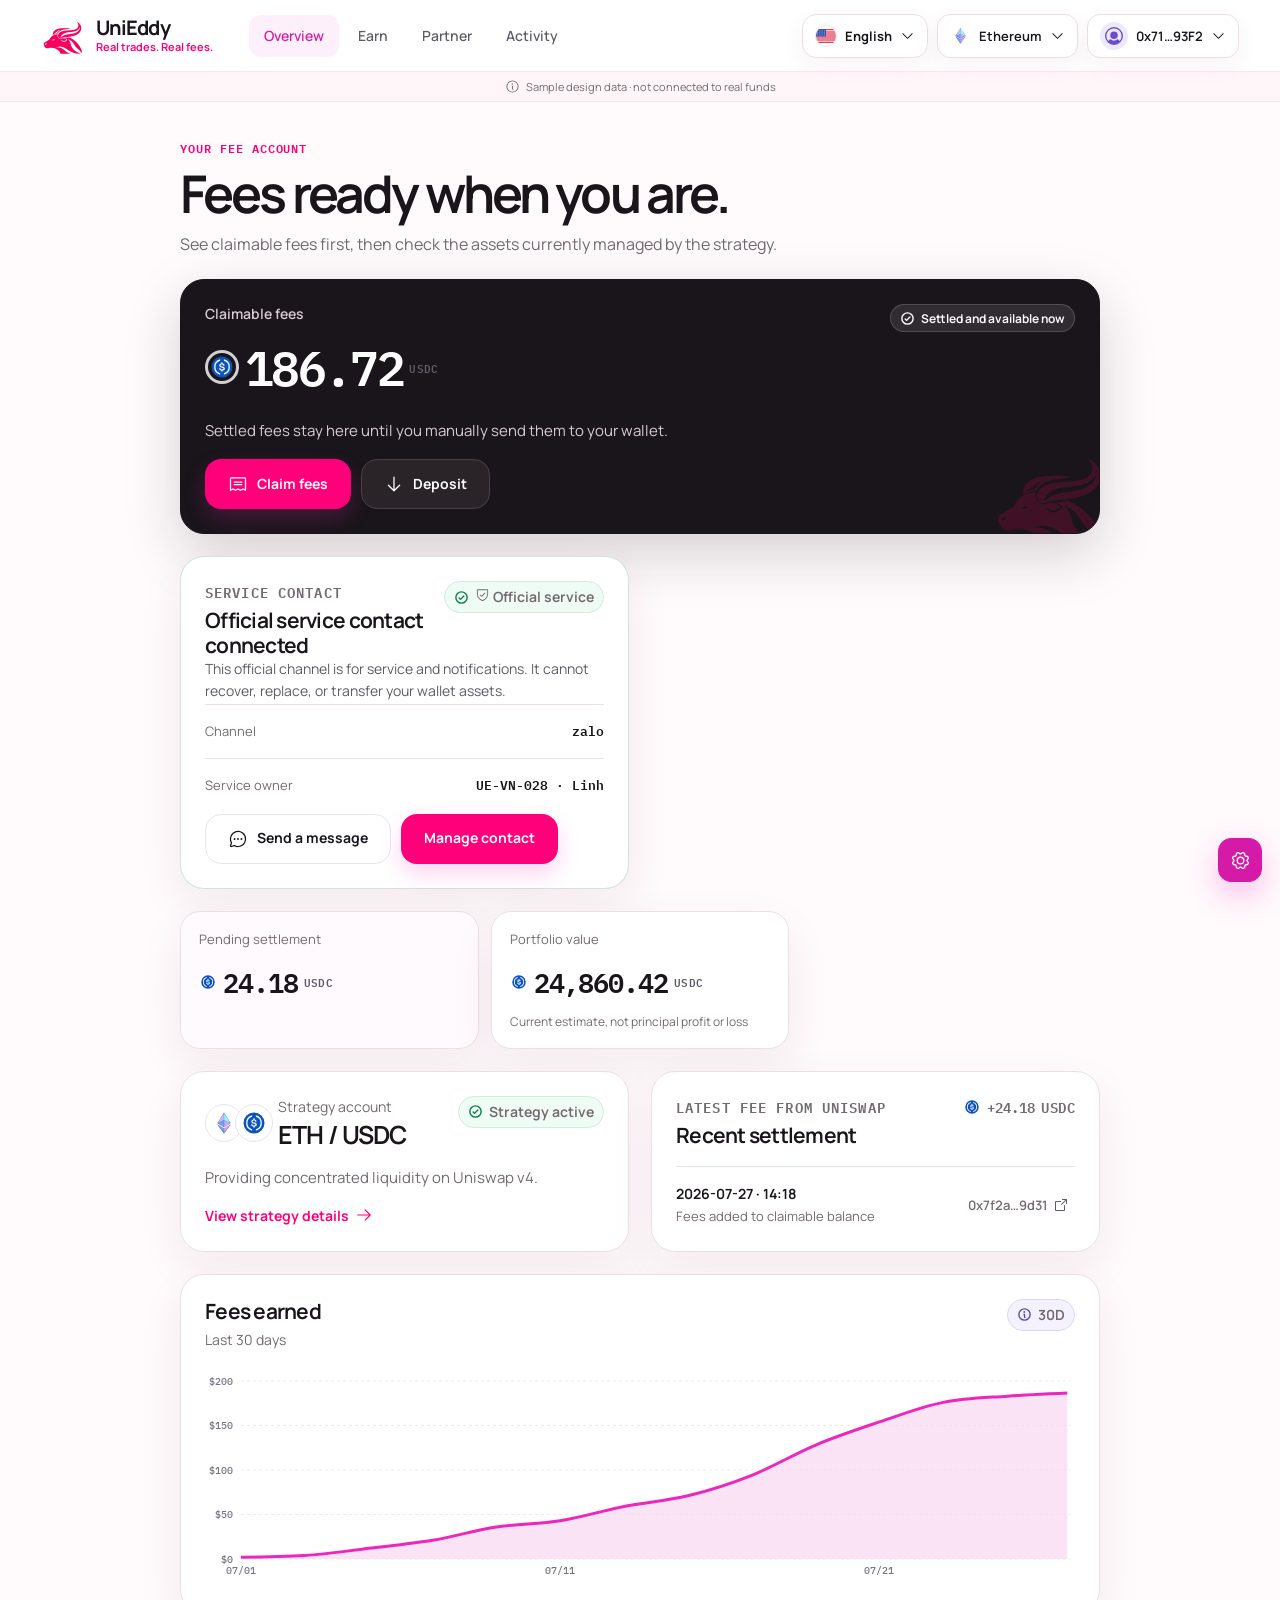
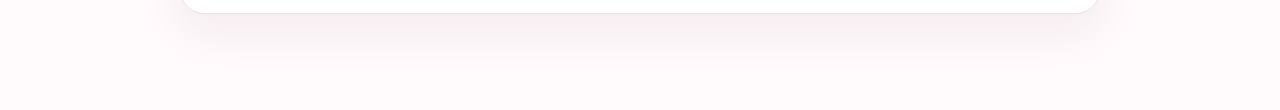
==== index.html @ dfbfa14a "Publish UniEddy team preview" ====
<!doctype html>
<html lang="en">
  <head>
    <meta charset="UTF-8" />
    <meta name="viewport" content="width=device-width, initial-scale=1.0" />
    <link rel="icon" type="image/png" href="/assets/unieddy-buffalo.png" />
    <title>UniEddy</title>
    <script type="module" crossorigin src="/assets/index-BZ_Bpd8H.js"></script>
    <link rel="modulepreload" crossorigin href="/assets/vendor-react-D0Zxt-As.js">
    <link rel="modulepreload" crossorigin href="/assets/vendor-icons-C8fEzQvm.js">
    <link rel="modulepreload" crossorigin href="/assets/vendor-charts-dNZ58prw.js">
    <link rel="stylesheet" crossorigin href="/assets/index-nFJPICms.css">
  </head>
  <body>
    <div id="root"></div>
  </body>
</html>
---- assets/index-nFJPICms.css ----
@font-face{font-family:Inter Variable;font-style:normal;font-display:swap;font-weight:100 900;src:url(/assets/inter-cyrillic-ext-wght-normal-BOeWTOD4.woff2) format("woff2-variations");unicode-range:U+0460-052F,U+1C80-1C8A,U+20B4,U+2DE0-2DFF,U+A640-A69F,U+FE2E-FE2F}@font-face{font-family:Inter Variable;font-style:normal;font-display:swap;font-weight:100 900;src:url(/assets/inter-cyrillic-wght-normal-DqGufNeO.woff2) format("woff2-variations");unicode-range:U+0301,U+0400-045F,U+0490-0491,U+04B0-04B1,U+2116}@font-face{font-family:Inter Variable;font-style:normal;font-display:swap;font-weight:100 900;src:url(/assets/inter-greek-ext-wght-normal-DlzME5K_.woff2) format("woff2-variations");unicode-range:U+1F00-1FFF}@font-face{font-family:Inter Variable;font-style:normal;font-display:swap;font-weight:100 900;src:url(/assets/inter-greek-wght-normal-CkhJZR-_.woff2) format("woff2-variations");unicode-range:U+0370-0377,U+037A-037F,U+0384-038A,U+038C,U+038E-03A1,U+03A3-03FF}@font-face{font-family:Inter Variable;font-style:normal;font-display:swap;font-weight:100 900;src:url(/assets/inter-vietnamese-wght-normal-CBcvBZtf.woff2) format("woff2-variations");unicode-range:U+0102-0103,U+0110-0111,U+0128-0129,U+0168-0169,U+01A0-01A1,U+01AF-01B0,U+0300-0301,U+0303-0304,U+0308-0309,U+0323,U+0329,U+1EA0-1EF9,U+20AB}@font-face{font-family:Inter Variable;font-style:normal;font-display:swap;font-weight:100 900;src:url(/assets/inter-latin-ext-wght-normal-DO1Apj_S.woff2) format("woff2-variations");unicode-range:U+0100-02BA,U+02BD-02C5,U+02C7-02CC,U+02CE-02D7,U+02DD-02FF,U+0304,U+0308,U+0329,U+1D00-1DBF,U+1E00-1E9F,U+1EF2-1EFF,U+2020,U+20A0-20AB,U+20AD-20C0,U+2113,U+2C60-2C7F,U+A720-A7FF}@font-face{font-family:Inter Variable;font-style:normal;font-display:swap;font-weight:100 900;src:url(/assets/inter-latin-wght-normal-Dx4kXJAl.woff2) format("woff2-variations");unicode-range:U+0000-00FF,U+0131,U+0152-0153,U+02BB-02BC,U+02C6,U+02DA,U+02DC,U+0304,U+0308,U+0329,U+2000-206F,U+20AC,U+2122,U+2191,U+2193,U+2212,U+2215,U+FEFF,U+FFFD}@font-face{font-family:Manrope Variable;font-style:normal;font-display:swap;font-weight:200 800;src:url([data-uri]) format("woff2-variations");unicode-range:U+0460-052F,U+1C80-1C8A,U+20B4,U+2DE0-2DFF,U+A640-A69F,U+FE2E-FE2F}@font-face{font-family:Manrope Variable;font-style:normal;font-display:swap;font-weight:200 800;src:url(/assets/manrope-cyrillic-wght-normal-Dvxsihut.woff2) format("woff2-variations");unicode-range:U+0301,U+0400-045F,U+0490-0491,U+04B0-04B1,U+2116}@font-face{font-family:Manrope Variable;font-style:normal;font-display:swap;font-weight:200 800;src:url(/assets/manrope-greek-wght-normal-DL7QRZyv.woff2) format("woff2-variations");unicode-range:U+0370-0377,U+037A-037F,U+0384-038A,U+038C,U+038E-03A1,U+03A3-03FF}@font-face{font-family:Manrope Variable;font-style:normal;font-display:swap;font-weight:200 800;src:url(/assets/manrope-vietnamese-wght-normal-usUDDRr7.woff2) format("woff2-variations");unicode-range:U+0102-0103,U+0110-0111,U+0128-0129,U+0168-0169,U+01A0-01A1,U+01AF-01B0,U+0300-0301,U+0303-0304,U+0308-0309,U+0323,U+0329,U+1EA0-1EF9,U+20AB}@font-face{font-family:Manrope Variable;font-style:normal;font-display:swap;font-weight:200 800;src:url(/assets/manrope-latin-ext-wght-normal-Ch3YOpNY.woff2) format("woff2-variations");unicode-range:U+0100-02BA,U+02BD-02C5,U+02C7-02CC,U+02CE-02D7,U+02DD-02FF,U+0304,U+0308,U+0329,U+1D00-1DBF,U+1E00-1E9F,U+1EF2-1EFF,U+2020,U+20A0-20AB,U+20AD-20C0,U+2113,U+2C60-2C7F,U+A720-A7FF}@font-face{font-family:Manrope Variable;font-style:normal;font-display:swap;font-weight:200 800;src:url(/assets/manrope-latin-wght-normal-DHIcAJRg.woff2) format("woff2-variations");unicode-range:U+0000-00FF,U+0131,U+0152-0153,U+02BB-02BC,U+02C6,U+02DA,U+02DC,U+0304,U+0308,U+0329,U+2000-206F,U+20AC,U+2122,U+2191,U+2193,U+2212,U+2215,U+FEFF,U+FFFD}@font-face{font-family:Noto Sans SC Variable;font-style:normal;font-display:swap;font-weight:100 900;src:url([data-uri]) format("woff2-variations");unicode-range:U+1f1e9-1f1f5,U+1f1f7-1f1ff,U+1f21a,U+1f232,U+1f234-1f237,U+1f250-1f251,U+1f300,U+1f302-1f308,U+1f30a-1f311,U+1f315,U+1f319-1f320,U+1f324,U+1f327,U+1f32a,U+1f32c-1f32d,U+1f330-1f357,U+1f359-1f37e}@font-face{font-family:Noto Sans SC Variable;font-style:normal;font-display:swap;font-weight:100 900;src:url(/assets/noto-sans-sc-5-wght-normal-DI846rD9.woff2) format("woff2-variations");unicode-range:U+fee3,U+fef3,U+ff03-ff04,U+ff07,U+ff0a,U+ff17-ff19,U+ff1c-ff1d,U+ff20-ff3a,U+ff3c,U+ff3e-ff5b,U+ff5d,U+ff61-ff65,U+ff67-ff6a,U+ff6c,U+ff6f-ff78,U+ff7a-ff7d,U+ff80-ff84,U+ff86,U+ff89-ff8e,U+ff92,U+ff97-ff9b,U+ff9d-ff9f,U+ffe0-ffe4,U+ffe6,U+ffe9,U+ffeb,U+ffed,U+fffc,U+1f004,U+1f170-1f171,U+1f192-1f195,U+1f198-1f19a,U+1f1e6-1f1e8}@font-face{font-family:Noto Sans SC Variable;font-style:normal;font-display:swap;font-weight:100 900;src:url(/assets/noto-sans-sc-6-wght-normal-ozUCEY9O.woff2) format("woff2-variations");unicode-range:U+f0a7,U+f0b2,U+f0b7,U+f0c9,U+f0d8,U+f0da,U+f0dc-f0dd,U+f0e0,U+f0e6,U+f0eb,U+f0fc,U+f101,U+f104-f105,U+f107,U+f10b,U+f11b,U+f14b,U+f18a,U+f193,U+f1d6-f1d7,U+f244,U+f27a,U+f296,U+f2ae,U+f471,U+f4b3,U+f610-f611,U+f880-f881,U+f8ec,U+f8f5,U+f8ff,U+f901,U+f90a,U+f92c-f92d,U+f934,U+f937,U+f941,U+f965,U+f967,U+f969,U+f96b,U+f96f,U+f974,U+f978-f979,U+f97e,U+f981,U+f98a,U+f98e,U+f997,U+f99c,U+f9b2,U+f9b5,U+f9ba,U+f9be,U+f9ca,U+f9d0-f9d1,U+f9dd,U+f9e0-f9e1,U+f9e4,U+f9f7,U+fa00-fa01,U+fa08,U+fa0a,U+fa11,U+fb01-fb02,U+fdfc,U+fe0e,U+fe30-fe31,U+fe33-fe44,U+fe49-fe52,U+fe54-fe57,U+fe59-fe66,U+fe68-fe6b,U+fe8e,U+fe92-fe93,U+feae,U+feb8,U+fecb-fecc,U+fee0}@font-face{font-family:Noto Sans SC Variable;font-style:normal;font-display:swap;font-weight:100 900;src:url(/assets/noto-sans-sc-21-wght-normal-DIu_1ZBI.woff2) format("woff2-variations");unicode-range:U+9f83,U+9f85-9f8d,U+9f90-9f91,U+9f94-9f96,U+9f98,U+9f9b-9f9c,U+9f9e,U+9fa0,U+9fa2,U+9ff0-9fff,U+a001,U+a007,U+a025,U+a046-a047,U+a057,U+a072,U+a078-a079,U+a083,U+a085,U+a100,U+a118,U+a132,U+a134,U+a1f4,U+a242,U+a4a6,U+a4aa,U+a4b0-a4b1,U+a4b3,U+a9c1-a9c2,U+ac00-ac01,U+ac04,U+ac08,U+ac10-ac11,U+ac13-ac16,U+ac19,U+ac1c-ac1d,U+ac24,U+ac70-ac71,U+ac74,U+ac77-ac78,U+ac80-ac81,U+ac83,U+ac8c,U+ac90,U+ac9f-aca0,U+aca8-aca9,U+acac,U+acb0,U+acbd,U+acc1,U+acc4,U+ace0-ace1,U+ace4,U+ace8,U+acf3,U+acf5,U+acfc-acfd,U+ad00,U+ad0c,U+ad11,U+ad1c,U+ad34,U+ad50,U+ad64,U+ad6c,U+ad70,U+ad74,U+ad7f,U+ad81,U+ad8c,U+adc0,U+adc8,U+addc,U+ade0,U+adf8-adf9,U+adfc,U+ae00,U+ae08-ae09,U+ae0b,U+ae30,U+ae34,U+ae38,U+ae40,U+ae4a,U+ae4c,U+ae54,U+ae68,U+aebc,U+aed8,U+af2c-af2d}@font-face{font-family:Noto Sans SC Variable;font-style:normal;font-display:swap;font-weight:100 900;src:url(/assets/noto-sans-sc-22-wght-normal-VXjdYcT-.woff2) format("woff2-variations");unicode-range:U+9e30-9e33,U+9e35-9e3b,U+9e3e,U+9e40-9e44,U+9e46-9e4e,U+9e51,U+9e53,U+9e55-9e58,U+9e5a-9e5c,U+9e5e-9e63,U+9e66-9e6e,U+9e71,U+9e73,U+9e75,U+9e78-9e79,U+9e7c-9e7e,U+9e82,U+9e86-9e88,U+9e8b-9e8c,U+9e90-9e91,U+9e93,U+9e95,U+9e97,U+9e9d,U+9ea4-9ea5,U+9ea9-9eaa,U+9eb4-9eb5,U+9eb8-9eba,U+9ebc-9ebf,U+9ec3,U+9ec9,U+9ecd,U+9ed0,U+9ed2-9ed3,U+9ed5-9ed6,U+9ed9,U+9edc-9edd,U+9edf-9ee0,U+9ee2,U+9ee5,U+9ee7-9eea,U+9eef,U+9ef1,U+9ef3-9ef4,U+9ef6,U+9ef9,U+9efb-9efc,U+9efe,U+9f0b,U+9f0d,U+9f10,U+9f14,U+9f17,U+9f19,U+9f22,U+9f29,U+9f2c,U+9f2f,U+9f31,U+9f37,U+9f39,U+9f3d-9f3e,U+9f41,U+9f4a-9f4b,U+9f51-9f52,U+9f61-9f63,U+9f66-9f67,U+9f80-9f81}@font-face{font-family:Noto Sans SC Variable;font-style:normal;font-display:swap;font-weight:100 900;src:url(/assets/noto-sans-sc-23-wght-normal-4HrHKhpL.woff2) format("woff2-variations");unicode-range:U+9c82-9c83,U+9c85-9c8c,U+9c8e-9c92,U+9c94-9c9b,U+9c9e-9ca3,U+9ca5-9ca7,U+9ca9,U+9cab,U+9cad-9cae,U+9cb1-9cb7,U+9cb9-9cbd,U+9cbf-9cc0,U+9cc3,U+9cc5-9cc7,U+9cc9-9cd1,U+9cd3-9cda,U+9cdc-9cdd,U+9cdf,U+9ce1-9ce3,U+9ce5,U+9ce9,U+9cee-9cef,U+9cf3-9cf4,U+9cf6,U+9cfc-9cfd,U+9d02,U+9d08-9d09,U+9d12,U+9d1b,U+9d1e,U+9d26,U+9d28,U+9d37,U+9d3b,U+9d3f,U+9d51,U+9d59,U+9d5c-9d5d,U+9d5f-9d61,U+9d6c,U+9d70,U+9d72,U+9d7a,U+9d7e,U+9d84,U+9d89,U+9d8f,U+9d92,U+9daf,U+9db4,U+9db8,U+9dbc,U+9dc4,U+9dc7,U+9dc9,U+9dd7,U+9ddf,U+9df2,U+9df9-9dfa,U+9e0a,U+9e11,U+9e1a,U+9e1e,U+9e20,U+9e22,U+9e28-9e2c,U+9e2e-9e2f}@font-face{font-family:Noto Sans SC Variable;font-style:normal;font-display:swap;font-weight:100 900;src:url(/assets/noto-sans-sc-24-wght-normal-B58DWgHS.woff2) format("woff2-variations");unicode-range:U+9a80,U+9a83,U+9a85,U+9a88-9a8a,U+9a8d-9a8e,U+9a90,U+9a92-9a93,U+9a95-9a96,U+9a98-9a99,U+9a9b-9aa2,U+9aa5,U+9aa7,U+9aaf-9ab1,U+9ab5-9ab6,U+9ab9-9aba,U+9ac0-9ac4,U+9ac8,U+9acb-9acc,U+9ace-9acf,U+9ad1-9ad2,U+9ad9,U+9adf,U+9ae1,U+9ae3,U+9aea-9aeb,U+9aed-9aef,U+9af4,U+9af9,U+9afb,U+9b03-9b04,U+9b06,U+9b08,U+9b0d,U+9b0f-9b10,U+9b13,U+9b18,U+9b1a,U+9b1f,U+9b22-9b23,U+9b25,U+9b27-9b28,U+9b2a,U+9b2f,U+9b31-9b32,U+9b3b,U+9b43,U+9b46-9b49,U+9b4d-9b4e,U+9b51,U+9b56,U+9b58,U+9b5a,U+9b5c,U+9b5f,U+9b61-9b62,U+9b6f,U+9b77,U+9b80,U+9b88,U+9b8b,U+9b8e,U+9b91,U+9b9f-9ba0,U+9ba8,U+9baa-9bab,U+9bad-9bae,U+9bb0-9bb1,U+9bb8,U+9bc9-9bca,U+9bd3,U+9bd6,U+9bdb,U+9be8,U+9bf0-9bf1,U+9c02,U+9c10,U+9c15,U+9c24,U+9c2d,U+9c32,U+9c39,U+9c3b,U+9c40,U+9c47-9c49,U+9c53,U+9c57,U+9c64,U+9c72,U+9c77-9c78,U+9c7b,U+9c7f-9c80}@font-face{font-family:Noto Sans SC Variable;font-style:normal;font-display:swap;font-weight:100 900;src:url(/assets/noto-sans-sc-25-wght-normal-C3Jm6l7O.woff2) format("woff2-variations");unicode-range:U+98dd,U+98e1-98e2,U+98e7-98ea,U+98ec,U+98ee-98ef,U+98f2,U+98f4,U+98fc-98fe,U+9903,U+9905,U+9908,U+990a,U+990c-990d,U+9913-9914,U+9918,U+991a-991b,U+991e,U+9921,U+9928,U+992c,U+992e,U+9935,U+9938-9939,U+993d-993e,U+9945,U+994b-994c,U+9951-9952,U+9954-9955,U+9957,U+995e,U+9963,U+9966-9969,U+996b-996c,U+996f,U+9974-9975,U+9977-9979,U+997d-997e,U+9980-9981,U+9983-9984,U+9987,U+998a-998b,U+998d-9991,U+9993-9995,U+9997-9998,U+99a5,U+99ab,U+99ad-99ae,U+99b1,U+99b3-99b4,U+99bc,U+99bf,U+99c1,U+99c3-99c6,U+99cc,U+99d0,U+99d2,U+99d5,U+99db,U+99dd,U+99e1,U+99ed,U+99f1,U+99ff,U+9a01,U+9a03-9a04,U+9a0e-9a0f,U+9a11-9a13,U+9a19,U+9a1b,U+9a28,U+9a2b,U+9a30,U+9a32,U+9a37,U+9a40,U+9a45,U+9a4a,U+9a4d-9a4e,U+9a52,U+9a55,U+9a57,U+9a5a-9a5b,U+9a5f,U+9a62,U+9a65,U+9a69,U+9a6b,U+9a6e,U+9a75,U+9a77-9a7a,U+9a7d}@font-face{font-family:Noto Sans SC Variable;font-style:normal;font-display:swap;font-weight:100 900;src:url(/assets/noto-sans-sc-26-wght-normal-YNOygvr_.woff2) format("woff2-variations");unicode-range:U+975b-975c,U+9763,U+9765-9766,U+976c-976d,U+9773,U+9776,U+977a,U+977c,U+9784-9785,U+978e-978f,U+9791-9792,U+9794-9795,U+9798,U+979a,U+979e,U+97a3,U+97a5-97a6,U+97a8,U+97ab-97ac,U+97ae-97af,U+97b2,U+97b4,U+97c6,U+97cb-97cc,U+97d3,U+97d8,U+97dc,U+97e1,U+97ea-97eb,U+97ee,U+97fb,U+97fe-97ff,U+9801-9803,U+9805-9806,U+9808,U+980c,U+9810-9814,U+9817-9818,U+981e,U+9820-9821,U+9824,U+9828,U+982b-982d,U+9830,U+9834,U+9838-9839,U+983c,U+9846,U+984d-984f,U+9851-9852,U+9854-9855,U+9857-9858,U+985a-985b,U+9862-9863,U+9865,U+9867,U+986b,U+986f-9871,U+9877-9878,U+987c,U+9880,U+9883,U+9885,U+9889,U+988b-988f,U+9893-9895,U+9899-989b,U+989e-989f,U+98a1-98a2,U+98a5-98a7,U+98a9,U+98af,U+98b1,U+98b6,U+98ba,U+98be,U+98c3-98c4,U+98c6-98c8,U+98cf-98d6,U+98da-98db}@font-face{font-family:Noto Sans SC Variable;font-style:normal;font-display:swap;font-weight:100 900;src:url(/assets/noto-sans-sc-27-wght-normal-BP2pEGQH.woff2) format("woff2-variations");unicode-range:U+95c4-95ca,U+95cc-95cd,U+95d4-95d6,U+95d8,U+95e1-95e2,U+95e9,U+95f0-95f1,U+95f3,U+95f6,U+95fc,U+95fe-95ff,U+9602-9604,U+9606-960d,U+960f,U+9611-9613,U+9615-9617,U+9619-961b,U+961d,U+9621,U+9628,U+962f,U+963c-963e,U+9641-9642,U+9649,U+9654,U+965b-965f,U+9661,U+9663,U+9665,U+9667-9668,U+966c,U+9670,U+9672-9674,U+9678,U+967a,U+967d,U+9682,U+9685,U+9688,U+968a,U+968d-968e,U+9695,U+9697-9698,U+969e,U+96a0,U+96a3-96a4,U+96a8,U+96aa,U+96b0-96b1,U+96b3-96b4,U+96b7-96b9,U+96bb-96bd,U+96c9,U+96cb,U+96ce,U+96d1-96d2,U+96d6,U+96d9,U+96db-96dc,U+96de,U+96e0,U+96e3,U+96e9,U+96eb,U+96f0-96f2,U+96f9,U+96ff,U+9701-9702,U+9705,U+9708,U+970a,U+970e-970f,U+9711,U+9719,U+9727,U+972a,U+972d,U+9730,U+973d,U+9742,U+9744,U+9748-9749,U+9750-9751,U+975a}@font-face{font-family:Noto Sans SC Variable;font-style:normal;font-display:swap;font-weight:100 900;src:url(/assets/noto-sans-sc-28-wght-normal-BWPKDbtH.woff2) format("woff2-variations");unicode-range:U+94f5,U+94f7,U+94f9,U+94fb-94fd,U+94ff,U+9503-9504,U+9506-9507,U+9509-950a,U+950d-950f,U+9511-9518,U+951a-9520,U+9522,U+9528-952d,U+9530-953a,U+953c-953f,U+9543-9546,U+9548-9550,U+9552-9555,U+9557-955b,U+955d-9568,U+956a-956d,U+9570-9574,U+9583,U+9586,U+9589,U+958e-958f,U+9591-9592,U+9594,U+9598-9599,U+959e-95a0,U+95a2-95a6,U+95a8-95b2,U+95b4,U+95b8-95c3}@font-face{font-family:Noto Sans SC Variable;font-style:normal;font-display:swap;font-weight:100 900;src:url(/assets/noto-sans-sc-29-wght-normal-45aVmHn_.woff2) format("woff2-variations");unicode-range:U+941c-942b,U+942d-942e,U+9432-9433,U+9435,U+9438,U+943a,U+943e,U+9444,U+944a,U+9451-9452,U+945a,U+9462-9463,U+9465,U+9470-9487,U+948a-9492,U+9494-9498,U+949a,U+949c-949d,U+94a1,U+94a3-94a4,U+94a8,U+94aa-94ad,U+94af,U+94b2,U+94b4-94ba,U+94bc-94c0,U+94c4,U+94c6-94db,U+94de-94ec,U+94ee-94f1,U+94f3}@font-face{font-family:Noto Sans SC Variable;font-style:normal;font-display:swap;font-weight:100 900;src:url(/assets/noto-sans-sc-30-wght-normal-B8_s30jZ.woff2) format("woff2-variations");unicode-range:U+92ec-92ed,U+92f0,U+92f3,U+92f8,U+92fc,U+9304,U+9306,U+9310,U+9312,U+9315,U+9318,U+931a,U+931e,U+9320-9322,U+9324,U+9326-9329,U+932b-932c,U+932f,U+9331-9332,U+9335-9336,U+933e,U+9340-9341,U+934a-9360,U+9362-9363,U+9365-936b,U+936e,U+9375,U+937e,U+9382,U+938a,U+938c,U+938f,U+9393-9394,U+9396-9397,U+939a,U+93a2,U+93a7,U+93ac-93cd,U+93d0-93d1,U+93d6-93d8,U+93de-93df,U+93e1-93e2,U+93e4,U+93f8,U+93fb,U+93fd,U+940e-941a}@font-face{font-family:Noto Sans SC Variable;font-style:normal;font-display:swap;font-weight:100 900;src:url(/assets/noto-sans-sc-31-wght-normal-DW0t445S.woff2) format("woff2-variations");unicode-range:U+9163-9164,U+9169,U+9170,U+9172,U+9174,U+9179-917a,U+917d-917e,U+9182-9183,U+9185,U+918c-918d,U+9190-9191,U+919a,U+919c,U+91a1-91a4,U+91a8,U+91aa-91af,U+91b4-91b5,U+91b8,U+91ba,U+91be,U+91c0-91c1,U+91c6,U+91c8,U+91cb,U+91d0,U+91d2,U+91d7-91d8,U+91dd,U+91e3,U+91e6-91e7,U+91ed,U+91f0,U+91f5,U+91f9,U+9200,U+9205,U+9207-920a,U+920d-920e,U+9210,U+9214-9215,U+921c,U+921e,U+9221,U+9223-9227,U+9229-922a,U+922d,U+9234-9235,U+9237,U+9239-923a,U+923c-9240,U+9244-9246,U+9249,U+924e-924f,U+9251,U+9253,U+9257,U+925b,U+925e,U+9262,U+9264-9266,U+9268,U+926c,U+926f,U+9271,U+927b,U+927e,U+9280,U+9283,U+9285-928a,U+928e,U+9291,U+9293,U+9296,U+9298,U+929c-929d,U+92a8,U+92ab-92ae,U+92b3,U+92b6-92b7,U+92b9,U+92c1,U+92c5-92c6,U+92c8,U+92cc,U+92d0,U+92d2,U+92e4,U+92ea}@font-face{font-family:Noto Sans SC Variable;font-style:normal;font-display:swap;font-weight:100 900;src:url(/assets/noto-sans-sc-32-wght-normal-ShbWPcei.woff2) format("woff2-variations");unicode-range:U+9004,U+900b,U+9011,U+9015-9016,U+901e,U+9021,U+9026,U+902d,U+902f,U+9031,U+9035-9036,U+9039-903a,U+9041,U+9044-9046,U+904a,U+904f-9052,U+9054-9055,U+9058-9059,U+905b-905e,U+9060-9062,U+9068-9069,U+906f,U+9072,U+9074,U+9076-907a,U+907c-907d,U+9081,U+9083,U+9085,U+9087-908b,U+908f,U+9095,U+9097,U+9099-909b,U+909d,U+90a0-90a1,U+90a8-90a9,U+90ac,U+90b0,U+90b2-90b4,U+90b6,U+90b8,U+90ba,U+90bd-90be,U+90c3-90c5,U+90c7-90c8,U+90cf-90d0,U+90d3,U+90d5,U+90d7,U+90da-90dc,U+90de,U+90e2,U+90e4,U+90e6-90e7,U+90ea-90eb,U+90ef,U+90f4-90f5,U+90f7,U+90fe-9100,U+9104,U+9109,U+910c,U+9112,U+9114-9115,U+9118,U+911c,U+911e,U+9120,U+9122-9123,U+9127,U+912d,U+912f-9132,U+9139-913a,U+9143,U+9146,U+9149-914a,U+914c,U+914e-9150,U+9154,U+9157,U+915a,U+915d-915e,U+9161-9162}@font-face{font-family:Noto Sans SC Variable;font-style:normal;font-display:swap;font-weight:100 900;src:url(/assets/noto-sans-sc-33-wght-normal-BOTZYTjM.woff2) format("woff2-variations");unicode-range:U+8e41-8e42,U+8e47,U+8e49-8e4b,U+8e50-8e53,U+8e59-8e5a,U+8e5f-8e60,U+8e64,U+8e69,U+8e6c,U+8e70,U+8e74,U+8e76,U+8e7a-8e7c,U+8e7f,U+8e84-8e85,U+8e87,U+8e89,U+8e8b,U+8e8d,U+8e8f-8e90,U+8e94,U+8e99,U+8e9c,U+8e9e,U+8eaa,U+8eac,U+8eb0,U+8eb6,U+8ec0,U+8ec6,U+8eca-8ece,U+8ed2,U+8eda,U+8edf,U+8ee2,U+8eeb,U+8ef8,U+8efb-8efe,U+8f03,U+8f09,U+8f0b,U+8f12-8f15,U+8f1b,U+8f1d,U+8f1f,U+8f29-8f2a,U+8f2f,U+8f36,U+8f38,U+8f3b,U+8f3e-8f3f,U+8f44-8f45,U+8f49,U+8f4d-8f4e,U+8f5f,U+8f6b,U+8f6d,U+8f71-8f73,U+8f75-8f76,U+8f78-8f7a,U+8f7c,U+8f7e,U+8f81-8f82,U+8f84,U+8f87,U+8f8a-8f8b,U+8f8d-8f8f,U+8f94-8f95,U+8f97-8f9a,U+8fa6,U+8fad-8faf,U+8fb2,U+8fb5-8fb7,U+8fba-8fbc,U+8fbf,U+8fc2,U+8fcb,U+8fcd,U+8fd3,U+8fd5,U+8fd7,U+8fda,U+8fe2-8fe5,U+8fe8-8fe9,U+8fee,U+8ff3-8ff4,U+8ff8,U+8ffa}@font-face{font-family:Noto Sans SC Variable;font-style:normal;font-display:swap;font-weight:100 900;src:url(/assets/noto-sans-sc-34-wght-normal-BF1rqDSt.woff2) format("woff2-variations");unicode-range:U+8cbd,U+8cbf-8cc4,U+8cc7-8cc8,U+8cca,U+8ccd,U+8cd1,U+8cd3,U+8cdb-8cdc,U+8cde,U+8ce0,U+8ce2-8ce4,U+8ce6-8ce8,U+8cea,U+8ced,U+8cf4,U+8cf8,U+8cfa,U+8cfc-8cfd,U+8d04-8d05,U+8d07-8d08,U+8d0a,U+8d0d,U+8d0f,U+8d13-8d14,U+8d16,U+8d1b,U+8d20,U+8d30,U+8d32-8d33,U+8d36,U+8d3b,U+8d3d,U+8d40,U+8d42-8d43,U+8d45-8d46,U+8d48-8d4a,U+8d4d,U+8d51,U+8d53,U+8d55,U+8d59,U+8d5c-8d5d,U+8d5f,U+8d61,U+8d66-8d67,U+8d6a,U+8d6d,U+8d71,U+8d73,U+8d84,U+8d90-8d91,U+8d94-8d95,U+8d99,U+8da8,U+8daf,U+8db1,U+8db5,U+8db8,U+8dba,U+8dbc,U+8dbf,U+8dc2,U+8dc4,U+8dc6,U+8dcb,U+8dce-8dcf,U+8dd6-8dd7,U+8dda-8ddb,U+8dde,U+8de1,U+8de3-8de4,U+8de9,U+8deb-8dec,U+8df0-8df1,U+8df6-8dfd,U+8e05,U+8e07,U+8e09-8e0a,U+8e0c,U+8e0e,U+8e10,U+8e14,U+8e1d-8e1f,U+8e23,U+8e26,U+8e2b-8e31,U+8e34-8e35,U+8e39-8e3a,U+8e3d,U+8e40}@font-face{font-family:Noto Sans SC Variable;font-style:normal;font-display:swap;font-weight:100 900;src:url(/assets/noto-sans-sc-35-wght-normal-Bosspiyr.woff2) format("woff2-variations");unicode-range:U+8b80,U+8b83,U+8b8a,U+8b8c,U+8b90,U+8b93,U+8b99-8b9a,U+8ba0,U+8ba3,U+8ba5-8ba7,U+8baa-8bac,U+8bb4-8bb5,U+8bb7,U+8bb9,U+8bc2-8bc3,U+8bc5,U+8bcb-8bcc,U+8bce-8bd0,U+8bd2-8bd4,U+8bd6,U+8bd8-8bd9,U+8bdc,U+8bdf,U+8be3-8be4,U+8be7-8be9,U+8beb-8bec,U+8bee,U+8bf0,U+8bf2-8bf3,U+8bf6,U+8bf9,U+8bfc-8bfd,U+8bff-8c00,U+8c02,U+8c04,U+8c06-8c07,U+8c0c,U+8c0f,U+8c11-8c12,U+8c14-8c1b,U+8c1d-8c21,U+8c24-8c25,U+8c27,U+8c2a-8c2c,U+8c2e-8c30,U+8c32-8c36,U+8c3f,U+8c47-8c4c,U+8c4e-8c50,U+8c54-8c56,U+8c62,U+8c68,U+8c6c,U+8c73,U+8c78,U+8c7a,U+8c82,U+8c85,U+8c89-8c8a,U+8c8d-8c8e,U+8c90,U+8c93-8c94,U+8c98,U+8c9d-8c9e,U+8ca0-8ca2,U+8ca7-8cac,U+8caf-8cb0,U+8cb3-8cb4,U+8cb6-8cb9,U+8cbb-8cbc}@font-face{font-family:Noto Sans SC Variable;font-style:normal;font-display:swap;font-weight:100 900;src:url(/assets/noto-sans-sc-36-wght-normal-CtU9CyKw.woff2) format("woff2-variations");unicode-range:U+8a15-8a18,U+8a1a-8a1b,U+8a1d,U+8a1f,U+8a22-8a23,U+8a25,U+8a2b,U+8a2d,U+8a31,U+8a33-8a34,U+8a36-8a38,U+8a3a,U+8a3c,U+8a3e,U+8a40-8a41,U+8a46,U+8a48,U+8a50,U+8a52,U+8a54-8a55,U+8a58,U+8a5b,U+8a5d-8a63,U+8a66,U+8a69-8a6b,U+8a6d-8a6e,U+8a70,U+8a72-8a73,U+8a7a,U+8a85,U+8a87,U+8a8a,U+8a8c-8a8d,U+8a90-8a92,U+8a95,U+8a98,U+8aa0-8aa1,U+8aa3-8aa6,U+8aa8-8aa9,U+8aac-8aae,U+8ab0,U+8ab2,U+8ab8-8ab9,U+8abc,U+8abe-8abf,U+8ac7,U+8acf,U+8ad2,U+8ad6-8ad7,U+8adb-8adc,U+8adf,U+8ae1,U+8ae6-8ae8,U+8aeb,U+8aed-8aee,U+8af1,U+8af3-8af4,U+8af7-8af8,U+8afa,U+8afe,U+8b00-8b02,U+8b07,U+8b0a,U+8b0c,U+8b0e,U+8b10,U+8b17,U+8b19,U+8b1b,U+8b1d,U+8b20-8b21,U+8b26,U+8b28,U+8b2c,U+8b33,U+8b39,U+8b3e-8b3f,U+8b41,U+8b45,U+8b49,U+8b4c,U+8b4f,U+8b57-8b58,U+8b5a,U+8b5c,U+8b5e,U+8b60,U+8b6c,U+8b6f-8b70,U+8b72,U+8b74,U+8b77,U+8b7d}@font-face{font-family:Noto Sans SC Variable;font-style:normal;font-display:swap;font-weight:100 900;src:url(/assets/noto-sans-sc-37-wght-normal-ghDiyiuv.woff2) format("woff2-variations");unicode-range:U+8882,U+8884-8886,U+8888,U+888f,U+8892-8893,U+889b,U+88a2,U+88a4,U+88a6,U+88a8,U+88aa,U+88ae,U+88b1,U+88b4,U+88b7,U+88bc,U+88c0,U+88c6-88c9,U+88ce-88cf,U+88d1-88d3,U+88d8,U+88db-88dd,U+88df,U+88e1-88e3,U+88e5,U+88e8,U+88ec,U+88f0-88f1,U+88f3-88f4,U+88fc-88fe,U+8900,U+8902,U+8906-8907,U+8909-890c,U+8912-8915,U+8918-891b,U+8921,U+8925,U+892b,U+8930,U+8932,U+8934,U+8936,U+893b,U+893d,U+8941,U+894c,U+8955-8956,U+8959,U+895c,U+895e-8960,U+8966,U+896a,U+896c,U+896f-8970,U+8972,U+897b,U+897e,U+8980,U+8983,U+8985,U+8987-8988,U+898c,U+898f,U+8993,U+8997,U+899a,U+89a1,U+89a7,U+89a9-89aa,U+89b2-89b3,U+89b7,U+89c0,U+89c7,U+89ca-89cc,U+89ce-89d1,U+89d6,U+89da,U+89dc,U+89de,U+89e5,U+89e7,U+89eb,U+89ef,U+89f1,U+89f3-89f4,U+89f8,U+89ff,U+8a01-8a03,U+8a07-8a0a,U+8a0e-8a0f,U+8a13}@font-face{font-family:Noto Sans SC Variable;font-style:normal;font-display:swap;font-weight:100 900;src:url(/assets/noto-sans-sc-38-wght-normal-4Nz8k_dt.woff2) format("woff2-variations");unicode-range:U+86f4,U+86f8-86f9,U+86fb,U+86fe,U+8703,U+8706-870a,U+870d,U+8711-8713,U+871a,U+871e,U+8722-8723,U+8725,U+8729,U+872e,U+8731,U+8734,U+8737,U+873a-873b,U+873e-8740,U+8742,U+8747-8748,U+8753,U+8755,U+8757-8758,U+875d,U+875f,U+8762-8766,U+8768,U+876e,U+8770,U+8772,U+8775,U+8778,U+877b-877e,U+8782,U+8785,U+8788,U+878b,U+8793,U+8797,U+879a,U+879e-87a0,U+87a2-87a3,U+87a8,U+87ab-87ad,U+87af,U+87b3,U+87b5,U+87bd,U+87c0,U+87c4,U+87c6,U+87ca-87cb,U+87d1-87d2,U+87db-87dc,U+87de,U+87e0,U+87e5,U+87ea,U+87ec,U+87ee,U+87f2-87f3,U+87fb,U+87fd-87fe,U+8802-8803,U+8805,U+880a-880b,U+880d,U+8813-8816,U+8819,U+881b,U+881f,U+8821,U+8823,U+8831-8832,U+8835-8836,U+8839,U+883b-883c,U+8844,U+8846,U+884a,U+884e,U+8852-8853,U+8855,U+8859,U+885b,U+885d-885e,U+8862,U+8864,U+8869-886a,U+886e-886f,U+8872,U+8879,U+887d-887f}@font-face{font-family:Noto Sans SC Variable;font-style:normal;font-display:swap;font-weight:100 900;src:url(/assets/noto-sans-sc-39-wght-normal-Ddtm1XVC.woff2) format("woff2-variations");unicode-range:U+8548,U+854e,U+8553,U+8556-8557,U+8559,U+855e,U+8561,U+8564-8565,U+8568-856a,U+856d,U+856f-8570,U+8572,U+8576,U+8579-857b,U+8580,U+8585-8586,U+8588,U+858a,U+858f,U+8591,U+8594,U+8599,U+859c,U+85a2,U+85a4,U+85a6,U+85a8-85a9,U+85ab-85ac,U+85ae,U+85b7-85b9,U+85be,U+85c1,U+85c7,U+85cd,U+85d0,U+85d3,U+85d5,U+85dc-85dd,U+85df-85e0,U+85e5-85e6,U+85e8-85ea,U+85f4,U+85f9,U+85fe-85ff,U+8602,U+8605-8607,U+860a-860b,U+8616,U+8618,U+861a,U+8627,U+8629,U+862d,U+8638,U+863c,U+863f,U+864d,U+864f,U+8652-8655,U+865b-865c,U+865f,U+8662,U+8667,U+866c,U+866e,U+8671,U+8675,U+867a-867c,U+867f,U+868b,U+868d,U+8693,U+869c-869d,U+86a1,U+86a3-86a4,U+86a7-86a9,U+86ac,U+86af-86b1,U+86b4-86b6,U+86ba,U+86c0,U+86c4,U+86c6,U+86c9-86ca,U+86cd-86d1,U+86d4,U+86d8,U+86de-86df,U+86e4,U+86e6,U+86e9,U+86ed,U+86ef-86f3}@font-face{font-family:Noto Sans SC Variable;font-style:normal;font-display:swap;font-weight:100 900;src:url(/assets/noto-sans-sc-40-wght-normal-BVn4-kgX.woff2) format("woff2-variations");unicode-range:U+83c5,U+83c8-83c9,U+83cb,U+83d1,U+83d3-83d6,U+83d8,U+83db,U+83dd,U+83df,U+83e1,U+83e5,U+83ea-83eb,U+83f0,U+83f4,U+83f8-83f9,U+83fb,U+83fd,U+83ff,U+8401,U+8406,U+840a-840b,U+840f,U+8411,U+8418,U+841c,U+8420,U+8422-8424,U+8426,U+8429,U+842c,U+8438-8439,U+843b-843c,U+843f,U+8446-8447,U+8449,U+844e,U+8451-8452,U+8456,U+8459-845a,U+845c,U+8462,U+8466,U+846d,U+846f-8470,U+8473,U+8476-8478,U+847a,U+847d,U+8484-8485,U+8487,U+8489,U+848c,U+848e,U+8490,U+8493-8494,U+8497,U+849b,U+849e-849f,U+84a1,U+84a5,U+84a8,U+84af,U+84b4,U+84b9-84bf,U+84c1-84c2,U+84c5-84c7,U+84ca-84cb,U+84cd,U+84d0-84d1,U+84d3,U+84d6,U+84df-84e0,U+84e2-84e3,U+84e5-84e7,U+84ee,U+84f3,U+84f6,U+84fa,U+84fc,U+84ff-8500,U+850c,U+8511,U+8514-8515,U+8517-8518,U+851f,U+8523,U+8525-8526,U+8529,U+852b,U+852d,U+8532,U+8534-8535,U+8538-853a,U+853c,U+8543,U+8545}@font-face{font-family:Noto Sans SC Variable;font-style:normal;font-display:swap;font-weight:100 900;src:url(/assets/noto-sans-sc-41-wght-normal-CZqajZnl.woff2) format("woff2-variations");unicode-range:U+82bc,U+82be,U+82c0-82c2,U+82c4-82c8,U+82ca-82cc,U+82ce,U+82d0,U+82d2-82d3,U+82d5-82d6,U+82d8-82d9,U+82dc-82de,U+82e0-82e4,U+82e7,U+82e9-82eb,U+82ed-82ee,U+82f3-82f4,U+82f7-82f8,U+82fa-8301,U+8306-8308,U+830c-830d,U+830f,U+8311,U+8313-8315,U+8318,U+831a-831b,U+831d,U+8324,U+8327,U+832a,U+832c-832d,U+832f,U+8331-8334,U+833a-833c,U+8340,U+8343-8345,U+8347-8348,U+834a,U+834c,U+834f,U+8351,U+8356,U+8358-835c,U+835e,U+8360,U+8364-8366,U+8368-836a,U+836c-836e,U+8373,U+8378,U+837b-837d,U+837f-8380,U+8382,U+8388,U+838a-838b,U+8392,U+8394,U+8396,U+8398-8399,U+839b-839c,U+83a0,U+83a2-83a3,U+83a8-83aa,U+83ae-83b0,U+83b3-83b4,U+83b6,U+83b8,U+83ba,U+83bc-83bd,U+83bf-83c0,U+83c2}@font-face{font-family:Noto Sans SC Variable;font-style:normal;font-display:swap;font-weight:100 900;src:url(/assets/noto-sans-sc-42-wght-normal-CQ4lY28u.woff2) format("woff2-variations");unicode-range:U+8166-8169,U+816b,U+816d,U+8171,U+8173-8174,U+8178,U+817c-817d,U+8182,U+8188,U+8191,U+8198-819b,U+81a0,U+81a3,U+81a5-81a6,U+81a9,U+81b6,U+81ba-81bb,U+81bd,U+81bf,U+81c1,U+81c3,U+81c6,U+81c9-81ca,U+81cc-81cd,U+81d1,U+81d3-81d4,U+81d8,U+81db-81dc,U+81de-81df,U+81e5,U+81e7-81e9,U+81eb-81ec,U+81ee-81ef,U+81f5,U+81f8,U+81fa,U+81fc,U+81fe,U+8200-8202,U+8204,U+8208-820a,U+820e-8210,U+8216-8218,U+821b-821c,U+8221-8224,U+8226-8228,U+822b,U+822d,U+822f,U+8232-8234,U+8237-8238,U+823a-823b,U+823e,U+8244,U+8249,U+824b,U+824f,U+8259-825a,U+825f,U+8266,U+8268,U+826e,U+8271,U+8276-8279,U+827d,U+827f,U+8283-8284,U+8288-828a,U+828d-8291,U+8293-8294,U+8296-8298,U+829f-82a1,U+82a3-82a4,U+82a7-82ab,U+82ae,U+82b0,U+82b2,U+82b4-82b6}@font-face{font-family:Noto Sans SC Variable;font-style:normal;font-display:swap;font-weight:100 900;src:url(/assets/noto-sans-sc-43-wght-normal-psppu0d8.woff2) format("woff2-variations");unicode-range:U+8016,U+8018-8019,U+801c,U+801e,U+8026-802a,U+8031,U+8034-8035,U+8037,U+8043,U+804b,U+804d,U+8052,U+8056,U+8059,U+805e,U+8061,U+8068-8069,U+806e-8074,U+8076-8078,U+807c-8080,U+8082,U+8084-8085,U+8088,U+808f,U+8093,U+809c,U+809f,U+80ab,U+80ad-80ae,U+80b1,U+80b6-80b8,U+80bc-80bd,U+80c2,U+80c4,U+80ca,U+80cd,U+80d1,U+80d4,U+80d7,U+80d9-80db,U+80dd,U+80e0,U+80e4-80e5,U+80e7-80ed,U+80ef-80f1,U+80f3-80f4,U+80fc,U+8101,U+8104-8105,U+8107-8108,U+810c-810e,U+8112-8115,U+8117-8119,U+811b-811f,U+8121-8130,U+8132-8134,U+8137,U+8139,U+813f-8140,U+8142,U+8146,U+8148,U+814d-814e,U+8151,U+8153,U+8158-815a,U+815e,U+8160}@font-face{font-family:Noto Sans SC Variable;font-style:normal;font-display:swap;font-weight:100 900;src:url(/assets/noto-sans-sc-44-wght-normal-cbKJlTUe.woff2) format("woff2-variations");unicode-range:U+7ef0-7ef2,U+7ef6,U+7efa-7efb,U+7efe,U+7f01-7f04,U+7f08,U+7f0a-7f12,U+7f17,U+7f19,U+7f1b-7f1c,U+7f1f,U+7f21-7f23,U+7f25-7f28,U+7f2a-7f33,U+7f35-7f37,U+7f3d,U+7f42,U+7f44-7f45,U+7f4c-7f4d,U+7f52,U+7f54,U+7f58-7f59,U+7f5d,U+7f5f-7f61,U+7f63,U+7f65,U+7f68,U+7f70-7f71,U+7f73-7f75,U+7f77,U+7f79,U+7f7d-7f7e,U+7f85-7f86,U+7f88-7f89,U+7f8b-7f8c,U+7f90-7f91,U+7f94-7f96,U+7f98-7f9b,U+7f9d,U+7f9f,U+7fa3,U+7fa7-7fa9,U+7fac-7fb2,U+7fb4,U+7fb6,U+7fb8,U+7fbc,U+7fbf-7fc0,U+7fc3,U+7fca,U+7fcc,U+7fce,U+7fd2,U+7fd5,U+7fd9-7fdb,U+7fdf,U+7fe3,U+7fe5-7fe7,U+7fe9,U+7feb-7fec,U+7fee-7fef,U+7ff1,U+7ff3-7ff4,U+7ff9-7ffa,U+7ffe,U+8004,U+8006,U+800b,U+800e,U+8011-8012,U+8014}@font-face{font-family:Noto Sans SC Variable;font-style:normal;font-display:swap;font-weight:100 900;src:url(/assets/noto-sans-sc-45-wght-normal-MKIEVRIC.woff2) format("woff2-variations");unicode-range:U+7dd2,U+7dd4,U+7dd6-7dd8,U+7dda-7de0,U+7de2-7de6,U+7de8-7ded,U+7def,U+7df1-7df5,U+7df7,U+7df9,U+7dfb-7dfc,U+7dfe-7e02,U+7e04,U+7e08-7e0b,U+7e12,U+7e1b,U+7e1e,U+7e20,U+7e22-7e23,U+7e26,U+7e29,U+7e2b,U+7e2e-7e2f,U+7e31,U+7e37,U+7e39-7e3e,U+7e40,U+7e43-7e44,U+7e46-7e47,U+7e4a-7e4b,U+7e4d-7e4e,U+7e51,U+7e54-7e56,U+7e58-7e5b,U+7e5d-7e5e,U+7e61,U+7e66-7e67,U+7e69-7e6b,U+7e6d,U+7e70,U+7e73,U+7e77,U+7e79,U+7e7b-7e7d,U+7e81-7e82,U+7e8c-7e8d,U+7e8f,U+7e92-7e94,U+7e96,U+7e98,U+7e9a-7e9c,U+7e9e-7e9f,U+7ea1,U+7ea3,U+7ea5,U+7ea8-7ea9,U+7eab,U+7ead-7eae,U+7eb0,U+7ebb,U+7ebe,U+7ec0-7ec2,U+7ec9,U+7ecb-7ecc,U+7ed0,U+7ed4,U+7ed7,U+7edb,U+7ee0-7ee2,U+7ee5-7ee6,U+7ee8,U+7eeb}@font-face{font-family:Noto Sans SC Variable;font-style:normal;font-display:swap;font-weight:100 900;src:url(/assets/noto-sans-sc-46-wght-normal-CErGc6Mt.woff2) format("woff2-variations");unicode-range:U+7ce8,U+7cec,U+7cf0,U+7cf5-7cf9,U+7cfc,U+7cfe,U+7d00,U+7d04-7d0b,U+7d0d,U+7d10-7d14,U+7d17-7d19,U+7d1b-7d1f,U+7d21,U+7d24-7d26,U+7d28-7d2a,U+7d2c-7d2e,U+7d30-7d31,U+7d33,U+7d35-7d36,U+7d38-7d3a,U+7d40,U+7d42-7d44,U+7d46,U+7d4b-7d4c,U+7d4f,U+7d51,U+7d54-7d56,U+7d58,U+7d5b-7d5c,U+7d5e,U+7d61-7d63,U+7d66,U+7d68,U+7d6a-7d6c,U+7d6f,U+7d71-7d73,U+7d75-7d77,U+7d79-7d7a,U+7d7e,U+7d81,U+7d84-7d8b,U+7d8d,U+7d8f,U+7d91,U+7d94,U+7d96,U+7d98-7d9a,U+7d9c-7da0,U+7da2,U+7da6,U+7daa-7db1,U+7db4-7db8,U+7dba-7dbf,U+7dc1,U+7dc4,U+7dc7-7dc8,U+7dca-7dcd,U+7dcf,U+7dd1}@font-face{font-family:Noto Sans SC Variable;font-style:normal;font-display:swap;font-weight:100 900;src:url(/assets/noto-sans-sc-47-wght-normal-C5Kgg1_m.woff2) format("woff2-variations");unicode-range:U+7bd3-7bd4,U+7bd9-7bda,U+7bdd,U+7be0-7be1,U+7be4-7be6,U+7be9-7bea,U+7bef,U+7bf4,U+7bf6,U+7bfc,U+7bfe,U+7c01,U+7c03,U+7c07-7c08,U+7c0a-7c0d,U+7c0f,U+7c11,U+7c15-7c16,U+7c19,U+7c1e-7c21,U+7c23-7c24,U+7c26,U+7c28-7c33,U+7c35,U+7c37-7c3b,U+7c3d-7c3e,U+7c40-7c41,U+7c43,U+7c47-7c48,U+7c4c,U+7c50,U+7c53-7c54,U+7c59,U+7c5f-7c60,U+7c63-7c65,U+7c6c,U+7c6e,U+7c72,U+7c74,U+7c79-7c7a,U+7c7c,U+7c81-7c82,U+7c84-7c85,U+7c88,U+7c8a-7c91,U+7c93-7c96,U+7c99,U+7c9b-7c9e,U+7ca0-7ca2,U+7ca6-7ca9,U+7cac,U+7caf-7cb3,U+7cb5-7cb7,U+7cba-7cbd,U+7cbf-7cc2,U+7cc5,U+7cc7-7cc9,U+7ccc-7ccd,U+7cd7,U+7cdc,U+7cde,U+7ce0,U+7ce4-7ce5,U+7ce7}@font-face{font-family:Noto Sans SC Variable;font-style:normal;font-display:swap;font-weight:100 900;src:url(/assets/noto-sans-sc-48-wght-normal-DFMjDDY6.woff2) format("woff2-variations");unicode-range:U+7ae6,U+7af4-7af7,U+7afa-7afb,U+7afd-7b0a,U+7b0c,U+7b0e-7b0f,U+7b13,U+7b15-7b16,U+7b18-7b19,U+7b1e-7b20,U+7b22-7b25,U+7b29-7b2b,U+7b2d-7b2e,U+7b30-7b3b,U+7b3e-7b3f,U+7b41-7b42,U+7b44-7b47,U+7b4a,U+7b4c-7b50,U+7b58,U+7b5a,U+7b5c,U+7b60,U+7b66-7b67,U+7b69,U+7b6c-7b6f,U+7b72-7b76,U+7b7b-7b7d,U+7b7f,U+7b82,U+7b85,U+7b87,U+7b8b-7b96,U+7b98-7b99,U+7b9b-7b9f,U+7ba2-7ba4,U+7ba6-7bac,U+7bae-7bb0,U+7bb4,U+7bb7-7bb9,U+7bbb,U+7bc0-7bc1,U+7bc3-7bc4,U+7bc6,U+7bc8-7bcc,U+7bd1}@font-face{font-family:Noto Sans SC Variable;font-style:normal;font-display:swap;font-weight:100 900;src:url(/assets/noto-sans-sc-49-wght-normal-B7l_3BZr.woff2) format("woff2-variations");unicode-range:U+798b-798e,U+7992,U+7994-7995,U+7997-7998,U+799a-799c,U+799f,U+79a3-79a6,U+79a8-79ac,U+79ae-79b1,U+79b3-79b5,U+79b8,U+79ba,U+79bf,U+79c2,U+79c6,U+79c8,U+79cf,U+79d5-79d6,U+79dd-79de,U+79e3,U+79e7-79e8,U+79eb,U+79ed,U+79f4,U+79f7-79f8,U+79fa,U+79fe,U+7a02-7a03,U+7a05,U+7a0a,U+7a14,U+7a17,U+7a19,U+7a1c,U+7a1e-7a1f,U+7a23,U+7a25-7a26,U+7a2c,U+7a2e,U+7a30-7a32,U+7a36-7a37,U+7a39,U+7a3c,U+7a40,U+7a42,U+7a47,U+7a49,U+7a4c-7a4f,U+7a51,U+7a55,U+7a5b,U+7a5d-7a5e,U+7a62-7a63,U+7a66,U+7a68-7a69,U+7a6b,U+7a70,U+7a78,U+7a80,U+7a85-7a88,U+7a8a,U+7a90,U+7a93-7a96,U+7a98,U+7a9b-7a9c,U+7a9e,U+7aa0-7aa1,U+7aa3,U+7aa8-7aaa,U+7aac-7ab0,U+7ab3,U+7ab8,U+7aba,U+7abd-7abf,U+7ac4-7ac5,U+7ac7-7ac8,U+7aca,U+7ad1-7ad2,U+7ada-7add,U+7ae1,U+7ae4}@font-face{font-family:Noto Sans SC Variable;font-style:normal;font-display:swap;font-weight:100 900;src:url(/assets/noto-sans-sc-50-wght-normal-C5KfAmFp.woff2) format("woff2-variations");unicode-range:U+784c,U+784e-7854,U+7856-7857,U+7859-785a,U+7865,U+7869-786a,U+786d,U+786f,U+7876-7877,U+787c,U+787e-787f,U+7881,U+7887-7889,U+7893-7894,U+7898-789e,U+78a1,U+78a3,U+78a5,U+78a9,U+78ad,U+78b2,U+78b4,U+78b6,U+78b9-78ba,U+78bc,U+78bf,U+78c3,U+78c9,U+78cb,U+78d0-78d2,U+78d4,U+78d9-78da,U+78dc,U+78de,U+78e1,U+78e5-78e6,U+78ea,U+78ec,U+78ef,U+78f1-78f2,U+78f4,U+78fa-78fb,U+78fe,U+7901-7902,U+7905,U+7907,U+7909,U+790b-790c,U+790e,U+7910,U+7913,U+7919-791b,U+791e-791f,U+7921,U+7924,U+7926,U+792a-792b,U+7934,U+7936,U+7939,U+793b,U+793d,U+7940,U+7942-7943,U+7945-7947,U+7949-794a,U+794c,U+794e-7951,U+7953-7955,U+7957-795a,U+795c,U+795f-7960,U+7962,U+7964,U+7966-7967,U+7969,U+796b,U+796f,U+7972,U+7974,U+7979,U+797b-797c,U+797e-7980,U+7982,U+7986-7987,U+7989-798a}@font-face{font-family:Noto Sans SC Variable;font-style:normal;font-display:swap;font-weight:100 900;src:url(/assets/noto-sans-sc-51-wght-normal-C2bq6hC8.woff2) format("woff2-variations");unicode-range:U+7722,U+7726,U+7728,U+772b-7730,U+7732-7736,U+7739-773a,U+773d-773f,U+7743,U+7746-7747,U+774c-774f,U+7751-7752,U+7758-775a,U+775c-775e,U+7762,U+7765-7766,U+7768-776a,U+776c-776d,U+7771-7772,U+777a,U+777c-777e,U+7780,U+7785,U+7787,U+778b-778d,U+778f-7791,U+7793,U+779e-77a0,U+77a2,U+77a5,U+77ad,U+77af,U+77b4-77b7,U+77bd-77c0,U+77c2,U+77c5,U+77c7,U+77cd,U+77d6-77d7,U+77d9-77da,U+77dd-77de,U+77e7,U+77ea,U+77ec,U+77ef,U+77f8,U+77fb,U+77fd-77fe,U+7800,U+7803,U+7806,U+7809,U+780f-7812,U+7815,U+7817-7818,U+781a-781f,U+7821-7823,U+7825-7827,U+7829,U+782b-7830,U+7832-7833,U+7835,U+7837,U+7839-783c,U+783e,U+7841-7844,U+7847-7849,U+784b}@font-face{font-family:Noto Sans SC Variable;font-style:normal;font-display:swap;font-weight:100 900;src:url(/assets/noto-sans-sc-52-wght-normal-P18e_Y0j.woff2) format("woff2-variations");unicode-range:U+7613-7619,U+761b-761d,U+761f-7622,U+7625,U+7627-762a,U+762e-7630,U+7632-7635,U+7638-763a,U+763c-763d,U+763f-7640,U+7642-7643,U+7647-7648,U+764d-764e,U+7652,U+7654,U+7658,U+765a,U+765c,U+765e-765f,U+7661-7663,U+7665,U+7669,U+766c,U+766e-766f,U+7671-7673,U+7675-7676,U+7678-767a,U+767f,U+7681,U+7683,U+7688,U+768a-768c,U+768e,U+7690-7692,U+7695,U+7698,U+769a-769b,U+769d-76a0,U+76a2,U+76a4-76a7,U+76ab-76ac,U+76af-76b0,U+76b2,U+76b4-76b5,U+76ba-76bb,U+76bf,U+76c2-76c3,U+76c5,U+76c9,U+76cc-76ce,U+76dc-76de,U+76e1-76ea,U+76f1,U+76f9-76fb,U+76fd,U+76ff-7700,U+7703-7704,U+7707-7708,U+770c-770f,U+7712,U+7714,U+7716,U+7719-771b,U+771e,U+7721}@font-face{font-family:Noto Sans SC Variable;font-style:normal;font-display:swap;font-weight:100 900;src:url(/assets/noto-sans-sc-53-wght-normal-Bgkuo2tF.woff2) format("woff2-variations");unicode-range:U+750d,U+750f,U+7511,U+7513,U+7515,U+7517,U+7519,U+7521-7527,U+752a,U+752c-752d,U+752f,U+7534,U+7536,U+753a,U+753e,U+7540,U+7544,U+7547-754b,U+754d-754e,U+7550-7553,U+7556-7557,U+755a-755b,U+755d-755e,U+7560,U+7562,U+7564,U+7566-7568,U+756b-756c,U+756f-7573,U+7575,U+7579-757c,U+757e-757f,U+7581-7584,U+7587,U+7589-758e,U+7590,U+7592,U+7594,U+7596,U+7599-759a,U+759d,U+759f-75a0,U+75a3,U+75a5,U+75a8,U+75ac-75ad,U+75b0-75b1,U+75b3-75b5,U+75b8,U+75bd,U+75c1-75c4,U+75c8-75ca,U+75cc-75cd,U+75d4,U+75d6,U+75d9,U+75de,U+75e0,U+75e2-75e4,U+75e6-75ea,U+75f1-75f3,U+75f7,U+75f9-75fa,U+75fc,U+75fe-7601,U+7603,U+7605-7606,U+7608-760e,U+7610-7612}@font-face{font-family:Noto Sans SC Variable;font-style:normal;font-display:swap;font-weight:100 900;src:url(/assets/noto-sans-sc-54-wght-normal-DL5lmlUd.woff2) format("woff2-variations");unicode-range:U+73f0,U+73f2,U+73f4-73f5,U+73f7,U+73f9-73fa,U+73fc-73fd,U+73ff-7402,U+7404,U+7407-7408,U+740a-740f,U+7418,U+741a-741c,U+741e,U+7424-7425,U+7428-7429,U+742c-7430,U+7432,U+7435-7436,U+7438-743b,U+743e-7441,U+7443-7446,U+7448,U+744a-744b,U+7452,U+7457,U+745b,U+745d,U+7460,U+7462-7465,U+7467-746a,U+746d,U+746f,U+7471,U+7473-7474,U+7477,U+747a,U+747e,U+7481-7482,U+7484,U+7486,U+7488-748b,U+748e-748f,U+7493,U+7498,U+749a,U+749c-74a0,U+74a3,U+74a6,U+74a9-74aa,U+74ae,U+74b0-74b2,U+74b6,U+74b8-74ba,U+74bd,U+74bf,U+74c1,U+74c3,U+74c5,U+74c8,U+74ca,U+74cc,U+74cf,U+74d1-74d2,U+74d4-74d5,U+74d8-74db,U+74de-74e0,U+74e2,U+74e4-74e5,U+74e7-74e9,U+74ee-74ef,U+74f4,U+74ff,U+7501,U+7503,U+7505,U+7508}@font-face{font-family:Noto Sans SC Variable;font-style:normal;font-display:swap;font-weight:100 900;src:url(/assets/noto-sans-sc-55-wght-normal-BV_Oy6IF.woff2) format("woff2-variations");unicode-range:U+72e6,U+72e8,U+72ef-72f0,U+72f2-72f4,U+72f6-72f7,U+72f9-72fb,U+72fd,U+7300-7304,U+7307,U+730a-730c,U+7313-7317,U+731d-7322,U+7327,U+7329,U+732c-732d,U+7330-7331,U+7333,U+7335-7337,U+7339,U+733d-733e,U+7340,U+7342,U+7344-7345,U+734a,U+734d-7350,U+7352,U+7355,U+7357,U+7359,U+735f-7360,U+7362-7363,U+7365,U+7368,U+736c-736d,U+736f-7370,U+7372,U+7374-7376,U+7378,U+737a-737b,U+737d-737e,U+7382-7383,U+7386,U+7388,U+738a,U+738c-7393,U+7395,U+7397-739a,U+739c,U+739e,U+73a0-73a3,U+73a5-73a8,U+73aa,U+73ad,U+73b1,U+73b3,U+73b6-73b7,U+73b9,U+73c2,U+73c5-73c9,U+73cc,U+73ce-73d0,U+73d2,U+73d6,U+73d9,U+73db-73de,U+73e3,U+73e5-73ea,U+73ee-73ef}@font-face{font-family:Noto Sans SC Variable;font-style:normal;font-display:swap;font-weight:100 900;src:url(/assets/noto-sans-sc-56-wght-normal-B4L7Hj8f.woff2) format("woff2-variations");unicode-range:U+71a8,U+71af,U+71b1-71bc,U+71be,U+71c1-71c2,U+71c4,U+71c8-71cb,U+71ce-71d0,U+71d2,U+71d4,U+71d9-71da,U+71dc,U+71df-71e0,U+71e6-71e8,U+71ea,U+71ed-71ee,U+71f4,U+71f6,U+71f9,U+71fb-71fc,U+71ff-7200,U+7207,U+720c-720d,U+7210,U+7216,U+721a-721e,U+7223,U+7228,U+722b,U+722d-722e,U+7230,U+7232,U+723a-723c,U+723e-7242,U+7246,U+724b,U+724d-724e,U+7252,U+7256,U+7258,U+725a,U+725c-725d,U+7260,U+7264-7266,U+726a,U+726c,U+726e-726f,U+7271,U+7273-7274,U+7278,U+727b,U+727d-727e,U+7281-7282,U+7284,U+7287,U+728a,U+728d,U+728f,U+7292,U+729b,U+729f-72a0,U+72a7,U+72ad-72ae,U+72b0-72b5,U+72b7-72b8,U+72ba-72be,U+72c0-72c1,U+72c3,U+72c5-72c6,U+72c8,U+72cc-72ce,U+72d2,U+72d6,U+72db,U+72dd-72df,U+72e1,U+72e5}@font-face{font-family:Noto Sans SC Variable;font-style:normal;font-display:swap;font-weight:100 900;src:url(/assets/noto-sans-sc-57-wght-normal-DU8YBsDj.woff2) format("woff2-variations");unicode-range:U+700b,U+700d,U+7015,U+7018,U+701b,U+701d-701f,U+7023,U+7026-7028,U+702c,U+702e-7030,U+7035,U+7037,U+7039-703a,U+703c-703e,U+7044,U+7049-704b,U+704f,U+7051,U+7058,U+705a,U+705c-705e,U+7061,U+7064,U+7066,U+706c,U+707d,U+7080-7081,U+7085-7086,U+708a,U+708f,U+7091,U+7094-7095,U+7098-7099,U+709c-709d,U+709f,U+70a4,U+70a9-70aa,U+70af-70b2,U+70b4-70b7,U+70bb,U+70c0,U+70c3,U+70c7,U+70cb,U+70ce-70cf,U+70d4,U+70d9-70da,U+70dc-70dd,U+70e0,U+70e9,U+70ec,U+70f7,U+70fa,U+70fd,U+70ff,U+7104,U+7108-7109,U+710c,U+7110,U+7113-7114,U+7116-7118,U+711c,U+711e,U+7120,U+712e-712f,U+7131,U+713c,U+7142,U+7144-7147,U+7149-714b,U+7150,U+7152,U+7155-7156,U+7159-715a,U+715c,U+7161,U+7165-7166,U+7168-7169,U+716d,U+7173-7174,U+7176,U+7178,U+717a,U+717d,U+717f-7180,U+7184,U+7186-7188,U+7192,U+7198,U+719c,U+71a0,U+71a4-71a5}@font-face{font-family:Noto Sans SC Variable;font-style:normal;font-display:swap;font-weight:100 900;src:url(/assets/noto-sans-sc-58-wght-normal-CE0BKS9u.woff2) format("woff2-variations");unicode-range:U+6ed9,U+6edb,U+6edd,U+6edf-6ee0,U+6ee2,U+6ee6,U+6eea,U+6eec,U+6eee-6eef,U+6ef2-6ef3,U+6ef7-6efa,U+6efe,U+6f01,U+6f03,U+6f08-6f09,U+6f15-6f16,U+6f19,U+6f22-6f25,U+6f28-6f2a,U+6f2c-6f2d,U+6f2f,U+6f32,U+6f36-6f38,U+6f3f,U+6f43-6f46,U+6f48,U+6f4b,U+6f4e-6f4f,U+6f51,U+6f54-6f57,U+6f59-6f5b,U+6f5e-6f5f,U+6f61,U+6f64-6f67,U+6f69-6f6c,U+6f6f-6f72,U+6f74-6f76,U+6f78-6f7e,U+6f80-6f83,U+6f86,U+6f89,U+6f8b-6f8d,U+6f90,U+6f92,U+6f94,U+6f97-6f98,U+6f9b,U+6fa3-6fa5,U+6fa7,U+6faa,U+6faf,U+6fb1,U+6fb4,U+6fb6,U+6fb9,U+6fc1-6fcb,U+6fd1-6fd3,U+6fd5,U+6fdb,U+6fde-6fe1,U+6fe4,U+6fe9,U+6feb-6fec,U+6fee-6ff1,U+6ffa,U+6ffe,U+7005-7006,U+7009}@font-face{font-family:Noto Sans SC Variable;font-style:normal;font-display:swap;font-weight:100 900;src:url(/assets/noto-sans-sc-59-wght-normal-Azv2Ku9_.woff2) format("woff2-variations");unicode-range:U+6dc3,U+6dc5-6dc6,U+6dc9,U+6dcc,U+6dcf,U+6dd2-6dd3,U+6dd6,U+6dd9-6dde,U+6de0,U+6de4,U+6de6,U+6de8-6dea,U+6dec,U+6def-6df0,U+6df5-6df6,U+6df8,U+6dfa,U+6dfc,U+6e03-6e04,U+6e07-6e09,U+6e0b-6e0c,U+6e0e,U+6e11,U+6e13,U+6e15-6e16,U+6e19-6e1b,U+6e1e-6e1f,U+6e22,U+6e25-6e27,U+6e2b-6e2c,U+6e36-6e37,U+6e39-6e3a,U+6e3c-6e41,U+6e44-6e45,U+6e47,U+6e49-6e4b,U+6e4d-6e4e,U+6e51,U+6e53-6e55,U+6e5c-6e5f,U+6e61-6e63,U+6e65-6e67,U+6e6a-6e6b,U+6e6d-6e70,U+6e72-6e74,U+6e76-6e78,U+6e7c,U+6e80-6e82,U+6e86-6e87,U+6e89,U+6e8d,U+6e8f,U+6e96,U+6e98,U+6e9d-6e9f,U+6ea1,U+6ea5-6ea7,U+6eab,U+6eb1-6eb2,U+6eb4,U+6eb7,U+6ebb-6ebd,U+6ebf-6ec6,U+6ec8-6ec9,U+6ecc,U+6ecf-6ed0,U+6ed3-6ed4,U+6ed7-6ed8}@font-face{font-family:Noto Sans SC Variable;font-style:normal;font-display:swap;font-weight:100 900;src:url(/assets/noto-sans-sc-60-wght-normal-C1lngC61.woff2) format("woff2-variations");unicode-range:U+6cb1-6cb2,U+6cb4-6cb5,U+6cb7,U+6cba,U+6cbc-6cbd,U+6cc1-6cc3,U+6cc5-6cc7,U+6cd0-6cd4,U+6cd6-6cd7,U+6cd9-6cda,U+6cde-6ce0,U+6ce4,U+6ce6,U+6ce9,U+6ceb-6cef,U+6cf1-6cf2,U+6cf6-6cf7,U+6cfa,U+6cfe,U+6d03-6d05,U+6d07-6d08,U+6d0a,U+6d0c,U+6d0e-6d11,U+6d13-6d14,U+6d16,U+6d18-6d1a,U+6d1c,U+6d1f,U+6d22-6d23,U+6d26-6d29,U+6d2b,U+6d2e-6d30,U+6d33,U+6d35-6d36,U+6d38-6d3a,U+6d3c,U+6d3f,U+6d42-6d44,U+6d48-6d49,U+6d4d,U+6d50,U+6d52,U+6d54,U+6d56-6d58,U+6d5a-6d5c,U+6d5e,U+6d60-6d61,U+6d63-6d65,U+6d67,U+6d6c-6d6d,U+6d6f,U+6d75,U+6d7b-6d7d,U+6d87,U+6d8a,U+6d8e,U+6d90-6d9a,U+6d9c-6da0,U+6da2-6da3,U+6da7,U+6daa-6dac,U+6dae,U+6db3-6db4,U+6db6,U+6db8,U+6dbc,U+6dbf,U+6dc2}@font-face{font-family:Noto Sans SC Variable;font-style:normal;font-display:swap;font-weight:100 900;src:url(/assets/noto-sans-sc-61-wght-normal-BxWkGF5M.woff2) format("woff2-variations");unicode-range:U+6b83-6b86,U+6b89,U+6b8d,U+6b91-6b93,U+6b95,U+6b97-6b98,U+6b9a-6b9b,U+6b9e,U+6ba1-6ba4,U+6ba9-6baa,U+6bad,U+6baf-6bb0,U+6bb2-6bb3,U+6bba-6bbd,U+6bc0,U+6bc2,U+6bc6,U+6bca-6bcc,U+6bce,U+6bd0-6bd1,U+6bd3,U+6bd6-6bd8,U+6bda,U+6be1,U+6be6,U+6bec,U+6bf1,U+6bf3-6bf5,U+6bf9,U+6bfd,U+6c05-6c08,U+6c0d,U+6c10,U+6c15-6c1a,U+6c21,U+6c23-6c26,U+6c29-6c2d,U+6c30-6c33,U+6c35-6c37,U+6c39-6c3a,U+6c3c-6c3f,U+6c46,U+6c4a-6c4c,U+6c4e-6c50,U+6c54,U+6c56,U+6c59-6c5c,U+6c5e,U+6c63,U+6c67-6c69,U+6c6b,U+6c6d,U+6c6f,U+6c72-6c74,U+6c78-6c7a,U+6c7c,U+6c84-6c87,U+6c8b-6c8c,U+6c8f,U+6c91,U+6c93-6c96,U+6c98,U+6c9a,U+6c9d,U+6ca2-6ca4,U+6ca8-6ca9,U+6cac-6cae}@font-face{font-family:Noto Sans SC Variable;font-style:normal;font-display:swap;font-weight:100 900;src:url(/assets/noto-sans-sc-62-wght-normal-CXXMAq-5.woff2) format("woff2-variations");unicode-range:U+69fe-6a01,U+6a06,U+6a09,U+6a0b,U+6a11,U+6a13,U+6a17-6a19,U+6a1b,U+6a1e,U+6a23,U+6a28-6a29,U+6a2b,U+6a2f-6a30,U+6a35,U+6a38-6a40,U+6a46-6a48,U+6a4a-6a4b,U+6a4e,U+6a50,U+6a52,U+6a5b,U+6a5e,U+6a62,U+6a65-6a67,U+6a6b,U+6a79,U+6a7c,U+6a7e-6a7f,U+6a84,U+6a86,U+6a8e,U+6a90-6a91,U+6a94,U+6a97,U+6a9c,U+6a9e,U+6aa0,U+6aa2,U+6aa4,U+6aa9,U+6aab,U+6aae-6ab0,U+6ab2-6ab3,U+6ab5,U+6ab7-6ab8,U+6aba-6abb,U+6abd,U+6abf,U+6ac2-6ac4,U+6ac6,U+6ac8,U+6acc,U+6ace,U+6ad2-6ad3,U+6ad8-6adc,U+6adf-6ae0,U+6ae4-6ae5,U+6ae7-6ae8,U+6afb,U+6b04-6b05,U+6b0d-6b13,U+6b16-6b17,U+6b19,U+6b24-6b25,U+6b2c,U+6b37-6b39,U+6b3b,U+6b3d,U+6b43,U+6b46,U+6b4e,U+6b50,U+6b53-6b54,U+6b58-6b59,U+6b5b,U+6b60,U+6b69,U+6b6d,U+6b6f-6b70,U+6b73-6b74,U+6b77-6b7a,U+6b80-6b82}@font-face{font-family:Noto Sans SC Variable;font-style:normal;font-display:swap;font-weight:100 900;src:url(/assets/noto-sans-sc-63-wght-normal-4La5uKvS.woff2) format("woff2-variations");unicode-range:U+68d3,U+68d7,U+68dd,U+68df,U+68e1,U+68e3-68e4,U+68e6-68ed,U+68ef-68f0,U+68f2,U+68f4,U+68f6-68f7,U+68f9,U+68fb-68fd,U+68ff-6902,U+6906-6908,U+690b,U+6910,U+691a-691c,U+691f-6920,U+6924-6925,U+692a,U+692d,U+6934,U+6939,U+693c-6945,U+694a-694b,U+6952-6954,U+6957,U+6959,U+695b,U+695d,U+695f,U+6962-6964,U+6966,U+6968-696c,U+696e-696f,U+6971,U+6973-6974,U+6978-6979,U+697d,U+697f-6980,U+6985,U+6987-698a,U+698d-698e,U+6994-6999,U+699b,U+69a3-69a4,U+69a6-69a7,U+69ab,U+69ad-69ae,U+69b1,U+69b7,U+69bb-69bc,U+69c1,U+69c3-69c5,U+69c7,U+69ca-69ce,U+69d0-69d1,U+69d3-69d4,U+69d7-69da,U+69e0,U+69e4,U+69e6,U+69ec-69ed,U+69f1-69f3,U+69f8,U+69fa-69fc}@font-face{font-family:Noto Sans SC Variable;font-style:normal;font-display:swap;font-weight:100 900;src:url(/assets/noto-sans-sc-64-wght-normal-CbIuD2Eg.woff2) format("woff2-variations");unicode-range:U+678b-678d,U+678f,U+6792-6793,U+6796,U+6798,U+679e-67a1,U+67a5,U+67a7-67a9,U+67ac-67ad,U+67b0-67b1,U+67b3,U+67b5,U+67b7,U+67b9,U+67bb-67bc,U+67c0-67c1,U+67c3,U+67c5-67ca,U+67d1-67d2,U+67d7-67d9,U+67dd-67df,U+67e2-67e4,U+67e6-67e9,U+67f0,U+67f5,U+67f7-67f8,U+67fa-67fb,U+67fd-67fe,U+6800-6801,U+6803-6804,U+6806,U+6809-680a,U+680c,U+680e,U+6812,U+681d-681f,U+6822,U+6824-6829,U+682b-682d,U+6831-6835,U+683b,U+683e,U+6840-6841,U+6844-6845,U+6849,U+684e,U+6853,U+6855-6856,U+685c-685d,U+685f-6862,U+6864,U+6866-6868,U+686b,U+686f,U+6872,U+6874,U+6877,U+687f,U+6883,U+6886,U+688f,U+689b,U+689f-68a0,U+68a2-68a3,U+68b1,U+68b6,U+68b9-68ba,U+68bc-68bf,U+68c1-68c4,U+68c6,U+68c8,U+68ca,U+68cc,U+68d0-68d1}@font-face{font-family:Noto Sans SC Variable;font-style:normal;font-display:swap;font-weight:100 900;src:url(/assets/noto-sans-sc-65-wght-normal-BGqvKda2.woff2) format("woff2-variations");unicode-range:U+6631,U+6633-6634,U+6636,U+663a-663b,U+663d,U+6641,U+6644-6645,U+6649,U+664c,U+664f,U+6654,U+6659,U+665b,U+665d-665e,U+6660-6667,U+6669,U+666b-666c,U+6671,U+6673,U+6677-6679,U+667c,U+6680-6681,U+6684-6685,U+6688-6689,U+668b-668e,U+6690,U+6692,U+6695,U+6698,U+669a,U+669d,U+669f-66a0,U+66a2-66a3,U+66a6,U+66aa-66ab,U+66b1-66b2,U+66b5,U+66b8-66b9,U+66bb,U+66be,U+66c1,U+66c6-66c9,U+66cc,U+66d5-66d8,U+66da-66dc,U+66de-66e2,U+66e8-66ea,U+66ec,U+66f1,U+66f3,U+66f7,U+66fa,U+66fd,U+6702,U+6705,U+670a,U+670f-6710,U+6713,U+6715,U+6719,U+6722-6723,U+6725-6727,U+6729,U+672d-672e,U+6732-6733,U+6736,U+6739,U+673b,U+673f,U+6744,U+6748,U+674c-674d,U+6753,U+6755,U+6762,U+6767,U+6769-676c,U+676e,U+6772-6773,U+6775,U+6777,U+677a-677d,U+6782-6783,U+6787,U+678a}@font-face{font-family:Noto Sans SC Variable;font-style:normal;font-display:swap;font-weight:100 900;src:url(/assets/noto-sans-sc-66-wght-normal-BvNozWOY.woff2) format("woff2-variations");unicode-range:U+64f1-64f2,U+64f4,U+64f7-64f8,U+64fa,U+64fc,U+64fe-64ff,U+6503,U+6509,U+650f,U+6514,U+6518,U+651c-651e,U+6522-6525,U+652a-652c,U+652e,U+6530-6532,U+6534-6535,U+6537-6538,U+653a,U+653c-653d,U+6542,U+6549-654b,U+654d-654e,U+6553-6555,U+6557-6558,U+655d,U+6564,U+6569,U+656b,U+656d-656f,U+6571,U+6573,U+6575-6576,U+6578-657e,U+6581-6583,U+6585-6586,U+6589,U+658e-658f,U+6592-6593,U+6595-6596,U+659b,U+659d,U+659f-65a1,U+65a3,U+65ab-65ac,U+65b2,U+65b6-65b7,U+65ba-65bb,U+65be-65c0,U+65c2-65c4,U+65c6-65c8,U+65cc,U+65ce,U+65d0,U+65d2-65d3,U+65d6,U+65db,U+65dd,U+65e1,U+65e3,U+65ee-65f0,U+65f3-65f5,U+65f8,U+65fb-65fc,U+65fe-6600,U+6603,U+6607,U+6609,U+660b,U+6610-6611,U+6619-661a,U+661c-661e,U+6621,U+6624,U+6626,U+662a-662c,U+662e,U+6630}@font-face{font-family:Noto Sans SC Variable;font-style:normal;font-display:swap;font-weight:100 900;src:url(/assets/noto-sans-sc-67-wght-normal-CC-WRBV-.woff2) format("woff2-variations");unicode-range:U+63b8-63bc,U+63be,U+63c0,U+63c3-63c4,U+63c6,U+63c8,U+63cd-63ce,U+63d1,U+63d6,U+63da-63db,U+63de,U+63e0,U+63e3,U+63e9-63ea,U+63ee,U+63f2,U+63f5-63fa,U+63fc,U+63fe-6400,U+6406,U+640b-640d,U+6410,U+6414,U+6416-6417,U+641b,U+6420-6423,U+6425-6428,U+642a,U+6431-6432,U+6434-6437,U+643d-6442,U+6445,U+6448,U+6450-6452,U+645b-645f,U+6462,U+6465,U+6468,U+646d,U+646f-6471,U+6473,U+6477,U+6479-647d,U+6482-6485,U+6487-6488,U+648c,U+6490,U+6493,U+6496-649a,U+649d,U+64a0,U+64a5,U+64ab-64ac,U+64b1-64b7,U+64b9-64bb,U+64be-64c1,U+64c4,U+64c7,U+64c9-64cb,U+64d0,U+64d4,U+64d7-64d8,U+64da,U+64de,U+64e0-64e2,U+64e4,U+64e9,U+64ec,U+64f0}@font-face{font-family:Noto Sans SC Variable;font-style:normal;font-display:swap;font-weight:100 900;src:url(/assets/noto-sans-sc-68-wght-normal-c0FjfUaj.woff2) format("woff2-variations");unicode-range:U+622c,U+622e-6230,U+6232,U+6238,U+623b,U+623d-623e,U+6243,U+6246,U+6248-6249,U+624c,U+6255,U+6259,U+625e,U+6260-6261,U+6265-6266,U+626a,U+6271,U+627a,U+627c-627d,U+6283,U+6286,U+6289,U+628e,U+6294,U+629c,U+629e-629f,U+62a1,U+62a8,U+62ba-62bb,U+62bf,U+62c2,U+62c4,U+62c8,U+62ca-62cb,U+62cf,U+62d1,U+62d7,U+62d9-62da,U+62dd,U+62e0-62e1,U+62e3-62e4,U+62e7,U+62eb,U+62ee,U+62f0,U+62f4-62f6,U+6308,U+630a-630e,U+6310,U+6312-6313,U+6317,U+6319,U+631b,U+631d-631f,U+6322,U+6326,U+6329,U+6331-6332,U+6334-6337,U+6339,U+633b-633c,U+633e-6340,U+6343,U+6347,U+634b-634e,U+6354,U+635c-635d,U+6368-6369,U+636d,U+636f-6372,U+6376,U+637a-637b,U+637d,U+6382-6383,U+6387,U+638a-638b,U+638d-638e,U+6391,U+6393-6397,U+6399,U+639b,U+639e-639f,U+63a1,U+63a3-63a4,U+63ac-63ae,U+63b1-63b5}@font-face{font-family:Noto Sans SC Variable;font-style:normal;font-display:swap;font-weight:100 900;src:url(/assets/noto-sans-sc-69-wght-normal-D596Jjl2.woff2) format("woff2-variations");unicode-range:U+60ed-60ee,U+60f0-60f1,U+60f4,U+60f6,U+60fa,U+6100,U+6106,U+610d-610e,U+6112,U+6114-6115,U+6119,U+611c,U+6120,U+6122-6123,U+6126,U+6128-6130,U+6136-6137,U+613a,U+613d-613e,U+6144,U+6146-6147,U+614a-614b,U+6151,U+6153,U+6158,U+615a,U+615c-615d,U+615f,U+6161,U+6163-6165,U+616b-616c,U+616e,U+6171,U+6173-6177,U+617e,U+6182,U+6187,U+618a,U+618d-618e,U+6190-6191,U+6194,U+6199-619a,U+619c,U+619f,U+61a1,U+61a3-61a4,U+61a7-61a9,U+61ab-61ad,U+61b2-61b3,U+61b5-61b7,U+61ba-61bb,U+61bf,U+61c3-61c4,U+61c6-61c7,U+61c9-61cb,U+61d0-61d1,U+61d3-61d4,U+61d7,U+61da,U+61df-61e1,U+61e6,U+61ee,U+61f0,U+61f2,U+61f6-61f8,U+61fa,U+61fc-61fe,U+6200,U+6206-6207,U+6209,U+620b,U+620d-620e,U+6213-6215,U+6217,U+6219,U+621b-6223,U+6225-6226}@font-face{font-family:Noto Sans SC Variable;font-style:normal;font-display:swap;font-weight:100 900;src:url(/assets/noto-sans-sc-70-wght-normal-ColEcmtJ.woff2) format("woff2-variations");unicode-range:U+5fc4,U+5fc9,U+5fcb,U+5fce-5fd6,U+5fda-5fde,U+5fe1-5fe2,U+5fe4-5fe5,U+5fea,U+5fed-5fee,U+5ff1-5ff3,U+5ff6,U+5ff8,U+5ffb,U+5ffe-5fff,U+6002-6006,U+600a,U+600d,U+600f,U+6014,U+6019,U+601b,U+6020,U+6023,U+6026,U+6029,U+602b,U+602e-602f,U+6031,U+6033,U+6035,U+6039,U+603f,U+6041-6043,U+6046,U+604f,U+6053-6054,U+6058-605b,U+605d-605e,U+6060,U+6063,U+6065,U+6067,U+606a-606c,U+6075,U+6078-6079,U+607b,U+607d,U+607f,U+6083,U+6085-6087,U+608a,U+608c,U+608e-608f,U+6092-6093,U+6095-6097,U+609b-609d,U+60a2,U+60a7,U+60a9-60ab,U+60ad,U+60af-60b1,U+60b3-60b6,U+60b8,U+60bb,U+60bd-60be,U+60c0-60c3,U+60c6-60c9,U+60cb,U+60ce,U+60d3-60d4,U+60d7-60db,U+60dd,U+60e1-60e4,U+60e6,U+60ea,U+60ec}@font-face{font-family:Noto Sans SC Variable;font-style:normal;font-display:swap;font-weight:100 900;src:url(/assets/noto-sans-sc-71-wght-normal-ChZfXpdg.woff2) format("woff2-variations");unicode-range:U+5e98,U+5e9b,U+5e9d,U+5ea0-5ea5,U+5ea8,U+5eab,U+5eaf,U+5eb3,U+5eb5-5eb6,U+5eb9,U+5ebe,U+5ec1-5ec3,U+5ec6,U+5ec8,U+5ecb-5ecc,U+5ed1-5ed2,U+5ed4,U+5ed9-5edb,U+5edd,U+5edf-5ee0,U+5ee2-5ee3,U+5ee8,U+5eea,U+5eec,U+5eef-5ef0,U+5ef3-5ef4,U+5ef8,U+5efb-5efc,U+5efe-5eff,U+5f01,U+5f07,U+5f0b-5f0e,U+5f10-5f12,U+5f14,U+5f1a,U+5f22,U+5f28-5f29,U+5f2c-5f2d,U+5f35-5f36,U+5f38,U+5f3b-5f43,U+5f45-5f4a,U+5f4c-5f4e,U+5f50,U+5f54,U+5f56-5f59,U+5f5b-5f5f,U+5f61,U+5f63,U+5f65,U+5f67-5f68,U+5f6b,U+5f6e-5f6f,U+5f72-5f78,U+5f7a,U+5f7e-5f7f,U+5f82-5f83,U+5f87,U+5f89-5f8a,U+5f8d,U+5f91,U+5f93,U+5f95,U+5f98-5f99,U+5f9c,U+5f9e,U+5fa0,U+5fa6-5fa9,U+5fac-5fad,U+5faf,U+5fb3-5fb5,U+5fb9,U+5fbc}@font-face{font-family:Noto Sans SC Variable;font-style:normal;font-display:swap;font-weight:100 900;src:url(/assets/noto-sans-sc-72-wght-normal-D1VyfEG3.woff2) format("woff2-variations");unicode-range:U+5d26-5d27,U+5d2e-5d34,U+5d3c-5d3e,U+5d41-5d44,U+5d46-5d48,U+5d4a-5d4b,U+5d4e,U+5d50,U+5d52,U+5d55-5d58,U+5d5a-5d5d,U+5d68-5d69,U+5d6b-5d6c,U+5d6f,U+5d74,U+5d7f,U+5d82-5d89,U+5d8b-5d8c,U+5d8f,U+5d92-5d93,U+5d99,U+5d9d,U+5db2,U+5db6-5db7,U+5dba,U+5dbc-5dbd,U+5dc2-5dc3,U+5dc6-5dc7,U+5dc9,U+5dcc,U+5dd2,U+5dd4,U+5dd6-5dd8,U+5ddb-5ddc,U+5de3,U+5ded,U+5def,U+5df3,U+5df6,U+5dfa-5dfd,U+5dff-5e00,U+5e07,U+5e0f,U+5e11,U+5e13-5e14,U+5e19-5e1b,U+5e22,U+5e25,U+5e28,U+5e2a,U+5e2f-5e31,U+5e33-5e34,U+5e36,U+5e39-5e3c,U+5e3e,U+5e40,U+5e44,U+5e46-5e48,U+5e4c,U+5e4f,U+5e53-5e54,U+5e57,U+5e59,U+5e5b,U+5e5e-5e5f,U+5e61,U+5e63,U+5e6a-5e6b,U+5e75,U+5e77,U+5e79-5e7a,U+5e7e,U+5e80-5e81,U+5e83,U+5e85,U+5e87,U+5e8b,U+5e91-5e92,U+5e96}@font-face{font-family:Noto Sans SC Variable;font-style:normal;font-display:swap;font-weight:100 900;src:url(/assets/noto-sans-sc-73-wght-normal-DwSJRYPJ.woff2) format("woff2-variations");unicode-range:U+5bec,U+5bee-5bf0,U+5bf2-5bf3,U+5bf5-5bf6,U+5bfe,U+5c02-5c03,U+5c05,U+5c07-5c09,U+5c0b-5c0c,U+5c0e,U+5c10,U+5c12-5c13,U+5c15,U+5c17,U+5c19,U+5c1b-5c1c,U+5c1e-5c1f,U+5c22,U+5c25,U+5c28,U+5c2a-5c2b,U+5c2f-5c30,U+5c37,U+5c3b,U+5c43-5c44,U+5c46-5c47,U+5c4d,U+5c50,U+5c59,U+5c5b-5c5c,U+5c62-5c64,U+5c66,U+5c6c,U+5c6e,U+5c74,U+5c78-5c7e,U+5c80,U+5c83-5c84,U+5c88,U+5c8b-5c8d,U+5c91,U+5c94-5c96,U+5c98-5c99,U+5c9c,U+5c9e,U+5ca1-5ca3,U+5cab-5cac,U+5cb1,U+5cb5,U+5cb7,U+5cba,U+5cbd-5cbf,U+5cc1,U+5cc3-5cc4,U+5cc7,U+5ccb,U+5cd2,U+5cd8-5cd9,U+5cdf-5ce0,U+5ce3-5ce6,U+5ce8-5cea,U+5ced,U+5cef,U+5cf3-5cf4,U+5cf6,U+5cf8,U+5cfd,U+5d00-5d04,U+5d06,U+5d08,U+5d0b-5d0d,U+5d0f-5d13,U+5d15,U+5d17-5d1a,U+5d1d-5d22,U+5d24-5d25}@font-face{font-family:Noto Sans SC Variable;font-style:normal;font-display:swap;font-weight:100 900;src:url(/assets/noto-sans-sc-74-wght-normal-Cte7o1QG.woff2) format("woff2-variations");unicode-range:U+5aa0,U+5aa3-5aa4,U+5aaa,U+5aae-5aaf,U+5ab1-5ab2,U+5ab4-5ab5,U+5ab7-5aba,U+5abd-5abf,U+5ac3-5ac4,U+5ac6-5ac8,U+5aca-5acb,U+5acd,U+5acf-5ad2,U+5ad4,U+5ad8-5ada,U+5adc,U+5adf-5ae2,U+5ae4,U+5ae6,U+5ae8,U+5aea-5aed,U+5af0-5af3,U+5af5,U+5af9-5afb,U+5afd,U+5b01,U+5b05,U+5b08,U+5b0b-5b0c,U+5b11,U+5b16-5b17,U+5b1b,U+5b21-5b22,U+5b24,U+5b27-5b2e,U+5b30,U+5b32,U+5b34,U+5b36-5b38,U+5b3e-5b40,U+5b43,U+5b45,U+5b4a-5b4b,U+5b51-5b53,U+5b56,U+5b5a-5b5b,U+5b62,U+5b65,U+5b67,U+5b6a-5b6e,U+5b70-5b71,U+5b73,U+5b7a-5b7b,U+5b7f-5b80,U+5b84,U+5b8d,U+5b91,U+5b93-5b95,U+5b9f,U+5ba5-5ba6,U+5bac,U+5bae,U+5bb8,U+5bc0,U+5bc3,U+5bcb,U+5bd0-5bd1,U+5bd4-5bd8,U+5bda-5bdc,U+5be2,U+5be4-5be5,U+5be7,U+5be9,U+5beb}@font-face{font-family:Noto Sans SC Variable;font-style:normal;font-display:swap;font-weight:100 900;src:url(/assets/noto-sans-sc-75-wght-normal-B0qL41rF.woff2) format("woff2-variations");unicode-range:U+596a,U+596c-596e,U+5977,U+597b-597c,U+5981,U+598f,U+5997-5998,U+599a,U+599c-599d,U+59a0-59a1,U+59a3-59a4,U+59a7,U+59aa-59ad,U+59af,U+59b2-59b3,U+59b5-59b6,U+59b8,U+59ba,U+59bd-59be,U+59c0-59c1,U+59c3-59c4,U+59c7-59ca,U+59cc-59cd,U+59cf,U+59d2,U+59d5-59d6,U+59d8-59d9,U+59db,U+59dd-59e0,U+59e2-59e7,U+59e9-59eb,U+59ee,U+59f1,U+59f3,U+59f5,U+59f7-59f9,U+59fd,U+5a06,U+5a08-5a0a,U+5a0c-5a0d,U+5a11-5a13,U+5a15-5a16,U+5a1a-5a1b,U+5a21-5a23,U+5a2d-5a2f,U+5a32,U+5a38,U+5a3c,U+5a3e-5a45,U+5a47,U+5a4a,U+5a4c-5a4d,U+5a4f-5a51,U+5a53,U+5a55-5a57,U+5a5e,U+5a60,U+5a62,U+5a65-5a67,U+5a6a,U+5a6c-5a6d,U+5a72-5a73,U+5a75-5a76,U+5a79-5a7c,U+5a81-5a84,U+5a8c,U+5a8e,U+5a93,U+5a96-5a97,U+5a9c,U+5a9e}@font-face{font-family:Noto Sans SC Variable;font-style:normal;font-display:swap;font-weight:100 900;src:url(/assets/noto-sans-sc-76-wght-normal-BPLMO_2x.woff2) format("woff2-variations");unicode-range:U+5820,U+5822-5823,U+5825-5826,U+582c,U+582f,U+5831,U+583a,U+583d,U+583f-5842,U+5844-5846,U+5848,U+584a,U+584d,U+5852,U+5857,U+5859-585a,U+585c-585d,U+5862,U+5868-5869,U+586c-586d,U+586f-5873,U+5875,U+5879,U+587d-587e,U+5880-5881,U+5888-588a,U+588d,U+5892,U+5896-5898,U+589a,U+589c-589d,U+58a0-58a1,U+58a3,U+58a6,U+58a9,U+58ab-58ae,U+58b0,U+58b3,U+58bb-58bf,U+58c2-58c3,U+58c5-58c8,U+58ca,U+58cc,U+58ce,U+58d1-58d3,U+58d5,U+58d8-58d9,U+58de-58df,U+58e2,U+58e9,U+58ec,U+58ef,U+58f1-58f2,U+58f5,U+58f7-58f8,U+58fa,U+58fd,U+5900,U+5902,U+5906,U+5908-590c,U+590e,U+5910,U+5914,U+5919,U+591b,U+591d-591e,U+5920,U+5922-5925,U+5928,U+592c-592d,U+592f,U+5932,U+5936,U+593c,U+593e,U+5940-5942,U+5944,U+594c-594d,U+5950,U+5953,U+5958,U+595a,U+5961,U+5966-5968}@font-face{font-family:Noto Sans SC Variable;font-style:normal;font-display:swap;font-weight:100 900;src:url(/assets/noto-sans-sc-77-wght-normal-Dkbi3pye.woff2) format("woff2-variations");unicode-range:U+56f9,U+56fc,U+56ff-5700,U+5703-5704,U+5709-570a,U+570c-570d,U+570f,U+5712-5713,U+5718-5719,U+571c,U+571e,U+5725,U+5727,U+5729-572a,U+572c,U+572e-572f,U+5734-5735,U+5739,U+573b,U+5741,U+5743,U+5745,U+5749,U+574c-574d,U+575c,U+5763,U+5768-5769,U+576b,U+576d-576e,U+5770,U+5773,U+5775,U+5777,U+577b-577c,U+5785-5786,U+5788,U+578c,U+578e-578f,U+5793-5795,U+5799-57a1,U+57a3-57a4,U+57a6-57aa,U+57ac-57ad,U+57af-57b2,U+57b4-57b6,U+57b8-57b9,U+57bd-57bf,U+57c2,U+57c4-57c8,U+57cc-57cd,U+57cf,U+57d2,U+57d5-57de,U+57e1-57e2,U+57e4-57e5,U+57e7,U+57eb,U+57ed,U+57ef,U+57f4-57f8,U+57fc-57fd,U+5800-5801,U+5803,U+5805,U+5807,U+5809,U+580b-580e,U+5811,U+5814,U+5819,U+581b-581f}@font-face{font-family:Noto Sans SC Variable;font-style:normal;font-display:swap;font-weight:100 900;src:url(/assets/noto-sans-sc-78-wght-normal-BFUXeSw6.woff2) format("woff2-variations");unicode-range:U+55f5-55f7,U+55fb,U+55fe,U+5600-5601,U+5605-5606,U+5608,U+560c-560d,U+560f,U+5614,U+5616-5617,U+561a,U+561c,U+561e,U+5621-5625,U+5627,U+5629,U+562b-5630,U+5636,U+5638-563a,U+563c,U+5640-5642,U+5649,U+564c-5650,U+5653-5655,U+5657-565b,U+5660,U+5663-5664,U+5666,U+566b,U+566f-5671,U+5673-567c,U+567e,U+5684-5687,U+568c,U+568e-5693,U+5695,U+5697,U+569b-569c,U+569e-569f,U+56a1-56a2,U+56a4-56a9,U+56ac-56af,U+56b1,U+56b4,U+56b6-56b8,U+56bf,U+56c1-56c3,U+56c9,U+56cd,U+56d1,U+56d4,U+56d6-56d9,U+56dd,U+56df,U+56e1,U+56e3-56e6,U+56e8-56ec,U+56ee-56ef,U+56f1-56f3,U+56f5,U+56f7-56f8}@font-face{font-family:Noto Sans SC Variable;font-style:normal;font-display:swap;font-weight:100 900;src:url(/assets/noto-sans-sc-79-wght-normal-DoJG4UTB.woff2) format("woff2-variations");unicode-range:U+550f,U+5511-5514,U+5516-5517,U+5519,U+551b,U+551d-551e,U+5520,U+5522-5523,U+5526-5527,U+552a-552c,U+5530,U+5532-5535,U+5537-5538,U+553b-5541,U+5543-5544,U+5547-5549,U+554b,U+554d,U+5550,U+5553,U+5555-5558,U+555b-555f,U+5567-5569,U+556b-5572,U+5574-5577,U+557b-557c,U+557e-557f,U+5581,U+5583,U+5585-5586,U+5588,U+558b-558c,U+558e-5591,U+5593,U+5599-559a,U+559f,U+55a5-55a6,U+55a8-55ac,U+55ae,U+55b0-55b3,U+55b6,U+55b9-55ba,U+55bc-55be,U+55c4,U+55c6-55c7,U+55c9,U+55cc-55d2,U+55d4-55db,U+55dd-55df,U+55e1,U+55e3-55e6,U+55ea-55ee,U+55f0-55f3}@font-face{font-family:Noto Sans SC Variable;font-style:normal;font-display:swap;font-weight:100 900;src:url(/assets/noto-sans-sc-80-wght-normal-BEFypWOO.woff2) format("woff2-variations");unicode-range:U+53e7-53e9,U+53f1,U+53f4-53f5,U+53fa-5400,U+5402,U+5405-5407,U+540b,U+540f,U+5412,U+5414,U+5416,U+5418-541a,U+541d,U+5420-5423,U+5425,U+5429-542a,U+542d-542e,U+5431-5433,U+5436,U+543d,U+543f,U+5442-5443,U+5449,U+544b-544c,U+544e,U+5451-5454,U+5456,U+5459,U+545b-545c,U+5461,U+5463-5464,U+546a-5472,U+5474,U+5476-5478,U+547a,U+547e-5484,U+5486,U+548a,U+548d-548e,U+5490-5491,U+5494,U+5497-5499,U+549b,U+549d,U+54a1-54a7,U+54a9,U+54ab,U+54ad,U+54b4-54b5,U+54b9,U+54bb,U+54be-54bf,U+54c2-54c3,U+54c9-54cc,U+54cf-54d0,U+54d3,U+54d5-54d6,U+54d9-54da,U+54dc-54de,U+54e2,U+54e7,U+54f3-54f4,U+54f8-54f9,U+54fd-54ff,U+5501,U+5504-5506,U+550c-550e}@font-face{font-family:Noto Sans SC Variable;font-style:normal;font-display:swap;font-weight:100 900;src:url(/assets/noto-sans-sc-81-wght-normal-ed_TZlfo.woff2) format("woff2-variations");unicode-range:U+5289,U+528b,U+528d,U+528f,U+5291-5293,U+529a,U+52a2,U+52a6-52a7,U+52ac-52ad,U+52af,U+52b4-52b5,U+52b9,U+52bb-52bc,U+52be,U+52c1,U+52c5,U+52ca,U+52cd,U+52d0,U+52d6-52d7,U+52d9,U+52db,U+52dd-52de,U+52e0,U+52e2-52e3,U+52e5,U+52e7-52f0,U+52f2-52f3,U+52f5-52f9,U+52fb-52fc,U+5302,U+5304,U+530b,U+530d,U+530f-5310,U+5315,U+531a,U+531c-531d,U+5321,U+5323,U+5326,U+532e-5331,U+5338,U+533c-533e,U+5344-5345,U+534b-534d,U+5350,U+5354,U+5358,U+535d-535f,U+5363,U+5368-5369,U+536c,U+536e-536f,U+5372,U+5379-537b,U+537d,U+538d-538e,U+5390,U+5393-5394,U+5396,U+539b-539d,U+53a0-53a1,U+53a3-53a5,U+53a9,U+53ad-53ae,U+53b0,U+53b2-53b3,U+53b5-53b8,U+53bc,U+53be,U+53c1,U+53c3-53c7,U+53ce-53cf,U+53d2-53d3,U+53d5,U+53da,U+53de-53df,U+53e1-53e2}@font-face{font-family:Noto Sans SC Variable;font-style:normal;font-display:swap;font-weight:100 900;src:url(/assets/noto-sans-sc-82-wght-normal-DcxfR5OJ.woff2) format("woff2-variations");unicode-range:U+5104,U+5106-5107,U+5109-510b,U+510d,U+510f-5110,U+5113,U+5115,U+5117-5118,U+511a-511c,U+511e-511f,U+5121,U+5128,U+512b-512d,U+5131-5135,U+5137-5139,U+513c,U+5140,U+5142,U+5147,U+514c,U+514e-5150,U+5155-5158,U+5162,U+5169,U+5172,U+517f,U+5181-5184,U+5186-5187,U+518b,U+518f,U+5191,U+5195-5197,U+519a,U+51a2-51a3,U+51a6-51ab,U+51ad-51ae,U+51b1,U+51b4,U+51bc-51bd,U+51bf,U+51c3,U+51c7-51c8,U+51ca-51cb,U+51cd-51ce,U+51d4,U+51d6,U+51db-51dc,U+51e6,U+51e8-51eb,U+51f1,U+51f5,U+51fc,U+51ff,U+5202,U+5205,U+5208,U+520b,U+520d-520e,U+5215-5216,U+5228,U+522a,U+522c-522d,U+5233,U+523c-523d,U+523f-5240,U+5245,U+5247,U+5249,U+524b-524c,U+524e,U+5250,U+525b-525f,U+5261,U+5263-5264,U+5270,U+5273,U+5275,U+5277,U+527d,U+527f,U+5281-5285,U+5287}@font-face{font-family:Noto Sans SC Variable;font-style:normal;font-display:swap;font-weight:100 900;src:url(/assets/noto-sans-sc-83-wght-normal-C9UjAcMM.woff2) format("woff2-variations");unicode-range:U+4fd1,U+4fd3,U+4fda-4fdc,U+4fdf-4fe0,U+4fe2-4fe4,U+4fe6,U+4fe8,U+4feb-4fed,U+4ff3,U+4ff5-4ff6,U+4ff8,U+4ffe,U+5001,U+5005-5006,U+5009,U+500c,U+500f,U+5013-5018,U+501b-501e,U+5022-5025,U+5027-5028,U+502b-502e,U+5030,U+5033-5034,U+5036-5039,U+503b,U+5041-5043,U+5045-5046,U+5048-504a,U+504c-504e,U+5051,U+5053,U+5055-5057,U+505b,U+505e,U+5060,U+5062-5063,U+5067,U+506a,U+506c,U+5070-5072,U+5074-5075,U+5078,U+507b,U+507d-507e,U+5080,U+5088-5089,U+5091-5092,U+5095,U+5097-509e,U+50a2-50a3,U+50a5-50a7,U+50a9,U+50ad,U+50b3,U+50b5,U+50b7,U+50ba,U+50be,U+50c4-50c5,U+50c7,U+50ca,U+50cd,U+50d1,U+50d5-50d6,U+50da,U+50de,U+50e5-50e6,U+50ec-50ee,U+50f0-50f1,U+50f3,U+50f9-50fb,U+50fe-5102}@font-face{font-family:Noto Sans SC Variable;font-style:normal;font-display:swap;font-weight:100 900;src:url(/assets/noto-sans-sc-84-wght-normal-C7NxT478.woff2) format("woff2-variations");unicode-range:U+4ea3,U+4ea5,U+4eb0-4eb1,U+4eb3-4eb6,U+4eb8-4eb9,U+4ebb-4ebe,U+4ec2-4ec4,U+4ec8-4ec9,U+4ecc,U+4ecf-4ed0,U+4ed2,U+4eda-4edb,U+4edd-4ee1,U+4ee6-4ee9,U+4eeb,U+4eee-4eef,U+4ef3-4ef5,U+4ef8-4efa,U+4efc,U+4f00,U+4f03-4f05,U+4f08-4f09,U+4f0b,U+4f0e,U+4f12-4f13,U+4f15,U+4f1b,U+4f1d,U+4f21-4f22,U+4f25,U+4f27-4f29,U+4f2b-4f2e,U+4f31-4f33,U+4f36-4f37,U+4f39,U+4f3e,U+4f40-4f41,U+4f43,U+4f47-4f49,U+4f54,U+4f57-4f58,U+4f5d-4f5e,U+4f61-4f62,U+4f64-4f65,U+4f67,U+4f6a,U+4f6e-4f6f,U+4f72,U+4f74-4f7e,U+4f80-4f82,U+4f84,U+4f89-4f8a,U+4f8e-4f98,U+4f9e,U+4fa1,U+4fa5,U+4fa9-4faa,U+4fac,U+4fb3,U+4fb6-4fb8,U+4fbd,U+4fc2,U+4fc5-4fc6,U+4fcd-4fce,U+4fd0}@font-face{font-family:Noto Sans SC Variable;font-style:normal;font-display:swap;font-weight:100 900;src:url(/assets/noto-sans-sc-85-wght-normal-DBcDBu1n.woff2) format("woff2-variations");unicode-range:U+3129,U+3131,U+3134,U+3137,U+3139,U+3141-3142,U+3145,U+3147-3148,U+314b,U+314d-314e,U+315c,U+3160-3161,U+3163-3164,U+3186,U+318d,U+3192,U+3196-3198,U+319e-319f,U+3220-3229,U+3231,U+3268,U+3297,U+3299,U+32a3,U+338e-338f,U+3395,U+339c-339e,U+33c4,U+33d1-33d2,U+33d5,U+3434,U+34dc,U+34ee,U+353e,U+355d,U+3566,U+3575,U+3592,U+35a0-35a1,U+35ad,U+35ce,U+36a2,U+36ab,U+38a8,U+3dab,U+3de7,U+3deb,U+3e1a,U+3f1b,U+3f6d,U+4495,U+4723,U+48fa,U+4ca3,U+4db6-4dbf,U+4e02,U+4e04-4e06,U+4e0c,U+4e0f,U+4e15,U+4e17,U+4e1f-4e21,U+4e26,U+4e29,U+4e2c,U+4e2f,U+4e31,U+4e35,U+4e37,U+4e3c,U+4e3f-4e42,U+4e44,U+4e46-4e47,U+4e57,U+4e5a-4e5c,U+4e64-4e65,U+4e67,U+4e69,U+4e6d,U+4e78,U+4e7f-4e82,U+4e85,U+4e87,U+4e8a,U+4e8d,U+4e93,U+4e96,U+4e98-4e99,U+4e9c,U+4e9e-4ea0,U+4ea2}@font-face{font-family:Noto Sans SC Variable;font-style:normal;font-display:swap;font-weight:100 900;src:url(/assets/noto-sans-sc-86-wght-normal-CLJIoPpl.woff2) format("woff2-variations");unicode-range:U+279f-27a2,U+27a4-27a5,U+27a8,U+27b0,U+27b2-27b3,U+27b9,U+27e8-27e9,U+27f6,U+2800,U+28ec,U+2913,U+2921-2922,U+2934-2935,U+2a2f,U+2b05-2b07,U+2b50,U+2b55,U+2bc5-2bc6,U+2e1c-2e1d,U+2ebb,U+2f00,U+2f08,U+2f24,U+2f2d,U+2f2f-2f30,U+2f3c,U+2f45,U+2f63-2f64,U+2f74,U+2f83,U+2f8f,U+2fbc,U+3003,U+3005-3007,U+3012-3013,U+301c-301e,U+3021,U+3023-3024,U+3030,U+3034-3035,U+3041,U+3043,U+3045,U+3047,U+3049,U+3056,U+3058,U+305c,U+305e,U+3062,U+306c,U+3074,U+3077,U+307a,U+307c-307d,U+3080,U+308e,U+3090-3091,U+3099-309b,U+309d-309e,U+30a5,U+30bc,U+30be,U+30c2,U+30c5,U+30cc,U+30d8,U+30e2,U+30e8,U+30ee,U+30f0-30f2,U+30f4-30f6,U+30fd-30fe,U+3105-3126,U+3128}@font-face{font-family:Noto Sans SC Variable;font-style:normal;font-display:swap;font-weight:100 900;src:url(/assets/noto-sans-sc-87-wght-normal-DYfJ-vGE.woff2) format("woff2-variations");unicode-range:U+2651-2655,U+2658,U+265a-265b,U+265d-265e,U+2660-266d,U+266f,U+267b,U+2688,U+2693-2696,U+2698-2699,U+269c,U+26a0-26a1,U+26a4,U+26aa-26ab,U+26bd-26be,U+26c4-26c5,U+26d4,U+26e9,U+26f0-26f1,U+26f3,U+26f5,U+26fd,U+2702,U+2704-2706,U+2708-270f,U+2712-2718,U+271a-271b,U+271d,U+271f,U+2721,U+2724-2730,U+2732-2734,U+273a,U+273d-2744,U+2747-2749,U+274c,U+274e-274f,U+2753-2757,U+275b,U+275d-275e,U+2763,U+2765-2767,U+276e-276f,U+2776-277e,U+2780-2782,U+278a-278c,U+278e,U+2794-2796,U+279c}@font-face{font-family:Noto Sans SC Variable;font-style:normal;font-display:swap;font-weight:100 900;src:url(/assets/noto-sans-sc-88-wght-normal-ClNDOCGW.woff2) format("woff2-variations");unicode-range:U+2550-2551,U+2554,U+2557,U+255a-255b,U+255d,U+255f-2560,U+2562-2563,U+2565-2567,U+2569-256a,U+256c-2572,U+2579,U+2580-2595,U+25a1,U+25a3,U+25a9-25ad,U+25b0,U+25b3-25bb,U+25bd-25c2,U+25c4,U+25c8-25cb,U+25cd,U+25d0-25d1,U+25d4-25d5,U+25d8,U+25dc-25e6,U+25ea-25eb,U+25ef,U+25fe,U+2600-2604,U+2609,U+260e-260f,U+2611,U+2614-2615,U+2618,U+261a-2620,U+2622-2623,U+262a,U+262d-2630,U+2639-2640,U+2642,U+2648-2650}@font-face{font-family:Noto Sans SC Variable;font-style:normal;font-display:swap;font-weight:100 900;src:url(/assets/noto-sans-sc-89-wght-normal-IQU_KQA8.woff2) format("woff2-variations");unicode-range:U+23f0,U+23f3,U+2445,U+2449,U+2465-2471,U+2474-249b,U+24b8,U+24c2,U+24c7,U+24c9,U+24d0,U+24d2,U+24d4,U+24d8,U+24dd-24de,U+24e3,U+24e6,U+24e8,U+2500-2509,U+250b-2526,U+2528-2534,U+2536-2537,U+253b-2548,U+254a-254b}@font-face{font-family:Noto Sans SC Variable;font-style:normal;font-display:swap;font-weight:100 900;src:url(/assets/noto-sans-sc-90-wght-normal-BWcrRNoG.woff2) format("woff2-variations");unicode-range:U+207c-2083,U+208c-208e,U+2092,U+20a6,U+20a8-20ad,U+20af,U+20b1,U+20b4-20b5,U+20b8-20ba,U+20bd,U+20db,U+20dd,U+20e0,U+20e3,U+2105,U+2109,U+2113,U+2116-2117,U+2120-2121,U+2126,U+212b,U+2133,U+2139,U+2194,U+2196-2199,U+21a0,U+21a9-21aa,U+21af,U+21b3,U+21b5,U+21ba-21bb,U+21c4,U+21ca,U+21cc,U+21d0-21d4,U+21e1,U+21e6-21e9,U+2200,U+2202,U+2205-2208,U+220f,U+2211-2212,U+2215,U+2217-2219,U+221d-2220,U+2223,U+2225,U+2227-222b,U+222e,U+2234-2237,U+223c-223d,U+2248,U+224c,U+2252,U+2256,U+2260-2261,U+2266-2267,U+226a-226b,U+226e-226f,U+2282-2283,U+2295,U+2297,U+2299,U+22a5,U+22b0-22b1,U+22b9,U+22bf,U+22c5-22c6,U+22ef,U+2304,U+2307,U+230b,U+2312-2314,U+2318,U+231a-231b,U+2323,U+239b,U+239d-239e,U+23a0,U+23e9}@font-face{font-family:Noto Sans SC Variable;font-style:normal;font-display:swap;font-weight:100 900;src:url(/assets/noto-sans-sc-91-wght-normal-CGekvDdH.woff2) format("woff2-variations");unicode-range:U+1d34-1d35,U+1d38-1d3a,U+1d3c,U+1d3f-1d40,U+1d49,U+1d4e-1d4f,U+1d52,U+1d55,U+1d5b,U+1d5e,U+1d9c,U+1da0,U+1dc4-1dc5,U+1e69,U+1e73,U+1ea0-1ea9,U+1eab-1ead,U+1eaf,U+1eb1,U+1eb3,U+1eb5,U+1eb7,U+1eb9,U+1ebb,U+1ebd-1ebe,U+1ec0-1ec3,U+1ec5-1ec6,U+1ec9-1ecd,U+1ecf-1ed3,U+1ed5,U+1ed7-1edf,U+1ee1,U+1ee3,U+1ee5-1eeb,U+1eed,U+1eef-1ef1,U+1ef3,U+1ef7,U+1ef9,U+1f62,U+1f7b,U+2001-2002,U+2004-2006,U+2009-200a,U+200c-2012,U+2015-2016,U+201a,U+201e-2021,U+2023,U+2025,U+2028,U+202a-202d,U+202f-2030,U+2032-2033,U+2035,U+2038,U+203c,U+203e-203f,U+2043-2044,U+2049,U+204d-204e,U+2060-2061,U+2070,U+2074-2078,U+207a-207b}@font-face{font-family:Noto Sans SC Variable;font-style:normal;font-display:swap;font-weight:100 900;src:url([data-uri]) format("woff2-variations");unicode-range:U+2ae-2b3,U+2b5-2bf,U+2c2-2c3,U+2c6-2d1,U+2d8-2da,U+2dc,U+2e1-2e3,U+2e5,U+2eb,U+2ee-2f0,U+2f2-2f7,U+2f9-2ff,U+302-30d,U+311,U+31b,U+321-325,U+327-329,U+32b-32c,U+32e-32f,U+331-339,U+33c-33d,U+33f,U+348,U+352,U+35c,U+35e-35f,U+361,U+363,U+368,U+36c,U+36f,U+530-540,U+55d-55e,U+561,U+563,U+565,U+56b,U+56e-579}@font-face{font-family:Noto Sans SC Variable;font-style:normal;font-display:swap;font-weight:100 900;src:url([data-uri]) format("woff2-variations");unicode-range:U+176-17f,U+192,U+194,U+19a-19b,U+19d,U+1a0-1a1,U+1a3-1a4,U+1aa,U+1ac-1ad,U+1af-1bf,U+1d2,U+1d4,U+1d6,U+1d8,U+1da,U+1dc,U+1e3,U+1e7,U+1e9,U+1ee,U+1f0-1f1,U+1f3,U+1f5-1ff,U+219-21b,U+221,U+223-226,U+228,U+22b,U+22f,U+231,U+234-237,U+23a-23b,U+23d,U+250-252,U+254-255,U+259-25e,U+261-263,U+265,U+268,U+26a-26b,U+26f-277,U+279,U+27b-280,U+282-283,U+285,U+28a,U+28c,U+28f,U+292,U+294-296,U+298-29a,U+29c,U+29f,U+2a1-2a4,U+2a6-2a7,U+2a9,U+2ab}@font-face{font-family:Noto Sans SC Variable;font-style:normal;font-display:swap;font-weight:100 900;src:url(/assets/noto-sans-sc-99-wght-normal-Q_IptJM5.woff2) format("woff2-variations");unicode-range:U+a1-a4,U+a6-a8,U+aa,U+ac,U+af,U+b1,U+b3-b6,U+b8-ba,U+bc-d6,U+d8-de,U+e6,U+eb,U+ee-f0,U+f5,U+f7-f8,U+fb,U+fd-100,U+102,U+104-107,U+10d,U+10f-112,U+115,U+117,U+119,U+11b,U+11e-11f,U+121,U+123,U+125-127,U+129-12a,U+12d,U+12f-13f,U+141-142,U+144,U+146,U+14b-14c,U+14f-153,U+158-15b,U+15e-160,U+163-165,U+168-16a,U+16d-175}@font-face{font-family:Noto Sans SC Variable;font-style:normal;font-display:swap;font-weight:100 900;src:url(/assets/noto-sans-sc-100-wght-normal-DrqXJETY.woff2) format("woff2-variations");unicode-range:U+221a,U+2264,U+2464,U+25a0,U+3008,U+4e10,U+512a,U+5152,U+5201,U+5241,U+5340,U+5352,U+549a,U+54b2,U+54c6,U+54d7,U+54e1,U+5509,U+55c5,U+5618,U+5716,U+576f,U+5784,U+57a2,U+589f,U+5a20,U+5a25,U+5a29,U+5a34,U+5a7f,U+5ad6,U+5b09,U+5b5c,U+5bc7,U+5be6,U+5c27,U+5d2d,U+5dcd,U+5f1b,U+5f37,U+604d,U+6055,U+6073,U+60eb,U+61ff,U+62ce,U+62ed,U+6345,U+6390,U+63b0,U+63b7,U+64ae,U+64c2,U+64d2,U+6556,U+663c,U+667e,U+66d9,U+66f8,U+6756,U+6789,U+689d,U+68f1,U+695e,U+6975,U+6a1f,U+6b0a,U+6b61,U+6b87,U+6c5d,U+6c7e,U+6c92,U+6d31,U+6df9,U+6e0d,U+6e2d,U+6f31,U+6f3e,U+70b3,U+70bd,U+70ca,U+70e8,U+725f,U+733f,U+7396,U+739f,U+7459,U+74a7,U+75a1,U+75f0,U+76cf,U+76d4,U+7729,U+77aa,U+77b0,U+77e3,U+780c,U+78d5,U+7941,U+7977,U+797a,U+79c3,U+7a20,U+7a92,U+7b71,U+7bf1,U+7c9f,U+7eb6,U+7eca,U+7ef7,U+7f07,U+7f09,U+7f15,U+7f81,U+7fb9,U+8038,U+8098,U+80b4,U+8110,U+814b-814c,U+816e,U+818a,U+8205,U+8235,U+828b,U+82a5,U+82b7,U+82d4,U+82db,U+82df,U+8317,U+8338,U+8385-8386,U+83c1,U+83cf,U+8537,U+853b,U+854a,U+8715,U+8783,U+892a,U+8a71,U+8bb3,U+8d2e,U+8d58,U+8dbe,U+8f67,U+8fab,U+8fc4,U+8fe6,U+9023,U+9084,U+9091,U+916a,U+91c9,U+91dc,U+94b3,U+9502,U+9523,U+9551,U+956f,U+960e,U+962a,U+962e,U+9647,U+96f3,U+9739,U+97a0,U+97ed,U+983b,U+985e,U+988a,U+99ac,U+9a6f,U+9a87,U+9a8b,U+9ab7,U+9abc,U+9ac5,U+9e25,U+e608,U+e621,U+ff06,U+ff14-ff16}@font-face{font-family:Noto Sans SC Variable;font-style:normal;font-display:swap;font-weight:100 900;src:url(/assets/noto-sans-sc-101-wght-normal-c94LAl5p.woff2) format("woff2-variations");unicode-range:U+161,U+926,U+928,U+939,U+93f-940,U+94d,U+e17,U+e22,U+e44,U+25c7,U+25ce,U+2764,U+3009,U+3016-3017,U+4e4d,U+4e53,U+4f5a,U+4f70,U+4fae,U+4fd8,U+4ffa,U+5011,U+501a,U+51c4,U+5225,U+547b,U+5495,U+54e8,U+54ee,U+5594,U+55d3,U+55dc,U+55fd,U+560e,U+565c,U+5662,U+5669,U+566c,U+56bc,U+5742,U+5824,U+5834,U+598a,U+5992,U+59a9,U+5a04,U+5ac9,U+5b75,U+5b7d,U+5bc5,U+5c49,U+5c90,U+5e1c,U+5e27,U+5e2b,U+5e37,U+5e90,U+618b,U+61f5,U+620a,U+620c,U+6273,U+62c7,U+62f7,U+6320,U+6342,U+6401-6402,U+6413,U+6512,U+655b,U+65a7,U+65f1,U+65f7,U+665f,U+6687,U+66a7,U+673d,U+67b8,U+6854,U+68d8,U+68fa,U+696d,U+6a02,U+6a0a,U+6a80,U+6b7c,U+6bd9,U+6c2e,U+6c76,U+6cf8,U+6d4a,U+6d85,U+6e24,U+6e32,U+6ec7,U+6f88,U+700f,U+701a,U+7078,U+707c,U+70ac,U+70c1,U+72e9,U+7409,U+7422,U+745a,U+7480,U+74a8,U+752b,U+7574,U+7656,U+7699,U+7737,U+785d,U+78be,U+79b9,U+7a3d,U+7a91,U+7a9f,U+7ae3,U+7b77,U+7c3f,U+7d1a,U+7d50,U+7d93,U+8042,U+808b,U+8236,U+82b8-82b9,U+82ef,U+8309,U+836b,U+83ef,U+8431,U+85c9,U+865e,U+868c,U+8759,U+8760,U+8845,U+89ba,U+8a2a,U+8aaa,U+8c41,U+8d2c,U+8d4e,U+8e66,U+8e6d,U+8eaf,U+902e,U+914b,U+916e,U+919b,U+949b,U+94a0,U+94b0,U+9541-9542,U+9556,U+95eb,U+95f5,U+964b,U+968b,U+96cc-96cd,U+96cf,U+9713,U+9890,U+98a8,U+9985,U+9992,U+9a6d,U+9a81,U+9a86,U+9ab8,U+9ca4,U+e606-e607,U+e60a,U+e60c,U+e60e,U+fe0f,U+ff02,U+ff1e}@font-face{font-family:Noto Sans SC Variable;font-style:normal;font-display:swap;font-weight:100 900;src:url(/assets/noto-sans-sc-102-wght-normal-C1RtbCZr.woff2) format("woff2-variations");unicode-range:U+10c,U+627-629,U+639,U+644,U+64a,U+203b,U+2265,U+2463,U+2573,U+25b2,U+3448-3449,U+4e1e,U+4e5e,U+4f3a,U+4f5f,U+4fea,U+5026,U+508d,U+516e,U+5189,U+5254,U+5288,U+52d8,U+52fa,U+5306,U+5308,U+5364,U+5384,U+53ed,U+543c,U+5450,U+5455,U+5466,U+54c4,U+5578,U+55a7,U+561f,U+5631,U+572d,U+575f,U+57ae,U+57e0,U+5830,U+594e,U+5984,U+5993,U+5bdd,U+5c0d,U+5c7f,U+5c82,U+5e62,U+5ed3,U+5f08,U+607a,U+60bc,U+625b,U+6292,U+62e2,U+6363,U+6467,U+6714,U+675e,U+6771,U+67a2,U+67ff,U+6805,U+68a7,U+68e0,U+6930,U+6986,U+69a8,U+69df,U+6a44,U+6a5f,U+6c13,U+6c1f,U+6c22,U+6c2f,U+6c40,U+6c81,U+6c9b,U+6ca5,U+6da4,U+6df3,U+6e85,U+6eba,U+6ed5,U+6f13,U+6f33,U+6f62,U+715e,U+72c4,U+73d1,U+7405,U+7487,U+7578,U+75a4,U+75eb,U+7693,U+7738,U+7741,U+776b,U+7792,U+77a7,U+77a9,U+77b3,U+788c,U+7984,U+79a7,U+79e4,U+7a1a,U+7a57,U+7aa6,U+7b0b,U+7b5d,U+7c27,U+7c7d,U+7caa,U+7cd9,U+7cef,U+7eda,U+7ede,U+7f24,U+803f,U+8046,U+80fa,U+81fb,U+8207,U+8258,U+8335,U+8339,U+8354,U+840e,U+85b0,U+85fb,U+8695,U+86aa,U+8717,U+8749,U+874c,U+8996,U+89bd,U+89c5,U+8bdb,U+8bf5,U+8c5a,U+8cec,U+8d3f,U+8d9f,U+8e44,U+8fed,U+9005,U+9019,U+9082,U+90af,U+90dd,U+90e1,U+90f8,U+916f,U+9176,U+949e,U+94a7,U+94c2,U+9525,U+9580,U+95dc,U+96e2,U+96fb,U+9704,U+9a7c,U+9a7f,U+9b41,U+9ca8,U+9cc4,U+9cde,U+9e92,U+9ede,U+9f9a,U+e60b,U+e610,U+ff10,U+ff13,U+ff3b,U+ff3d,U+f012b}@font-face{font-family:Noto Sans SC Variable;font-style:normal;font-display:swap;font-weight:100 900;src:url(/assets/noto-sans-sc-103-wght-normal-DGHo20nu.woff2) format("woff2-variations");unicode-range:U+60,U+631,U+2606,U+3014-3015,U+309c,U+33a1,U+4e52,U+4ec6,U+4f86,U+4f8d,U+4fde,U+4fef,U+500b,U+502a,U+515c,U+518a,U+51a5,U+51f3,U+5243,U+52c9,U+52d5,U+53a2,U+53ee,U+54ce,U+54fa,U+54fc,U+5580,U+5587,U+563f,U+56da,U+5792,U+5815,U+5960,U+59d7,U+5b78,U+5b9b,U+5be1,U+5c4e,U+5c51,U+5c6f,U+5c9a,U+5cfb,U+5d16,U+5ed6,U+5f27,U+5f6a,U+609a,U+60df,U+6168,U+61c8,U+6236,U+62f1,U+62fd,U+631a,U+6328,U+632b,U+6346,U+638f,U+63a0,U+63c9,U+655e,U+6590,U+6615,U+6627,U+66ae,U+66e6,U+66f0,U+67da,U+67ec,U+6813,U+6816,U+6869,U+6893,U+68ad,U+68f5,U+6977,U+6984,U+69db,U+6b72,U+6bb7,U+6ce3,U+6cfb,U+6d47,U+6da1,U+6dc4,U+6e43,U+6eaf,U+6eff,U+6f8e,U+7011,U+7063,U+7076,U+7096,U+70ba,U+70db,U+70ef,U+7119-711a,U+7172,U+718f,U+7194,U+727a,U+72d9,U+72ed,U+7325,U+73ae,U+73ba,U+73c0,U+73fe,U+7410,U+7426,U+7455,U+7554,U+7576,U+75ae,U+75b9,U+762b,U+766b,U+7682,U+7750,U+7779,U+7784,U+77eb,U+77ee,U+78f7,U+79e9,U+7a79,U+7b1b,U+7b28,U+7bf7,U+7db2,U+7ec5,U+7eee,U+7f14,U+7f1a,U+7fe1,U+8087,U+809b,U+81b3,U+8231,U+830e,U+835f,U+83e9,U+849c,U+851a,U+868a,U+8718,U+874e,U+8822,U+8910,U+8944,U+8a3b,U+8bb6,U+8bbc,U+8e72,U+8f9c,U+900d,U+904b,U+904e,U+9063,U+90a2,U+90b9,U+9119,U+94f2,U+952f,U+9576-9577,U+9593,U+95f8,U+961c,U+969b,U+96a7,U+96c1,U+9716,U+9761,U+97ad,U+97e7,U+98a4,U+997a,U+9a73,U+9b44,U+9e3d,U+9ecf,U+9ed4,U+ff11-ff12,U+fffd}@font-face{font-family:Noto Sans SC Variable;font-style:normal;font-display:swap;font-weight:100 900;src:url(/assets/noto-sans-sc-104-wght-normal-CJT2ioDJ.woff2) format("woff2-variations");unicode-range:U+2003,U+2193,U+2462,U+4e19,U+4e2b,U+4e36,U+4ea8,U+4ed1,U+4ed7,U+4f51,U+4f63,U+4f83,U+50e7,U+5112,U+5167,U+51a4,U+51b6,U+5239,U+5265,U+532a,U+5351,U+537f,U+5401,U+548f,U+5492,U+54af,U+54b3,U+54bd,U+54d1,U+54df,U+554f,U+5564,U+5598,U+5632,U+56a3,U+56e7,U+574e,U+575d-575e,U+57d4,U+584c,U+58e4,U+5937,U+5955,U+5a05,U+5a1f,U+5a49,U+5ac2,U+5c39,U+5c61,U+5d0e,U+5de9,U+5e9a,U+5eb8,U+5f0a,U+5f13,U+5f6c,U+5f8c,U+603c,U+608d,U+611b,U+6127,U+62a0,U+62d0,U+634f,U+635e,U+63fd,U+6577,U+658b,U+65bc,U+660a,U+6643,U+6656,U+6703,U+6760,U+67af,U+67c4,U+67e0,U+6817,U+68cd,U+690e,U+6960,U+69b4,U+6a71,U+6aac,U+6b67,U+6bb4,U+6c55,U+6c70,U+6c82,U+6ca6,U+6cb8,U+6cbe,U+6ede,U+6ee5,U+6f4d,U+6f84,U+6f9c,U+7115,U+7121,U+722a,U+7261,U+7272,U+7280,U+72f8,U+7504,U+754f,U+75d8,U+767c,U+76ef,U+778e,U+77bb,U+77f6,U+786b,U+78b1,U+7948,U+7985,U+79be,U+7a83,U+7a8d,U+7eac,U+7eef,U+7ef8,U+7efd,U+7f00,U+803d,U+8086,U+810a,U+8165,U+819d,U+81a8,U+8214,U+829c,U+831c,U+832b,U+8367,U+83e0,U+83f1,U+8403,U+846b,U+8475,U+84b2,U+8513,U+8574,U+85af,U+86d9,U+86db,U+8acb,U+8bbd,U+8be0-8be1,U+8c0e,U+8d29,U+8d50,U+8d63,U+8f7f,U+9032,U+9042,U+90b1,U+90b5,U+9165,U+9175,U+94a6,U+94c5,U+950c,U+9610,U+9631,U+9699,U+973e,U+978d,U+97ec,U+97f6,U+984c,U+987d,U+9882,U+9965,U+996a,U+9972,U+9a8f,U+9ad3,U+9ae6,U+9cb8,U+9edb,U+e600,U+e60f,U+e611,U+ff05,U+ff0b}@font-face{font-family:Noto Sans SC Variable;font-style:normal;font-display:swap;font-weight:100 900;src:url(/assets/noto-sans-sc-105-wght-normal-BFoiJwz2.woff2) format("woff2-variations");unicode-range:U+5e,U+2190,U+250a,U+25bc,U+25cf,U+4e56,U+4ea9,U+4f3d,U+4f6c,U+4f88,U+4fa8,U+4fcf,U+5029,U+5188,U+51f9,U+5203,U+524a,U+5256,U+529d,U+5375,U+53db,U+541f,U+5435,U+5457,U+548b,U+54c7,U+54d4,U+54e9,U+556a,U+5589,U+55bb,U+55e8,U+55ef,U+563b,U+566a,U+576a,U+58f9,U+598d,U+599e,U+59a8,U+5a9b,U+5ae3,U+5bb0,U+5bde,U+5c4c,U+5c60,U+5d1b,U+5deb,U+5df7,U+5e18,U+5f26,U+5f64,U+601c,U+6084,U+60e9,U+614c,U+6208,U+621a,U+6233,U+6254,U+62d8,U+62e6,U+62ef,U+6323,U+632a,U+633d,U+6361,U+6405,U+640f,U+6614,U+6642,U+6657,U+67a3,U+6808,U+683d,U+6850,U+6897,U+68b3,U+68b5,U+68d5,U+6a58,U+6b47,U+6b6a,U+6c28,U+6c90,U+6ca7,U+6cf5,U+6d51,U+6da9,U+6dc7,U+6dd1,U+6e0a,U+6e5b,U+6e9c,U+6f47,U+6f6d,U+70ad,U+70f9,U+710a,U+7130,U+71ac,U+745f,U+7476,U+7490,U+7529,U+7538,U+75d2,U+7696,U+76b1,U+76fc,U+777f,U+77dc,U+789f,U+795b,U+79bd,U+79c9,U+7a3b,U+7a46,U+7aa5,U+7ad6,U+7ca5,U+7cb9,U+7cdf,U+7d6e,U+7f06,U+7f38,U+7fa1,U+7fc1,U+8015,U+803b,U+80a2,U+80aa,U+8116,U+813e,U+82bd,U+8305,U+8328,U+8346,U+846c,U+8549,U+859b,U+8611,U+8680,U+87f9,U+884d,U+8877,U+888d,U+88d4,U+898b,U+8a79,U+8a93,U+8c05,U+8c0d,U+8c26,U+8d1e,U+8d31,U+8d81,U+8e22,U+8e81,U+8f90,U+8f96,U+90ca,U+916c,U+917f,U+9187,U+918b,U+9499,U+94a9,U+9524,U+9540,U+958b,U+9600,U+9640,U+96b6,U+96c7,U+96ef,U+98d9,U+9976,U+997f,U+9a74,U+9a84,U+9c8d,U+9e26,U+9e9f,U+ad6d,U+c5b4,U+d55c,U+ff0f}@font-face{font-family:Noto Sans SC Variable;font-style:normal;font-display:swap;font-weight:100 900;src:url(/assets/noto-sans-sc-106-wght-normal-D6uUHw3w.woff2) format("woff2-variations");unicode-range:U+b0,U+2191,U+2460-2461,U+25c6,U+300e-300f,U+4e1b,U+4e7e,U+4ed5,U+4ef2,U+4f10,U+4f1e,U+4f50,U+4fa6,U+4faf,U+5021,U+50f5,U+5179,U+5180,U+51d1,U+522e,U+52a3,U+52c3,U+52cb,U+5300,U+5319,U+5320,U+5349,U+5395,U+53d9,U+541e,U+5428,U+543e,U+54b1,U+54c0,U+54d2,U+570b,U+5858,U+58f6,U+5974,U+59a5,U+59e8,U+59ec,U+5a36,U+5a9a,U+5ab3,U+5b99,U+5baa,U+5ce1,U+5d14,U+5d4c,U+5dc5,U+5de2,U+5e99,U+5e9e,U+5f18,U+5f66,U+5f70,U+6070,U+60d5,U+60e7,U+6101,U+611a,U+61be,U+6241,U+6252,U+626f,U+6296,U+62bc,U+62cc,U+6380,U+63a9,U+644a,U+6454,U+64a9,U+64b8,U+6500,U+6572,U+65a5,U+65a9,U+65ec,U+660f,U+6749,U+6795,U+67ab,U+68da,U+6912,U+6bbf,U+6bef,U+6cab,U+6cca,U+6ccc,U+6cfc,U+6d3d,U+6d78,U+6dee,U+6e17,U+6e34,U+6e83,U+6ea2,U+6eb6,U+6f20,U+6fa1,U+707f,U+70d8,U+70eb,U+714c,U+714e,U+7235,U+7239,U+73ca,U+743c,U+745c,U+7624,U+763e,U+76f2,U+77db,U+77e9,U+780d,U+7838,U+7845,U+78ca,U+796d,U+7a84,U+7aed,U+7b3c,U+7eb2,U+7f05,U+7f20,U+7f34,U+7f62,U+7fc5,U+7fd8,U+7ff0,U+800d,U+8036,U+80ba,U+80be,U+80c0-80c1,U+8155,U+817a,U+8180,U+81e3,U+8206,U+8247,U+8270,U+8299,U+82ad,U+8304,U+8393,U+83b9,U+840d,U+8427,U+8469,U+8471,U+84c4,U+84ec,U+853d,U+8681-8682,U+8721,U+8854,U+88d5,U+88f9,U+8bc0,U+8c0a,U+8c29,U+8c2d,U+8d41,U+8dea,U+8eb2,U+8f9f,U+903b,U+903e,U+9102,U+9493,U+94a5,U+94f8,U+95f7,U+9706,U+9709,U+9774,U+98a0,U+9e64,U+9f9f,U+e603}@font-face{font-family:Noto Sans SC Variable;font-style:normal;font-display:swap;font-weight:100 900;src:url(/assets/noto-sans-sc-107-wght-normal-kFQzJDLH.woff2) format("woff2-variations");unicode-range:U+200b,U+2103,U+4e18,U+4e27-4e28,U+4e38,U+4e59,U+4e8f,U+4ead,U+4ec7,U+4fe9,U+503a,U+5085,U+5146,U+51af,U+51f8,U+52ab,U+5339,U+535c,U+5378,U+538c,U+5398,U+53f9,U+5415,U+5475,U+54aa,U+54ac,U+54b8,U+5582,U+5760,U+5764,U+57cb,U+5835,U+5885,U+5951,U+5983,U+59da,U+5a77,U+5b5d,U+5b5f,U+5bb5,U+5bc2,U+5be8,U+5bfa,U+5c2c,U+5c34,U+5c41,U+5c48,U+5c65,U+5cad,U+5e06,U+5e42,U+5ef7,U+5f17,U+5f25,U+5f6d,U+5f79,U+6028,U+6064,U+6068,U+606d,U+607c,U+6094,U+6109,U+6124,U+6247,U+626d,U+6291,U+629a,U+62ac,U+62b9,U+62fe,U+6324,U+6349,U+6367,U+6398,U+6495,U+64a4,U+64b0,U+64bc,U+64ce,U+658c,U+65ed,U+6602,U+6674,U+6691,U+66a8,U+674f,U+679a,U+67ef,U+67f4,U+680b,U+6876,U+68a8,U+6a59,U+6a61,U+6b20,U+6bc5,U+6d12,U+6d46,U+6d8c,U+6dc0,U+6e14,U+6e23,U+6f06,U+7164,U+716e,U+7199,U+71e5,U+72ac,U+742a,U+755c,U+75ab,U+75b2,U+75f4,U+7897,U+78b3,U+78c5,U+7978,U+79fd,U+7a74,U+7b4b,U+7b5b,U+7ece,U+7ed2,U+7ee3,U+7ef3,U+7f50,U+7f55,U+7f9e,U+7fe0,U+809d,U+8106,U+814a,U+8154,U+817b,U+818f,U+81c2,U+81ed,U+821f,U+82a6,U+82d1,U+8302,U+83c7,U+83ca,U+845b,U+848b,U+84c9,U+85e4,U+86ee,U+8700,U+8774,U+8881,U+8c1c,U+8c79,U+8d2a,U+8d3c,U+8eba,U+8f70,U+8fa9,U+8fb1,U+900a,U+9017,U+901d,U+9022,U+906e,U+946b,U+94dd,U+94ed,U+953b,U+95ef,U+95fa,U+95fd,U+96c0,U+971e,U+9753,U+9756,U+97e6,U+9881,U+9887,U+9b4f,U+9e2d,U+9f0e,U+e601-e602,U+e604-e605,U+ff5c}@font-face{font-family:Noto Sans SC Variable;font-style:normal;font-display:swap;font-weight:100 900;src:url(/assets/noto-sans-sc-108-wght-normal-7aXvqIa2.woff2) format("woff2-variations");unicode-range:U+24,U+4e08,U+4e43,U+4e4f,U+4ef0,U+4f2a,U+507f,U+50ac,U+50bb,U+5151,U+51bb,U+51f6,U+51fd,U+5272,U+52fe,U+5362,U+53c9,U+53d4,U+53e0,U+543b,U+54f2,U+5507,U+5524,U+558a,U+55b5,U+561b,U+56ca,U+5782,U+57c3,U+5893,U+5915,U+5949,U+5962,U+59ae,U+59dc,U+59fb,U+5bd3,U+5c38,U+5cb3,U+5d07,U+5d29,U+5de1,U+5dfe,U+5e15,U+5eca,U+5f2f,U+5f7c,U+5fcc,U+6021,U+609f,U+60f9,U+6108,U+6148,U+6155,U+6170,U+61d2,U+6251,U+629b,U+62ab,U+62e8,U+62f3,U+6321,U+6350,U+6566,U+659c,U+65e8,U+6635,U+6655,U+6670,U+66f9,U+6734,U+679d,U+6851,U+6905,U+6b49,U+6b96,U+6c1b,U+6c41,U+6c6a,U+6c83,U+6cf3,U+6d9b,U+6dcb,U+6e1d,U+6e20-6e21,U+6eaa,U+6ee4,U+6ee9,U+6f58,U+70e4,U+722c,U+7262,U+7267,U+72b9,U+72e0,U+72ee,U+72f1,U+7334,U+73ab,U+7433,U+7470,U+758f,U+75d5,U+764c,U+7686,U+76c6,U+76fe,U+7720,U+77e2,U+7802,U+7816,U+788d,U+7891,U+7a00,U+7a9d,U+7b52,U+7bad,U+7c98,U+7cca,U+7eba,U+7eea,U+7ef5,U+7f1d,U+7f69,U+806a,U+809a,U+80bf,U+80c3,U+81c0,U+820c,U+82ac,U+82af,U+82cd,U+82d7,U+838e,U+839e,U+8404,U+84b8,U+852c,U+8587,U+8650,U+8679,U+86c7,U+8702,U+87ba,U+886b-886c,U+8870,U+8c10,U+8c23,U+8c6b,U+8d3e,U+8d4b-8d4c,U+8d64,U+8d6b,U+8d74,U+8e29,U+8f69,U+8f74,U+8fb0,U+8fdf,U+901b,U+9038,U+9093,U+9171,U+9489,U+94ae,U+94c3,U+9508,U+9510,U+9601,U+9614,U+964c,U+9675,U+971c,U+97f5,U+9888,U+98d8,U+9971,U+9aa4,U+9e3f,U+9e45,U+9e4f,U+9e70,U+9f7f,U+e715}@font-face{font-family:Noto Sans SC Variable;font-style:normal;font-display:swap;font-weight:100 900;src:url(/assets/noto-sans-sc-109-wght-normal-CnjNbNmw.woff2) format("woff2-variations");unicode-range:U+a5,U+2192,U+2605,U+4e11,U+4e22,U+4e32,U+4f0d,U+4f0f,U+4f69,U+4ff1,U+50b2,U+5154,U+51dd,U+51f0,U+5211,U+5269,U+533f,U+5366-5367,U+5389,U+5413,U+5440,U+5446,U+5561,U+574a,U+5751,U+57ab,U+5806,U+5821,U+582a,U+58f3,U+5938,U+5948,U+5978,U+59d1,U+5a03,U+5a07,U+5ac1,U+5acc,U+5ae9,U+5bb4,U+5bc4,U+5c3f,U+5e3d,U+5e7d,U+5f92,U+5faa,U+5fe0,U+5ffd,U+6016,U+60a0,U+60dc,U+60e8,U+614e,U+6212,U+6284,U+62c6,U+62d3-62d4,U+63f4,U+642c,U+6478,U+6491-6492,U+64e6,U+6591,U+65a4,U+664b,U+6735,U+6746,U+67f1,U+67f3,U+6842,U+68af,U+68c9,U+68cb,U+6a31,U+6b3a,U+6bc1,U+6c0f,U+6c27,U+6c57,U+6cc4,U+6ce5,U+6d2a,U+6d66,U+6d69,U+6daf,U+6e58,U+6ecb,U+6ef4,U+707e,U+7092,U+70ab,U+71d5,U+7275,U+7384,U+73b2,U+7434,U+74e6,U+74f7,U+75bc,U+76c8,U+76d0,U+7709,U+77ac,U+7855,U+78a7,U+78c1,U+7a77,U+7b79,U+7c92,U+7cae,U+7cd5,U+7ea4,U+7eb5,U+7ebd,U+7f5a,U+7fd4,U+7ffc,U+8083,U+8096,U+80a0,U+80d6,U+80de,U+8102,U+8109,U+810f,U+8179,U+8292,U+82b3,U+8352,U+8361,U+83cc,U+841d,U+8461,U+8482,U+8521,U+857e,U+85aa,U+866b,U+8776,U+8896,U+889c,U+88f8,U+8a9e,U+8bc8,U+8bf8,U+8c0b,U+8c28,U+8d2b,U+8d2f,U+8d37,U+8d3a,U+8d54,U+8dc3,U+8dcc,U+8df5,U+8e0f,U+8e48,U+8f86,U+8f88,U+8f9e,U+8fc1,U+8fc8,U+8feb,U+9065,U+90a6,U+90aa,U+90bb,U+90c1,U+94dc,U+9521,U+9676,U+96d5,U+970d,U+9897,U+997c,U+9a70,U+9a76,U+9a9a,U+9ad4,U+9e23,U+9e7f,U+9f3b,U+e675,U+e6b9,U+ffe5}@font-face{font-family:Noto Sans SC Variable;font-style:normal;font-display:swap;font-weight:100 900;src:url(/assets/noto-sans-sc-110-wght-normal-D2JBr045.woff2) format("woff2-variations");unicode-range:U+300c-300d,U+4e54,U+4e58,U+4e95,U+4ec1,U+4f2f,U+4f38,U+4fa3,U+4fca,U+503e,U+5141,U+5144,U+517c,U+51cc,U+51ed,U+5242,U+52b2,U+52d2,U+52e4,U+540a,U+5439,U+5448,U+5496,U+54ed,U+5565,U+5761,U+5766,U+58ee,U+593a,U+594b,U+594f,U+5954,U+5996,U+59c6,U+59ff,U+5b64,U+5bff,U+5c18,U+5c1d,U+5c97,U+5ca9,U+5cb8,U+5e9f,U+5ec9,U+5f04,U+5f7b,U+5fa1,U+5fcd,U+6012,U+60a6,U+60ac,U+60b2,U+60ef,U+626e,U+6270,U+6276,U+62d6,U+62dc,U+6316,U+632f,U+633a,U+6355,U+63aa,U+6447,U+649e,U+64c5,U+654c,U+65c1,U+65cb,U+65e6,U+6606,U+6731,U+675c,U+67cf,U+67dc,U+6846,U+6b8b,U+6beb,U+6c61,U+6c88,U+6cbf,U+6cdb,U+6cea,U+6d45,U+6d53,U+6d74,U+6d82,U+6da8,U+6db5,U+6deb,U+6eda,U+6ee8,U+6f0f,U+706d,U+708e,U+70ae,U+70bc,U+70c2,U+70e6,U+7237-7238,U+72fc,U+730e,U+731b,U+739b,U+73bb,U+7483,U+74dc,U+74f6,U+7586,U+7626,U+775b,U+77ff,U+788e,U+78b0,U+7956,U+7965,U+79e6,U+7af9,U+7bee,U+7c97,U+7eb1,U+7eb7,U+7ed1,U+7ed5,U+7f6a,U+7f72,U+7fbd,U+8017,U+808c,U+80a9,U+80c6,U+80ce,U+8150,U+8170,U+819c,U+820d,U+8230,U+8239,U+827e,U+8377,U+8389,U+83b2,U+8428,U+8463,U+867e,U+88c2,U+88d9,U+8986,U+8bca,U+8bde,U+8c13,U+8c8c,U+8d21,U+8d24,U+8d56,U+8d60,U+8d8b,U+8db4,U+8e2a,U+8f68,U+8f89,U+8f9b,U+8fa8,U+8fbd,U+9003,U+90ce,U+90ed,U+9189,U+94bb,U+9505,U+95f9,U+963b,U+9655,U+966a,U+9677,U+96fe,U+9896,U+99a8,U+9a71,U+9a82,U+9a91,U+9b45,U+9ece,U+9f20,U+feff,U+ff0d}@font-face{font-family:Noto Sans SC Variable;font-style:normal;font-display:swap;font-weight:100 900;src:url(/assets/noto-sans-sc-111-wght-normal-ClFr5QXM.woff2) format("woff2-variations");unicode-range:U+4e4c,U+4e88,U+4ea1,U+4ea6,U+4ed3-4ed4,U+4eff,U+4f30,U+4fa7,U+4fc4,U+4fd7,U+500d,U+504f,U+5076-5077,U+517d,U+5192,U+51c9,U+51ef,U+5238,U+5251,U+526a,U+52c7,U+52df,U+52ff,U+53a6,U+53a8,U+53ec,U+5410,U+559d,U+55b7,U+5634,U+573e,U+5783,U+585e,U+586b,U+58a8,U+5999,U+59d3,U+5a1c,U+5a46,U+5b54-5b55,U+5b85,U+5b8b,U+5b8f,U+5bbf,U+5bd2,U+5c16,U+5c24,U+5e05,U+5e45,U+5e7c,U+5e84,U+5f03,U+5f1f,U+5f31,U+5f84,U+5f90,U+5fbd,U+5fc6,U+5fd9,U+5fe7,U+6052,U+6062,U+6089,U+60a3,U+60d1,U+6167,U+622a,U+6234,U+624e,U+6269,U+626c,U+62b5,U+62d2,U+6325,U+63e1,U+643a,U+6446,U+6562,U+656c,U+65e2,U+65fa,U+660c,U+6628,U+6652,U+6668,U+6676,U+66fc,U+66ff,U+6717,U+676d,U+67aa,U+67d4,U+6843,U+6881,U+68d2,U+695a,U+69fd,U+6a2a,U+6b8a,U+6c60,U+6c64,U+6c9f,U+6caa,U+6cc9,U+6ce1,U+6cfd,U+6d1b,U+6d1e,U+6d6e,U+6de1,U+6e10,U+6e7f,U+6f5c,U+704c,U+7070,U+7089,U+70b8,U+718a,U+71c3,U+723d,U+732a,U+73cd,U+7518,U+756a,U+75af,U+75be,U+75c7,U+76d2,U+76d7,U+7763,U+78e8,U+795d,U+79df,U+7c4d,U+7d2f,U+7ee9,U+7f13,U+7f8a,U+8000,U+8010,U+80af,U+80f6,U+80f8,U+8212,U+8273,U+82f9,U+83ab,U+83b1,U+83f2,U+8584,U+871c,U+8861,U+888b,U+88c1,U+88e4,U+8bd1,U+8bf1,U+8c31,U+8d5a,U+8d75-8d76,U+8de8,U+8f85,U+8fa3,U+8fc5,U+9006,U+903c,U+904d,U+9075,U+9178,U+9274,U+950b,U+9526,U+95ea,U+9636,U+9686,U+978b,U+987f,U+9a7e,U+9b42,U+9e1f,U+9ea6,U+9f13,U+9f84,U+ff5e}@font-face{font-family:Noto Sans SC Variable;font-style:normal;font-display:swap;font-weight:100 900;src:url(/assets/noto-sans-sc-112-wght-normal-CiZxJMyY.woff2) format("woff2-variations");unicode-range:U+23,U+3d,U+4e01,U+4e39,U+4e73,U+4ecd,U+4ed9,U+4eea,U+4f0a,U+4f1f,U+4f5b,U+4fa0,U+4fc3,U+501f,U+50a8,U+515a,U+5175,U+51a0,U+51c0,U+51e1,U+51e4,U+5200,U+520a,U+5224,U+523a,U+52aa,U+52b1,U+52b3,U+5348,U+5353,U+5360,U+5371,U+5377,U+539a,U+541b,U+5434,U+547c,U+54e6,U+5510,U+5531,U+5609,U+56f0,U+56fa,U+5733,U+574f,U+5851,U+5854,U+5899,U+58c1,U+592e,U+5939,U+5976,U+5986,U+59bb,U+5a18,U+5a74,U+5b59,U+5b87,U+5b97,U+5ba0,U+5bab,U+5bbd-5bbe,U+5bf8,U+5c0a,U+5c3a,U+5c4a,U+5e16,U+5e1d,U+5e2d,U+5e8a,U+6015,U+602a,U+6050,U+6069,U+6162,U+61c2,U+6293,U+6297,U+62b1,U+62bd,U+62df,U+62fc,U+6302,U+635f,U+638c,U+63ed,U+6458,U+6469,U+6563,U+6620,U+6653,U+6696-6697,U+66dd,U+675f,U+676f-6770,U+67d0,U+67d3,U+684c,U+6865,U+6885,U+68b0,U+68ee,U+690d,U+6b23,U+6b32,U+6bd5,U+6c89,U+6d01,U+6d25,U+6d89,U+6da6,U+6db2,U+6df7,U+6ed1,U+6f02,U+70c8,U+70df,U+70e7,U+7126,U+7236,U+7259,U+731c,U+745e,U+74e3,U+751a,U+751c,U+7532,U+7545,U+75db,U+7761,U+7a0d,U+7b51,U+7ca4,U+7cd6,U+7d2b,U+7ea0,U+7eb9,U+7ed8,U+7f18,U+7f29,U+8033,U+804a,U+80a4-80a5,U+80e1,U+817f,U+829d,U+82e6,U+8336,U+840c,U+8499,U+864e,U+8651,U+865a,U+88ad,U+89e6,U+8bd7,U+8bfa,U+8c37,U+8d25,U+8d38,U+8ddd,U+8fea,U+9010,U+9012,U+906d,U+907f-9080,U+90d1,U+9177,U+91ca,U+94fa,U+9501,U+9634-9635,U+9694,U+9707,U+9738,U+9769,U+9a7b,U+9a97,U+9aa8,U+9b3c,U+9c81,U+9ed8}@font-face{font-family:Noto Sans SC Variable;font-style:normal;font-display:swap;font-weight:100 900;src:url(/assets/noto-sans-sc-113-wght-normal-OgQXOX6x.woff2) format("woff2-variations");unicode-range:U+26,U+3c,U+d7,U+4e4e,U+4e61,U+4e71,U+4ebf,U+4f26,U+5012,U+51ac,U+51b0,U+51b2,U+51b7,U+5218,U+521a,U+5220,U+5237,U+523b,U+526f,U+5385,U+53bf,U+53e5,U+53eb,U+53f3,U+53f6,U+5409,U+5438,U+54c8,U+54e5,U+552f,U+5584,U+5706,U+5723,U+5750,U+575a,U+5987-5988,U+59b9,U+59d0,U+59d4,U+5b88,U+5b9c,U+5bdf,U+5bfb,U+5c01,U+5c04,U+5c3e,U+5c4b,U+5c4f,U+5c9b,U+5cf0,U+5ddd,U+5de6,U+5de8,U+5e01,U+5e78,U+5e7b,U+5e9c,U+5ead,U+5ef6,U+5f39,U+5fd8,U+6000,U+6025,U+604b,U+6076,U+613f,U+6258,U+6263,U+6267,U+6298,U+62a2,U+62e5,U+62ec,U+6311,U+6377,U+6388-6389,U+63a2,U+63d2,U+641e,U+642d,U+654f,U+6551,U+6597,U+65cf,U+65d7,U+65e7,U+6682,U+66f2,U+671d,U+672b,U+6740,U+6751,U+6768,U+6811,U+6863,U+6982,U+6bd2,U+6cf0,U+6d0b,U+6d17,U+6d59,U+6dd8,U+6dfb,U+6e7e,U+6f6e,U+6fb3,U+706f,U+719f,U+72af,U+72d0,U+72d7,U+732b,U+732e,U+7389,U+73e0,U+7530,U+7687,U+76d6,U+76db,U+7840,U+786c,U+79cb,U+79d2,U+7a0e,U+7a33,U+7a3f,U+7a97,U+7ade-7adf,U+7b26,U+7e41,U+7ec3,U+7f3a,U+8089,U+80dc,U+811a,U+8131,U+8138,U+821e,U+8349,U+83dc,U+8457,U+867d,U+86cb,U+8a89,U+8ba8,U+8bad,U+8bef,U+8bfe,U+8c6a,U+8d1d,U+8d4f,U+8d62,U+8dd1,U+8df3,U+8f6e,U+8ff9,U+900f,U+9014,U+9057,U+9192,U+91ce,U+9488,U+94a2,U+9547,U+955c,U+95f2,U+9644,U+964d,U+96c4-96c5,U+96e8,U+96f6-96f7,U+9732,U+9759,U+9760,U+987a,U+989c,U+9910,U+996d-996e,U+9b54,U+9e21,U+9ebb,U+9f50}@font-face{font-family:Noto Sans SC Variable;font-style:normal;font-display:swap;font-weight:100 900;src:url(/assets/noto-sans-sc-114-wght-normal-CRH9SDZu.woff2) format("woff2-variations");unicode-range:U+7e,U+2026,U+4e03,U+4e25,U+4e30,U+4e34,U+4e45,U+4e5d,U+4e89,U+4eae,U+4ed8,U+4f11,U+4f19,U+4f24,U+4f34,U+4f59,U+4f73,U+4f9d,U+4fb5,U+5047,U+505c,U+5170,U+519c,U+51cf,U+5267,U+5356,U+5374,U+5382,U+538b,U+53e6,U+5426,U+542b,U+542f,U+5462,U+5473,U+554a,U+5566,U+5708,U+571f,U+5757,U+57df,U+57f9,U+5802,U+590f,U+591c,U+591f,U+592b,U+5965,U+5979,U+5a01,U+5a5a,U+5b63,U+5b69,U+5b81,U+5ba1,U+5ba3,U+5c3c,U+5c42,U+5c81,U+5de7,U+5dee,U+5e0c,U+5e10,U+5e55,U+5e86,U+5e8f,U+5ea7,U+5f02,U+5f52,U+5f81,U+5ff5,U+60ca,U+60e0,U+6279,U+62c5,U+62ff,U+63cf,U+6444,U+64cd,U+653b,U+65bd,U+65e9,U+665a,U+66b4,U+66fe,U+6728,U+6742,U+677e,U+67b6,U+680f,U+68a6,U+68c0,U+699c,U+6b4c,U+6b66,U+6b7b,U+6bcd,U+6bdb,U+6c38,U+6c47,U+6c49,U+6cb3,U+6cb9,U+6ce2,U+6d32,U+6d3e,U+6d4f,U+6e56,U+6fc0,U+7075,U+7206,U+725b,U+72c2,U+73ed,U+7565,U+7591,U+7597,U+75c5,U+76ae,U+76d1,U+76df,U+7834,U+7968,U+7981,U+79c0,U+7a7f,U+7a81,U+7ae5,U+7b14,U+7c89,U+7d27,U+7eaf,U+7eb3,U+7eb8,U+7ec7,U+7ee7,U+7eff,U+7f57,U+7ffb,U+805a,U+80a1,U+822c,U+82cf,U+82e5,U+8363,U+836f,U+84dd,U+878d,U+8840,U+8857,U+8863,U+8865,U+8b66,U+8bb2,U+8bda,U+8c01,U+8c08,U+8c46,U+8d1f,U+8d35,U+8d5b,U+8d5e,U+8da3,U+8ddf,U+8f93,U+8fdd,U+8ff0,U+8ff7,U+8ffd,U+9000,U+9047,U+9152,U+949f,U+94c1,U+94f6,U+9646,U+9648,U+9669,U+969c,U+96ea,U+97e9,U+987b,U+987e,U+989d,U+9970,U+9986,U+9c7c,U+9c9c}@font-face{font-family:Noto Sans SC Variable;font-style:normal;font-display:swap;font-weight:100 900;src:url(/assets/noto-sans-sc-115-wght-normal-BN__2iBG.woff2) format("woff2-variations");unicode-range:U+25,U+4e14,U+4e1d,U+4e3d,U+4e49,U+4e60,U+4e9a,U+4eb2,U+4ec5,U+4efd,U+4f3c,U+4f4f,U+4f8b,U+4fbf,U+5019,U+5145,U+514b,U+516b,U+516d,U+5174,U+5178,U+517b,U+5199,U+519b,U+51b3,U+51b5,U+5207,U+5212,U+5219,U+521d,U+52bf,U+533b,U+5343,U+5347,U+534a,U+536b,U+5370,U+53e4,U+53f2,U+5403,U+542c,U+547d,U+54a8,U+54cd,U+54ea,U+552e,U+56f4,U+5747,U+575b,U+5883,U+589e,U+5931,U+5947,U+5956-5957,U+5a92,U+5b83,U+5ba4,U+5bb3,U+5bcc,U+5c14,U+5c1a,U+5c3d,U+5c40,U+5c45,U+5c5e,U+5df4,U+5e72,U+5e95,U+5f80,U+5f85,U+5fb7,U+5fd7,U+601d,U+626b,U+627f,U+62c9,U+62cd,U+6309,U+63a7,U+6545,U+65ad,U+65af,U+65c5,U+666e,U+667a,U+670b,U+671b,U+674e,U+677f,U+6781,U+6790,U+6797,U+6821,U+6838-6839,U+697c,U+6b27,U+6b62,U+6bb5,U+6c7d,U+6c99,U+6d4b,U+6d4e,U+6d6a,U+6e29,U+6e2f,U+6ee1,U+6f14,U+6f2b,U+72b6,U+72ec,U+7387,U+7533,U+753b,U+76ca,U+76d8,U+7701,U+773c,U+77ed,U+77f3,U+7814,U+793c,U+79bb,U+79c1,U+79d8,U+79ef,U+79fb,U+7a76,U+7b11,U+7b54,U+7b56,U+7b97,U+7bc7,U+7c73,U+7d20,U+7eaa,U+7ec8,U+7edd,U+7eed,U+7efc,U+7fa4,U+804c,U+8058,U+80cc,U+8111,U+817e,U+826f,U+8303,U+843d,U+89c9,U+89d2,U+8ba2,U+8bbf,U+8bc9,U+8bcd,U+8be6,U+8c22,U+8c61,U+8d22,U+8d26-8d27,U+8d8a,U+8f6f,U+8f7b,U+8f83,U+8f91,U+8fb9,U+8fd4,U+8fdc,U+9002,U+94b1,U+9519,U+95ed,U+961f,U+9632-9633,U+963f,U+968f-9690,U+96be,U+9876,U+9884,U+98de,U+9988,U+9999,U+9ec4,U+ff1b}@font-face{font-family:Noto Sans SC Variable;font-style:normal;font-display:swap;font-weight:100 900;src:url(/assets/noto-sans-sc-116-wght-normal-vdFVzbO2.woff2) format("woff2-variations");unicode-range:U+2b,U+40,U+3000,U+300a-300b,U+4e16,U+4e66,U+4e70,U+4e91-4e92,U+4e94,U+4e9b,U+4ec0,U+4eca,U+4f01,U+4f17-4f18,U+4f46,U+4f4e,U+4f9b,U+4fee,U+503c,U+5065,U+50cf,U+513f,U+5148,U+518d,U+51c6,U+51e0,U+5217,U+529e-529f,U+5341,U+534f,U+5361,U+5386,U+53c2,U+53c8,U+53cc,U+53d7-53d8,U+53ea,U+5404,U+5411,U+5417,U+5427,U+5468,U+559c,U+5668,U+56e0,U+56e2,U+56ed,U+5740,U+57fa,U+58eb,U+5904,U+592a,U+59cb,U+5a31,U+5b58,U+5b9d,U+5bc6,U+5c71,U+5dde,U+5df1,U+5e08,U+5e26,U+5e2e,U+5e93,U+5e97,U+5eb7,U+5f15,U+5f20,U+5f3a,U+5f62,U+5f69,U+5f88,U+5f8b,U+5fc5,U+600e,U+620f,U+6218,U+623f,U+627e,U+628a,U+62a4,U+62db,U+62e9,U+6307,U+6362,U+636e,U+64ad,U+6539,U+653f,U+6548,U+6574,U+6613,U+6625,U+663e,U+666f,U+672a,U+6750,U+6784,U+6a21,U+6b3e,U+6b65,U+6bcf,U+6c11,U+6c5f,U+6df1,U+706b,U+7167,U+724c,U+738b,U+73a9,U+73af,U+7403,U+7537,U+754c,U+7559,U+767d,U+7740,U+786e,U+795e,U+798f,U+79f0,U+7aef,U+7b7e,U+7bb1,U+7ea2,U+7ea6,U+7ec4,U+7ec6,U+7ecd,U+7edc,U+7ef4,U+8003,U+80b2,U+81f3-81f4,U+822a,U+827a,U+82f1,U+83b7,U+8425,U+89c2,U+89c8,U+8ba9,U+8bb8,U+8bc6,U+8bd5,U+8be2,U+8be5,U+8bed,U+8c03,U+8d23,U+8d2d,U+8d34,U+8d70,U+8db3,U+8fbe,U+8fce,U+8fd1,U+8fde,U+9001,U+901f-9020,U+90a3,U+914d,U+91c7,U+94fe,U+9500,U+952e,U+9605,U+9645,U+9662,U+9664,U+9700,U+9752,U+975e,U+97f3,U+9879,U+9886,U+98df,U+9a6c,U+9a8c,U+9ed1,U+9f99}@font-face{font-family:Noto Sans SC Variable;font-style:normal;font-display:swap;font-weight:100 900;src:url(/assets/noto-sans-sc-117-wght-normal-Dsz3vkzU.woff2) format("woff2-variations");unicode-range:U+4e,U+201c-201d,U+3010-3011,U+4e07,U+4e1c,U+4e24,U+4e3e,U+4e48,U+4e50,U+4e5f,U+4e8b-4e8c,U+4ea4,U+4eab-4eac,U+4ecb,U+4ece,U+4ed6,U+4ee3,U+4ef6-4ef7,U+4efb,U+4f20,U+4f55,U+4f7f,U+4fdd,U+505a,U+5143,U+5149,U+514d,U+5171,U+5177,U+518c,U+51fb,U+521b,U+5229,U+522b,U+52a9,U+5305,U+5317,U+534e,U+5355,U+5357,U+535a,U+5373,U+539f,U+53bb,U+53ca,U+53cd,U+53d6,U+53e3,U+53f0,U+5458,U+5546,U+56db,U+573a,U+578b,U+57ce,U+58f0,U+590d,U+5934,U+5973,U+5b57,U+5b8c,U+5b98,U+5bb9,U+5bfc,U+5c06,U+5c11,U+5c31,U+5c55,U+5df2,U+5e03,U+5e38,U+5e76,U+5e94,U+5efa,U+5f71,U+5f97,U+5feb,U+6001,U+603b,U+60f3,U+611f,U+6216,U+624d,U+6253,U+6295,U+6301,U+6392,U+641c,U+652f,U+653e,U+6559,U+6599,U+661f,U+671f,U+672f,U+6761,U+67e5,U+6807,U+6837,U+683c,U+6848,U+6b22,U+6b64,U+6bd4,U+6c14,U+6c34,U+6c42,U+6ca1,U+6d41,U+6d77,U+6d88,U+6e05,U+6e38,U+6e90,U+7136,U+7231,U+7531,U+767e,U+76ee,U+76f4,U+771f,U+7801,U+793a,U+79cd,U+7a0b,U+7a7a,U+7acb,U+7ae0,U+7b2c,U+7b80,U+7ba1,U+7cbe,U+7d22,U+7ea7,U+7ed3,U+7ed9,U+7edf,U+7f16,U+7f6e,U+8001,U+800c,U+8272,U+8282,U+82b1,U+8350,U+88ab,U+88c5,U+897f,U+89c1,U+89c4,U+89e3,U+8a00,U+8ba1,U+8ba4,U+8bae-8bb0,U+8bbe,U+8bc1,U+8bc4,U+8bfb,U+8d28,U+8d39,U+8d77,U+8d85,U+8def,U+8eab,U+8f66,U+8f6c,U+8f7d,U+8fd0,U+9009,U+90ae,U+90fd,U+91cc-91cd,U+91cf,U+95fb,U+9650,U+96c6,U+9891,U+98ce,U+ff1f}@font-face{font-family:Noto Sans SC Variable;font-style:normal;font-display:swap;font-weight:100 900;src:url(/assets/noto-sans-sc-118-wght-normal-BPEb0gM9.woff2) format("woff2-variations");unicode-range:U+d,U+3e,U+5f,U+7c,U+a0,U+a9,U+4e09-4e0b,U+4e0d-4e0e,U+4e13,U+4e1a,U+4e2a,U+4e3a-4e3b,U+4e4b,U+4e86,U+4e8e,U+4ea7,U+4eba,U+4ee4-4ee5,U+4eec,U+4f1a,U+4f4d,U+4f53,U+4f5c,U+4f60,U+4fe1,U+5165,U+5168,U+516c,U+5173,U+5176,U+5185,U+51fa,U+5206,U+5230,U+5236,U+524d,U+529b,U+52a0-52a1,U+52a8,U+5316,U+533a,U+53cb,U+53d1,U+53ef,U+53f7-53f8,U+5408,U+540c-540e,U+544a,U+548c,U+54c1,U+56de,U+56fd-56fe,U+5728,U+5730,U+5907,U+5916,U+591a,U+5927,U+5929,U+597d,U+5982,U+5b50,U+5b66,U+5b89,U+5b9a,U+5b9e,U+5ba2,U+5bb6,U+5bf9,U+5c0f,U+5de5,U+5e02,U+5e73-5e74,U+5e7f,U+5ea6,U+5f00,U+5f0f,U+5f53,U+5f55,U+5fae,U+5fc3,U+6027,U+606f,U+60a8,U+60c5,U+610f,U+6210-6211,U+6237,U+6240,U+624b,U+6280,U+62a5,U+63a5,U+63a8,U+63d0,U+6536,U+6570,U+6587,U+65b9,U+65e0,U+65f6,U+660e,U+662d,U+662f,U+66f4,U+6700,U+670d,U+672c,U+673a,U+6743,U+6765,U+679c,U+682a,U+6b21,U+6b63,U+6cbb,U+6cd5,U+6ce8,U+6d3b,U+70ed,U+7247-7248,U+7269,U+7279,U+73b0,U+7406,U+751f,U+7528,U+7535,U+767b,U+76f8,U+770b,U+77e5,U+793e,U+79d1,U+7ad9,U+7b49,U+7c7b,U+7cfb,U+7ebf,U+7ecf,U+7f8e,U+8005,U+8054,U+80fd,U+81ea,U+85cf,U+884c,U+8868,U+8981,U+89c6,U+8bba,U+8bdd,U+8bf4,U+8bf7,U+8d44,U+8fc7,U+8fd8-8fd9,U+8fdb,U+901a,U+9053,U+90e8,U+91d1,U+957f,U+95e8,U+95ee,U+95f4,U+9762,U+9875,U+9898,U+9996,U+9ad8,U+ff01,U+ff08-ff09}@font-face{font-family:Noto Sans SC Variable;font-style:normal;font-display:swap;font-weight:100 900;src:url(/assets/noto-sans-sc-119-wght-normal-BfzSEbFz.woff2) format("woff2-variations");unicode-range:U+20-22,U+27-2a,U+2c-3b,U+3f,U+41-4d,U+4f-5d,U+61-7b,U+7d,U+ab,U+ae,U+b2,U+b7,U+bb,U+df-e5,U+e7-ea,U+ec-ed,U+f1-f4,U+f6,U+f9-fa,U+fc,U+101,U+103,U+113,U+12b,U+148,U+14d,U+16b,U+1ce,U+1d0,U+300-301,U+1ebf,U+1ec7,U+2013-2014,U+2022,U+2027,U+2039-203a,U+2122,U+3001-3002,U+3042,U+3044,U+3046,U+3048,U+304a-3055,U+3057,U+3059-305b,U+305d,U+305f-3061,U+3063-306b,U+306d-3073,U+3075-3076,U+3078-3079,U+307b,U+307e-307f,U+3081-308d,U+308f,U+3092-3093,U+30a1-30a4,U+30a6-30bb,U+30bd,U+30bf-30c1,U+30c3-30c4,U+30c6-30cb,U+30cd-30d7,U+30d9-30e1,U+30e3-30e7,U+30e9-30ed,U+30ef,U+30f3,U+30fb-30fc,U+3127,U+4e00,U+4e2d,U+65b0,U+65e5,U+6708-6709,U+70b9,U+7684,U+7f51,U+ff0c,U+ff0e,U+ff1a}@font-face{font-family:Noto Sans SC Variable;font-style:normal;font-display:swap;font-weight:100 900;src:url(/assets/noto-sans-sc-cyrillic-wght-normal-CRA5_Pf1.woff2) format("woff2-variations");unicode-range:U+0301,U+0400-045F,U+0490-0491,U+04B0-04B1,U+2116}@font-face{font-family:Noto Sans SC Variable;font-style:normal;font-display:swap;font-weight:100 900;src:url(/assets/noto-sans-sc-vietnamese-wght-normal-y5SU35Rl.woff2) format("woff2-variations");unicode-range:U+0102-0103,U+0110-0111,U+0128-0129,U+0168-0169,U+01A0-01A1,U+01AF-01B0,U+0300-0301,U+0303-0304,U+0308-0309,U+0323,U+0329,U+1EA0-1EF9,U+20AB}@font-face{font-family:Noto Sans SC Variable;font-style:normal;font-display:swap;font-weight:100 900;src:url(/assets/noto-sans-sc-latin-ext-wght-normal-CqPqLCfe.woff2) format("woff2-variations");unicode-range:U+0100-02BA,U+02BD-02C5,U+02C7-02CC,U+02CE-02D7,U+02DD-02FF,U+0304,U+0308,U+0329,U+1D00-1DBF,U+1E00-1E9F,U+1EF2-1EFF,U+2020,U+20A0-20AB,U+20AD-20C0,U+2113,U+2C60-2C7F,U+A720-A7FF}@font-face{font-family:Noto Sans SC Variable;font-style:normal;font-display:swap;font-weight:100 900;src:url(/assets/noto-sans-sc-latin-wght-normal-DYAKOyvl.woff2) format("woff2-variations");unicode-range:U+0000-00FF,U+0131,U+0152-0153,U+02BB-02BC,U+02C6,U+02DA,U+02DC,U+0304,U+0308,U+0329,U+2000-206F,U+20AC,U+2122,U+2191,U+2193,U+2212,U+2215,U+FEFF,U+FFFD}@font-face{font-family:Plus Jakarta Sans Variable;font-style:normal;font-display:swap;font-weight:200 800;src:url([data-uri]) format("woff2-variations");unicode-range:U+0460-052F,U+1C80-1C8A,U+20B4,U+2DE0-2DFF,U+A640-A69F,U+FE2E-FE2F}@font-face{font-family:Plus Jakarta Sans Variable;font-style:normal;font-display:swap;font-weight:200 800;src:url(/assets/plus-jakarta-sans-vietnamese-wght-normal-qRpaaN48.woff2) format("woff2-variations");unicode-range:U+0102-0103,U+0110-0111,U+0128-0129,U+0168-0169,U+01A0-01A1,U+01AF-01B0,U+0300-0301,U+0303-0304,U+0308-0309,U+0323,U+0329,U+1EA0-1EF9,U+20AB}@font-face{font-family:Plus Jakarta Sans Variable;font-style:normal;font-display:swap;font-weight:200 800;src:url(/assets/plus-jakarta-sans-latin-ext-wght-normal-DmpS2jIq.woff2) format("woff2-variations");unicode-range:U+0100-02BA,U+02BD-02C5,U+02C7-02CC,U+02CE-02D7,U+02DD-02FF,U+0304,U+0308,U+0329,U+1D00-1DBF,U+1E00-1E9F,U+1EF2-1EFF,U+2020,U+20A0-20AB,U+20AD-20C0,U+2113,U+2C60-2C7F,U+A720-A7FF}@font-face{font-family:Plus Jakarta Sans Variable;font-style:normal;font-display:swap;font-weight:200 800;src:url(/assets/plus-jakarta-sans-latin-wght-normal-eXO_dkmS.woff2) format("woff2-variations");unicode-range:U+0000-00FF,U+0131,U+0152-0153,U+02BB-02BC,U+02C6,U+02DA,U+02DC,U+0304,U+0308,U+0329,U+2000-206F,U+20AC,U+2122,U+2191,U+2193,U+2212,U+2215,U+FEFF,U+FFFD}@font-face{font-family:IBM Plex Mono;font-style:normal;font-display:swap;font-weight:500;src:url(/assets/ibm-plex-mono-cyrillic-ext-500-normal-BqneJy0T.woff2) format("woff2"),url(/assets/ibm-plex-mono-cyrillic-ext-500-normal-BIfNGwUT.woff) format("woff");unicode-range:U+0460-052F,U+1C80-1C8A,U+20B4,U+2DE0-2DFF,U+A640-A69F,U+FE2E-FE2F}@font-face{font-family:IBM Plex Mono;font-style:normal;font-display:swap;font-weight:500;src:url(/assets/ibm-plex-mono-cyrillic-500-normal-Bq9vWWag.woff2) format("woff2"),url(/assets/ibm-plex-mono-cyrillic-500-normal-Ael50iVv.woff) format("woff");unicode-range:U+0301,U+0400-045F,U+0490-0491,U+04B0-04B1,U+2116}@font-face{font-family:IBM Plex Mono;font-style:normal;font-display:swap;font-weight:500;src:url(/assets/ibm-plex-mono-vietnamese-500-normal-DZ4AoWbu.woff2) format("woff2"),url(/assets/ibm-plex-mono-vietnamese-500-normal-C8zxqsMH.woff) format("woff");unicode-range:U+0102-0103,U+0110-0111,U+0128-0129,U+0168-0169,U+01A0-01A1,U+01AF-01B0,U+0300-0301,U+0303-0304,U+0308-0309,U+0323,U+0329,U+1EA0-1EF9,U+20AB}@font-face{font-family:IBM Plex Mono;font-style:normal;font-display:swap;font-weight:500;src:url(/assets/ibm-plex-mono-latin-ext-500-normal-CAhNIIs5.woff2) format("woff2"),url(/assets/ibm-plex-mono-latin-ext-500-normal-CZ70TYgx.woff) format("woff");unicode-range:U+0100-02BA,U+02BD-02C5,U+02C7-02CC,U+02CE-02D7,U+02DD-02FF,U+0304,U+0308,U+0329,U+1D00-1DBF,U+1E00-1E9F,U+1EF2-1EFF,U+2020,U+20A0-20AB,U+20AD-20C0,U+2113,U+2C60-2C7F,U+A720-A7FF}@font-face{font-family:IBM Plex Mono;font-style:normal;font-display:swap;font-weight:500;src:url(/assets/ibm-plex-mono-latin-500-normal-DSY6xOcd.woff2) format("woff2"),url(/assets/ibm-plex-mono-latin-500-normal-CB9ihrfo.woff) format("woff");unicode-range:U+0000-00FF,U+0131,U+0152-0153,U+02BB-02BC,U+02C6,U+02DA,U+02DC,U+0304,U+0308,U+0329,U+2000-206F,U+20AC,U+2122,U+2191,U+2193,U+2212,U+2215,U+FEFF,U+FFFD}@font-face{font-family:IBM Plex Mono;font-style:normal;font-display:swap;font-weight:600;src:url(/assets/ibm-plex-mono-cyrillic-ext-600-normal-V-xxqcpd.woff2) format("woff2"),url(/assets/ibm-plex-mono-cyrillic-ext-600-normal-9HEixskS.woff) format("woff");unicode-range:U+0460-052F,U+1C80-1C8A,U+20B4,U+2DE0-2DFF,U+A640-A69F,U+FE2E-FE2F}@font-face{font-family:IBM Plex Mono;font-style:normal;font-display:swap;font-weight:600;src:url(/assets/ibm-plex-mono-cyrillic-600-normal-CTOM6hUh.woff2) format("woff2"),url(/assets/ibm-plex-mono-cyrillic-600-normal-fLZuRloM.woff) format("woff");unicode-range:U+0301,U+0400-045F,U+0490-0491,U+04B0-04B1,U+2116}@font-face{font-family:IBM Plex Mono;font-style:normal;font-display:swap;font-weight:600;src:url(/assets/ibm-plex-mono-vietnamese-600-normal-D2EvbN8M.woff2) format("woff2"),url(/assets/ibm-plex-mono-vietnamese-600-normal-iLQfcSjf.woff) format("woff");unicode-range:U+0102-0103,U+0110-0111,U+0128-0129,U+0168-0169,U+01A0-01A1,U+01AF-01B0,U+0300-0301,U+0303-0304,U+0308-0309,U+0323,U+0329,U+1EA0-1EF9,U+20AB}@font-face{font-family:IBM Plex Mono;font-style:normal;font-display:swap;font-weight:600;src:url(/assets/ibm-plex-mono-latin-ext-600-normal-D38SheWl.woff2) format("woff2"),url(/assets/ibm-plex-mono-latin-ext-600-normal-DmB0ttJJ.woff) format("woff");unicode-range:U+0100-02BA,U+02BD-02C5,U+02C7-02CC,U+02CE-02D7,U+02DD-02FF,U+0304,U+0308,U+0329,U+1D00-1DBF,U+1E00-1E9F,U+1EF2-1EFF,U+2020,U+20A0-20AB,U+20AD-20C0,U+2113,U+2C60-2C7F,U+A720-A7FF}@font-face{font-family:IBM Plex Mono;font-style:normal;font-display:swap;font-weight:600;src:url(/assets/ibm-plex-mono-latin-600-normal-BgSNZQsw.woff2) format("woff2"),url(/assets/ibm-plex-mono-latin-600-normal-DWFSQ4vo.woff) format("woff");unicode-range:U+0000-00FF,U+0131,U+0152-0153,U+02BB-02BC,U+02C6,U+02DA,U+02DC,U+0304,U+0308,U+0329,U+2000-206F,U+20AC,U+2122,U+2191,U+2193,U+2212,U+2215,U+FEFF,U+FFFD}:root{color-scheme:light;font-family:Plus Jakarta Sans Variable,Inter Variable,Noto Sans,Noto Sans SC,Noto Sans JP,Noto Sans KR,-apple-system,BlinkMacSystemFont,Segoe UI,sans-serif;font-synthesis:none;--canvas: #fcfbfd;--canvas-strong: #ffffff;--surface: rgba(255, 255, 255, .9);--surface-soft: #faf8fb;--surface-accent: #fdf0fa;--surface-success: #effbf5;--surface-warning: #fff7e7;--surface-danger: #fff1f3;--text: #17151b;--text-secondary: #5f5a67;--text-muted: #77717f;--border: #e9e6ed;--border-strong: #d8d4dd;--accent: #d51aa8;--accent-hover: #c8159c;--accent-pressed: #a31682;--accent-dark: #a31682;--focus: #7147e8;--success: #087d49;--warning: #a76005;--danger: #ce2e49;--info: #5a46bb;--unknown: #6c6873;--user: #ed28bd;--broker: #7849e8;--platform: #2879cf;--shadow-card: 0 18px 55px rgba(67, 32, 79, .08);--shadow-overlay: 0 30px 90px rgba(28, 20, 38, .22);--radius-control: 14px;--radius-card: 24px;--radius-panel: 30px;--header-height: 76px;--mobile-nav-height: 82px;--page-max: 1360px}*{box-sizing:border-box}html{min-width:320px;background:var(--canvas);scroll-behavior:smooth}body{margin:0;min-width:320px;min-height:100vh;color:var(--text);background:var(--canvas);-webkit-font-smoothing:antialiased;text-rendering:optimizeLegibility}button,input,select,textarea{font:inherit}button,select{cursor:pointer}button{color:inherit}button:focus-visible,input:focus-visible,select:focus-visible,textarea:focus-visible,a:focus-visible{outline:3px solid color-mix(in srgb,var(--focus) 72%,white);outline-offset:3px}button:disabled,input:disabled,select:disabled{cursor:not-allowed}::selection{color:var(--text);background:#f6b8e8}h1,h2,h3,p{margin:0}h1,h2,h3,strong,.metric__value{font-variation-settings:"wght" 650}.sr-only{position:absolute;width:1px;height:1px;padding:0;margin:-1px;overflow:hidden;clip:rect(0,0,0,0);white-space:nowrap;border:0}.app-canvas,.admin-canvas{min-height:100vh}.app-canvas{background-color:var(--canvas);background-image:url(/assets/ambient-desktop.png);background-position:center top;background-size:cover;background-attachment:fixed}.brand{display:inline-flex;align-items:center;gap:10px;min-width:max-content}.brand__mark{display:grid;width:38px;height:38px;place-items:center;color:#6f56da;border:1px solid #d9cff7;border-radius:50%;background:#fbf9ff}.brand__name{font-size:17px;font-weight:760;letter-spacing:-.025em}.button{min-height:48px;padding:0 22px;display:inline-flex;align-items:center;justify-content:center;gap:9px;border:1px solid transparent;border-radius:var(--radius-control);font-size:14px;font-weight:680;line-height:1.2;transition:transform .14s ease,background-color .14s ease,border-color .14s ease,box-shadow .14s ease}.button:hover:not(:disabled){transform:translateY(-1px)}.button:active:not(:disabled){transform:translateY(0)}.button--primary{color:#fff;background:var(--accent);box-shadow:0 10px 22px #ee28bd33}.button--primary:hover:not(:disabled){background:var(--accent-hover)}.button--primary:active:not(:disabled){background:var(--accent-pressed)}.button--secondary{color:var(--text);border-color:var(--border);background:#ffffffd9}.button--secondary:hover:not(:disabled){border-color:var(--border-strong);background:#fff}.button--soft{color:var(--accent-dark);background:var(--surface-accent)}.button--soft:hover:not(:disabled){background:#f9e2f3}.button--text{min-height:44px;padding-inline:14px;color:var(--text);background:transparent}.button--full{width:100%}.button:disabled{color:#99949f;border-color:var(--border);background:#f3f1f4;box-shadow:none}.icon-button{width:44px;height:44px;padding:0;display:inline-grid;place-items:center;color:var(--text-secondary);border:1px solid var(--border);border-radius:13px;background:#ffffffd9}.icon-button:hover{color:var(--text);background:#fff;border-color:var(--border-strong)}.card{border:1px solid var(--border);border-radius:var(--radius-card);background:var(--surface);box-shadow:var(--shadow-card);-webkit-backdrop-filter:blur(18px);backdrop-filter:blur(18px)}.card__header,.card__topline{display:flex;align-items:flex-start;justify-content:space-between;gap:18px}.card__header h2{font-size:19px;letter-spacing:-.025em}.card__header span,.card__topline{color:var(--text-muted);font-size:13px}.card__header>div{display:grid;gap:5px}.status-pill{width:max-content;min-height:28px;padding:4px 9px;display:inline-flex;align-items:center;gap:6px;color:var(--success);border:1px solid #cfeede;border-radius:999px;background:var(--surface-success);font-size:12px;font-weight:650;line-height:1.25}.status-pill--warning{color:var(--warning);border-color:#f4dfb9;background:var(--surface-warning)}.status-pill--danger{color:var(--danger);border-color:#f4cbd2;background:var(--surface-danger)}.status-pill--info{color:var(--info);border-color:#ded7f7;background:#f5f2ff}.metric{min-width:0;display:grid;align-content:start;gap:8px}.metric__label{min-width:0;display:flex;align-items:center;gap:7px;color:var(--text-secondary);font-size:13px;font-weight:560}.metric__label>span{min-width:0}.info-trigger{width:24px;height:24px;padding:0;display:grid;place-items:center;color:var(--text-muted);border:0;border-radius:50%;background:transparent}.metric__value{overflow-wrap:anywhere;color:var(--text);font-size:clamp(28px,3vw,42px);line-height:1;letter-spacing:-.045em;font-variant-numeric:tabular-nums}.metric__note{color:var(--text-muted);font-size:12px;line-height:1.45}.metric--compact .metric__value{font-size:clamp(23px,2.5vw,31px)}.metric--accent .metric__value,.accent-text{color:var(--accent)}.metric--success .metric__value{color:var(--success)}.metric-grid{display:grid;gap:16px}.metric-grid>.metric{min-height:142px;padding:22px;border:1px solid var(--border);border-radius:20px;background:#ffffffe6;box-shadow:0 12px 35px #361d460e}.metric-grid--3{grid-template-columns:repeat(3,minmax(0,1fr))}.metric-grid--4{grid-template-columns:repeat(4,minmax(0,1fr))}.metric-grid--6{grid-template-columns:repeat(6,minmax(0,1fr))}.data-freshness{min-height:24px;display:inline-flex;align-items:center;gap:7px;color:var(--text-muted);font-size:12px;white-space:nowrap}.data-freshness__dot{width:7px;height:7px;border-radius:50%;background:var(--success);box-shadow:0 0 0 4px #e5f8ee}.token-pair{display:inline-flex;align-items:center}.token-pair__item{width:38px;height:38px;display:grid;place-items:center;border:1px solid var(--border);border-radius:50%;background:#fff}.token-pair__item+.token-pair__item{margin-left:-8px}.token-pair strong{margin-left:10px;font-size:14px}.token-amount{display:inline-flex;align-items:center;gap:6px;white-space:nowrap;font-variant-numeric:tabular-nums}.token-amount__icon{flex:0 0 auto;display:inline-grid;place-items:center}.token-amount__value{color:inherit}.token-amount__symbol{color:var(--text-secondary);font-size:11px;font-weight:760;letter-spacing:.035em}.text-link{display:inline-flex;align-items:center;gap:7px;color:var(--accent);font-size:13px;font-weight:650}.eyebrow{color:var(--accent-dark);font-size:12px;font-weight:720;letter-spacing:.08em;text-transform:uppercase}.page-heading{width:100%;display:flex;align-items:flex-end;justify-content:space-between;gap:30px}.page-heading>div:first-child{max-width:790px;display:grid;gap:10px}.page-heading h1{font-size:clamp(30px,4.4vw,58px);line-height:1.03;letter-spacing:-.05em}.page-heading p{color:var(--text-secondary);font-size:16px;line-height:1.55}.page-heading__actions{display:flex;align-items:center;gap:10px}.public-header,.dapp-header{width:100%;min-height:var(--header-height);padding:12px clamp(20px,3.2vw,52px);position:sticky;z-index:30;top:0;display:flex;align-items:center;gap:36px;border-bottom:1px solid rgba(231,228,235,.78);background:#fcfbfddb;-webkit-backdrop-filter:blur(24px);backdrop-filter:blur(24px)}.public-nav,.dapp-nav{display:flex;align-items:center;gap:4px}.public-nav button,.dapp-nav button{min-height:42px;padding:0 15px;color:var(--text-secondary);border:0;border-radius:12px;background:transparent;font-size:14px;font-weight:560}.public-nav button:hover,.dapp-nav button:hover{color:var(--text);background:#ffffffbd}.public-nav button.is-active,.dapp-nav button.is-active{color:var(--accent);background:var(--surface-accent)}.public-header__tools,.dapp-header__tools{margin-left:auto;display:flex;align-items:center;gap:9px}.network-chip,.wallet-chip,.admin-user{height:44px;padding:0 12px;display:inline-flex;align-items:center;gap:8px;color:var(--text);border:1px solid var(--border);border-radius:13px;background:#ffffffdb}.locale-menu{position:relative;z-index:35}.locale-menu__trigger{min-width:84px;height:44px;padding:0 12px;display:inline-flex;align-items:center;justify-content:center;gap:8px;color:var(--text);border:1px solid var(--border);border-radius:14px;background:#ffffffeb;font-size:13px;font-weight:680;white-space:nowrap}.locale-menu__trigger:hover{border-color:var(--border-strong);background:#fff}.locale-menu__trigger[aria-expanded=true]{border-color:color-mix(in srgb,var(--focus) 42%,var(--border));box-shadow:0 0 0 4px color-mix(in srgb,var(--focus) 10%,transparent)}.locale-menu__flag{width:22px;height:22px;flex:0 0 22px;display:grid;overflow:hidden;border:1px solid rgba(23,21,27,.08);border-radius:50%;background:#fff}.locale-menu__flag svg{width:100%;height:100%;object-fit:cover}.locale-menu__popover{width:210px;padding:7px;position:absolute;top:calc(100% + 9px);right:0;display:grid;gap:2px;border:1px solid var(--border);border-radius:18px;background:#fffffffa;box-shadow:var(--shadow-card)}.locale-menu__popover button{min-height:48px;padding:0 10px;display:grid;grid-template-columns:24px 1fr 18px;align-items:center;gap:10px;text-align:left;border:0;border-radius:12px;background:transparent;font-size:14px;font-weight:620}.locale-menu__popover button:hover,.locale-menu__popover button:focus-visible{background:var(--surface-accent)}.locale-menu__popover button[aria-checked=true]{color:var(--accent-dark)}.network-chip,.wallet-chip,.admin-user{font-size:13px;font-weight:620}.wallet-chip__avatar,.avatar{width:28px;height:28px;display:grid;place-items:center;color:#6a4dc6;border-radius:50%;background:#eee9ff}.mobile-menu-button,.dapp-header__mobile-tools{display:none}.public-main,.dapp-main{width:min(100%,var(--page-max));margin-inline:auto}.public-main{padding:56px clamp(20px,4vw,60px) 100px}.dapp-main{padding:54px clamp(20px,4vw,56px) 96px}.public-hero{min-height:620px;display:grid;grid-template-columns:minmax(0,.86fr) minmax(520px,1.14fr);align-items:center;gap:clamp(48px,6vw,96px)}.public-hero__copy{display:grid;justify-items:start;gap:24px}.public-hero h1{max-width:700px;font-size:clamp(48px,6vw,82px);line-height:.98;letter-spacing:-.065em}.public-hero__copy>p{max-width:650px;color:var(--text-secondary);font-size:19px;line-height:1.6}.public-hero__actions{display:flex;gap:12px}.affiliation-note{color:var(--text-muted);font-size:12px}.card--hero{padding:32px;display:grid;gap:26px;border-radius:30px}.card--hero .metric{padding-block:14px}.card--hero .metric__value{font-size:clamp(46px,5vw,68px)}.proof-row{display:grid;grid-template-columns:1fr 1fr;gap:16px}.proof-row>div{min-height:92px;padding:18px;display:grid;align-content:space-between;gap:10px;border:1px solid var(--border);border-radius:18px;background:#ffffffbd}.proof-row span{color:var(--text-muted);font-size:12px}.proof-row strong{font-size:24px;letter-spacing:-.035em}.settlement-ticker{min-height:72px;padding:14px 16px;display:grid;grid-template-columns:auto 1fr auto;align-items:center;gap:12px;border:1px solid #eadcf0;border-radius:18px;background:#fcf4fb}.settlement-ticker__icon{width:40px;height:40px;display:grid;place-items:center;color:var(--success);border-radius:13px;background:#e9f9f1}.settlement-ticker>div{display:grid;gap:4px}.settlement-ticker strong{font-size:14px}.settlement-ticker span{color:var(--text-muted);font-size:12px}.public-metrics{display:grid;grid-template-columns:repeat(4,minmax(0,1fr));gap:16px}.public-metrics .metric{min-height:150px;padding:22px;border-top:1px solid var(--border);border-bottom:1px solid var(--border)}.section-block,.comparison-section{padding-top:120px}.section-heading{max-width:780px;display:grid;gap:14px}.section-heading h2,.comparison-section h2,.info-page__cta h2{font-size:clamp(34px,4.6vw,58px);line-height:1.05;letter-spacing:-.05em}.section-heading p{color:var(--text-secondary);font-size:17px;line-height:1.55}.steps-grid{margin-top:44px;display:grid;grid-template-columns:repeat(3,minmax(0,1fr));gap:18px}.step-card{min-height:290px;padding:26px;display:grid;align-content:start;gap:18px;border:1px solid var(--border);border-radius:24px;background:#ffffffc7}.step-card__number{color:var(--text-muted);font-size:12px;font-weight:700}.step-card__icon,.settings-section__icon,.empty-state__icon{width:50px;height:50px;display:grid;place-items:center;color:var(--accent-dark);border-radius:16px;background:var(--surface-accent)}.step-card h3{margin-top:14px;font-size:23px;letter-spacing:-.035em}.step-card p{color:var(--text-secondary);font-size:15px;line-height:1.55}.comparison-section{display:grid;grid-template-columns:minmax(0,.7fr) minmax(560px,1.3fr);gap:60px}.comparison-section>div:first-child{display:grid;align-content:start;gap:14px}.comparison-table{overflow:hidden;border:1px solid var(--border);border-radius:24px;background:#ffffffd1}.comparison-table__head,.comparison-table__row{display:grid;grid-template-columns:1.2fr 1fr 1fr;align-items:center}.comparison-table__head{min-height:68px;padding:0 22px;background:#f8f6f9;font-size:13px}.comparison-table__row{min-height:72px;padding:12px 22px;border-top:1px solid var(--border);color:var(--text-secondary);font-size:13px}.comparison-table__row>span:last-child{display:flex;align-items:center;gap:8px;color:var(--success);font-weight:650}.public-footer{min-height:110px;padding:28px clamp(20px,4vw,60px);display:flex;align-items:center;gap:26px;color:var(--text-muted);border-top:1px solid var(--border);background:#fffc;font-size:12px}.public-footer>div:last-child{margin-left:auto;display:flex;gap:8px}.public-footer button{min-height:44px;padding:0 12px;color:var(--text-secondary);border:0;background:transparent}.mobile-sticky-cta{display:none}.info-page{min-height:80vh;padding-top:40px}.info-page .page-heading{min-height:250px;align-items:center}.info-grid{display:grid;grid-template-columns:repeat(2,minmax(0,1fr));gap:18px}.info-card{min-height:250px;padding:30px;display:grid;align-content:start;gap:18px;border:1px solid var(--border);border-radius:24px;background:#fffc}.info-card>span{color:var(--accent);font-size:12px;font-weight:700}.info-card h2{font-size:26px;letter-spacing:-.04em}.info-card p{max-width:620px;color:var(--text-secondary);font-size:15px;line-height:1.65}.strategy-evidence{margin-top:18px;padding:30px;display:grid;grid-template-columns:.6fr 1.4fr;align-items:center;gap:30px}.strategy-evidence>div:first-child{display:grid;gap:12px}.strategy-evidence h2{font-size:30px}.strategy-evidence p{color:var(--text-secondary);line-height:1.55}.info-page__cta{min-height:300px;margin-top:100px;padding:40px;display:flex;align-items:center;justify-content:space-between;gap:40px;border-top:1px solid var(--border)}.info-page__cta h2{max-width:720px}.prototype-data-notice{min-height:32px;padding:6px 20px;display:flex;align-items:center;justify-content:center;gap:6px;color:var(--text-muted);border-bottom:1px solid var(--border);background:#ffffffb8;font-size:11px}[data-prototype-clean=true] .prototype-data-notice{display:none}.dapp-overview,.dapp-page,.admin-page{display:grid;gap:28px}.dapp-overview>.page-heading{min-height:120px}.dapp-overview>.page-heading h1{max-width:720px}.overview-balance{padding:30px;display:grid;grid-template-columns:.95fr 1.2fr;gap:24px 40px}.overview-balance>.metric{grid-row:1 / 3;align-content:center;padding-right:26px;border-right:1px solid var(--border)}.overview-balance>.metric .metric__value{font-size:clamp(48px,5vw,68px)}.overview-balance__split{display:grid;grid-template-columns:1fr 1fr;gap:20px}.overview-balance__split>.metric:first-child{padding-right:20px;border-right:1px solid var(--border)}.overview-balance__actions{display:grid;grid-template-columns:1fr 1fr auto;gap:10px}.overview-balance__details{min-height:56px;padding:12px 0 0;grid-column:2;display:flex;align-items:center;justify-content:space-between;gap:12px;color:var(--text-secondary);border:0;border-top:1px solid var(--border);background:transparent;text-align:left}.overview-balance__details span{display:grid;gap:3px}.overview-balance__details strong{color:var(--text);font-size:13px}.overview-balance__details small{color:var(--text-muted);font-size:12px}.dapp-overview__grid{display:grid;grid-template-columns:minmax(0,1.45fr) minmax(330px,.75fr);gap:18px}.chart-card,.settlement-card,.earnings-source,.strategy-card,.settings-section,.partner-hero,.form-card,.waterfall-card,.balance-sheet,.cost-cap,.finance-trend,.exceptions-card{padding:24px}.chart-card{overflow:hidden}.period-select{min-height:42px;padding:0 12px;display:inline-flex;align-items:center;gap:7px;color:var(--text);border:1px solid var(--border);border-radius:12px;background:#fff;font-size:12px;font-weight:650}.dapp-overview__side{display:grid;gap:18px}@media(min-width:1200px){.dapp-overview{grid-template-columns:minmax(460px,.82fr) minmax(0,1.18fr);align-items:stretch;column-gap:clamp(42px,4.2vw,64px)}.dapp-overview>.page-heading{min-height:300px;align-items:center}.dapp-overview>.page-heading>div:first-child{max-width:470px}.dapp-overview>.overview-balance{min-height:300px;grid-template-columns:repeat(6,minmax(0,1fr));align-content:center;gap:18px 22px}.dapp-overview>.overview-balance>.metric{grid-row:auto;grid-column:1 / 3;align-content:start;padding-right:20px}.dapp-overview>.overview-balance>.metric .metric__value{font-size:34px;white-space:nowrap}.dapp-overview>.overview-balance .overview-balance__split{display:contents}.dapp-overview>.overview-balance .overview-balance__split>.metric:first-child{grid-column:3 / 5;padding-right:20px}.dapp-overview>.overview-balance .overview-balance__split>.metric:last-child{grid-column:5 / 7}.dapp-overview>.overview-balance .overview-balance__actions{grid-column:1 / 7;grid-template-columns:2fr 2fr .8fr}.dapp-overview>.overview-balance .overview-balance__details{min-height:42px;grid-column:1 / 7;padding-top:8px}.dapp-overview>.dapp-overview__grid{grid-column:1 / -1}}.strategy-card{width:100%;display:grid;align-content:start;gap:17px;color:var(--text);text-align:left}button.strategy-card{cursor:pointer}.strategy-card__top{display:flex;align-items:flex-start;justify-content:space-between;gap:16px}.strategy-card__top>div:first-child{display:grid;gap:10px}.strategy-card h2{font-size:21px}.strategy-card p{color:var(--text-secondary);font-size:13px;line-height:1.5}.settlement-card{display:grid;gap:18px}.settlement-row{display:grid;grid-template-columns:auto 1fr auto;align-items:center;gap:12px}.settlement-row__icon{width:44px;height:44px;display:grid;place-items:center;color:var(--accent-dark);border-radius:14px;background:var(--surface-accent)}.settlement-row>div{min-width:0;display:grid;gap:4px}.settlement-row strong{font-size:13px}.settlement-row span{color:var(--text-muted);font-size:12px}.settlement-card__footer{padding-top:16px;display:flex;align-items:center;justify-content:space-between;gap:10px;border-top:1px solid var(--border)}.transaction-link{padding:4px;display:inline-flex;align-items:center;gap:6px;color:var(--text-secondary);border:0;background:transparent;font-size:12px;font-weight:600}.transaction-link:hover{color:var(--accent-dark)}.vault-grid,.partner-grid,.settings-grid,.finance-grid,.admin-body-grid{display:grid;grid-template-columns:repeat(2,minmax(0,1fr));gap:18px}.asset-allocation{margin-top:26px;display:grid;gap:18px}.asset-allocation__row{display:flex;align-items:center;justify-content:space-between;gap:20px}.asset-allocation__row>span{display:flex;align-items:center;gap:10px}.asset-allocation__row>span:last-child{display:grid;gap:3px;text-align:right}.asset-allocation__row strong{font-size:14px}.asset-allocation__row small{color:var(--text-muted);font-size:12px}.allocation-track,.progress-track{width:100%;height:8px;overflow:hidden;display:flex;border-radius:999px;background:#eeeaf1}.allocation-track span:first-child{background:#7a5ce0}.allocation-track span:last-child{background:#2d83d4}.definition-list{margin:24px 0 0;display:grid}.definition-list>div{min-height:58px;display:flex;align-items:center;justify-content:space-between;gap:20px;border-top:1px solid var(--border)}.definition-list dt{color:var(--text-muted);font-size:13px}.definition-list dd{margin:0;font-size:13px;font-weight:620;text-align:right}.partner-hero{min-height:230px;display:flex;align-items:center;justify-content:space-between;gap:30px}.partner-hero>div:first-child{display:grid;gap:12px}.partner-level{font-size:clamp(36px,5vw,62px);letter-spacing:-.05em}.partner-hero p{color:var(--text-secondary)}.partner-ring{width:150px;height:150px;display:grid;place-content:center;gap:4px;color:var(--text);border:16px solid #f3c5e9;border-top-color:var(--accent);border-radius:50%;text-align:center}.partner-ring strong{font-size:32px}.partner-ring span{color:var(--text-muted);font-size:11px}.requirements{margin-top:24px;display:grid;gap:26px}.requirements>div{display:grid;gap:10px}.requirements span{color:var(--text-secondary);font-size:13px}.requirements strong{font-size:16px;font-variant-numeric:tabular-nums}.progress-track span{display:block;border-radius:inherit;background:var(--accent)}.referrer-card{min-height:120px;margin-top:20px;display:grid;grid-template-columns:auto 1fr auto;align-items:center;gap:12px}.referrer-card>div{display:grid;gap:4px}.referrer-card strong{font-size:14px}.referrer-card span{color:var(--text-muted);font-size:12px}.filter-bar{display:flex;align-items:center;gap:10px}.admin-employee-filters{width:100%;display:grid;grid-template-columns:minmax(240px,1.7fr) repeat(3,minmax(132px,1fr));align-items:end;gap:14px}.admin-employee-filters label{min-width:0;display:grid;gap:7px;color:var(--text-secondary);font-size:12px;font-weight:680;line-height:1.45}.admin-employee-filters input,.admin-employee-filters select{width:100%;min-width:0;min-height:44px;padding:0 12px;color:var(--text);border:1px solid var(--border);border-radius:12px;background:#fff}.search-field{min-width:260px;height:46px;padding:0 14px;display:flex;align-items:center;gap:9px;color:var(--text-muted);border:1px solid var(--border);border-radius:13px;background:#ffffffdb}.search-field input{width:100%;color:var(--text);border:0;background:transparent;outline:0}.table-wrap{width:100%;overflow-x:auto}table{width:100%;border-collapse:collapse;font-size:12px}th,td{min-width:110px;padding:14px 16px;color:var(--text-secondary);border-bottom:1px solid var(--border);text-align:left;vertical-align:middle;white-space:nowrap}th{color:var(--text-muted);background:#faf8fb;font-size:11px;font-weight:680;letter-spacing:.02em}td:first-child,th:first-child{padding-left:22px}td:last-child,th:last-child{padding-right:22px}tbody tr:hover{background:#fcf9fc}.activity-table-card{overflow:hidden}.settings-section{display:grid;grid-template-columns:auto minmax(0,1fr);align-items:start;gap:16px}.settings-section>div:nth-child(2){display:grid;gap:6px}.settings-section h2{font-size:18px}.settings-section p{color:var(--text-secondary);font-size:13px;line-height:1.5}.settings-section>:last-child{grid-column:2}.field,.amount-field{display:grid;gap:8px}.field__label{display:flex;align-items:center;justify-content:space-between;gap:12px;color:var(--text-secondary);font-size:12px;font-weight:620}.field input,.field textarea,.select-wrap select{width:100%;min-height:48px;padding:10px 14px;color:var(--text);border:1px solid var(--border);border-radius:13px;background:#fff}.field textarea{min-height:104px;resize:vertical}.select-wrap{position:relative;display:block}.select-wrap select{padding-right:42px;-webkit-appearance:none;-moz-appearance:none;appearance:none}.select-wrap>svg{position:absolute;top:50%;right:14px;transform:translateY(-50%);pointer-events:none}.switch-row{min-height:48px;display:flex;align-items:center;justify-content:space-between;gap:18px;font-size:13px}.switch-row input{width:44px;height:24px;accent-color:var(--accent)}.fee-chart{width:100%;margin-top:10px}.empty-state{max-width:440px;margin-inline:auto;display:grid;justify-items:center;gap:12px;text-align:center}.empty-state h3{margin-top:8px;font-size:20px}.empty-state p{color:var(--text-secondary);font-size:14px;line-height:1.55}.inline-notice{width:100%;min-height:72px;padding:14px 16px;display:grid;grid-template-columns:auto minmax(0,1fr) auto;align-items:start;gap:12px;color:var(--info);border:1px solid #ded7f7;border-radius:16px;background:#f7f4ff}.inline-notice--warning{color:var(--warning);border-color:#f1ddb9;background:var(--surface-warning)}.inline-notice--danger{color:var(--danger);border-color:#f2cbd2;background:var(--surface-danger)}.inline-notice--success{color:var(--success);border-color:#ccebd9;background:var(--surface-success)}.inline-notice>div{display:grid;gap:4px}.inline-notice strong{font-size:13px}.inline-notice p{color:var(--text-secondary);font-size:12px;line-height:1.5}.state-page{min-height:70vh;display:grid;align-content:start;gap:24px}.state-page--center{place-content:center;justify-items:center}.state-page--center .inline-notice{max-width:680px}.state-actions{display:flex;gap:10px}.disabled-surface{pointer-events:none;opacity:.58;filter:grayscale(.2)}.skeleton{overflow:hidden;position:relative;border-radius:18px;background:#ece9ef}.skeleton:after{content:"";position:absolute;top:0;right:0;bottom:0;left:0;background-image:url(/assets/ambient-desktop.png);background-size:cover;opacity:.26;animation:skeleton-fade 1.3s ease-in-out infinite alternate}.skeleton--heading{width:min(620px,80%);height:88px}.skeleton-grid{display:grid;grid-template-columns:repeat(3,minmax(0,1fr));gap:16px}.skeleton--card{height:180px}.skeleton--panel{height:360px}@keyframes skeleton-fade{0%{opacity:.14}to{opacity:.42}}.spin{animation:spin .8s linear infinite}@keyframes spin{to{transform:rotate(360deg)}}.prototype-inspector{position:fixed;z-index:100;right:18px;bottom:18px}.prototype-inspector__trigger{color:#fff;border-color:var(--accent);background:var(--accent);box-shadow:0 12px 30px #ee28bd47}.prototype-inspector__panel{width:min(360px,calc(100vw - 32px));padding:18px;position:absolute;right:0;bottom:54px;display:grid;gap:16px;border:1px solid var(--border);border-radius:20px;background:#fffffff5;box-shadow:var(--shadow-overlay);-webkit-backdrop-filter:blur(24px);backdrop-filter:blur(24px)}.prototype-inspector__header{display:flex;align-items:center;justify-content:space-between;gap:16px}.prototype-inspector__header>div{display:grid;gap:3px}.prototype-inspector__header strong{font-size:14px}.prototype-inspector__header span{color:var(--text-muted);font-size:11px}.segmented-control{padding:4px;display:grid;grid-template-columns:repeat(3,minmax(0,1fr));border:1px solid var(--border);border-radius:14px;background:#f7f5f8}.segmented-control button{min-height:38px;color:var(--text-secondary);border:0;border-radius:10px;background:transparent;font-size:12px;font-weight:650}.segmented-control button.is-active{color:var(--accent-dark);background:#fff;box-shadow:0 5px 15px #24162d14}.inspector-reveal{position:fixed;z-index:100;right:12px;bottom:12px;min-height:32px;padding:0 10px;color:var(--text-muted);border:1px solid var(--border);border-radius:999px;background:#ffffffd1;font-size:10px;opacity:.5}.modal-backdrop,.drawer-backdrop{position:fixed;z-index:200;top:0;right:0;bottom:0;left:0;display:grid;background:#1c16226b;-webkit-backdrop-filter:blur(10px);backdrop-filter:blur(10px)}.modal-backdrop{place-items:center;padding:20px}.modal{width:min(100%,570px);max-height:min(900px,calc(100dvh - 40px));overflow:hidden;display:grid;grid-template-rows:auto minmax(0,1fr) auto;border:1px solid rgba(255,255,255,.85);border-radius:28px;background:#fff;box-shadow:var(--shadow-overlay)}.modal__header,.drawer__header{min-height:72px;padding:14px 18px 14px 24px;display:flex;align-items:center;justify-content:space-between;gap:18px;border-bottom:1px solid var(--border)}.modal__header h2,.drawer__header h2{font-size:20px;letter-spacing:-.03em}.modal__body{overflow-y:auto;padding:22px 24px}.modal__footer,.drawer__footer{min-height:78px;padding:14px 24px;display:flex;align-items:center;justify-content:flex-end;gap:10px;border-top:1px solid var(--border);background:#fff}.drawer-backdrop{justify-items:end}.drawer{width:min(440px,100vw);height:100dvh;display:grid;grid-template-rows:auto minmax(0,1fr) auto;background:#fff;box-shadow:var(--shadow-overlay)}.drawer__body{overflow-y:auto;padding:20px}.mobile-drawer-nav{display:grid;gap:4px}.mobile-drawer-nav button{min-height:52px;padding:0 12px;display:flex;align-items:center;justify-content:space-between;color:var(--text);border:0;border-bottom:1px solid var(--border);background:transparent;text-align:left}.drawer-backdrop:has(.partner-remark-sheet){align-items:end;justify-items:center}.partner-remark-sheet{width:min(100%,620px);height:auto;max-height:min(86dvh,720px);border:1px solid rgba(255,255,255,.78);border-bottom:0;border-radius:28px 28px 0 0;background:radial-gradient(circle at 92% 0%,rgba(244,50,196,.13),transparent 34%),#fff}.partner-remark-sheet .drawer__header{border-color:#26162d1a}.partner-remark-sheet .drawer__body{padding:22px 24px 26px}.partner-remark-sheet .drawer__footer{flex-wrap:wrap;padding-bottom:max(14px,env(safe-area-inset-bottom));background:#fffffff0}.partner-remark-sheet__content{display:grid;gap:18px}.partner-remark-sheet__target{display:grid;gap:5px;padding:15px 16px;border:1px solid rgba(244,50,196,.18);border-radius:16px;background:#fff4fcb8}.partner-remark-sheet__target span,.partner-remark-sheet__help{color:var(--text-muted);font-size:13px}.partner-remark-sheet__target strong{overflow-wrap:anywhere;font-family:ui-monospace,SFMono-Regular,Menlo,Monaco,Consolas,monospace;font-size:14px}.partner-remark-sheet__field{display:grid;gap:8px;color:var(--text);font-weight:750}.partner-remark-sheet__field textarea{width:100%;min-height:112px;padding:14px 15px;color:var(--text);border:1px solid var(--border-strong);border-radius:16px;background:#fffffff0;font:inherit;line-height:1.55;resize:vertical}.partner-remark-sheet__field textarea:focus{border-color:var(--pink);outline:3px solid rgba(244,50,196,.12)}.partner-remark-sheet__help{display:flex;align-items:flex-start;justify-content:space-between;gap:18px}.partner-remark-sheet__help strong{flex:0 0 auto;color:var(--text)}@media(max-width:520px){.partner-remark-sheet{border-radius:24px 24px 0 0}.partner-remark-sheet .drawer__header{min-height:66px}.partner-remark-sheet .drawer__body{padding:18px 18px 22px}.partner-remark-sheet .drawer__footer{display:grid;grid-template-columns:1fr 1fr;padding-inline:18px}.partner-remark-sheet .drawer__footer .button:last-child{grid-column:1 / -1;grid-row:1}}.progress-steps{margin:0 0 24px;padding:0;display:grid;grid-template-columns:repeat(3,minmax(0,1fr));list-style:none}.progress-steps li{display:grid;justify-items:center;gap:7px;color:var(--text-muted);font-size:10px;text-align:center}.progress-steps li>span{width:28px;height:28px;display:grid;place-items:center;color:var(--text-muted);border:1px solid var(--border);border-radius:50%;background:#fff;font-size:11px;font-weight:700}.progress-steps li.is-complete,.progress-steps li.is-current{color:var(--accent-dark)}.progress-steps li.is-complete>span,.progress-steps li.is-current>span{color:#fff;border-color:var(--accent);background:var(--accent)}.flow-form,.flow-review{display:grid;gap:18px}.asset-options{display:grid;grid-template-columns:repeat(4,minmax(0,1fr));gap:8px}.asset-options button{min-height:74px;display:grid;place-items:center;align-content:center;gap:7px;color:var(--text-secondary);border:1px solid var(--border);border-radius:14px;background:#fff;font-size:12px;font-weight:650}.asset-options button.is-active,.percentage-pills button.is-active{color:var(--accent-dark);border-color:#eaa0d9;background:var(--surface-accent);box-shadow:inset 0 0 0 1px #f1c5e7}.amount-field{padding:16px;border:1px solid var(--border);border-radius:18px;background:#faf8fb}.amount-field__control{display:flex;align-items:center;gap:12px}.amount-field__control input{min-width:0;flex:1;color:var(--text);border:0;background:transparent;outline:0;font-size:38px;font-weight:700;letter-spacing:-.05em;font-variant-numeric:tabular-nums}.amount-field__asset{min-height:44px;padding:0 11px;display:inline-flex;align-items:center;gap:7px;border:1px solid var(--border);border-radius:13px;background:#fff}.amount-field__asset strong{font-size:13px}.amount-field__usd{color:var(--text-muted);font-size:12px}.review-amount,.claim-entitlement{padding:22px;display:grid;gap:6px;border:1px solid var(--border);border-radius:18px;background:#faf8fb}.review-amount>span,.claim-entitlement>span{color:var(--text-muted);font-size:12px}.review-amount strong,.claim-entitlement strong,.review-amount>.token-amount,.claim-entitlement>.token-amount{font-size:28px;letter-spacing:-.04em}.review-amount>.token-amount,.claim-entitlement>.token-amount{color:var(--user-ink, #19151a);font-family:IBM Plex Mono,monospace;font-weight:600}.review-amount__tokens{min-width:0;display:flex;flex-wrap:wrap;align-items:center;gap:8px}.review-amount__tokens .token-amount{font-family:IBM Plex Mono,monospace;font-size:18px;font-weight:600}.review-amount small,.claim-entitlement small{color:var(--text-muted);font-size:12px}.flow-summary{margin:0;display:grid}.flow-summary>div{min-height:50px;display:flex;align-items:center;justify-content:space-between;gap:18px;border-bottom:1px solid var(--border)}.flow-summary dt{color:var(--text-secondary);font-size:12px}.flow-summary dd{margin:0;font-size:12px;font-weight:650;text-align:right}.flow-summary dd.is-emphasis{color:var(--accent-dark);font-size:14px}.flow-status{min-height:380px;display:grid;place-content:center;justify-items:center;gap:16px;text-align:center}.flow-status__icon{width:76px;height:76px;display:grid;place-items:center;color:var(--success);border-radius:24px;background:var(--surface-success)}.flow-status h3{font-size:26px}.flow-status p{max-width:390px;color:var(--text-secondary);font-size:13px;line-height:1.55}.percentage-pills{display:grid;grid-template-columns:repeat(4,minmax(0,1fr));gap:8px}.percentage-pills button{min-height:44px;color:var(--text-secondary);border:1px solid var(--border);border-radius:12px;background:#fff;font-size:12px;font-weight:680}.radio-cards{display:grid;gap:10px}.radio-cards button{min-height:76px;padding:14px;display:flex;align-items:center;gap:12px;color:var(--text);border:1px solid var(--border);border-radius:16px;background:#fff;text-align:left}.radio-cards button.is-active{border-color:#eaa0d9;background:var(--surface-accent)}.radio-cards button span{display:grid;gap:4px}.radio-cards strong{font-size:13px}.radio-cards small{color:var(--text-muted);font-size:11px}.mobile-tabs{display:none}.admin-canvas{display:grid;grid-template-columns:260px minmax(0,1fr);background:#f7f5f8}.admin-sidebar{height:100vh;overflow:hidden;position:sticky;z-index:50;top:0;display:grid;grid-template-rows:auto minmax(0,1fr) auto;border-right:1px solid var(--border);background:#fff}.admin-sidebar__top{min-height:74px;padding:14px 18px;display:flex;align-items:center;justify-content:space-between;gap:10px;border-bottom:1px solid var(--border)}.admin-sidebar__top .icon-button{display:none}.admin-sidebar nav{min-height:0;padding:16px 12px;overflow-y:auto}.admin-nav-group{margin-bottom:18px;display:grid;gap:4px}.admin-nav-group>span{padding:0 12px 6px;color:var(--text-muted);font-size:10px;font-weight:760;letter-spacing:.08em;text-transform:uppercase}.admin-nav-group button{min-height:42px;padding:0 11px;display:flex;align-items:center;gap:10px;color:var(--text-secondary);border:0;border-radius:11px;background:transparent;font-size:12px;font-weight:570;text-align:left}.admin-nav-group button:hover{color:var(--text);background:#faf8fb}.admin-nav-group button.is-active{color:var(--accent-dark);background:var(--surface-accent);font-weight:680}.admin-sidebar__footer{min-height:78px;padding:14px 16px;display:flex;align-items:center;gap:10px;border-top:1px solid var(--border)}.admin-sidebar__footer>div{min-width:0;display:grid;gap:3px}.admin-sidebar__footer strong{font-size:12px}.admin-sidebar__footer span{overflow:hidden;color:var(--text-muted);font-size:10px;text-overflow:ellipsis}.admin-workspace{min-width:0}.admin-header{min-height:74px;padding:12px 24px;position:sticky;z-index:30;top:0;display:flex;align-items:center;gap:14px;border-bottom:1px solid var(--border);background:#ffffffe6;-webkit-backdrop-filter:blur(22px);backdrop-filter:blur(22px)}.admin-header>.icon-button{display:none}.admin-header>div:nth-child(2),.admin-header__tools{display:flex;align-items:center;gap:9px}.admin-header__tools{margin-left:auto}.admin-user span{max-width:150px;overflow:hidden;text-overflow:ellipsis;white-space:nowrap}.prototype-data-notice--admin{justify-content:flex-start;padding-left:24px;background:#fbfafc}.admin-main{width:100%;padding:28px clamp(20px,3vw,44px) 80px}.admin-page .page-heading h1{font-size:clamp(28px,3vw,42px)}.financial-status-strip{min-height:58px;padding:10px 16px;display:flex;align-items:center;gap:18px;border:1px solid #cfe8db;border-radius:16px;background:#f1fbf6}.financial-status-strip>div{display:flex;align-items:center;gap:10px}.financial-status-strip>div:first-child{flex:1}.financial-status-strip>div:not(:first-child){min-height:34px;padding-left:18px;border-left:1px solid #cce4d6}.financial-status-strip span{color:var(--text-muted);font-size:10px}.financial-status-strip strong{font-size:11px}.finance-kpis .metric{min-height:136px;padding:18px}.finance-kpis .metric__value{font-size:clamp(22px,1.7vw,27px)}.finance-grid--main{grid-template-columns:minmax(0,1.28fr) minmax(360px,.72fr)}.waterfall{margin-top:22px;display:grid;gap:8px}.waterfall__item{min-height:58px;padding:10px 14px;display:grid;grid-template-columns:auto 1fr auto;align-items:center;gap:12px;border-left:4px solid var(--border-strong);border-radius:12px;background:#faf9fb}.waterfall__index{color:var(--text-muted);font-size:10px;font-weight:700}.waterfall__item>div{display:flex;align-items:center;justify-content:space-between;gap:20px}.waterfall__item>div span,.waterfall__item small{color:var(--text-muted);font-size:11px}.waterfall__item strong{font-size:13px;font-variant-numeric:tabular-nums}.waterfall__item--accent{border-left-color:var(--accent);background:var(--surface-accent)}.waterfall__item--user{border-left-color:var(--user)}.waterfall__item--broker{border-left-color:var(--broker)}.waterfall__item--platform{border-left-color:var(--platform)}.waterfall__item--cost{border-left-color:#d49a35}.balance-sheet__columns{margin-top:24px;display:grid;grid-template-columns:1fr 1fr;gap:16px}.balance-sheet__columns>div{padding:16px;border:1px solid var(--border);border-radius:16px;background:#faf9fb}.balance-sheet__columns>div>span{color:var(--text-muted);font-size:11px}.balance-sheet__columns>div>strong{margin-top:7px;display:block;font-size:25px;letter-spacing:-.04em}.balance-sheet dl{margin:18px 0 0}.balance-sheet dl>div{min-height:38px;display:flex;align-items:center;justify-content:space-between;gap:12px;border-top:1px solid var(--border)}.balance-sheet dt,.balance-sheet dd{margin:0;color:var(--text-secondary);font-size:10px}.balance-sheet dd{font-variant-numeric:tabular-nums}.reconciliation-result{min-height:70px;margin-top:16px;padding:14px 16px;display:grid;grid-template-columns:1fr auto;align-items:center;gap:4px 16px;color:var(--success);border:1px solid #cfe8db;border-radius:16px;background:var(--surface-success)}.reconciliation-result span{color:var(--text-secondary);font-size:11px}.reconciliation-result strong{font-size:22px}.reconciliation-result small{grid-column:1 / -1;color:var(--text-muted);font-size:10px}.cost-cap__value{font-size:28px}.cost-cap__options{margin-top:24px;display:grid;grid-template-columns:repeat(3,minmax(0,1fr));gap:10px}.cost-cap__options>div{min-height:100px;padding:14px;display:grid;align-content:start;gap:9px;border:1px solid var(--border);border-radius:14px;background:#faf9fb}.cost-cap__options>div.is-effective{border-color:#dfc3f2;background:#f8f3ff}.cost-cap__options span{color:var(--text-muted);font-size:10px}.cost-cap__options strong{font-size:17px}.cost-cap__usage{margin-top:22px;display:grid;gap:10px}.cost-cap__usage>div:first-child{display:flex;justify-content:space-between;gap:20px;color:var(--text-secondary);font-size:11px}.cost-cap__usage small{color:var(--text-muted);font-size:10px}.exceptions-card{display:grid;gap:20px}.exception-list,.issue-list,.multisig-list,.check-list{display:grid}.exception-list>div,.issue-list button,.multisig-list button{min-height:62px;display:grid;align-items:center;gap:12px;border-top:1px solid var(--border)}.exception-list>div{grid-template-columns:auto 1fr auto;color:var(--success)}.exception-list span,.exception-list small{color:var(--text-secondary);font-size:11px}.aging-grid{margin-top:20px;display:grid;grid-template-columns:repeat(2,minmax(0,1fr));gap:12px}.aging-grid .metric{min-height:110px;padding:14px;border:1px solid var(--border);border-radius:14px;background:#faf9fb}.admin-body-grid .card,.admin-page>.card{overflow:hidden}.admin-body-grid .card{padding:22px}.issue-list button{grid-template-columns:auto 1fr auto;padding:10px 0;color:var(--text-secondary);border-right:0;border-bottom:0;border-left:0;background:transparent;text-align:left}.issue-list button>span{display:grid;gap:4px}.issue-list strong{color:var(--text);font-size:12px}.issue-list small{color:var(--text-muted);font-size:10px}.form-grid{margin-top:20px;display:grid;grid-template-columns:1fr 1fr;gap:14px}.form-grid .field:last-child{grid-column:1 / -1}.form-card__footer{margin-top:20px;display:flex;justify-content:flex-end;gap:10px}.check-list{margin-top:20px}.check-list span{min-height:50px;display:flex;align-items:center;gap:9px;color:var(--text-secondary);border-top:1px solid var(--border);font-size:12px}.check-list svg{color:var(--success)}.multisig-list button{width:100%;grid-template-columns:auto 1fr auto auto;padding:12px 0;color:var(--text-secondary);border-right:0;border-bottom:0;border-left:0;background:transparent;text-align:left}.multisig-list__icon{width:44px;height:44px;display:grid;place-items:center;color:var(--info);border-radius:14px;background:#f4f1ff}.multisig-list button>span:nth-child(2){display:grid;gap:4px}.multisig-list strong{color:var(--text);font-size:12px}.multisig-list small{color:var(--text-muted);font-size:10px}@media(max-width:1199px){:root{--header-height: 70px}.public-nav,.dapp-nav,.dapp-header__tools{display:none}.mobile-menu-button,.dapp-header__mobile-tools{display:flex}.public-header__tools{margin-left:auto}.dapp-header__mobile-tools{margin-left:auto;align-items:center;gap:8px}.public-hero{min-height:auto;padding-top:30px;grid-template-columns:1fr}.public-hero__copy{max-width:800px}.card--hero{max-width:760px}.public-metrics{grid-template-columns:repeat(2,minmax(0,1fr))}.comparison-section,.dapp-overview__grid,.finance-grid--main{grid-template-columns:1fr}.metric-grid--6{grid-template-columns:repeat(3,minmax(0,1fr))}.admin-canvas{grid-template-columns:minmax(0,1fr)}.admin-sidebar{width:min(320px,90vw);position:fixed;z-index:80;left:0;transform:translate(-105%);box-shadow:var(--shadow-overlay);transition:transform .22s ease}.admin-sidebar.is-open{transform:translate(0)}.admin-sidebar__top .icon-button,.admin-header>.icon-button{display:inline-grid}.admin-header{padding-inline:16px}.admin-header>div:nth-child(2) .data-freshness,.admin-user span{display:none}}@media(max-width:767px){:root{--radius-card: 22px;--radius-panel: 24px;--header-height: 66px}.app-canvas{background-image:url(/assets/ambient-mobile.png);background-size:100% auto;background-attachment:scroll}.public-header,.dapp-header{min-height:var(--header-height);padding:9px 16px;gap:10px}.brand{gap:7px}.brand__mark{width:32px;height:32px}.brand__name{font-size:14px}.public-header__tools>.button{display:none}.dapp-header__mobile-tools{min-width:0;gap:6px}.dapp-header__mobile-tools .locale-menu__trigger{min-width:66px;height:40px;padding:0 8px;gap:6px}.network-chip,.wallet-chip{height:40px;padding:0 9px;gap:5px;font-size:11px}.network-chip span,.wallet-chip__avatar{display:none}.public-main,.dapp-main{padding:28px 16px calc(var(--mobile-nav-height) + 36px)}.dapp-main{padding-top:8px}.public-main{padding-bottom:120px}.public-hero{gap:34px}.public-hero__copy{gap:18px}.public-hero h1{font-size:clamp(42px,13vw,58px)}.public-hero__copy>p{font-size:16px;line-height:1.55}.public-hero__actions{width:100%;display:grid}.public-hero__actions .button{width:100%}.card--hero{padding:20px}.card--hero .metric__value{font-size:42px}.proof-row{grid-template-columns:1fr}.public-metrics{margin-top:30px;grid-template-columns:repeat(2,minmax(0,1fr))}.public-metrics .metric{min-height:130px;padding:16px 6px}.public-metrics .metric__value{font-size:25px}.section-block,.comparison-section{padding-top:84px}.section-heading h2,.comparison-section h2,.info-page__cta h2{font-size:34px}.steps-grid,.info-grid{grid-template-columns:1fr}.step-card{min-height:230px}.comparison-table{overflow-x:auto}.comparison-table__head,.comparison-table__row{min-width:640px}.public-footer{padding:26px 18px;display:grid;gap:14px}.public-footer>div:last-child{margin-left:0}.mobile-sticky-cta{min-height:78px;padding:10px 16px calc(10px + env(safe-area-inset-bottom));position:fixed;z-index:25;right:0;bottom:0;left:0;display:block;border-top:1px solid var(--border);background:#fffffff0;-webkit-backdrop-filter:blur(20px);backdrop-filter:blur(20px)}.mobile-sticky-cta .button{width:100%}.info-page{padding-top:10px}.info-page .page-heading{min-height:220px}.info-card{min-height:210px;padding:22px}.strategy-evidence{padding:22px;grid-template-columns:1fr}.info-page__cta{min-height:260px;margin-top:70px;padding:28px 0;display:grid}.page-heading{display:grid;gap:18px}.page-heading h1{font-size:37px;line-height:1.05}.page-heading p{font-size:14px}.page-heading__actions{width:100%}.page-heading__actions .button{flex:1}.prototype-data-notice{min-height:28px;font-size:9px}.dapp-overview,.dapp-page,.admin-page{gap:18px}.dapp-overview>.page-heading{min-height:120px;padding:16px 8px 6px}.dapp-overview>.page-heading h1{font-size:42px}.overview-balance{padding:22px;display:grid;grid-template-columns:1fr;gap:20px}.overview-balance>.metric{grid-row:auto;padding:0 0 20px;border-right:0;border-bottom:1px solid var(--border)}.overview-balance>.metric .metric__value{font-size:46px}.overview-balance__split{gap:14px}.overview-balance__split .metric__value{font-size:28px}.overview-balance__split>.metric:first-child{padding-right:12px}.overview-balance__actions{grid-template-columns:1fr}.overview-balance__actions .button--text{display:none}.overview-balance__details{grid-column:auto}.dapp-overview__grid,.vault-grid,.partner-grid,.settings-grid,.finance-grid,.finance-grid--main,.admin-body-grid{grid-template-columns:1fr}.chart-card,.settlement-card,.earnings-source,.strategy-card,.settings-section,.partner-hero,.form-card,.waterfall-card,.balance-sheet,.cost-cap,.finance-trend,.exceptions-card{padding:20px}.dapp-overview__side{display:contents}.dapp-overview__side .strategy-card{order:-1}.dapp-overview__side .settlement-card{order:2}.metric-grid--3,.metric-grid--4,.metric-grid--6,.finance-kpis{grid-template-columns:repeat(2,minmax(0,1fr))}.metric-grid>.metric{min-height:130px;padding:16px}.metric-grid>.metric .metric__value{font-size:26px}.partner-hero{min-height:auto;display:grid}.partner-ring{width:120px;height:120px;justify-self:start}.filter-bar{align-items:stretch;flex-wrap:wrap}.search-field{min-width:100%}.table-wrap{overflow:visible}table,thead,tbody,tr,th,td{display:block}thead{position:absolute;width:1px;height:1px;overflow:hidden;clip:rect(0,0,0,0)}tbody{display:grid;gap:12px}tbody tr{padding:8px 14px;border:1px solid var(--border);border-radius:16px;background:#fff}tbody td{min-width:0;min-height:42px;padding:10px 0;display:grid;grid-template-columns:minmax(90px,.7fr) minmax(0,1.3fr);align-items:center;gap:12px;border-bottom:1px solid var(--border);white-space:normal;text-align:right}tbody td:last-child{border-bottom:0}tbody td:before{content:attr(data-label);color:var(--text-muted);font-size:10px;font-weight:650;text-align:left}tbody td .status-pill,tbody td .transaction-link{justify-self:end}.settings-section{grid-template-columns:auto 1fr}.mobile-tabs{min-height:var(--mobile-nav-height);padding:8px 8px calc(8px + env(safe-area-inset-bottom));position:fixed;z-index:40;right:0;bottom:0;left:0;display:grid;grid-template-columns:repeat(5,minmax(0,1fr));align-items:end;border-top:1px solid var(--border);background:#fffffff2;-webkit-backdrop-filter:blur(24px);backdrop-filter:blur(24px)}.mobile-tabs button{min-width:0;min-height:58px;padding:5px 2px;display:grid;justify-items:center;align-content:center;gap:4px;color:var(--text-muted);border:0;background:transparent;font-size:9px;font-weight:600}.mobile-tabs button.is-active{color:var(--accent)}.mobile-tabs__icon{width:32px;height:30px;display:grid;place-items:center}.mobile-tabs button.is-deposit .mobile-tabs__icon{width:54px;height:54px;margin-top:-27px;color:#fff;border:5px solid #fff;border-radius:50%;background:var(--accent);box-shadow:0 10px 26px #ee28bd3d}.mobile-tabs button.is-deposit{color:var(--accent)}.prototype-inspector{right:12px;bottom:calc(var(--mobile-nav-height) + 10px)}.prototype-inspector__panel{right:0}.modal-backdrop{align-items:end;padding:0}.modal{width:100%;max-height:92dvh;border-right:0;border-bottom:0;border-left:0;border-radius:26px 26px 0 0}.modal__header,.modal__footer{padding-right:16px;padding-left:16px}.modal__body{padding:20px 16px}.modal__footer{padding-bottom:calc(14px + env(safe-area-inset-bottom))}.asset-options{grid-template-columns:repeat(2,minmax(0,1fr))}.progress-steps li strong{max-width:88px;overflow:hidden;text-overflow:ellipsis;white-space:nowrap}.financial-status-strip{align-items:stretch;display:grid}.financial-status-strip>div:first-child{display:grid}.financial-status-strip>div:not(:first-child){min-height:36px;padding:9px 0 0;border-top:1px solid #cce4d6;border-left:0}.finance-kpis .metric{min-height:126px}.waterfall__item{grid-template-columns:auto 1fr}.waterfall__item>div{display:grid;gap:5px}.waterfall__item>small{grid-column:2}.balance-sheet__columns,.cost-cap__options,.aging-grid{grid-template-columns:1fr}.exception-list>div{grid-template-columns:auto 1fr;padding:10px 0}.exception-list small{grid-column:2}.form-grid{grid-template-columns:1fr}.form-grid .field:last-child{grid-column:auto}.form-card__footer{display:grid}.multisig-list button{grid-template-columns:auto 1fr auto}.multisig-list .status-pill{grid-column:2}.admin-main{padding:22px 14px 70px}.admin-header{min-height:66px;padding:9px 12px}.admin-header>div:nth-child(2),.admin-header__tools .locale-menu,.admin-header__tools .icon-button{display:none}.admin-header__tools{margin-left:auto}.admin-user{padding:0 8px}.admin-page .page-heading h1{font-size:32px}.prototype-data-notice--admin{padding-left:12px}}.admin-customer-views{display:grid;gap:24px;min-width:0}.admin-employee-grid__labels{padding:0 2px 8px;display:grid;grid-template-columns:minmax(180px,1.2fr) minmax(160px,.9fr) minmax(160px,.9fr) minmax(150px,.7fr);gap:16px;color:var(--text-muted);font-size:11px;font-weight:700}.admin-employee-card__identity{display:grid;gap:5px}.admin-employee-card__identity strong{font-size:13px;line-height:1.4}.admin-employee-card__identity small{display:block;overflow-wrap:anywhere;line-height:1.5}.admin-employee-grid>button,.admin-customer-table>button,.admin-conversation-list .admin-simple-records>button{width:100%;min-height:76px;padding:13px 2px;display:grid;grid-template-columns:minmax(180px,1.2fr) minmax(150px,.85fr) minmax(150px,.85fr) auto;align-items:center;gap:16px;color:inherit;border:0;border-top:1px solid var(--border);background:transparent;text-align:left;transition:background .16s ease,transform .16s ease}.admin-customer-table>button{grid-template-columns:minmax(210px,1.15fr) minmax(150px,.72fr) minmax(200px,.95fr)}.admin-employee-grid__labels,.admin-employee-grid>button{grid-template-columns:minmax(180px,1.2fr) minmax(160px,.9fr) minmax(160px,.9fr) minmax(150px,.7fr)}.admin-employee-grid>button{min-height:88px;padding:16px 12px}.admin-employee-grid>button:first-child,.admin-customer-table>button:first-child,.admin-conversation-list .admin-simple-records>button:first-child{border-top:0}.admin-employee-grid>button:hover,.admin-customer-table>button:hover,.admin-conversation-list .admin-simple-records>button:hover,.admin-conversation-list .admin-simple-records>button.is-selected{background:linear-gradient(90deg,rgba(255,0,122,.075),transparent)}.admin-employee-grid>button:focus-visible,.admin-customer-table>button:focus-visible,.admin-conversation-list .admin-simple-records>button:focus-visible,.admin-user-360__tabs button:focus-visible{outline:3px solid rgba(255,0,122,.35);outline-offset:3px}.admin-employee-grid>button>span,.admin-customer-table>button>span{min-width:0}.admin-employee-grid>button>span:last-child{display:flex;flex-wrap:wrap;gap:6px;justify-content:flex-end}.admin-employee-grid__labels,.admin-employee-grid small,.admin-customer-views .admin-status,.admin-profit-views small,.admin-profit-views .admin-status{font-size:12px;line-height:1.5}.admin-ops-empty,.admin-mobile-guard{margin:12px 0 0;padding:13px 14px;color:var(--text-secondary);border:1px dashed rgba(25,21,26,.15);border-radius:15px;background:#fcfbfc;font-size:13px;line-height:1.55}.admin-mobile-guard{color:#805207;border-style:solid;border-color:#a760052e;background:#fff8e9}.admin-assignment-board .admin-panel{min-height:100%}.admin-assignment-dialog .admin-conclusion{min-height:0}.admin-assignment-dialog select,.admin-assignment-dialog input,.admin-contact-reveal select,.admin-contact-center select,.admin-contact-center input,.admin-contact-center textarea{width:100%;min-height:48px;margin-top:7px;padding:10px 12px;color:var(--text);border:1px solid var(--border-strong);border-radius:12px;background:#fff;font:inherit}.admin-contact-center textarea{min-height:86px;resize:vertical}.admin-assignment-dialog label,.admin-contact-reveal label,.admin-contact-center label{display:grid;gap:2px;color:var(--text-secondary);font-size:13px;font-weight:650;line-height:1.45}.admin-user-360{gap:22px}.admin-user-360__tabs{display:grid;grid-template-columns:repeat(5,minmax(0,1fr));gap:5px;padding:5px;border-radius:16px;background:#f8f3f6}.admin-user-360__tabs button{min-height:44px;padding:8px;color:var(--text-secondary);border:0;border-radius:12px;background:transparent;font-size:12px;font-weight:700}.admin-user-360__tabs button[aria-selected=true]{color:#9e075f;background:#fff;box-shadow:0 7px 18px #461a3814}.admin-contact-reveal{display:grid;gap:16px}.admin-contact-reveal>.button{width:100%;min-height:48px}.admin-contact-center{display:grid;grid-template-columns:minmax(250px,.76fr) minmax(390px,1.18fr) minmax(240px,.7fr);gap:18px;align-items:start}.admin-contact-center .admin-panel{min-height:620px}.admin-conversation-list .admin-simple-records>button{grid-template-columns:minmax(0,1fr) auto;gap:8px}.admin-conversation-list .admin-simple-records>button .admin-status:last-child{grid-column:1;justify-self:start}.admin-conversation{display:grid;align-content:start;gap:14px}.admin-conversation>.admin-status{justify-self:start}.admin-contact-channels{display:flex;flex-wrap:wrap;gap:7px;padding-bottom:12px;border-bottom:1px solid var(--border)}.admin-customer-context{min-width:0;padding:22px;display:grid;align-content:start;gap:14px;border:1px solid rgba(25,21,26,.08);border-radius:26px;background:linear-gradient(155deg,#fffffff5,#f8e7f073);box-shadow:0 18px 55px #43204f0b}.admin-customer-context>span{color:#a80b6a;font-family:IBM Plex Mono,monospace;font-size:12px;font-weight:700;line-height:1.5;letter-spacing:.08em;text-transform:uppercase}.admin-customer-context dl{margin:0;display:grid}.admin-customer-context dl div{padding:11px 0;display:grid;gap:5px;border-top:1px solid var(--border)}.admin-customer-context dt{color:var(--text-muted);font-size:12px;font-weight:700;line-height:1.5}.admin-customer-context dd{margin:0;color:var(--text-secondary);font-size:13px;line-height:1.5;overflow-wrap:anywhere}@media(max-width:1199px){.admin-contact-center{grid-template-columns:minmax(250px,.82fr) minmax(0,1.18fr)}.admin-customer-context{grid-column:1 / -1;grid-template-columns:repeat(3,minmax(0,1fr))}.admin-employee-filters input,.admin-employee-filters select{min-height:48px}}@media(max-width:767px){.admin-customer-views{gap:18px}.admin-employee-grid__labels{display:none}.admin-employee-filters{width:100%;display:grid;grid-template-columns:repeat(auto-fit,minmax(132px,1fr));align-items:start;gap:12px}.admin-employee-filters label{min-width:0;display:grid;gap:7px;overflow-wrap:anywhere;font-size:13px;line-height:1.5}.admin-employee-filters select{width:100%;min-width:0;min-height:48px;padding:0 11px;color:var(--text);border:1px solid var(--border);border-radius:13px;background:#fff;font:inherit}.admin-employee-filters .admin-employee-search{grid-column:1 / -1}.admin-employee-filters .admin-employee-search input{width:100%;min-width:0;min-height:48px;padding:0 11px;color:var(--text);border:1px solid var(--border);border-radius:13px;background:#fff;font:inherit}.admin-employee-grid>button,.admin-customer-table>button,.admin-conversation-list .admin-simple-records>button{min-height:100px;grid-template-columns:minmax(0,1fr) auto;gap:8px 12px}.admin-employee-grid>button>span:nth-child(2),.admin-customer-table>button>span:nth-child(2),.admin-customer-table>button>span:nth-child(3){grid-column:1 / -1}.admin-employee-grid>button>span:last-child{grid-column:2;grid-row:1 / span 2;align-self:start}.admin-employee-grid>button{min-height:0;padding:16px;grid-template-columns:minmax(0,1fr);align-items:stretch;gap:12px;border:1px solid var(--border);border-radius:16px}.admin-employee-grid>button+button{margin-top:10px}.admin-employee-grid>button>span:nth-child(2),.admin-employee-grid>button>span:last-child{grid-column:auto;grid-row:auto;align-self:auto}.admin-employee-grid>button>span:last-child{justify-content:flex-start}.admin-employee-card__identity,.admin-employee-card__performance,.admin-employee-card__service,.admin-employee-card__security{display:grid;gap:7px;min-width:0}.admin-employee-card__security{justify-items:start}.admin-page-header__actions .button{width:48px;min-height:48px}.admin-main .modal__header .icon-button,.admin-main .drawer__header .icon-button{width:48px;height:48px}.admin-contact-center{grid-template-columns:1fr;gap:12px}.admin-contact-center .admin-panel{min-height:0}.admin-conversation-list{order:1}.admin-conversation{order:2}.admin-customer-context{order:3;grid-column:auto;grid-template-columns:1fr;border-radius:21px}.admin-user-360__tabs{overflow-x:auto;grid-template-columns:repeat(5,minmax(68px,1fr));-webkit-overflow-scrolling:touch}.admin-user-360__tabs button{min-height:48px;font-size:13px}.admin-assignment-dialog select,.admin-assignment-dialog input,.admin-contact-reveal select,.admin-contact-center select,.admin-contact-center input,.admin-contact-center textarea{font-size:16px}.admin-contact-center .button,.admin-contact-reveal>.button{min-height:52px}.admin-offline-cost-file input{min-height:48px}}@media(prefers-reduced-motion:reduce){.admin-employee-grid>button,.admin-customer-table>button,.admin-conversation-list .admin-simple-records>button{transition:none}}.admin-offline-cost-ledger__actions{display:flex;flex-wrap:wrap;align-items:end;gap:10px}.admin-offline-cost-ledger__actions label,.admin-offline-cost-form label,.admin-offline-cost-file{display:grid;gap:6px;color:var(--text-secondary);font-size:12px;font-weight:700}.admin-offline-cost-ledger select,.admin-offline-cost-form input,.admin-offline-cost-form select,.admin-offline-cost-form textarea,.admin-offline-cost-file input{min-height:40px;border:1px solid var(--border);border-radius:10px;background:var(--surface);color:var(--text-primary);font:inherit;padding:8px 10px}.admin-offline-cost-form,.admin-offline-cost-import,.admin-offline-cost-preview,.admin-offline-cost-errors{display:grid;gap:12px}.admin-offline-cost-form{grid-template-columns:repeat(2,minmax(0,1fr))}.admin-offline-cost-form>p,.admin-offline-cost-form>.admin-offline-cost-errors,.admin-offline-cost-form label:has(textarea){grid-column:1 / -1}.admin-offline-cost-form textarea{min-height:76px;resize:vertical}.admin-offline-cost-form p,.admin-offline-cost-import p,.admin-offline-cost-ledger__notice{margin:0;color:var(--text-secondary);line-height:1.55;overflow-wrap:anywhere}.admin-offline-cost-errors,.admin-offline-cost-preview{padding:12px;border-radius:12px;background:var(--surface-soft)}.admin-offline-cost-errors{color:var(--danger)}.admin-offline-cost-preview span{overflow-wrap:anywhere}.admin-offline-cost-ledger__notice{color:var(--success);font-weight:700}.admin-offline-cost-form input:focus-visible,.admin-offline-cost-form select:focus-visible,.admin-offline-cost-form textarea:focus-visible,.admin-offline-cost-ledger select:focus-visible,.admin-offline-cost-file input:focus-visible{outline:3px solid rgba(192,0,119,.28);outline-offset:2px}@media(max-width:767px){.admin-offline-cost-ledger__actions,.admin-offline-cost-form{grid-template-columns:1fr}.admin-offline-cost-ledger__actions{display:grid}.admin-offline-cost-ledger__actions .button,.admin-offline-cost-ledger__actions select,.admin-offline-cost-form input,.admin-offline-cost-form select{min-height:48px}}@media(max-width:420px){.overview-balance>.metric .metric__value{font-size:41px}.overview-balance__split .metric__value{font-size:25px}.metric-grid--3,.metric-grid--4,.metric-grid--6,.finance-kpis{grid-template-columns:1fr}.public-metrics{grid-template-columns:1fr 1fr}}.public-home--fee-journey{width:min(100%,1180px);margin-inline:auto;display:grid;gap:18px}.prototype-data-badge{min-height:32px;padding:6px 10px;justify-self:start;display:inline-flex;align-items:center;gap:6px;color:var(--text-muted);border:1px solid var(--border);border-radius:999px;background:#ffffffc2;font-size:11px;font-weight:620}.fee-journey-hero{display:grid;gap:22px}.fee-journey-trust,.uniswap-daily__header a,.section-heading a{display:inline-flex;align-items:center;gap:6px;color:var(--info);font-size:12px;font-weight:680;text-decoration:none}.fee-journey-trust{min-height:36px;padding:7px 11px;justify-self:start;border:1px solid #e4ddfa;border-radius:999px;background:#f8f5ffdb}.fee-journey-hero>h1{max-width:940px;font-size:clamp(39px,11vw,58px);line-height:.98;letter-spacing:-.062em}.fee-journey-hero>h1:first-line{color:var(--text)}.fee-journey-hero>.token-pair{justify-self:start}.fee-journey{display:grid;grid-template-columns:repeat(3,minmax(0,1fr));gap:8px}.fee-journey__item{min-width:0;position:relative;display:grid;justify-items:center;align-content:start;gap:7px;text-align:center}.fee-journey__visual{position:relative}.fee-journey__icon{width:58px;height:58px;display:grid;place-items:center;color:var(--accent);border:1px solid #eadff2;border-radius:50%;background:#ffffffe6}.fee-journey__index{width:24px;height:24px;position:absolute;right:-4px;bottom:-5px;display:grid;place-items:center;color:#fff;border:2px solid white;border-radius:50%;background:var(--accent);font-size:11px;font-weight:780}.fee-journey__item>strong{min-height:34px;display:grid;place-items:center;font-size:12.5px;line-height:1.3}.fee-journey__item>span:not(.fee-journey__visual){color:var(--text-muted);font-size:10.5px;line-height:1.35}.fee-journey__arrow{position:absolute;z-index:-1;top:18px;left:calc(100% - 5px);color:color-mix(in srgb,var(--accent) 58%,white)}.earnings-proof,.uniswap-daily,.trial-campaign,.v4-education,.participation-comparison,.claim-source-preview{border:1px solid var(--border);background:#ffffffde}.earnings-proof{padding:20px;display:grid;gap:16px;border-radius:26px;box-shadow:0 18px 48px #6f326e12}.earnings-proof__topline{display:flex;align-items:center;gap:6px;color:var(--text-secondary);font-size:14px;font-weight:650}.earnings-proof__money-row{display:grid;gap:13px}.earnings-proof__value{font-size:clamp(42px,12vw,66px);line-height:.95;letter-spacing:-.06em;font-variant-numeric:tabular-nums}.earnings-proof__value .token-amount{gap:9px}.earnings-proof__value .token-amount__symbol{align-self:flex-end;margin-bottom:5px;color:var(--text-secondary);font-size:13px;letter-spacing:.04em}.earnings-increment{min-height:54px;padding:10px 13px;justify-self:start;display:grid;grid-template-columns:1fr;align-items:center;gap:3px 7px;color:var(--accent);border:1px solid #f3d7eb;border-radius:16px;background:#fff8fd;box-shadow:0 14px 32px #d51aa81a}.earnings-increment__amount{color:var(--accent);font-size:18px;font-weight:760;font-variant-numeric:tabular-nums}.earnings-increment__amount .token-amount__symbol{color:var(--accent-dark);font-size:9px}.earnings-increment small{grid-column:1;padding-left:27px;color:var(--text-muted);font-size:11px}.earnings-proof__freshness{display:flex;align-items:center;gap:7px;color:var(--text-muted);font-size:12px}.earnings-proof__sample{display:flex;align-items:center;gap:5px;color:var(--text-muted);font-size:9.5px;line-height:1.35}.earnings-proof__freshness>span,.fee-ticker__label>span{width:8px;height:8px;flex:0 0 8px;border-radius:50%;background:#12ae68}.earnings-proof__actions{display:grid;gap:10px}.earnings-proof__actions .button{width:100%}.earnings-proof__actions a.button{text-decoration:none}.earnings-proof>p{color:var(--text-muted);font-size:11.5px;line-height:1.45;text-align:center}.fee-ticker{min-width:0;min-height:70px;display:grid;grid-template-columns:auto minmax(0,1fr);align-items:center;overflow:hidden;border-block:1px solid var(--border);background:#ffffffa3}.fee-ticker__label{height:100%;padding:0 12px;display:flex;align-items:center;gap:7px;border-right:1px solid var(--border);font-size:10.5px;line-height:1.25}.fee-ticker__label>span{background:var(--accent)}.fee-ticker__viewport{min-width:0;overflow:hidden}.fee-ticker__track{width:max-content;display:flex;align-items:center}.fee-ticker__event{min-height:68px;padding:0 14px;display:grid;grid-template-columns:auto auto;align-content:center;gap:2px 8px;border-right:1px solid var(--border);color:var(--text-secondary);font-size:11px}.fee-ticker__avatar{width:27px;height:27px;grid-row:1 / 3;display:grid;place-items:center;color:var(--info);border-radius:50%;background:#f1edff}.fee-ticker__event strong{color:var(--accent);font-size:12px;font-variant-numeric:tabular-nums}.fee-ticker__event .token-amount{gap:4px}.fee-ticker__event .token-amount__symbol{color:var(--accent-dark);font-size:8px}.uniswap-daily,.v4-education,.participation-comparison,.claim-source-preview{padding:20px;border-radius:24px}.uniswap-daily{display:grid;gap:18px}.uniswap-daily__header,.v4-education .section-heading,.claim-source-preview .section-heading{max-width:none;display:flex;align-items:center;justify-content:space-between;gap:12px}.uniswap-daily__header h2,.v4-education h2,.participation-comparison h2,.claim-source-preview h2{font-size:20px;line-height:1.15;letter-spacing:-.035em}.uniswap-daily__header a{max-width:48%;justify-content:flex-end;text-align:right;font-size:10.5px}.uniswap-daily__metrics{display:grid;grid-template-columns:repeat(3,minmax(0,1fr))}.uniswap-daily__metrics>div{min-width:0;padding:0 10px;display:grid;align-content:end;gap:7px;border-left:1px solid var(--border)}.uniswap-daily__metrics>div:first-child{padding-left:0;border-left:0}.uniswap-daily__metrics>div>span{min-height:30px;color:var(--text-muted);font-size:9.5px;line-height:1.3}.uniswap-daily__metrics strong{font-size:clamp(18px,5.7vw,26px);letter-spacing:-.045em;font-variant-numeric:tabular-nums}.uniswap-daily__metrics>div>svg{color:#0aaa64}.uniswap-daily__metrics .token-amount{gap:5px}.uniswap-daily__metrics .token-amount__symbol{font-size:9px}.trial-campaign{padding:20px;display:grid;grid-template-columns:auto 1fr;gap:16px 13px;border-color:#f0c8e6;border-radius:26px;background:#fff8fdf0}.trial-campaign__icon{width:52px;height:52px;display:grid;place-items:center;color:var(--accent);border-radius:18px;background:#fde9f8}.trial-campaign__copy{min-width:0;display:grid;gap:6px}.trial-campaign__copy>span,.trial-campaign__countdown>span{color:var(--text-muted);font-size:10.5px;font-weight:620}.trial-campaign__copy h2{font-size:19px;letter-spacing:-.035em}.trial-campaign__copy h2 strong{color:var(--accent);font-size:27px}.trial-campaign__copy p{display:flex;align-items:flex-start;gap:6px;color:var(--text-secondary);font-size:10.5px;line-height:1.4}.trial-campaign__copy p svg{flex:0 0 auto;color:var(--accent)}.trial-campaign__countdown{grid-column:1 / -1;display:grid;gap:8px}.trial-campaign__countdown>div{display:grid;grid-template-columns:repeat(4,minmax(0,1fr));gap:6px}.trial-campaign__countdown>div>span{min-height:54px;display:grid;place-items:center;align-content:center;gap:1px;border:1px solid #f0dce9;border-radius:13px;background:#ffffffd6}.trial-campaign__countdown strong{color:var(--accent-dark);font-size:19px;font-variant-numeric:tabular-nums}.trial-campaign__countdown small{color:var(--text-muted);font-size:8px}.trial-campaign__actions{grid-column:1 / -1;display:grid;gap:8px}.trial-campaign__actions .button{width:100%}.trial-campaign__actions>button:not(.button){min-height:44px;display:inline-flex;align-items:center;justify-content:center;gap:6px;color:var(--accent-dark);border:0;background:transparent;font-size:12px;font-weight:680}.trial-campaign__reserve{grid-column:1 / -1;display:flex;align-items:center;justify-content:center;gap:6px;color:var(--text-muted);font-size:9.5px}.v4-education{display:grid;gap:20px}.v4-education .section-heading a{justify-content:flex-end;text-align:right}.v4-education__items{display:grid;grid-template-columns:repeat(3,minmax(0,1fr));gap:8px}.v4-education__items>div{min-width:0;display:grid;justify-items:center;gap:7px;text-align:center}.v4-education__items>div>span{width:44px;height:44px;display:grid;place-items:center;color:var(--accent);border-radius:50%;background:var(--surface-accent)}.v4-education__items strong{font-size:12px}.v4-education__items small{color:var(--text-muted);font-size:9.5px;line-height:1.35}.participation-comparison{display:grid;gap:18px}.participation-comparison__grid{display:grid;grid-template-columns:repeat(2,minmax(0,1fr));gap:10px}.comparison-column{min-width:0;padding:15px 12px;display:grid;align-content:start;gap:12px;border:1px solid var(--border);border-radius:18px;background:#ffffffb8}.comparison-column--automated{color:var(--accent-dark);border-color:#efcde7;background:#fff7fd}.comparison-column>strong{font-size:12px}.comparison-column ul{margin:0;padding:0;display:grid;gap:8px;list-style:none}.comparison-column li{display:flex;align-items:flex-start;gap:6px;color:var(--text-secondary);font-size:9.5px;line-height:1.35}.comparison-column li svg{flex:0 0 auto;color:var(--accent)}.participation-comparison>.button{width:100%}.claim-source-preview{display:grid;gap:18px}.claim-source-preview ol{margin:0;padding:0;display:grid;grid-template-columns:repeat(3,minmax(0,1fr));gap:8px;list-style:none}.claim-source-preview li{min-width:0;position:relative;display:grid;justify-items:center;gap:6px;text-align:center}.claim-source-preview li>span{width:42px;height:42px;display:grid;place-items:center;color:var(--info);border-radius:14px;background:#f2effe}.claim-source-preview li strong{font-size:10.5px}.claim-source-preview li small{color:var(--text-muted);font-size:9px;line-height:1.3}.claim-source-preview li>svg{position:absolute;top:12px;left:calc(100% - 4px);color:var(--border-strong)}.claim-provenance{padding:18px;display:grid;gap:16px;border:1px solid #e5def3;border-radius:20px;background:#fbf9ff}.claim-provenance__heading{display:flex;align-items:center;justify-content:space-between;gap:10px}.claim-provenance__heading>span{color:var(--text-secondary);font-size:12px;font-weight:680}.claim-provenance__heading>strong{display:inline-flex;align-items:center;gap:5px;color:var(--success);font-size:10px}.claim-provenance ol{margin:0;padding:0;display:grid;grid-template-columns:repeat(3,minmax(0,1fr));gap:8px;list-style:none}.claim-provenance li{min-width:0;position:relative;display:grid;justify-items:center;align-content:start;gap:6px;text-align:center}.claim-provenance__copy{min-width:0;display:grid;justify-items:center;gap:3px}.claim-provenance__icon{width:43px;height:43px;display:grid;place-items:center;color:var(--info);border:1px solid #e6e0f6;border-radius:14px;background:#fff}.claim-provenance li>strong,.claim-provenance__copy>strong{font-size:10.5px;line-height:1.3}.claim-provenance li>small,.claim-provenance__copy>small{color:var(--text-muted);font-size:8.5px;line-height:1.3}.claim-provenance__arrow{position:absolute;top:13px;left:calc(100% - 5px);color:var(--border-strong)}.claim-provenance__tx{min-height:42px;padding:0 12px;display:inline-flex;align-items:center;justify-content:center;gap:7px;color:var(--info);border:1px solid #ded7f3;border-radius:12px;background:#fff;font-size:11px;font-weight:680;text-decoration:none}.claim-success-stack{display:grid;gap:16px}.claim-success-stack .flow-status{padding-bottom:0}@keyframes earnings-float{0%,to{transform:translateY(0)}50%{transform:translateY(-7px)}}@keyframes ticker-scroll{0%{transform:translate(0)}to{transform:translate(-50%)}}@media(prefers-reduced-motion:no-preference){.earnings-increment{animation:earnings-float 3.6s ease-in-out infinite}.fee-ticker__track{animation:ticker-scroll 24s linear infinite}}@media(max-width:767px){.public-canvas:has(.public-home--fee-journey) .public-header{min-height:54px;padding:7px 14px}.public-canvas:has(.public-home--fee-journey) .brand__mark{width:30px;height:30px}.public-canvas:has(.public-home--fee-journey) .brand__name{font-size:13px}.public-canvas:has(.public-home--fee-journey) .public-header__tools{gap:7px}.public-canvas:has(.public-home--fee-journey) .public-header__tools>.button{min-height:40px;padding:0 12px;display:inline-flex;font-size:12px}.public-canvas:has(.public-home--fee-journey) .mobile-menu-button{display:none}.public-canvas:has(.public-home--fee-journey) .locale-menu__trigger{min-width:80px;height:40px;padding-inline:9px}.public-canvas:has(.public-home--fee-journey) .public-main{padding:14px 14px 60px}.public-canvas:has(.public-home--fee-journey) .mobile-sticky-cta{display:none}.public-home--fee-journey{gap:10px}.fee-journey-hero{gap:12px}.fee-journey-trust{min-height:30px;padding:5px 9px;font-size:10px}.fee-journey-hero>h1{max-width:390px;font-size:clamp(30px,7.5vw,32px);line-height:.98;letter-spacing:-.057em}.fee-journey{gap:5px}.fee-journey__icon{width:48px;height:48px}.fee-journey__icon svg{width:23px;height:23px}.fee-journey__index{width:21px;height:21px;font-size:9px}.fee-journey__item{gap:5px}.fee-journey__item>strong{min-height:29px;font-size:10.5px}.fee-journey__item>span:not(.fee-journey__visual){font-size:8.5px}.fee-journey__arrow{top:14px}.earnings-proof{padding:14px 16px;gap:9px;border-radius:22px}.earnings-proof__topline{font-size:11px}.earnings-proof__money-row{grid-template-columns:minmax(0,1fr) auto;align-items:center;gap:6px}.earnings-proof__value{font-size:clamp(32px,9vw,36px)}.earnings-proof__value .token-amount{gap:5px}.earnings-proof__value .token-amount__icon svg{width:22px;height:22px}.earnings-proof__value .token-amount__symbol{margin-bottom:2px;font-size:8px}.earnings-increment{min-height:44px;padding:6px 8px;gap:2px 5px}.earnings-increment__amount{gap:4px;font-size:13px}.earnings-increment__amount .token-amount__icon svg{width:17px;height:17px}.earnings-increment__amount .token-amount__symbol{font-size:7px}.earnings-increment small{padding-left:21px;font-size:8.5px}.earnings-proof__freshness{font-size:9.5px}.earnings-proof__sample{font-size:8px}.earnings-proof__actions{grid-template-columns:.88fr 1.12fr;gap:7px}.earnings-proof__actions .button{min-height:44px;padding:0 8px;gap:5px;font-size:10.5px}.earnings-proof>p{font-size:9px}.fee-ticker{min-height:50px}.fee-ticker__label{padding-inline:9px;font-size:8.5px}.fee-ticker__event{min-height:48px;padding-inline:10px;font-size:9px}.fee-ticker__avatar{width:23px;height:23px}.fee-ticker__event strong{font-size:10px}.uniswap-daily,.v4-education,.participation-comparison,.claim-source-preview{padding:15px;border-radius:20px}.uniswap-daily{gap:12px}.uniswap-daily__header h2,.v4-education h2,.participation-comparison h2,.claim-source-preview h2{font-size:16px}.uniswap-daily__metrics>div{gap:4px}.uniswap-daily__metrics>div>span{min-height:24px;font-size:8px}.uniswap-daily__metrics strong{font-size:clamp(17px,5vw,22px)}.trial-campaign{padding:15px;grid-template-columns:auto 1.2fr 1fr;align-items:center;gap:10px;border-radius:20px}.trial-campaign__icon{width:44px;height:44px;border-radius:15px}.trial-campaign__copy h2{font-size:16px}.trial-campaign__copy h2 strong{font-size:23px}.trial-campaign__copy p{font-size:9px}.trial-campaign__countdown{grid-column:3;grid-row:1 / span 2;gap:6px}.trial-campaign__countdown>div>span{min-height:46px}.trial-campaign__countdown strong{font-size:16px}.trial-campaign__actions .button,.trial-campaign__actions>button:not(.button){min-height:42px;font-size:10.5px}.trial-campaign__actions{grid-column:1 / -1;grid-template-columns:1fr 1fr}}@media(min-width:768px){.public-home--fee-journey{gap:24px}.fee-journey-hero{gap:28px}.fee-journey__icon{width:72px;height:72px}.fee-journey__item>strong{min-height:auto;font-size:15px}.fee-journey__item>span:not(.fee-journey__visual){max-width:180px;font-size:12px}.fee-journey__arrow{top:25px}.earnings-proof{padding:30px}.earnings-proof__money-row{grid-template-columns:1fr auto;align-items:center}.earnings-proof__actions{grid-template-columns:1fr 1fr}.trial-campaign{padding:24px;grid-template-columns:auto 1.2fr 1fr;align-items:center}.trial-campaign__countdown{grid-column:auto}.trial-campaign__actions{grid-column:2 / -1;grid-template-columns:1fr 1fr}.uniswap-daily,.v4-education,.participation-comparison,.claim-source-preview{padding:28px}}@media(min-width:1200px){.public-main{padding-top:68px}.fee-journey-hero{grid-template-columns:minmax(0,.9fr) minmax(500px,1.1fr);align-items:start;column-gap:64px}.fee-journey-trust,.fee-journey-hero>h1,.fee-journey-hero>.token-pair,.fee-journey{grid-column:1}.fee-journey-hero>h1{font-size:clamp(58px,5.1vw,78px)}.earnings-proof{grid-column:2;grid-row:1 / span 4;min-height:540px;align-content:center}.earnings-proof__value{font-size:68px}.fee-ticker__label{padding-inline:22px;font-size:12px}.uniswap-daily__metrics span,.trial-campaign__copy>span,.trial-campaign__countdown>span,.comparison-column li,.v4-education__items small,.claim-source-preview li small{font-size:12px}.comparison-column>strong,.v4-education__items strong,.claim-source-preview li strong{font-size:14px}}@media(prefers-reduced-motion:reduce){*,*:before,*:after{scroll-behavior:auto!important;animation-duration:.01ms!important;animation-iteration-count:1!important;transition-duration:.01ms!important}}.admin-lazy-loading{min-height:100vh;padding:22px clamp(16px,4vw,52px);background:radial-gradient(circle at 73% 8%,rgba(252,114,255,.09),transparent 24rem),linear-gradient(180deg,#fffafd 0,#fbf8fb 420px,#f8f6f9)}.admin-lazy-loading__brand{display:inline-flex;min-height:44px;align-items:center}.admin-lazy-loading .admin-main{max-width:1160px;padding-inline:0}.admin-canvas{grid-template-columns:280px minmax(0,1fr);background:radial-gradient(circle at 73% 8%,rgba(252,114,255,.09),transparent 24rem),linear-gradient(180deg,#fffafd 0,#fbf8fb 420px,#f8f6f9)}.admin-sidebar{border-right-color:#19151a14;background:linear-gradient(180deg,#fffffffa,#fff9fdfa),#fff}.admin-sidebar:before{content:"";width:98px;height:12px;position:absolute;z-index:-1;top:62px;right:-14px;border-top:3px solid rgba(255,0,122,.16);border-radius:50%;transform:rotate(-7deg)}.admin-sidebar__top{min-height:84px;padding:16px 18px}.admin-sidebar__top .brand{min-width:0}.admin-sidebar__top .brand__name{font-size:18px}.admin-sidebar__top .brand__tagline{max-width:155px;overflow:hidden;font-size:11px;text-overflow:ellipsis;white-space:nowrap}.admin-sidebar nav{padding:18px 13px 22px}.admin-nav-group{margin-bottom:20px;gap:5px}.admin-nav-group>span{padding:0 12px 7px;color:#8b7c88;font-size:11px;font-weight:720;letter-spacing:.06em}.admin-nav-group button{min-height:44px;padding:0 12px;gap:11px;border-radius:14px;font-size:14px;font-weight:580;line-height:1.35}.admin-nav-group button:hover{background:#f8e7f085}.admin-nav-group button.is-active{color:#a90066;background:linear-gradient(100deg,#f8e7f0eb,#fc72ff1a);box-shadow:inset 3px 0 #ff007a}.admin-sidebar__footer{min-height:82px;padding:15px 18px;background:#f8e7f057}.admin-sidebar__footer strong{font-size:13px}.admin-sidebar__footer span{font-size:11px}.admin-header{min-height:76px;padding:12px clamp(20px,2.6vw,42px);border-bottom-color:#19151a14;background:#ffffffdb}.admin-header__brand{display:none}.admin-header>div:nth-child(3),.admin-header__tools{display:flex;align-items:center;gap:9px}.admin-header .status-pill{min-height:34px}.admin-user{min-height:44px;padding:0 13px;border:1px solid var(--border);border-radius:14px;background:#fff}.prototype-data-notice--admin{min-height:34px;padding-inline:clamp(20px,2.6vw,42px);color:#755c6d;border-bottom:1px solid rgba(25,21,26,.06);background:#f8e7f075;font-size:12px}.admin-main{max-width:1680px;margin:0 auto;padding:34px clamp(24px,3.3vw,52px) 96px}.admin-command-page{display:grid;gap:24px}.admin-page-header{min-height:116px;display:flex;align-items:flex-end;justify-content:space-between;gap:28px}.admin-page-header>div:first-child{min-width:0;display:grid;gap:8px}.admin-page-header__eyebrow{color:#c00077;font-family:IBM Plex Mono,monospace;font-size:12px;font-weight:700;line-height:1.5;letter-spacing:.09em;text-transform:uppercase}.admin-page-header h1{max-width:900px;font-size:clamp(32px,3vw,42px);line-height:1.15;letter-spacing:-.045em;overflow:visible}.admin-page-header p{max-width:760px;color:var(--text-secondary);font-size:15px;line-height:1.65}.admin-page-header__actions{flex:0 0 auto;display:flex;gap:10px}.admin-conclusion{min-height:0;padding:22px 24px;position:relative;overflow:visible;display:grid;grid-template-columns:auto minmax(0,1fr) auto;align-items:center;gap:18px;border:1px solid rgba(14,130,76,.16);border-radius:24px;background:radial-gradient(circle at 85% 40%,rgba(43,183,123,.09),transparent 17rem),#f4fcf8f0}.admin-conclusion:after{content:"";width:150px;height:30px;position:absolute;right:12px;bottom:0;border-top:4px solid rgba(255,0,122,.14);border-radius:50%;transform:rotate(-6deg)}.admin-conclusion--attention{border-color:#c47e0e2e;background:linear-gradient(115deg,#fff9ed,#fffdf7)}.admin-conclusion--unknown{border-color:#63586629;background:linear-gradient(115deg,#f8f6f9,#fff)}.admin-conclusion__icon{width:48px;height:48px;display:grid;place-items:center;color:#087d49;border-radius:16px;background:#fff;box-shadow:0 12px 30px #21443214}.admin-conclusion--attention .admin-conclusion__icon{color:var(--warning)}.admin-conclusion--unknown .admin-conclusion__icon{color:var(--unknown)}.admin-conclusion>div:nth-child(2){display:grid;gap:5px}.admin-conclusion__label{color:#7b6d77;font-family:IBM Plex Mono,monospace;font-size:12px;font-weight:700;line-height:1.5;letter-spacing:.08em}.admin-conclusion h2{font-size:clamp(20px,2vw,28px);line-height:1.2;letter-spacing:-.03em}.admin-conclusion p{max-width:820px;color:var(--text-secondary);font-size:14px;line-height:1.55}.admin-conclusion__meta{display:flex;align-items:center;gap:12px;color:var(--text-muted);font-size:12px;white-space:nowrap}.admin-status{min-height:28px;padding:4px 9px;display:inline-flex;align-items:center;justify-content:center;gap:5px;color:#08683f;border:1px solid rgba(8,125,73,.14);border-radius:999px;background:#effbf5;font-size:11px;font-weight:650;line-height:1.3;white-space:nowrap}.admin-status--attention,.admin-status--pending,.admin-status--draft{color:#8c5205;border-color:#a7600526;background:#fff7e7}.admin-status--risk{color:#b21938;border-color:#ce2e4929;background:#fff1f3}.admin-status--unknown{color:#625c65;border-color:#63586624;background:#f4f2f5}.admin-metric-grid{margin:0;padding:0;display:grid;grid-template-columns:repeat(6,minmax(0,1fr));gap:14px;list-style:none}.admin-metric{min-width:0;min-height:138px;padding:18px;position:relative;overflow:hidden;display:grid;align-content:space-between;gap:9px;border:1px solid rgba(25,21,26,.07);border-radius:22px;background:#ffffffeb;box-shadow:0 16px 42px #43204f0e}.admin-metric:after{content:"";width:52px;height:3px;position:absolute;right:16px;bottom:15px;border-radius:999px;background:#19151a14}.admin-metric--accent{border-color:#ff007a2e;background:linear-gradient(145deg,#fff,#fff1f9)}.admin-metric--accent:after{background:#ff007a}.admin-metric--success:after{background:#21a56b}.admin-metric>span{color:var(--text-secondary);font-size:12px;line-height:1.4}.admin-metric>strong{min-width:0;font-family:IBM Plex Mono,monospace;font-size:clamp(18px,1.7vw,25px);line-height:1.15;letter-spacing:-.04em}.admin-metric .token-amount{gap:6px}.admin-metric .token-amount__symbol{font-size:10px}.admin-metric small{min-height:18px;padding-right:46px;color:var(--text-muted);font-size:10px;line-height:1.4}.admin-number,.admin-unknown-value{font-variant-numeric:tabular-nums}.admin-layout{display:grid;gap:18px}.admin-layout--finance{grid-template-columns:minmax(0,1.1fr) minmax(460px,.9fr)}.admin-layout--half{grid-template-columns:repeat(2,minmax(0,1fr))}.admin-layout--form{grid-template-columns:minmax(0,1.25fr) minmax(320px,.75fr)}.admin-panel{min-width:0;padding:24px;overflow:hidden;border:1px solid rgba(25,21,26,.07);border-radius:26px;background:#fffffff0;box-shadow:0 18px 55px #43204f0e}.admin-panel__header{margin-bottom:20px;display:flex;align-items:flex-start;justify-content:space-between;gap:20px}.admin-panel__header>div{display:grid;gap:5px}.admin-panel__header h2{font-size:20px;line-height:1.25;letter-spacing:-.025em}.admin-panel__header p,.admin-panel-copy{color:var(--text-muted);font-size:12px;line-height:1.55}.admin-panel__hero-value{color:#c00077;font-family:IBM Plex Mono,monospace;font-size:18px}.admin-waterfall{margin:0;padding:0;display:grid;gap:8px;list-style:none}.admin-waterfall__item{min-height:54px;padding:10px 13px;display:grid;grid-template-columns:30px minmax(120px,1fr) auto 62px;align-items:center;gap:10px;border-left:4px solid #d9d5db;border-radius:13px;background:#fbfafc}.admin-waterfall__index,.admin-waterfall__item small{color:var(--text-muted);font-family:IBM Plex Mono,monospace;font-size:10px}.admin-waterfall__label{color:var(--text-secondary);font-size:13px}.admin-waterfall__item strong{font-family:IBM Plex Mono,monospace;font-size:13px}.admin-waterfall__item--cost{border-left-color:#d79c34}.admin-waterfall__item--accent,.admin-waterfall__item--user{border-left-color:#ff007a}.admin-waterfall__item--accent{background:#fff1f9}.admin-waterfall__item--broker{border-left-color:#8056df}.admin-waterfall__item--platform{border-left-color:#257ccb}.admin-balance-equation{display:grid;grid-template-columns:minmax(0,1fr) auto minmax(0,1fr);align-items:stretch;gap:12px}.admin-balance-equation>div{min-width:0;padding:16px;border:1px solid var(--border);border-radius:18px;background:#fcfbfc}.admin-balance-equation>div>span{color:var(--text-muted);font-size:11px}.admin-balance-equation>div>strong{margin-top:8px;display:block;font-family:IBM Plex Mono,monospace;font-size:clamp(19px,1.6vw,25px)}.admin-balance-equation__mark{align-self:center;color:#aa9faa;font-family:IBM Plex Mono,monospace;font-size:22px}.admin-balance-equation dl,.admin-key-values{margin:16px 0 0}.admin-balance-equation dl div,.admin-key-values div{min-height:38px;display:flex;align-items:center;justify-content:space-between;gap:12px;border-top:1px solid var(--border)}.admin-balance-equation dt,.admin-balance-equation dd,.admin-key-values dt,.admin-key-values dd{margin:0;color:var(--text-secondary);font-size:11px}.admin-balance-equation dd,.admin-key-values dd{text-align:right;font-family:IBM Plex Mono,monospace}.admin-balance-result{margin-top:14px;padding:15px 17px;display:grid;grid-template-columns:1fr 1fr;gap:12px;color:#087d49;border:1px solid rgba(8,125,73,.14);border-radius:18px;background:#effbf5}.admin-balance-result div{display:grid;gap:3px}.admin-balance-result div+div{padding-left:15px;border-left:1px solid rgba(8,125,73,.15)}.admin-balance-result span{color:var(--text-secondary);font-size:10px}.admin-balance-result strong{font-family:IBM Plex Mono,monospace;font-size:17px}.admin-cap-options{display:grid;grid-template-columns:repeat(3,minmax(0,1fr));gap:10px}.admin-cap-options>div{min-height:116px;padding:15px;display:grid;align-content:start;gap:10px;border:1px solid var(--border);border-radius:17px;background:#fcfbfc}.admin-cap-options>div.is-effective{border-color:#ff007a38;background:#fff1f9}.admin-cap-options span{color:var(--text-muted);font-size:11px}.admin-cap-options strong{font-family:IBM Plex Mono,monospace;font-size:14px}.admin-cap-progress{margin-top:20px;display:grid;gap:9px}.admin-cap-progress>div{display:flex;justify-content:space-between;gap:16px;color:var(--text-secondary);font-size:11px}.admin-progress{height:9px;overflow:hidden;border-radius:999px;background:#f0e9ee}.admin-progress i{height:100%;display:block;border-radius:inherit;background:linear-gradient(90deg,#ff007a,#f50db4)}.admin-cap-progress small{color:var(--text-muted);font-size:10px}.admin-action-list{display:grid}.admin-action-list button{min-height:72px;padding:12px 2px;display:grid;grid-template-columns:auto minmax(0,1fr) auto auto;align-items:center;gap:13px;color:inherit;border:0;border-top:1px solid var(--border);background:transparent;text-align:left}.admin-action-list button:first-child{border-top:0}.admin-action-list button:hover{background:linear-gradient(90deg,rgba(248,231,240,.48),transparent)}.admin-action-list__icon{width:42px;height:42px;display:grid;place-items:center;color:var(--warning);border-radius:14px;background:#fff7e7}.admin-action-list button>span:nth-child(2){min-width:0;display:grid;gap:4px}.admin-action-list strong{font-size:13px}.admin-action-list small{color:var(--text-muted);font-size:11px}.admin-simple-records{display:grid}.admin-simple-records>div{min-height:68px;padding:12px 2px;display:grid;grid-template-columns:minmax(180px,1.2fr) minmax(160px,.9fr) auto;align-items:center;gap:16px;border-top:1px solid var(--border)}.admin-simple-records>div:first-child{border-top:0}.admin-simple-records>div>span:first-child{min-width:0;display:grid;gap:4px}.admin-simple-records strong{font-size:13px}.admin-simple-records small{color:var(--text-muted);font-size:11px}.admin-simple-records>div>span:nth-child(2){color:var(--text-secondary);font-family:IBM Plex Mono,monospace;font-size:11px}.admin-record-table{display:grid}.admin-record-table [role=row]{min-width:920px;min-height:62px;padding:10px 12px;display:grid;grid-template-columns:.65fr 1fr 1.1fr 1.15fr .55fr .75fr .9fr;align-items:center;gap:12px;color:inherit;border:0;border-top:1px solid var(--border);background:transparent;text-align:left}.admin-record-table__head{min-height:42px!important;color:var(--text-muted);border-top:0!important;background:#fbfafc!important;font-size:10px;font-weight:700}.admin-record-table__item{cursor:pointer}.admin-record-table__item:hover{background:#fff8fc}.admin-record-table__item:focus-visible{position:relative;z-index:1;outline:3px solid rgba(255,0,122,.32);outline-offset:-3px}.admin-record-table span,.admin-record-table strong{font-size:11px}.admin-aging{display:grid;grid-template-columns:repeat(2,minmax(0,1fr));gap:12px}.admin-aging>div{min-height:110px;padding:16px;display:grid;align-content:center;gap:10px;border:1px solid var(--border);border-radius:18px;background:#fcfbfc}.admin-aging span{color:var(--text-muted);font-size:11px}.admin-aging strong{font-family:IBM Plex Mono,monospace;font-size:17px}.admin-allocation{display:grid;gap:18px}.admin-allocation>div{display:grid;grid-template-columns:1fr auto;gap:8px}.admin-allocation span{font-size:13px;font-weight:650}.admin-allocation strong{font-family:IBM Plex Mono,monospace;font-size:13px}.admin-allocation i{grid-column:1 / -1;height:14px;border-radius:999px;background:linear-gradient(90deg,#ff007a,#fc72ff)}.contact-channel-grid,.contact-provider-step,.contact-binding-success,.contact-service-card{min-width:0}.contact-channel-grid{display:grid;grid-template-columns:repeat(3,minmax(0,1fr));gap:10px}.contact-channel-grid>button{min-width:0;min-height:96px;padding:14px;display:grid;grid-template-columns:auto minmax(0,1fr);align-items:start;gap:11px;color:var(--text);border:1px solid var(--border);border-radius:24px;background:#ffffffeb;box-shadow:0 10px 28px #43204f0b;text-align:left;transition:transform .14s ease,border-color .14s ease,background-color .14s ease}.contact-channel-grid>button:hover{border-color:color-mix(in srgb,var(--accent) 34%,var(--border));background:#fff8fc;transform:translateY(-1px)}.contact-channel-grid>button:focus-visible,.contact-provider-step .button:focus-visible,.contact-marketing-consent input:focus-visible,.contact-service-card .button:focus-visible{outline:3px solid color-mix(in srgb,var(--focus) 72%,white);outline-offset:3px}.contact-channel-grid>button>svg{flex:0 0 auto;color:var(--accent-dark)}.contact-channel-grid>button>span,.contact-channel-grid>button>span>span{min-width:0;overflow-wrap:anywhere;word-break:normal}.contact-channel-grid strong{display:block;font-size:14px;line-height:1.35}.contact-channel-grid strong+span{margin-top:4px;display:block;color:var(--text-muted);font-size:13px;line-height:1.45}.contact-provider-step,.contact-binding-success{display:grid;gap:14px}.contact-provider-step>label{display:grid;gap:7px;color:var(--text-secondary);font-size:13px;font-weight:650}.contact-provider-step input,.contact-provider-step select{width:100%;min-height:48px;padding:0 13px;color:var(--text);border:1px solid var(--border-strong);border-radius:14px;background:#fff;font-size:16px}.contact-provider-step>.button,.contact-binding-success>.button{width:100%;min-height:48px}.contact-provider-step [role=alert],.contact-provider-step [role=status]{color:var(--text-secondary);font-size:13px;line-height:1.5}.contact-binding-code{margin:0;padding:14px 16px;overflow-wrap:anywhere;color:var(--accent-dark);border:1px dashed color-mix(in srgb,var(--accent) 38%,var(--border));border-radius:16px;background:var(--surface-accent);font-family:IBM Plex Mono,monospace;font-size:16px;font-weight:700;letter-spacing:.08em;text-align:center}.contact-marketing-consent{min-height:48px;padding:12px 14px;display:flex;align-items:flex-start;gap:10px;color:var(--text-secondary);border:1px solid var(--border);border-radius:16px;background:var(--surface-soft);font-size:13px;line-height:1.5}.contact-marketing-consent input{width:18px;height:18px;flex:0 0 auto;margin:1px 0 0;accent-color:var(--accent)}.contact-binding-success{padding:20px;border:1px solid rgba(8,125,73,.16);border-radius:24px;background:var(--surface-success)}.contact-binding-success h3{font-size:20px;line-height:1.25;letter-spacing:-.025em}.contact-binding-success p,.contact-service-card>p{color:var(--text-secondary);font-size:14px;line-height:1.55;overflow-wrap:anywhere}.contact-service-card{padding:24px;border-color:#19151a17;border-radius:28px;background:linear-gradient(145deg,#fffffffa,#f8e7f080)}.contact-service-card.is-verified,.contact-service-card:has(.status-pill){border-color:#087d4933}.contact-service-card.is-unbound,.contact-service-card:not(:has(.status-pill)){border-color:color-mix(in srgb,var(--accent) 18%,var(--border));background:linear-gradient(145deg,#fff,#fff4fa)}.contact-service-card .user-definition-list{margin-top:2px}.contact-service-card .user-definition-list>div{min-width:0}.contact-service-card .user-definition-list dd{max-width:62%;overflow-wrap:anywhere;text-align:right}.contact-service-card .user-page-heading__actions{margin-top:2px}@media(max-width:767px){.modal .contact-channel-grid{grid-template-columns:1fr;gap:10px}.modal .contact-channel-grid>button{min-height:72px;padding:13px 14px;align-items:center}.modal .contact-channel-grid strong{font-size:16px}.modal .contact-channel-grid strong+span,.modal .contact-provider-step,.modal .contact-binding-success,.dapp-canvas .contact-service-card{font-size:16px}.modal .contact-provider-step,.modal .contact-binding-success{gap:13px}.modal .contact-marketing-consent{padding:12px}.dapp-canvas .contact-service-card{padding:20px;border-radius:24px}.dapp-canvas .contact-service-card .user-card__header{gap:12px}.dapp-canvas .contact-service-card .user-card__header h2{overflow-wrap:anywhere;font-size:19px}.dapp-canvas .contact-service-card .status-pill{max-width:45%;white-space:normal;text-align:center}.dapp-canvas .contact-service-card .user-page-heading__actions{display:grid;grid-template-columns:1fr}.dapp-canvas .contact-service-card .user-page-heading__actions .button{width:100%;min-height:48px}}@media(prefers-reduced-motion:reduce){.contact-channel-grid>button{transition:none}.contact-channel-grid>button:hover{transform:none}}.admin-allocation>div:nth-child(2) i{background:linear-gradient(90deg,#297dcc,#67a8e3)}.admin-slot-grid{display:grid;grid-template-columns:repeat(4,minmax(0,1fr));gap:12px}.admin-slot{min-height:190px;padding:16px;position:relative;display:grid;align-content:start;gap:9px;border:1px dashed #d9d4da;border-radius:20px;background:#fcfbfc}.admin-slot--active{border-style:solid;border-color:#ff007a33;background:linear-gradient(145deg,#fff,#fff0f8)}.admin-slot__index{color:var(--text-muted);font-family:IBM Plex Mono,monospace;font-size:11px}.admin-slot .admin-status{position:absolute;top:12px;right:12px}.admin-slot h3{margin-top:14px;font-size:17px}.admin-slot p,.admin-slot dt,.admin-slot dd{margin:0;color:var(--text-muted);font-size:10px}.admin-slot dl{margin:auto 0 0;display:grid;gap:8px}.admin-slot dl div{display:flex;justify-content:space-between;gap:10px}.admin-form-grid{display:grid;grid-template-columns:repeat(2,minmax(0,1fr));gap:14px}.admin-form-grid label{min-width:0;display:grid;gap:7px}.admin-form-grid label.is-wide{grid-column:1 / -1}.admin-form-grid label>span{color:var(--text-secondary);font-size:12px;font-weight:630}.admin-form-grid input,.admin-form-grid select,.admin-search input{width:100%;min-width:0;min-height:48px;padding:0 13px;color:var(--text);border:1px solid var(--border-strong);border-radius:14px;background:#fff}.admin-risk-action{margin-top:18px;display:flex;align-items:center;justify-content:flex-end;gap:12px}.admin-risk-action>p{margin-right:auto;display:flex;align-items:center;gap:7px;color:var(--warning);font-size:12px;line-height:1.5}.admin-check-list{display:grid;gap:0}.admin-check-list span{min-height:48px;display:flex;align-items:center;gap:9px;color:var(--text-secondary);border-top:1px solid var(--border);font-size:12px}.admin-check-list span:first-child{border-top:0}.admin-check-list svg{color:var(--success)}.admin-empty-state{min-height:230px;padding:28px;display:grid;place-items:center;align-content:center;gap:10px;color:var(--text-muted);border:1px dashed var(--border-strong);border-radius:20px;background:#fcfbfc;text-align:center}.admin-empty-state h3{color:var(--text);font-size:18px}.admin-empty-state p{max-width:460px;font-size:13px;line-height:1.6}.admin-timeline{display:grid;gap:0}.admin-timeline>span{min-height:74px;padding:8px 0 8px 52px;position:relative;display:grid;align-content:center;gap:4px}.admin-timeline>span:not(:last-child):after{content:"";width:1px;position:absolute;top:49px;bottom:-25px;left:19px;background:var(--border-strong)}.admin-timeline i{width:38px;height:38px;position:absolute;top:18px;left:0;display:grid;place-items:center;font-style:normal;border:1px solid var(--border);border-radius:50%;background:#fff}.admin-timeline .is-complete i{color:#fff;border-color:#087d49;background:#087d49}.admin-timeline strong{font-size:13px}.admin-timeline small{color:var(--text-muted);font-size:11px}.admin-search{min-height:50px;margin-bottom:12px;padding-left:13px;display:flex;align-items:center;gap:8px;border:1px solid var(--border);border-radius:15px;background:#fff}.admin-search input{min-height:46px;padding-left:0;border:0;outline:0}.admin-level-grid{display:grid;grid-template-columns:repeat(3,minmax(0,1fr));gap:12px}.admin-level-grid article{min-height:170px;padding:18px;position:relative;display:grid;align-content:start;gap:9px;border:1px solid rgba(255,0,122,.14);border-radius:20px;background:linear-gradient(145deg,#fff,#fff6fb)}.admin-level-grid article>span{color:#b70b72;font-family:IBM Plex Mono,monospace;font-size:11px}.admin-level-grid h3{font-size:18px}.admin-level-grid article>strong{position:absolute;top:17px;right:17px;color:#c00077;font-family:IBM Plex Mono,monospace;font-size:24px}.admin-level-grid p{margin-top:18px;font-size:12px}.admin-level-grid small{color:var(--text-muted);font-size:11px}.admin-referral-tree{display:grid;gap:12px}.admin-referral-tree>article,.admin-referral-tree>div article{min-height:78px;padding:14px 16px;display:flex;align-items:center;gap:12px;border:1px solid var(--border);border-radius:18px;background:#fcfbfc}.admin-referral-tree article>span{min-width:0;display:grid;gap:4px}.admin-referral-tree article strong{font-size:13px}.admin-referral-tree article small{color:var(--text-muted);font-size:11px}.admin-referral-tree article b{margin-left:auto;color:#b10d70;font-family:IBM Plex Mono,monospace;font-size:12px}.admin-referral-tree>div{padding-left:44px;display:grid;grid-template-columns:repeat(2,minmax(0,1fr));gap:12px}.admin-role-grid{display:grid;grid-template-columns:repeat(2,minmax(0,1fr));gap:12px}.admin-role-grid article{min-height:86px;padding:15px;display:grid;grid-template-columns:auto minmax(0,1fr) auto;align-items:center;gap:12px;border:1px solid var(--border);border-radius:18px;background:#fcfbfc}.admin-role-grid article>svg{color:#b10d70}.admin-role-grid article>span{display:grid;gap:4px}.admin-role-grid strong{font-size:13px}.admin-role-grid small{color:var(--text-muted);font-size:11px}.admin-role-grid b{font-family:IBM Plex Mono,monospace;font-size:12px}.admin-role-grid .admin-status{grid-column:2 / -1;justify-self:start}.admin-recommendation-grid{display:grid;grid-template-columns:repeat(2,minmax(0,1fr));gap:18px}.admin-recommendation-grid article{min-height:270px;padding:24px;display:grid;grid-template-columns:minmax(0,1fr) auto;align-content:start;gap:16px;border:1px solid rgba(255,0,122,.12);border-radius:26px;background:linear-gradient(145deg,#fff,#fff4fb)}.admin-recommendation-grid article>span{display:flex;align-items:center;gap:7px;color:#a80b6b;font-family:IBM Plex Mono,monospace;font-size:11px}.admin-recommendation-grid h2{grid-column:1;font-size:22px}.admin-recommendation-grid article>div{grid-column:2;grid-row:1 / span 2;display:grid;align-content:start;text-align:right}.admin-recommendation-grid article>div strong{font-family:IBM Plex Mono,monospace;font-size:30px}.admin-recommendation-grid article>div small,.admin-recommendation-grid p{color:var(--text-muted);font-size:11px}.admin-recommendation-grid .admin-status,.admin-recommendation-grid .button{justify-self:start}.admin-service-grid{display:grid;grid-template-columns:repeat(3,minmax(0,1fr));gap:12px}.admin-service{min-height:150px;padding:16px;display:grid;align-content:start;gap:10px;border:1px solid var(--border);border-radius:19px;background:#fcfbfc}.admin-service--unknown{background:#f5f3f6}.admin-service--attention{background:#fff9ed}.admin-service>span{display:flex;align-items:center;gap:7px;color:var(--text-secondary);font-size:12px}.admin-service>strong{font-family:IBM Plex Mono,monospace;font-size:20px}.admin-service small{color:var(--text-muted);font-size:10px;line-height:1.4}.admin-service .admin-status{justify-self:start}.admin-plain-error{padding:18px;display:flex;align-items:flex-start;gap:12px;color:#7d4b06;border:1px solid rgba(167,96,5,.16);border-radius:20px;background:#fff8ea}.admin-plain-error>div{display:grid;gap:5px}.admin-plain-error strong{font-size:14px}.admin-plain-error p{color:var(--text-secondary);font-size:12px;line-height:1.55}.admin-locale-table{min-width:850px;display:grid}.admin-locale-table>div{min-height:58px;padding:8px 10px;display:grid;grid-template-columns:1.8fr repeat(6,minmax(80px,.65fr));align-items:center;gap:8px;border-top:1px solid var(--border)}.admin-locale-table__head{min-height:42px!important;color:var(--text-muted);border-top:0!important;background:#fbfafc;font-size:10px;font-weight:700}.admin-locale-table strong{font-size:12px}.admin-detail{display:grid;gap:20px}.admin-detail>.admin-status{justify-self:start}.admin-detail dl{margin:0;display:grid}.admin-detail dl div{padding:15px 0;display:grid;gap:7px;border-top:1px solid var(--border)}.admin-detail dt{color:var(--text-muted);font-size:11px;font-weight:700}.admin-detail dd{margin:0;color:var(--text-secondary);font-size:13px;line-height:1.6}.admin-transaction-dialog{display:grid;gap:20px}.admin-transaction-dialog .admin-conclusion{min-height:104px}.admin-transaction-steps{margin:0;padding:0;display:grid;grid-template-columns:repeat(5,minmax(0,1fr));gap:8px;list-style:none}.admin-transaction-steps li{min-height:82px;padding:11px;display:grid;align-content:start;gap:8px;color:var(--text-muted);border:1px solid var(--border);border-radius:15px;background:#fcfbfc}.admin-transaction-steps li span{width:25px;height:25px;display:grid;place-items:center;border:1px solid var(--border-strong);border-radius:50%;font-family:IBM Plex Mono,monospace;font-size:10px}.admin-transaction-steps li strong{font-size:11px;line-height:1.35}.admin-transaction-steps .is-current{color:#9f0864;border-color:#ff007a38;background:#fff0f8}.admin-transaction-steps .is-complete span{color:#fff;border-color:#087d49;background:#087d49}.admin-call-data{padding:18px;border:1px solid var(--border);border-radius:18px;background:#fbfafc}.admin-call-data>span{color:var(--text-muted);font-size:11px;font-weight:700}.admin-call-data dl{margin:12px 0 0}.admin-call-data dl div{min-height:40px;display:flex;justify-content:space-between;gap:18px;border-top:1px solid var(--border)}.admin-call-data dt,.admin-call-data dd{margin:0;align-self:center;font-size:11px}.admin-call-data dd{text-align:right;font-family:IBM Plex Mono,monospace}.admin-local-boundary{display:flex;align-items:center;gap:8px;color:var(--text-muted);font-size:12px}@media(max-width:1799px){.admin-metric-grid{grid-template-columns:repeat(3,minmax(0,1fr))}.admin-metric{min-height:126px}.admin-slot-grid{grid-template-columns:repeat(3,minmax(0,1fr))}}@media(min-width:768px){.admin-metric-grid:has(>li:nth-child(4):last-child){grid-template-columns:repeat(4,minmax(0,1fr))}}@media(max-width:1199px){.admin-canvas{grid-template-columns:minmax(0,1fr)}.admin-layout--finance,.admin-layout--form{grid-template-columns:1fr}.admin-service-grid,.admin-slot-grid{grid-template-columns:repeat(2,minmax(0,1fr))}}@media(max-width:767px){.admin-header{min-height:64px;padding:8px 13px;gap:8px}.admin-header__brand{display:inline-flex;min-width:0}.admin-header__brand .brand__mark{width:36px;height:36px}.admin-header__brand .brand__name{font-size:16px}.admin-header>div:nth-child(3),.admin-header__tools .locale-menu,.admin-header__tools .icon-button{display:none}.admin-header__tools{margin-left:auto}.admin-user{width:44px;min-height:44px;padding:0;justify-content:center}.admin-user span,.admin-user svg:last-child{display:none}.prototype-data-notice--admin{min-height:34px;padding-inline:14px;font-size:11px}.admin-main{padding:20px 14px 72px}.admin-command-page{gap:18px}.admin-page-header{min-height:0;align-items:flex-start;gap:12px}.admin-page-header__eyebrow{font-size:12px;line-height:1.5}.admin-page-header h1{font-size:30px;line-height:1.12}.admin-page-header p{font-size:15px;line-height:1.55}.admin-page-header__actions{padding-top:22px}.admin-page-header__actions .button{width:44px;min-height:44px;padding:0}.admin-page-header__actions .button span{display:none}.admin-conclusion{min-height:0;padding:19px;grid-template-columns:auto minmax(0,1fr);gap:13px;border-radius:22px}.admin-conclusion__icon{width:42px;height:42px;border-radius:14px}.admin-conclusion h2{font-size:21px}.admin-conclusion p{font-size:14px}.admin-conclusion__meta{grid-column:1 / -1;padding-top:12px;justify-content:space-between;border-top:1px solid rgba(25,21,26,.08);white-space:normal}.admin-metric-grid{grid-template-columns:repeat(2,minmax(0,1fr));gap:10px}.admin-metric{min-height:132px;padding:16px;border-radius:20px}.admin-metric>span{font-size:13px}.admin-metric>strong{font-size:20px}.admin-metric small{font-size:11px}.admin-layout--half,.admin-layout--finance,.admin-layout--form,.admin-recommendation-grid{grid-template-columns:1fr}.admin-panel{padding:19px;border-radius:22px}.admin-panel__header{margin-bottom:17px;align-items:flex-start}.admin-panel__header h2{font-size:19px}.admin-panel__header p{font-size:13px}.admin-waterfall__item{min-height:64px;grid-template-columns:26px minmax(0,1fr) auto}.admin-waterfall__item small{grid-column:2}.admin-waterfall__label{font-size:13px}.admin-balance-equation{grid-template-columns:1fr}.admin-balance-equation__mark{justify-self:center;transform:rotate(90deg)}.admin-balance-equation>div>strong{font-size:21px}.admin-cap-options{grid-template-columns:1fr}.admin-cap-options>div{min-height:92px}.admin-action-list button{min-height:86px;grid-template-columns:auto minmax(0,1fr) auto}.admin-action-list .admin-status{grid-column:2;justify-self:start}.admin-action-list button>svg{grid-column:3;grid-row:1 / span 2}.admin-simple-records>div{min-height:94px;grid-template-columns:minmax(0,1fr) auto;gap:8px 12px}.admin-simple-records>div>span:nth-child(2){grid-column:1}.admin-simple-records .admin-status{grid-column:2;grid-row:1 / span 2}.admin-record-table{gap:10px}.admin-record-table__head{display:none!important}.admin-record-table__item{min-width:0;min-height:180px;padding:16px;grid-template-columns:1fr auto;gap:8px 12px;border:1px solid var(--border);border-radius:18px;background:#fff}.admin-record-table__item>*{min-width:0}.admin-record-table__item>:nth-child(2),.admin-record-table__item>:nth-child(3),.admin-record-table__item>:nth-child(4),.admin-record-table__item>:nth-child(5){grid-column:1 / -1}.admin-record-table__item>:nth-child(7){grid-column:1 / -1}.admin-aging,.admin-role-grid,.admin-referral-tree>div,.admin-service-grid{grid-template-columns:1fr}.admin-slot-grid{grid-template-columns:1fr 1fr}.admin-slot{min-height:176px}.admin-form-grid,.admin-level-grid{grid-template-columns:1fr}.admin-form-grid label.is-wide{grid-column:auto}.admin-risk-action{align-items:stretch;flex-direction:column}.admin-risk-action>p{margin:0}.admin-risk-action .button{width:100%;min-height:52px}.admin-referral-tree article{flex-wrap:wrap}.admin-referral-tree article b{width:100%;margin-left:36px}.admin-referral-tree>div{padding-left:28px}.admin-locale-table{min-width:0;gap:10px}.admin-locale-table__head{display:none!important}.admin-locale-table>div:not(.admin-locale-table__head){min-height:190px;padding:14px;grid-template-columns:repeat(2,minmax(0,1fr));gap:8px;border:1px solid var(--border);border-radius:18px}.admin-locale-table>div>strong{grid-column:1 / -1}.admin-transaction-dialog .admin-conclusion{padding:16px}.admin-transaction-steps{grid-template-columns:1fr}.admin-transaction-steps li{min-height:54px;grid-template-columns:auto 1fr;align-items:center}.admin-call-data dl div{padding:9px 0;align-items:flex-start;flex-direction:column}.admin-call-data dd{text-align:left}}@media(max-width:380px){.admin-slot-grid{grid-template-columns:1fr}.admin-metric>strong{font-size:18px}}@media(prefers-reduced-motion:reduce){.admin-sidebar,.admin-nav-group button,.admin-progress i{transition:none}}.brand__mark img{width:100%;height:100%;max-width:100%;max-height:100%;display:block;object-fit:contain;pointer-events:none}.dapp-canvas,.public-canvas:has(.user-public-page){--user-ink: #19151a;--user-pink: #ff007a;--user-magenta: #f50db4;--user-light-pink: #fc72ff;--user-soft: #f8e7f0;--user-line: #eadfe5;--user-muted: #746a71;color:var(--user-ink);background-color:#fffafc;background-image:none;font-family:Manrope Variable,Manrope,Noto Sans SC Variable,sans-serif}[lang=zh-CN] .dapp-canvas,[lang=zh-CN] .public-canvas:has(.user-public-page){font-family:Noto Sans SC Variable,PingFang SC,Microsoft YaHei,sans-serif}.dapp-canvas .dapp-header,.public-canvas:has(.user-public-page) .public-header{min-height:72px;border-color:#ff007a1a;background:#fffffff5}.dapp-canvas .brand__mark,.public-canvas:has(.user-public-page) .brand__mark{width:45px;height:40px;padding:0;overflow:hidden;color:inherit;border:0;border-radius:0;background:transparent}.dapp-canvas .brand__lockup,.public-canvas:has(.user-public-page) .brand__lockup{display:grid;gap:2px}.dapp-canvas .brand__name,.public-canvas:has(.user-public-page) .brand__name{color:var(--user-ink);font-family:Manrope Variable,Manrope,sans-serif;font-size:20px;font-weight:720;letter-spacing:-.045em;line-height:1}.dapp-canvas .brand__tagline,.public-canvas:has(.user-public-page) .brand__tagline{color:var(--user-pink);font-size:11px;font-weight:650;line-height:1.2}.dapp-canvas .network-chip,.dapp-canvas .wallet-chip,.dapp-canvas .locale-menu__trigger,.public-canvas:has(.user-public-page) .locale-menu__trigger{border-color:var(--user-line);background:#fff;box-shadow:0 8px 24px #742d520e}.dapp-canvas .wallet-chip:focus-visible,.dapp-canvas .network-chip:focus-visible,.dapp-canvas .locale-menu__trigger:focus-visible,.public-canvas:has(.user-public-page) .locale-menu__trigger:focus-visible{outline-color:var(--user-pink)}.dapp-canvas .prototype-data-notice{min-height:30px;color:#756a71;border-color:#ff007a14;background:#fff6fa}.dapp-canvas .dapp-main{width:min(100%,1060px);padding-top:38px}.user-dapp-page,.user-public-page{width:100%;margin-inline:auto;display:grid;gap:22px}.user-public-page{max-width:1040px}.user-dapp-page{max-width:920px}.user-page-heading{min-width:0;display:grid;gap:10px}.user-eyebrow,.user-page-heading>.user-eyebrow{color:var(--user-pink);font-family:IBM Plex Mono,monospace;font-size:12px;font-weight:600;letter-spacing:.08em;line-height:1.4;text-transform:uppercase}.user-page-heading__title{min-width:0;display:flex;align-items:center;gap:12px}.user-page-heading h1{min-width:0;color:var(--user-ink);font-size:clamp(32px,5vw,52px);font-weight:700;letter-spacing:-.055em;line-height:1.04;overflow-wrap:anywhere}.user-page-heading>p{max-width:720px;color:var(--user-muted);font-size:16px;line-height:1.65}.user-page-heading__actions{display:flex;flex-wrap:wrap;gap:10px}.user-card,.user-story-row,.user-stat-card,.user-public-cta,.user-fee-hero,.user-partner-hero{border:1px solid var(--user-line);background:#fff;box-shadow:0 18px 48px #5a233f11}.user-card,.user-public-cta,.user-fee-hero,.user-partner-hero{padding:24px;border-radius:24px}.user-card{min-width:0}button.user-card{width:100%;color:inherit;text-align:left}.user-card__header{min-width:0;display:flex;align-items:flex-start;justify-content:space-between;gap:16px}.user-card__header>div{min-width:0;display:grid;gap:5px}.user-card__header h2,.user-public-cta h2,.user-story-row h2,.user-settings-card h2{color:var(--user-ink);font-size:21px;font-weight:680;letter-spacing:-.035em;line-height:1.2}.user-card__header span:not(.status-pill):not(.token-amount),.user-card__header p,.user-public-cta p,.user-story-row p,.user-settings-card p{color:var(--user-muted);font-size:14px;line-height:1.55}.user-card .status-pill,.user-page-heading .status-pill,.user-fee-hero .status-pill{flex:0 0 auto}.user-fee-hero{position:relative;overflow:hidden;display:grid;gap:16px;color:#fff;border-color:var(--user-ink);background:var(--user-ink);box-shadow:0 20px 56px #19151a2e}.user-fee-hero:after{content:"";width:122px;height:108px;position:absolute;right:-14px;bottom:-18px;opacity:.18;background:url(/assets/unieddy-buffalo.png) center / contain no-repeat;pointer-events:none}.user-fee-hero__top{position:relative;z-index:1;display:flex;align-items:flex-start;justify-content:space-between;gap:16px}.user-fee-hero__top>div{min-width:0;display:grid;gap:8px}.user-fee-hero__top>div>span:first-child{color:#d8ccd2;font-size:14px;font-weight:600}.user-fee-hero .token-amount{color:#fff;font-family:IBM Plex Mono,monospace;font-size:clamp(30px,6vw,48px);font-weight:600;letter-spacing:-.055em}.user-fee-hero .token-amount__icon{border:3px solid rgba(255,255,255,.8);border-radius:50%}.user-fee-hero .status-pill{color:#fff;border-color:#ffffff29;background:#ffffff1a}.user-fee-hero>p{max-width:620px;position:relative;z-index:1;color:#d8ccd2;font-size:15px;line-height:1.6}.user-fee-hero__actions{position:relative;z-index:1;display:flex;flex-wrap:wrap;gap:10px}.user-fee-hero .button--secondary{color:#fff;border-color:#4a4046;background:#2a2429}.user-fee-hero.is-compact{padding-block:22px}.user-stat-grid{min-width:0;display:grid;grid-template-columns:repeat(3,minmax(0,1fr));gap:12px}.user-stat-card{min-width:0;min-height:132px;padding:18px;display:grid;align-content:start;gap:10px;border-radius:20px}.user-stat-card>span{color:var(--user-muted);font-size:13px;line-height:1.45}.user-stat-card>strong,.user-stat-card>strong .token-amount{min-width:0;color:var(--user-ink);font-family:IBM Plex Mono,monospace;font-size:clamp(20px,3vw,27px);font-weight:600;letter-spacing:-.04em}.user-stat-card>small{color:var(--user-muted);font-size:12px;line-height:1.45}.user-stat-card.is-accent{border-color:#ff007a2e;background:#fff3f8}.user-stat-card.is-accent>strong,.user-stat-card.is-accent .token-amount{color:var(--user-pink)}.user-stat-card.is-soft{background:#fffafd}.user-strategy-card{display:grid;gap:14px}.user-pair-title{display:flex!important;align-items:center;gap:12px}.user-pair-title>div{display:grid;gap:2px}.user-pair-title span{color:var(--user-muted);font-size:12px}.user-pair-title h2{font-size:25px}.user-strategy-card>p{max-width:640px;color:var(--user-muted);font-size:15px;line-height:1.6}.user-text-link{display:inline-flex;align-items:center;gap:6px;color:var(--user-pink);font-size:14px;font-weight:680}.user-settlement-card{display:grid;gap:18px}.user-settlement-card .user-card__header>.token-amount{color:var(--user-pink);font-family:IBM Plex Mono,monospace;font-size:19px;font-weight:600}.user-evidence-row{padding-top:16px;display:flex;align-items:center;justify-content:space-between;gap:14px;border-top:1px solid var(--user-line)}.user-evidence-row>div{min-width:0;display:grid;gap:4px}.user-evidence-row strong{font-size:14px}.user-evidence-row span{color:var(--user-muted);font-size:13px}.user-chart-card{overflow:hidden}.user-chart-card .fee-chart{margin-top:18px}.user-chart-card .recharts-cartesian-axis-tick-value{font-family:IBM Plex Mono,monospace}.earnings-calendar{min-width:0;padding:24px;display:grid;gap:18px;overflow:hidden;border:1px solid var(--user-line);border-radius:26px;background:radial-gradient(circle at 100% 0,rgba(252,114,255,.13),transparent 30%),#fff}.earnings-calendar__header,.earnings-calendar__summary,.earnings-calendar__detail>div:first-child{display:flex;align-items:center;justify-content:space-between;gap:14px}.earnings-calendar__header>div:first-child{display:grid;gap:5px}.earnings-calendar__header h2{font-size:clamp(22px,4vw,30px);letter-spacing:-.035em}.earnings-calendar__month-actions{display:flex;align-items:center;gap:6px}.earnings-calendar__month-actions button,.earnings-calendar__metric-switch button{min-height:44px;color:var(--user-muted);border:1px solid var(--user-line);border-radius:14px;background:#fff;font-size:12px;font-weight:700}.earnings-calendar__month-actions button{min-width:44px;padding:0 12px}.earnings-calendar__month-actions button:first-child,.earnings-calendar__month-actions button:last-child{padding:0;font-size:24px}.earnings-calendar__metric-switch{padding:4px;display:grid;grid-template-columns:repeat(2,minmax(0,1fr));gap:4px;border-radius:16px;background:#f8e7f0}.earnings-calendar__metric-switch button{border-color:transparent;background:transparent}.earnings-calendar__metric-switch button[aria-pressed=true]{color:var(--user-ink);background:#fff;box-shadow:0 5px 18px #40183014}.earnings-calendar__summary{padding:14px 16px;border:1px solid rgba(255,0,122,.12);border-radius:18px;background:#fff7fb}.earnings-calendar__summary span{color:var(--user-muted);font-size:13px}.earnings-calendar__summary strong{color:var(--user-pink);font-family:IBM Plex Mono,monospace;font-size:18px}.earnings-calendar__weekdays,.earnings-calendar__grid{min-width:0;display:grid;grid-template-columns:repeat(7,minmax(0,1fr))}.earnings-calendar__weekdays span{min-width:0;padding-block:4px;color:var(--user-muted);font-size:11px;font-weight:700;text-align:center}.earnings-calendar__grid{gap:4px}.earnings-calendar__day{min-width:0;min-height:54px;padding:5px 2px;display:grid;place-items:center;align-content:center;gap:3px;overflow:hidden;color:var(--user-ink);border:1px solid transparent;border-radius:12px;background:#fffafd}.earnings-calendar__day>span{font-family:IBM Plex Mono,monospace;font-size:11px}.earnings-calendar__day>strong{max-width:100%;overflow:hidden;color:var(--user-muted);font-family:IBM Plex Mono,monospace;font-size:12px;line-height:1.15;text-overflow:ellipsis;white-space:nowrap}.earnings-calendar__day.is-outside{opacity:.42}.earnings-calendar__day.has-data>strong{color:var(--user-ink)}.earnings-calendar__day.is-today{border-color:#ff007a59}.earnings-calendar__day.is-selected{color:#fff;border-color:var(--user-pink);background:var(--user-pink)}.earnings-calendar__day.is-selected>strong{color:#fff}.earnings-calendar__detail{padding:18px;display:grid;gap:14px;border:1px solid var(--user-line);border-radius:20px;background:#fffafd}.earnings-calendar__detail>div:first-child>span{font-size:14px;font-weight:700}.earnings-calendar__detail>div:first-child>strong{color:var(--user-pink);font-size:12px}.earnings-calendar__detail dl{margin:0;display:grid;grid-template-columns:repeat(3,minmax(0,1fr));gap:10px}.earnings-calendar__detail dl>div{min-width:0;display:grid;gap:5px}.earnings-calendar__detail dt,.earnings-calendar__detail p,.earnings-calendar__fixture,.earnings-calendar__risk{color:var(--user-muted);font-size:12px;line-height:1.55}.earnings-calendar__detail dd{min-width:0;margin:0;overflow-wrap:anywhere;font-family:IBM Plex Mono,monospace;font-size:12px;font-weight:650}.earnings-calendar__poster-button{width:100%;min-height:48px}.earnings-calendar__fixture,.earnings-calendar__risk{margin:-8px 0 0}.earnings-calendar__fixture{color:var(--user-pink);font-weight:650}.user-inline-stats{margin-top:18px;display:grid;grid-template-columns:repeat(2,minmax(0,1fr));gap:10px}.user-inline-stats>div{padding:14px;display:grid;gap:6px;border:1px solid var(--user-line);border-radius:16px;background:#fffafd}.user-inline-stats span{color:var(--user-muted);font-size:12px}.user-inline-stats strong{font-family:IBM Plex Mono,monospace;font-size:15px}.user-allocation-card{display:grid;gap:15px}.user-allocation-row{display:flex;align-items:center;justify-content:space-between;gap:16px}.user-allocation-row>span{min-width:0;display:flex;align-items:center;gap:9px}.user-allocation-row>span:last-child{display:grid;justify-items:end;gap:3px;text-align:right}.user-allocation-row strong{font-size:15px}.user-allocation-row small{color:var(--user-muted);font-size:12px}.user-allocation-track,.user-progress-track{height:7px;overflow:hidden;display:flex;border-radius:999px;background:#f0e7ec}.user-allocation-track span:first-child{background:#7462dd}.user-allocation-track span:last-child{background:#3a82d9}.user-definition-list{margin:18px 0 0;display:grid}.user-definition-list>div{min-height:54px;display:flex;align-items:center;justify-content:space-between;gap:16px;border-top:1px solid var(--user-line)}.user-definition-list dt,.user-definition-list dd{margin:0;font-size:13px}.user-definition-list dt{color:var(--user-muted)}.user-definition-list dd{min-width:0;color:var(--user-ink);font-family:IBM Plex Mono,monospace;font-weight:550;text-align:right;overflow-wrap:anywhere}.user-partner-hero{display:flex;align-items:center;justify-content:space-between;gap:18px;color:#fff;border-color:var(--user-ink);background:var(--user-ink)}.user-partner-hero>div:first-child{min-width:0;display:grid;gap:7px}.user-partner-hero span,.user-partner-hero p{color:#d8ccd2;font-size:13px;line-height:1.5}.user-partner-hero>div:first-child>strong{color:#fff;font-size:32px;letter-spacing:-.045em}.user-level-progress{width:112px;height:112px;flex:0 0 112px;display:grid;place-content:center;justify-items:center;gap:2px;border:8px solid #3a3036;border-top-color:var(--user-pink);border-radius:50%;text-align:center}.user-level-progress strong{font-family:IBM Plex Mono,monospace;font-size:23px}.user-level-progress span{max-width:70px;font-size:10px}.user-requirements{margin-top:20px;display:grid;gap:20px}.user-requirements>div{display:grid;gap:8px}.user-requirements span{color:var(--user-muted);font-size:13px}.user-requirements strong{font-family:IBM Plex Mono,monospace;font-size:15px}.user-progress-track span{display:block;border-radius:inherit;background:var(--user-pink)}.user-referrer-card{display:grid;grid-template-columns:auto minmax(0,1fr) auto;align-items:center;gap:13px}.user-referrer-card__icon,.user-settings-card__icon{width:44px;height:44px;display:grid;place-items:center;color:var(--user-pink);border-radius:15px;background:var(--user-soft)}.user-referrer-card>div{min-width:0;display:grid;gap:3px}.user-referrer-card>div span,.user-referrer-card>div small{color:var(--user-muted);font-size:12px}.user-referrer-card>div strong{font-family:IBM Plex Mono,monospace;font-size:14px}.user-filter-pills{display:flex;gap:8px;overflow-x:auto;scrollbar-width:none}.user-filter-pills::-webkit-scrollbar{display:none}.user-filter-pills button{min-height:44px;padding:0 16px;flex:0 0 auto;color:var(--user-muted);border:1px solid var(--user-line);border-radius:999px;background:#fff;font-size:13px;font-weight:650}.user-filter-pills button.is-active{color:#fff;border-color:var(--user-ink);background:var(--user-ink)}.user-activity-list{margin:0;padding:0;overflow:hidden;display:grid;border:1px solid var(--user-line);border-radius:24px;background:#fff;box-shadow:0 18px 48px #5a233f11;list-style:none}.user-activity-item{min-width:0;min-height:104px;padding:16px 18px;display:grid;grid-template-columns:auto minmax(0,1fr) auto;align-items:center;gap:13px;border-top:1px solid var(--user-line)}.user-activity-item:first-child{border-top:0}.user-activity-item__icon{width:44px;height:44px;display:grid;place-items:center;color:var(--user-ink);border-radius:15px;background:#f4eef1}.user-activity-item__icon.is-success{color:var(--success);background:#eef9f3}.user-activity-item__icon.is-accent{color:var(--user-pink);background:#fff0f7}.user-activity-item>div:nth-child(2){min-width:0;display:grid;gap:4px}.user-activity-item>div:nth-child(2)>strong{font-size:15px}.user-activity-item>div:nth-child(2)>span{color:var(--user-muted);font-size:12px}.user-activity-item .transaction-link{justify-self:start;padding:0;color:var(--user-muted);font-size:11px}.user-activity-item__amount{display:grid;justify-items:end;gap:8px}.user-activity-item__amount .token-amount{font-family:IBM Plex Mono,monospace;font-size:14px;font-weight:600}.user-activity-list.is-compact .user-activity-item{border-top:0}.user-settings-list{display:grid;gap:12px}.user-settings-card{display:grid;grid-template-columns:auto minmax(0,1fr);align-items:start;gap:14px}.user-settings-card>div{min-width:0;display:grid;gap:5px}.user-settings-card>:last-child{grid-column:2}.user-switch-row{min-height:48px;display:flex;align-items:center;justify-content:space-between;gap:16px;font-size:14px}.user-switch-row input{width:48px;height:26px;accent-color:var(--user-pink)}.user-public-steps{overflow:hidden;display:grid;border:1px solid var(--user-line);border-radius:24px;background:#fff;box-shadow:0 18px 48px #5a233f0e}.user-story-row{min-width:0;min-height:132px;padding:22px;display:grid;grid-template-columns:40px 48px minmax(0,1fr);align-items:start;gap:14px;border:0;border-top:1px solid var(--user-line);border-radius:0;box-shadow:none}.user-story-row:first-child{border-top:0}.user-story-row__number{padding-top:11px;color:var(--user-pink);font-family:IBM Plex Mono,monospace;font-size:12px;font-weight:600}.user-story-row__icon{width:48px;height:48px;display:grid;place-items:center;color:var(--user-pink);border-radius:16px;background:var(--user-soft)}.user-story-row>div{min-width:0;display:grid;gap:8px}.user-public-cta{position:relative;overflow:hidden;display:grid;grid-template-columns:auto minmax(0,1fr) auto;align-items:center;gap:18px;color:#fff;border-color:var(--user-ink);background:var(--user-ink)}.user-public-cta__mark{width:72px;height:64px;display:grid}.user-public-cta__mark img{width:100%;height:100%;object-fit:contain}.user-public-cta h2{color:#fff}.user-public-cta p{color:#d8ccd2}.public-canvas:has(.user-public-page) .public-main{padding-top:44px}.public-canvas:has(.user-public-page) .public-footer{color:#d8ccd2;border:0;background:var(--user-ink)}.public-canvas:has(.user-public-page) .public-footer .brand__name,.public-canvas:has(.user-public-page) .public-footer button{color:#fff}.public-canvas:has(.user-public-page) .public-footer .brand__mark{width:36px;height:32px}.public-canvas:has(.user-public-page) .mobile-sticky-cta{border-color:var(--user-line);background:#fffffff5}.dapp-canvas .mobile-tabs{border-color:var(--user-line);background:#fffffff7}.dapp-canvas .mobile-tabs button.is-active,.dapp-canvas .mobile-tabs button.is-deposit{color:var(--user-pink)}.dapp-canvas .mobile-tabs button.is-deposit .mobile-tabs__icon{background:var(--user-pink);box-shadow:0 10px 26px #ff007a3d}.dapp-canvas .button--primary,.public-canvas:has(.user-public-page) .button--primary,.modal .button--primary{background:var(--user-pink, #ff007a)}.dapp-canvas .button,.public-canvas:has(.user-public-page) .button{min-height:50px;border-radius:16px}.dapp-canvas .transaction-link,.modal .transaction-link{min-height:44px;padding:8px 6px}.modal-backdrop,.drawer-backdrop{background:#19151a85;-webkit-backdrop-filter:blur(14px);backdrop-filter:blur(14px)}.modal{border-color:#ffffffe6;background:#fffdfd}.modal__header{border-color:var(--user-line, #eadfe5)}.modal__header h2{color:var(--user-ink, #19151a);font-size:22px}.modal__body{overscroll-behavior:contain}.modal__footer{border-color:var(--user-line, #eadfe5);background:#fffffffa}.modal__footer .button{min-height:54px;border-radius:16px}.modal .progress-steps{margin-bottom:22px}.modal .progress-steps li{position:relative;font-size:11px}.modal .progress-steps li:not(:last-child):after{content:"";height:1px;position:absolute;z-index:-1;top:14px;right:-50%;left:50%;background:var(--user-line, #eadfe5)}.modal .progress-steps li.is-complete>span,.modal .progress-steps li.is-current>span{border-color:var(--user-pink, #ff007a);background:var(--user-pink, #ff007a)}.modal .asset-options button{min-width:0;min-height:82px;border-color:var(--user-line, #eadfe5);border-radius:18px}.modal .asset-options button.is-active{color:var(--user-pink, #ff007a);border-color:#ff007a73;background:#fff2f8;box-shadow:inset 0 0 0 1px #ff007a1f}.modal .amount-field,.modal .claim-entitlement,.modal .review-amount{border-color:var(--user-line, #eadfe5);background:#fff8fb}.modal .amount-field__control input{font-family:IBM Plex Mono,monospace}.modal .inline-notice{border-color:#ead9e1;background:#fff7fb}.modal .flow-summary>div{border-color:var(--user-line, #eadfe5)}.modal .claim-provenance{border-color:#ff007a24;background:#fff7fb}.modal .icon-button:focus-visible{outline-color:var(--user-pink, #ff007a)}.drawer{border-left:1px solid rgba(255,0,122,.12);background:#fffafd}.drawer__header{border-color:#ff007a1f}.drawer .mobile-drawer-nav button{min-height:58px;padding-inline:16px;border:1px solid var(--user-line, #eadfe5);border-radius:16px;background:#fff;font-size:15px}@media(min-width:768px){.user-public-steps{grid-template-columns:repeat(2,minmax(0,1fr))}.user-story-row:nth-child(2){border-top:0}.user-story-row:nth-child(2n){border-left:1px solid var(--user-line)}.user-dapp-overview{grid-template-columns:repeat(2,minmax(0,1fr))}.user-dapp-overview>.user-page-heading,.user-dapp-overview>.user-fee-hero,.user-dapp-overview>.user-stat-grid,.user-dapp-overview>.user-chart-card{grid-column:1 / -1}}@media(max-width:767px){html,body,#root{max-width:100%;overflow-x:clip}.dapp-canvas,.public-canvas:has(.user-public-page){min-width:0}.dapp-canvas .dapp-header,.public-canvas:has(.user-public-page) .public-header{min-width:0;min-height:64px;padding:8px 12px;gap:8px}.dapp-canvas .brand,.public-canvas:has(.user-public-page) .brand{min-width:0;flex:0 1 auto;gap:7px}.dapp-canvas .brand__mark,.public-canvas:has(.user-public-page) .brand__mark{width:34px;height:30px;flex:0 0 34px}.dapp-canvas .brand__name,.public-canvas:has(.user-public-page) .brand__name{font-size:17px}.dapp-canvas .brand__tagline{display:none}.dapp-canvas .dapp-header__mobile-tools{min-width:0;margin-left:auto;gap:5px}.dapp-canvas .dapp-header__mobile-tools .locale-menu__trigger{min-width:66px;height:44px;padding-inline:7px;gap:5px}.dapp-canvas .dapp-header__mobile-tools .locale-menu__flag{width:20px;height:16px;flex-basis:20px;border-radius:5px}.dapp-canvas .dapp-header__mobile-tools .network-chip{width:44px;height:44px;padding:0;justify-content:center}.dapp-canvas .dapp-header__mobile-tools .network-chip>svg:last-child{display:none}.dapp-canvas .dapp-header__mobile-tools .wallet-chip{width:50px;height:44px;padding:0;justify-content:center}.dapp-canvas .dapp-header__mobile-tools .wallet-chip>span,.dapp-canvas .dapp-header__mobile-tools .wallet-chip>svg:last-child{display:none}.dapp-canvas .dapp-header__mobile-tools .wallet-chip__avatar{display:grid!important;color:var(--user-pink);background:#fff0f7}.dapp-canvas .prototype-data-notice{min-height:26px;padding-inline:12px;font-size:10px}.dapp-canvas .dapp-main{padding:18px 14px calc(var(--mobile-nav-height) + 40px)}.public-canvas:has(.user-public-page) .public-main{padding:22px 14px 118px}.user-dapp-page,.user-public-page{max-width:480px;gap:16px}.user-page-heading{gap:8px;padding:4px 2px}.user-page-heading__title{align-items:flex-start;justify-content:space-between}.user-page-heading h1{font-size:30px;line-height:1.12}.user-page-heading>p{font-size:16px;line-height:1.62}.user-page-heading__actions{display:grid;grid-template-columns:repeat(2,minmax(0,1fr))}.user-page-heading__actions .button{width:100%}.user-card,.user-public-cta,.user-fee-hero,.user-partner-hero{padding:20px;border-radius:22px}.user-card__header{gap:12px}.user-card__header h2,.user-public-cta h2,.user-story-row h2,.user-settings-card h2{font-size:20px}.user-card__header span:not(.status-pill):not(.token-amount),.user-card__header p,.user-public-cta p,.user-story-row p,.user-settings-card p{font-size:14px}.user-fee-hero{gap:15px}.user-fee-hero:after{width:106px;height:94px}.user-fee-hero__top{display:grid}.user-fee-hero .token-amount{font-size:31px}.user-fee-hero__top .status-pill{justify-self:start}.user-fee-hero__actions{display:grid;grid-template-columns:repeat(2,minmax(0,1fr))}.user-fee-hero.is-compact .user-fee-hero__actions{grid-template-columns:1fr}.user-fee-hero__actions .button{width:100%}.user-stat-grid{grid-template-columns:repeat(2,minmax(0,1fr));gap:10px}.user-stat-card{min-height:118px;padding:15px}.user-stat-card>strong,.user-stat-card>strong .token-amount{font-size:18px}.user-stat-card .token-amount{max-width:100%;gap:5px;font-size:17px}.user-stat-card .token-amount__symbol{font-size:10px}.user-stat-grid .user-stat-card:nth-child(3):last-child{grid-column:1 / -1}.user-pair-title h2{font-size:23px}.user-evidence-row{align-items:flex-start}.user-inline-stats{grid-template-columns:1fr}.earnings-calendar{width:100%;padding:18px 12px;gap:14px;border-radius:22px}.earnings-calendar__header{align-items:flex-start}.earnings-calendar__header h2{font-size:22px}.earnings-calendar__month-actions{flex-wrap:wrap;justify-content:flex-end}.earnings-calendar__month-actions button{padding-inline:8px;font-size:11px}.earnings-calendar__month-actions button:nth-child(2){order:3;width:100%}.earnings-calendar__summary{align-items:flex-start}.earnings-calendar__summary strong{font-size:15px;text-align:right}.earnings-calendar__grid{margin-inline:-12px;gap:0}.earnings-calendar__weekdays{margin-inline:-12px}.earnings-calendar__day{min-height:48px;padding-inline:0;border-radius:10px}.earnings-calendar__day>strong{font-size:12px}.earnings-calendar__detail dl{grid-template-columns:1fr}.user-definition-list>div{min-height:62px;align-items:flex-start;padding-block:13px}.user-definition-list dd{max-width:58%}.user-partner-hero{align-items:flex-start}.user-partner-hero>div:first-child>strong{font-size:28px}.user-level-progress{width:92px;height:92px;flex-basis:92px;border-width:7px}.user-referrer-card{grid-template-columns:auto minmax(0,1fr)}.user-referrer-card .transaction-link{grid-column:2;justify-self:start}.user-activity-item{min-height:112px;padding:15px;grid-template-columns:auto minmax(0,1fr);align-items:start}.user-activity-item__amount{grid-column:2;justify-items:start;display:flex;flex-wrap:wrap;align-items:center}.user-settings-card{padding:18px}.user-story-row{min-height:0;padding:20px 18px;grid-template-columns:32px minmax(0,1fr);gap:12px}.user-story-row__number{padding-top:8px}.user-story-row__icon{display:none}.user-public-cta{grid-template-columns:52px minmax(0,1fr)}.user-public-cta__mark{width:52px;height:46px}.user-public-cta .button{width:100%;grid-column:1 / -1}.public-canvas:has(.user-public-page) .public-footer{padding-bottom:110px}.public-canvas:has(.user-public-page) .public-footer .brand__mark{width:32px;height:28px}.modal-backdrop{align-items:end;padding:0}.modal{width:100%;max-height:calc(100dvh - 18px);border-right:0;border-bottom:0;border-left:0;border-radius:28px 28px 0 0;box-shadow:0 -18px 70px #19151a38}.modal:before{content:"";width:42px;height:4px;position:absolute;top:8px;left:50%;border-radius:999px;background:#dccfd6;transform:translate(-50%)}.modal__header{min-height:70px;padding:20px 14px 10px 18px}.modal__header h2{font-size:21px}.modal__header .icon-button{width:46px;height:46px;border-radius:16px}.modal__body{min-width:0;padding:16px 16px 20px;scrollbar-width:thin;scrollbar-color:#d8cbd2 transparent}.modal__body::-webkit-scrollbar{width:4px}.modal__body::-webkit-scrollbar-track{background:transparent}.modal__body::-webkit-scrollbar-thumb{border-radius:999px;background:#d8cbd2}.modal .flow-form,.modal .flow-review{min-width:0;grid-template-columns:minmax(0,1fr)}.modal .flow-form>*,.modal .flow-review>*,.modal .amount-field,.modal .amount-field__control,.modal .inline-notice{width:100%;min-width:0}.modal .amount-field__control input{width:0}.modal__footer{min-height:80px;padding:12px 16px calc(12px + env(safe-area-inset-bottom));display:grid;grid-template-columns:repeat(2,minmax(0,1fr))}.modal__footer>:only-child{grid-column:1 / -1}.modal__footer .button{width:100%;min-height:56px}.modal .asset-options{min-width:0;grid-template-columns:repeat(2,minmax(0,1fr));gap:9px}.modal .asset-options button{width:100%;min-width:0}.modal .progress-steps{margin-bottom:18px}.modal .progress-steps li{gap:6px}.modal .progress-steps li strong{max-width:96px;overflow:visible;color:inherit;font-size:11px;line-height:1.25;text-overflow:clip;white-space:normal}.modal .amount-field__control input{font-size:32px}.modal .inline-notice{grid-template-columns:auto minmax(0,1fr)}.modal .inline-notice>:last-child:not(div){grid-column:2}.modal .claim-provenance ol{grid-template-columns:1fr;gap:0}.modal .claim-provenance li{grid-template-columns:auto minmax(0,1fr);align-items:center;justify-items:stretch;gap:12px;padding:10px 0;text-align:left;border-top:1px solid var(--user-line, #eadfe5)}.modal .claim-provenance li:first-child{border-top:0}.modal .claim-provenance__copy{justify-items:start;gap:4px}.modal .claim-provenance__copy>strong{font-size:13px;line-height:1.4}.modal .claim-provenance li>small,.modal .claim-provenance__copy>small{font-size:12px;line-height:1.45}.modal .claim-provenance__arrow{display:none}.drawer{width:min(92vw,390px)}.drawer__header{min-height:72px}}@media(max-width:359px){.dapp-canvas .brand__name{display:none}.user-stat-grid,.user-fee-hero__actions,.user-page-heading__actions{grid-template-columns:1fr}.user-stat-grid .user-stat-card:nth-child(3):last-child{grid-column:auto}}@media(prefers-reduced-motion:no-preference){.user-card,.user-stat-card,.user-story-row,.user-fee-hero,.user-public-cta{animation:user-surface-enter .44s cubic-bezier(.2,.75,.28,1) both}.modal{animation:user-sheet-enter .3s cubic-bezier(.2,.75,.28,1) both}}@keyframes user-surface-enter{0%{opacity:0;transform:translateY(10px)}to{opacity:1;transform:translateY(0)}}@keyframes user-sheet-enter{0%{opacity:0;transform:translateY(28px)}to{opacity:1;transform:translateY(0)}}.public-home--v4-explainer{width:min(100%,1180px);margin-inline:auto;display:grid;gap:18px}.v4-home-hero,.v4-mechanism,.v4-comparison,.v4-daily,.v4-trial,.v4-claim{border:1px solid var(--border);border-radius:28px;background:#ffffffeb;box-shadow:0 18px 50px #44235011}.v4-home-hero{padding:26px;display:grid;gap:24px;border-color:#eadfec;background-color:#fffcfff0}.v4-home-hero__copy{min-width:0;display:grid;justify-items:start;align-content:start;gap:18px}.v4-home-trust,.v4-section-heading a{min-height:40px;padding:8px 12px;display:inline-flex;align-items:center;gap:7px;color:var(--accent-dark);border:1px solid #ead7e7;border-radius:999px;background:#fff7fc;font-size:13px;font-weight:680;line-height:1.35;text-decoration:none}.v4-home-hero h1{max-width:760px;font-size:clamp(36px,5vw,58px);line-height:1.08;letter-spacing:-.05em;text-wrap:balance}.v4-home-hero__copy>p{max-width:700px;color:var(--text-secondary);font-size:17px;line-height:1.65}.v4-home-assets{width:100%;display:grid;gap:10px}.v4-home-assets>span{color:var(--text-muted);font-size:13px;font-weight:650}.v4-home-assets>div{display:flex;flex-wrap:wrap;gap:8px}.v4-home-assets__token{min-height:42px;padding:7px 11px;display:inline-flex;align-items:center;gap:7px;border:1px solid var(--border);border-radius:14px;background:#ffffffe6}.v4-home-assets__token strong{font-size:13px;letter-spacing:.01em}.v4-home-hero__actions,.v4-comparison__actions{width:100%;display:flex;flex-wrap:wrap;gap:10px}.v4-home-hero__actions .button,.v4-comparison__actions .button{min-height:54px;padding-inline:20px;font-size:15px;text-decoration:none}.v4-proof{min-width:0;padding:24px;display:grid;align-content:center;gap:18px;border:1px solid #eadcec;border-radius:24px;background:#fff;box-shadow:0 20px 50px #a42a8317}.v4-proof__topline,.v4-proof__bottom{display:flex;align-items:center;justify-content:space-between;gap:12px;flex-wrap:wrap}.v4-proof__topline>span:first-child{color:var(--text-secondary);font-size:15px;font-weight:680}.v4-proof__sample{min-height:30px;padding:5px 9px;display:inline-flex;align-items:center;gap:5px;color:var(--info);border-radius:999px;background:#f4f0ff;font-size:12px;font-weight:650}.v4-proof__value{min-width:0;font-size:clamp(39px,9vw,62px);line-height:1;letter-spacing:-.05em;font-variant-numeric:tabular-nums}.v4-proof__value .token-amount{max-width:100%;gap:8px}.v4-proof__value .token-amount__symbol{align-self:flex-end;margin-bottom:4px;color:var(--text-secondary);font-size:13px;letter-spacing:.02em}.v4-proof__increment{min-height:48px;padding:8px 11px;display:grid;gap:2px;color:var(--accent);border:1px solid #f2d7ea;border-radius:15px;background:#fff8fd}.v4-proof__increment .token-amount{font-size:16px;font-weight:760}.v4-proof__increment .token-amount__symbol{font-size:11px}.v4-proof__increment small{padding-left:27px;color:var(--text-muted);font-size:12px}.v4-proof__freshness{display:inline-flex;align-items:center;gap:7px;color:var(--text-muted);font-size:13px}.v4-proof__freshness>span{width:8px;height:8px;flex:0 0 8px;border-radius:50%;background:#11a966;box-shadow:0 0 0 4px #e8f8f0}.v4-proof__disclaimer{color:var(--text-muted);font-size:12px;line-height:1.5}.v4-mechanism,.v4-comparison,.v4-daily,.v4-trial,.v4-claim{padding:26px}.v4-mechanism,.v4-comparison,.v4-daily,.v4-claim{display:grid;gap:24px}.v4-section-heading{display:flex;align-items:flex-end;justify-content:space-between;gap:20px}.v4-section-heading>div{min-width:0;display:grid;gap:8px}.v4-section-heading>div>span{color:var(--accent-dark);font-size:13px;font-weight:720;letter-spacing:.03em}.v4-section-heading h2{max-width:760px;font-size:clamp(27px,3.5vw,40px);line-height:1.18;letter-spacing:-.04em;text-wrap:balance}.v4-section-heading p{max-width:740px;color:var(--text-secondary);font-size:15px;line-height:1.6}.v4-section-heading a{flex:0 0 auto}.v4-section-heading--compact{align-items:center}.v4-mechanism__steps{margin:0;padding:0;display:grid;grid-template-columns:repeat(3,minmax(0,1fr));gap:12px;list-style:none}.v4-mechanism__steps li{min-width:0;min-height:210px;padding:20px;position:relative;display:grid;align-content:start;justify-items:start;gap:14px;border:1px solid var(--border);border-radius:22px;background:#fdfbfe}.v4-mechanism__number{width:30px;height:30px;display:grid;place-items:center;color:#fff;border-radius:50%;background:var(--accent);font-size:13px;font-weight:760}.v4-mechanism__icon{width:52px;height:52px;display:grid;place-items:center;color:var(--accent);border-radius:17px;background:var(--surface-accent)}.v4-mechanism__steps li>div{display:grid;gap:7px}.v4-mechanism__steps strong{font-size:16px;line-height:1.4}.v4-mechanism__steps p{color:var(--text-secondary);font-size:14px;line-height:1.55}.v4-mechanism__arrow{position:absolute;z-index:1;top:50%;right:-16px;color:var(--accent)}.v4-comparison__grid{display:grid;grid-template-columns:repeat(2,minmax(0,1fr));gap:12px}.v4-comparison__column{min-width:0;padding:22px;display:grid;align-content:start;gap:18px;border:1px solid var(--border);border-radius:22px;background:#faf9fb}.v4-comparison__column.is-automated{border-color:#efcae5;background:#fff7fd;box-shadow:inset 4px 0 0 var(--accent)}.v4-comparison__column>strong{font-size:17px;line-height:1.4}.v4-comparison__column.is-automated>strong{color:var(--accent-dark)}.v4-comparison__column ul{margin:0;padding:0;display:grid;gap:13px;list-style:none}.v4-comparison__column li{display:grid;grid-template-columns:20px minmax(0,1fr);align-items:start;gap:9px;color:var(--text-secondary);font-size:15px;line-height:1.5}.v4-comparison__column li svg{margin-top:2px;color:var(--accent)}.v4-comparison>small{color:var(--text-muted);font-size:12px;line-height:1.55}.v4-daily__metrics{display:grid;grid-template-columns:repeat(3,minmax(0,1fr));gap:10px}.v4-daily__metrics>div{min-width:0;padding:18px;display:grid;grid-template-columns:minmax(0,1fr) auto;align-content:end;gap:10px;border:1px solid var(--border);border-radius:20px;background:#fcfbfd}.v4-daily__metrics>div>span{min-height:44px;color:var(--text-secondary);font-size:14px;line-height:1.45}.v4-daily__metrics strong{grid-column:1 / -1;font-size:clamp(24px,3vw,32px);line-height:1;letter-spacing:-.04em;font-variant-numeric:tabular-nums}.v4-daily__metrics strong .token-amount__symbol{font-size:12px}.v4-daily__metrics>div>svg{grid-column:2;grid-row:1;color:#0a9f5d}.v4-trial{display:grid;grid-template-columns:auto minmax(0,1fr) auto;align-items:center;gap:18px;border-color:#efc8e4;background:#fff8fd}.v4-trial__icon{width:54px;height:54px;display:grid;place-items:center;color:var(--accent);border-radius:18px;background:#fce5f6}.v4-trial__copy{min-width:0;display:grid;gap:5px}.v4-trial__copy>span,.v4-trial__copy p,.v4-trial__reserve{color:var(--text-secondary);font-size:13px;line-height:1.45}.v4-trial__copy h2{font-size:19px}.v4-trial__countdown{display:grid;grid-template-columns:repeat(4,58px);gap:6px}.v4-trial__countdown>span{min-height:58px;display:grid;place-items:center;align-content:center;border:1px solid #efdbe9;border-radius:14px;background:#fff}.v4-trial__countdown strong{color:var(--accent-dark);font-size:18px}.v4-trial__countdown small{color:var(--text-muted);font-size:10px}.v4-trial__actions,.v4-trial__reserve{grid-column:2 / -1}.v4-trial__actions{display:flex;flex-wrap:wrap;gap:8px}.v4-trial__actions>button:not(.button){min-height:44px;padding-inline:12px;display:inline-flex;align-items:center;gap:6px;color:var(--accent-dark);border:0;background:transparent;font-size:13px;font-weight:680}.v4-trial__reserve{display:inline-flex;align-items:center;gap:6px}.v4-claim ol{margin:0;padding:0;display:grid;grid-template-columns:repeat(3,minmax(0,1fr));gap:12px;list-style:none}.v4-claim li{min-width:0;min-height:96px;padding:16px;position:relative;display:grid;grid-template-columns:46px minmax(0,1fr);align-items:center;gap:12px;border:1px solid var(--border);border-radius:18px;background:#fcfbfd}.v4-claim li>span{width:46px;height:46px;display:grid;place-items:center;color:var(--info);border-radius:15px;background:#f1edff}.v4-claim li>div{min-width:0;display:grid;gap:4px}.v4-claim li strong{font-size:15px;line-height:1.4}.v4-claim li small{color:var(--text-muted);font-size:13px;line-height:1.4}.v4-claim li>svg{position:absolute;z-index:1;top:39px;right:-16px;color:var(--accent)}@media(prefers-reduced-motion:no-preference){.v4-proof__increment{animation:earnings-float 3.6s ease-in-out infinite}}@media(max-width:767px){.public-canvas:has(.public-home--v4-explainer) .public-header{min-height:62px;padding:8px 14px}.public-canvas:has(.public-home--v4-explainer) .brand__mark{width:34px;height:34px}.public-canvas:has(.public-home--v4-explainer) .brand__name{font-size:14px}.public-canvas:has(.public-home--v4-explainer) .public-header__tools{gap:8px}.public-canvas:has(.public-home--v4-explainer) .mobile-menu-button{display:none}.public-canvas:has(.public-home--v4-explainer) .locale-menu__trigger{min-width:88px;height:44px;padding-inline:10px;font-size:14px}.public-canvas:has(.public-home--v4-explainer) .public-main{padding:18px 14px 112px}.public-canvas:has(.public-home--v4-explainer) .mobile-sticky-cta{min-height:80px;padding-inline:14px}.public-canvas:has(.public-home--v4-explainer) .mobile-sticky-cta .button{min-height:56px;font-size:16px}.public-home--v4-explainer{gap:14px}.v4-home-hero,.v4-mechanism,.v4-comparison,.v4-daily,.v4-trial,.v4-claim{padding:20px;border-radius:24px}.v4-home-hero{gap:20px}.v4-home-hero__copy{gap:16px}.v4-home-trust{min-height:42px;font-size:13px}.v4-home-hero h1{font-size:clamp(30px,8.2vw,34px);line-height:1.18;letter-spacing:-.045em;text-wrap:pretty}.v4-home-hero__copy>p{font-size:16px;line-height:1.65}.v4-home-assets>span{font-size:14px}.v4-home-assets__token{min-height:44px}.v4-home-assets__token strong{font-size:13px}.v4-home-hero__actions,.v4-comparison__actions{display:grid;grid-template-columns:1fr}.v4-home-hero__actions .button,.v4-comparison__actions .button{width:100%;min-height:56px;padding-inline:14px;font-size:16px}.v4-proof{padding:18px;gap:16px;border-radius:21px}.v4-proof__topline{align-items:flex-start}.v4-proof__topline>span:first-child{font-size:15px}.v4-proof__sample{font-size:12px}.v4-proof__value{font-size:clamp(36px,10.1vw,43px)}.v4-proof__value .token-amount__icon svg{width:30px;height:30px}.v4-proof__value .token-amount__symbol{font-size:12px}.v4-proof__bottom{align-items:flex-end}.v4-proof__increment .token-amount{font-size:15px}.v4-proof__freshness{font-size:13px}.v4-proof__disclaimer{font-size:12px}.v4-section-heading{display:grid;align-items:start;gap:14px}.v4-section-heading>div>span{font-size:13px}.v4-section-heading h2{font-size:clamp(24px,6.8vw,28px);line-height:1.25;text-wrap:pretty}.v4-section-heading p{font-size:15px;line-height:1.6}.v4-section-heading a{min-height:44px;justify-self:start;font-size:14px}.v4-mechanism,.v4-comparison,.v4-daily,.v4-claim{gap:20px}.v4-mechanism__steps{grid-template-columns:1fr;gap:12px}.v4-mechanism__steps li{min-height:0;padding:16px;grid-template-columns:30px 48px minmax(0,1fr);align-items:start;gap:10px;border-radius:19px}.v4-mechanism__number{margin-top:9px}.v4-mechanism__icon{width:48px;height:48px;border-radius:16px}.v4-mechanism__steps li>div{align-self:center}.v4-mechanism__steps strong{font-size:16px}.v4-mechanism__steps p{font-size:15px;line-height:1.55}.v4-mechanism__arrow{top:auto;right:auto;bottom:-16px;left:55px;transform:rotate(90deg)}.v4-comparison__grid{grid-template-columns:1fr}.v4-comparison__column{padding:18px;gap:16px;border-radius:19px}.v4-comparison__column>strong{font-size:17px}.v4-comparison__column li{font-size:15px}.v4-comparison>small{font-size:13px}.v4-daily__metrics{grid-template-columns:1fr}.v4-daily__metrics>div{min-height:92px;padding:16px;grid-template-columns:minmax(0,1fr) auto;align-items:center}.v4-daily__metrics>div>span{min-height:0;font-size:15px}.v4-daily__metrics strong{grid-column:1;font-size:26px}.v4-daily__metrics>div>svg{grid-row:1 / span 2;align-self:center}.v4-trial{grid-template-columns:50px minmax(0,1fr);align-items:start;gap:14px}.v4-trial__copy>span,.v4-trial__copy p,.v4-trial__reserve{font-size:13px}.v4-trial__countdown,.v4-trial__actions,.v4-trial__reserve{grid-column:1 / -1}.v4-trial__countdown{grid-template-columns:repeat(4,minmax(0,1fr))}.v4-trial__actions{display:grid}.v4-trial__actions .button,.v4-trial__actions>button:not(.button){min-height:48px;font-size:14px}.v4-claim ol{grid-template-columns:1fr}.v4-claim li{min-height:86px;padding:14px}.v4-claim li strong{font-size:15px}.v4-claim li small{font-size:14px}.v4-claim li>svg{top:auto;right:auto;bottom:-16px;left:28px;transform:rotate(90deg)}}@media(min-width:768px)and (max-width:959px){.v4-home-hero{grid-template-columns:1fr}.v4-proof{min-height:0}.v4-mechanism__steps,.v4-daily__metrics,.v4-claim ol{grid-template-columns:1fr}.v4-mechanism__steps li,.v4-claim li{min-height:0}.v4-mechanism__arrow,.v4-claim li>svg{display:none}}@media(min-width:960px){.v4-home-hero{grid-template-columns:minmax(0,1.05fr) minmax(360px,.95fr);align-items:center}.v4-proof{min-height:360px}}.public-canvas:has(.public-home--unieddy){--uni-pink: #ff007a;--uni-magenta: #f50db4;--uni-light-pink: #fc72ff;--uni-ink: #19151a;--uni-white: #ffffff;--uni-soft: #f8e7f0;--accent: var(--uni-pink);--accent-hover: #e6006e;--accent-pressed: #cd0062;--accent-dark: #b40058;--focus: var(--uni-pink);--surface-accent: #fff0f7;--canvas: #fffafd;--text: var(--uni-ink);--text-secondary: #625961;--text-muted: #80747e;--border: #f0dfe8;--border-strong: #e8bfd4;color:var(--uni-ink);background-color:var(--canvas);background-image:none;font-family:Manrope Variable,Manrope,Noto Sans SC Variable,sans-serif}[lang=zh-CN] .public-canvas:has(.public-home--unieddy){font-family:Noto Sans SC Variable,PingFang SC,Microsoft YaHei,sans-serif}.public-canvas:has(.public-home--unieddy) .public-header{min-height:76px;padding:10px clamp(18px,3.2vw,52px);gap:28px;border-color:#ff007a1a;background:#fffffff0;-webkit-backdrop-filter:blur(24px);backdrop-filter:blur(24px)}.public-canvas:has(.public-home--unieddy) .brand{gap:10px}.public-canvas:has(.public-home--unieddy) .brand__mark{width:54px;height:48px;padding:0;overflow:hidden;color:inherit;border:0;border-radius:0;background:transparent}.public-canvas:has(.public-home--unieddy) .brand__mark img{width:100%;height:100%;display:block;object-fit:contain}.public-canvas:has(.public-home--unieddy) .brand__lockup{display:grid;gap:2px}.public-canvas:has(.public-home--unieddy) .brand__name{color:var(--uni-ink);font-family:Manrope Variable,Manrope,sans-serif;font-size:22px;font-weight:690;letter-spacing:-.045em;line-height:1}.public-canvas:has(.public-home--unieddy) .brand__tagline{color:var(--uni-pink);font-size:11px;font-weight:650;letter-spacing:.02em;line-height:1.2;white-space:nowrap}.public-canvas:has(.public-home--unieddy) .brand--compact .brand__mark{width:42px;height:38px}.public-canvas:has(.public-home--unieddy) .brand--compact .brand__name{font-size:18px}.public-canvas:has(.public-home--unieddy) .public-nav button.is-active{color:var(--uni-pink);background:var(--uni-soft)}.public-canvas:has(.public-home--unieddy) .locale-menu__trigger{min-width:92px;height:48px;border-color:#eadfe5;border-radius:16px;background:var(--uni-white);box-shadow:0 8px 24px #742d520f}.public-canvas:has(.public-home--unieddy) .locale-menu__flag{width:24px;height:20px;flex-basis:24px;border-radius:6px}.public-canvas:has(.public-home--unieddy) .mobile-menu-button{width:48px;height:48px;color:var(--uni-white);border:0;border-radius:16px;background:var(--uni-pink);box-shadow:0 10px 24px #ff007a33}.public-canvas:has(.public-home--unieddy) .button--primary{background:var(--uni-pink);box-shadow:0 12px 28px #ff007a33}.public-canvas:has(.public-home--unieddy) .button--primary:hover:not(:disabled){background:#e6006e}.public-canvas:has(.public-home--unieddy) .public-main{width:min(100%,1240px);padding-top:28px}.public-home--unieddy{width:min(100%,1160px);margin-inline:auto;display:grid;gap:22px}.unieddy-intro,.unieddy-evolution,.unieddy-earning,.unieddy-comparison,.unieddy-claim,.unieddy-trial{border:1px solid rgba(255,0,122,.1);border-radius:30px;background:var(--uni-white);box-shadow:0 24px 70px #602a4811}.unieddy-intro{padding:clamp(28px,4.5vw,58px);position:relative;display:grid;gap:28px;overflow:hidden;background-color:#fffafd}.unieddy-intro__copy{max-width:760px;position:relative;z-index:1;display:grid;justify-items:start;gap:16px}.unieddy-eyebrow{min-height:32px;display:inline-flex;align-items:center;gap:9px;color:var(--uni-pink);font-size:14px;font-weight:720;line-height:1.4}.unieddy-eyebrow>span{width:9px;height:9px;flex:0 0 9px;border-radius:50%;background:var(--uni-pink);box-shadow:0 0 0 6px #ff007a14}.unieddy-intro h1{max-width:760px;color:var(--uni-ink);font-size:clamp(38px,5.8vw,64px);font-weight:690;line-height:1.05;letter-spacing:-.055em}.unieddy-intro__copy>p{max-width:720px;color:var(--text-secondary);font-size:18px;line-height:1.7}.unieddy-relation,.unieddy-section-heading a,.unieddy-yesterday__meta a,.unieddy-official-links a{min-height:42px;display:inline-flex;align-items:center;gap:7px;color:var(--text-secondary);font-size:13px;font-weight:620;line-height:1.4;text-decoration:none}.unieddy-relation{padding:0 13px;border:1px solid #eddae5;border-radius:999px;background:#ffffffd1}.unieddy-relation:hover,.unieddy-section-heading a:hover,.unieddy-yesterday__meta a:hover,.unieddy-official-links a:hover{color:var(--uni-pink)}.unieddy-media{min-width:0;position:relative;display:grid;gap:12px;padding:0 0 16px;overflow:hidden;border:1px solid rgba(255,0,122,.35);border-radius:28px;background:var(--uni-white);box-shadow:0 22px 60px #88295e17}.unieddy-media__tabs{padding:12px;position:absolute;z-index:3;top:12px;right:12px;display:inline-flex;border:1px solid rgba(25,21,26,.06);border-radius:999px;background:#ffffffeb;box-shadow:0 10px 26px #49223517;-webkit-backdrop-filter:blur(14px);backdrop-filter:blur(14px)}.unieddy-media__tabs button{min-width:84px;min-height:44px;padding:0 17px;color:var(--text-secondary);border:0;border-radius:999px;background:transparent;font-size:15px;font-weight:650}.unieddy-media__tabs button[aria-pressed=true]{color:var(--uni-white);background:var(--uni-pink);box-shadow:0 8px 20px #ff007a33}.unieddy-media button:focus-visible,.unieddy-media a:focus-visible{outline:3px solid #19151a;outline-offset:3px}.unieddy-media__stage{min-height:0;position:relative;display:grid;overflow:hidden;aspect-ratio:16 / 9;border-radius:27px;color:var(--uni-white);background:radial-gradient(circle at 18% 18%,rgba(252,114,255,.38),transparent 36%),radial-gradient(circle at 82% 76%,rgba(255,0,122,.34),transparent 42%),linear-gradient(145deg,#19151a,#3c1830 52%,#85064a)}.unieddy-media__stage--branded:before{content:"UniEddy";position:absolute;z-index:0;inset:auto auto 24px 24px;color:#ffffff2e;font-size:clamp(34px,7vw,72px);font-weight:780;letter-spacing:-.05em;pointer-events:none}.unieddy-media__video-wrap,.unieddy-media__video-wrap video{width:100%;height:100%;display:block}.unieddy-media__video-wrap{z-index:1;min-width:0;min-height:0}.unieddy-media__video-wrap video{background:transparent;object-fit:cover}.unieddy-media__token{width:46px;height:46px;position:absolute;z-index:1;display:grid;place-items:center;border:1px solid rgba(255,255,255,.85);border-radius:50%;background:#ffffffe0;box-shadow:0 10px 24px #60334924}.unieddy-media__token.token-a{left:17%;bottom:23%}.unieddy-media__token.token-b{right:20%;bottom:31%}.unieddy-media__token.token-c{right:42%;bottom:19%}.unieddy-media__play{width:78px;height:78px;padding:0;position:absolute;z-index:2;top:50%;left:50%;display:grid;place-items:center;color:var(--uni-pink);border:1px solid rgba(255,255,255,.9);border-radius:50%;background:#ffffffe6;box-shadow:0 18px 40px #622f4829;transform:translate(-50%,-50%);-webkit-backdrop-filter:blur(12px);backdrop-filter:blur(12px)}.unieddy-media__caption,.unieddy-media__duration{min-height:44px;padding:0 15px;position:absolute;z-index:2;bottom:15px;display:inline-flex;align-items:center;border-radius:14px;font-size:13px}.unieddy-media__caption{left:15px;color:var(--uni-white);background:#19151ae6;font-weight:650}.unieddy-media__duration{right:15px;color:var(--uni-ink);background:#ffffffe0;font-family:IBM Plex Mono,monospace}.unieddy-media__slide{z-index:1;min-width:0;min-height:100%;padding:clamp(76px,10vw,112px) clamp(24px,7vw,74px) clamp(28px,5vw,52px);display:flex;flex-direction:column;justify-content:center;align-items:flex-start;gap:clamp(10px,2vw,20px);overflow:auto;background:linear-gradient(120deg,#19151af5,#19151ab8);transition:opacity .22s ease,transform .22s ease}.unieddy-media__scene-number{color:#fc72ff;font-family:IBM Plex Mono,monospace;font-size:14px;font-weight:700;letter-spacing:.14em}.unieddy-media__slide h2{max-width:18ch;margin:0;font-size:clamp(28px,4.7vw,54px);line-height:1.08;text-wrap:balance;overflow-wrap:normal}.unieddy-media__slide p{max-width:66ch;margin:0}.unieddy-media__slide-subtitle{color:#ffd7ed;font-size:clamp(16px,2.1vw,22px);font-weight:680;line-height:1.4}.unieddy-media__slide-body{color:#ffffffc2;font-size:clamp(14px,1.5vw,17px);line-height:1.62}.unieddy-media__independent{max-width:72ch;color:#ffffff9e;font-size:12px;line-height:1.45}.unieddy-media__error{max-width:calc(100% - 32px);min-height:44px;margin:0;padding:10px 14px;position:absolute;z-index:3;left:16px;bottom:16px;display:flex;align-items:center;color:var(--uni-ink);border-radius:12px;background:#fffffff0;box-shadow:0 8px 28px #19151a3d;font-size:14px;line-height:1.45}.unieddy-media__stage:has(.unieddy-media__error) .unieddy-media__slide{padding-bottom:96px}.unieddy-media__caption-fallback{margin:0 16px;padding:10px 14px;color:var(--uni-ink);border-left:4px solid var(--uni-pink);border-radius:8px;background:#fff2f8;font-size:15px;font-weight:650;line-height:1.5}.unieddy-media__slide-controls,.unieddy-media__actions{padding-inline:16px;display:flex;align-items:center;flex-wrap:wrap;gap:10px}.unieddy-media__slide-controls button,.unieddy-media__slide-controls a,.unieddy-media__actions button{min-width:44px;min-height:44px;padding:9px 15px;display:inline-flex;align-items:center;justify-content:center;border:1px solid rgba(25,21,26,.15);border-radius:999px;background:var(--uni-white);color:var(--uni-ink);font:inherit;font-size:14px;font-weight:700;line-height:1.25;text-decoration:none}.unieddy-media__slide-controls button:disabled{cursor:not-allowed;opacity:.46}.unieddy-media__progress{min-width:80px;color:var(--text-secondary);font-family:IBM Plex Mono,monospace;font-size:13px;text-align:center}.unieddy-media__download{margin-inline-start:auto}.unieddy-media__actions button:first-child{color:var(--uni-white);border-color:var(--uni-pink);background:var(--uni-pink)}.unieddy-media__actions button:last-child{border-color:transparent;color:var(--uni-pink);background:transparent}.unieddy-media__boundary-fallback{padding:22px}.unieddy-media__boundary-fallback .unieddy-media__error{max-width:none;position:static;box-shadow:none;background:var(--uni-soft)}.unieddy-media__boundary-fallback .unieddy-media__actions{padding:0}.unieddy-media[lang=vi] .unieddy-media__slide h2,.unieddy-media[lang=vi] .unieddy-media__slide p{max-width:100%;text-wrap:pretty}.unieddy-yesterday{display:grid;gap:14px}.unieddy-yesterday__meta{display:flex;align-items:center;justify-content:space-between;gap:16px}.unieddy-yesterday__meta>span{color:var(--text-muted);font-family:IBM Plex Mono,monospace;font-size:13px;font-weight:500}.unieddy-yesterday__rows{border-top:1px solid var(--border)}.unieddy-yesterday__rows>div{min-height:94px;display:grid;grid-template-columns:44px minmax(0,1fr) auto;align-items:center;gap:14px;border-bottom:1px solid var(--border)}.unieddy-yesterday__metric-icon{width:42px;height:42px;display:grid;place-items:center;color:var(--uni-pink);border-radius:50%;background:var(--uni-soft)}.unieddy-yesterday__rows>div>span:nth-child(2){color:var(--text-secondary);font-size:15px}.unieddy-yesterday__rows strong{min-width:0;font-family:IBM Plex Mono,monospace;font-size:clamp(24px,3.2vw,34px);font-weight:600;letter-spacing:-.045em}.unieddy-yesterday__rows .token-amount{gap:8px}.unieddy-yesterday__rows .token-amount__symbol{color:var(--text-muted);font-family:Manrope Variable,Manrope,sans-serif;font-size:12px;letter-spacing:0}.unieddy-yesterday>small{display:inline-flex;align-items:flex-start;gap:6px;color:var(--text-muted);font-size:12px;line-height:1.5}.unieddy-yesterday>small svg{margin-top:2px;flex:0 0 auto}.unieddy-evolution,.unieddy-earning,.unieddy-comparison,.unieddy-claim,.unieddy-trial{padding:clamp(26px,4vw,48px);display:grid;gap:26px}.unieddy-section-heading{display:flex;align-items:flex-end;justify-content:space-between;gap:26px}.unieddy-section-heading>div{max-width:760px;display:grid;gap:9px}.unieddy-section-heading>div>span{color:var(--uni-pink);font-size:13px;font-weight:720;letter-spacing:.035em}.unieddy-section-heading h2{color:var(--uni-ink);font-size:clamp(29px,4vw,44px);font-weight:680;line-height:1.16;letter-spacing:-.05em;text-wrap:balance}.unieddy-section-heading p{color:var(--text-secondary);font-size:16px;line-height:1.65}.unieddy-section-heading a{flex:0 0 auto;color:var(--uni-pink);font-size:14px;font-weight:680}.unieddy-evolution__tabs{display:grid;grid-template-columns:repeat(4,minmax(0,1fr));gap:8px;border-bottom:1px solid var(--border)}.unieddy-evolution__tabs button{min-height:76px;padding:12px 8px;position:relative;display:grid;place-items:center;align-content:center;gap:5px;color:var(--text-muted);border:0;background:transparent}.unieddy-evolution__tabs button:after{height:3px;position:absolute;right:0;bottom:-1px;left:0;content:"";border-radius:999px;background:transparent}.unieddy-evolution__tabs button[aria-pressed=true]{color:var(--uni-pink)}.unieddy-evolution__tabs button[aria-pressed=true]:after{background:var(--uni-pink)}.unieddy-evolution__tabs strong{font-family:IBM Plex Mono,monospace;font-size:18px}.unieddy-evolution__tabs span{font-family:IBM Plex Mono,monospace;font-size:11px}.unieddy-evolution__detail{min-height:98px;padding:20px 22px;display:grid;grid-template-columns:auto minmax(0,1fr);align-items:center;gap:18px;border:1px solid #f0dbe7;border-radius:20px;background:#fff8fc}.unieddy-evolution__detail>span{min-width:56px;color:var(--uni-pink);font-family:IBM Plex Mono,monospace;font-size:22px;font-weight:600}.unieddy-evolution__detail p{color:var(--text-secondary);font-size:16px;line-height:1.6}.unieddy-earning{color:var(--uni-white);border-color:var(--uni-ink);background:var(--uni-ink);box-shadow:0 28px 70px #19151a29}.unieddy-earning .unieddy-section-heading h2{color:var(--uni-white)}.unieddy-earning .unieddy-section-heading p{color:#cfc4cb}.unieddy-earning__steps{margin:0;padding:0;display:grid;grid-template-columns:repeat(3,minmax(0,1fr));gap:10px;list-style:none}.unieddy-earning__steps li{min-width:0;min-height:230px;padding:21px;position:relative;display:grid;align-content:start;gap:15px;border:1px solid #3a3238;border-radius:22px;background:#211c21}.unieddy-earning__index{color:var(--uni-pink);font-family:IBM Plex Mono,monospace;font-size:12px;letter-spacing:.08em}.unieddy-earning__icon{width:50px;height:50px;display:grid;place-items:center;color:var(--uni-pink);border-radius:16px;background:#321e2a}.unieddy-earning__steps li>div{display:grid;gap:7px}.unieddy-earning__steps strong{font-size:17px;line-height:1.4}.unieddy-earning__steps p{color:#cfc4cb;font-size:14px;line-height:1.6}.unieddy-earning__steps li>svg{position:absolute;z-index:1;top:50%;right:-15px;color:var(--uni-pink)}.unieddy-fee-flow{padding:16px 18px;display:grid;grid-template-columns:auto minmax(0,1fr) auto;align-items:center;gap:16px;overflow:hidden;border:1px solid #3a3238;border-radius:18px;background:#211c21}.unieddy-fee-flow>span{color:var(--uni-light-pink);font-size:13px;font-weight:680}.unieddy-fee-flow>div{min-width:max-content;display:flex;gap:10px}.unieddy-fee-flow>div>span{min-height:36px;padding:0 10px;display:inline-flex;align-items:center;color:var(--uni-white);border:1px solid #473a43;border-radius:999px;background:#2c252a}.unieddy-fee-flow .token-amount{font-family:IBM Plex Mono,monospace;font-size:12px}.unieddy-fee-flow .token-amount__symbol{color:#bbaeb6;font-family:Manrope Variable,Manrope,sans-serif;font-size:10px}.unieddy-fee-flow>small{color:#9f929a;font-size:11px}.unieddy-comparison__grid{display:grid;grid-template-columns:repeat(2,minmax(0,1fr));gap:12px}.unieddy-comparison__grid article{min-width:0;padding:24px;display:grid;align-content:start;gap:18px;border:1px solid var(--border);border-radius:22px;background:#fcfafb}.unieddy-comparison__grid article.is-automated{border-color:#ff007a42;background:#fff5fa;box-shadow:inset 4px 0 0 var(--uni-pink)}.unieddy-comparison__grid article>strong{font-size:18px;line-height:1.45}.unieddy-comparison__grid article.is-automated>strong{color:var(--uni-pink)}.unieddy-comparison__grid ul{margin:0;padding:0;display:grid;gap:14px;list-style:none}.unieddy-comparison__grid li{display:grid;grid-template-columns:21px minmax(0,1fr);align-items:start;gap:9px;color:var(--text-secondary);font-size:15px;line-height:1.55}.unieddy-comparison__grid li svg{margin-top:2px;color:var(--uni-pink)}.unieddy-comparison__actions{display:flex;flex-wrap:wrap;gap:10px}.unieddy-comparison__actions .button{min-height:54px;font-size:15px;text-decoration:none}.unieddy-comparison>small{color:var(--text-muted);font-size:12px;line-height:1.55}.unieddy-claim ol{margin:0;padding:0;display:grid;grid-template-columns:repeat(3,minmax(0,1fr));gap:12px;list-style:none}.unieddy-claim li{min-width:0;min-height:102px;padding:17px;position:relative;display:grid;grid-template-columns:48px minmax(0,1fr);align-items:center;gap:12px;border:1px solid var(--border);border-radius:20px;background:#fcfafb}.unieddy-claim li>span{width:48px;height:48px;display:grid;place-items:center;color:var(--uni-pink);border-radius:16px;background:var(--uni-soft)}.unieddy-claim li>div{min-width:0;display:grid;gap:4px}.unieddy-claim li strong{font-size:15px;line-height:1.4}.unieddy-claim li small{color:var(--text-muted);font-size:13px;line-height:1.45}.unieddy-claim li>svg{position:absolute;z-index:1;top:42px;right:-16px;color:var(--uni-pink)}.unieddy-claim__footer{display:grid;gap:18px}.unieddy-assets{display:grid;gap:11px}.unieddy-assets>span{color:var(--text-muted);font-size:13px;font-weight:650}.unieddy-assets>div{display:flex;flex-wrap:wrap;gap:8px}.unieddy-assets__token{min-height:46px;padding:7px 12px;display:inline-flex;align-items:center;gap:7px;border:1px solid var(--border);border-radius:15px;background:#fff}.unieddy-assets__token strong{font-family:IBM Plex Mono,monospace;font-size:12px}.unieddy-official-links{display:flex;flex-wrap:wrap;gap:8px 18px}.unieddy-official-links a{color:var(--uni-pink)}.unieddy-risk-note{margin:0;padding-top:18px;display:grid;grid-template-columns:20px minmax(0,1fr);align-items:start;gap:9px;color:var(--text-muted);border-top:1px solid var(--border);font-size:13px;line-height:1.6}.unieddy-risk-note svg{margin-top:2px;color:var(--uni-pink)}.unieddy-trial{grid-template-columns:auto minmax(0,1fr) auto;align-items:center;border-color:#ff007a38;background:#fff6fb}.unieddy-trial__icon{width:54px;height:54px;display:grid;place-items:center;color:var(--uni-pink);border-radius:18px;background:var(--uni-soft)}.unieddy-trial__copy{display:grid;gap:5px}.unieddy-trial__copy>span,.unieddy-trial__copy p,.unieddy-trial__reserve{color:var(--text-secondary);font-size:13px;line-height:1.45}.unieddy-trial__copy h2{font-size:19px}.unieddy-trial__countdown{display:grid;grid-template-columns:repeat(4,58px);gap:6px}.unieddy-trial__countdown>span{min-height:58px;display:grid;place-items:center;align-content:center;border:1px solid var(--border);border-radius:14px;background:#fff}.unieddy-trial__countdown strong{color:var(--uni-pink);font-family:IBM Plex Mono,monospace}.unieddy-trial__countdown small{color:var(--text-muted);font-size:10px}.unieddy-trial__actions,.unieddy-trial__reserve{grid-column:2 / -1}.unieddy-trial__actions{display:flex;flex-wrap:wrap;gap:8px}.unieddy-trial__actions>button:not(.button){min-height:44px;padding-inline:12px;display:inline-flex;align-items:center;gap:6px;color:var(--uni-pink);border:0;background:transparent;font-size:13px;font-weight:680}.unieddy-trial__reserve{display:inline-flex;align-items:center;gap:6px}.public-canvas:has(.public-home--unieddy) .public-footer{border-color:#ff007a1a;background:var(--uni-ink)}.public-canvas:has(.public-home--unieddy) .public-footer .brand__name,.public-canvas:has(.public-home--unieddy) .public-footer span,.public-canvas:has(.public-home--unieddy) .public-footer button{color:var(--uni-white)}.public-canvas:has(.public-home--unieddy) .public-footer>span{color:#c9bec5}.drawer-backdrop:has(.public-navigation-drawer){background:#19151a8f;-webkit-backdrop-filter:blur(14px) saturate(.86);backdrop-filter:blur(14px) saturate(.86)}.public-navigation-drawer{width:min(380px,calc(100vw - 48px));border-left:1px solid rgba(255,0,122,.18);background:#fff8fc;box-shadow:-24px 0 80px #19151a4d}.public-navigation-drawer .drawer__header{min-height:88px;padding-top:max(14px,env(safe-area-inset-top));border-color:#ff007a3d;background:#19151a}.public-navigation-drawer .drawer__header h2{position:relative;color:#fff;font-family:Manrope Variable,Manrope,Noto Sans SC Variable,sans-serif;font-size:24px}.public-navigation-drawer .drawer__header h2:after{content:"";width:28px;height:3px;margin-top:8px;display:block;border-radius:999px;background:#ff007a}.public-navigation-drawer .drawer__header .icon-button{min-width:48px;min-height:48px;color:#fff;border-color:#fc72ff47;background:#2b242a}.public-navigation-drawer .drawer__body{padding:20px 18px max(24px,env(safe-area-inset-bottom));background:radial-gradient(circle at 100% 0%,rgba(252,114,255,.12),transparent 34%),#fff8fc}.public-navigation-drawer .mobile-drawer-nav{gap:10px}.public-navigation-drawer .mobile-drawer-nav button{min-height:64px;padding:10px 14px;display:grid;grid-template-columns:40px minmax(0,1fr) 24px;align-items:center;gap:14px;color:#19151a;border:1px solid rgba(255,0,122,.14);border-radius:18px;background:#fff;box-shadow:0 10px 28px #602a4812;font-size:15px;font-weight:650;line-height:1.35}.public-navigation-drawer .mobile-drawer-nav__icon{width:40px;height:40px;display:grid;place-items:center;color:#ff007a;border:1px solid rgba(255,0,122,.14);border-radius:14px;background:#f8e7f0}.public-navigation-drawer .mobile-drawer-nav__label{min-width:0;text-align:left;overflow-wrap:anywhere}.public-navigation-drawer .mobile-drawer-nav__arrow{display:grid;place-items:center;color:#80747e}.public-navigation-drawer .mobile-drawer-nav button:is(:hover,:focus-visible){color:#19151a;border-color:#ff007a6b;background:#fff2f8}.public-navigation-drawer .mobile-drawer-nav button:active{background:#f8e7f0}.public-navigation-drawer .mobile-drawer-nav button.is-current{border-color:#ff007a;background:#fff0f7;box-shadow:inset 4px 0 #ff007a,0 12px 30px #ff007a1f}.public-navigation-drawer .mobile-drawer-nav button:is(:hover,:focus-visible,.is-current) .mobile-drawer-nav__arrow{color:#ff007a}@media(max-width:359px){.public-navigation-drawer{width:100vw}.public-navigation-drawer .drawer__body{padding-inline:12px}}@media(min-width:768px){.public-navigation-drawer{width:min(400px,calc(100vw - 72px))}}@media(prefers-reduced-motion:no-preference){.public-canvas:has(.public-home--unieddy) .unieddy-fee-flow>div{animation:unieddy-fee-lane 10s linear infinite alternate}}@keyframes unieddy-fee-lane{0%{transform:translate(0)}to{transform:translate(-52px)}}@media(max-width:767px){.public-canvas:has(.public-home--unieddy) .public-header{min-height:72px;padding:8px 14px;gap:8px}.public-canvas:has(.public-home--unieddy) .brand{gap:6px}.public-canvas:has(.public-home--unieddy) .brand__mark{width:44px;height:40px}.public-canvas:has(.public-home--unieddy) .brand__name{font-size:18px}.public-canvas:has(.public-home--unieddy) .brand__tagline{font-size:13px}.public-canvas:has(.public-home--unieddy) .public-header__tools{gap:7px}.public-canvas:has(.public-home--unieddy) .locale-menu__trigger{min-width:84px;height:48px;padding-inline:9px;gap:6px;font-size:13px}.public-canvas:has(.public-home--unieddy) .mobile-menu-button{display:grid}.public-canvas:has(.public-home--unieddy) .public-main{padding:14px 12px 118px}.public-home--unieddy{gap:14px}.unieddy-intro,.unieddy-evolution,.unieddy-earning,.unieddy-comparison,.unieddy-claim,.unieddy-trial{border-radius:26px}.unieddy-intro{padding:26px 18px 22px;gap:22px}.unieddy-intro__copy{gap:14px}.unieddy-eyebrow{min-height:28px;font-size:13px}.unieddy-intro h1{font-size:clamp(34px,9vw,36px);line-height:1.12;text-wrap:pretty}.unieddy-intro__copy>p{font-size:16px;line-height:1.7}.unieddy-relation{min-height:46px;padding:8px 12px;border-radius:16px;font-size:13px}.unieddy-media{border-radius:24px}.unieddy-media__stage{min-height:0;aspect-ratio:16 / 10;border-radius:23px}.unieddy-media__stage.is-slides{min-height:360px;aspect-ratio:auto}.unieddy-media__tabs{top:10px;right:10px;padding:5px}.unieddy-media__tabs button{min-width:68px;min-height:44px;padding-inline:12px;font-size:14px}.unieddy-media__slide{padding:72px 20px 24px;justify-content:flex-start}.unieddy-media__slide h2{font-size:clamp(27px,8.2vw,36px)}.unieddy-media__play{width:62px;height:62px}.unieddy-media__token{width:42px;height:42px}.unieddy-media__caption{max-width:calc(100% - 108px);padding-inline:12px;white-space:normal}.unieddy-media__duration{padding-inline:11px}.unieddy-media__slide-body{display:none}.unieddy-media__slide-controls{display:grid;grid-template-columns:auto 1fr auto}.unieddy-media__download{grid-column:1 / -1;margin-inline-start:0}.unieddy-media__actions{align-items:stretch;flex-direction:column}.unieddy-media__actions button{width:100%}.unieddy-yesterday__meta{align-items:flex-start;display:grid;gap:6px}.unieddy-yesterday__meta a{min-height:44px;font-size:13px}.unieddy-yesterday__rows>div{min-height:112px;grid-template-columns:42px minmax(0,1fr);gap:10px 12px}.unieddy-yesterday__rows strong{grid-column:1 / -1;padding-left:54px;padding-bottom:14px;font-size:clamp(25px,7.8vw,31px)}.unieddy-yesterday__rows .token-amount{flex-wrap:nowrap}.unieddy-yesterday__rows .token-amount__symbol{font-size:13px}.unieddy-yesterday>small{font-size:13px}.unieddy-evolution,.unieddy-earning,.unieddy-comparison,.unieddy-claim,.unieddy-trial{padding:24px 18px;gap:22px}.unieddy-section-heading{display:grid;align-items:start;gap:10px}.unieddy-section-heading>div>span{font-size:13px}.unieddy-section-heading h2{font-size:clamp(27px,7.4vw,31px);line-height:1.24;text-wrap:pretty}.unieddy-section-heading p{font-size:16px;line-height:1.65}.unieddy-section-heading a{min-height:48px;justify-self:start;font-size:14px}.unieddy-evolution__tabs{gap:2px}.unieddy-evolution__tabs button{min-height:72px}.unieddy-evolution__tabs strong{font-size:16px}.unieddy-evolution__tabs span{font-size:13px}.unieddy-evolution__detail{min-height:116px;padding:18px;grid-template-columns:1fr;gap:7px}.unieddy-evolution__detail p{font-size:16px}.unieddy-earning__steps{grid-template-columns:1fr}.unieddy-earning__steps li{min-height:0;padding:17px;grid-template-columns:30px 48px minmax(0,1fr);align-items:start;gap:10px}.unieddy-earning__index{margin-top:16px}.unieddy-earning__steps li>div{align-self:center}.unieddy-earning__steps strong{font-size:17px}.unieddy-earning__steps p{font-size:15px}.unieddy-earning__steps li>svg{top:auto;right:auto;bottom:-15px;left:62px;transform:rotate(90deg)}.unieddy-fee-flow{padding:15px;grid-template-columns:1fr;gap:10px}.unieddy-fee-flow>span{font-size:14px}.unieddy-fee-flow>div{overflow:visible}.unieddy-fee-flow>small{font-size:13px}.unieddy-fee-flow .token-amount__symbol{font-size:13px}.unieddy-comparison__grid{grid-template-columns:1fr}.unieddy-comparison__grid article{padding:19px}.unieddy-comparison__grid article>strong{font-size:18px}.unieddy-comparison__grid li{font-size:16px}.unieddy-comparison__actions{display:grid}.unieddy-comparison__actions .button{width:100%;min-height:56px;font-size:16px}.unieddy-comparison>small{font-size:13px}.unieddy-claim ol{grid-template-columns:1fr}.unieddy-claim li{min-height:90px;padding:15px}.unieddy-claim li strong{font-size:16px}.unieddy-claim li small{font-size:14px}.unieddy-claim li>svg{top:auto;right:auto;bottom:-15px;left:29px;transform:rotate(90deg)}.unieddy-assets>span,.unieddy-risk-note{font-size:13px}.unieddy-assets__token{min-height:48px}.unieddy-official-links{display:grid}.unieddy-official-links a{min-height:48px;padding:0 12px;justify-content:space-between;border:1px solid var(--border);border-radius:15px;background:#fff;font-size:14px}.unieddy-trial{grid-template-columns:50px minmax(0,1fr);align-items:start}.unieddy-trial__countdown,.unieddy-trial__actions,.unieddy-trial__reserve{grid-column:1 / -1}.unieddy-trial__countdown{grid-template-columns:repeat(4,minmax(0,1fr))}.unieddy-trial__actions{display:grid}.unieddy-trial__actions .button,.unieddy-trial__actions>button:not(.button){min-height:48px;font-size:14px}.public-canvas:has(.public-home--unieddy) .mobile-sticky-cta{min-height:84px;padding:11px 14px calc(11px + env(safe-area-inset-bottom));border-color:#ff007a29;background:#fffffff5}.public-canvas:has(.public-home--unieddy) .mobile-sticky-cta .button{min-height:58px;border-radius:18px;font-size:16px}}@media(min-width:768px){.unieddy-intro{grid-template-columns:minmax(0,1.05fr) minmax(420px,.95fr);align-items:center}.unieddy-intro__copy{align-self:start;padding-top:24px}.unieddy-media{grid-column:2;grid-row:1 / span 2}.unieddy-yesterday{grid-column:1}}@media(min-width:960px){.unieddy-media__stage.is-slides{min-height:420px;aspect-ratio:auto}.unieddy-media__slide{padding:76px 32px 32px;gap:12px}.unieddy-media__slide h2{font-size:clamp(28px,3.4vw,42px)}}@media(min-width:768px)and (max-width:959px){.unieddy-intro{grid-template-columns:1fr}.unieddy-media,.unieddy-yesterday{grid-column:1;grid-row:auto}.unieddy-earning__steps,.unieddy-claim ol{grid-template-columns:1fr}.unieddy-earning__steps li,.unieddy-claim li{min-height:0}.unieddy-earning__steps li>svg,.unieddy-claim li>svg{display:none}}@media(prefers-reduced-motion:reduce){.public-canvas:has(.public-home--unieddy) .unieddy-media__slide,.public-canvas:has(.public-home--unieddy) .unieddy-media button,.public-canvas:has(.public-home--unieddy) .unieddy-fee-flow>div{animation:none;transition:none}}@media(max-width:767px){.dapp-canvas .brand__mark,.public-canvas:has(.user-public-page) .brand__mark,.public-canvas:has(.public-home--unieddy) .brand__mark{overflow:hidden;contain:layout paint}.dapp-canvas .mobile-tabs button{font-size:11px;line-height:1.2}.dapp-canvas .user-eyebrow{font-size:13px}.dapp-canvas .user-stat-card>small,.dapp-canvas .user-inline-stats span,.dapp-canvas .user-allocation-row small{font-size:13px}.dapp-canvas .user-level-progress span{font-size:11px;line-height:1.25}.dapp-canvas .user-activity-item>div:nth-child(2)>span{font-size:13px}.dapp-canvas .user-activity-item .transaction-link{font-size:12px}.dapp-canvas .token-amount__symbol,.modal .token-amount__symbol{font-size:11px}.modal .progress-steps li,.modal .progress-steps li strong{font-size:12px}.modal .asset-options button,.modal .field__label,.modal .amount-field__usd,.modal .radio-cards strong{font-size:13px}.modal .inline-notice p,.modal .radio-cards small{font-size:13px;line-height:1.55}.public-canvas:has(.user-public-page) .public-footer button{min-height:44px}}.admin-analytics-views,.admin-operating-overview,.admin-behavior-analysis,.admin-employee-scorecard,.admin-campaign-board{min-width:0;display:grid;gap:18px}.admin-analytics-views>div>h2{margin:0;font-size:22px;line-height:1.25;letter-spacing:-.025em}.admin-operating-overview .admin-metric{min-height:148px;padding:0}.admin-operating-overview .admin-metric>button{width:100%;min-width:0;min-height:148px;padding:18px;display:grid;align-content:space-between;gap:9px;color:inherit;border:0;border-radius:inherit;background:transparent;text-align:left;cursor:pointer}.admin-operating-overview .admin-metric>button:hover{background:linear-gradient(145deg,rgba(255,0,122,.045),transparent)}.admin-operating-overview .admin-metric>button:focus-visible,.admin-analytics-toolbar select:focus-visible,.admin-campaign-builder select:focus-visible,.admin-campaign-builder input:focus-visible,.admin-campaign-builder input[type=checkbox]:focus-visible{outline:3px solid rgba(255,0,122,.28);outline-offset:2px}.admin-operating-overview .admin-metric>button>span{color:var(--text-secondary);font-size:13px;line-height:1.45}.admin-operating-overview .admin-metric>button>strong{min-width:0;overflow-wrap:anywhere;font-family:IBM Plex Mono,monospace;font-size:clamp(18px,1.7vw,25px);line-height:1.15;letter-spacing:-.04em}.admin-operating-overview .admin-metric>button>small,.admin-evidence-context{overflow-wrap:anywhere;color:var(--text-muted);font-size:11px;line-height:1.55}.admin-analytics-chart{min-width:0;overflow:hidden}.admin-analytics-views details{margin-top:14px}.admin-analytics-views summary{min-height:44px;display:inline-flex;align-items:center;color:var(--accent-dark);font-size:12px;font-weight:700;cursor:pointer}.admin-analytics-toolbar__controls,.admin-campaign-builder__fields{display:grid;grid-template-columns:repeat(3,minmax(160px,1fr));align-items:end;gap:12px}.admin-analytics-toolbar label,.admin-campaign-builder label{min-width:0;display:grid;gap:7px;color:var(--text-secondary);font-size:12px;font-weight:650}.admin-analytics-toolbar select,.admin-campaign-builder select,.admin-campaign-builder input:not([type=checkbox]){width:100%;min-width:0;min-height:46px;padding:0 12px;color:var(--text);border:1px solid var(--border);border-radius:13px;background:#fff;font:inherit}.admin-analytics-toolbar select:disabled{color:var(--text-muted);background:var(--surface-soft);cursor:not-allowed}.admin-funnel .admin-simple-records>div{grid-template-columns:minmax(180px,1fr) auto}.admin-simple-records>li{min-height:64px;padding:12px 2px;display:flex;align-items:center;justify-content:space-between;gap:16px;border-top:1px solid var(--border)}.admin-simple-records>li:first-child{border-top:0}.admin-simple-records>li>span{min-width:0;display:grid;gap:4px}.admin-simple-records>li>strong{flex:0 0 auto;font-family:IBM Plex Mono,monospace}.admin-retention-grid{overflow-x:auto}.admin-performance-split .admin-simple-records>li{min-height:56px}.admin-employee-scorecard .admin-simple-records>div{grid-template-columns:minmax(170px,1fr) auto auto minmax(160px,auto)}.admin-campaign-board .admin-simple-records>div{grid-template-columns:minmax(0,1fr) auto}.admin-campaign-board .admin-simple-records small{overflow-wrap:anywhere}.admin-campaign-builder fieldset{margin:16px 0 0;padding:14px;display:flex;flex-wrap:wrap;gap:12px 18px;border:1px solid var(--border);border-radius:16px}.admin-campaign-builder fieldset label{min-height:44px;display:inline-flex;grid-auto-flow:column;align-items:center;gap:9px}.admin-campaign-builder input[type=checkbox]{width:20px;height:20px;margin:0;accent-color:var(--accent)}.admin-campaign-builder>p,.admin-attribution-note .admin-panel__header p{padding:12px 14px;color:var(--text-secondary);border:1px solid rgba(140,82,5,.14);border-radius:14px;background:#fff8e9;font-size:12px;line-height:1.55}.admin-attribution-note .admin-simple-records>div>strong{max-width:480px;overflow-wrap:anywhere;color:var(--text-secondary);font-size:12px;line-height:1.5;text-align:right}.admin-metric-detail dd{overflow-wrap:anywhere}@media(max-width:1199px){.admin-analytics-views .admin-layout--half,.admin-performance-split{grid-template-columns:1fr}.admin-analytics-toolbar__controls,.admin-campaign-builder__fields{grid-template-columns:repeat(2,minmax(160px,1fr))}}@media(max-width:767px){.admin-analytics-views,.admin-operating-overview,.admin-behavior-analysis,.admin-employee-scorecard,.admin-campaign-board{gap:14px}.admin-analytics-views>div>h2{font-size:19px}.admin-operating-overview .admin-metric{min-height:142px}.admin-operating-overview .admin-metric>button{min-height:142px;padding:15px}.admin-operating-overview .admin-metric>button>span{font-size:13px}.admin-operating-overview .admin-metric>button>strong{font-size:19px}.admin-operating-overview .admin-metric>button>small,.admin-evidence-context{font-size:11px}.admin-analytics-toolbar__controls,.admin-campaign-builder__fields{grid-template-columns:1fr}.admin-analytics-toolbar label,.admin-campaign-builder label{font-size:13px}.admin-analytics-toolbar select,.admin-campaign-builder select,.admin-campaign-builder input:not([type=checkbox]){min-height:48px;font-size:16px}.admin-funnel .admin-simple-records>div,.admin-employee-scorecard .admin-simple-records>div,.admin-campaign-board .admin-simple-records>div{min-height:0;padding-block:14px;grid-template-columns:minmax(0,1fr)}.admin-funnel .admin-simple-records>div>strong,.admin-campaign-board .admin-simple-records>div>.admin-status,.admin-attribution-note .admin-simple-records>div>strong{grid-column:1;justify-self:start;max-width:none;text-align:left}.admin-employee-scorecard .admin-simple-records>div .button{width:100%;min-height:48px;grid-column:1}.admin-performance-split .admin-simple-records>li{min-height:58px}.admin-campaign-builder fieldset{display:grid;grid-template-columns:1fr}.admin-campaign-builder .admin-page-header__actions{display:grid;grid-template-columns:1fr;gap:10px}.admin-campaign-builder .admin-page-header__actions .button{width:100%;min-height:48px;padding-inline:14px}.admin-campaign-builder .admin-page-header__actions .button span{display:inline}.admin-retention-grid{overflow:visible}.admin-analytics-chart .recharts-legend-wrapper{font-size:11px}.admin-analytics-views summary,.admin-campaign-builder fieldset label{min-width:0;min-height:48px;padding-block:8px;white-space:normal;overflow-wrap:anywhere;line-height:1.45}.admin-operating-overview .admin-metric>button>small,.admin-evidence-context,.admin-analytics-views .admin-simple-records small,.admin-analytics-views tbody td,.admin-analytics-views tbody td:before,.admin-analytics-chart .recharts-legend-wrapper{font-size:12px;line-height:1.5}.admin-operating-overview .admin-conclusion__meta{min-width:0;display:grid;grid-template-columns:minmax(0,1fr);justify-items:start;gap:8px}.admin-operating-overview .admin-conclusion__meta .admin-status,.admin-operating-overview .admin-simple-records .admin-status{min-width:0;max-width:100%;white-space:normal;overflow-wrap:anywhere;justify-content:flex-start}.admin-operating-overview .admin-simple-records>div{grid-template-columns:minmax(0,1fr)}.admin-operating-overview .admin-simple-records .admin-status{grid-column:1;grid-row:auto;justify-self:start}.admin-analytics-views .admin-status,.admin-analytics-views th{font-size:12px;line-height:1.5}}@media(prefers-reduced-motion:reduce){.admin-operating-overview .admin-metric>button,.admin-analytics-views summary{transition:none}}.admin-profit-views{min-width:0;display:grid;gap:18px}.admin-profit-header{min-height:116px;display:flex;align-items:flex-end;justify-content:space-between;gap:24px}.admin-profit-header>div{min-width:0}.admin-profit-header>div>span{color:#c00077;font-family:IBM Plex Mono,monospace;font-size:12px;font-weight:700;line-height:1.5;letter-spacing:.09em;text-transform:uppercase}.admin-profit-header h1{margin:8px 0;font-size:clamp(32px,3vw,42px);line-height:1.04;letter-spacing:-.045em}.admin-profit-header p{max-width:760px;overflow-wrap:anywhere;color:var(--text-secondary);font-size:15px;line-height:1.65}.admin-profit-headlines{margin:0;padding:0;display:grid;grid-template-columns:repeat(4,minmax(0,1fr));gap:14px;list-style:none}.admin-profit-headlines>li{min-width:0;min-height:156px;overflow:hidden;border:1px solid rgba(25,21,26,.07);border-radius:22px;background:#ffffffeb;box-shadow:0 16px 42px #43204f0e}.admin-profit-headlines>li.is-incomplete{border-color:#a760053d;background:linear-gradient(145deg,#fff,#fff8e9)}.admin-profit-headlines button{width:100%;min-height:156px;padding:18px;display:grid;align-content:space-between;gap:10px;color:inherit;border:0;background:transparent;text-align:left;cursor:pointer}.admin-profit-headlines button:hover{background:linear-gradient(145deg,rgba(255,0,122,.045),transparent)}.admin-profit-headlines button:focus-visible,.admin-profit-toolbar button:focus-visible,.admin-operational-alerts .button:focus-visible,.admin-employee-operations-summary .button:focus-visible{outline:3px solid rgba(255,0,122,.32);outline-offset:3px}.admin-profit-headlines button>span{color:var(--text-secondary);font-size:12px;line-height:1.5;overflow-wrap:anywhere}.admin-profit-headlines button>strong{min-width:0;overflow-wrap:anywhere;font-family:IBM Plex Mono,monospace;font-size:clamp(18px,1.7vw,25px);line-height:1.15;letter-spacing:-.04em}.admin-profit-headlines small .admin-status{max-width:100%;white-space:normal;overflow-wrap:anywhere;justify-content:flex-start}.admin-profit-layout{display:grid;grid-template-columns:minmax(0,1.25fr) minmax(340px,.75fr);gap:18px}.admin-profit-toolbar{margin-bottom:18px;display:flex;flex-wrap:wrap;gap:8px}.admin-profit-toolbar button{min-height:38px;padding:7px 11px;color:var(--text-secondary);border:1px solid var(--border);border-radius:999px;background:#fff;font:inherit;font-size:12px;font-weight:700;cursor:pointer}.admin-profit-toolbar button[aria-pressed=true]{color:#a70064;border-color:#c000773d;background:#fff0f8}.admin-profit-trend-list{margin:0;padding:0;display:grid;list-style:none}.admin-profit-trend-list li{min-height:52px;display:grid;grid-template-columns:minmax(0,1fr) auto auto;align-items:center;gap:12px;border-top:1px solid var(--border)}.admin-profit-trend-list li>span,.admin-profit-trend-list li>strong{overflow-wrap:anywhere}.admin-profit-trend-list li>strong,.admin-profit-bridge strong,.admin-employee-operations-summary strong{font-family:IBM Plex Mono,monospace;font-variant-numeric:tabular-nums}.admin-profit-bridge{display:grid;grid-template-columns:repeat(3,minmax(0,1fr));gap:12px}.admin-profit-bridge .admin-panel__header{grid-column:1 / -1}.admin-profit-bridge>div{min-width:0;padding:14px;display:grid;gap:8px;border-radius:16px;background:var(--surface-soft)}.admin-profit-bridge span,.admin-employee-operations-summary span{color:var(--text-secondary);font-size:12px;line-height:1.5;overflow-wrap:anywhere}.admin-profit-bridge strong{overflow-wrap:anywhere;font-size:16px}.admin-operational-alerts article{display:grid;grid-template-columns:auto minmax(0,1fr) auto;align-items:start;gap:14px}.admin-operational-alerts article>svg{color:var(--warning)}.admin-operational-alerts p{margin:6px 0 10px;overflow-wrap:anywhere;color:var(--text-secondary);font-size:12px;line-height:1.55}.admin-operational-alerts__actions{display:flex;flex-wrap:wrap;justify-content:flex-end;gap:8px}.admin-employee-operations-summary{display:grid;grid-template-columns:repeat(3,minmax(0,1fr));gap:12px}.admin-employee-operations-summary .admin-panel__header{grid-column:1 / -1}.admin-employee-operations-summary>div{min-width:0;padding:14px;display:grid;gap:8px;border-top:1px solid var(--border)}.admin-employee-operations-summary strong{overflow-wrap:anywhere;font-size:20px}.admin-profit-definition{margin:0;display:grid;gap:12px}.admin-profit-definition>div{display:grid;grid-template-columns:minmax(110px,.35fr) minmax(0,1fr);gap:12px;padding-bottom:12px;border-bottom:1px solid var(--border)}.admin-profit-definition dt{color:var(--text-secondary);font-size:12px;font-weight:700}.admin-profit-definition dd{margin:0;overflow-wrap:anywhere;font-family:IBM Plex Mono,monospace;font-size:12px;line-height:1.55}@media(max-width:1199px){.admin-profit-headlines{grid-template-columns:repeat(2,minmax(0,1fr))}.admin-profit-layout{grid-template-columns:1fr}}@media(max-width:767px){.admin-profit-views{gap:14px}.admin-profit-header{min-height:0;display:grid;gap:12px}.admin-profit-header h1{font-size:30px;line-height:1.12}.admin-profit-header p{font-size:14px;line-height:1.55}.admin-profit-headlines,.admin-profit-layout,.admin-profit-bridge{grid-template-columns:1fr}.admin-profit-toolbar button,.admin-profit-toolbar select{min-height:48px}.admin-profit-headlines button{min-height:142px;padding:15px}.admin-profit-headlines>li{min-height:142px}.admin-profit-trend-list li{grid-template-columns:minmax(0,1fr) auto;padding-block:10px}.admin-profit-trend-list li .admin-status{grid-column:1 / -1;justify-self:start}.admin-operational-alerts article{grid-template-columns:auto minmax(0,1fr)}.admin-operational-alerts__actions{grid-column:1 / -1;justify-content:stretch}.admin-operational-alerts__actions .button,.admin-employee-operations-summary .button{width:100%;min-height:48px}.admin-employee-operations-summary{grid-template-columns:1fr}.admin-profit-definition>div{grid-template-columns:1fr;gap:5px}}@media(prefers-reduced-motion:reduce){.admin-profit-headlines button,.admin-profit-toolbar button,.admin-operational-alerts .button,.admin-employee-operations-summary .button{transition:none}}.admin-growth-panel{min-width:0;padding:22px;display:grid;gap:18px;overflow:hidden;border:1px solid rgba(192,0,119,.12);border-radius:28px;background:radial-gradient(circle at 88% -18%,rgba(255,0,122,.12),transparent 31%),linear-gradient(145deg,#fffffffa,#fff7fbf0);box-shadow:0 22px 60px #43204f12}.admin-growth-header{display:flex;align-items:end;justify-content:space-between;gap:22px}.admin-growth-header>div:first-child{min-width:0}.admin-growth-header>div:first-child>span{color:#c00077;font-family:IBM Plex Mono,monospace;font-size:11px;font-weight:700;line-height:1.5;letter-spacing:.08em;text-transform:uppercase}.admin-growth-header h2{margin:7px 0 6px;font-size:clamp(24px,2.2vw,32px);line-height:1.12;letter-spacing:-.035em}.admin-growth-header p{margin:0;color:var(--text-secondary);font-size:14px;line-height:1.6}.admin-growth-range{flex:0 0 auto;padding:4px;display:grid;grid-template-columns:repeat(3,minmax(72px,1fr));gap:3px;border:1px solid var(--border);border-radius:16px;background:#ffffffdb}.admin-growth-range button{min-height:40px;padding:8px 13px;color:var(--text-secondary);border:0;border-radius:12px;background:transparent;font:inherit;font-size:13px;font-weight:700;cursor:pointer}.admin-growth-range button[aria-pressed=true]{color:#fff;background:#c00077;box-shadow:0 7px 16px #c0007733}.admin-growth-panel>[data-testid=growth-conclusion] .admin-conclusion{min-height:0;border-color:#c0007724;background:linear-gradient(120deg,#fff,#fff2f8)}.admin-growth-panel>[data-testid=growth-conclusion] .admin-conclusion h2{max-width:900px;font-size:clamp(19px,1.8vw,25px);line-height:1.35}.admin-growth-metrics{margin:0;padding:0;display:grid;grid-template-columns:repeat(5,minmax(0,1fr));gap:12px;list-style:none}.admin-growth-metric{min-width:0;overflow:hidden;border:1px solid rgba(25,21,26,.07);border-radius:20px;background:#fffffff0;box-shadow:0 12px 32px #43204f0b}.admin-growth-metric:last-child{border-color:#c000772e;background:linear-gradient(145deg,#fff,#fff0f8)}.admin-growth-metric>button{width:100%;min-height:174px;padding:15px;display:grid;grid-template-columns:auto minmax(0,1fr);grid-template-rows:auto 1fr auto;align-content:start;gap:11px 9px;color:inherit;border:0;background:transparent;text-align:left;cursor:pointer}.admin-growth-metric__icon{width:34px;height:34px;display:inline-grid;place-items:center;color:#c00077;border-radius:11px;background:#fff0f8}.admin-growth-metric__label{align-self:center;color:var(--text-secondary);font-size:12px;font-weight:700;line-height:1.45;overflow-wrap:anywhere}.admin-growth-metric>button>strong{min-width:0;grid-column:1 / -1;align-self:center;overflow-wrap:anywhere;font-family:IBM Plex Mono,monospace;font-size:clamp(22px,2.1vw,31px);font-variant-numeric:tabular-nums;line-height:1.12;letter-spacing:-.045em}.admin-growth-metric .token-amount{max-width:100%;flex-wrap:wrap;gap:5px}.admin-growth-metric__footer{min-width:0;grid-column:1 / -1;display:grid;gap:3px}.admin-growth-metric__footer small{color:var(--text-secondary);font-size:11px;line-height:1.45;overflow-wrap:anywhere}.admin-growth-metric__footer small.is-positive{color:#087d57;font-weight:700}.admin-growth-unknown{color:var(--text-secondary)}.admin-growth-toolbar{display:flex;justify-content:flex-end}.admin-growth-toolbar label{display:flex;align-items:center;gap:9px;color:var(--text-secondary);font-size:12px;font-weight:700}.admin-growth-toolbar select{min-height:40px;padding:7px 34px 7px 12px;color:var(--text-primary);border:1px solid var(--border);border-radius:12px;background-color:#fff;font:inherit;font-weight:700}.admin-growth-contribution-grid{display:grid;grid-template-columns:repeat(2,minmax(0,1fr));gap:14px}.admin-growth-contribution{min-width:0;padding:17px;border:1px solid var(--border);border-radius:22px;background:#ffffffeb}.admin-growth-contribution>header{min-height:50px;display:flex;align-items:center;justify-content:space-between;gap:14px}.admin-growth-contribution>header span{color:#c00077;font-family:IBM Plex Mono,monospace;font-size:10px;font-weight:700;letter-spacing:.08em;text-transform:uppercase}.admin-growth-contribution>header h3{margin:4px 0 0;font-size:19px;line-height:1.25}.admin-growth-contribution>header>strong{min-width:34px;height:34px;display:inline-grid;place-items:center;border-radius:11px;background:var(--surface-soft);font-family:IBM Plex Mono,monospace}.admin-growth-contribution>ol{margin:13px 0 0;padding:0;display:grid;gap:10px;list-style:none}.admin-growth-contributor{min-width:0;padding:13px;display:grid;gap:11px;border:1px solid var(--border);border-radius:17px;background:#fff}.admin-growth-contributor__identity{width:100%;min-height:48px;padding:0;display:grid;grid-template-columns:auto minmax(0,1fr) auto;align-items:center;gap:10px;color:inherit;border:0;background:transparent;text-align:left;cursor:pointer}.admin-growth-contributor__identity>span:nth-child(2){min-width:0;display:grid;gap:2px}.admin-growth-contributor__identity strong,.admin-growth-contributor__identity small{overflow-wrap:anywhere}.admin-growth-contributor__identity strong{font-size:14px}.admin-growth-contributor__identity small,.admin-growth-contributor__owner{color:var(--text-secondary);font-family:IBM Plex Mono,monospace;font-size:10px;line-height:1.45}.admin-growth-contributor__avatar{width:38px;height:38px;display:inline-grid;place-items:center;color:#c00077;border-radius:12px;background:#fff0f8}.admin-growth-contributor dl{margin:0;display:grid;grid-template-columns:repeat(2,minmax(0,1fr));gap:8px}.admin-growth-contributor dl>div{min-width:0;padding:9px;display:grid;gap:4px;border-radius:11px;background:var(--surface-soft)}.admin-growth-contributor dt{color:var(--text-secondary);font-size:10px;line-height:1.4}.admin-growth-contributor dd{margin:0;overflow-wrap:anywhere;font-family:IBM Plex Mono,monospace;font-size:13px;font-weight:700;line-height:1.35}.admin-growth-contributor dd .token-amount{max-width:100%;flex-wrap:wrap;gap:4px}.admin-growth-contributor__signal{min-height:40px;padding:0;display:flex;align-items:center;justify-content:space-between;gap:8px;color:var(--text-secondary);border:0;background:transparent;cursor:pointer}.admin-growth-inclusion-note{margin:10px 0 0;padding:10px 11px;display:flex;align-items:flex-start;gap:8px;color:var(--text-secondary);border-radius:12px;background:#fff7fb;font-size:11px;line-height:1.5}.admin-growth-inclusion-note svg{flex:0 0 auto;color:#c00077}.admin-growth-no-data{margin:14px 0 0;padding:24px;color:var(--text-secondary);border:1px dashed var(--border);border-radius:14px;text-align:center}.admin-growth-unassigned{width:100%;min-height:76px;padding:13px 15px;display:grid;grid-template-columns:auto minmax(0,1fr) auto auto;align-items:center;gap:12px;color:inherit;border:1px solid rgba(192,0,119,.15);border-radius:18px;background:#fff;text-align:left;cursor:pointer}.admin-growth-unassigned>span:first-child{width:40px;height:40px;display:inline-grid;place-items:center;color:#c00077;border-radius:13px;background:#fff0f8}.admin-growth-unassigned>span:nth-child(2){min-width:0;display:grid;gap:3px}.admin-growth-unassigned strong,.admin-growth-unassigned small{overflow-wrap:anywhere}.admin-growth-unassigned small{color:var(--text-secondary);font-size:12px;line-height:1.45}.admin-growth-unassigned b{color:#c00077;font-family:IBM Plex Mono,monospace;font-size:22px}.admin-growth-definition{margin:0;display:grid;gap:12px}.admin-growth-definition>div{padding-bottom:12px;display:grid;grid-template-columns:minmax(110px,.35fr) minmax(0,1fr);gap:12px;border-bottom:1px solid var(--border)}.admin-growth-definition dt{color:var(--text-secondary);font-size:12px;font-weight:700}.admin-growth-definition dd{margin:0;overflow-wrap:anywhere;font-family:IBM Plex Mono,monospace;font-size:12px;line-height:1.55}.admin-growth-definition__notice{margin:16px 0 0;padding:13px;color:var(--text-secondary);border-radius:13px;background:var(--surface-soft);font-size:13px;line-height:1.6}.admin-growth-empty{min-height:130px;display:grid;place-items:center;align-content:center;gap:10px;color:var(--text-secondary);text-align:center}.admin-growth-range button:focus-visible,.admin-growth-metric>button:focus-visible,.admin-growth-toolbar select:focus-visible,.admin-growth-contributor__identity:focus-visible,.admin-growth-contributor__signal:focus-visible,.admin-growth-unassigned:focus-visible{outline:3px solid rgba(255,0,122,.32);outline-offset:3px}@media(max-width:1199px){.admin-growth-header{align-items:start}.admin-growth-metrics{grid-template-columns:repeat(3,minmax(0,1fr))}.admin-growth-contribution-grid{grid-template-columns:1fr}}@media(max-width:767px){.admin-growth-panel{margin-inline:-2px;padding:16px;gap:15px;border-radius:22px}.admin-growth-header{display:grid;gap:14px}.admin-growth-header h2{font-size:24px}.admin-growth-header p{font-size:15px;line-height:1.55}.admin-growth-range{width:100%;box-sizing:border-box;grid-template-columns:repeat(3,minmax(0,1fr))}.admin-growth-range button,.admin-growth-toolbar select,.admin-growth-contributor__signal{min-height:48px}.admin-growth-panel>[data-testid=growth-conclusion] .admin-conclusion h2{font-size:18px;line-height:1.42}.admin-growth-panel>[data-testid=growth-conclusion] .admin-conclusion p{font-size:15px;line-height:1.55}.admin-growth-metrics{grid-template-columns:repeat(2,minmax(0,1fr));gap:10px}.admin-growth-metric:last-child{grid-column:1 / -1}.admin-growth-metric>button{min-height:166px;padding:13px}.admin-growth-metric>button>strong{font-size:clamp(21px,7vw,28px)}.admin-growth-metric__label{font-size:13px}.admin-growth-metric__footer small{font-size:12px;line-height:1.5}.admin-growth-toolbar{justify-content:stretch}.admin-growth-toolbar label{width:100%;display:grid;grid-template-columns:auto minmax(0,1fr)}.admin-growth-toolbar select{width:100%}.admin-growth-contribution{padding:14px}.admin-growth-contribution>header h3{font-size:18px}.admin-growth-contributor{padding:12px}.admin-growth-contributor__identity,.admin-growth-unassigned{min-height:48px}.admin-growth-inclusion-note,.admin-growth-contributor__owner,.admin-growth-contributor dt{font-size:12px;line-height:1.5}.admin-growth-contributor dd{font-size:12px}.admin-growth-unassigned{grid-template-columns:auto minmax(0,1fr) auto}.admin-growth-unassigned>svg{display:none}.admin-growth-unassigned small{font-size:12px;line-height:1.5}.admin-growth-definition>div{grid-template-columns:1fr;gap:5px}}@media(prefers-reduced-motion:reduce){.admin-growth-range button,.admin-growth-metric>button,.admin-growth-contributor__identity,.admin-growth-contributor__signal,.admin-growth-unassigned{transition:none}}@media(max-width:767px){.admin-canvas .admin-header>.icon-button,.admin-canvas .admin-header .admin-user{width:48px;min-width:48px;height:48px;min-height:48px}.admin-canvas .admin-page-header__actions .button{width:48px;min-width:48px;min-height:48px}.admin-canvas .admin-offline-cost-file input[type=file]{box-sizing:border-box;height:48px;min-height:48px}}@media(max-width:767px){.admin-canvas .admin-campaign-builder .admin-page-header__actions .button{width:100%;min-width:0;min-height:48px;padding-inline:14px}.admin-canvas .admin-campaign-builder .admin-page-header__actions .button span{display:inline;white-space:normal;overflow-wrap:anywhere}}.drawer-backdrop:has(.earnings-poster-sheet){align-items:center;justify-items:center;padding:32px}.earnings-poster-sheet{width:min(760px,calc(100vw - 64px));height:min(880px,calc(100dvh - 64px));max-height:calc(100dvh - 64px);min-width:0;border:1px solid rgba(255,0,122,.2);border-radius:28px;background:radial-gradient(circle at 94% 0%,rgba(252,114,255,.2),transparent 30%),#fff;box-shadow:0 28px 88px #19151a42}.earnings-poster-sheet .drawer__header,.earnings-poster-sheet .drawer__footer{border-color:#ff007a29;background:#fffffff5}.earnings-poster-sheet .drawer__header h2{color:#19151a}.earnings-poster-sheet .drawer__header .icon-button{width:48px;height:48px;flex:0 0 48px}.earnings-poster-sheet .drawer__body{min-width:0;padding:24px;overflow-y:auto;overscroll-behavior:contain;background:#f8e7f0}.earnings-poster-sheet .drawer__footer{min-height:86px;padding:14px 24px}.earnings-poster{min-width:0;display:grid;gap:22px;color:#19151a}.earnings-poster fieldset{min-width:0;margin:0;padding:0;border:0}.earnings-poster legend{margin-bottom:10px;color:#19151a;font-size:14px;font-weight:800;line-height:1.45}.earnings-poster fieldset:first-of-type{display:grid;grid-template-columns:repeat(2,minmax(0,1fr));gap:10px}.earnings-poster fieldset:first-of-type legend{grid-column:1 / -1}.earnings-poster fieldset:first-of-type>span{min-width:0;display:grid;gap:6px}.earnings-poster fieldset button,.earnings-poster__actions button{min-width:0;min-height:52px;padding:12px 14px;border:1px solid rgba(25,21,26,.16);border-radius:16px;background:#fff;color:#19151a;font:inherit;font-size:14px;font-weight:750;line-height:1.35;overflow-wrap:anywhere;cursor:pointer;transition:border-color .16s ease,background .16s ease,box-shadow .16s ease,transform .16s ease}.earnings-poster fieldset button[aria-pressed=true]{border-color:#ff007a;background:linear-gradient(135deg,#ff007a,#f50db4);color:#fff;box-shadow:0 10px 22px #ff007a33}.earnings-poster fieldset button[disabled],.earnings-poster__actions button[disabled]{cursor:not-allowed;opacity:.52}.earnings-poster fieldset button:focus-visible,.earnings-poster__actions button:focus-visible{outline:3px solid rgba(245,13,180,.45);outline-offset:3px}.earnings-poster fieldset button:active:not([disabled]),.earnings-poster__actions button:active:not([disabled]){transform:translateY(1px)}.earnings-poster fieldset:first-of-type>span>span{color:#6f5965;font-size:12px;line-height:1.5;overflow-wrap:anywhere}.earnings-poster fieldset:nth-of-type(2){display:grid;grid-template-columns:repeat(3,minmax(0,1fr));gap:10px}.earnings-poster fieldset:nth-of-type(2) legend{grid-column:1 / -1}.earnings-poster fieldset:nth-of-type(2) button{min-height:118px;display:grid;align-content:end;text-align:left;background:linear-gradient(145deg,#fffffffa,#f8e7f0e6)}.earnings-poster fieldset:nth-of-type(2) button[aria-pressed=true]{background:linear-gradient(145deg,#ff007a,#f50db4 58%,#fc72ff)}.earnings-poster>p{margin:0;padding:14px 16px;color:#574a52;border:1px solid rgba(25,21,26,.1);border-radius:16px;background:#ffffffc7;font-size:14px;line-height:1.55;overflow-wrap:anywhere}.earnings-poster>p[role=alert]{color:#a40051;border-color:#ff007a42;background:#fff}.earnings-poster__preview{width:min(100%,420px);max-width:100%;aspect-ratio:3 / 4;height:auto;justify-self:center;display:block;object-fit:contain;border:1px solid rgba(25,21,26,.1);border-radius:20px;background:#fff;box-shadow:0 18px 42px #19151a1f}.earnings-poster__actions{width:100%;display:flex;flex-wrap:wrap;align-items:center;justify-content:flex-end;gap:10px}.earnings-poster__actions button:nth-child(2){order:-1;border-color:#ff007a;background:linear-gradient(135deg,#ff007a,#f50db4);color:#fff;box-shadow:0 10px 22px #ff007a33}@media(max-width:767px){.drawer-backdrop:has(.earnings-poster-sheet){align-items:end;justify-items:stretch;padding:0}.earnings-poster-sheet{width:100%;max-width:100vw;height:min(820px,calc(100dvh - 12px));max-height:calc(100dvh - 12px);border-width:1px 0 0;border-radius:28px 28px 0 0}.earnings-poster-sheet .drawer__header{min-height:72px;padding:max(14px,env(safe-area-inset-top)) 16px 14px}.earnings-poster-sheet .drawer__body{padding:18px 16px}.earnings-poster-sheet .drawer__footer{min-height:0;padding:12px 16px max(12px,env(safe-area-inset-bottom))}.earnings-poster fieldset:nth-of-type(2){grid-template-columns:1fr}.earnings-poster fieldset:nth-of-type(2) button{min-height:84px}.earnings-poster__actions{display:grid;grid-template-columns:repeat(2,minmax(0,1fr))}.earnings-poster__actions button{width:100%;min-height:52px}.earnings-poster__actions button:nth-child(2){grid-column:1 / -1}}@media(prefers-reduced-motion:reduce){.earnings-poster fieldset button,.earnings-poster__actions button{transition:none}}.partner-invitation-card,.partner-direct-section,.partner-referral-card{min-width:0;border:1px solid var(--user-line, #eadfe5);background:#fff;box-shadow:0 18px 48px #5a233f11}.partner-invitation-card{position:relative;isolation:isolate;padding:26px;display:grid;gap:18px;overflow:hidden;border-color:#ff007a38;border-radius:26px;background:radial-gradient(circle at 95% 0%,rgba(252,114,255,.22),transparent 34%),linear-gradient(135deg,#fff,#fff7fb 58%,#fff1f8)}.partner-invitation-card:after{content:"";width:150px;height:132px;position:absolute;z-index:-1;right:-20px;bottom:-26px;opacity:.055;background:url(/assets/unieddy-buffalo.png) center / contain no-repeat;pointer-events:none}.partner-invitation-card__intro{display:flex;align-items:flex-start;gap:14px}.partner-invitation-card__intro>div{min-width:0;display:grid;gap:6px}.partner-invitation-card__icon{width:48px;height:48px;flex:0 0 48px;display:grid;place-items:center;color:#fff;border-radius:16px;background:linear-gradient(135deg,var(--user-pink, #ff007a),#f432c4);box-shadow:0 12px 24px #ff007a33}.partner-invitation-card h2,.partner-direct-section h2{color:var(--user-ink, #19151a);font-size:clamp(22px,3.4vw,30px);letter-spacing:-.04em}.partner-invitation-card p,.partner-direct-section__heading p{max-width:690px;color:var(--user-muted, #71636b);font-size:14px;line-height:1.6}.partner-invitation-card__field{min-width:0;display:grid;gap:8px;color:var(--user-ink, #19151a);font-size:13px;font-weight:700}.partner-invitation-card__field input{width:100%;min-width:0;min-height:50px;padding:0 15px;overflow:hidden;color:var(--user-ink, #19151a);border:1px solid rgba(255,0,122,.2);border-radius:15px;background:#ffffffe0;font-family:IBM Plex Mono,ui-monospace,monospace;font-size:12px;text-overflow:ellipsis}.partner-invitation-card__field input:focus{border-color:var(--user-pink, #ff007a);outline:3px solid rgba(255,0,122,.12)}.partner-invitation-card>.button{position:relative;z-index:1}.partner-direct-section{padding:26px;display:grid;gap:18px;border-radius:28px;background:radial-gradient(circle at 100% 0%,rgba(252,114,255,.08),transparent 25%),#fffafd}.partner-direct-section__heading{min-width:0;display:flex;align-items:flex-start;justify-content:space-between;gap:18px}.partner-direct-section__heading>div{min-width:0;display:grid;gap:6px}.partner-direct-section__eyebrow{display:inline-flex;align-items:center;gap:7px;color:var(--user-pink, #ff007a);font-family:IBM Plex Mono,monospace;font-size:11px;font-weight:700;letter-spacing:.08em;text-transform:uppercase}.partner-referral-list{min-width:0;margin:0;padding:0;display:grid;gap:14px;list-style:none}.partner-referral-card{position:relative;padding:20px;display:grid;gap:18px;overflow:hidden;border-radius:22px}.partner-referral-card:before{content:"";width:4px;position:absolute;inset:18px auto 18px 0;border-radius:999px;background:linear-gradient(var(--user-pink, #ff007a),#f432c4)}.partner-referral-card__topline{min-width:0;display:grid;grid-template-columns:auto minmax(0,1fr) auto auto;align-items:center;gap:12px}.partner-referral-card__index{color:#ff007a57;font-family:IBM Plex Mono,monospace;font-size:25px;font-weight:650;letter-spacing:-.05em}.partner-referral-card__short-address{min-width:0;overflow:hidden;color:var(--user-ink, #19151a);font-family:IBM Plex Mono,ui-monospace,monospace;font-size:13px;text-overflow:ellipsis;white-space:nowrap}.partner-referral-card__remark-action{min-height:44px!important}.partner-referral-address{min-width:0;padding:15px;display:grid;grid-template-columns:minmax(0,1fr) auto;align-items:center;gap:8px 14px;border:1px solid rgba(255,0,122,.12);border-radius:17px;background:#fff8fb}.partner-referral-address>span,.partner-referral-remark span{display:inline-flex;align-items:center;gap:6px;color:var(--user-muted, #71636b);font-size:12px;font-weight:650}.partner-referral-address>strong{min-width:0;grid-column:1;overflow-wrap:anywhere;color:var(--user-ink, #19151a);font-family:IBM Plex Mono,ui-monospace,monospace;font-size:12px;line-height:1.55}.partner-referral-address>.button{grid-column:2;grid-row:1 / span 2}.partner-referral-address>small[role=alert]{grid-column:1 / -1;color:#a73143;font-size:12px;line-height:1.5}.partner-referral-metrics{min-width:0;margin:0;display:grid;grid-template-columns:repeat(2,minmax(0,1fr));gap:10px}.partner-referral-metric{min-width:0;min-height:92px;padding:14px;display:grid;align-content:start;gap:8px;border:1px solid var(--user-line, #eadfe5);border-radius:16px;background:#fff}.partner-referral-metric dt{color:var(--user-muted, #71636b);font-size:12px;line-height:1.45}.partner-referral-metric dd{min-width:0;margin:0;overflow-wrap:anywhere;color:var(--user-ink, #19151a);font-family:IBM Plex Mono,ui-monospace,monospace;font-size:14px;font-weight:650;line-height:1.45}.partner-referral-metric--earnings dd{display:grid;grid-template-columns:repeat(2,minmax(0,1fr));gap:8px}.partner-referral-metric--earnings dd>strong,.partner-referral-metric--earnings dd>small{grid-column:1 / -1}.partner-referral-metric--earnings dd>strong{color:var(--user-pink, #ff007a);font-size:16px}.partner-referral-metric--earnings dd>small{margin-top:-6px;color:var(--user-muted, #71636b);font-family:inherit;font-size:10px;font-weight:500}.partner-referral-metric--earnings dd>span{min-width:0;padding-top:8px;display:grid;gap:4px;border-top:1px solid var(--user-line, #eadfe5)}.partner-referral-metric--earnings em{color:var(--user-muted, #71636b);font-family:inherit;font-size:10px;font-style:normal;font-weight:500}.partner-referral-metric--earnings b{overflow-wrap:anywhere;font-size:11px}.partner-referral-remark{min-width:0;padding-top:16px;display:flex;align-items:center;justify-content:space-between;gap:16px;border-top:1px solid var(--user-line, #eadfe5)}.partner-referral-remark>div{min-width:0;display:grid;gap:5px}.partner-referral-remark strong{overflow-wrap:anywhere;color:var(--user-ink, #19151a);font-size:14px}.drawer-backdrop:has(.partner-remark-sheet){align-items:end;justify-items:center;padding:0}.drawer.partner-remark-sheet{width:min(100%,620px);height:auto;max-height:min(86dvh,720px);border-width:1px 1px 0;border-radius:28px 28px 0 0}@media(max-width:680px){.partner-invitation-card,.partner-direct-section{padding:20px;border-radius:22px}.partner-invitation-card__intro{gap:12px}.partner-invitation-card__icon{width:44px;height:44px;flex-basis:44px}.partner-referral-card{padding:17px;border-radius:19px}.partner-referral-card__topline{grid-template-columns:auto minmax(0,1fr) auto;gap:9px}.partner-referral-card__remark-action{width:100%;grid-column:1 / -1}.partner-referral-address{grid-template-columns:minmax(0,1fr)}.partner-referral-address>.button{width:100%;grid-column:1;grid-row:auto}.partner-referral-metrics{grid-template-columns:minmax(0,1fr)}.partner-referral-metric{min-height:0}.partner-referral-remark{align-items:stretch}}@media(max-width:390px){.partner-invitation-card,.partner-direct-section{padding-inline:16px}.partner-direct-section__heading{gap:10px}.partner-referral-card{padding-inline:15px}.partner-referral-metric--earnings dd{grid-template-columns:minmax(0,1fr)}.partner-referral-metric--earnings dd>strong,.partner-referral-metric--earnings dd>small{grid-column:1}}
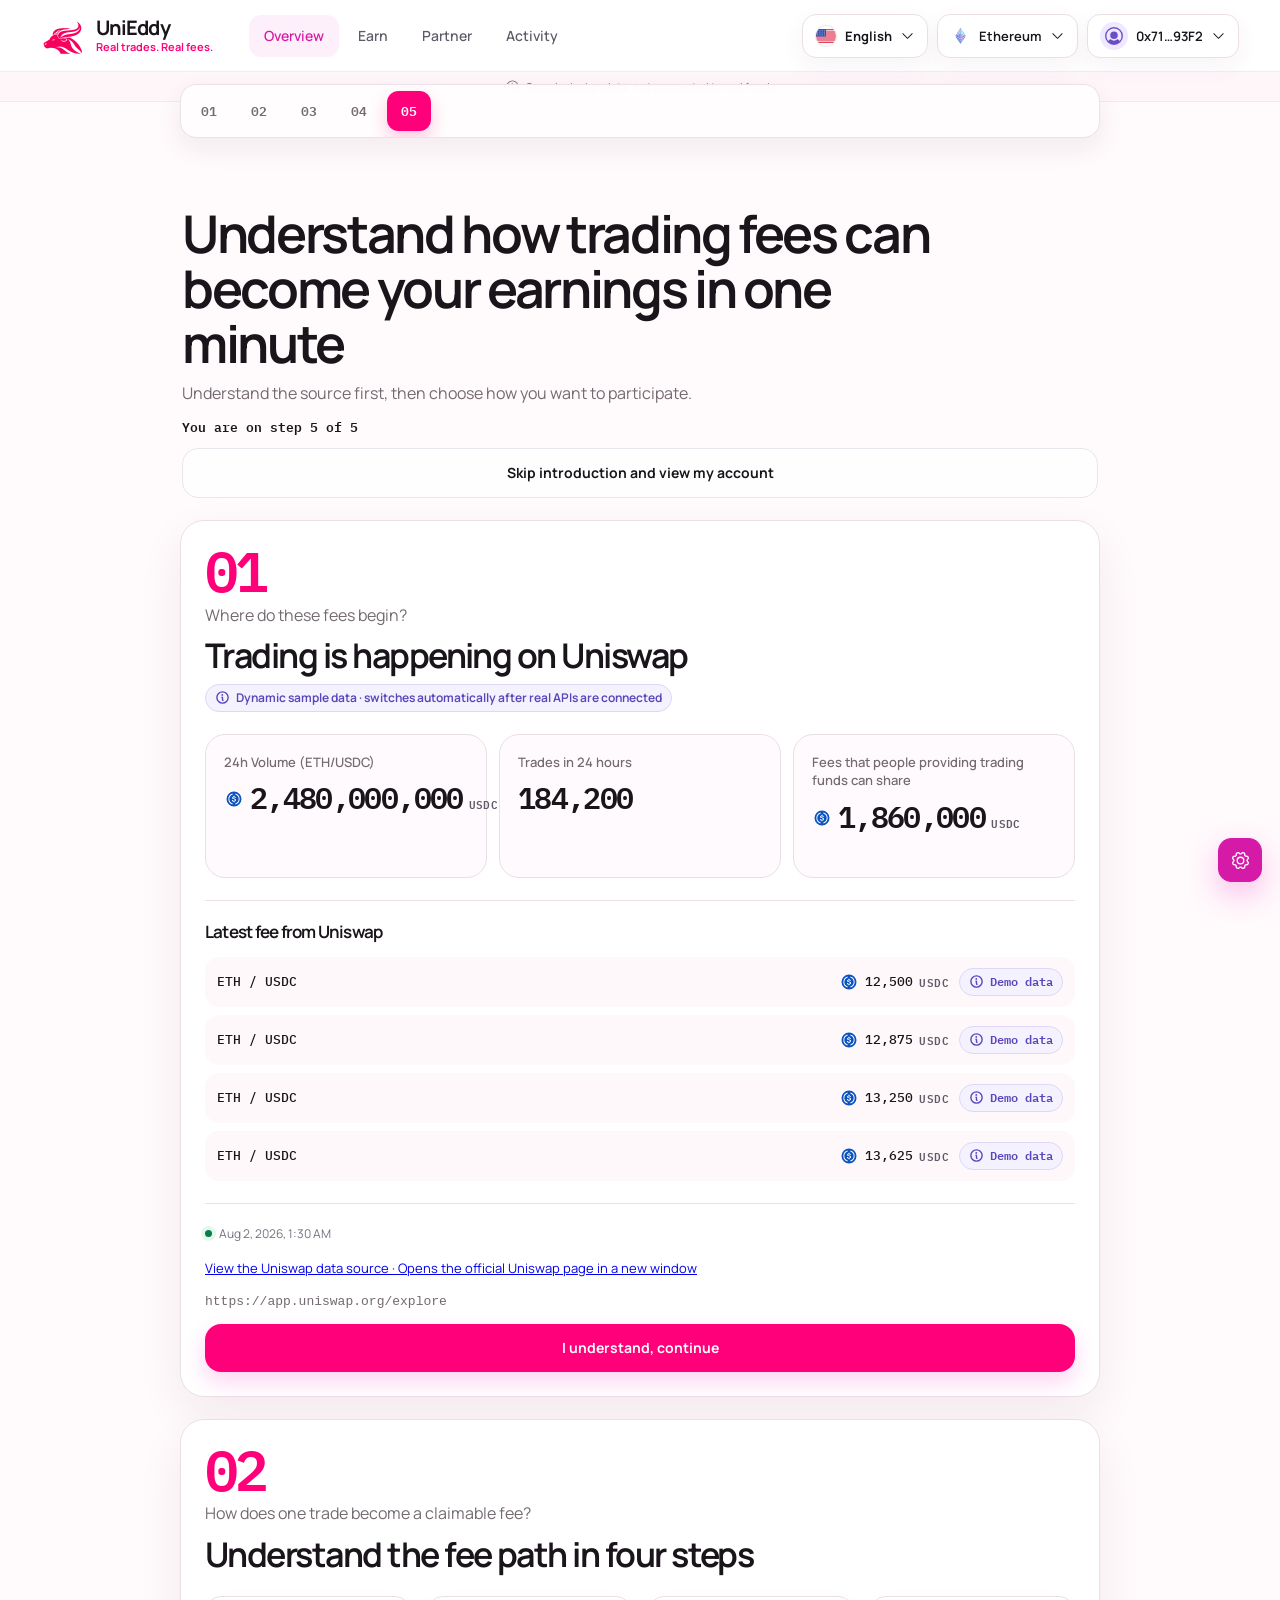
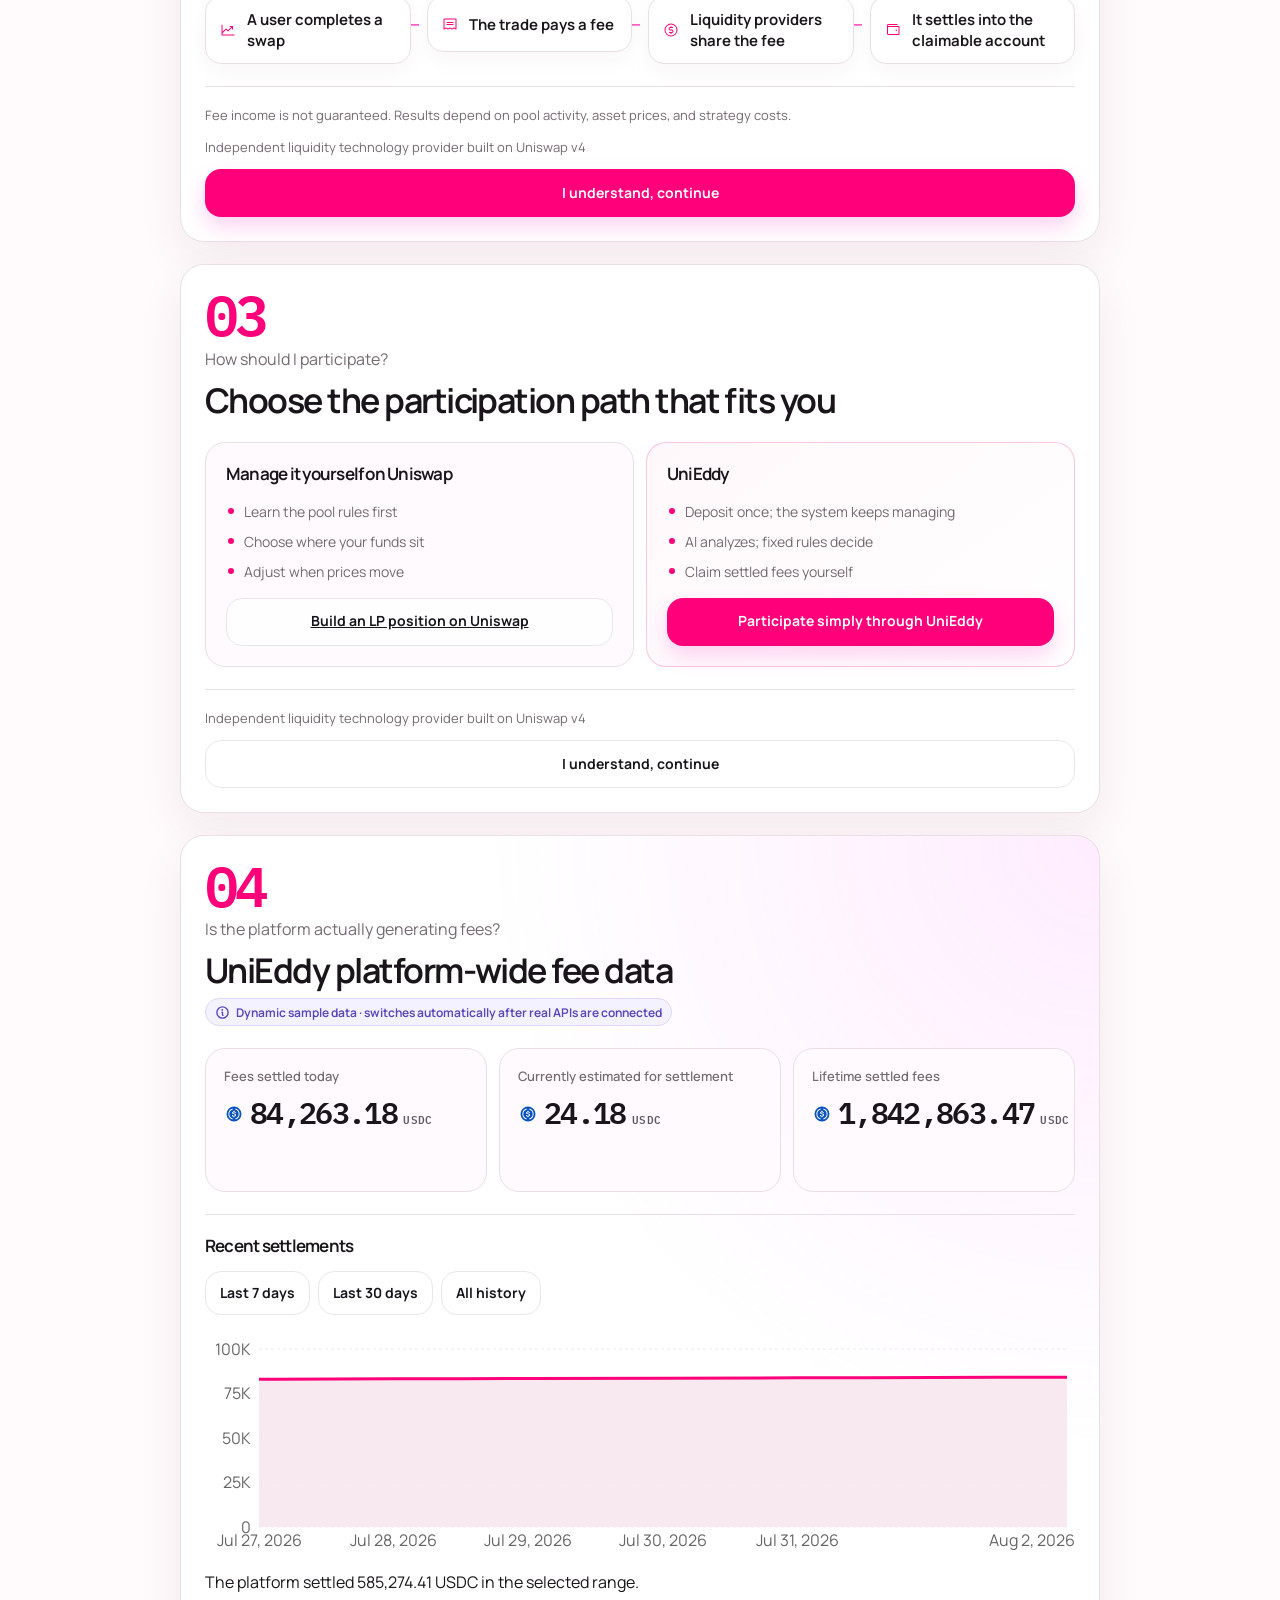
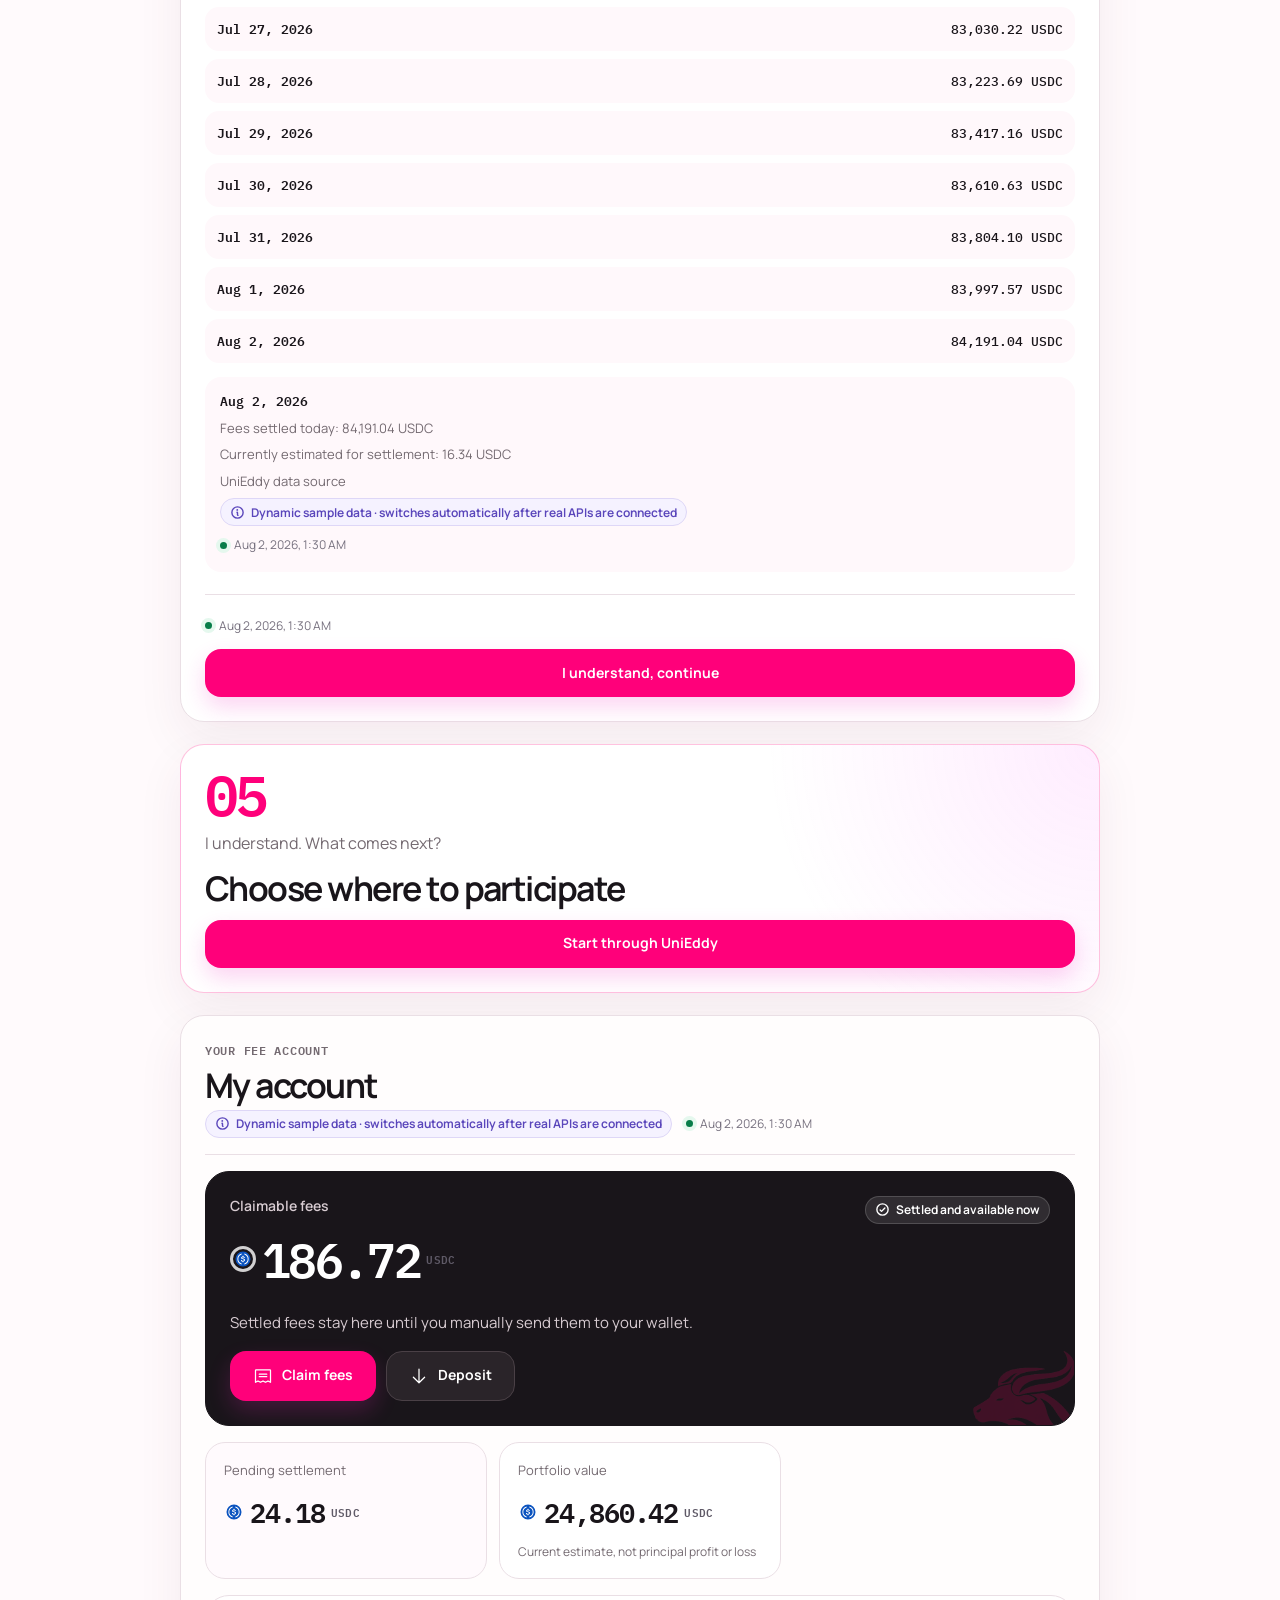
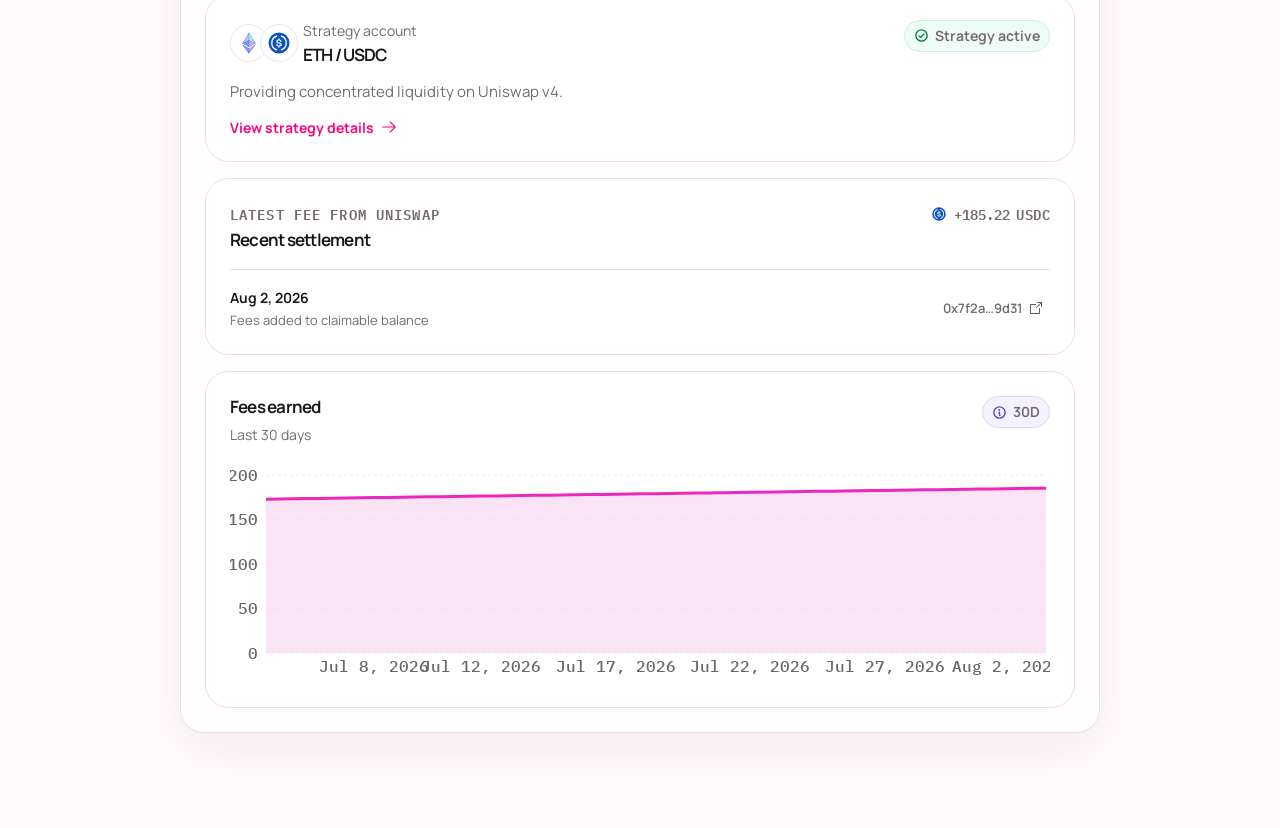
==== commit e4467332: "Publish guided UniEddy overview" ====
--- a/index.html
+++ b/index.html
@@ -5,11 +5,11 @@
     <meta name="viewport" content="width=device-width, initial-scale=1.0" />
     <link rel="icon" type="image/png" href="/assets/unieddy-buffalo.png" />
     <title>UniEddy</title>
-    <script type="module" crossorigin src="/assets/index-BZ_Bpd8H.js"></script>
+    <script type="module" crossorigin src="/assets/index-DQIKW10s.js"></script>
     <link rel="modulepreload" crossorigin href="/assets/vendor-react-D0Zxt-As.js">
     <link rel="modulepreload" crossorigin href="/assets/vendor-icons-C8fEzQvm.js">
     <link rel="modulepreload" crossorigin href="/assets/vendor-charts-dNZ58prw.js">
-    <link rel="stylesheet" crossorigin href="/assets/index-nFJPICms.css">
+    <link rel="stylesheet" crossorigin href="/assets/index-B8PT1kln.css">
   </head>
   <body>
     <div id="root"></div>
--- a/assets/index-B8PT1kln.css
+++ b/assets/index-B8PT1kln.css
@@ -0,0 +1 @@
+@font-face{font-family:Inter Variable;font-style:normal;font-display:swap;font-weight:100 900;src:url(/assets/inter-cyrillic-ext-wght-normal-BOeWTOD4.woff2) format("woff2-variations");unicode-range:U+0460-052F,U+1C80-1C8A,U+20B4,U+2DE0-2DFF,U+A640-A69F,U+FE2E-FE2F}@font-face{font-family:Inter Variable;font-style:normal;font-display:swap;font-weight:100 900;src:url(/assets/inter-cyrillic-wght-normal-DqGufNeO.woff2) format("woff2-variations");unicode-range:U+0301,U+0400-045F,U+0490-0491,U+04B0-04B1,U+2116}@font-face{font-family:Inter Variable;font-style:normal;font-display:swap;font-weight:100 900;src:url(/assets/inter-greek-ext-wght-normal-DlzME5K_.woff2) format("woff2-variations");unicode-range:U+1F00-1FFF}@font-face{font-family:Inter Variable;font-style:normal;font-display:swap;font-weight:100 900;src:url(/assets/inter-greek-wght-normal-CkhJZR-_.woff2) format("woff2-variations");unicode-range:U+0370-0377,U+037A-037F,U+0384-038A,U+038C,U+038E-03A1,U+03A3-03FF}@font-face{font-family:Inter Variable;font-style:normal;font-display:swap;font-weight:100 900;src:url(/assets/inter-vietnamese-wght-normal-CBcvBZtf.woff2) format("woff2-variations");unicode-range:U+0102-0103,U+0110-0111,U+0128-0129,U+0168-0169,U+01A0-01A1,U+01AF-01B0,U+0300-0301,U+0303-0304,U+0308-0309,U+0323,U+0329,U+1EA0-1EF9,U+20AB}@font-face{font-family:Inter Variable;font-style:normal;font-display:swap;font-weight:100 900;src:url(/assets/inter-latin-ext-wght-normal-DO1Apj_S.woff2) format("woff2-variations");unicode-range:U+0100-02BA,U+02BD-02C5,U+02C7-02CC,U+02CE-02D7,U+02DD-02FF,U+0304,U+0308,U+0329,U+1D00-1DBF,U+1E00-1E9F,U+1EF2-1EFF,U+2020,U+20A0-20AB,U+20AD-20C0,U+2113,U+2C60-2C7F,U+A720-A7FF}@font-face{font-family:Inter Variable;font-style:normal;font-display:swap;font-weight:100 900;src:url(/assets/inter-latin-wght-normal-Dx4kXJAl.woff2) format("woff2-variations");unicode-range:U+0000-00FF,U+0131,U+0152-0153,U+02BB-02BC,U+02C6,U+02DA,U+02DC,U+0304,U+0308,U+0329,U+2000-206F,U+20AC,U+2122,U+2191,U+2193,U+2212,U+2215,U+FEFF,U+FFFD}@font-face{font-family:Manrope Variable;font-style:normal;font-display:swap;font-weight:200 800;src:url([data-uri]) format("woff2-variations");unicode-range:U+0460-052F,U+1C80-1C8A,U+20B4,U+2DE0-2DFF,U+A640-A69F,U+FE2E-FE2F}@font-face{font-family:Manrope Variable;font-style:normal;font-display:swap;font-weight:200 800;src:url(/assets/manrope-cyrillic-wght-normal-Dvxsihut.woff2) format("woff2-variations");unicode-range:U+0301,U+0400-045F,U+0490-0491,U+04B0-04B1,U+2116}@font-face{font-family:Manrope Variable;font-style:normal;font-display:swap;font-weight:200 800;src:url(/assets/manrope-greek-wght-normal-DL7QRZyv.woff2) format("woff2-variations");unicode-range:U+0370-0377,U+037A-037F,U+0384-038A,U+038C,U+038E-03A1,U+03A3-03FF}@font-face{font-family:Manrope Variable;font-style:normal;font-display:swap;font-weight:200 800;src:url(/assets/manrope-vietnamese-wght-normal-usUDDRr7.woff2) format("woff2-variations");unicode-range:U+0102-0103,U+0110-0111,U+0128-0129,U+0168-0169,U+01A0-01A1,U+01AF-01B0,U+0300-0301,U+0303-0304,U+0308-0309,U+0323,U+0329,U+1EA0-1EF9,U+20AB}@font-face{font-family:Manrope Variable;font-style:normal;font-display:swap;font-weight:200 800;src:url(/assets/manrope-latin-ext-wght-normal-Ch3YOpNY.woff2) format("woff2-variations");unicode-range:U+0100-02BA,U+02BD-02C5,U+02C7-02CC,U+02CE-02D7,U+02DD-02FF,U+0304,U+0308,U+0329,U+1D00-1DBF,U+1E00-1E9F,U+1EF2-1EFF,U+2020,U+20A0-20AB,U+20AD-20C0,U+2113,U+2C60-2C7F,U+A720-A7FF}@font-face{font-family:Manrope Variable;font-style:normal;font-display:swap;font-weight:200 800;src:url(/assets/manrope-latin-wght-normal-DHIcAJRg.woff2) format("woff2-variations");unicode-range:U+0000-00FF,U+0131,U+0152-0153,U+02BB-02BC,U+02C6,U+02DA,U+02DC,U+0304,U+0308,U+0329,U+2000-206F,U+20AC,U+2122,U+2191,U+2193,U+2212,U+2215,U+FEFF,U+FFFD}@font-face{font-family:Noto Sans SC Variable;font-style:normal;font-display:swap;font-weight:100 900;src:url([data-uri]) format("woff2-variations");unicode-range:U+1f1e9-1f1f5,U+1f1f7-1f1ff,U+1f21a,U+1f232,U+1f234-1f237,U+1f250-1f251,U+1f300,U+1f302-1f308,U+1f30a-1f311,U+1f315,U+1f319-1f320,U+1f324,U+1f327,U+1f32a,U+1f32c-1f32d,U+1f330-1f357,U+1f359-1f37e}@font-face{font-family:Noto Sans SC Variable;font-style:normal;font-display:swap;font-weight:100 900;src:url(/assets/noto-sans-sc-5-wght-normal-DI846rD9.woff2) format("woff2-variations");unicode-range:U+fee3,U+fef3,U+ff03-ff04,U+ff07,U+ff0a,U+ff17-ff19,U+ff1c-ff1d,U+ff20-ff3a,U+ff3c,U+ff3e-ff5b,U+ff5d,U+ff61-ff65,U+ff67-ff6a,U+ff6c,U+ff6f-ff78,U+ff7a-ff7d,U+ff80-ff84,U+ff86,U+ff89-ff8e,U+ff92,U+ff97-ff9b,U+ff9d-ff9f,U+ffe0-ffe4,U+ffe6,U+ffe9,U+ffeb,U+ffed,U+fffc,U+1f004,U+1f170-1f171,U+1f192-1f195,U+1f198-1f19a,U+1f1e6-1f1e8}@font-face{font-family:Noto Sans SC Variable;font-style:normal;font-display:swap;font-weight:100 900;src:url(/assets/noto-sans-sc-6-wght-normal-ozUCEY9O.woff2) format("woff2-variations");unicode-range:U+f0a7,U+f0b2,U+f0b7,U+f0c9,U+f0d8,U+f0da,U+f0dc-f0dd,U+f0e0,U+f0e6,U+f0eb,U+f0fc,U+f101,U+f104-f105,U+f107,U+f10b,U+f11b,U+f14b,U+f18a,U+f193,U+f1d6-f1d7,U+f244,U+f27a,U+f296,U+f2ae,U+f471,U+f4b3,U+f610-f611,U+f880-f881,U+f8ec,U+f8f5,U+f8ff,U+f901,U+f90a,U+f92c-f92d,U+f934,U+f937,U+f941,U+f965,U+f967,U+f969,U+f96b,U+f96f,U+f974,U+f978-f979,U+f97e,U+f981,U+f98a,U+f98e,U+f997,U+f99c,U+f9b2,U+f9b5,U+f9ba,U+f9be,U+f9ca,U+f9d0-f9d1,U+f9dd,U+f9e0-f9e1,U+f9e4,U+f9f7,U+fa00-fa01,U+fa08,U+fa0a,U+fa11,U+fb01-fb02,U+fdfc,U+fe0e,U+fe30-fe31,U+fe33-fe44,U+fe49-fe52,U+fe54-fe57,U+fe59-fe66,U+fe68-fe6b,U+fe8e,U+fe92-fe93,U+feae,U+feb8,U+fecb-fecc,U+fee0}@font-face{font-family:Noto Sans SC Variable;font-style:normal;font-display:swap;font-weight:100 900;src:url(/assets/noto-sans-sc-21-wght-normal-DIu_1ZBI.woff2) format("woff2-variations");unicode-range:U+9f83,U+9f85-9f8d,U+9f90-9f91,U+9f94-9f96,U+9f98,U+9f9b-9f9c,U+9f9e,U+9fa0,U+9fa2,U+9ff0-9fff,U+a001,U+a007,U+a025,U+a046-a047,U+a057,U+a072,U+a078-a079,U+a083,U+a085,U+a100,U+a118,U+a132,U+a134,U+a1f4,U+a242,U+a4a6,U+a4aa,U+a4b0-a4b1,U+a4b3,U+a9c1-a9c2,U+ac00-ac01,U+ac04,U+ac08,U+ac10-ac11,U+ac13-ac16,U+ac19,U+ac1c-ac1d,U+ac24,U+ac70-ac71,U+ac74,U+ac77-ac78,U+ac80-ac81,U+ac83,U+ac8c,U+ac90,U+ac9f-aca0,U+aca8-aca9,U+acac,U+acb0,U+acbd,U+acc1,U+acc4,U+ace0-ace1,U+ace4,U+ace8,U+acf3,U+acf5,U+acfc-acfd,U+ad00,U+ad0c,U+ad11,U+ad1c,U+ad34,U+ad50,U+ad64,U+ad6c,U+ad70,U+ad74,U+ad7f,U+ad81,U+ad8c,U+adc0,U+adc8,U+addc,U+ade0,U+adf8-adf9,U+adfc,U+ae00,U+ae08-ae09,U+ae0b,U+ae30,U+ae34,U+ae38,U+ae40,U+ae4a,U+ae4c,U+ae54,U+ae68,U+aebc,U+aed8,U+af2c-af2d}@font-face{font-family:Noto Sans SC Variable;font-style:normal;font-display:swap;font-weight:100 900;src:url(/assets/noto-sans-sc-22-wght-normal-VXjdYcT-.woff2) format("woff2-variations");unicode-range:U+9e30-9e33,U+9e35-9e3b,U+9e3e,U+9e40-9e44,U+9e46-9e4e,U+9e51,U+9e53,U+9e55-9e58,U+9e5a-9e5c,U+9e5e-9e63,U+9e66-9e6e,U+9e71,U+9e73,U+9e75,U+9e78-9e79,U+9e7c-9e7e,U+9e82,U+9e86-9e88,U+9e8b-9e8c,U+9e90-9e91,U+9e93,U+9e95,U+9e97,U+9e9d,U+9ea4-9ea5,U+9ea9-9eaa,U+9eb4-9eb5,U+9eb8-9eba,U+9ebc-9ebf,U+9ec3,U+9ec9,U+9ecd,U+9ed0,U+9ed2-9ed3,U+9ed5-9ed6,U+9ed9,U+9edc-9edd,U+9edf-9ee0,U+9ee2,U+9ee5,U+9ee7-9eea,U+9eef,U+9ef1,U+9ef3-9ef4,U+9ef6,U+9ef9,U+9efb-9efc,U+9efe,U+9f0b,U+9f0d,U+9f10,U+9f14,U+9f17,U+9f19,U+9f22,U+9f29,U+9f2c,U+9f2f,U+9f31,U+9f37,U+9f39,U+9f3d-9f3e,U+9f41,U+9f4a-9f4b,U+9f51-9f52,U+9f61-9f63,U+9f66-9f67,U+9f80-9f81}@font-face{font-family:Noto Sans SC Variable;font-style:normal;font-display:swap;font-weight:100 900;src:url(/assets/noto-sans-sc-23-wght-normal-4HrHKhpL.woff2) format("woff2-variations");unicode-range:U+9c82-9c83,U+9c85-9c8c,U+9c8e-9c92,U+9c94-9c9b,U+9c9e-9ca3,U+9ca5-9ca7,U+9ca9,U+9cab,U+9cad-9cae,U+9cb1-9cb7,U+9cb9-9cbd,U+9cbf-9cc0,U+9cc3,U+9cc5-9cc7,U+9cc9-9cd1,U+9cd3-9cda,U+9cdc-9cdd,U+9cdf,U+9ce1-9ce3,U+9ce5,U+9ce9,U+9cee-9cef,U+9cf3-9cf4,U+9cf6,U+9cfc-9cfd,U+9d02,U+9d08-9d09,U+9d12,U+9d1b,U+9d1e,U+9d26,U+9d28,U+9d37,U+9d3b,U+9d3f,U+9d51,U+9d59,U+9d5c-9d5d,U+9d5f-9d61,U+9d6c,U+9d70,U+9d72,U+9d7a,U+9d7e,U+9d84,U+9d89,U+9d8f,U+9d92,U+9daf,U+9db4,U+9db8,U+9dbc,U+9dc4,U+9dc7,U+9dc9,U+9dd7,U+9ddf,U+9df2,U+9df9-9dfa,U+9e0a,U+9e11,U+9e1a,U+9e1e,U+9e20,U+9e22,U+9e28-9e2c,U+9e2e-9e2f}@font-face{font-family:Noto Sans SC Variable;font-style:normal;font-display:swap;font-weight:100 900;src:url(/assets/noto-sans-sc-24-wght-normal-B58DWgHS.woff2) format("woff2-variations");unicode-range:U+9a80,U+9a83,U+9a85,U+9a88-9a8a,U+9a8d-9a8e,U+9a90,U+9a92-9a93,U+9a95-9a96,U+9a98-9a99,U+9a9b-9aa2,U+9aa5,U+9aa7,U+9aaf-9ab1,U+9ab5-9ab6,U+9ab9-9aba,U+9ac0-9ac4,U+9ac8,U+9acb-9acc,U+9ace-9acf,U+9ad1-9ad2,U+9ad9,U+9adf,U+9ae1,U+9ae3,U+9aea-9aeb,U+9aed-9aef,U+9af4,U+9af9,U+9afb,U+9b03-9b04,U+9b06,U+9b08,U+9b0d,U+9b0f-9b10,U+9b13,U+9b18,U+9b1a,U+9b1f,U+9b22-9b23,U+9b25,U+9b27-9b28,U+9b2a,U+9b2f,U+9b31-9b32,U+9b3b,U+9b43,U+9b46-9b49,U+9b4d-9b4e,U+9b51,U+9b56,U+9b58,U+9b5a,U+9b5c,U+9b5f,U+9b61-9b62,U+9b6f,U+9b77,U+9b80,U+9b88,U+9b8b,U+9b8e,U+9b91,U+9b9f-9ba0,U+9ba8,U+9baa-9bab,U+9bad-9bae,U+9bb0-9bb1,U+9bb8,U+9bc9-9bca,U+9bd3,U+9bd6,U+9bdb,U+9be8,U+9bf0-9bf1,U+9c02,U+9c10,U+9c15,U+9c24,U+9c2d,U+9c32,U+9c39,U+9c3b,U+9c40,U+9c47-9c49,U+9c53,U+9c57,U+9c64,U+9c72,U+9c77-9c78,U+9c7b,U+9c7f-9c80}@font-face{font-family:Noto Sans SC Variable;font-style:normal;font-display:swap;font-weight:100 900;src:url(/assets/noto-sans-sc-25-wght-normal-C3Jm6l7O.woff2) format("woff2-variations");unicode-range:U+98dd,U+98e1-98e2,U+98e7-98ea,U+98ec,U+98ee-98ef,U+98f2,U+98f4,U+98fc-98fe,U+9903,U+9905,U+9908,U+990a,U+990c-990d,U+9913-9914,U+9918,U+991a-991b,U+991e,U+9921,U+9928,U+992c,U+992e,U+9935,U+9938-9939,U+993d-993e,U+9945,U+994b-994c,U+9951-9952,U+9954-9955,U+9957,U+995e,U+9963,U+9966-9969,U+996b-996c,U+996f,U+9974-9975,U+9977-9979,U+997d-997e,U+9980-9981,U+9983-9984,U+9987,U+998a-998b,U+998d-9991,U+9993-9995,U+9997-9998,U+99a5,U+99ab,U+99ad-99ae,U+99b1,U+99b3-99b4,U+99bc,U+99bf,U+99c1,U+99c3-99c6,U+99cc,U+99d0,U+99d2,U+99d5,U+99db,U+99dd,U+99e1,U+99ed,U+99f1,U+99ff,U+9a01,U+9a03-9a04,U+9a0e-9a0f,U+9a11-9a13,U+9a19,U+9a1b,U+9a28,U+9a2b,U+9a30,U+9a32,U+9a37,U+9a40,U+9a45,U+9a4a,U+9a4d-9a4e,U+9a52,U+9a55,U+9a57,U+9a5a-9a5b,U+9a5f,U+9a62,U+9a65,U+9a69,U+9a6b,U+9a6e,U+9a75,U+9a77-9a7a,U+9a7d}@font-face{font-family:Noto Sans SC Variable;font-style:normal;font-display:swap;font-weight:100 900;src:url(/assets/noto-sans-sc-26-wght-normal-YNOygvr_.woff2) format("woff2-variations");unicode-range:U+975b-975c,U+9763,U+9765-9766,U+976c-976d,U+9773,U+9776,U+977a,U+977c,U+9784-9785,U+978e-978f,U+9791-9792,U+9794-9795,U+9798,U+979a,U+979e,U+97a3,U+97a5-97a6,U+97a8,U+97ab-97ac,U+97ae-97af,U+97b2,U+97b4,U+97c6,U+97cb-97cc,U+97d3,U+97d8,U+97dc,U+97e1,U+97ea-97eb,U+97ee,U+97fb,U+97fe-97ff,U+9801-9803,U+9805-9806,U+9808,U+980c,U+9810-9814,U+9817-9818,U+981e,U+9820-9821,U+9824,U+9828,U+982b-982d,U+9830,U+9834,U+9838-9839,U+983c,U+9846,U+984d-984f,U+9851-9852,U+9854-9855,U+9857-9858,U+985a-985b,U+9862-9863,U+9865,U+9867,U+986b,U+986f-9871,U+9877-9878,U+987c,U+9880,U+9883,U+9885,U+9889,U+988b-988f,U+9893-9895,U+9899-989b,U+989e-989f,U+98a1-98a2,U+98a5-98a7,U+98a9,U+98af,U+98b1,U+98b6,U+98ba,U+98be,U+98c3-98c4,U+98c6-98c8,U+98cf-98d6,U+98da-98db}@font-face{font-family:Noto Sans SC Variable;font-style:normal;font-display:swap;font-weight:100 900;src:url(/assets/noto-sans-sc-27-wght-normal-BP2pEGQH.woff2) format("woff2-variations");unicode-range:U+95c4-95ca,U+95cc-95cd,U+95d4-95d6,U+95d8,U+95e1-95e2,U+95e9,U+95f0-95f1,U+95f3,U+95f6,U+95fc,U+95fe-95ff,U+9602-9604,U+9606-960d,U+960f,U+9611-9613,U+9615-9617,U+9619-961b,U+961d,U+9621,U+9628,U+962f,U+963c-963e,U+9641-9642,U+9649,U+9654,U+965b-965f,U+9661,U+9663,U+9665,U+9667-9668,U+966c,U+9670,U+9672-9674,U+9678,U+967a,U+967d,U+9682,U+9685,U+9688,U+968a,U+968d-968e,U+9695,U+9697-9698,U+969e,U+96a0,U+96a3-96a4,U+96a8,U+96aa,U+96b0-96b1,U+96b3-96b4,U+96b7-96b9,U+96bb-96bd,U+96c9,U+96cb,U+96ce,U+96d1-96d2,U+96d6,U+96d9,U+96db-96dc,U+96de,U+96e0,U+96e3,U+96e9,U+96eb,U+96f0-96f2,U+96f9,U+96ff,U+9701-9702,U+9705,U+9708,U+970a,U+970e-970f,U+9711,U+9719,U+9727,U+972a,U+972d,U+9730,U+973d,U+9742,U+9744,U+9748-9749,U+9750-9751,U+975a}@font-face{font-family:Noto Sans SC Variable;font-style:normal;font-display:swap;font-weight:100 900;src:url(/assets/noto-sans-sc-28-wght-normal-BWPKDbtH.woff2) format("woff2-variations");unicode-range:U+94f5,U+94f7,U+94f9,U+94fb-94fd,U+94ff,U+9503-9504,U+9506-9507,U+9509-950a,U+950d-950f,U+9511-9518,U+951a-9520,U+9522,U+9528-952d,U+9530-953a,U+953c-953f,U+9543-9546,U+9548-9550,U+9552-9555,U+9557-955b,U+955d-9568,U+956a-956d,U+9570-9574,U+9583,U+9586,U+9589,U+958e-958f,U+9591-9592,U+9594,U+9598-9599,U+959e-95a0,U+95a2-95a6,U+95a8-95b2,U+95b4,U+95b8-95c3}@font-face{font-family:Noto Sans SC Variable;font-style:normal;font-display:swap;font-weight:100 900;src:url(/assets/noto-sans-sc-29-wght-normal-45aVmHn_.woff2) format("woff2-variations");unicode-range:U+941c-942b,U+942d-942e,U+9432-9433,U+9435,U+9438,U+943a,U+943e,U+9444,U+944a,U+9451-9452,U+945a,U+9462-9463,U+9465,U+9470-9487,U+948a-9492,U+9494-9498,U+949a,U+949c-949d,U+94a1,U+94a3-94a4,U+94a8,U+94aa-94ad,U+94af,U+94b2,U+94b4-94ba,U+94bc-94c0,U+94c4,U+94c6-94db,U+94de-94ec,U+94ee-94f1,U+94f3}@font-face{font-family:Noto Sans SC Variable;font-style:normal;font-display:swap;font-weight:100 900;src:url(/assets/noto-sans-sc-30-wght-normal-B8_s30jZ.woff2) format("woff2-variations");unicode-range:U+92ec-92ed,U+92f0,U+92f3,U+92f8,U+92fc,U+9304,U+9306,U+9310,U+9312,U+9315,U+9318,U+931a,U+931e,U+9320-9322,U+9324,U+9326-9329,U+932b-932c,U+932f,U+9331-9332,U+9335-9336,U+933e,U+9340-9341,U+934a-9360,U+9362-9363,U+9365-936b,U+936e,U+9375,U+937e,U+9382,U+938a,U+938c,U+938f,U+9393-9394,U+9396-9397,U+939a,U+93a2,U+93a7,U+93ac-93cd,U+93d0-93d1,U+93d6-93d8,U+93de-93df,U+93e1-93e2,U+93e4,U+93f8,U+93fb,U+93fd,U+940e-941a}@font-face{font-family:Noto Sans SC Variable;font-style:normal;font-display:swap;font-weight:100 900;src:url(/assets/noto-sans-sc-31-wght-normal-DW0t445S.woff2) format("woff2-variations");unicode-range:U+9163-9164,U+9169,U+9170,U+9172,U+9174,U+9179-917a,U+917d-917e,U+9182-9183,U+9185,U+918c-918d,U+9190-9191,U+919a,U+919c,U+91a1-91a4,U+91a8,U+91aa-91af,U+91b4-91b5,U+91b8,U+91ba,U+91be,U+91c0-91c1,U+91c6,U+91c8,U+91cb,U+91d0,U+91d2,U+91d7-91d8,U+91dd,U+91e3,U+91e6-91e7,U+91ed,U+91f0,U+91f5,U+91f9,U+9200,U+9205,U+9207-920a,U+920d-920e,U+9210,U+9214-9215,U+921c,U+921e,U+9221,U+9223-9227,U+9229-922a,U+922d,U+9234-9235,U+9237,U+9239-923a,U+923c-9240,U+9244-9246,U+9249,U+924e-924f,U+9251,U+9253,U+9257,U+925b,U+925e,U+9262,U+9264-9266,U+9268,U+926c,U+926f,U+9271,U+927b,U+927e,U+9280,U+9283,U+9285-928a,U+928e,U+9291,U+9293,U+9296,U+9298,U+929c-929d,U+92a8,U+92ab-92ae,U+92b3,U+92b6-92b7,U+92b9,U+92c1,U+92c5-92c6,U+92c8,U+92cc,U+92d0,U+92d2,U+92e4,U+92ea}@font-face{font-family:Noto Sans SC Variable;font-style:normal;font-display:swap;font-weight:100 900;src:url(/assets/noto-sans-sc-32-wght-normal-ShbWPcei.woff2) format("woff2-variations");unicode-range:U+9004,U+900b,U+9011,U+9015-9016,U+901e,U+9021,U+9026,U+902d,U+902f,U+9031,U+9035-9036,U+9039-903a,U+9041,U+9044-9046,U+904a,U+904f-9052,U+9054-9055,U+9058-9059,U+905b-905e,U+9060-9062,U+9068-9069,U+906f,U+9072,U+9074,U+9076-907a,U+907c-907d,U+9081,U+9083,U+9085,U+9087-908b,U+908f,U+9095,U+9097,U+9099-909b,U+909d,U+90a0-90a1,U+90a8-90a9,U+90ac,U+90b0,U+90b2-90b4,U+90b6,U+90b8,U+90ba,U+90bd-90be,U+90c3-90c5,U+90c7-90c8,U+90cf-90d0,U+90d3,U+90d5,U+90d7,U+90da-90dc,U+90de,U+90e2,U+90e4,U+90e6-90e7,U+90ea-90eb,U+90ef,U+90f4-90f5,U+90f7,U+90fe-9100,U+9104,U+9109,U+910c,U+9112,U+9114-9115,U+9118,U+911c,U+911e,U+9120,U+9122-9123,U+9127,U+912d,U+912f-9132,U+9139-913a,U+9143,U+9146,U+9149-914a,U+914c,U+914e-9150,U+9154,U+9157,U+915a,U+915d-915e,U+9161-9162}@font-face{font-family:Noto Sans SC Variable;font-style:normal;font-display:swap;font-weight:100 900;src:url(/assets/noto-sans-sc-33-wght-normal-BOTZYTjM.woff2) format("woff2-variations");unicode-range:U+8e41-8e42,U+8e47,U+8e49-8e4b,U+8e50-8e53,U+8e59-8e5a,U+8e5f-8e60,U+8e64,U+8e69,U+8e6c,U+8e70,U+8e74,U+8e76,U+8e7a-8e7c,U+8e7f,U+8e84-8e85,U+8e87,U+8e89,U+8e8b,U+8e8d,U+8e8f-8e90,U+8e94,U+8e99,U+8e9c,U+8e9e,U+8eaa,U+8eac,U+8eb0,U+8eb6,U+8ec0,U+8ec6,U+8eca-8ece,U+8ed2,U+8eda,U+8edf,U+8ee2,U+8eeb,U+8ef8,U+8efb-8efe,U+8f03,U+8f09,U+8f0b,U+8f12-8f15,U+8f1b,U+8f1d,U+8f1f,U+8f29-8f2a,U+8f2f,U+8f36,U+8f38,U+8f3b,U+8f3e-8f3f,U+8f44-8f45,U+8f49,U+8f4d-8f4e,U+8f5f,U+8f6b,U+8f6d,U+8f71-8f73,U+8f75-8f76,U+8f78-8f7a,U+8f7c,U+8f7e,U+8f81-8f82,U+8f84,U+8f87,U+8f8a-8f8b,U+8f8d-8f8f,U+8f94-8f95,U+8f97-8f9a,U+8fa6,U+8fad-8faf,U+8fb2,U+8fb5-8fb7,U+8fba-8fbc,U+8fbf,U+8fc2,U+8fcb,U+8fcd,U+8fd3,U+8fd5,U+8fd7,U+8fda,U+8fe2-8fe5,U+8fe8-8fe9,U+8fee,U+8ff3-8ff4,U+8ff8,U+8ffa}@font-face{font-family:Noto Sans SC Variable;font-style:normal;font-display:swap;font-weight:100 900;src:url(/assets/noto-sans-sc-34-wght-normal-BF1rqDSt.woff2) format("woff2-variations");unicode-range:U+8cbd,U+8cbf-8cc4,U+8cc7-8cc8,U+8cca,U+8ccd,U+8cd1,U+8cd3,U+8cdb-8cdc,U+8cde,U+8ce0,U+8ce2-8ce4,U+8ce6-8ce8,U+8cea,U+8ced,U+8cf4,U+8cf8,U+8cfa,U+8cfc-8cfd,U+8d04-8d05,U+8d07-8d08,U+8d0a,U+8d0d,U+8d0f,U+8d13-8d14,U+8d16,U+8d1b,U+8d20,U+8d30,U+8d32-8d33,U+8d36,U+8d3b,U+8d3d,U+8d40,U+8d42-8d43,U+8d45-8d46,U+8d48-8d4a,U+8d4d,U+8d51,U+8d53,U+8d55,U+8d59,U+8d5c-8d5d,U+8d5f,U+8d61,U+8d66-8d67,U+8d6a,U+8d6d,U+8d71,U+8d73,U+8d84,U+8d90-8d91,U+8d94-8d95,U+8d99,U+8da8,U+8daf,U+8db1,U+8db5,U+8db8,U+8dba,U+8dbc,U+8dbf,U+8dc2,U+8dc4,U+8dc6,U+8dcb,U+8dce-8dcf,U+8dd6-8dd7,U+8dda-8ddb,U+8dde,U+8de1,U+8de3-8de4,U+8de9,U+8deb-8dec,U+8df0-8df1,U+8df6-8dfd,U+8e05,U+8e07,U+8e09-8e0a,U+8e0c,U+8e0e,U+8e10,U+8e14,U+8e1d-8e1f,U+8e23,U+8e26,U+8e2b-8e31,U+8e34-8e35,U+8e39-8e3a,U+8e3d,U+8e40}@font-face{font-family:Noto Sans SC Variable;font-style:normal;font-display:swap;font-weight:100 900;src:url(/assets/noto-sans-sc-35-wght-normal-Bosspiyr.woff2) format("woff2-variations");unicode-range:U+8b80,U+8b83,U+8b8a,U+8b8c,U+8b90,U+8b93,U+8b99-8b9a,U+8ba0,U+8ba3,U+8ba5-8ba7,U+8baa-8bac,U+8bb4-8bb5,U+8bb7,U+8bb9,U+8bc2-8bc3,U+8bc5,U+8bcb-8bcc,U+8bce-8bd0,U+8bd2-8bd4,U+8bd6,U+8bd8-8bd9,U+8bdc,U+8bdf,U+8be3-8be4,U+8be7-8be9,U+8beb-8bec,U+8bee,U+8bf0,U+8bf2-8bf3,U+8bf6,U+8bf9,U+8bfc-8bfd,U+8bff-8c00,U+8c02,U+8c04,U+8c06-8c07,U+8c0c,U+8c0f,U+8c11-8c12,U+8c14-8c1b,U+8c1d-8c21,U+8c24-8c25,U+8c27,U+8c2a-8c2c,U+8c2e-8c30,U+8c32-8c36,U+8c3f,U+8c47-8c4c,U+8c4e-8c50,U+8c54-8c56,U+8c62,U+8c68,U+8c6c,U+8c73,U+8c78,U+8c7a,U+8c82,U+8c85,U+8c89-8c8a,U+8c8d-8c8e,U+8c90,U+8c93-8c94,U+8c98,U+8c9d-8c9e,U+8ca0-8ca2,U+8ca7-8cac,U+8caf-8cb0,U+8cb3-8cb4,U+8cb6-8cb9,U+8cbb-8cbc}@font-face{font-family:Noto Sans SC Variable;font-style:normal;font-display:swap;font-weight:100 900;src:url(/assets/noto-sans-sc-36-wght-normal-CtU9CyKw.woff2) format("woff2-variations");unicode-range:U+8a15-8a18,U+8a1a-8a1b,U+8a1d,U+8a1f,U+8a22-8a23,U+8a25,U+8a2b,U+8a2d,U+8a31,U+8a33-8a34,U+8a36-8a38,U+8a3a,U+8a3c,U+8a3e,U+8a40-8a41,U+8a46,U+8a48,U+8a50,U+8a52,U+8a54-8a55,U+8a58,U+8a5b,U+8a5d-8a63,U+8a66,U+8a69-8a6b,U+8a6d-8a6e,U+8a70,U+8a72-8a73,U+8a7a,U+8a85,U+8a87,U+8a8a,U+8a8c-8a8d,U+8a90-8a92,U+8a95,U+8a98,U+8aa0-8aa1,U+8aa3-8aa6,U+8aa8-8aa9,U+8aac-8aae,U+8ab0,U+8ab2,U+8ab8-8ab9,U+8abc,U+8abe-8abf,U+8ac7,U+8acf,U+8ad2,U+8ad6-8ad7,U+8adb-8adc,U+8adf,U+8ae1,U+8ae6-8ae8,U+8aeb,U+8aed-8aee,U+8af1,U+8af3-8af4,U+8af7-8af8,U+8afa,U+8afe,U+8b00-8b02,U+8b07,U+8b0a,U+8b0c,U+8b0e,U+8b10,U+8b17,U+8b19,U+8b1b,U+8b1d,U+8b20-8b21,U+8b26,U+8b28,U+8b2c,U+8b33,U+8b39,U+8b3e-8b3f,U+8b41,U+8b45,U+8b49,U+8b4c,U+8b4f,U+8b57-8b58,U+8b5a,U+8b5c,U+8b5e,U+8b60,U+8b6c,U+8b6f-8b70,U+8b72,U+8b74,U+8b77,U+8b7d}@font-face{font-family:Noto Sans SC Variable;font-style:normal;font-display:swap;font-weight:100 900;src:url(/assets/noto-sans-sc-37-wght-normal-ghDiyiuv.woff2) format("woff2-variations");unicode-range:U+8882,U+8884-8886,U+8888,U+888f,U+8892-8893,U+889b,U+88a2,U+88a4,U+88a6,U+88a8,U+88aa,U+88ae,U+88b1,U+88b4,U+88b7,U+88bc,U+88c0,U+88c6-88c9,U+88ce-88cf,U+88d1-88d3,U+88d8,U+88db-88dd,U+88df,U+88e1-88e3,U+88e5,U+88e8,U+88ec,U+88f0-88f1,U+88f3-88f4,U+88fc-88fe,U+8900,U+8902,U+8906-8907,U+8909-890c,U+8912-8915,U+8918-891b,U+8921,U+8925,U+892b,U+8930,U+8932,U+8934,U+8936,U+893b,U+893d,U+8941,U+894c,U+8955-8956,U+8959,U+895c,U+895e-8960,U+8966,U+896a,U+896c,U+896f-8970,U+8972,U+897b,U+897e,U+8980,U+8983,U+8985,U+8987-8988,U+898c,U+898f,U+8993,U+8997,U+899a,U+89a1,U+89a7,U+89a9-89aa,U+89b2-89b3,U+89b7,U+89c0,U+89c7,U+89ca-89cc,U+89ce-89d1,U+89d6,U+89da,U+89dc,U+89de,U+89e5,U+89e7,U+89eb,U+89ef,U+89f1,U+89f3-89f4,U+89f8,U+89ff,U+8a01-8a03,U+8a07-8a0a,U+8a0e-8a0f,U+8a13}@font-face{font-family:Noto Sans SC Variable;font-style:normal;font-display:swap;font-weight:100 900;src:url(/assets/noto-sans-sc-38-wght-normal-4Nz8k_dt.woff2) format("woff2-variations");unicode-range:U+86f4,U+86f8-86f9,U+86fb,U+86fe,U+8703,U+8706-870a,U+870d,U+8711-8713,U+871a,U+871e,U+8722-8723,U+8725,U+8729,U+872e,U+8731,U+8734,U+8737,U+873a-873b,U+873e-8740,U+8742,U+8747-8748,U+8753,U+8755,U+8757-8758,U+875d,U+875f,U+8762-8766,U+8768,U+876e,U+8770,U+8772,U+8775,U+8778,U+877b-877e,U+8782,U+8785,U+8788,U+878b,U+8793,U+8797,U+879a,U+879e-87a0,U+87a2-87a3,U+87a8,U+87ab-87ad,U+87af,U+87b3,U+87b5,U+87bd,U+87c0,U+87c4,U+87c6,U+87ca-87cb,U+87d1-87d2,U+87db-87dc,U+87de,U+87e0,U+87e5,U+87ea,U+87ec,U+87ee,U+87f2-87f3,U+87fb,U+87fd-87fe,U+8802-8803,U+8805,U+880a-880b,U+880d,U+8813-8816,U+8819,U+881b,U+881f,U+8821,U+8823,U+8831-8832,U+8835-8836,U+8839,U+883b-883c,U+8844,U+8846,U+884a,U+884e,U+8852-8853,U+8855,U+8859,U+885b,U+885d-885e,U+8862,U+8864,U+8869-886a,U+886e-886f,U+8872,U+8879,U+887d-887f}@font-face{font-family:Noto Sans SC Variable;font-style:normal;font-display:swap;font-weight:100 900;src:url(/assets/noto-sans-sc-39-wght-normal-Ddtm1XVC.woff2) format("woff2-variations");unicode-range:U+8548,U+854e,U+8553,U+8556-8557,U+8559,U+855e,U+8561,U+8564-8565,U+8568-856a,U+856d,U+856f-8570,U+8572,U+8576,U+8579-857b,U+8580,U+8585-8586,U+8588,U+858a,U+858f,U+8591,U+8594,U+8599,U+859c,U+85a2,U+85a4,U+85a6,U+85a8-85a9,U+85ab-85ac,U+85ae,U+85b7-85b9,U+85be,U+85c1,U+85c7,U+85cd,U+85d0,U+85d3,U+85d5,U+85dc-85dd,U+85df-85e0,U+85e5-85e6,U+85e8-85ea,U+85f4,U+85f9,U+85fe-85ff,U+8602,U+8605-8607,U+860a-860b,U+8616,U+8618,U+861a,U+8627,U+8629,U+862d,U+8638,U+863c,U+863f,U+864d,U+864f,U+8652-8655,U+865b-865c,U+865f,U+8662,U+8667,U+866c,U+866e,U+8671,U+8675,U+867a-867c,U+867f,U+868b,U+868d,U+8693,U+869c-869d,U+86a1,U+86a3-86a4,U+86a7-86a9,U+86ac,U+86af-86b1,U+86b4-86b6,U+86ba,U+86c0,U+86c4,U+86c6,U+86c9-86ca,U+86cd-86d1,U+86d4,U+86d8,U+86de-86df,U+86e4,U+86e6,U+86e9,U+86ed,U+86ef-86f3}@font-face{font-family:Noto Sans SC Variable;font-style:normal;font-display:swap;font-weight:100 900;src:url(/assets/noto-sans-sc-40-wght-normal-BVn4-kgX.woff2) format("woff2-variations");unicode-range:U+83c5,U+83c8-83c9,U+83cb,U+83d1,U+83d3-83d6,U+83d8,U+83db,U+83dd,U+83df,U+83e1,U+83e5,U+83ea-83eb,U+83f0,U+83f4,U+83f8-83f9,U+83fb,U+83fd,U+83ff,U+8401,U+8406,U+840a-840b,U+840f,U+8411,U+8418,U+841c,U+8420,U+8422-8424,U+8426,U+8429,U+842c,U+8438-8439,U+843b-843c,U+843f,U+8446-8447,U+8449,U+844e,U+8451-8452,U+8456,U+8459-845a,U+845c,U+8462,U+8466,U+846d,U+846f-8470,U+8473,U+8476-8478,U+847a,U+847d,U+8484-8485,U+8487,U+8489,U+848c,U+848e,U+8490,U+8493-8494,U+8497,U+849b,U+849e-849f,U+84a1,U+84a5,U+84a8,U+84af,U+84b4,U+84b9-84bf,U+84c1-84c2,U+84c5-84c7,U+84ca-84cb,U+84cd,U+84d0-84d1,U+84d3,U+84d6,U+84df-84e0,U+84e2-84e3,U+84e5-84e7,U+84ee,U+84f3,U+84f6,U+84fa,U+84fc,U+84ff-8500,U+850c,U+8511,U+8514-8515,U+8517-8518,U+851f,U+8523,U+8525-8526,U+8529,U+852b,U+852d,U+8532,U+8534-8535,U+8538-853a,U+853c,U+8543,U+8545}@font-face{font-family:Noto Sans SC Variable;font-style:normal;font-display:swap;font-weight:100 900;src:url(/assets/noto-sans-sc-41-wght-normal-CZqajZnl.woff2) format("woff2-variations");unicode-range:U+82bc,U+82be,U+82c0-82c2,U+82c4-82c8,U+82ca-82cc,U+82ce,U+82d0,U+82d2-82d3,U+82d5-82d6,U+82d8-82d9,U+82dc-82de,U+82e0-82e4,U+82e7,U+82e9-82eb,U+82ed-82ee,U+82f3-82f4,U+82f7-82f8,U+82fa-8301,U+8306-8308,U+830c-830d,U+830f,U+8311,U+8313-8315,U+8318,U+831a-831b,U+831d,U+8324,U+8327,U+832a,U+832c-832d,U+832f,U+8331-8334,U+833a-833c,U+8340,U+8343-8345,U+8347-8348,U+834a,U+834c,U+834f,U+8351,U+8356,U+8358-835c,U+835e,U+8360,U+8364-8366,U+8368-836a,U+836c-836e,U+8373,U+8378,U+837b-837d,U+837f-8380,U+8382,U+8388,U+838a-838b,U+8392,U+8394,U+8396,U+8398-8399,U+839b-839c,U+83a0,U+83a2-83a3,U+83a8-83aa,U+83ae-83b0,U+83b3-83b4,U+83b6,U+83b8,U+83ba,U+83bc-83bd,U+83bf-83c0,U+83c2}@font-face{font-family:Noto Sans SC Variable;font-style:normal;font-display:swap;font-weight:100 900;src:url(/assets/noto-sans-sc-42-wght-normal-CQ4lY28u.woff2) format("woff2-variations");unicode-range:U+8166-8169,U+816b,U+816d,U+8171,U+8173-8174,U+8178,U+817c-817d,U+8182,U+8188,U+8191,U+8198-819b,U+81a0,U+81a3,U+81a5-81a6,U+81a9,U+81b6,U+81ba-81bb,U+81bd,U+81bf,U+81c1,U+81c3,U+81c6,U+81c9-81ca,U+81cc-81cd,U+81d1,U+81d3-81d4,U+81d8,U+81db-81dc,U+81de-81df,U+81e5,U+81e7-81e9,U+81eb-81ec,U+81ee-81ef,U+81f5,U+81f8,U+81fa,U+81fc,U+81fe,U+8200-8202,U+8204,U+8208-820a,U+820e-8210,U+8216-8218,U+821b-821c,U+8221-8224,U+8226-8228,U+822b,U+822d,U+822f,U+8232-8234,U+8237-8238,U+823a-823b,U+823e,U+8244,U+8249,U+824b,U+824f,U+8259-825a,U+825f,U+8266,U+8268,U+826e,U+8271,U+8276-8279,U+827d,U+827f,U+8283-8284,U+8288-828a,U+828d-8291,U+8293-8294,U+8296-8298,U+829f-82a1,U+82a3-82a4,U+82a7-82ab,U+82ae,U+82b0,U+82b2,U+82b4-82b6}@font-face{font-family:Noto Sans SC Variable;font-style:normal;font-display:swap;font-weight:100 900;src:url(/assets/noto-sans-sc-43-wght-normal-psppu0d8.woff2) format("woff2-variations");unicode-range:U+8016,U+8018-8019,U+801c,U+801e,U+8026-802a,U+8031,U+8034-8035,U+8037,U+8043,U+804b,U+804d,U+8052,U+8056,U+8059,U+805e,U+8061,U+8068-8069,U+806e-8074,U+8076-8078,U+807c-8080,U+8082,U+8084-8085,U+8088,U+808f,U+8093,U+809c,U+809f,U+80ab,U+80ad-80ae,U+80b1,U+80b6-80b8,U+80bc-80bd,U+80c2,U+80c4,U+80ca,U+80cd,U+80d1,U+80d4,U+80d7,U+80d9-80db,U+80dd,U+80e0,U+80e4-80e5,U+80e7-80ed,U+80ef-80f1,U+80f3-80f4,U+80fc,U+8101,U+8104-8105,U+8107-8108,U+810c-810e,U+8112-8115,U+8117-8119,U+811b-811f,U+8121-8130,U+8132-8134,U+8137,U+8139,U+813f-8140,U+8142,U+8146,U+8148,U+814d-814e,U+8151,U+8153,U+8158-815a,U+815e,U+8160}@font-face{font-family:Noto Sans SC Variable;font-style:normal;font-display:swap;font-weight:100 900;src:url(/assets/noto-sans-sc-44-wght-normal-cbKJlTUe.woff2) format("woff2-variations");unicode-range:U+7ef0-7ef2,U+7ef6,U+7efa-7efb,U+7efe,U+7f01-7f04,U+7f08,U+7f0a-7f12,U+7f17,U+7f19,U+7f1b-7f1c,U+7f1f,U+7f21-7f23,U+7f25-7f28,U+7f2a-7f33,U+7f35-7f37,U+7f3d,U+7f42,U+7f44-7f45,U+7f4c-7f4d,U+7f52,U+7f54,U+7f58-7f59,U+7f5d,U+7f5f-7f61,U+7f63,U+7f65,U+7f68,U+7f70-7f71,U+7f73-7f75,U+7f77,U+7f79,U+7f7d-7f7e,U+7f85-7f86,U+7f88-7f89,U+7f8b-7f8c,U+7f90-7f91,U+7f94-7f96,U+7f98-7f9b,U+7f9d,U+7f9f,U+7fa3,U+7fa7-7fa9,U+7fac-7fb2,U+7fb4,U+7fb6,U+7fb8,U+7fbc,U+7fbf-7fc0,U+7fc3,U+7fca,U+7fcc,U+7fce,U+7fd2,U+7fd5,U+7fd9-7fdb,U+7fdf,U+7fe3,U+7fe5-7fe7,U+7fe9,U+7feb-7fec,U+7fee-7fef,U+7ff1,U+7ff3-7ff4,U+7ff9-7ffa,U+7ffe,U+8004,U+8006,U+800b,U+800e,U+8011-8012,U+8014}@font-face{font-family:Noto Sans SC Variable;font-style:normal;font-display:swap;font-weight:100 900;src:url(/assets/noto-sans-sc-45-wght-normal-MKIEVRIC.woff2) format("woff2-variations");unicode-range:U+7dd2,U+7dd4,U+7dd6-7dd8,U+7dda-7de0,U+7de2-7de6,U+7de8-7ded,U+7def,U+7df1-7df5,U+7df7,U+7df9,U+7dfb-7dfc,U+7dfe-7e02,U+7e04,U+7e08-7e0b,U+7e12,U+7e1b,U+7e1e,U+7e20,U+7e22-7e23,U+7e26,U+7e29,U+7e2b,U+7e2e-7e2f,U+7e31,U+7e37,U+7e39-7e3e,U+7e40,U+7e43-7e44,U+7e46-7e47,U+7e4a-7e4b,U+7e4d-7e4e,U+7e51,U+7e54-7e56,U+7e58-7e5b,U+7e5d-7e5e,U+7e61,U+7e66-7e67,U+7e69-7e6b,U+7e6d,U+7e70,U+7e73,U+7e77,U+7e79,U+7e7b-7e7d,U+7e81-7e82,U+7e8c-7e8d,U+7e8f,U+7e92-7e94,U+7e96,U+7e98,U+7e9a-7e9c,U+7e9e-7e9f,U+7ea1,U+7ea3,U+7ea5,U+7ea8-7ea9,U+7eab,U+7ead-7eae,U+7eb0,U+7ebb,U+7ebe,U+7ec0-7ec2,U+7ec9,U+7ecb-7ecc,U+7ed0,U+7ed4,U+7ed7,U+7edb,U+7ee0-7ee2,U+7ee5-7ee6,U+7ee8,U+7eeb}@font-face{font-family:Noto Sans SC Variable;font-style:normal;font-display:swap;font-weight:100 900;src:url(/assets/noto-sans-sc-46-wght-normal-CErGc6Mt.woff2) format("woff2-variations");unicode-range:U+7ce8,U+7cec,U+7cf0,U+7cf5-7cf9,U+7cfc,U+7cfe,U+7d00,U+7d04-7d0b,U+7d0d,U+7d10-7d14,U+7d17-7d19,U+7d1b-7d1f,U+7d21,U+7d24-7d26,U+7d28-7d2a,U+7d2c-7d2e,U+7d30-7d31,U+7d33,U+7d35-7d36,U+7d38-7d3a,U+7d40,U+7d42-7d44,U+7d46,U+7d4b-7d4c,U+7d4f,U+7d51,U+7d54-7d56,U+7d58,U+7d5b-7d5c,U+7d5e,U+7d61-7d63,U+7d66,U+7d68,U+7d6a-7d6c,U+7d6f,U+7d71-7d73,U+7d75-7d77,U+7d79-7d7a,U+7d7e,U+7d81,U+7d84-7d8b,U+7d8d,U+7d8f,U+7d91,U+7d94,U+7d96,U+7d98-7d9a,U+7d9c-7da0,U+7da2,U+7da6,U+7daa-7db1,U+7db4-7db8,U+7dba-7dbf,U+7dc1,U+7dc4,U+7dc7-7dc8,U+7dca-7dcd,U+7dcf,U+7dd1}@font-face{font-family:Noto Sans SC Variable;font-style:normal;font-display:swap;font-weight:100 900;src:url(/assets/noto-sans-sc-47-wght-normal-C5Kgg1_m.woff2) format("woff2-variations");unicode-range:U+7bd3-7bd4,U+7bd9-7bda,U+7bdd,U+7be0-7be1,U+7be4-7be6,U+7be9-7bea,U+7bef,U+7bf4,U+7bf6,U+7bfc,U+7bfe,U+7c01,U+7c03,U+7c07-7c08,U+7c0a-7c0d,U+7c0f,U+7c11,U+7c15-7c16,U+7c19,U+7c1e-7c21,U+7c23-7c24,U+7c26,U+7c28-7c33,U+7c35,U+7c37-7c3b,U+7c3d-7c3e,U+7c40-7c41,U+7c43,U+7c47-7c48,U+7c4c,U+7c50,U+7c53-7c54,U+7c59,U+7c5f-7c60,U+7c63-7c65,U+7c6c,U+7c6e,U+7c72,U+7c74,U+7c79-7c7a,U+7c7c,U+7c81-7c82,U+7c84-7c85,U+7c88,U+7c8a-7c91,U+7c93-7c96,U+7c99,U+7c9b-7c9e,U+7ca0-7ca2,U+7ca6-7ca9,U+7cac,U+7caf-7cb3,U+7cb5-7cb7,U+7cba-7cbd,U+7cbf-7cc2,U+7cc5,U+7cc7-7cc9,U+7ccc-7ccd,U+7cd7,U+7cdc,U+7cde,U+7ce0,U+7ce4-7ce5,U+7ce7}@font-face{font-family:Noto Sans SC Variable;font-style:normal;font-display:swap;font-weight:100 900;src:url(/assets/noto-sans-sc-48-wght-normal-DFMjDDY6.woff2) format("woff2-variations");unicode-range:U+7ae6,U+7af4-7af7,U+7afa-7afb,U+7afd-7b0a,U+7b0c,U+7b0e-7b0f,U+7b13,U+7b15-7b16,U+7b18-7b19,U+7b1e-7b20,U+7b22-7b25,U+7b29-7b2b,U+7b2d-7b2e,U+7b30-7b3b,U+7b3e-7b3f,U+7b41-7b42,U+7b44-7b47,U+7b4a,U+7b4c-7b50,U+7b58,U+7b5a,U+7b5c,U+7b60,U+7b66-7b67,U+7b69,U+7b6c-7b6f,U+7b72-7b76,U+7b7b-7b7d,U+7b7f,U+7b82,U+7b85,U+7b87,U+7b8b-7b96,U+7b98-7b99,U+7b9b-7b9f,U+7ba2-7ba4,U+7ba6-7bac,U+7bae-7bb0,U+7bb4,U+7bb7-7bb9,U+7bbb,U+7bc0-7bc1,U+7bc3-7bc4,U+7bc6,U+7bc8-7bcc,U+7bd1}@font-face{font-family:Noto Sans SC Variable;font-style:normal;font-display:swap;font-weight:100 900;src:url(/assets/noto-sans-sc-49-wght-normal-B7l_3BZr.woff2) format("woff2-variations");unicode-range:U+798b-798e,U+7992,U+7994-7995,U+7997-7998,U+799a-799c,U+799f,U+79a3-79a6,U+79a8-79ac,U+79ae-79b1,U+79b3-79b5,U+79b8,U+79ba,U+79bf,U+79c2,U+79c6,U+79c8,U+79cf,U+79d5-79d6,U+79dd-79de,U+79e3,U+79e7-79e8,U+79eb,U+79ed,U+79f4,U+79f7-79f8,U+79fa,U+79fe,U+7a02-7a03,U+7a05,U+7a0a,U+7a14,U+7a17,U+7a19,U+7a1c,U+7a1e-7a1f,U+7a23,U+7a25-7a26,U+7a2c,U+7a2e,U+7a30-7a32,U+7a36-7a37,U+7a39,U+7a3c,U+7a40,U+7a42,U+7a47,U+7a49,U+7a4c-7a4f,U+7a51,U+7a55,U+7a5b,U+7a5d-7a5e,U+7a62-7a63,U+7a66,U+7a68-7a69,U+7a6b,U+7a70,U+7a78,U+7a80,U+7a85-7a88,U+7a8a,U+7a90,U+7a93-7a96,U+7a98,U+7a9b-7a9c,U+7a9e,U+7aa0-7aa1,U+7aa3,U+7aa8-7aaa,U+7aac-7ab0,U+7ab3,U+7ab8,U+7aba,U+7abd-7abf,U+7ac4-7ac5,U+7ac7-7ac8,U+7aca,U+7ad1-7ad2,U+7ada-7add,U+7ae1,U+7ae4}@font-face{font-family:Noto Sans SC Variable;font-style:normal;font-display:swap;font-weight:100 900;src:url(/assets/noto-sans-sc-50-wght-normal-C5KfAmFp.woff2) format("woff2-variations");unicode-range:U+784c,U+784e-7854,U+7856-7857,U+7859-785a,U+7865,U+7869-786a,U+786d,U+786f,U+7876-7877,U+787c,U+787e-787f,U+7881,U+7887-7889,U+7893-7894,U+7898-789e,U+78a1,U+78a3,U+78a5,U+78a9,U+78ad,U+78b2,U+78b4,U+78b6,U+78b9-78ba,U+78bc,U+78bf,U+78c3,U+78c9,U+78cb,U+78d0-78d2,U+78d4,U+78d9-78da,U+78dc,U+78de,U+78e1,U+78e5-78e6,U+78ea,U+78ec,U+78ef,U+78f1-78f2,U+78f4,U+78fa-78fb,U+78fe,U+7901-7902,U+7905,U+7907,U+7909,U+790b-790c,U+790e,U+7910,U+7913,U+7919-791b,U+791e-791f,U+7921,U+7924,U+7926,U+792a-792b,U+7934,U+7936,U+7939,U+793b,U+793d,U+7940,U+7942-7943,U+7945-7947,U+7949-794a,U+794c,U+794e-7951,U+7953-7955,U+7957-795a,U+795c,U+795f-7960,U+7962,U+7964,U+7966-7967,U+7969,U+796b,U+796f,U+7972,U+7974,U+7979,U+797b-797c,U+797e-7980,U+7982,U+7986-7987,U+7989-798a}@font-face{font-family:Noto Sans SC Variable;font-style:normal;font-display:swap;font-weight:100 900;src:url(/assets/noto-sans-sc-51-wght-normal-C2bq6hC8.woff2) format("woff2-variations");unicode-range:U+7722,U+7726,U+7728,U+772b-7730,U+7732-7736,U+7739-773a,U+773d-773f,U+7743,U+7746-7747,U+774c-774f,U+7751-7752,U+7758-775a,U+775c-775e,U+7762,U+7765-7766,U+7768-776a,U+776c-776d,U+7771-7772,U+777a,U+777c-777e,U+7780,U+7785,U+7787,U+778b-778d,U+778f-7791,U+7793,U+779e-77a0,U+77a2,U+77a5,U+77ad,U+77af,U+77b4-77b7,U+77bd-77c0,U+77c2,U+77c5,U+77c7,U+77cd,U+77d6-77d7,U+77d9-77da,U+77dd-77de,U+77e7,U+77ea,U+77ec,U+77ef,U+77f8,U+77fb,U+77fd-77fe,U+7800,U+7803,U+7806,U+7809,U+780f-7812,U+7815,U+7817-7818,U+781a-781f,U+7821-7823,U+7825-7827,U+7829,U+782b-7830,U+7832-7833,U+7835,U+7837,U+7839-783c,U+783e,U+7841-7844,U+7847-7849,U+784b}@font-face{font-family:Noto Sans SC Variable;font-style:normal;font-display:swap;font-weight:100 900;src:url(/assets/noto-sans-sc-52-wght-normal-P18e_Y0j.woff2) format("woff2-variations");unicode-range:U+7613-7619,U+761b-761d,U+761f-7622,U+7625,U+7627-762a,U+762e-7630,U+7632-7635,U+7638-763a,U+763c-763d,U+763f-7640,U+7642-7643,U+7647-7648,U+764d-764e,U+7652,U+7654,U+7658,U+765a,U+765c,U+765e-765f,U+7661-7663,U+7665,U+7669,U+766c,U+766e-766f,U+7671-7673,U+7675-7676,U+7678-767a,U+767f,U+7681,U+7683,U+7688,U+768a-768c,U+768e,U+7690-7692,U+7695,U+7698,U+769a-769b,U+769d-76a0,U+76a2,U+76a4-76a7,U+76ab-76ac,U+76af-76b0,U+76b2,U+76b4-76b5,U+76ba-76bb,U+76bf,U+76c2-76c3,U+76c5,U+76c9,U+76cc-76ce,U+76dc-76de,U+76e1-76ea,U+76f1,U+76f9-76fb,U+76fd,U+76ff-7700,U+7703-7704,U+7707-7708,U+770c-770f,U+7712,U+7714,U+7716,U+7719-771b,U+771e,U+7721}@font-face{font-family:Noto Sans SC Variable;font-style:normal;font-display:swap;font-weight:100 900;src:url(/assets/noto-sans-sc-53-wght-normal-Bgkuo2tF.woff2) format("woff2-variations");unicode-range:U+750d,U+750f,U+7511,U+7513,U+7515,U+7517,U+7519,U+7521-7527,U+752a,U+752c-752d,U+752f,U+7534,U+7536,U+753a,U+753e,U+7540,U+7544,U+7547-754b,U+754d-754e,U+7550-7553,U+7556-7557,U+755a-755b,U+755d-755e,U+7560,U+7562,U+7564,U+7566-7568,U+756b-756c,U+756f-7573,U+7575,U+7579-757c,U+757e-757f,U+7581-7584,U+7587,U+7589-758e,U+7590,U+7592,U+7594,U+7596,U+7599-759a,U+759d,U+759f-75a0,U+75a3,U+75a5,U+75a8,U+75ac-75ad,U+75b0-75b1,U+75b3-75b5,U+75b8,U+75bd,U+75c1-75c4,U+75c8-75ca,U+75cc-75cd,U+75d4,U+75d6,U+75d9,U+75de,U+75e0,U+75e2-75e4,U+75e6-75ea,U+75f1-75f3,U+75f7,U+75f9-75fa,U+75fc,U+75fe-7601,U+7603,U+7605-7606,U+7608-760e,U+7610-7612}@font-face{font-family:Noto Sans SC Variable;font-style:normal;font-display:swap;font-weight:100 900;src:url(/assets/noto-sans-sc-54-wght-normal-DL5lmlUd.woff2) format("woff2-variations");unicode-range:U+73f0,U+73f2,U+73f4-73f5,U+73f7,U+73f9-73fa,U+73fc-73fd,U+73ff-7402,U+7404,U+7407-7408,U+740a-740f,U+7418,U+741a-741c,U+741e,U+7424-7425,U+7428-7429,U+742c-7430,U+7432,U+7435-7436,U+7438-743b,U+743e-7441,U+7443-7446,U+7448,U+744a-744b,U+7452,U+7457,U+745b,U+745d,U+7460,U+7462-7465,U+7467-746a,U+746d,U+746f,U+7471,U+7473-7474,U+7477,U+747a,U+747e,U+7481-7482,U+7484,U+7486,U+7488-748b,U+748e-748f,U+7493,U+7498,U+749a,U+749c-74a0,U+74a3,U+74a6,U+74a9-74aa,U+74ae,U+74b0-74b2,U+74b6,U+74b8-74ba,U+74bd,U+74bf,U+74c1,U+74c3,U+74c5,U+74c8,U+74ca,U+74cc,U+74cf,U+74d1-74d2,U+74d4-74d5,U+74d8-74db,U+74de-74e0,U+74e2,U+74e4-74e5,U+74e7-74e9,U+74ee-74ef,U+74f4,U+74ff,U+7501,U+7503,U+7505,U+7508}@font-face{font-family:Noto Sans SC Variable;font-style:normal;font-display:swap;font-weight:100 900;src:url(/assets/noto-sans-sc-55-wght-normal-BV_Oy6IF.woff2) format("woff2-variations");unicode-range:U+72e6,U+72e8,U+72ef-72f0,U+72f2-72f4,U+72f6-72f7,U+72f9-72fb,U+72fd,U+7300-7304,U+7307,U+730a-730c,U+7313-7317,U+731d-7322,U+7327,U+7329,U+732c-732d,U+7330-7331,U+7333,U+7335-7337,U+7339,U+733d-733e,U+7340,U+7342,U+7344-7345,U+734a,U+734d-7350,U+7352,U+7355,U+7357,U+7359,U+735f-7360,U+7362-7363,U+7365,U+7368,U+736c-736d,U+736f-7370,U+7372,U+7374-7376,U+7378,U+737a-737b,U+737d-737e,U+7382-7383,U+7386,U+7388,U+738a,U+738c-7393,U+7395,U+7397-739a,U+739c,U+739e,U+73a0-73a3,U+73a5-73a8,U+73aa,U+73ad,U+73b1,U+73b3,U+73b6-73b7,U+73b9,U+73c2,U+73c5-73c9,U+73cc,U+73ce-73d0,U+73d2,U+73d6,U+73d9,U+73db-73de,U+73e3,U+73e5-73ea,U+73ee-73ef}@font-face{font-family:Noto Sans SC Variable;font-style:normal;font-display:swap;font-weight:100 900;src:url(/assets/noto-sans-sc-56-wght-normal-B4L7Hj8f.woff2) format("woff2-variations");unicode-range:U+71a8,U+71af,U+71b1-71bc,U+71be,U+71c1-71c2,U+71c4,U+71c8-71cb,U+71ce-71d0,U+71d2,U+71d4,U+71d9-71da,U+71dc,U+71df-71e0,U+71e6-71e8,U+71ea,U+71ed-71ee,U+71f4,U+71f6,U+71f9,U+71fb-71fc,U+71ff-7200,U+7207,U+720c-720d,U+7210,U+7216,U+721a-721e,U+7223,U+7228,U+722b,U+722d-722e,U+7230,U+7232,U+723a-723c,U+723e-7242,U+7246,U+724b,U+724d-724e,U+7252,U+7256,U+7258,U+725a,U+725c-725d,U+7260,U+7264-7266,U+726a,U+726c,U+726e-726f,U+7271,U+7273-7274,U+7278,U+727b,U+727d-727e,U+7281-7282,U+7284,U+7287,U+728a,U+728d,U+728f,U+7292,U+729b,U+729f-72a0,U+72a7,U+72ad-72ae,U+72b0-72b5,U+72b7-72b8,U+72ba-72be,U+72c0-72c1,U+72c3,U+72c5-72c6,U+72c8,U+72cc-72ce,U+72d2,U+72d6,U+72db,U+72dd-72df,U+72e1,U+72e5}@font-face{font-family:Noto Sans SC Variable;font-style:normal;font-display:swap;font-weight:100 900;src:url(/assets/noto-sans-sc-57-wght-normal-DU8YBsDj.woff2) format("woff2-variations");unicode-range:U+700b,U+700d,U+7015,U+7018,U+701b,U+701d-701f,U+7023,U+7026-7028,U+702c,U+702e-7030,U+7035,U+7037,U+7039-703a,U+703c-703e,U+7044,U+7049-704b,U+704f,U+7051,U+7058,U+705a,U+705c-705e,U+7061,U+7064,U+7066,U+706c,U+707d,U+7080-7081,U+7085-7086,U+708a,U+708f,U+7091,U+7094-7095,U+7098-7099,U+709c-709d,U+709f,U+70a4,U+70a9-70aa,U+70af-70b2,U+70b4-70b7,U+70bb,U+70c0,U+70c3,U+70c7,U+70cb,U+70ce-70cf,U+70d4,U+70d9-70da,U+70dc-70dd,U+70e0,U+70e9,U+70ec,U+70f7,U+70fa,U+70fd,U+70ff,U+7104,U+7108-7109,U+710c,U+7110,U+7113-7114,U+7116-7118,U+711c,U+711e,U+7120,U+712e-712f,U+7131,U+713c,U+7142,U+7144-7147,U+7149-714b,U+7150,U+7152,U+7155-7156,U+7159-715a,U+715c,U+7161,U+7165-7166,U+7168-7169,U+716d,U+7173-7174,U+7176,U+7178,U+717a,U+717d,U+717f-7180,U+7184,U+7186-7188,U+7192,U+7198,U+719c,U+71a0,U+71a4-71a5}@font-face{font-family:Noto Sans SC Variable;font-style:normal;font-display:swap;font-weight:100 900;src:url(/assets/noto-sans-sc-58-wght-normal-CE0BKS9u.woff2) format("woff2-variations");unicode-range:U+6ed9,U+6edb,U+6edd,U+6edf-6ee0,U+6ee2,U+6ee6,U+6eea,U+6eec,U+6eee-6eef,U+6ef2-6ef3,U+6ef7-6efa,U+6efe,U+6f01,U+6f03,U+6f08-6f09,U+6f15-6f16,U+6f19,U+6f22-6f25,U+6f28-6f2a,U+6f2c-6f2d,U+6f2f,U+6f32,U+6f36-6f38,U+6f3f,U+6f43-6f46,U+6f48,U+6f4b,U+6f4e-6f4f,U+6f51,U+6f54-6f57,U+6f59-6f5b,U+6f5e-6f5f,U+6f61,U+6f64-6f67,U+6f69-6f6c,U+6f6f-6f72,U+6f74-6f76,U+6f78-6f7e,U+6f80-6f83,U+6f86,U+6f89,U+6f8b-6f8d,U+6f90,U+6f92,U+6f94,U+6f97-6f98,U+6f9b,U+6fa3-6fa5,U+6fa7,U+6faa,U+6faf,U+6fb1,U+6fb4,U+6fb6,U+6fb9,U+6fc1-6fcb,U+6fd1-6fd3,U+6fd5,U+6fdb,U+6fde-6fe1,U+6fe4,U+6fe9,U+6feb-6fec,U+6fee-6ff1,U+6ffa,U+6ffe,U+7005-7006,U+7009}@font-face{font-family:Noto Sans SC Variable;font-style:normal;font-display:swap;font-weight:100 900;src:url(/assets/noto-sans-sc-59-wght-normal-Azv2Ku9_.woff2) format("woff2-variations");unicode-range:U+6dc3,U+6dc5-6dc6,U+6dc9,U+6dcc,U+6dcf,U+6dd2-6dd3,U+6dd6,U+6dd9-6dde,U+6de0,U+6de4,U+6de6,U+6de8-6dea,U+6dec,U+6def-6df0,U+6df5-6df6,U+6df8,U+6dfa,U+6dfc,U+6e03-6e04,U+6e07-6e09,U+6e0b-6e0c,U+6e0e,U+6e11,U+6e13,U+6e15-6e16,U+6e19-6e1b,U+6e1e-6e1f,U+6e22,U+6e25-6e27,U+6e2b-6e2c,U+6e36-6e37,U+6e39-6e3a,U+6e3c-6e41,U+6e44-6e45,U+6e47,U+6e49-6e4b,U+6e4d-6e4e,U+6e51,U+6e53-6e55,U+6e5c-6e5f,U+6e61-6e63,U+6e65-6e67,U+6e6a-6e6b,U+6e6d-6e70,U+6e72-6e74,U+6e76-6e78,U+6e7c,U+6e80-6e82,U+6e86-6e87,U+6e89,U+6e8d,U+6e8f,U+6e96,U+6e98,U+6e9d-6e9f,U+6ea1,U+6ea5-6ea7,U+6eab,U+6eb1-6eb2,U+6eb4,U+6eb7,U+6ebb-6ebd,U+6ebf-6ec6,U+6ec8-6ec9,U+6ecc,U+6ecf-6ed0,U+6ed3-6ed4,U+6ed7-6ed8}@font-face{font-family:Noto Sans SC Variable;font-style:normal;font-display:swap;font-weight:100 900;src:url(/assets/noto-sans-sc-60-wght-normal-C1lngC61.woff2) format("woff2-variations");unicode-range:U+6cb1-6cb2,U+6cb4-6cb5,U+6cb7,U+6cba,U+6cbc-6cbd,U+6cc1-6cc3,U+6cc5-6cc7,U+6cd0-6cd4,U+6cd6-6cd7,U+6cd9-6cda,U+6cde-6ce0,U+6ce4,U+6ce6,U+6ce9,U+6ceb-6cef,U+6cf1-6cf2,U+6cf6-6cf7,U+6cfa,U+6cfe,U+6d03-6d05,U+6d07-6d08,U+6d0a,U+6d0c,U+6d0e-6d11,U+6d13-6d14,U+6d16,U+6d18-6d1a,U+6d1c,U+6d1f,U+6d22-6d23,U+6d26-6d29,U+6d2b,U+6d2e-6d30,U+6d33,U+6d35-6d36,U+6d38-6d3a,U+6d3c,U+6d3f,U+6d42-6d44,U+6d48-6d49,U+6d4d,U+6d50,U+6d52,U+6d54,U+6d56-6d58,U+6d5a-6d5c,U+6d5e,U+6d60-6d61,U+6d63-6d65,U+6d67,U+6d6c-6d6d,U+6d6f,U+6d75,U+6d7b-6d7d,U+6d87,U+6d8a,U+6d8e,U+6d90-6d9a,U+6d9c-6da0,U+6da2-6da3,U+6da7,U+6daa-6dac,U+6dae,U+6db3-6db4,U+6db6,U+6db8,U+6dbc,U+6dbf,U+6dc2}@font-face{font-family:Noto Sans SC Variable;font-style:normal;font-display:swap;font-weight:100 900;src:url(/assets/noto-sans-sc-61-wght-normal-BxWkGF5M.woff2) format("woff2-variations");unicode-range:U+6b83-6b86,U+6b89,U+6b8d,U+6b91-6b93,U+6b95,U+6b97-6b98,U+6b9a-6b9b,U+6b9e,U+6ba1-6ba4,U+6ba9-6baa,U+6bad,U+6baf-6bb0,U+6bb2-6bb3,U+6bba-6bbd,U+6bc0,U+6bc2,U+6bc6,U+6bca-6bcc,U+6bce,U+6bd0-6bd1,U+6bd3,U+6bd6-6bd8,U+6bda,U+6be1,U+6be6,U+6bec,U+6bf1,U+6bf3-6bf5,U+6bf9,U+6bfd,U+6c05-6c08,U+6c0d,U+6c10,U+6c15-6c1a,U+6c21,U+6c23-6c26,U+6c29-6c2d,U+6c30-6c33,U+6c35-6c37,U+6c39-6c3a,U+6c3c-6c3f,U+6c46,U+6c4a-6c4c,U+6c4e-6c50,U+6c54,U+6c56,U+6c59-6c5c,U+6c5e,U+6c63,U+6c67-6c69,U+6c6b,U+6c6d,U+6c6f,U+6c72-6c74,U+6c78-6c7a,U+6c7c,U+6c84-6c87,U+6c8b-6c8c,U+6c8f,U+6c91,U+6c93-6c96,U+6c98,U+6c9a,U+6c9d,U+6ca2-6ca4,U+6ca8-6ca9,U+6cac-6cae}@font-face{font-family:Noto Sans SC Variable;font-style:normal;font-display:swap;font-weight:100 900;src:url(/assets/noto-sans-sc-62-wght-normal-CXXMAq-5.woff2) format("woff2-variations");unicode-range:U+69fe-6a01,U+6a06,U+6a09,U+6a0b,U+6a11,U+6a13,U+6a17-6a19,U+6a1b,U+6a1e,U+6a23,U+6a28-6a29,U+6a2b,U+6a2f-6a30,U+6a35,U+6a38-6a40,U+6a46-6a48,U+6a4a-6a4b,U+6a4e,U+6a50,U+6a52,U+6a5b,U+6a5e,U+6a62,U+6a65-6a67,U+6a6b,U+6a79,U+6a7c,U+6a7e-6a7f,U+6a84,U+6a86,U+6a8e,U+6a90-6a91,U+6a94,U+6a97,U+6a9c,U+6a9e,U+6aa0,U+6aa2,U+6aa4,U+6aa9,U+6aab,U+6aae-6ab0,U+6ab2-6ab3,U+6ab5,U+6ab7-6ab8,U+6aba-6abb,U+6abd,U+6abf,U+6ac2-6ac4,U+6ac6,U+6ac8,U+6acc,U+6ace,U+6ad2-6ad3,U+6ad8-6adc,U+6adf-6ae0,U+6ae4-6ae5,U+6ae7-6ae8,U+6afb,U+6b04-6b05,U+6b0d-6b13,U+6b16-6b17,U+6b19,U+6b24-6b25,U+6b2c,U+6b37-6b39,U+6b3b,U+6b3d,U+6b43,U+6b46,U+6b4e,U+6b50,U+6b53-6b54,U+6b58-6b59,U+6b5b,U+6b60,U+6b69,U+6b6d,U+6b6f-6b70,U+6b73-6b74,U+6b77-6b7a,U+6b80-6b82}@font-face{font-family:Noto Sans SC Variable;font-style:normal;font-display:swap;font-weight:100 900;src:url(/assets/noto-sans-sc-63-wght-normal-4La5uKvS.woff2) format("woff2-variations");unicode-range:U+68d3,U+68d7,U+68dd,U+68df,U+68e1,U+68e3-68e4,U+68e6-68ed,U+68ef-68f0,U+68f2,U+68f4,U+68f6-68f7,U+68f9,U+68fb-68fd,U+68ff-6902,U+6906-6908,U+690b,U+6910,U+691a-691c,U+691f-6920,U+6924-6925,U+692a,U+692d,U+6934,U+6939,U+693c-6945,U+694a-694b,U+6952-6954,U+6957,U+6959,U+695b,U+695d,U+695f,U+6962-6964,U+6966,U+6968-696c,U+696e-696f,U+6971,U+6973-6974,U+6978-6979,U+697d,U+697f-6980,U+6985,U+6987-698a,U+698d-698e,U+6994-6999,U+699b,U+69a3-69a4,U+69a6-69a7,U+69ab,U+69ad-69ae,U+69b1,U+69b7,U+69bb-69bc,U+69c1,U+69c3-69c5,U+69c7,U+69ca-69ce,U+69d0-69d1,U+69d3-69d4,U+69d7-69da,U+69e0,U+69e4,U+69e6,U+69ec-69ed,U+69f1-69f3,U+69f8,U+69fa-69fc}@font-face{font-family:Noto Sans SC Variable;font-style:normal;font-display:swap;font-weight:100 900;src:url(/assets/noto-sans-sc-64-wght-normal-CbIuD2Eg.woff2) format("woff2-variations");unicode-range:U+678b-678d,U+678f,U+6792-6793,U+6796,U+6798,U+679e-67a1,U+67a5,U+67a7-67a9,U+67ac-67ad,U+67b0-67b1,U+67b3,U+67b5,U+67b7,U+67b9,U+67bb-67bc,U+67c0-67c1,U+67c3,U+67c5-67ca,U+67d1-67d2,U+67d7-67d9,U+67dd-67df,U+67e2-67e4,U+67e6-67e9,U+67f0,U+67f5,U+67f7-67f8,U+67fa-67fb,U+67fd-67fe,U+6800-6801,U+6803-6804,U+6806,U+6809-680a,U+680c,U+680e,U+6812,U+681d-681f,U+6822,U+6824-6829,U+682b-682d,U+6831-6835,U+683b,U+683e,U+6840-6841,U+6844-6845,U+6849,U+684e,U+6853,U+6855-6856,U+685c-685d,U+685f-6862,U+6864,U+6866-6868,U+686b,U+686f,U+6872,U+6874,U+6877,U+687f,U+6883,U+6886,U+688f,U+689b,U+689f-68a0,U+68a2-68a3,U+68b1,U+68b6,U+68b9-68ba,U+68bc-68bf,U+68c1-68c4,U+68c6,U+68c8,U+68ca,U+68cc,U+68d0-68d1}@font-face{font-family:Noto Sans SC Variable;font-style:normal;font-display:swap;font-weight:100 900;src:url(/assets/noto-sans-sc-65-wght-normal-BGqvKda2.woff2) format("woff2-variations");unicode-range:U+6631,U+6633-6634,U+6636,U+663a-663b,U+663d,U+6641,U+6644-6645,U+6649,U+664c,U+664f,U+6654,U+6659,U+665b,U+665d-665e,U+6660-6667,U+6669,U+666b-666c,U+6671,U+6673,U+6677-6679,U+667c,U+6680-6681,U+6684-6685,U+6688-6689,U+668b-668e,U+6690,U+6692,U+6695,U+6698,U+669a,U+669d,U+669f-66a0,U+66a2-66a3,U+66a6,U+66aa-66ab,U+66b1-66b2,U+66b5,U+66b8-66b9,U+66bb,U+66be,U+66c1,U+66c6-66c9,U+66cc,U+66d5-66d8,U+66da-66dc,U+66de-66e2,U+66e8-66ea,U+66ec,U+66f1,U+66f3,U+66f7,U+66fa,U+66fd,U+6702,U+6705,U+670a,U+670f-6710,U+6713,U+6715,U+6719,U+6722-6723,U+6725-6727,U+6729,U+672d-672e,U+6732-6733,U+6736,U+6739,U+673b,U+673f,U+6744,U+6748,U+674c-674d,U+6753,U+6755,U+6762,U+6767,U+6769-676c,U+676e,U+6772-6773,U+6775,U+6777,U+677a-677d,U+6782-6783,U+6787,U+678a}@font-face{font-family:Noto Sans SC Variable;font-style:normal;font-display:swap;font-weight:100 900;src:url(/assets/noto-sans-sc-66-wght-normal-BvNozWOY.woff2) format("woff2-variations");unicode-range:U+64f1-64f2,U+64f4,U+64f7-64f8,U+64fa,U+64fc,U+64fe-64ff,U+6503,U+6509,U+650f,U+6514,U+6518,U+651c-651e,U+6522-6525,U+652a-652c,U+652e,U+6530-6532,U+6534-6535,U+6537-6538,U+653a,U+653c-653d,U+6542,U+6549-654b,U+654d-654e,U+6553-6555,U+6557-6558,U+655d,U+6564,U+6569,U+656b,U+656d-656f,U+6571,U+6573,U+6575-6576,U+6578-657e,U+6581-6583,U+6585-6586,U+6589,U+658e-658f,U+6592-6593,U+6595-6596,U+659b,U+659d,U+659f-65a1,U+65a3,U+65ab-65ac,U+65b2,U+65b6-65b7,U+65ba-65bb,U+65be-65c0,U+65c2-65c4,U+65c6-65c8,U+65cc,U+65ce,U+65d0,U+65d2-65d3,U+65d6,U+65db,U+65dd,U+65e1,U+65e3,U+65ee-65f0,U+65f3-65f5,U+65f8,U+65fb-65fc,U+65fe-6600,U+6603,U+6607,U+6609,U+660b,U+6610-6611,U+6619-661a,U+661c-661e,U+6621,U+6624,U+6626,U+662a-662c,U+662e,U+6630}@font-face{font-family:Noto Sans SC Variable;font-style:normal;font-display:swap;font-weight:100 900;src:url(/assets/noto-sans-sc-67-wght-normal-CC-WRBV-.woff2) format("woff2-variations");unicode-range:U+63b8-63bc,U+63be,U+63c0,U+63c3-63c4,U+63c6,U+63c8,U+63cd-63ce,U+63d1,U+63d6,U+63da-63db,U+63de,U+63e0,U+63e3,U+63e9-63ea,U+63ee,U+63f2,U+63f5-63fa,U+63fc,U+63fe-6400,U+6406,U+640b-640d,U+6410,U+6414,U+6416-6417,U+641b,U+6420-6423,U+6425-6428,U+642a,U+6431-6432,U+6434-6437,U+643d-6442,U+6445,U+6448,U+6450-6452,U+645b-645f,U+6462,U+6465,U+6468,U+646d,U+646f-6471,U+6473,U+6477,U+6479-647d,U+6482-6485,U+6487-6488,U+648c,U+6490,U+6493,U+6496-649a,U+649d,U+64a0,U+64a5,U+64ab-64ac,U+64b1-64b7,U+64b9-64bb,U+64be-64c1,U+64c4,U+64c7,U+64c9-64cb,U+64d0,U+64d4,U+64d7-64d8,U+64da,U+64de,U+64e0-64e2,U+64e4,U+64e9,U+64ec,U+64f0}@font-face{font-family:Noto Sans SC Variable;font-style:normal;font-display:swap;font-weight:100 900;src:url(/assets/noto-sans-sc-68-wght-normal-c0FjfUaj.woff2) format("woff2-variations");unicode-range:U+622c,U+622e-6230,U+6232,U+6238,U+623b,U+623d-623e,U+6243,U+6246,U+6248-6249,U+624c,U+6255,U+6259,U+625e,U+6260-6261,U+6265-6266,U+626a,U+6271,U+627a,U+627c-627d,U+6283,U+6286,U+6289,U+628e,U+6294,U+629c,U+629e-629f,U+62a1,U+62a8,U+62ba-62bb,U+62bf,U+62c2,U+62c4,U+62c8,U+62ca-62cb,U+62cf,U+62d1,U+62d7,U+62d9-62da,U+62dd,U+62e0-62e1,U+62e3-62e4,U+62e7,U+62eb,U+62ee,U+62f0,U+62f4-62f6,U+6308,U+630a-630e,U+6310,U+6312-6313,U+6317,U+6319,U+631b,U+631d-631f,U+6322,U+6326,U+6329,U+6331-6332,U+6334-6337,U+6339,U+633b-633c,U+633e-6340,U+6343,U+6347,U+634b-634e,U+6354,U+635c-635d,U+6368-6369,U+636d,U+636f-6372,U+6376,U+637a-637b,U+637d,U+6382-6383,U+6387,U+638a-638b,U+638d-638e,U+6391,U+6393-6397,U+6399,U+639b,U+639e-639f,U+63a1,U+63a3-63a4,U+63ac-63ae,U+63b1-63b5}@font-face{font-family:Noto Sans SC Variable;font-style:normal;font-display:swap;font-weight:100 900;src:url(/assets/noto-sans-sc-69-wght-normal-D596Jjl2.woff2) format("woff2-variations");unicode-range:U+60ed-60ee,U+60f0-60f1,U+60f4,U+60f6,U+60fa,U+6100,U+6106,U+610d-610e,U+6112,U+6114-6115,U+6119,U+611c,U+6120,U+6122-6123,U+6126,U+6128-6130,U+6136-6137,U+613a,U+613d-613e,U+6144,U+6146-6147,U+614a-614b,U+6151,U+6153,U+6158,U+615a,U+615c-615d,U+615f,U+6161,U+6163-6165,U+616b-616c,U+616e,U+6171,U+6173-6177,U+617e,U+6182,U+6187,U+618a,U+618d-618e,U+6190-6191,U+6194,U+6199-619a,U+619c,U+619f,U+61a1,U+61a3-61a4,U+61a7-61a9,U+61ab-61ad,U+61b2-61b3,U+61b5-61b7,U+61ba-61bb,U+61bf,U+61c3-61c4,U+61c6-61c7,U+61c9-61cb,U+61d0-61d1,U+61d3-61d4,U+61d7,U+61da,U+61df-61e1,U+61e6,U+61ee,U+61f0,U+61f2,U+61f6-61f8,U+61fa,U+61fc-61fe,U+6200,U+6206-6207,U+6209,U+620b,U+620d-620e,U+6213-6215,U+6217,U+6219,U+621b-6223,U+6225-6226}@font-face{font-family:Noto Sans SC Variable;font-style:normal;font-display:swap;font-weight:100 900;src:url(/assets/noto-sans-sc-70-wght-normal-ColEcmtJ.woff2) format("woff2-variations");unicode-range:U+5fc4,U+5fc9,U+5fcb,U+5fce-5fd6,U+5fda-5fde,U+5fe1-5fe2,U+5fe4-5fe5,U+5fea,U+5fed-5fee,U+5ff1-5ff3,U+5ff6,U+5ff8,U+5ffb,U+5ffe-5fff,U+6002-6006,U+600a,U+600d,U+600f,U+6014,U+6019,U+601b,U+6020,U+6023,U+6026,U+6029,U+602b,U+602e-602f,U+6031,U+6033,U+6035,U+6039,U+603f,U+6041-6043,U+6046,U+604f,U+6053-6054,U+6058-605b,U+605d-605e,U+6060,U+6063,U+6065,U+6067,U+606a-606c,U+6075,U+6078-6079,U+607b,U+607d,U+607f,U+6083,U+6085-6087,U+608a,U+608c,U+608e-608f,U+6092-6093,U+6095-6097,U+609b-609d,U+60a2,U+60a7,U+60a9-60ab,U+60ad,U+60af-60b1,U+60b3-60b6,U+60b8,U+60bb,U+60bd-60be,U+60c0-60c3,U+60c6-60c9,U+60cb,U+60ce,U+60d3-60d4,U+60d7-60db,U+60dd,U+60e1-60e4,U+60e6,U+60ea,U+60ec}@font-face{font-family:Noto Sans SC Variable;font-style:normal;font-display:swap;font-weight:100 900;src:url(/assets/noto-sans-sc-71-wght-normal-ChZfXpdg.woff2) format("woff2-variations");unicode-range:U+5e98,U+5e9b,U+5e9d,U+5ea0-5ea5,U+5ea8,U+5eab,U+5eaf,U+5eb3,U+5eb5-5eb6,U+5eb9,U+5ebe,U+5ec1-5ec3,U+5ec6,U+5ec8,U+5ecb-5ecc,U+5ed1-5ed2,U+5ed4,U+5ed9-5edb,U+5edd,U+5edf-5ee0,U+5ee2-5ee3,U+5ee8,U+5eea,U+5eec,U+5eef-5ef0,U+5ef3-5ef4,U+5ef8,U+5efb-5efc,U+5efe-5eff,U+5f01,U+5f07,U+5f0b-5f0e,U+5f10-5f12,U+5f14,U+5f1a,U+5f22,U+5f28-5f29,U+5f2c-5f2d,U+5f35-5f36,U+5f38,U+5f3b-5f43,U+5f45-5f4a,U+5f4c-5f4e,U+5f50,U+5f54,U+5f56-5f59,U+5f5b-5f5f,U+5f61,U+5f63,U+5f65,U+5f67-5f68,U+5f6b,U+5f6e-5f6f,U+5f72-5f78,U+5f7a,U+5f7e-5f7f,U+5f82-5f83,U+5f87,U+5f89-5f8a,U+5f8d,U+5f91,U+5f93,U+5f95,U+5f98-5f99,U+5f9c,U+5f9e,U+5fa0,U+5fa6-5fa9,U+5fac-5fad,U+5faf,U+5fb3-5fb5,U+5fb9,U+5fbc}@font-face{font-family:Noto Sans SC Variable;font-style:normal;font-display:swap;font-weight:100 900;src:url(/assets/noto-sans-sc-72-wght-normal-D1VyfEG3.woff2) format("woff2-variations");unicode-range:U+5d26-5d27,U+5d2e-5d34,U+5d3c-5d3e,U+5d41-5d44,U+5d46-5d48,U+5d4a-5d4b,U+5d4e,U+5d50,U+5d52,U+5d55-5d58,U+5d5a-5d5d,U+5d68-5d69,U+5d6b-5d6c,U+5d6f,U+5d74,U+5d7f,U+5d82-5d89,U+5d8b-5d8c,U+5d8f,U+5d92-5d93,U+5d99,U+5d9d,U+5db2,U+5db6-5db7,U+5dba,U+5dbc-5dbd,U+5dc2-5dc3,U+5dc6-5dc7,U+5dc9,U+5dcc,U+5dd2,U+5dd4,U+5dd6-5dd8,U+5ddb-5ddc,U+5de3,U+5ded,U+5def,U+5df3,U+5df6,U+5dfa-5dfd,U+5dff-5e00,U+5e07,U+5e0f,U+5e11,U+5e13-5e14,U+5e19-5e1b,U+5e22,U+5e25,U+5e28,U+5e2a,U+5e2f-5e31,U+5e33-5e34,U+5e36,U+5e39-5e3c,U+5e3e,U+5e40,U+5e44,U+5e46-5e48,U+5e4c,U+5e4f,U+5e53-5e54,U+5e57,U+5e59,U+5e5b,U+5e5e-5e5f,U+5e61,U+5e63,U+5e6a-5e6b,U+5e75,U+5e77,U+5e79-5e7a,U+5e7e,U+5e80-5e81,U+5e83,U+5e85,U+5e87,U+5e8b,U+5e91-5e92,U+5e96}@font-face{font-family:Noto Sans SC Variable;font-style:normal;font-display:swap;font-weight:100 900;src:url(/assets/noto-sans-sc-73-wght-normal-DwSJRYPJ.woff2) format("woff2-variations");unicode-range:U+5bec,U+5bee-5bf0,U+5bf2-5bf3,U+5bf5-5bf6,U+5bfe,U+5c02-5c03,U+5c05,U+5c07-5c09,U+5c0b-5c0c,U+5c0e,U+5c10,U+5c12-5c13,U+5c15,U+5c17,U+5c19,U+5c1b-5c1c,U+5c1e-5c1f,U+5c22,U+5c25,U+5c28,U+5c2a-5c2b,U+5c2f-5c30,U+5c37,U+5c3b,U+5c43-5c44,U+5c46-5c47,U+5c4d,U+5c50,U+5c59,U+5c5b-5c5c,U+5c62-5c64,U+5c66,U+5c6c,U+5c6e,U+5c74,U+5c78-5c7e,U+5c80,U+5c83-5c84,U+5c88,U+5c8b-5c8d,U+5c91,U+5c94-5c96,U+5c98-5c99,U+5c9c,U+5c9e,U+5ca1-5ca3,U+5cab-5cac,U+5cb1,U+5cb5,U+5cb7,U+5cba,U+5cbd-5cbf,U+5cc1,U+5cc3-5cc4,U+5cc7,U+5ccb,U+5cd2,U+5cd8-5cd9,U+5cdf-5ce0,U+5ce3-5ce6,U+5ce8-5cea,U+5ced,U+5cef,U+5cf3-5cf4,U+5cf6,U+5cf8,U+5cfd,U+5d00-5d04,U+5d06,U+5d08,U+5d0b-5d0d,U+5d0f-5d13,U+5d15,U+5d17-5d1a,U+5d1d-5d22,U+5d24-5d25}@font-face{font-family:Noto Sans SC Variable;font-style:normal;font-display:swap;font-weight:100 900;src:url(/assets/noto-sans-sc-74-wght-normal-Cte7o1QG.woff2) format("woff2-variations");unicode-range:U+5aa0,U+5aa3-5aa4,U+5aaa,U+5aae-5aaf,U+5ab1-5ab2,U+5ab4-5ab5,U+5ab7-5aba,U+5abd-5abf,U+5ac3-5ac4,U+5ac6-5ac8,U+5aca-5acb,U+5acd,U+5acf-5ad2,U+5ad4,U+5ad8-5ada,U+5adc,U+5adf-5ae2,U+5ae4,U+5ae6,U+5ae8,U+5aea-5aed,U+5af0-5af3,U+5af5,U+5af9-5afb,U+5afd,U+5b01,U+5b05,U+5b08,U+5b0b-5b0c,U+5b11,U+5b16-5b17,U+5b1b,U+5b21-5b22,U+5b24,U+5b27-5b2e,U+5b30,U+5b32,U+5b34,U+5b36-5b38,U+5b3e-5b40,U+5b43,U+5b45,U+5b4a-5b4b,U+5b51-5b53,U+5b56,U+5b5a-5b5b,U+5b62,U+5b65,U+5b67,U+5b6a-5b6e,U+5b70-5b71,U+5b73,U+5b7a-5b7b,U+5b7f-5b80,U+5b84,U+5b8d,U+5b91,U+5b93-5b95,U+5b9f,U+5ba5-5ba6,U+5bac,U+5bae,U+5bb8,U+5bc0,U+5bc3,U+5bcb,U+5bd0-5bd1,U+5bd4-5bd8,U+5bda-5bdc,U+5be2,U+5be4-5be5,U+5be7,U+5be9,U+5beb}@font-face{font-family:Noto Sans SC Variable;font-style:normal;font-display:swap;font-weight:100 900;src:url(/assets/noto-sans-sc-75-wght-normal-B0qL41rF.woff2) format("woff2-variations");unicode-range:U+596a,U+596c-596e,U+5977,U+597b-597c,U+5981,U+598f,U+5997-5998,U+599a,U+599c-599d,U+59a0-59a1,U+59a3-59a4,U+59a7,U+59aa-59ad,U+59af,U+59b2-59b3,U+59b5-59b6,U+59b8,U+59ba,U+59bd-59be,U+59c0-59c1,U+59c3-59c4,U+59c7-59ca,U+59cc-59cd,U+59cf,U+59d2,U+59d5-59d6,U+59d8-59d9,U+59db,U+59dd-59e0,U+59e2-59e7,U+59e9-59eb,U+59ee,U+59f1,U+59f3,U+59f5,U+59f7-59f9,U+59fd,U+5a06,U+5a08-5a0a,U+5a0c-5a0d,U+5a11-5a13,U+5a15-5a16,U+5a1a-5a1b,U+5a21-5a23,U+5a2d-5a2f,U+5a32,U+5a38,U+5a3c,U+5a3e-5a45,U+5a47,U+5a4a,U+5a4c-5a4d,U+5a4f-5a51,U+5a53,U+5a55-5a57,U+5a5e,U+5a60,U+5a62,U+5a65-5a67,U+5a6a,U+5a6c-5a6d,U+5a72-5a73,U+5a75-5a76,U+5a79-5a7c,U+5a81-5a84,U+5a8c,U+5a8e,U+5a93,U+5a96-5a97,U+5a9c,U+5a9e}@font-face{font-family:Noto Sans SC Variable;font-style:normal;font-display:swap;font-weight:100 900;src:url(/assets/noto-sans-sc-76-wght-normal-BPLMO_2x.woff2) format("woff2-variations");unicode-range:U+5820,U+5822-5823,U+5825-5826,U+582c,U+582f,U+5831,U+583a,U+583d,U+583f-5842,U+5844-5846,U+5848,U+584a,U+584d,U+5852,U+5857,U+5859-585a,U+585c-585d,U+5862,U+5868-5869,U+586c-586d,U+586f-5873,U+5875,U+5879,U+587d-587e,U+5880-5881,U+5888-588a,U+588d,U+5892,U+5896-5898,U+589a,U+589c-589d,U+58a0-58a1,U+58a3,U+58a6,U+58a9,U+58ab-58ae,U+58b0,U+58b3,U+58bb-58bf,U+58c2-58c3,U+58c5-58c8,U+58ca,U+58cc,U+58ce,U+58d1-58d3,U+58d5,U+58d8-58d9,U+58de-58df,U+58e2,U+58e9,U+58ec,U+58ef,U+58f1-58f2,U+58f5,U+58f7-58f8,U+58fa,U+58fd,U+5900,U+5902,U+5906,U+5908-590c,U+590e,U+5910,U+5914,U+5919,U+591b,U+591d-591e,U+5920,U+5922-5925,U+5928,U+592c-592d,U+592f,U+5932,U+5936,U+593c,U+593e,U+5940-5942,U+5944,U+594c-594d,U+5950,U+5953,U+5958,U+595a,U+5961,U+5966-5968}@font-face{font-family:Noto Sans SC Variable;font-style:normal;font-display:swap;font-weight:100 900;src:url(/assets/noto-sans-sc-77-wght-normal-Dkbi3pye.woff2) format("woff2-variations");unicode-range:U+56f9,U+56fc,U+56ff-5700,U+5703-5704,U+5709-570a,U+570c-570d,U+570f,U+5712-5713,U+5718-5719,U+571c,U+571e,U+5725,U+5727,U+5729-572a,U+572c,U+572e-572f,U+5734-5735,U+5739,U+573b,U+5741,U+5743,U+5745,U+5749,U+574c-574d,U+575c,U+5763,U+5768-5769,U+576b,U+576d-576e,U+5770,U+5773,U+5775,U+5777,U+577b-577c,U+5785-5786,U+5788,U+578c,U+578e-578f,U+5793-5795,U+5799-57a1,U+57a3-57a4,U+57a6-57aa,U+57ac-57ad,U+57af-57b2,U+57b4-57b6,U+57b8-57b9,U+57bd-57bf,U+57c2,U+57c4-57c8,U+57cc-57cd,U+57cf,U+57d2,U+57d5-57de,U+57e1-57e2,U+57e4-57e5,U+57e7,U+57eb,U+57ed,U+57ef,U+57f4-57f8,U+57fc-57fd,U+5800-5801,U+5803,U+5805,U+5807,U+5809,U+580b-580e,U+5811,U+5814,U+5819,U+581b-581f}@font-face{font-family:Noto Sans SC Variable;font-style:normal;font-display:swap;font-weight:100 900;src:url(/assets/noto-sans-sc-78-wght-normal-BFUXeSw6.woff2) format("woff2-variations");unicode-range:U+55f5-55f7,U+55fb,U+55fe,U+5600-5601,U+5605-5606,U+5608,U+560c-560d,U+560f,U+5614,U+5616-5617,U+561a,U+561c,U+561e,U+5621-5625,U+5627,U+5629,U+562b-5630,U+5636,U+5638-563a,U+563c,U+5640-5642,U+5649,U+564c-5650,U+5653-5655,U+5657-565b,U+5660,U+5663-5664,U+5666,U+566b,U+566f-5671,U+5673-567c,U+567e,U+5684-5687,U+568c,U+568e-5693,U+5695,U+5697,U+569b-569c,U+569e-569f,U+56a1-56a2,U+56a4-56a9,U+56ac-56af,U+56b1,U+56b4,U+56b6-56b8,U+56bf,U+56c1-56c3,U+56c9,U+56cd,U+56d1,U+56d4,U+56d6-56d9,U+56dd,U+56df,U+56e1,U+56e3-56e6,U+56e8-56ec,U+56ee-56ef,U+56f1-56f3,U+56f5,U+56f7-56f8}@font-face{font-family:Noto Sans SC Variable;font-style:normal;font-display:swap;font-weight:100 900;src:url(/assets/noto-sans-sc-79-wght-normal-DoJG4UTB.woff2) format("woff2-variations");unicode-range:U+550f,U+5511-5514,U+5516-5517,U+5519,U+551b,U+551d-551e,U+5520,U+5522-5523,U+5526-5527,U+552a-552c,U+5530,U+5532-5535,U+5537-5538,U+553b-5541,U+5543-5544,U+5547-5549,U+554b,U+554d,U+5550,U+5553,U+5555-5558,U+555b-555f,U+5567-5569,U+556b-5572,U+5574-5577,U+557b-557c,U+557e-557f,U+5581,U+5583,U+5585-5586,U+5588,U+558b-558c,U+558e-5591,U+5593,U+5599-559a,U+559f,U+55a5-55a6,U+55a8-55ac,U+55ae,U+55b0-55b3,U+55b6,U+55b9-55ba,U+55bc-55be,U+55c4,U+55c6-55c7,U+55c9,U+55cc-55d2,U+55d4-55db,U+55dd-55df,U+55e1,U+55e3-55e6,U+55ea-55ee,U+55f0-55f3}@font-face{font-family:Noto Sans SC Variable;font-style:normal;font-display:swap;font-weight:100 900;src:url(/assets/noto-sans-sc-80-wght-normal-BEFypWOO.woff2) format("woff2-variations");unicode-range:U+53e7-53e9,U+53f1,U+53f4-53f5,U+53fa-5400,U+5402,U+5405-5407,U+540b,U+540f,U+5412,U+5414,U+5416,U+5418-541a,U+541d,U+5420-5423,U+5425,U+5429-542a,U+542d-542e,U+5431-5433,U+5436,U+543d,U+543f,U+5442-5443,U+5449,U+544b-544c,U+544e,U+5451-5454,U+5456,U+5459,U+545b-545c,U+5461,U+5463-5464,U+546a-5472,U+5474,U+5476-5478,U+547a,U+547e-5484,U+5486,U+548a,U+548d-548e,U+5490-5491,U+5494,U+5497-5499,U+549b,U+549d,U+54a1-54a7,U+54a9,U+54ab,U+54ad,U+54b4-54b5,U+54b9,U+54bb,U+54be-54bf,U+54c2-54c3,U+54c9-54cc,U+54cf-54d0,U+54d3,U+54d5-54d6,U+54d9-54da,U+54dc-54de,U+54e2,U+54e7,U+54f3-54f4,U+54f8-54f9,U+54fd-54ff,U+5501,U+5504-5506,U+550c-550e}@font-face{font-family:Noto Sans SC Variable;font-style:normal;font-display:swap;font-weight:100 900;src:url(/assets/noto-sans-sc-81-wght-normal-ed_TZlfo.woff2) format("woff2-variations");unicode-range:U+5289,U+528b,U+528d,U+528f,U+5291-5293,U+529a,U+52a2,U+52a6-52a7,U+52ac-52ad,U+52af,U+52b4-52b5,U+52b9,U+52bb-52bc,U+52be,U+52c1,U+52c5,U+52ca,U+52cd,U+52d0,U+52d6-52d7,U+52d9,U+52db,U+52dd-52de,U+52e0,U+52e2-52e3,U+52e5,U+52e7-52f0,U+52f2-52f3,U+52f5-52f9,U+52fb-52fc,U+5302,U+5304,U+530b,U+530d,U+530f-5310,U+5315,U+531a,U+531c-531d,U+5321,U+5323,U+5326,U+532e-5331,U+5338,U+533c-533e,U+5344-5345,U+534b-534d,U+5350,U+5354,U+5358,U+535d-535f,U+5363,U+5368-5369,U+536c,U+536e-536f,U+5372,U+5379-537b,U+537d,U+538d-538e,U+5390,U+5393-5394,U+5396,U+539b-539d,U+53a0-53a1,U+53a3-53a5,U+53a9,U+53ad-53ae,U+53b0,U+53b2-53b3,U+53b5-53b8,U+53bc,U+53be,U+53c1,U+53c3-53c7,U+53ce-53cf,U+53d2-53d3,U+53d5,U+53da,U+53de-53df,U+53e1-53e2}@font-face{font-family:Noto Sans SC Variable;font-style:normal;font-display:swap;font-weight:100 900;src:url(/assets/noto-sans-sc-82-wght-normal-DcxfR5OJ.woff2) format("woff2-variations");unicode-range:U+5104,U+5106-5107,U+5109-510b,U+510d,U+510f-5110,U+5113,U+5115,U+5117-5118,U+511a-511c,U+511e-511f,U+5121,U+5128,U+512b-512d,U+5131-5135,U+5137-5139,U+513c,U+5140,U+5142,U+5147,U+514c,U+514e-5150,U+5155-5158,U+5162,U+5169,U+5172,U+517f,U+5181-5184,U+5186-5187,U+518b,U+518f,U+5191,U+5195-5197,U+519a,U+51a2-51a3,U+51a6-51ab,U+51ad-51ae,U+51b1,U+51b4,U+51bc-51bd,U+51bf,U+51c3,U+51c7-51c8,U+51ca-51cb,U+51cd-51ce,U+51d4,U+51d6,U+51db-51dc,U+51e6,U+51e8-51eb,U+51f1,U+51f5,U+51fc,U+51ff,U+5202,U+5205,U+5208,U+520b,U+520d-520e,U+5215-5216,U+5228,U+522a,U+522c-522d,U+5233,U+523c-523d,U+523f-5240,U+5245,U+5247,U+5249,U+524b-524c,U+524e,U+5250,U+525b-525f,U+5261,U+5263-5264,U+5270,U+5273,U+5275,U+5277,U+527d,U+527f,U+5281-5285,U+5287}@font-face{font-family:Noto Sans SC Variable;font-style:normal;font-display:swap;font-weight:100 900;src:url(/assets/noto-sans-sc-83-wght-normal-C9UjAcMM.woff2) format("woff2-variations");unicode-range:U+4fd1,U+4fd3,U+4fda-4fdc,U+4fdf-4fe0,U+4fe2-4fe4,U+4fe6,U+4fe8,U+4feb-4fed,U+4ff3,U+4ff5-4ff6,U+4ff8,U+4ffe,U+5001,U+5005-5006,U+5009,U+500c,U+500f,U+5013-5018,U+501b-501e,U+5022-5025,U+5027-5028,U+502b-502e,U+5030,U+5033-5034,U+5036-5039,U+503b,U+5041-5043,U+5045-5046,U+5048-504a,U+504c-504e,U+5051,U+5053,U+5055-5057,U+505b,U+505e,U+5060,U+5062-5063,U+5067,U+506a,U+506c,U+5070-5072,U+5074-5075,U+5078,U+507b,U+507d-507e,U+5080,U+5088-5089,U+5091-5092,U+5095,U+5097-509e,U+50a2-50a3,U+50a5-50a7,U+50a9,U+50ad,U+50b3,U+50b5,U+50b7,U+50ba,U+50be,U+50c4-50c5,U+50c7,U+50ca,U+50cd,U+50d1,U+50d5-50d6,U+50da,U+50de,U+50e5-50e6,U+50ec-50ee,U+50f0-50f1,U+50f3,U+50f9-50fb,U+50fe-5102}@font-face{font-family:Noto Sans SC Variable;font-style:normal;font-display:swap;font-weight:100 900;src:url(/assets/noto-sans-sc-84-wght-normal-C7NxT478.woff2) format("woff2-variations");unicode-range:U+4ea3,U+4ea5,U+4eb0-4eb1,U+4eb3-4eb6,U+4eb8-4eb9,U+4ebb-4ebe,U+4ec2-4ec4,U+4ec8-4ec9,U+4ecc,U+4ecf-4ed0,U+4ed2,U+4eda-4edb,U+4edd-4ee1,U+4ee6-4ee9,U+4eeb,U+4eee-4eef,U+4ef3-4ef5,U+4ef8-4efa,U+4efc,U+4f00,U+4f03-4f05,U+4f08-4f09,U+4f0b,U+4f0e,U+4f12-4f13,U+4f15,U+4f1b,U+4f1d,U+4f21-4f22,U+4f25,U+4f27-4f29,U+4f2b-4f2e,U+4f31-4f33,U+4f36-4f37,U+4f39,U+4f3e,U+4f40-4f41,U+4f43,U+4f47-4f49,U+4f54,U+4f57-4f58,U+4f5d-4f5e,U+4f61-4f62,U+4f64-4f65,U+4f67,U+4f6a,U+4f6e-4f6f,U+4f72,U+4f74-4f7e,U+4f80-4f82,U+4f84,U+4f89-4f8a,U+4f8e-4f98,U+4f9e,U+4fa1,U+4fa5,U+4fa9-4faa,U+4fac,U+4fb3,U+4fb6-4fb8,U+4fbd,U+4fc2,U+4fc5-4fc6,U+4fcd-4fce,U+4fd0}@font-face{font-family:Noto Sans SC Variable;font-style:normal;font-display:swap;font-weight:100 900;src:url(/assets/noto-sans-sc-85-wght-normal-DBcDBu1n.woff2) format("woff2-variations");unicode-range:U+3129,U+3131,U+3134,U+3137,U+3139,U+3141-3142,U+3145,U+3147-3148,U+314b,U+314d-314e,U+315c,U+3160-3161,U+3163-3164,U+3186,U+318d,U+3192,U+3196-3198,U+319e-319f,U+3220-3229,U+3231,U+3268,U+3297,U+3299,U+32a3,U+338e-338f,U+3395,U+339c-339e,U+33c4,U+33d1-33d2,U+33d5,U+3434,U+34dc,U+34ee,U+353e,U+355d,U+3566,U+3575,U+3592,U+35a0-35a1,U+35ad,U+35ce,U+36a2,U+36ab,U+38a8,U+3dab,U+3de7,U+3deb,U+3e1a,U+3f1b,U+3f6d,U+4495,U+4723,U+48fa,U+4ca3,U+4db6-4dbf,U+4e02,U+4e04-4e06,U+4e0c,U+4e0f,U+4e15,U+4e17,U+4e1f-4e21,U+4e26,U+4e29,U+4e2c,U+4e2f,U+4e31,U+4e35,U+4e37,U+4e3c,U+4e3f-4e42,U+4e44,U+4e46-4e47,U+4e57,U+4e5a-4e5c,U+4e64-4e65,U+4e67,U+4e69,U+4e6d,U+4e78,U+4e7f-4e82,U+4e85,U+4e87,U+4e8a,U+4e8d,U+4e93,U+4e96,U+4e98-4e99,U+4e9c,U+4e9e-4ea0,U+4ea2}@font-face{font-family:Noto Sans SC Variable;font-style:normal;font-display:swap;font-weight:100 900;src:url(/assets/noto-sans-sc-86-wght-normal-CLJIoPpl.woff2) format("woff2-variations");unicode-range:U+279f-27a2,U+27a4-27a5,U+27a8,U+27b0,U+27b2-27b3,U+27b9,U+27e8-27e9,U+27f6,U+2800,U+28ec,U+2913,U+2921-2922,U+2934-2935,U+2a2f,U+2b05-2b07,U+2b50,U+2b55,U+2bc5-2bc6,U+2e1c-2e1d,U+2ebb,U+2f00,U+2f08,U+2f24,U+2f2d,U+2f2f-2f30,U+2f3c,U+2f45,U+2f63-2f64,U+2f74,U+2f83,U+2f8f,U+2fbc,U+3003,U+3005-3007,U+3012-3013,U+301c-301e,U+3021,U+3023-3024,U+3030,U+3034-3035,U+3041,U+3043,U+3045,U+3047,U+3049,U+3056,U+3058,U+305c,U+305e,U+3062,U+306c,U+3074,U+3077,U+307a,U+307c-307d,U+3080,U+308e,U+3090-3091,U+3099-309b,U+309d-309e,U+30a5,U+30bc,U+30be,U+30c2,U+30c5,U+30cc,U+30d8,U+30e2,U+30e8,U+30ee,U+30f0-30f2,U+30f4-30f6,U+30fd-30fe,U+3105-3126,U+3128}@font-face{font-family:Noto Sans SC Variable;font-style:normal;font-display:swap;font-weight:100 900;src:url(/assets/noto-sans-sc-87-wght-normal-DYfJ-vGE.woff2) format("woff2-variations");unicode-range:U+2651-2655,U+2658,U+265a-265b,U+265d-265e,U+2660-266d,U+266f,U+267b,U+2688,U+2693-2696,U+2698-2699,U+269c,U+26a0-26a1,U+26a4,U+26aa-26ab,U+26bd-26be,U+26c4-26c5,U+26d4,U+26e9,U+26f0-26f1,U+26f3,U+26f5,U+26fd,U+2702,U+2704-2706,U+2708-270f,U+2712-2718,U+271a-271b,U+271d,U+271f,U+2721,U+2724-2730,U+2732-2734,U+273a,U+273d-2744,U+2747-2749,U+274c,U+274e-274f,U+2753-2757,U+275b,U+275d-275e,U+2763,U+2765-2767,U+276e-276f,U+2776-277e,U+2780-2782,U+278a-278c,U+278e,U+2794-2796,U+279c}@font-face{font-family:Noto Sans SC Variable;font-style:normal;font-display:swap;font-weight:100 900;src:url(/assets/noto-sans-sc-88-wght-normal-ClNDOCGW.woff2) format("woff2-variations");unicode-range:U+2550-2551,U+2554,U+2557,U+255a-255b,U+255d,U+255f-2560,U+2562-2563,U+2565-2567,U+2569-256a,U+256c-2572,U+2579,U+2580-2595,U+25a1,U+25a3,U+25a9-25ad,U+25b0,U+25b3-25bb,U+25bd-25c2,U+25c4,U+25c8-25cb,U+25cd,U+25d0-25d1,U+25d4-25d5,U+25d8,U+25dc-25e6,U+25ea-25eb,U+25ef,U+25fe,U+2600-2604,U+2609,U+260e-260f,U+2611,U+2614-2615,U+2618,U+261a-2620,U+2622-2623,U+262a,U+262d-2630,U+2639-2640,U+2642,U+2648-2650}@font-face{font-family:Noto Sans SC Variable;font-style:normal;font-display:swap;font-weight:100 900;src:url(/assets/noto-sans-sc-89-wght-normal-IQU_KQA8.woff2) format("woff2-variations");unicode-range:U+23f0,U+23f3,U+2445,U+2449,U+2465-2471,U+2474-249b,U+24b8,U+24c2,U+24c7,U+24c9,U+24d0,U+24d2,U+24d4,U+24d8,U+24dd-24de,U+24e3,U+24e6,U+24e8,U+2500-2509,U+250b-2526,U+2528-2534,U+2536-2537,U+253b-2548,U+254a-254b}@font-face{font-family:Noto Sans SC Variable;font-style:normal;font-display:swap;font-weight:100 900;src:url(/assets/noto-sans-sc-90-wght-normal-BWcrRNoG.woff2) format("woff2-variations");unicode-range:U+207c-2083,U+208c-208e,U+2092,U+20a6,U+20a8-20ad,U+20af,U+20b1,U+20b4-20b5,U+20b8-20ba,U+20bd,U+20db,U+20dd,U+20e0,U+20e3,U+2105,U+2109,U+2113,U+2116-2117,U+2120-2121,U+2126,U+212b,U+2133,U+2139,U+2194,U+2196-2199,U+21a0,U+21a9-21aa,U+21af,U+21b3,U+21b5,U+21ba-21bb,U+21c4,U+21ca,U+21cc,U+21d0-21d4,U+21e1,U+21e6-21e9,U+2200,U+2202,U+2205-2208,U+220f,U+2211-2212,U+2215,U+2217-2219,U+221d-2220,U+2223,U+2225,U+2227-222b,U+222e,U+2234-2237,U+223c-223d,U+2248,U+224c,U+2252,U+2256,U+2260-2261,U+2266-2267,U+226a-226b,U+226e-226f,U+2282-2283,U+2295,U+2297,U+2299,U+22a5,U+22b0-22b1,U+22b9,U+22bf,U+22c5-22c6,U+22ef,U+2304,U+2307,U+230b,U+2312-2314,U+2318,U+231a-231b,U+2323,U+239b,U+239d-239e,U+23a0,U+23e9}@font-face{font-family:Noto Sans SC Variable;font-style:normal;font-display:swap;font-weight:100 900;src:url(/assets/noto-sans-sc-91-wght-normal-CGekvDdH.woff2) format("woff2-variations");unicode-range:U+1d34-1d35,U+1d38-1d3a,U+1d3c,U+1d3f-1d40,U+1d49,U+1d4e-1d4f,U+1d52,U+1d55,U+1d5b,U+1d5e,U+1d9c,U+1da0,U+1dc4-1dc5,U+1e69,U+1e73,U+1ea0-1ea9,U+1eab-1ead,U+1eaf,U+1eb1,U+1eb3,U+1eb5,U+1eb7,U+1eb9,U+1ebb,U+1ebd-1ebe,U+1ec0-1ec3,U+1ec5-1ec6,U+1ec9-1ecd,U+1ecf-1ed3,U+1ed5,U+1ed7-1edf,U+1ee1,U+1ee3,U+1ee5-1eeb,U+1eed,U+1eef-1ef1,U+1ef3,U+1ef7,U+1ef9,U+1f62,U+1f7b,U+2001-2002,U+2004-2006,U+2009-200a,U+200c-2012,U+2015-2016,U+201a,U+201e-2021,U+2023,U+2025,U+2028,U+202a-202d,U+202f-2030,U+2032-2033,U+2035,U+2038,U+203c,U+203e-203f,U+2043-2044,U+2049,U+204d-204e,U+2060-2061,U+2070,U+2074-2078,U+207a-207b}@font-face{font-family:Noto Sans SC Variable;font-style:normal;font-display:swap;font-weight:100 900;src:url([data-uri]) format("woff2-variations");unicode-range:U+2ae-2b3,U+2b5-2bf,U+2c2-2c3,U+2c6-2d1,U+2d8-2da,U+2dc,U+2e1-2e3,U+2e5,U+2eb,U+2ee-2f0,U+2f2-2f7,U+2f9-2ff,U+302-30d,U+311,U+31b,U+321-325,U+327-329,U+32b-32c,U+32e-32f,U+331-339,U+33c-33d,U+33f,U+348,U+352,U+35c,U+35e-35f,U+361,U+363,U+368,U+36c,U+36f,U+530-540,U+55d-55e,U+561,U+563,U+565,U+56b,U+56e-579}@font-face{font-family:Noto Sans SC Variable;font-style:normal;font-display:swap;font-weight:100 900;src:url([data-uri]) format("woff2-variations");unicode-range:U+176-17f,U+192,U+194,U+19a-19b,U+19d,U+1a0-1a1,U+1a3-1a4,U+1aa,U+1ac-1ad,U+1af-1bf,U+1d2,U+1d4,U+1d6,U+1d8,U+1da,U+1dc,U+1e3,U+1e7,U+1e9,U+1ee,U+1f0-1f1,U+1f3,U+1f5-1ff,U+219-21b,U+221,U+223-226,U+228,U+22b,U+22f,U+231,U+234-237,U+23a-23b,U+23d,U+250-252,U+254-255,U+259-25e,U+261-263,U+265,U+268,U+26a-26b,U+26f-277,U+279,U+27b-280,U+282-283,U+285,U+28a,U+28c,U+28f,U+292,U+294-296,U+298-29a,U+29c,U+29f,U+2a1-2a4,U+2a6-2a7,U+2a9,U+2ab}@font-face{font-family:Noto Sans SC Variable;font-style:normal;font-display:swap;font-weight:100 900;src:url(/assets/noto-sans-sc-99-wght-normal-Q_IptJM5.woff2) format("woff2-variations");unicode-range:U+a1-a4,U+a6-a8,U+aa,U+ac,U+af,U+b1,U+b3-b6,U+b8-ba,U+bc-d6,U+d8-de,U+e6,U+eb,U+ee-f0,U+f5,U+f7-f8,U+fb,U+fd-100,U+102,U+104-107,U+10d,U+10f-112,U+115,U+117,U+119,U+11b,U+11e-11f,U+121,U+123,U+125-127,U+129-12a,U+12d,U+12f-13f,U+141-142,U+144,U+146,U+14b-14c,U+14f-153,U+158-15b,U+15e-160,U+163-165,U+168-16a,U+16d-175}@font-face{font-family:Noto Sans SC Variable;font-style:normal;font-display:swap;font-weight:100 900;src:url(/assets/noto-sans-sc-100-wght-normal-DrqXJETY.woff2) format("woff2-variations");unicode-range:U+221a,U+2264,U+2464,U+25a0,U+3008,U+4e10,U+512a,U+5152,U+5201,U+5241,U+5340,U+5352,U+549a,U+54b2,U+54c6,U+54d7,U+54e1,U+5509,U+55c5,U+5618,U+5716,U+576f,U+5784,U+57a2,U+589f,U+5a20,U+5a25,U+5a29,U+5a34,U+5a7f,U+5ad6,U+5b09,U+5b5c,U+5bc7,U+5be6,U+5c27,U+5d2d,U+5dcd,U+5f1b,U+5f37,U+604d,U+6055,U+6073,U+60eb,U+61ff,U+62ce,U+62ed,U+6345,U+6390,U+63b0,U+63b7,U+64ae,U+64c2,U+64d2,U+6556,U+663c,U+667e,U+66d9,U+66f8,U+6756,U+6789,U+689d,U+68f1,U+695e,U+6975,U+6a1f,U+6b0a,U+6b61,U+6b87,U+6c5d,U+6c7e,U+6c92,U+6d31,U+6df9,U+6e0d,U+6e2d,U+6f31,U+6f3e,U+70b3,U+70bd,U+70ca,U+70e8,U+725f,U+733f,U+7396,U+739f,U+7459,U+74a7,U+75a1,U+75f0,U+76cf,U+76d4,U+7729,U+77aa,U+77b0,U+77e3,U+780c,U+78d5,U+7941,U+7977,U+797a,U+79c3,U+7a20,U+7a92,U+7b71,U+7bf1,U+7c9f,U+7eb6,U+7eca,U+7ef7,U+7f07,U+7f09,U+7f15,U+7f81,U+7fb9,U+8038,U+8098,U+80b4,U+8110,U+814b-814c,U+816e,U+818a,U+8205,U+8235,U+828b,U+82a5,U+82b7,U+82d4,U+82db,U+82df,U+8317,U+8338,U+8385-8386,U+83c1,U+83cf,U+8537,U+853b,U+854a,U+8715,U+8783,U+892a,U+8a71,U+8bb3,U+8d2e,U+8d58,U+8dbe,U+8f67,U+8fab,U+8fc4,U+8fe6,U+9023,U+9084,U+9091,U+916a,U+91c9,U+91dc,U+94b3,U+9502,U+9523,U+9551,U+956f,U+960e,U+962a,U+962e,U+9647,U+96f3,U+9739,U+97a0,U+97ed,U+983b,U+985e,U+988a,U+99ac,U+9a6f,U+9a87,U+9a8b,U+9ab7,U+9abc,U+9ac5,U+9e25,U+e608,U+e621,U+ff06,U+ff14-ff16}@font-face{font-family:Noto Sans SC Variable;font-style:normal;font-display:swap;font-weight:100 900;src:url(/assets/noto-sans-sc-101-wght-normal-c94LAl5p.woff2) format("woff2-variations");unicode-range:U+161,U+926,U+928,U+939,U+93f-940,U+94d,U+e17,U+e22,U+e44,U+25c7,U+25ce,U+2764,U+3009,U+3016-3017,U+4e4d,U+4e53,U+4f5a,U+4f70,U+4fae,U+4fd8,U+4ffa,U+5011,U+501a,U+51c4,U+5225,U+547b,U+5495,U+54e8,U+54ee,U+5594,U+55d3,U+55dc,U+55fd,U+560e,U+565c,U+5662,U+5669,U+566c,U+56bc,U+5742,U+5824,U+5834,U+598a,U+5992,U+59a9,U+5a04,U+5ac9,U+5b75,U+5b7d,U+5bc5,U+5c49,U+5c90,U+5e1c,U+5e27,U+5e2b,U+5e37,U+5e90,U+618b,U+61f5,U+620a,U+620c,U+6273,U+62c7,U+62f7,U+6320,U+6342,U+6401-6402,U+6413,U+6512,U+655b,U+65a7,U+65f1,U+65f7,U+665f,U+6687,U+66a7,U+673d,U+67b8,U+6854,U+68d8,U+68fa,U+696d,U+6a02,U+6a0a,U+6a80,U+6b7c,U+6bd9,U+6c2e,U+6c76,U+6cf8,U+6d4a,U+6d85,U+6e24,U+6e32,U+6ec7,U+6f88,U+700f,U+701a,U+7078,U+707c,U+70ac,U+70c1,U+72e9,U+7409,U+7422,U+745a,U+7480,U+74a8,U+752b,U+7574,U+7656,U+7699,U+7737,U+785d,U+78be,U+79b9,U+7a3d,U+7a91,U+7a9f,U+7ae3,U+7b77,U+7c3f,U+7d1a,U+7d50,U+7d93,U+8042,U+808b,U+8236,U+82b8-82b9,U+82ef,U+8309,U+836b,U+83ef,U+8431,U+85c9,U+865e,U+868c,U+8759,U+8760,U+8845,U+89ba,U+8a2a,U+8aaa,U+8c41,U+8d2c,U+8d4e,U+8e66,U+8e6d,U+8eaf,U+902e,U+914b,U+916e,U+919b,U+949b,U+94a0,U+94b0,U+9541-9542,U+9556,U+95eb,U+95f5,U+964b,U+968b,U+96cc-96cd,U+96cf,U+9713,U+9890,U+98a8,U+9985,U+9992,U+9a6d,U+9a81,U+9a86,U+9ab8,U+9ca4,U+e606-e607,U+e60a,U+e60c,U+e60e,U+fe0f,U+ff02,U+ff1e}@font-face{font-family:Noto Sans SC Variable;font-style:normal;font-display:swap;font-weight:100 900;src:url(/assets/noto-sans-sc-102-wght-normal-C1RtbCZr.woff2) format("woff2-variations");unicode-range:U+10c,U+627-629,U+639,U+644,U+64a,U+203b,U+2265,U+2463,U+2573,U+25b2,U+3448-3449,U+4e1e,U+4e5e,U+4f3a,U+4f5f,U+4fea,U+5026,U+508d,U+516e,U+5189,U+5254,U+5288,U+52d8,U+52fa,U+5306,U+5308,U+5364,U+5384,U+53ed,U+543c,U+5450,U+5455,U+5466,U+54c4,U+5578,U+55a7,U+561f,U+5631,U+572d,U+575f,U+57ae,U+57e0,U+5830,U+594e,U+5984,U+5993,U+5bdd,U+5c0d,U+5c7f,U+5c82,U+5e62,U+5ed3,U+5f08,U+607a,U+60bc,U+625b,U+6292,U+62e2,U+6363,U+6467,U+6714,U+675e,U+6771,U+67a2,U+67ff,U+6805,U+68a7,U+68e0,U+6930,U+6986,U+69a8,U+69df,U+6a44,U+6a5f,U+6c13,U+6c1f,U+6c22,U+6c2f,U+6c40,U+6c81,U+6c9b,U+6ca5,U+6da4,U+6df3,U+6e85,U+6eba,U+6ed5,U+6f13,U+6f33,U+6f62,U+715e,U+72c4,U+73d1,U+7405,U+7487,U+7578,U+75a4,U+75eb,U+7693,U+7738,U+7741,U+776b,U+7792,U+77a7,U+77a9,U+77b3,U+788c,U+7984,U+79a7,U+79e4,U+7a1a,U+7a57,U+7aa6,U+7b0b,U+7b5d,U+7c27,U+7c7d,U+7caa,U+7cd9,U+7cef,U+7eda,U+7ede,U+7f24,U+803f,U+8046,U+80fa,U+81fb,U+8207,U+8258,U+8335,U+8339,U+8354,U+840e,U+85b0,U+85fb,U+8695,U+86aa,U+8717,U+8749,U+874c,U+8996,U+89bd,U+89c5,U+8bdb,U+8bf5,U+8c5a,U+8cec,U+8d3f,U+8d9f,U+8e44,U+8fed,U+9005,U+9019,U+9082,U+90af,U+90dd,U+90e1,U+90f8,U+916f,U+9176,U+949e,U+94a7,U+94c2,U+9525,U+9580,U+95dc,U+96e2,U+96fb,U+9704,U+9a7c,U+9a7f,U+9b41,U+9ca8,U+9cc4,U+9cde,U+9e92,U+9ede,U+9f9a,U+e60b,U+e610,U+ff10,U+ff13,U+ff3b,U+ff3d,U+f012b}@font-face{font-family:Noto Sans SC Variable;font-style:normal;font-display:swap;font-weight:100 900;src:url(/assets/noto-sans-sc-103-wght-normal-DGHo20nu.woff2) format("woff2-variations");unicode-range:U+60,U+631,U+2606,U+3014-3015,U+309c,U+33a1,U+4e52,U+4ec6,U+4f86,U+4f8d,U+4fde,U+4fef,U+500b,U+502a,U+515c,U+518a,U+51a5,U+51f3,U+5243,U+52c9,U+52d5,U+53a2,U+53ee,U+54ce,U+54fa,U+54fc,U+5580,U+5587,U+563f,U+56da,U+5792,U+5815,U+5960,U+59d7,U+5b78,U+5b9b,U+5be1,U+5c4e,U+5c51,U+5c6f,U+5c9a,U+5cfb,U+5d16,U+5ed6,U+5f27,U+5f6a,U+609a,U+60df,U+6168,U+61c8,U+6236,U+62f1,U+62fd,U+631a,U+6328,U+632b,U+6346,U+638f,U+63a0,U+63c9,U+655e,U+6590,U+6615,U+6627,U+66ae,U+66e6,U+66f0,U+67da,U+67ec,U+6813,U+6816,U+6869,U+6893,U+68ad,U+68f5,U+6977,U+6984,U+69db,U+6b72,U+6bb7,U+6ce3,U+6cfb,U+6d47,U+6da1,U+6dc4,U+6e43,U+6eaf,U+6eff,U+6f8e,U+7011,U+7063,U+7076,U+7096,U+70ba,U+70db,U+70ef,U+7119-711a,U+7172,U+718f,U+7194,U+727a,U+72d9,U+72ed,U+7325,U+73ae,U+73ba,U+73c0,U+73fe,U+7410,U+7426,U+7455,U+7554,U+7576,U+75ae,U+75b9,U+762b,U+766b,U+7682,U+7750,U+7779,U+7784,U+77eb,U+77ee,U+78f7,U+79e9,U+7a79,U+7b1b,U+7b28,U+7bf7,U+7db2,U+7ec5,U+7eee,U+7f14,U+7f1a,U+7fe1,U+8087,U+809b,U+81b3,U+8231,U+830e,U+835f,U+83e9,U+849c,U+851a,U+868a,U+8718,U+874e,U+8822,U+8910,U+8944,U+8a3b,U+8bb6,U+8bbc,U+8e72,U+8f9c,U+900d,U+904b,U+904e,U+9063,U+90a2,U+90b9,U+9119,U+94f2,U+952f,U+9576-9577,U+9593,U+95f8,U+961c,U+969b,U+96a7,U+96c1,U+9716,U+9761,U+97ad,U+97e7,U+98a4,U+997a,U+9a73,U+9b44,U+9e3d,U+9ecf,U+9ed4,U+ff11-ff12,U+fffd}@font-face{font-family:Noto Sans SC Variable;font-style:normal;font-display:swap;font-weight:100 900;src:url(/assets/noto-sans-sc-104-wght-normal-CJT2ioDJ.woff2) format("woff2-variations");unicode-range:U+2003,U+2193,U+2462,U+4e19,U+4e2b,U+4e36,U+4ea8,U+4ed1,U+4ed7,U+4f51,U+4f63,U+4f83,U+50e7,U+5112,U+5167,U+51a4,U+51b6,U+5239,U+5265,U+532a,U+5351,U+537f,U+5401,U+548f,U+5492,U+54af,U+54b3,U+54bd,U+54d1,U+54df,U+554f,U+5564,U+5598,U+5632,U+56a3,U+56e7,U+574e,U+575d-575e,U+57d4,U+584c,U+58e4,U+5937,U+5955,U+5a05,U+5a1f,U+5a49,U+5ac2,U+5c39,U+5c61,U+5d0e,U+5de9,U+5e9a,U+5eb8,U+5f0a,U+5f13,U+5f6c,U+5f8c,U+603c,U+608d,U+611b,U+6127,U+62a0,U+62d0,U+634f,U+635e,U+63fd,U+6577,U+658b,U+65bc,U+660a,U+6643,U+6656,U+6703,U+6760,U+67af,U+67c4,U+67e0,U+6817,U+68cd,U+690e,U+6960,U+69b4,U+6a71,U+6aac,U+6b67,U+6bb4,U+6c55,U+6c70,U+6c82,U+6ca6,U+6cb8,U+6cbe,U+6ede,U+6ee5,U+6f4d,U+6f84,U+6f9c,U+7115,U+7121,U+722a,U+7261,U+7272,U+7280,U+72f8,U+7504,U+754f,U+75d8,U+767c,U+76ef,U+778e,U+77bb,U+77f6,U+786b,U+78b1,U+7948,U+7985,U+79be,U+7a83,U+7a8d,U+7eac,U+7eef,U+7ef8,U+7efd,U+7f00,U+803d,U+8086,U+810a,U+8165,U+819d,U+81a8,U+8214,U+829c,U+831c,U+832b,U+8367,U+83e0,U+83f1,U+8403,U+846b,U+8475,U+84b2,U+8513,U+8574,U+85af,U+86d9,U+86db,U+8acb,U+8bbd,U+8be0-8be1,U+8c0e,U+8d29,U+8d50,U+8d63,U+8f7f,U+9032,U+9042,U+90b1,U+90b5,U+9165,U+9175,U+94a6,U+94c5,U+950c,U+9610,U+9631,U+9699,U+973e,U+978d,U+97ec,U+97f6,U+984c,U+987d,U+9882,U+9965,U+996a,U+9972,U+9a8f,U+9ad3,U+9ae6,U+9cb8,U+9edb,U+e600,U+e60f,U+e611,U+ff05,U+ff0b}@font-face{font-family:Noto Sans SC Variable;font-style:normal;font-display:swap;font-weight:100 900;src:url(/assets/noto-sans-sc-105-wght-normal-BFoiJwz2.woff2) format("woff2-variations");unicode-range:U+5e,U+2190,U+250a,U+25bc,U+25cf,U+4e56,U+4ea9,U+4f3d,U+4f6c,U+4f88,U+4fa8,U+4fcf,U+5029,U+5188,U+51f9,U+5203,U+524a,U+5256,U+529d,U+5375,U+53db,U+541f,U+5435,U+5457,U+548b,U+54c7,U+54d4,U+54e9,U+556a,U+5589,U+55bb,U+55e8,U+55ef,U+563b,U+566a,U+576a,U+58f9,U+598d,U+599e,U+59a8,U+5a9b,U+5ae3,U+5bb0,U+5bde,U+5c4c,U+5c60,U+5d1b,U+5deb,U+5df7,U+5e18,U+5f26,U+5f64,U+601c,U+6084,U+60e9,U+614c,U+6208,U+621a,U+6233,U+6254,U+62d8,U+62e6,U+62ef,U+6323,U+632a,U+633d,U+6361,U+6405,U+640f,U+6614,U+6642,U+6657,U+67a3,U+6808,U+683d,U+6850,U+6897,U+68b3,U+68b5,U+68d5,U+6a58,U+6b47,U+6b6a,U+6c28,U+6c90,U+6ca7,U+6cf5,U+6d51,U+6da9,U+6dc7,U+6dd1,U+6e0a,U+6e5b,U+6e9c,U+6f47,U+6f6d,U+70ad,U+70f9,U+710a,U+7130,U+71ac,U+745f,U+7476,U+7490,U+7529,U+7538,U+75d2,U+7696,U+76b1,U+76fc,U+777f,U+77dc,U+789f,U+795b,U+79bd,U+79c9,U+7a3b,U+7a46,U+7aa5,U+7ad6,U+7ca5,U+7cb9,U+7cdf,U+7d6e,U+7f06,U+7f38,U+7fa1,U+7fc1,U+8015,U+803b,U+80a2,U+80aa,U+8116,U+813e,U+82bd,U+8305,U+8328,U+8346,U+846c,U+8549,U+859b,U+8611,U+8680,U+87f9,U+884d,U+8877,U+888d,U+88d4,U+898b,U+8a79,U+8a93,U+8c05,U+8c0d,U+8c26,U+8d1e,U+8d31,U+8d81,U+8e22,U+8e81,U+8f90,U+8f96,U+90ca,U+916c,U+917f,U+9187,U+918b,U+9499,U+94a9,U+9524,U+9540,U+958b,U+9600,U+9640,U+96b6,U+96c7,U+96ef,U+98d9,U+9976,U+997f,U+9a74,U+9a84,U+9c8d,U+9e26,U+9e9f,U+ad6d,U+c5b4,U+d55c,U+ff0f}@font-face{font-family:Noto Sans SC Variable;font-style:normal;font-display:swap;font-weight:100 900;src:url(/assets/noto-sans-sc-106-wght-normal-D6uUHw3w.woff2) format("woff2-variations");unicode-range:U+b0,U+2191,U+2460-2461,U+25c6,U+300e-300f,U+4e1b,U+4e7e,U+4ed5,U+4ef2,U+4f10,U+4f1e,U+4f50,U+4fa6,U+4faf,U+5021,U+50f5,U+5179,U+5180,U+51d1,U+522e,U+52a3,U+52c3,U+52cb,U+5300,U+5319,U+5320,U+5349,U+5395,U+53d9,U+541e,U+5428,U+543e,U+54b1,U+54c0,U+54d2,U+570b,U+5858,U+58f6,U+5974,U+59a5,U+59e8,U+59ec,U+5a36,U+5a9a,U+5ab3,U+5b99,U+5baa,U+5ce1,U+5d14,U+5d4c,U+5dc5,U+5de2,U+5e99,U+5e9e,U+5f18,U+5f66,U+5f70,U+6070,U+60d5,U+60e7,U+6101,U+611a,U+61be,U+6241,U+6252,U+626f,U+6296,U+62bc,U+62cc,U+6380,U+63a9,U+644a,U+6454,U+64a9,U+64b8,U+6500,U+6572,U+65a5,U+65a9,U+65ec,U+660f,U+6749,U+6795,U+67ab,U+68da,U+6912,U+6bbf,U+6bef,U+6cab,U+6cca,U+6ccc,U+6cfc,U+6d3d,U+6d78,U+6dee,U+6e17,U+6e34,U+6e83,U+6ea2,U+6eb6,U+6f20,U+6fa1,U+707f,U+70d8,U+70eb,U+714c,U+714e,U+7235,U+7239,U+73ca,U+743c,U+745c,U+7624,U+763e,U+76f2,U+77db,U+77e9,U+780d,U+7838,U+7845,U+78ca,U+796d,U+7a84,U+7aed,U+7b3c,U+7eb2,U+7f05,U+7f20,U+7f34,U+7f62,U+7fc5,U+7fd8,U+7ff0,U+800d,U+8036,U+80ba,U+80be,U+80c0-80c1,U+8155,U+817a,U+8180,U+81e3,U+8206,U+8247,U+8270,U+8299,U+82ad,U+8304,U+8393,U+83b9,U+840d,U+8427,U+8469,U+8471,U+84c4,U+84ec,U+853d,U+8681-8682,U+8721,U+8854,U+88d5,U+88f9,U+8bc0,U+8c0a,U+8c29,U+8c2d,U+8d41,U+8dea,U+8eb2,U+8f9f,U+903b,U+903e,U+9102,U+9493,U+94a5,U+94f8,U+95f7,U+9706,U+9709,U+9774,U+98a0,U+9e64,U+9f9f,U+e603}@font-face{font-family:Noto Sans SC Variable;font-style:normal;font-display:swap;font-weight:100 900;src:url(/assets/noto-sans-sc-107-wght-normal-kFQzJDLH.woff2) format("woff2-variations");unicode-range:U+200b,U+2103,U+4e18,U+4e27-4e28,U+4e38,U+4e59,U+4e8f,U+4ead,U+4ec7,U+4fe9,U+503a,U+5085,U+5146,U+51af,U+51f8,U+52ab,U+5339,U+535c,U+5378,U+538c,U+5398,U+53f9,U+5415,U+5475,U+54aa,U+54ac,U+54b8,U+5582,U+5760,U+5764,U+57cb,U+5835,U+5885,U+5951,U+5983,U+59da,U+5a77,U+5b5d,U+5b5f,U+5bb5,U+5bc2,U+5be8,U+5bfa,U+5c2c,U+5c34,U+5c41,U+5c48,U+5c65,U+5cad,U+5e06,U+5e42,U+5ef7,U+5f17,U+5f25,U+5f6d,U+5f79,U+6028,U+6064,U+6068,U+606d,U+607c,U+6094,U+6109,U+6124,U+6247,U+626d,U+6291,U+629a,U+62ac,U+62b9,U+62fe,U+6324,U+6349,U+6367,U+6398,U+6495,U+64a4,U+64b0,U+64bc,U+64ce,U+658c,U+65ed,U+6602,U+6674,U+6691,U+66a8,U+674f,U+679a,U+67ef,U+67f4,U+680b,U+6876,U+68a8,U+6a59,U+6a61,U+6b20,U+6bc5,U+6d12,U+6d46,U+6d8c,U+6dc0,U+6e14,U+6e23,U+6f06,U+7164,U+716e,U+7199,U+71e5,U+72ac,U+742a,U+755c,U+75ab,U+75b2,U+75f4,U+7897,U+78b3,U+78c5,U+7978,U+79fd,U+7a74,U+7b4b,U+7b5b,U+7ece,U+7ed2,U+7ee3,U+7ef3,U+7f50,U+7f55,U+7f9e,U+7fe0,U+809d,U+8106,U+814a,U+8154,U+817b,U+818f,U+81c2,U+81ed,U+821f,U+82a6,U+82d1,U+8302,U+83c7,U+83ca,U+845b,U+848b,U+84c9,U+85e4,U+86ee,U+8700,U+8774,U+8881,U+8c1c,U+8c79,U+8d2a,U+8d3c,U+8eba,U+8f70,U+8fa9,U+8fb1,U+900a,U+9017,U+901d,U+9022,U+906e,U+946b,U+94dd,U+94ed,U+953b,U+95ef,U+95fa,U+95fd,U+96c0,U+971e,U+9753,U+9756,U+97e6,U+9881,U+9887,U+9b4f,U+9e2d,U+9f0e,U+e601-e602,U+e604-e605,U+ff5c}@font-face{font-family:Noto Sans SC Variable;font-style:normal;font-display:swap;font-weight:100 900;src:url(/assets/noto-sans-sc-108-wght-normal-7aXvqIa2.woff2) format("woff2-variations");unicode-range:U+24,U+4e08,U+4e43,U+4e4f,U+4ef0,U+4f2a,U+507f,U+50ac,U+50bb,U+5151,U+51bb,U+51f6,U+51fd,U+5272,U+52fe,U+5362,U+53c9,U+53d4,U+53e0,U+543b,U+54f2,U+5507,U+5524,U+558a,U+55b5,U+561b,U+56ca,U+5782,U+57c3,U+5893,U+5915,U+5949,U+5962,U+59ae,U+59dc,U+59fb,U+5bd3,U+5c38,U+5cb3,U+5d07,U+5d29,U+5de1,U+5dfe,U+5e15,U+5eca,U+5f2f,U+5f7c,U+5fcc,U+6021,U+609f,U+60f9,U+6108,U+6148,U+6155,U+6170,U+61d2,U+6251,U+629b,U+62ab,U+62e8,U+62f3,U+6321,U+6350,U+6566,U+659c,U+65e8,U+6635,U+6655,U+6670,U+66f9,U+6734,U+679d,U+6851,U+6905,U+6b49,U+6b96,U+6c1b,U+6c41,U+6c6a,U+6c83,U+6cf3,U+6d9b,U+6dcb,U+6e1d,U+6e20-6e21,U+6eaa,U+6ee4,U+6ee9,U+6f58,U+70e4,U+722c,U+7262,U+7267,U+72b9,U+72e0,U+72ee,U+72f1,U+7334,U+73ab,U+7433,U+7470,U+758f,U+75d5,U+764c,U+7686,U+76c6,U+76fe,U+7720,U+77e2,U+7802,U+7816,U+788d,U+7891,U+7a00,U+7a9d,U+7b52,U+7bad,U+7c98,U+7cca,U+7eba,U+7eea,U+7ef5,U+7f1d,U+7f69,U+806a,U+809a,U+80bf,U+80c3,U+81c0,U+820c,U+82ac,U+82af,U+82cd,U+82d7,U+838e,U+839e,U+8404,U+84b8,U+852c,U+8587,U+8650,U+8679,U+86c7,U+8702,U+87ba,U+886b-886c,U+8870,U+8c10,U+8c23,U+8c6b,U+8d3e,U+8d4b-8d4c,U+8d64,U+8d6b,U+8d74,U+8e29,U+8f69,U+8f74,U+8fb0,U+8fdf,U+901b,U+9038,U+9093,U+9171,U+9489,U+94ae,U+94c3,U+9508,U+9510,U+9601,U+9614,U+964c,U+9675,U+971c,U+97f5,U+9888,U+98d8,U+9971,U+9aa4,U+9e3f,U+9e45,U+9e4f,U+9e70,U+9f7f,U+e715}@font-face{font-family:Noto Sans SC Variable;font-style:normal;font-display:swap;font-weight:100 900;src:url(/assets/noto-sans-sc-109-wght-normal-CnjNbNmw.woff2) format("woff2-variations");unicode-range:U+a5,U+2192,U+2605,U+4e11,U+4e22,U+4e32,U+4f0d,U+4f0f,U+4f69,U+4ff1,U+50b2,U+5154,U+51dd,U+51f0,U+5211,U+5269,U+533f,U+5366-5367,U+5389,U+5413,U+5440,U+5446,U+5561,U+574a,U+5751,U+57ab,U+5806,U+5821,U+582a,U+58f3,U+5938,U+5948,U+5978,U+59d1,U+5a03,U+5a07,U+5ac1,U+5acc,U+5ae9,U+5bb4,U+5bc4,U+5c3f,U+5e3d,U+5e7d,U+5f92,U+5faa,U+5fe0,U+5ffd,U+6016,U+60a0,U+60dc,U+60e8,U+614e,U+6212,U+6284,U+62c6,U+62d3-62d4,U+63f4,U+642c,U+6478,U+6491-6492,U+64e6,U+6591,U+65a4,U+664b,U+6735,U+6746,U+67f1,U+67f3,U+6842,U+68af,U+68c9,U+68cb,U+6a31,U+6b3a,U+6bc1,U+6c0f,U+6c27,U+6c57,U+6cc4,U+6ce5,U+6d2a,U+6d66,U+6d69,U+6daf,U+6e58,U+6ecb,U+6ef4,U+707e,U+7092,U+70ab,U+71d5,U+7275,U+7384,U+73b2,U+7434,U+74e6,U+74f7,U+75bc,U+76c8,U+76d0,U+7709,U+77ac,U+7855,U+78a7,U+78c1,U+7a77,U+7b79,U+7c92,U+7cae,U+7cd5,U+7ea4,U+7eb5,U+7ebd,U+7f5a,U+7fd4,U+7ffc,U+8083,U+8096,U+80a0,U+80d6,U+80de,U+8102,U+8109,U+810f,U+8179,U+8292,U+82b3,U+8352,U+8361,U+83cc,U+841d,U+8461,U+8482,U+8521,U+857e,U+85aa,U+866b,U+8776,U+8896,U+889c,U+88f8,U+8a9e,U+8bc8,U+8bf8,U+8c0b,U+8c28,U+8d2b,U+8d2f,U+8d37,U+8d3a,U+8d54,U+8dc3,U+8dcc,U+8df5,U+8e0f,U+8e48,U+8f86,U+8f88,U+8f9e,U+8fc1,U+8fc8,U+8feb,U+9065,U+90a6,U+90aa,U+90bb,U+90c1,U+94dc,U+9521,U+9676,U+96d5,U+970d,U+9897,U+997c,U+9a70,U+9a76,U+9a9a,U+9ad4,U+9e23,U+9e7f,U+9f3b,U+e675,U+e6b9,U+ffe5}@font-face{font-family:Noto Sans SC Variable;font-style:normal;font-display:swap;font-weight:100 900;src:url(/assets/noto-sans-sc-110-wght-normal-D2JBr045.woff2) format("woff2-variations");unicode-range:U+300c-300d,U+4e54,U+4e58,U+4e95,U+4ec1,U+4f2f,U+4f38,U+4fa3,U+4fca,U+503e,U+5141,U+5144,U+517c,U+51cc,U+51ed,U+5242,U+52b2,U+52d2,U+52e4,U+540a,U+5439,U+5448,U+5496,U+54ed,U+5565,U+5761,U+5766,U+58ee,U+593a,U+594b,U+594f,U+5954,U+5996,U+59c6,U+59ff,U+5b64,U+5bff,U+5c18,U+5c1d,U+5c97,U+5ca9,U+5cb8,U+5e9f,U+5ec9,U+5f04,U+5f7b,U+5fa1,U+5fcd,U+6012,U+60a6,U+60ac,U+60b2,U+60ef,U+626e,U+6270,U+6276,U+62d6,U+62dc,U+6316,U+632f,U+633a,U+6355,U+63aa,U+6447,U+649e,U+64c5,U+654c,U+65c1,U+65cb,U+65e6,U+6606,U+6731,U+675c,U+67cf,U+67dc,U+6846,U+6b8b,U+6beb,U+6c61,U+6c88,U+6cbf,U+6cdb,U+6cea,U+6d45,U+6d53,U+6d74,U+6d82,U+6da8,U+6db5,U+6deb,U+6eda,U+6ee8,U+6f0f,U+706d,U+708e,U+70ae,U+70bc,U+70c2,U+70e6,U+7237-7238,U+72fc,U+730e,U+731b,U+739b,U+73bb,U+7483,U+74dc,U+74f6,U+7586,U+7626,U+775b,U+77ff,U+788e,U+78b0,U+7956,U+7965,U+79e6,U+7af9,U+7bee,U+7c97,U+7eb1,U+7eb7,U+7ed1,U+7ed5,U+7f6a,U+7f72,U+7fbd,U+8017,U+808c,U+80a9,U+80c6,U+80ce,U+8150,U+8170,U+819c,U+820d,U+8230,U+8239,U+827e,U+8377,U+8389,U+83b2,U+8428,U+8463,U+867e,U+88c2,U+88d9,U+8986,U+8bca,U+8bde,U+8c13,U+8c8c,U+8d21,U+8d24,U+8d56,U+8d60,U+8d8b,U+8db4,U+8e2a,U+8f68,U+8f89,U+8f9b,U+8fa8,U+8fbd,U+9003,U+90ce,U+90ed,U+9189,U+94bb,U+9505,U+95f9,U+963b,U+9655,U+966a,U+9677,U+96fe,U+9896,U+99a8,U+9a71,U+9a82,U+9a91,U+9b45,U+9ece,U+9f20,U+feff,U+ff0d}@font-face{font-family:Noto Sans SC Variable;font-style:normal;font-display:swap;font-weight:100 900;src:url(/assets/noto-sans-sc-111-wght-normal-ClFr5QXM.woff2) format("woff2-variations");unicode-range:U+4e4c,U+4e88,U+4ea1,U+4ea6,U+4ed3-4ed4,U+4eff,U+4f30,U+4fa7,U+4fc4,U+4fd7,U+500d,U+504f,U+5076-5077,U+517d,U+5192,U+51c9,U+51ef,U+5238,U+5251,U+526a,U+52c7,U+52df,U+52ff,U+53a6,U+53a8,U+53ec,U+5410,U+559d,U+55b7,U+5634,U+573e,U+5783,U+585e,U+586b,U+58a8,U+5999,U+59d3,U+5a1c,U+5a46,U+5b54-5b55,U+5b85,U+5b8b,U+5b8f,U+5bbf,U+5bd2,U+5c16,U+5c24,U+5e05,U+5e45,U+5e7c,U+5e84,U+5f03,U+5f1f,U+5f31,U+5f84,U+5f90,U+5fbd,U+5fc6,U+5fd9,U+5fe7,U+6052,U+6062,U+6089,U+60a3,U+60d1,U+6167,U+622a,U+6234,U+624e,U+6269,U+626c,U+62b5,U+62d2,U+6325,U+63e1,U+643a,U+6446,U+6562,U+656c,U+65e2,U+65fa,U+660c,U+6628,U+6652,U+6668,U+6676,U+66fc,U+66ff,U+6717,U+676d,U+67aa,U+67d4,U+6843,U+6881,U+68d2,U+695a,U+69fd,U+6a2a,U+6b8a,U+6c60,U+6c64,U+6c9f,U+6caa,U+6cc9,U+6ce1,U+6cfd,U+6d1b,U+6d1e,U+6d6e,U+6de1,U+6e10,U+6e7f,U+6f5c,U+704c,U+7070,U+7089,U+70b8,U+718a,U+71c3,U+723d,U+732a,U+73cd,U+7518,U+756a,U+75af,U+75be,U+75c7,U+76d2,U+76d7,U+7763,U+78e8,U+795d,U+79df,U+7c4d,U+7d2f,U+7ee9,U+7f13,U+7f8a,U+8000,U+8010,U+80af,U+80f6,U+80f8,U+8212,U+8273,U+82f9,U+83ab,U+83b1,U+83f2,U+8584,U+871c,U+8861,U+888b,U+88c1,U+88e4,U+8bd1,U+8bf1,U+8c31,U+8d5a,U+8d75-8d76,U+8de8,U+8f85,U+8fa3,U+8fc5,U+9006,U+903c,U+904d,U+9075,U+9178,U+9274,U+950b,U+9526,U+95ea,U+9636,U+9686,U+978b,U+987f,U+9a7e,U+9b42,U+9e1f,U+9ea6,U+9f13,U+9f84,U+ff5e}@font-face{font-family:Noto Sans SC Variable;font-style:normal;font-display:swap;font-weight:100 900;src:url(/assets/noto-sans-sc-112-wght-normal-CiZxJMyY.woff2) format("woff2-variations");unicode-range:U+23,U+3d,U+4e01,U+4e39,U+4e73,U+4ecd,U+4ed9,U+4eea,U+4f0a,U+4f1f,U+4f5b,U+4fa0,U+4fc3,U+501f,U+50a8,U+515a,U+5175,U+51a0,U+51c0,U+51e1,U+51e4,U+5200,U+520a,U+5224,U+523a,U+52aa,U+52b1,U+52b3,U+5348,U+5353,U+5360,U+5371,U+5377,U+539a,U+541b,U+5434,U+547c,U+54e6,U+5510,U+5531,U+5609,U+56f0,U+56fa,U+5733,U+574f,U+5851,U+5854,U+5899,U+58c1,U+592e,U+5939,U+5976,U+5986,U+59bb,U+5a18,U+5a74,U+5b59,U+5b87,U+5b97,U+5ba0,U+5bab,U+5bbd-5bbe,U+5bf8,U+5c0a,U+5c3a,U+5c4a,U+5e16,U+5e1d,U+5e2d,U+5e8a,U+6015,U+602a,U+6050,U+6069,U+6162,U+61c2,U+6293,U+6297,U+62b1,U+62bd,U+62df,U+62fc,U+6302,U+635f,U+638c,U+63ed,U+6458,U+6469,U+6563,U+6620,U+6653,U+6696-6697,U+66dd,U+675f,U+676f-6770,U+67d0,U+67d3,U+684c,U+6865,U+6885,U+68b0,U+68ee,U+690d,U+6b23,U+6b32,U+6bd5,U+6c89,U+6d01,U+6d25,U+6d89,U+6da6,U+6db2,U+6df7,U+6ed1,U+6f02,U+70c8,U+70df,U+70e7,U+7126,U+7236,U+7259,U+731c,U+745e,U+74e3,U+751a,U+751c,U+7532,U+7545,U+75db,U+7761,U+7a0d,U+7b51,U+7ca4,U+7cd6,U+7d2b,U+7ea0,U+7eb9,U+7ed8,U+7f18,U+7f29,U+8033,U+804a,U+80a4-80a5,U+80e1,U+817f,U+829d,U+82e6,U+8336,U+840c,U+8499,U+864e,U+8651,U+865a,U+88ad,U+89e6,U+8bd7,U+8bfa,U+8c37,U+8d25,U+8d38,U+8ddd,U+8fea,U+9010,U+9012,U+906d,U+907f-9080,U+90d1,U+9177,U+91ca,U+94fa,U+9501,U+9634-9635,U+9694,U+9707,U+9738,U+9769,U+9a7b,U+9a97,U+9aa8,U+9b3c,U+9c81,U+9ed8}@font-face{font-family:Noto Sans SC Variable;font-style:normal;font-display:swap;font-weight:100 900;src:url(/assets/noto-sans-sc-113-wght-normal-OgQXOX6x.woff2) format("woff2-variations");unicode-range:U+26,U+3c,U+d7,U+4e4e,U+4e61,U+4e71,U+4ebf,U+4f26,U+5012,U+51ac,U+51b0,U+51b2,U+51b7,U+5218,U+521a,U+5220,U+5237,U+523b,U+526f,U+5385,U+53bf,U+53e5,U+53eb,U+53f3,U+53f6,U+5409,U+5438,U+54c8,U+54e5,U+552f,U+5584,U+5706,U+5723,U+5750,U+575a,U+5987-5988,U+59b9,U+59d0,U+59d4,U+5b88,U+5b9c,U+5bdf,U+5bfb,U+5c01,U+5c04,U+5c3e,U+5c4b,U+5c4f,U+5c9b,U+5cf0,U+5ddd,U+5de6,U+5de8,U+5e01,U+5e78,U+5e7b,U+5e9c,U+5ead,U+5ef6,U+5f39,U+5fd8,U+6000,U+6025,U+604b,U+6076,U+613f,U+6258,U+6263,U+6267,U+6298,U+62a2,U+62e5,U+62ec,U+6311,U+6377,U+6388-6389,U+63a2,U+63d2,U+641e,U+642d,U+654f,U+6551,U+6597,U+65cf,U+65d7,U+65e7,U+6682,U+66f2,U+671d,U+672b,U+6740,U+6751,U+6768,U+6811,U+6863,U+6982,U+6bd2,U+6cf0,U+6d0b,U+6d17,U+6d59,U+6dd8,U+6dfb,U+6e7e,U+6f6e,U+6fb3,U+706f,U+719f,U+72af,U+72d0,U+72d7,U+732b,U+732e,U+7389,U+73e0,U+7530,U+7687,U+76d6,U+76db,U+7840,U+786c,U+79cb,U+79d2,U+7a0e,U+7a33,U+7a3f,U+7a97,U+7ade-7adf,U+7b26,U+7e41,U+7ec3,U+7f3a,U+8089,U+80dc,U+811a,U+8131,U+8138,U+821e,U+8349,U+83dc,U+8457,U+867d,U+86cb,U+8a89,U+8ba8,U+8bad,U+8bef,U+8bfe,U+8c6a,U+8d1d,U+8d4f,U+8d62,U+8dd1,U+8df3,U+8f6e,U+8ff9,U+900f,U+9014,U+9057,U+9192,U+91ce,U+9488,U+94a2,U+9547,U+955c,U+95f2,U+9644,U+964d,U+96c4-96c5,U+96e8,U+96f6-96f7,U+9732,U+9759,U+9760,U+987a,U+989c,U+9910,U+996d-996e,U+9b54,U+9e21,U+9ebb,U+9f50}@font-face{font-family:Noto Sans SC Variable;font-style:normal;font-display:swap;font-weight:100 900;src:url(/assets/noto-sans-sc-114-wght-normal-CRH9SDZu.woff2) format("woff2-variations");unicode-range:U+7e,U+2026,U+4e03,U+4e25,U+4e30,U+4e34,U+4e45,U+4e5d,U+4e89,U+4eae,U+4ed8,U+4f11,U+4f19,U+4f24,U+4f34,U+4f59,U+4f73,U+4f9d,U+4fb5,U+5047,U+505c,U+5170,U+519c,U+51cf,U+5267,U+5356,U+5374,U+5382,U+538b,U+53e6,U+5426,U+542b,U+542f,U+5462,U+5473,U+554a,U+5566,U+5708,U+571f,U+5757,U+57df,U+57f9,U+5802,U+590f,U+591c,U+591f,U+592b,U+5965,U+5979,U+5a01,U+5a5a,U+5b63,U+5b69,U+5b81,U+5ba1,U+5ba3,U+5c3c,U+5c42,U+5c81,U+5de7,U+5dee,U+5e0c,U+5e10,U+5e55,U+5e86,U+5e8f,U+5ea7,U+5f02,U+5f52,U+5f81,U+5ff5,U+60ca,U+60e0,U+6279,U+62c5,U+62ff,U+63cf,U+6444,U+64cd,U+653b,U+65bd,U+65e9,U+665a,U+66b4,U+66fe,U+6728,U+6742,U+677e,U+67b6,U+680f,U+68a6,U+68c0,U+699c,U+6b4c,U+6b66,U+6b7b,U+6bcd,U+6bdb,U+6c38,U+6c47,U+6c49,U+6cb3,U+6cb9,U+6ce2,U+6d32,U+6d3e,U+6d4f,U+6e56,U+6fc0,U+7075,U+7206,U+725b,U+72c2,U+73ed,U+7565,U+7591,U+7597,U+75c5,U+76ae,U+76d1,U+76df,U+7834,U+7968,U+7981,U+79c0,U+7a7f,U+7a81,U+7ae5,U+7b14,U+7c89,U+7d27,U+7eaf,U+7eb3,U+7eb8,U+7ec7,U+7ee7,U+7eff,U+7f57,U+7ffb,U+805a,U+80a1,U+822c,U+82cf,U+82e5,U+8363,U+836f,U+84dd,U+878d,U+8840,U+8857,U+8863,U+8865,U+8b66,U+8bb2,U+8bda,U+8c01,U+8c08,U+8c46,U+8d1f,U+8d35,U+8d5b,U+8d5e,U+8da3,U+8ddf,U+8f93,U+8fdd,U+8ff0,U+8ff7,U+8ffd,U+9000,U+9047,U+9152,U+949f,U+94c1,U+94f6,U+9646,U+9648,U+9669,U+969c,U+96ea,U+97e9,U+987b,U+987e,U+989d,U+9970,U+9986,U+9c7c,U+9c9c}@font-face{font-family:Noto Sans SC Variable;font-style:normal;font-display:swap;font-weight:100 900;src:url(/assets/noto-sans-sc-115-wght-normal-BN__2iBG.woff2) format("woff2-variations");unicode-range:U+25,U+4e14,U+4e1d,U+4e3d,U+4e49,U+4e60,U+4e9a,U+4eb2,U+4ec5,U+4efd,U+4f3c,U+4f4f,U+4f8b,U+4fbf,U+5019,U+5145,U+514b,U+516b,U+516d,U+5174,U+5178,U+517b,U+5199,U+519b,U+51b3,U+51b5,U+5207,U+5212,U+5219,U+521d,U+52bf,U+533b,U+5343,U+5347,U+534a,U+536b,U+5370,U+53e4,U+53f2,U+5403,U+542c,U+547d,U+54a8,U+54cd,U+54ea,U+552e,U+56f4,U+5747,U+575b,U+5883,U+589e,U+5931,U+5947,U+5956-5957,U+5a92,U+5b83,U+5ba4,U+5bb3,U+5bcc,U+5c14,U+5c1a,U+5c3d,U+5c40,U+5c45,U+5c5e,U+5df4,U+5e72,U+5e95,U+5f80,U+5f85,U+5fb7,U+5fd7,U+601d,U+626b,U+627f,U+62c9,U+62cd,U+6309,U+63a7,U+6545,U+65ad,U+65af,U+65c5,U+666e,U+667a,U+670b,U+671b,U+674e,U+677f,U+6781,U+6790,U+6797,U+6821,U+6838-6839,U+697c,U+6b27,U+6b62,U+6bb5,U+6c7d,U+6c99,U+6d4b,U+6d4e,U+6d6a,U+6e29,U+6e2f,U+6ee1,U+6f14,U+6f2b,U+72b6,U+72ec,U+7387,U+7533,U+753b,U+76ca,U+76d8,U+7701,U+773c,U+77ed,U+77f3,U+7814,U+793c,U+79bb,U+79c1,U+79d8,U+79ef,U+79fb,U+7a76,U+7b11,U+7b54,U+7b56,U+7b97,U+7bc7,U+7c73,U+7d20,U+7eaa,U+7ec8,U+7edd,U+7eed,U+7efc,U+7fa4,U+804c,U+8058,U+80cc,U+8111,U+817e,U+826f,U+8303,U+843d,U+89c9,U+89d2,U+8ba2,U+8bbf,U+8bc9,U+8bcd,U+8be6,U+8c22,U+8c61,U+8d22,U+8d26-8d27,U+8d8a,U+8f6f,U+8f7b,U+8f83,U+8f91,U+8fb9,U+8fd4,U+8fdc,U+9002,U+94b1,U+9519,U+95ed,U+961f,U+9632-9633,U+963f,U+968f-9690,U+96be,U+9876,U+9884,U+98de,U+9988,U+9999,U+9ec4,U+ff1b}@font-face{font-family:Noto Sans SC Variable;font-style:normal;font-display:swap;font-weight:100 900;src:url(/assets/noto-sans-sc-116-wght-normal-vdFVzbO2.woff2) format("woff2-variations");unicode-range:U+2b,U+40,U+3000,U+300a-300b,U+4e16,U+4e66,U+4e70,U+4e91-4e92,U+4e94,U+4e9b,U+4ec0,U+4eca,U+4f01,U+4f17-4f18,U+4f46,U+4f4e,U+4f9b,U+4fee,U+503c,U+5065,U+50cf,U+513f,U+5148,U+518d,U+51c6,U+51e0,U+5217,U+529e-529f,U+5341,U+534f,U+5361,U+5386,U+53c2,U+53c8,U+53cc,U+53d7-53d8,U+53ea,U+5404,U+5411,U+5417,U+5427,U+5468,U+559c,U+5668,U+56e0,U+56e2,U+56ed,U+5740,U+57fa,U+58eb,U+5904,U+592a,U+59cb,U+5a31,U+5b58,U+5b9d,U+5bc6,U+5c71,U+5dde,U+5df1,U+5e08,U+5e26,U+5e2e,U+5e93,U+5e97,U+5eb7,U+5f15,U+5f20,U+5f3a,U+5f62,U+5f69,U+5f88,U+5f8b,U+5fc5,U+600e,U+620f,U+6218,U+623f,U+627e,U+628a,U+62a4,U+62db,U+62e9,U+6307,U+6362,U+636e,U+64ad,U+6539,U+653f,U+6548,U+6574,U+6613,U+6625,U+663e,U+666f,U+672a,U+6750,U+6784,U+6a21,U+6b3e,U+6b65,U+6bcf,U+6c11,U+6c5f,U+6df1,U+706b,U+7167,U+724c,U+738b,U+73a9,U+73af,U+7403,U+7537,U+754c,U+7559,U+767d,U+7740,U+786e,U+795e,U+798f,U+79f0,U+7aef,U+7b7e,U+7bb1,U+7ea2,U+7ea6,U+7ec4,U+7ec6,U+7ecd,U+7edc,U+7ef4,U+8003,U+80b2,U+81f3-81f4,U+822a,U+827a,U+82f1,U+83b7,U+8425,U+89c2,U+89c8,U+8ba9,U+8bb8,U+8bc6,U+8bd5,U+8be2,U+8be5,U+8bed,U+8c03,U+8d23,U+8d2d,U+8d34,U+8d70,U+8db3,U+8fbe,U+8fce,U+8fd1,U+8fde,U+9001,U+901f-9020,U+90a3,U+914d,U+91c7,U+94fe,U+9500,U+952e,U+9605,U+9645,U+9662,U+9664,U+9700,U+9752,U+975e,U+97f3,U+9879,U+9886,U+98df,U+9a6c,U+9a8c,U+9ed1,U+9f99}@font-face{font-family:Noto Sans SC Variable;font-style:normal;font-display:swap;font-weight:100 900;src:url(/assets/noto-sans-sc-117-wght-normal-Dsz3vkzU.woff2) format("woff2-variations");unicode-range:U+4e,U+201c-201d,U+3010-3011,U+4e07,U+4e1c,U+4e24,U+4e3e,U+4e48,U+4e50,U+4e5f,U+4e8b-4e8c,U+4ea4,U+4eab-4eac,U+4ecb,U+4ece,U+4ed6,U+4ee3,U+4ef6-4ef7,U+4efb,U+4f20,U+4f55,U+4f7f,U+4fdd,U+505a,U+5143,U+5149,U+514d,U+5171,U+5177,U+518c,U+51fb,U+521b,U+5229,U+522b,U+52a9,U+5305,U+5317,U+534e,U+5355,U+5357,U+535a,U+5373,U+539f,U+53bb,U+53ca,U+53cd,U+53d6,U+53e3,U+53f0,U+5458,U+5546,U+56db,U+573a,U+578b,U+57ce,U+58f0,U+590d,U+5934,U+5973,U+5b57,U+5b8c,U+5b98,U+5bb9,U+5bfc,U+5c06,U+5c11,U+5c31,U+5c55,U+5df2,U+5e03,U+5e38,U+5e76,U+5e94,U+5efa,U+5f71,U+5f97,U+5feb,U+6001,U+603b,U+60f3,U+611f,U+6216,U+624d,U+6253,U+6295,U+6301,U+6392,U+641c,U+652f,U+653e,U+6559,U+6599,U+661f,U+671f,U+672f,U+6761,U+67e5,U+6807,U+6837,U+683c,U+6848,U+6b22,U+6b64,U+6bd4,U+6c14,U+6c34,U+6c42,U+6ca1,U+6d41,U+6d77,U+6d88,U+6e05,U+6e38,U+6e90,U+7136,U+7231,U+7531,U+767e,U+76ee,U+76f4,U+771f,U+7801,U+793a,U+79cd,U+7a0b,U+7a7a,U+7acb,U+7ae0,U+7b2c,U+7b80,U+7ba1,U+7cbe,U+7d22,U+7ea7,U+7ed3,U+7ed9,U+7edf,U+7f16,U+7f6e,U+8001,U+800c,U+8272,U+8282,U+82b1,U+8350,U+88ab,U+88c5,U+897f,U+89c1,U+89c4,U+89e3,U+8a00,U+8ba1,U+8ba4,U+8bae-8bb0,U+8bbe,U+8bc1,U+8bc4,U+8bfb,U+8d28,U+8d39,U+8d77,U+8d85,U+8def,U+8eab,U+8f66,U+8f6c,U+8f7d,U+8fd0,U+9009,U+90ae,U+90fd,U+91cc-91cd,U+91cf,U+95fb,U+9650,U+96c6,U+9891,U+98ce,U+ff1f}@font-face{font-family:Noto Sans SC Variable;font-style:normal;font-display:swap;font-weight:100 900;src:url(/assets/noto-sans-sc-118-wght-normal-BPEb0gM9.woff2) format("woff2-variations");unicode-range:U+d,U+3e,U+5f,U+7c,U+a0,U+a9,U+4e09-4e0b,U+4e0d-4e0e,U+4e13,U+4e1a,U+4e2a,U+4e3a-4e3b,U+4e4b,U+4e86,U+4e8e,U+4ea7,U+4eba,U+4ee4-4ee5,U+4eec,U+4f1a,U+4f4d,U+4f53,U+4f5c,U+4f60,U+4fe1,U+5165,U+5168,U+516c,U+5173,U+5176,U+5185,U+51fa,U+5206,U+5230,U+5236,U+524d,U+529b,U+52a0-52a1,U+52a8,U+5316,U+533a,U+53cb,U+53d1,U+53ef,U+53f7-53f8,U+5408,U+540c-540e,U+544a,U+548c,U+54c1,U+56de,U+56fd-56fe,U+5728,U+5730,U+5907,U+5916,U+591a,U+5927,U+5929,U+597d,U+5982,U+5b50,U+5b66,U+5b89,U+5b9a,U+5b9e,U+5ba2,U+5bb6,U+5bf9,U+5c0f,U+5de5,U+5e02,U+5e73-5e74,U+5e7f,U+5ea6,U+5f00,U+5f0f,U+5f53,U+5f55,U+5fae,U+5fc3,U+6027,U+606f,U+60a8,U+60c5,U+610f,U+6210-6211,U+6237,U+6240,U+624b,U+6280,U+62a5,U+63a5,U+63a8,U+63d0,U+6536,U+6570,U+6587,U+65b9,U+65e0,U+65f6,U+660e,U+662d,U+662f,U+66f4,U+6700,U+670d,U+672c,U+673a,U+6743,U+6765,U+679c,U+682a,U+6b21,U+6b63,U+6cbb,U+6cd5,U+6ce8,U+6d3b,U+70ed,U+7247-7248,U+7269,U+7279,U+73b0,U+7406,U+751f,U+7528,U+7535,U+767b,U+76f8,U+770b,U+77e5,U+793e,U+79d1,U+7ad9,U+7b49,U+7c7b,U+7cfb,U+7ebf,U+7ecf,U+7f8e,U+8005,U+8054,U+80fd,U+81ea,U+85cf,U+884c,U+8868,U+8981,U+89c6,U+8bba,U+8bdd,U+8bf4,U+8bf7,U+8d44,U+8fc7,U+8fd8-8fd9,U+8fdb,U+901a,U+9053,U+90e8,U+91d1,U+957f,U+95e8,U+95ee,U+95f4,U+9762,U+9875,U+9898,U+9996,U+9ad8,U+ff01,U+ff08-ff09}@font-face{font-family:Noto Sans SC Variable;font-style:normal;font-display:swap;font-weight:100 900;src:url(/assets/noto-sans-sc-119-wght-normal-BfzSEbFz.woff2) format("woff2-variations");unicode-range:U+20-22,U+27-2a,U+2c-3b,U+3f,U+41-4d,U+4f-5d,U+61-7b,U+7d,U+ab,U+ae,U+b2,U+b7,U+bb,U+df-e5,U+e7-ea,U+ec-ed,U+f1-f4,U+f6,U+f9-fa,U+fc,U+101,U+103,U+113,U+12b,U+148,U+14d,U+16b,U+1ce,U+1d0,U+300-301,U+1ebf,U+1ec7,U+2013-2014,U+2022,U+2027,U+2039-203a,U+2122,U+3001-3002,U+3042,U+3044,U+3046,U+3048,U+304a-3055,U+3057,U+3059-305b,U+305d,U+305f-3061,U+3063-306b,U+306d-3073,U+3075-3076,U+3078-3079,U+307b,U+307e-307f,U+3081-308d,U+308f,U+3092-3093,U+30a1-30a4,U+30a6-30bb,U+30bd,U+30bf-30c1,U+30c3-30c4,U+30c6-30cb,U+30cd-30d7,U+30d9-30e1,U+30e3-30e7,U+30e9-30ed,U+30ef,U+30f3,U+30fb-30fc,U+3127,U+4e00,U+4e2d,U+65b0,U+65e5,U+6708-6709,U+70b9,U+7684,U+7f51,U+ff0c,U+ff0e,U+ff1a}@font-face{font-family:Noto Sans SC Variable;font-style:normal;font-display:swap;font-weight:100 900;src:url(/assets/noto-sans-sc-cyrillic-wght-normal-CRA5_Pf1.woff2) format("woff2-variations");unicode-range:U+0301,U+0400-045F,U+0490-0491,U+04B0-04B1,U+2116}@font-face{font-family:Noto Sans SC Variable;font-style:normal;font-display:swap;font-weight:100 900;src:url(/assets/noto-sans-sc-vietnamese-wght-normal-y5SU35Rl.woff2) format("woff2-variations");unicode-range:U+0102-0103,U+0110-0111,U+0128-0129,U+0168-0169,U+01A0-01A1,U+01AF-01B0,U+0300-0301,U+0303-0304,U+0308-0309,U+0323,U+0329,U+1EA0-1EF9,U+20AB}@font-face{font-family:Noto Sans SC Variable;font-style:normal;font-display:swap;font-weight:100 900;src:url(/assets/noto-sans-sc-latin-ext-wght-normal-CqPqLCfe.woff2) format("woff2-variations");unicode-range:U+0100-02BA,U+02BD-02C5,U+02C7-02CC,U+02CE-02D7,U+02DD-02FF,U+0304,U+0308,U+0329,U+1D00-1DBF,U+1E00-1E9F,U+1EF2-1EFF,U+2020,U+20A0-20AB,U+20AD-20C0,U+2113,U+2C60-2C7F,U+A720-A7FF}@font-face{font-family:Noto Sans SC Variable;font-style:normal;font-display:swap;font-weight:100 900;src:url(/assets/noto-sans-sc-latin-wght-normal-DYAKOyvl.woff2) format("woff2-variations");unicode-range:U+0000-00FF,U+0131,U+0152-0153,U+02BB-02BC,U+02C6,U+02DA,U+02DC,U+0304,U+0308,U+0329,U+2000-206F,U+20AC,U+2122,U+2191,U+2193,U+2212,U+2215,U+FEFF,U+FFFD}@font-face{font-family:Plus Jakarta Sans Variable;font-style:normal;font-display:swap;font-weight:200 800;src:url([data-uri]) format("woff2-variations");unicode-range:U+0460-052F,U+1C80-1C8A,U+20B4,U+2DE0-2DFF,U+A640-A69F,U+FE2E-FE2F}@font-face{font-family:Plus Jakarta Sans Variable;font-style:normal;font-display:swap;font-weight:200 800;src:url(/assets/plus-jakarta-sans-vietnamese-wght-normal-qRpaaN48.woff2) format("woff2-variations");unicode-range:U+0102-0103,U+0110-0111,U+0128-0129,U+0168-0169,U+01A0-01A1,U+01AF-01B0,U+0300-0301,U+0303-0304,U+0308-0309,U+0323,U+0329,U+1EA0-1EF9,U+20AB}@font-face{font-family:Plus Jakarta Sans Variable;font-style:normal;font-display:swap;font-weight:200 800;src:url(/assets/plus-jakarta-sans-latin-ext-wght-normal-DmpS2jIq.woff2) format("woff2-variations");unicode-range:U+0100-02BA,U+02BD-02C5,U+02C7-02CC,U+02CE-02D7,U+02DD-02FF,U+0304,U+0308,U+0329,U+1D00-1DBF,U+1E00-1E9F,U+1EF2-1EFF,U+2020,U+20A0-20AB,U+20AD-20C0,U+2113,U+2C60-2C7F,U+A720-A7FF}@font-face{font-family:Plus Jakarta Sans Variable;font-style:normal;font-display:swap;font-weight:200 800;src:url(/assets/plus-jakarta-sans-latin-wght-normal-eXO_dkmS.woff2) format("woff2-variations");unicode-range:U+0000-00FF,U+0131,U+0152-0153,U+02BB-02BC,U+02C6,U+02DA,U+02DC,U+0304,U+0308,U+0329,U+2000-206F,U+20AC,U+2122,U+2191,U+2193,U+2212,U+2215,U+FEFF,U+FFFD}@font-face{font-family:IBM Plex Mono;font-style:normal;font-display:swap;font-weight:500;src:url(/assets/ibm-plex-mono-cyrillic-ext-500-normal-BqneJy0T.woff2) format("woff2"),url(/assets/ibm-plex-mono-cyrillic-ext-500-normal-BIfNGwUT.woff) format("woff");unicode-range:U+0460-052F,U+1C80-1C8A,U+20B4,U+2DE0-2DFF,U+A640-A69F,U+FE2E-FE2F}@font-face{font-family:IBM Plex Mono;font-style:normal;font-display:swap;font-weight:500;src:url(/assets/ibm-plex-mono-cyrillic-500-normal-Bq9vWWag.woff2) format("woff2"),url(/assets/ibm-plex-mono-cyrillic-500-normal-Ael50iVv.woff) format("woff");unicode-range:U+0301,U+0400-045F,U+0490-0491,U+04B0-04B1,U+2116}@font-face{font-family:IBM Plex Mono;font-style:normal;font-display:swap;font-weight:500;src:url(/assets/ibm-plex-mono-vietnamese-500-normal-DZ4AoWbu.woff2) format("woff2"),url(/assets/ibm-plex-mono-vietnamese-500-normal-C8zxqsMH.woff) format("woff");unicode-range:U+0102-0103,U+0110-0111,U+0128-0129,U+0168-0169,U+01A0-01A1,U+01AF-01B0,U+0300-0301,U+0303-0304,U+0308-0309,U+0323,U+0329,U+1EA0-1EF9,U+20AB}@font-face{font-family:IBM Plex Mono;font-style:normal;font-display:swap;font-weight:500;src:url(/assets/ibm-plex-mono-latin-ext-500-normal-CAhNIIs5.woff2) format("woff2"),url(/assets/ibm-plex-mono-latin-ext-500-normal-CZ70TYgx.woff) format("woff");unicode-range:U+0100-02BA,U+02BD-02C5,U+02C7-02CC,U+02CE-02D7,U+02DD-02FF,U+0304,U+0308,U+0329,U+1D00-1DBF,U+1E00-1E9F,U+1EF2-1EFF,U+2020,U+20A0-20AB,U+20AD-20C0,U+2113,U+2C60-2C7F,U+A720-A7FF}@font-face{font-family:IBM Plex Mono;font-style:normal;font-display:swap;font-weight:500;src:url(/assets/ibm-plex-mono-latin-500-normal-DSY6xOcd.woff2) format("woff2"),url(/assets/ibm-plex-mono-latin-500-normal-CB9ihrfo.woff) format("woff");unicode-range:U+0000-00FF,U+0131,U+0152-0153,U+02BB-02BC,U+02C6,U+02DA,U+02DC,U+0304,U+0308,U+0329,U+2000-206F,U+20AC,U+2122,U+2191,U+2193,U+2212,U+2215,U+FEFF,U+FFFD}@font-face{font-family:IBM Plex Mono;font-style:normal;font-display:swap;font-weight:600;src:url(/assets/ibm-plex-mono-cyrillic-ext-600-normal-V-xxqcpd.woff2) format("woff2"),url(/assets/ibm-plex-mono-cyrillic-ext-600-normal-9HEixskS.woff) format("woff");unicode-range:U+0460-052F,U+1C80-1C8A,U+20B4,U+2DE0-2DFF,U+A640-A69F,U+FE2E-FE2F}@font-face{font-family:IBM Plex Mono;font-style:normal;font-display:swap;font-weight:600;src:url(/assets/ibm-plex-mono-cyrillic-600-normal-CTOM6hUh.woff2) format("woff2"),url(/assets/ibm-plex-mono-cyrillic-600-normal-fLZuRloM.woff) format("woff");unicode-range:U+0301,U+0400-045F,U+0490-0491,U+04B0-04B1,U+2116}@font-face{font-family:IBM Plex Mono;font-style:normal;font-display:swap;font-weight:600;src:url(/assets/ibm-plex-mono-vietnamese-600-normal-D2EvbN8M.woff2) format("woff2"),url(/assets/ibm-plex-mono-vietnamese-600-normal-iLQfcSjf.woff) format("woff");unicode-range:U+0102-0103,U+0110-0111,U+0128-0129,U+0168-0169,U+01A0-01A1,U+01AF-01B0,U+0300-0301,U+0303-0304,U+0308-0309,U+0323,U+0329,U+1EA0-1EF9,U+20AB}@font-face{font-family:IBM Plex Mono;font-style:normal;font-display:swap;font-weight:600;src:url(/assets/ibm-plex-mono-latin-ext-600-normal-D38SheWl.woff2) format("woff2"),url(/assets/ibm-plex-mono-latin-ext-600-normal-DmB0ttJJ.woff) format("woff");unicode-range:U+0100-02BA,U+02BD-02C5,U+02C7-02CC,U+02CE-02D7,U+02DD-02FF,U+0304,U+0308,U+0329,U+1D00-1DBF,U+1E00-1E9F,U+1EF2-1EFF,U+2020,U+20A0-20AB,U+20AD-20C0,U+2113,U+2C60-2C7F,U+A720-A7FF}@font-face{font-family:IBM Plex Mono;font-style:normal;font-display:swap;font-weight:600;src:url(/assets/ibm-plex-mono-latin-600-normal-BgSNZQsw.woff2) format("woff2"),url(/assets/ibm-plex-mono-latin-600-normal-DWFSQ4vo.woff) format("woff");unicode-range:U+0000-00FF,U+0131,U+0152-0153,U+02BB-02BC,U+02C6,U+02DA,U+02DC,U+0304,U+0308,U+0329,U+2000-206F,U+20AC,U+2122,U+2191,U+2193,U+2212,U+2215,U+FEFF,U+FFFD}:root{color-scheme:light;font-family:Plus Jakarta Sans Variable,Inter Variable,Noto Sans,Noto Sans SC,Noto Sans JP,Noto Sans KR,-apple-system,BlinkMacSystemFont,Segoe UI,sans-serif;font-synthesis:none;--canvas: #fcfbfd;--canvas-strong: #ffffff;--surface: rgba(255, 255, 255, .9);--surface-soft: #faf8fb;--surface-accent: #fdf0fa;--surface-success: #effbf5;--surface-warning: #fff7e7;--surface-danger: #fff1f3;--text: #17151b;--text-secondary: #5f5a67;--text-muted: #77717f;--border: #e9e6ed;--border-strong: #d8d4dd;--accent: #d51aa8;--accent-hover: #c8159c;--accent-pressed: #a31682;--accent-dark: #a31682;--focus: #7147e8;--success: #087d49;--warning: #a76005;--danger: #ce2e49;--info: #5a46bb;--unknown: #6c6873;--user: #ed28bd;--broker: #7849e8;--platform: #2879cf;--shadow-card: 0 18px 55px rgba(67, 32, 79, .08);--shadow-overlay: 0 30px 90px rgba(28, 20, 38, .22);--radius-control: 14px;--radius-card: 24px;--radius-panel: 30px;--header-height: 76px;--mobile-nav-height: 82px;--page-max: 1360px}*{box-sizing:border-box}html{min-width:320px;background:var(--canvas);scroll-behavior:smooth}body{margin:0;min-width:320px;min-height:100vh;color:var(--text);background:var(--canvas);-webkit-font-smoothing:antialiased;text-rendering:optimizeLegibility}button,input,select,textarea{font:inherit}button,select{cursor:pointer}button{color:inherit}button:focus-visible,input:focus-visible,select:focus-visible,textarea:focus-visible,a:focus-visible{outline:3px solid color-mix(in srgb,var(--focus) 72%,white);outline-offset:3px}button:disabled,input:disabled,select:disabled{cursor:not-allowed}::selection{color:var(--text);background:#f6b8e8}h1,h2,h3,p{margin:0}h1,h2,h3,strong,.metric__value{font-variation-settings:"wght" 650}.sr-only{position:absolute;width:1px;height:1px;padding:0;margin:-1px;overflow:hidden;clip:rect(0,0,0,0);white-space:nowrap;border:0}.app-canvas,.admin-canvas{min-height:100vh}.app-canvas{background-color:var(--canvas);background-image:url(/assets/ambient-desktop.png);background-position:center top;background-size:cover;background-attachment:fixed}.brand{display:inline-flex;align-items:center;gap:10px;min-width:max-content}.brand__mark{display:grid;width:38px;height:38px;place-items:center;color:#6f56da;border:1px solid #d9cff7;border-radius:50%;background:#fbf9ff}.brand__name{font-size:17px;font-weight:760;letter-spacing:-.025em}.button{min-height:48px;padding:0 22px;display:inline-flex;align-items:center;justify-content:center;gap:9px;border:1px solid transparent;border-radius:var(--radius-control);font-size:14px;font-weight:680;line-height:1.2;transition:transform .14s ease,background-color .14s ease,border-color .14s ease,box-shadow .14s ease}.button:hover:not(:disabled){transform:translateY(-1px)}.button:active:not(:disabled){transform:translateY(0)}.button--primary{color:#fff;background:var(--accent);box-shadow:0 10px 22px #ee28bd33}.button--primary:hover:not(:disabled){background:var(--accent-hover)}.button--primary:active:not(:disabled){background:var(--accent-pressed)}.button--secondary{color:var(--text);border-color:var(--border);background:#ffffffd9}.button--secondary:hover:not(:disabled){border-color:var(--border-strong);background:#fff}.button--soft{color:var(--accent-dark);background:var(--surface-accent)}.button--soft:hover:not(:disabled){background:#f9e2f3}.button--text{min-height:44px;padding-inline:14px;color:var(--text);background:transparent}.button--full{width:100%}.button:disabled{color:#99949f;border-color:var(--border);background:#f3f1f4;box-shadow:none}.icon-button{width:44px;height:44px;padding:0;display:inline-grid;place-items:center;color:var(--text-secondary);border:1px solid var(--border);border-radius:13px;background:#ffffffd9}.icon-button:hover{color:var(--text);background:#fff;border-color:var(--border-strong)}.card{border:1px solid var(--border);border-radius:var(--radius-card);background:var(--surface);box-shadow:var(--shadow-card);-webkit-backdrop-filter:blur(18px);backdrop-filter:blur(18px)}.card__header,.card__topline{display:flex;align-items:flex-start;justify-content:space-between;gap:18px}.card__header h2{font-size:19px;letter-spacing:-.025em}.card__header span,.card__topline{color:var(--text-muted);font-size:13px}.card__header>div{display:grid;gap:5px}.status-pill{width:max-content;min-height:28px;padding:4px 9px;display:inline-flex;align-items:center;gap:6px;color:var(--success);border:1px solid #cfeede;border-radius:999px;background:var(--surface-success);font-size:12px;font-weight:650;line-height:1.25}.status-pill--warning{color:var(--warning);border-color:#f4dfb9;background:var(--surface-warning)}.status-pill--danger{color:var(--danger);border-color:#f4cbd2;background:var(--surface-danger)}.status-pill--info{color:var(--info);border-color:#ded7f7;background:#f5f2ff}.metric{min-width:0;display:grid;align-content:start;gap:8px}.metric__label{min-width:0;display:flex;align-items:center;gap:7px;color:var(--text-secondary);font-size:13px;font-weight:560}.metric__label>span{min-width:0}.info-trigger{width:24px;height:24px;padding:0;display:grid;place-items:center;color:var(--text-muted);border:0;border-radius:50%;background:transparent}.metric__value{overflow-wrap:anywhere;color:var(--text);font-size:clamp(28px,3vw,42px);line-height:1;letter-spacing:-.045em;font-variant-numeric:tabular-nums}.metric__note{color:var(--text-muted);font-size:12px;line-height:1.45}.metric--compact .metric__value{font-size:clamp(23px,2.5vw,31px)}.metric--accent .metric__value,.accent-text{color:var(--accent)}.metric--success .metric__value{color:var(--success)}.metric-grid{display:grid;gap:16px}.metric-grid>.metric{min-height:142px;padding:22px;border:1px solid var(--border);border-radius:20px;background:#ffffffe6;box-shadow:0 12px 35px #361d460e}.metric-grid--3{grid-template-columns:repeat(3,minmax(0,1fr))}.metric-grid--4{grid-template-columns:repeat(4,minmax(0,1fr))}.metric-grid--6{grid-template-columns:repeat(6,minmax(0,1fr))}.data-freshness{min-height:24px;display:inline-flex;align-items:center;gap:7px;color:var(--text-muted);font-size:12px;white-space:nowrap}.data-freshness__dot{width:7px;height:7px;border-radius:50%;background:var(--success);box-shadow:0 0 0 4px #e5f8ee}.token-pair{display:inline-flex;align-items:center}.token-pair__item{width:38px;height:38px;display:grid;place-items:center;border:1px solid var(--border);border-radius:50%;background:#fff}.token-pair__item+.token-pair__item{margin-left:-8px}.token-pair strong{margin-left:10px;font-size:14px}.token-amount{display:inline-flex;align-items:center;gap:6px;white-space:nowrap;font-variant-numeric:tabular-nums}.token-amount__icon{flex:0 0 auto;display:inline-grid;place-items:center}.token-amount__value{color:inherit}.token-amount__symbol{color:var(--text-secondary);font-size:11px;font-weight:760;letter-spacing:.035em}.text-link{display:inline-flex;align-items:center;gap:7px;color:var(--accent);font-size:13px;font-weight:650}.eyebrow{color:var(--accent-dark);font-size:12px;font-weight:720;letter-spacing:.08em;text-transform:uppercase}.page-heading{width:100%;display:flex;align-items:flex-end;justify-content:space-between;gap:30px}.page-heading>div:first-child{max-width:790px;display:grid;gap:10px}.page-heading h1{font-size:clamp(30px,4.4vw,58px);line-height:1.03;letter-spacing:-.05em}.page-heading p{color:var(--text-secondary);font-size:16px;line-height:1.55}.page-heading__actions{display:flex;align-items:center;gap:10px}.public-header,.dapp-header{width:100%;min-height:var(--header-height);padding:12px clamp(20px,3.2vw,52px);position:sticky;z-index:30;top:0;display:flex;align-items:center;gap:36px;border-bottom:1px solid rgba(231,228,235,.78);background:#fcfbfddb;-webkit-backdrop-filter:blur(24px);backdrop-filter:blur(24px)}.public-nav,.dapp-nav{display:flex;align-items:center;gap:4px}.public-nav button,.dapp-nav button{min-height:42px;padding:0 15px;color:var(--text-secondary);border:0;border-radius:12px;background:transparent;font-size:14px;font-weight:560}.public-nav button:hover,.dapp-nav button:hover{color:var(--text);background:#ffffffbd}.public-nav button.is-active,.dapp-nav button.is-active{color:var(--accent);background:var(--surface-accent)}.public-header__tools,.dapp-header__tools{margin-left:auto;display:flex;align-items:center;gap:9px}.network-chip,.wallet-chip,.admin-user{height:44px;padding:0 12px;display:inline-flex;align-items:center;gap:8px;color:var(--text);border:1px solid var(--border);border-radius:13px;background:#ffffffdb}.locale-menu{position:relative;z-index:35}.locale-menu__trigger{min-width:84px;height:44px;padding:0 12px;display:inline-flex;align-items:center;justify-content:center;gap:8px;color:var(--text);border:1px solid var(--border);border-radius:14px;background:#ffffffeb;font-size:13px;font-weight:680;white-space:nowrap}.locale-menu__trigger:hover{border-color:var(--border-strong);background:#fff}.locale-menu__trigger[aria-expanded=true]{border-color:color-mix(in srgb,var(--focus) 42%,var(--border));box-shadow:0 0 0 4px color-mix(in srgb,var(--focus) 10%,transparent)}.locale-menu__flag{width:22px;height:22px;flex:0 0 22px;display:grid;overflow:hidden;border:1px solid rgba(23,21,27,.08);border-radius:50%;background:#fff}.locale-menu__flag svg{width:100%;height:100%;object-fit:cover}.locale-menu__popover{width:210px;padding:7px;position:absolute;top:calc(100% + 9px);right:0;display:grid;gap:2px;border:1px solid var(--border);border-radius:18px;background:#fffffffa;box-shadow:var(--shadow-card)}.locale-menu__popover button{min-height:48px;padding:0 10px;display:grid;grid-template-columns:24px 1fr 18px;align-items:center;gap:10px;text-align:left;border:0;border-radius:12px;background:transparent;font-size:14px;font-weight:620}.locale-menu__popover button:hover,.locale-menu__popover button:focus-visible{background:var(--surface-accent)}.locale-menu__popover button[aria-checked=true]{color:var(--accent-dark)}.network-chip,.wallet-chip,.admin-user{font-size:13px;font-weight:620}.wallet-chip__avatar,.avatar{width:28px;height:28px;display:grid;place-items:center;color:#6a4dc6;border-radius:50%;background:#eee9ff}.mobile-menu-button,.dapp-header__mobile-tools{display:none}.public-main,.dapp-main{width:min(100%,var(--page-max));margin-inline:auto}.public-main{padding:56px clamp(20px,4vw,60px) 100px}.dapp-main{padding:54px clamp(20px,4vw,56px) 96px}.public-hero{min-height:620px;display:grid;grid-template-columns:minmax(0,.86fr) minmax(520px,1.14fr);align-items:center;gap:clamp(48px,6vw,96px)}.public-hero__copy{display:grid;justify-items:start;gap:24px}.public-hero h1{max-width:700px;font-size:clamp(48px,6vw,82px);line-height:.98;letter-spacing:-.065em}.public-hero__copy>p{max-width:650px;color:var(--text-secondary);font-size:19px;line-height:1.6}.public-hero__actions{display:flex;gap:12px}.affiliation-note{color:var(--text-muted);font-size:12px}.card--hero{padding:32px;display:grid;gap:26px;border-radius:30px}.card--hero .metric{padding-block:14px}.card--hero .metric__value{font-size:clamp(46px,5vw,68px)}.proof-row{display:grid;grid-template-columns:1fr 1fr;gap:16px}.proof-row>div{min-height:92px;padding:18px;display:grid;align-content:space-between;gap:10px;border:1px solid var(--border);border-radius:18px;background:#ffffffbd}.proof-row span{color:var(--text-muted);font-size:12px}.proof-row strong{font-size:24px;letter-spacing:-.035em}.settlement-ticker{min-height:72px;padding:14px 16px;display:grid;grid-template-columns:auto 1fr auto;align-items:center;gap:12px;border:1px solid #eadcf0;border-radius:18px;background:#fcf4fb}.settlement-ticker__icon{width:40px;height:40px;display:grid;place-items:center;color:var(--success);border-radius:13px;background:#e9f9f1}.settlement-ticker>div{display:grid;gap:4px}.settlement-ticker strong{font-size:14px}.settlement-ticker span{color:var(--text-muted);font-size:12px}.public-metrics{display:grid;grid-template-columns:repeat(4,minmax(0,1fr));gap:16px}.public-metrics .metric{min-height:150px;padding:22px;border-top:1px solid var(--border);border-bottom:1px solid var(--border)}.section-block,.comparison-section{padding-top:120px}.section-heading{max-width:780px;display:grid;gap:14px}.section-heading h2,.comparison-section h2,.info-page__cta h2{font-size:clamp(34px,4.6vw,58px);line-height:1.05;letter-spacing:-.05em}.section-heading p{color:var(--text-secondary);font-size:17px;line-height:1.55}.steps-grid{margin-top:44px;display:grid;grid-template-columns:repeat(3,minmax(0,1fr));gap:18px}.step-card{min-height:290px;padding:26px;display:grid;align-content:start;gap:18px;border:1px solid var(--border);border-radius:24px;background:#ffffffc7}.step-card__number{color:var(--text-muted);font-size:12px;font-weight:700}.step-card__icon,.settings-section__icon,.empty-state__icon{width:50px;height:50px;display:grid;place-items:center;color:var(--accent-dark);border-radius:16px;background:var(--surface-accent)}.step-card h3{margin-top:14px;font-size:23px;letter-spacing:-.035em}.step-card p{color:var(--text-secondary);font-size:15px;line-height:1.55}.comparison-section{display:grid;grid-template-columns:minmax(0,.7fr) minmax(560px,1.3fr);gap:60px}.comparison-section>div:first-child{display:grid;align-content:start;gap:14px}.comparison-table{overflow:hidden;border:1px solid var(--border);border-radius:24px;background:#ffffffd1}.comparison-table__head,.comparison-table__row{display:grid;grid-template-columns:1.2fr 1fr 1fr;align-items:center}.comparison-table__head{min-height:68px;padding:0 22px;background:#f8f6f9;font-size:13px}.comparison-table__row{min-height:72px;padding:12px 22px;border-top:1px solid var(--border);color:var(--text-secondary);font-size:13px}.comparison-table__row>span:last-child{display:flex;align-items:center;gap:8px;color:var(--success);font-weight:650}.public-footer{min-height:110px;padding:28px clamp(20px,4vw,60px);display:flex;align-items:center;gap:26px;color:var(--text-muted);border-top:1px solid var(--border);background:#fffc;font-size:12px}.public-footer>div:last-child{margin-left:auto;display:flex;gap:8px}.public-footer button{min-height:44px;padding:0 12px;color:var(--text-secondary);border:0;background:transparent}.mobile-sticky-cta{display:none}.info-page{min-height:80vh;padding-top:40px}.info-page .page-heading{min-height:250px;align-items:center}.info-grid{display:grid;grid-template-columns:repeat(2,minmax(0,1fr));gap:18px}.info-card{min-height:250px;padding:30px;display:grid;align-content:start;gap:18px;border:1px solid var(--border);border-radius:24px;background:#fffc}.info-card>span{color:var(--accent);font-size:12px;font-weight:700}.info-card h2{font-size:26px;letter-spacing:-.04em}.info-card p{max-width:620px;color:var(--text-secondary);font-size:15px;line-height:1.65}.strategy-evidence{margin-top:18px;padding:30px;display:grid;grid-template-columns:.6fr 1.4fr;align-items:center;gap:30px}.strategy-evidence>div:first-child{display:grid;gap:12px}.strategy-evidence h2{font-size:30px}.strategy-evidence p{color:var(--text-secondary);line-height:1.55}.info-page__cta{min-height:300px;margin-top:100px;padding:40px;display:flex;align-items:center;justify-content:space-between;gap:40px;border-top:1px solid var(--border)}.info-page__cta h2{max-width:720px}.prototype-data-notice{min-height:32px;padding:6px 20px;display:flex;align-items:center;justify-content:center;gap:6px;color:var(--text-muted);border-bottom:1px solid var(--border);background:#ffffffb8;font-size:11px}[data-prototype-clean=true] .prototype-data-notice{display:none}.dapp-overview,.dapp-page,.admin-page{display:grid;gap:28px}.dapp-overview>.page-heading{min-height:120px}.dapp-overview>.page-heading h1{max-width:720px}.overview-balance{padding:30px;display:grid;grid-template-columns:.95fr 1.2fr;gap:24px 40px}.overview-balance>.metric{grid-row:1 / 3;align-content:center;padding-right:26px;border-right:1px solid var(--border)}.overview-balance>.metric .metric__value{font-size:clamp(48px,5vw,68px)}.overview-balance__split{display:grid;grid-template-columns:1fr 1fr;gap:20px}.overview-balance__split>.metric:first-child{padding-right:20px;border-right:1px solid var(--border)}.overview-balance__actions{display:grid;grid-template-columns:1fr 1fr auto;gap:10px}.overview-balance__details{min-height:56px;padding:12px 0 0;grid-column:2;display:flex;align-items:center;justify-content:space-between;gap:12px;color:var(--text-secondary);border:0;border-top:1px solid var(--border);background:transparent;text-align:left}.overview-balance__details span{display:grid;gap:3px}.overview-balance__details strong{color:var(--text);font-size:13px}.overview-balance__details small{color:var(--text-muted);font-size:12px}.dapp-overview__grid{display:grid;grid-template-columns:minmax(0,1.45fr) minmax(330px,.75fr);gap:18px}.chart-card,.settlement-card,.earnings-source,.strategy-card,.settings-section,.partner-hero,.form-card,.waterfall-card,.balance-sheet,.cost-cap,.finance-trend,.exceptions-card{padding:24px}.chart-card{overflow:hidden}.period-select{min-height:42px;padding:0 12px;display:inline-flex;align-items:center;gap:7px;color:var(--text);border:1px solid var(--border);border-radius:12px;background:#fff;font-size:12px;font-weight:650}.dapp-overview__side{display:grid;gap:18px}@media(min-width:1200px){.dapp-overview{grid-template-columns:minmax(460px,.82fr) minmax(0,1.18fr);align-items:stretch;column-gap:clamp(42px,4.2vw,64px)}.dapp-overview>.page-heading{min-height:300px;align-items:center}.dapp-overview>.page-heading>div:first-child{max-width:470px}.dapp-overview>.overview-balance{min-height:300px;grid-template-columns:repeat(6,minmax(0,1fr));align-content:center;gap:18px 22px}.dapp-overview>.overview-balance>.metric{grid-row:auto;grid-column:1 / 3;align-content:start;padding-right:20px}.dapp-overview>.overview-balance>.metric .metric__value{font-size:34px;white-space:nowrap}.dapp-overview>.overview-balance .overview-balance__split{display:contents}.dapp-overview>.overview-balance .overview-balance__split>.metric:first-child{grid-column:3 / 5;padding-right:20px}.dapp-overview>.overview-balance .overview-balance__split>.metric:last-child{grid-column:5 / 7}.dapp-overview>.overview-balance .overview-balance__actions{grid-column:1 / 7;grid-template-columns:2fr 2fr .8fr}.dapp-overview>.overview-balance .overview-balance__details{min-height:42px;grid-column:1 / 7;padding-top:8px}.dapp-overview>.dapp-overview__grid{grid-column:1 / -1}}.strategy-card{width:100%;display:grid;align-content:start;gap:17px;color:var(--text);text-align:left}button.strategy-card{cursor:pointer}.strategy-card__top{display:flex;align-items:flex-start;justify-content:space-between;gap:16px}.strategy-card__top>div:first-child{display:grid;gap:10px}.strategy-card h2{font-size:21px}.strategy-card p{color:var(--text-secondary);font-size:13px;line-height:1.5}.settlement-card{display:grid;gap:18px}.settlement-row{display:grid;grid-template-columns:auto 1fr auto;align-items:center;gap:12px}.settlement-row__icon{width:44px;height:44px;display:grid;place-items:center;color:var(--accent-dark);border-radius:14px;background:var(--surface-accent)}.settlement-row>div{min-width:0;display:grid;gap:4px}.settlement-row strong{font-size:13px}.settlement-row span{color:var(--text-muted);font-size:12px}.settlement-card__footer{padding-top:16px;display:flex;align-items:center;justify-content:space-between;gap:10px;border-top:1px solid var(--border)}.transaction-link{padding:4px;display:inline-flex;align-items:center;gap:6px;color:var(--text-secondary);border:0;background:transparent;font-size:12px;font-weight:600}.transaction-link:hover{color:var(--accent-dark)}.vault-grid,.partner-grid,.settings-grid,.finance-grid,.admin-body-grid{display:grid;grid-template-columns:repeat(2,minmax(0,1fr));gap:18px}.asset-allocation{margin-top:26px;display:grid;gap:18px}.asset-allocation__row{display:flex;align-items:center;justify-content:space-between;gap:20px}.asset-allocation__row>span{display:flex;align-items:center;gap:10px}.asset-allocation__row>span:last-child{display:grid;gap:3px;text-align:right}.asset-allocation__row strong{font-size:14px}.asset-allocation__row small{color:var(--text-muted);font-size:12px}.allocation-track,.progress-track{width:100%;height:8px;overflow:hidden;display:flex;border-radius:999px;background:#eeeaf1}.allocation-track span:first-child{background:#7a5ce0}.allocation-track span:last-child{background:#2d83d4}.definition-list{margin:24px 0 0;display:grid}.definition-list>div{min-height:58px;display:flex;align-items:center;justify-content:space-between;gap:20px;border-top:1px solid var(--border)}.definition-list dt{color:var(--text-muted);font-size:13px}.definition-list dd{margin:0;font-size:13px;font-weight:620;text-align:right}.partner-hero{min-height:230px;display:flex;align-items:center;justify-content:space-between;gap:30px}.partner-hero>div:first-child{display:grid;gap:12px}.partner-level{font-size:clamp(36px,5vw,62px);letter-spacing:-.05em}.partner-hero p{color:var(--text-secondary)}.partner-ring{width:150px;height:150px;display:grid;place-content:center;gap:4px;color:var(--text);border:16px solid #f3c5e9;border-top-color:var(--accent);border-radius:50%;text-align:center}.partner-ring strong{font-size:32px}.partner-ring span{color:var(--text-muted);font-size:11px}.requirements{margin-top:24px;display:grid;gap:26px}.requirements>div{display:grid;gap:10px}.requirements span{color:var(--text-secondary);font-size:13px}.requirements strong{font-size:16px;font-variant-numeric:tabular-nums}.progress-track span{display:block;border-radius:inherit;background:var(--accent)}.referrer-card{min-height:120px;margin-top:20px;display:grid;grid-template-columns:auto 1fr auto;align-items:center;gap:12px}.referrer-card>div{display:grid;gap:4px}.referrer-card strong{font-size:14px}.referrer-card span{color:var(--text-muted);font-size:12px}.filter-bar{display:flex;align-items:center;gap:10px}.admin-employee-filters{width:100%;display:grid;grid-template-columns:minmax(240px,1.7fr) repeat(3,minmax(132px,1fr));align-items:end;gap:14px}.admin-employee-filters label{min-width:0;display:grid;gap:7px;color:var(--text-secondary);font-size:12px;font-weight:680;line-height:1.45}.admin-employee-filters input,.admin-employee-filters select{width:100%;min-width:0;min-height:44px;padding:0 12px;color:var(--text);border:1px solid var(--border);border-radius:12px;background:#fff}.search-field{min-width:260px;height:46px;padding:0 14px;display:flex;align-items:center;gap:9px;color:var(--text-muted);border:1px solid var(--border);border-radius:13px;background:#ffffffdb}.search-field input{width:100%;color:var(--text);border:0;background:transparent;outline:0}.table-wrap{width:100%;overflow-x:auto}table{width:100%;border-collapse:collapse;font-size:12px}th,td{min-width:110px;padding:14px 16px;color:var(--text-secondary);border-bottom:1px solid var(--border);text-align:left;vertical-align:middle;white-space:nowrap}th{color:var(--text-muted);background:#faf8fb;font-size:11px;font-weight:680;letter-spacing:.02em}td:first-child,th:first-child{padding-left:22px}td:last-child,th:last-child{padding-right:22px}tbody tr:hover{background:#fcf9fc}.activity-table-card{overflow:hidden}.settings-section{display:grid;grid-template-columns:auto minmax(0,1fr);align-items:start;gap:16px}.settings-section>div:nth-child(2){display:grid;gap:6px}.settings-section h2{font-size:18px}.settings-section p{color:var(--text-secondary);font-size:13px;line-height:1.5}.settings-section>:last-child{grid-column:2}.field,.amount-field{display:grid;gap:8px}.field__label{display:flex;align-items:center;justify-content:space-between;gap:12px;color:var(--text-secondary);font-size:12px;font-weight:620}.field input,.field textarea,.select-wrap select{width:100%;min-height:48px;padding:10px 14px;color:var(--text);border:1px solid var(--border);border-radius:13px;background:#fff}.field textarea{min-height:104px;resize:vertical}.select-wrap{position:relative;display:block}.select-wrap select{padding-right:42px;-webkit-appearance:none;-moz-appearance:none;appearance:none}.select-wrap>svg{position:absolute;top:50%;right:14px;transform:translateY(-50%);pointer-events:none}.switch-row{min-height:48px;display:flex;align-items:center;justify-content:space-between;gap:18px;font-size:13px}.switch-row input{width:44px;height:24px;accent-color:var(--accent)}.fee-chart{width:100%;margin-top:10px}.empty-state{max-width:440px;margin-inline:auto;display:grid;justify-items:center;gap:12px;text-align:center}.empty-state h3{margin-top:8px;font-size:20px}.empty-state p{color:var(--text-secondary);font-size:14px;line-height:1.55}.inline-notice{width:100%;min-height:72px;padding:14px 16px;display:grid;grid-template-columns:auto minmax(0,1fr) auto;align-items:start;gap:12px;color:var(--info);border:1px solid #ded7f7;border-radius:16px;background:#f7f4ff}.inline-notice--warning{color:var(--warning);border-color:#f1ddb9;background:var(--surface-warning)}.inline-notice--danger{color:var(--danger);border-color:#f2cbd2;background:var(--surface-danger)}.inline-notice--success{color:var(--success);border-color:#ccebd9;background:var(--surface-success)}.inline-notice>div{display:grid;gap:4px}.inline-notice strong{font-size:13px}.inline-notice p{color:var(--text-secondary);font-size:12px;line-height:1.5}.state-page{min-height:70vh;display:grid;align-content:start;gap:24px}.state-page--center{place-content:center;justify-items:center}.state-page--center .inline-notice{max-width:680px}.state-actions{display:flex;gap:10px}.disabled-surface{pointer-events:none;opacity:.58;filter:grayscale(.2)}.skeleton{overflow:hidden;position:relative;border-radius:18px;background:#ece9ef}.skeleton:after{content:"";position:absolute;top:0;right:0;bottom:0;left:0;background-image:url(/assets/ambient-desktop.png);background-size:cover;opacity:.26;animation:skeleton-fade 1.3s ease-in-out infinite alternate}.skeleton--heading{width:min(620px,80%);height:88px}.skeleton-grid{display:grid;grid-template-columns:repeat(3,minmax(0,1fr));gap:16px}.skeleton--card{height:180px}.skeleton--panel{height:360px}@keyframes skeleton-fade{0%{opacity:.14}to{opacity:.42}}.spin{animation:spin .8s linear infinite}@keyframes spin{to{transform:rotate(360deg)}}.prototype-inspector{position:fixed;z-index:100;right:18px;bottom:18px}.prototype-inspector__trigger{color:#fff;border-color:var(--accent);background:var(--accent);box-shadow:0 12px 30px #ee28bd47}.prototype-inspector__panel{width:min(360px,calc(100vw - 32px));padding:18px;position:absolute;right:0;bottom:54px;display:grid;gap:16px;border:1px solid var(--border);border-radius:20px;background:#fffffff5;box-shadow:var(--shadow-overlay);-webkit-backdrop-filter:blur(24px);backdrop-filter:blur(24px)}.prototype-inspector__header{display:flex;align-items:center;justify-content:space-between;gap:16px}.prototype-inspector__header>div{display:grid;gap:3px}.prototype-inspector__header strong{font-size:14px}.prototype-inspector__header span{color:var(--text-muted);font-size:11px}.segmented-control{padding:4px;display:grid;grid-template-columns:repeat(3,minmax(0,1fr));border:1px solid var(--border);border-radius:14px;background:#f7f5f8}.segmented-control button{min-height:38px;color:var(--text-secondary);border:0;border-radius:10px;background:transparent;font-size:12px;font-weight:650}.segmented-control button.is-active{color:var(--accent-dark);background:#fff;box-shadow:0 5px 15px #24162d14}.inspector-reveal{position:fixed;z-index:100;right:12px;bottom:12px;min-height:32px;padding:0 10px;color:var(--text-muted);border:1px solid var(--border);border-radius:999px;background:#ffffffd1;font-size:10px;opacity:.5}.modal-backdrop,.drawer-backdrop{position:fixed;z-index:200;top:0;right:0;bottom:0;left:0;display:grid;background:#1c16226b;-webkit-backdrop-filter:blur(10px);backdrop-filter:blur(10px)}.modal-backdrop{place-items:center;padding:20px}.modal{width:min(100%,570px);max-height:min(900px,calc(100dvh - 40px));overflow:hidden;display:grid;grid-template-rows:auto minmax(0,1fr) auto;border:1px solid rgba(255,255,255,.85);border-radius:28px;background:#fff;box-shadow:var(--shadow-overlay)}.modal__header,.drawer__header{min-height:72px;padding:14px 18px 14px 24px;display:flex;align-items:center;justify-content:space-between;gap:18px;border-bottom:1px solid var(--border)}.modal__header h2,.drawer__header h2{font-size:20px;letter-spacing:-.03em}.modal__body{overflow-y:auto;padding:22px 24px}.modal__footer,.drawer__footer{min-height:78px;padding:14px 24px;display:flex;align-items:center;justify-content:flex-end;gap:10px;border-top:1px solid var(--border);background:#fff}.drawer-backdrop{justify-items:end}.drawer{width:min(440px,100vw);height:100dvh;display:grid;grid-template-rows:auto minmax(0,1fr) auto;background:#fff;box-shadow:var(--shadow-overlay)}.drawer__body{overflow-y:auto;padding:20px}.mobile-drawer-nav{display:grid;gap:4px}.mobile-drawer-nav button{min-height:52px;padding:0 12px;display:flex;align-items:center;justify-content:space-between;color:var(--text);border:0;border-bottom:1px solid var(--border);background:transparent;text-align:left}.drawer-backdrop:has(.partner-remark-sheet){align-items:end;justify-items:center}.partner-remark-sheet{width:min(100%,620px);height:auto;max-height:min(86dvh,720px);border:1px solid rgba(255,255,255,.78);border-bottom:0;border-radius:28px 28px 0 0;background:radial-gradient(circle at 92% 0%,rgba(244,50,196,.13),transparent 34%),#fff}.partner-remark-sheet .drawer__header{border-color:#26162d1a}.partner-remark-sheet .drawer__body{padding:22px 24px 26px}.partner-remark-sheet .drawer__footer{flex-wrap:wrap;padding-bottom:max(14px,env(safe-area-inset-bottom));background:#fffffff0}.partner-remark-sheet__content{display:grid;gap:18px}.partner-remark-sheet__target{display:grid;gap:5px;padding:15px 16px;border:1px solid rgba(244,50,196,.18);border-radius:16px;background:#fff4fcb8}.partner-remark-sheet__target span,.partner-remark-sheet__help{color:var(--text-muted);font-size:13px}.partner-remark-sheet__target strong{overflow-wrap:anywhere;font-family:ui-monospace,SFMono-Regular,Menlo,Monaco,Consolas,monospace;font-size:14px}.partner-remark-sheet__field{display:grid;gap:8px;color:var(--text);font-weight:750}.partner-remark-sheet__field textarea{width:100%;min-height:112px;padding:14px 15px;color:var(--text);border:1px solid var(--border-strong);border-radius:16px;background:#fffffff0;font:inherit;line-height:1.55;resize:vertical}.partner-remark-sheet__field textarea:focus{border-color:var(--pink);outline:3px solid rgba(244,50,196,.12)}.partner-remark-sheet__help{display:flex;align-items:flex-start;justify-content:space-between;gap:18px}.partner-remark-sheet__help strong{flex:0 0 auto;color:var(--text)}@media(max-width:520px){.partner-remark-sheet{border-radius:24px 24px 0 0}.partner-remark-sheet .drawer__header{min-height:66px}.partner-remark-sheet .drawer__body{padding:18px 18px 22px}.partner-remark-sheet .drawer__footer{display:grid;grid-template-columns:1fr 1fr;padding-inline:18px}.partner-remark-sheet .drawer__footer .button:last-child{grid-column:1 / -1;grid-row:1}}.progress-steps{margin:0 0 24px;padding:0;display:grid;grid-template-columns:repeat(3,minmax(0,1fr));list-style:none}.progress-steps li{display:grid;justify-items:center;gap:7px;color:var(--text-muted);font-size:10px;text-align:center}.progress-steps li>span{width:28px;height:28px;display:grid;place-items:center;color:var(--text-muted);border:1px solid var(--border);border-radius:50%;background:#fff;font-size:11px;font-weight:700}.progress-steps li.is-complete,.progress-steps li.is-current{color:var(--accent-dark)}.progress-steps li.is-complete>span,.progress-steps li.is-current>span{color:#fff;border-color:var(--accent);background:var(--accent)}.flow-form,.flow-review{display:grid;gap:18px}.asset-options{display:grid;grid-template-columns:repeat(4,minmax(0,1fr));gap:8px}.asset-options button{min-height:74px;display:grid;place-items:center;align-content:center;gap:7px;color:var(--text-secondary);border:1px solid var(--border);border-radius:14px;background:#fff;font-size:12px;font-weight:650}.asset-options button.is-active,.percentage-pills button.is-active{color:var(--accent-dark);border-color:#eaa0d9;background:var(--surface-accent);box-shadow:inset 0 0 0 1px #f1c5e7}.amount-field{padding:16px;border:1px solid var(--border);border-radius:18px;background:#faf8fb}.amount-field__control{display:flex;align-items:center;gap:12px}.amount-field__control input{min-width:0;flex:1;color:var(--text);border:0;background:transparent;outline:0;font-size:38px;font-weight:700;letter-spacing:-.05em;font-variant-numeric:tabular-nums}.amount-field__asset{min-height:44px;padding:0 11px;display:inline-flex;align-items:center;gap:7px;border:1px solid var(--border);border-radius:13px;background:#fff}.amount-field__asset strong{font-size:13px}.amount-field__usd{color:var(--text-muted);font-size:12px}.review-amount,.claim-entitlement{padding:22px;display:grid;gap:6px;border:1px solid var(--border);border-radius:18px;background:#faf8fb}.review-amount>span,.claim-entitlement>span{color:var(--text-muted);font-size:12px}.review-amount strong,.claim-entitlement strong,.review-amount>.token-amount,.claim-entitlement>.token-amount{font-size:28px;letter-spacing:-.04em}.review-amount>.token-amount,.claim-entitlement>.token-amount{color:var(--user-ink, #19151a);font-family:IBM Plex Mono,monospace;font-weight:600}.review-amount__tokens{min-width:0;display:flex;flex-wrap:wrap;align-items:center;gap:8px}.review-amount__tokens .token-amount{font-family:IBM Plex Mono,monospace;font-size:18px;font-weight:600}.review-amount small,.claim-entitlement small{color:var(--text-muted);font-size:12px}.flow-summary{margin:0;display:grid}.flow-summary>div{min-height:50px;display:flex;align-items:center;justify-content:space-between;gap:18px;border-bottom:1px solid var(--border)}.flow-summary dt{color:var(--text-secondary);font-size:12px}.flow-summary dd{margin:0;font-size:12px;font-weight:650;text-align:right}.flow-summary dd.is-emphasis{color:var(--accent-dark);font-size:14px}.flow-status{min-height:380px;display:grid;place-content:center;justify-items:center;gap:16px;text-align:center}.flow-status__icon{width:76px;height:76px;display:grid;place-items:center;color:var(--success);border-radius:24px;background:var(--surface-success)}.flow-status h3{font-size:26px}.flow-status p{max-width:390px;color:var(--text-secondary);font-size:13px;line-height:1.55}.percentage-pills{display:grid;grid-template-columns:repeat(4,minmax(0,1fr));gap:8px}.percentage-pills button{min-height:44px;color:var(--text-secondary);border:1px solid var(--border);border-radius:12px;background:#fff;font-size:12px;font-weight:680}.radio-cards{display:grid;gap:10px}.radio-cards button{min-height:76px;padding:14px;display:flex;align-items:center;gap:12px;color:var(--text);border:1px solid var(--border);border-radius:16px;background:#fff;text-align:left}.radio-cards button.is-active{border-color:#eaa0d9;background:var(--surface-accent)}.radio-cards button span{display:grid;gap:4px}.radio-cards strong{font-size:13px}.radio-cards small{color:var(--text-muted);font-size:11px}.mobile-tabs{display:none}.admin-canvas{display:grid;grid-template-columns:260px minmax(0,1fr);background:#f7f5f8}.admin-sidebar{height:100vh;overflow:hidden;position:sticky;z-index:50;top:0;display:grid;grid-template-rows:auto minmax(0,1fr) auto;border-right:1px solid var(--border);background:#fff}.admin-sidebar__top{min-height:74px;padding:14px 18px;display:flex;align-items:center;justify-content:space-between;gap:10px;border-bottom:1px solid var(--border)}.admin-sidebar__top .icon-button{display:none}.admin-sidebar nav{min-height:0;padding:16px 12px;overflow-y:auto}.admin-nav-group{margin-bottom:18px;display:grid;gap:4px}.admin-nav-group>span{padding:0 12px 6px;color:var(--text-muted);font-size:10px;font-weight:760;letter-spacing:.08em;text-transform:uppercase}.admin-nav-group button{min-height:42px;padding:0 11px;display:flex;align-items:center;gap:10px;color:var(--text-secondary);border:0;border-radius:11px;background:transparent;font-size:12px;font-weight:570;text-align:left}.admin-nav-group button:hover{color:var(--text);background:#faf8fb}.admin-nav-group button.is-active{color:var(--accent-dark);background:var(--surface-accent);font-weight:680}.admin-sidebar__footer{min-height:78px;padding:14px 16px;display:flex;align-items:center;gap:10px;border-top:1px solid var(--border)}.admin-sidebar__footer>div{min-width:0;display:grid;gap:3px}.admin-sidebar__footer strong{font-size:12px}.admin-sidebar__footer span{overflow:hidden;color:var(--text-muted);font-size:10px;text-overflow:ellipsis}.admin-workspace{min-width:0}.admin-header{min-height:74px;padding:12px 24px;position:sticky;z-index:30;top:0;display:flex;align-items:center;gap:14px;border-bottom:1px solid var(--border);background:#ffffffe6;-webkit-backdrop-filter:blur(22px);backdrop-filter:blur(22px)}.admin-header>.icon-button{display:none}.admin-header>div:nth-child(2),.admin-header__tools{display:flex;align-items:center;gap:9px}.admin-header__tools{margin-left:auto}.admin-user span{max-width:150px;overflow:hidden;text-overflow:ellipsis;white-space:nowrap}.prototype-data-notice--admin{justify-content:flex-start;padding-left:24px;background:#fbfafc}.admin-main{width:100%;padding:28px clamp(20px,3vw,44px) 80px}.admin-page .page-heading h1{font-size:clamp(28px,3vw,42px)}.financial-status-strip{min-height:58px;padding:10px 16px;display:flex;align-items:center;gap:18px;border:1px solid #cfe8db;border-radius:16px;background:#f1fbf6}.financial-status-strip>div{display:flex;align-items:center;gap:10px}.financial-status-strip>div:first-child{flex:1}.financial-status-strip>div:not(:first-child){min-height:34px;padding-left:18px;border-left:1px solid #cce4d6}.financial-status-strip span{color:var(--text-muted);font-size:10px}.financial-status-strip strong{font-size:11px}.finance-kpis .metric{min-height:136px;padding:18px}.finance-kpis .metric__value{font-size:clamp(22px,1.7vw,27px)}.finance-grid--main{grid-template-columns:minmax(0,1.28fr) minmax(360px,.72fr)}.waterfall{margin-top:22px;display:grid;gap:8px}.waterfall__item{min-height:58px;padding:10px 14px;display:grid;grid-template-columns:auto 1fr auto;align-items:center;gap:12px;border-left:4px solid var(--border-strong);border-radius:12px;background:#faf9fb}.waterfall__index{color:var(--text-muted);font-size:10px;font-weight:700}.waterfall__item>div{display:flex;align-items:center;justify-content:space-between;gap:20px}.waterfall__item>div span,.waterfall__item small{color:var(--text-muted);font-size:11px}.waterfall__item strong{font-size:13px;font-variant-numeric:tabular-nums}.waterfall__item--accent{border-left-color:var(--accent);background:var(--surface-accent)}.waterfall__item--user{border-left-color:var(--user)}.waterfall__item--broker{border-left-color:var(--broker)}.waterfall__item--platform{border-left-color:var(--platform)}.waterfall__item--cost{border-left-color:#d49a35}.balance-sheet__columns{margin-top:24px;display:grid;grid-template-columns:1fr 1fr;gap:16px}.balance-sheet__columns>div{padding:16px;border:1px solid var(--border);border-radius:16px;background:#faf9fb}.balance-sheet__columns>div>span{color:var(--text-muted);font-size:11px}.balance-sheet__columns>div>strong{margin-top:7px;display:block;font-size:25px;letter-spacing:-.04em}.balance-sheet dl{margin:18px 0 0}.balance-sheet dl>div{min-height:38px;display:flex;align-items:center;justify-content:space-between;gap:12px;border-top:1px solid var(--border)}.balance-sheet dt,.balance-sheet dd{margin:0;color:var(--text-secondary);font-size:10px}.balance-sheet dd{font-variant-numeric:tabular-nums}.reconciliation-result{min-height:70px;margin-top:16px;padding:14px 16px;display:grid;grid-template-columns:1fr auto;align-items:center;gap:4px 16px;color:var(--success);border:1px solid #cfe8db;border-radius:16px;background:var(--surface-success)}.reconciliation-result span{color:var(--text-secondary);font-size:11px}.reconciliation-result strong{font-size:22px}.reconciliation-result small{grid-column:1 / -1;color:var(--text-muted);font-size:10px}.cost-cap__value{font-size:28px}.cost-cap__options{margin-top:24px;display:grid;grid-template-columns:repeat(3,minmax(0,1fr));gap:10px}.cost-cap__options>div{min-height:100px;padding:14px;display:grid;align-content:start;gap:9px;border:1px solid var(--border);border-radius:14px;background:#faf9fb}.cost-cap__options>div.is-effective{border-color:#dfc3f2;background:#f8f3ff}.cost-cap__options span{color:var(--text-muted);font-size:10px}.cost-cap__options strong{font-size:17px}.cost-cap__usage{margin-top:22px;display:grid;gap:10px}.cost-cap__usage>div:first-child{display:flex;justify-content:space-between;gap:20px;color:var(--text-secondary);font-size:11px}.cost-cap__usage small{color:var(--text-muted);font-size:10px}.exceptions-card{display:grid;gap:20px}.exception-list,.issue-list,.multisig-list,.check-list{display:grid}.exception-list>div,.issue-list button,.multisig-list button{min-height:62px;display:grid;align-items:center;gap:12px;border-top:1px solid var(--border)}.exception-list>div{grid-template-columns:auto 1fr auto;color:var(--success)}.exception-list span,.exception-list small{color:var(--text-secondary);font-size:11px}.aging-grid{margin-top:20px;display:grid;grid-template-columns:repeat(2,minmax(0,1fr));gap:12px}.aging-grid .metric{min-height:110px;padding:14px;border:1px solid var(--border);border-radius:14px;background:#faf9fb}.admin-body-grid .card,.admin-page>.card{overflow:hidden}.admin-body-grid .card{padding:22px}.issue-list button{grid-template-columns:auto 1fr auto;padding:10px 0;color:var(--text-secondary);border-right:0;border-bottom:0;border-left:0;background:transparent;text-align:left}.issue-list button>span{display:grid;gap:4px}.issue-list strong{color:var(--text);font-size:12px}.issue-list small{color:var(--text-muted);font-size:10px}.form-grid{margin-top:20px;display:grid;grid-template-columns:1fr 1fr;gap:14px}.form-grid .field:last-child{grid-column:1 / -1}.form-card__footer{margin-top:20px;display:flex;justify-content:flex-end;gap:10px}.check-list{margin-top:20px}.check-list span{min-height:50px;display:flex;align-items:center;gap:9px;color:var(--text-secondary);border-top:1px solid var(--border);font-size:12px}.check-list svg{color:var(--success)}.multisig-list button{width:100%;grid-template-columns:auto 1fr auto auto;padding:12px 0;color:var(--text-secondary);border-right:0;border-bottom:0;border-left:0;background:transparent;text-align:left}.multisig-list__icon{width:44px;height:44px;display:grid;place-items:center;color:var(--info);border-radius:14px;background:#f4f1ff}.multisig-list button>span:nth-child(2){display:grid;gap:4px}.multisig-list strong{color:var(--text);font-size:12px}.multisig-list small{color:var(--text-muted);font-size:10px}@media(max-width:1199px){:root{--header-height: 70px}.public-nav,.dapp-nav,.dapp-header__tools{display:none}.mobile-menu-button,.dapp-header__mobile-tools{display:flex}.public-header__tools{margin-left:auto}.dapp-header__mobile-tools{margin-left:auto;align-items:center;gap:8px}.public-hero{min-height:auto;padding-top:30px;grid-template-columns:1fr}.public-hero__copy{max-width:800px}.card--hero{max-width:760px}.public-metrics{grid-template-columns:repeat(2,minmax(0,1fr))}.comparison-section,.dapp-overview__grid,.finance-grid--main{grid-template-columns:1fr}.metric-grid--6{grid-template-columns:repeat(3,minmax(0,1fr))}.admin-canvas{grid-template-columns:minmax(0,1fr)}.admin-sidebar{width:min(320px,90vw);position:fixed;z-index:80;left:0;transform:translate(-105%);box-shadow:var(--shadow-overlay);transition:transform .22s ease}.admin-sidebar.is-open{transform:translate(0)}.admin-sidebar__top .icon-button,.admin-header>.icon-button{display:inline-grid}.admin-header{padding-inline:16px}.admin-header>div:nth-child(2) .data-freshness,.admin-user span{display:none}}@media(max-width:767px){:root{--radius-card: 22px;--radius-panel: 24px;--header-height: 66px}.app-canvas{background-image:url(/assets/ambient-mobile.png);background-size:100% auto;background-attachment:scroll}.public-header,.dapp-header{min-height:var(--header-height);padding:9px 16px;gap:10px}.brand{gap:7px}.brand__mark{width:32px;height:32px}.brand__name{font-size:14px}.public-header__tools>.button{display:none}.dapp-header__mobile-tools{min-width:0;gap:6px}.dapp-header__mobile-tools .locale-menu__trigger{min-width:66px;height:40px;padding:0 8px;gap:6px}.network-chip,.wallet-chip{height:40px;padding:0 9px;gap:5px;font-size:11px}.network-chip span,.wallet-chip__avatar{display:none}.public-main,.dapp-main{padding:28px 16px calc(var(--mobile-nav-height) + 36px)}.dapp-main{padding-top:8px}.public-main{padding-bottom:120px}.public-hero{gap:34px}.public-hero__copy{gap:18px}.public-hero h1{font-size:clamp(42px,13vw,58px)}.public-hero__copy>p{font-size:16px;line-height:1.55}.public-hero__actions{width:100%;display:grid}.public-hero__actions .button{width:100%}.card--hero{padding:20px}.card--hero .metric__value{font-size:42px}.proof-row{grid-template-columns:1fr}.public-metrics{margin-top:30px;grid-template-columns:repeat(2,minmax(0,1fr))}.public-metrics .metric{min-height:130px;padding:16px 6px}.public-metrics .metric__value{font-size:25px}.section-block,.comparison-section{padding-top:84px}.section-heading h2,.comparison-section h2,.info-page__cta h2{font-size:34px}.steps-grid,.info-grid{grid-template-columns:1fr}.step-card{min-height:230px}.comparison-table{overflow-x:auto}.comparison-table__head,.comparison-table__row{min-width:640px}.public-footer{padding:26px 18px;display:grid;gap:14px}.public-footer>div:last-child{margin-left:0}.mobile-sticky-cta{min-height:78px;padding:10px 16px calc(10px + env(safe-area-inset-bottom));position:fixed;z-index:25;right:0;bottom:0;left:0;display:block;border-top:1px solid var(--border);background:#fffffff0;-webkit-backdrop-filter:blur(20px);backdrop-filter:blur(20px)}.mobile-sticky-cta .button{width:100%}.info-page{padding-top:10px}.info-page .page-heading{min-height:220px}.info-card{min-height:210px;padding:22px}.strategy-evidence{padding:22px;grid-template-columns:1fr}.info-page__cta{min-height:260px;margin-top:70px;padding:28px 0;display:grid}.page-heading{display:grid;gap:18px}.page-heading h1{font-size:37px;line-height:1.05}.page-heading p{font-size:14px}.page-heading__actions{width:100%}.page-heading__actions .button{flex:1}.prototype-data-notice{min-height:28px;font-size:9px}.dapp-overview,.dapp-page,.admin-page{gap:18px}.dapp-overview>.page-heading{min-height:120px;padding:16px 8px 6px}.dapp-overview>.page-heading h1{font-size:42px}.overview-balance{padding:22px;display:grid;grid-template-columns:1fr;gap:20px}.overview-balance>.metric{grid-row:auto;padding:0 0 20px;border-right:0;border-bottom:1px solid var(--border)}.overview-balance>.metric .metric__value{font-size:46px}.overview-balance__split{gap:14px}.overview-balance__split .metric__value{font-size:28px}.overview-balance__split>.metric:first-child{padding-right:12px}.overview-balance__actions{grid-template-columns:1fr}.overview-balance__actions .button--text{display:none}.overview-balance__details{grid-column:auto}.dapp-overview__grid,.vault-grid,.partner-grid,.settings-grid,.finance-grid,.finance-grid--main,.admin-body-grid{grid-template-columns:1fr}.chart-card,.settlement-card,.earnings-source,.strategy-card,.settings-section,.partner-hero,.form-card,.waterfall-card,.balance-sheet,.cost-cap,.finance-trend,.exceptions-card{padding:20px}.dapp-overview__side{display:contents}.dapp-overview__side .strategy-card{order:-1}.dapp-overview__side .settlement-card{order:2}.metric-grid--3,.metric-grid--4,.metric-grid--6,.finance-kpis{grid-template-columns:repeat(2,minmax(0,1fr))}.metric-grid>.metric{min-height:130px;padding:16px}.metric-grid>.metric .metric__value{font-size:26px}.partner-hero{min-height:auto;display:grid}.partner-ring{width:120px;height:120px;justify-self:start}.filter-bar{align-items:stretch;flex-wrap:wrap}.search-field{min-width:100%}.table-wrap{overflow:visible}table,thead,tbody,tr,th,td{display:block}thead{position:absolute;width:1px;height:1px;overflow:hidden;clip:rect(0,0,0,0)}tbody{display:grid;gap:12px}tbody tr{padding:8px 14px;border:1px solid var(--border);border-radius:16px;background:#fff}tbody td{min-width:0;min-height:42px;padding:10px 0;display:grid;grid-template-columns:minmax(90px,.7fr) minmax(0,1.3fr);align-items:center;gap:12px;border-bottom:1px solid var(--border);white-space:normal;text-align:right}tbody td:last-child{border-bottom:0}tbody td:before{content:attr(data-label);color:var(--text-muted);font-size:10px;font-weight:650;text-align:left}tbody td .status-pill,tbody td .transaction-link{justify-self:end}.settings-section{grid-template-columns:auto 1fr}.mobile-tabs{min-height:var(--mobile-nav-height);padding:8px 8px calc(8px + env(safe-area-inset-bottom));position:fixed;z-index:40;right:0;bottom:0;left:0;display:grid;grid-template-columns:repeat(5,minmax(0,1fr));align-items:end;border-top:1px solid var(--border);background:#fffffff2;-webkit-backdrop-filter:blur(24px);backdrop-filter:blur(24px)}.mobile-tabs button{min-width:0;min-height:58px;padding:5px 2px;display:grid;justify-items:center;align-content:center;gap:4px;color:var(--text-muted);border:0;background:transparent;font-size:9px;font-weight:600}.mobile-tabs button.is-active{color:var(--accent)}.mobile-tabs__icon{width:32px;height:30px;display:grid;place-items:center}.mobile-tabs button.is-deposit .mobile-tabs__icon{width:54px;height:54px;margin-top:-27px;color:#fff;border:5px solid #fff;border-radius:50%;background:var(--accent);box-shadow:0 10px 26px #ee28bd3d}.mobile-tabs button.is-deposit{color:var(--accent)}.prototype-inspector{right:12px;bottom:calc(var(--mobile-nav-height) + 10px)}.prototype-inspector__panel{right:0}.modal-backdrop{align-items:end;padding:0}.modal{width:100%;max-height:92dvh;border-right:0;border-bottom:0;border-left:0;border-radius:26px 26px 0 0}.modal__header,.modal__footer{padding-right:16px;padding-left:16px}.modal__body{padding:20px 16px}.modal__footer{padding-bottom:calc(14px + env(safe-area-inset-bottom))}.asset-options{grid-template-columns:repeat(2,minmax(0,1fr))}.progress-steps li strong{max-width:88px;overflow:hidden;text-overflow:ellipsis;white-space:nowrap}.financial-status-strip{align-items:stretch;display:grid}.financial-status-strip>div:first-child{display:grid}.financial-status-strip>div:not(:first-child){min-height:36px;padding:9px 0 0;border-top:1px solid #cce4d6;border-left:0}.finance-kpis .metric{min-height:126px}.waterfall__item{grid-template-columns:auto 1fr}.waterfall__item>div{display:grid;gap:5px}.waterfall__item>small{grid-column:2}.balance-sheet__columns,.cost-cap__options,.aging-grid{grid-template-columns:1fr}.exception-list>div{grid-template-columns:auto 1fr;padding:10px 0}.exception-list small{grid-column:2}.form-grid{grid-template-columns:1fr}.form-grid .field:last-child{grid-column:auto}.form-card__footer{display:grid}.multisig-list button{grid-template-columns:auto 1fr auto}.multisig-list .status-pill{grid-column:2}.admin-main{padding:22px 14px 70px}.admin-header{min-height:66px;padding:9px 12px}.admin-header>div:nth-child(2),.admin-header__tools .locale-menu,.admin-header__tools .icon-button{display:none}.admin-header__tools{margin-left:auto}.admin-user{padding:0 8px}.admin-page .page-heading h1{font-size:32px}.prototype-data-notice--admin{padding-left:12px}}.admin-customer-views{display:grid;gap:24px;min-width:0}.admin-employee-grid__labels{padding:0 2px 8px;display:grid;grid-template-columns:minmax(180px,1.2fr) minmax(160px,.9fr) minmax(160px,.9fr) minmax(150px,.7fr);gap:16px;color:var(--text-muted);font-size:11px;font-weight:700}.admin-employee-card__identity{display:grid;gap:5px}.admin-employee-card__identity strong{font-size:13px;line-height:1.4}.admin-employee-card__identity small{display:block;overflow-wrap:anywhere;line-height:1.5}.admin-employee-grid>button,.admin-customer-table>button,.admin-conversation-list .admin-simple-records>button{width:100%;min-height:76px;padding:13px 2px;display:grid;grid-template-columns:minmax(180px,1.2fr) minmax(150px,.85fr) minmax(150px,.85fr) auto;align-items:center;gap:16px;color:inherit;border:0;border-top:1px solid var(--border);background:transparent;text-align:left;transition:background .16s ease,transform .16s ease}.admin-customer-table>button{grid-template-columns:minmax(210px,1.15fr) minmax(150px,.72fr) minmax(200px,.95fr)}.admin-employee-grid__labels,.admin-employee-grid>button{grid-template-columns:minmax(180px,1.2fr) minmax(160px,.9fr) minmax(160px,.9fr) minmax(150px,.7fr)}.admin-employee-grid>button{min-height:88px;padding:16px 12px}.admin-employee-grid>button:first-child,.admin-customer-table>button:first-child,.admin-conversation-list .admin-simple-records>button:first-child{border-top:0}.admin-employee-grid>button:hover,.admin-customer-table>button:hover,.admin-conversation-list .admin-simple-records>button:hover,.admin-conversation-list .admin-simple-records>button.is-selected{background:linear-gradient(90deg,rgba(255,0,122,.075),transparent)}.admin-employee-grid>button:focus-visible,.admin-customer-table>button:focus-visible,.admin-conversation-list .admin-simple-records>button:focus-visible,.admin-user-360__tabs button:focus-visible{outline:3px solid rgba(255,0,122,.35);outline-offset:3px}.admin-employee-grid>button>span,.admin-customer-table>button>span{min-width:0}.admin-employee-grid>button>span:last-child{display:flex;flex-wrap:wrap;gap:6px;justify-content:flex-end}.admin-employee-grid__labels,.admin-employee-grid small,.admin-customer-views .admin-status,.admin-profit-views small,.admin-profit-views .admin-status{font-size:12px;line-height:1.5}.admin-ops-empty,.admin-mobile-guard{margin:12px 0 0;padding:13px 14px;color:var(--text-secondary);border:1px dashed rgba(25,21,26,.15);border-radius:15px;background:#fcfbfc;font-size:13px;line-height:1.55}.admin-mobile-guard{color:#805207;border-style:solid;border-color:#a760052e;background:#fff8e9}.admin-assignment-board .admin-panel{min-height:100%}.admin-assignment-dialog .admin-conclusion{min-height:0}.admin-assignment-dialog select,.admin-assignment-dialog input,.admin-contact-reveal select,.admin-contact-center select,.admin-contact-center input,.admin-contact-center textarea{width:100%;min-height:48px;margin-top:7px;padding:10px 12px;color:var(--text);border:1px solid var(--border-strong);border-radius:12px;background:#fff;font:inherit}.admin-contact-center textarea{min-height:86px;resize:vertical}.admin-assignment-dialog label,.admin-contact-reveal label,.admin-contact-center label{display:grid;gap:2px;color:var(--text-secondary);font-size:13px;font-weight:650;line-height:1.45}.admin-user-360{gap:22px}.admin-user-360__tabs{display:grid;grid-template-columns:repeat(5,minmax(0,1fr));gap:5px;padding:5px;border-radius:16px;background:#f8f3f6}.admin-user-360__tabs button{min-height:44px;padding:8px;color:var(--text-secondary);border:0;border-radius:12px;background:transparent;font-size:12px;font-weight:700}.admin-user-360__tabs button[aria-selected=true]{color:#9e075f;background:#fff;box-shadow:0 7px 18px #461a3814}.admin-contact-reveal{display:grid;gap:16px}.admin-contact-reveal>.button{width:100%;min-height:48px}.admin-contact-center{display:grid;grid-template-columns:minmax(250px,.76fr) minmax(390px,1.18fr) minmax(240px,.7fr);gap:18px;align-items:start}.admin-contact-center .admin-panel{min-height:620px}.admin-conversation-list .admin-simple-records>button{grid-template-columns:minmax(0,1fr) auto;gap:8px}.admin-conversation-list .admin-simple-records>button .admin-status:last-child{grid-column:1;justify-self:start}.admin-conversation{display:grid;align-content:start;gap:14px}.admin-conversation>.admin-status{justify-self:start}.admin-contact-channels{display:flex;flex-wrap:wrap;gap:7px;padding-bottom:12px;border-bottom:1px solid var(--border)}.admin-customer-context{min-width:0;padding:22px;display:grid;align-content:start;gap:14px;border:1px solid rgba(25,21,26,.08);border-radius:26px;background:linear-gradient(155deg,#fffffff5,#f8e7f073);box-shadow:0 18px 55px #43204f0b}.admin-customer-context>span{color:#a80b6a;font-family:IBM Plex Mono,monospace;font-size:12px;font-weight:700;line-height:1.5;letter-spacing:.08em;text-transform:uppercase}.admin-customer-context dl{margin:0;display:grid}.admin-customer-context dl div{padding:11px 0;display:grid;gap:5px;border-top:1px solid var(--border)}.admin-customer-context dt{color:var(--text-muted);font-size:12px;font-weight:700;line-height:1.5}.admin-customer-context dd{margin:0;color:var(--text-secondary);font-size:13px;line-height:1.5;overflow-wrap:anywhere}@media(max-width:1199px){.admin-contact-center{grid-template-columns:minmax(250px,.82fr) minmax(0,1.18fr)}.admin-customer-context{grid-column:1 / -1;grid-template-columns:repeat(3,minmax(0,1fr))}.admin-employee-filters input,.admin-employee-filters select{min-height:48px}}@media(max-width:767px){.admin-customer-views{gap:18px}.admin-employee-grid__labels{display:none}.admin-employee-filters{width:100%;display:grid;grid-template-columns:repeat(auto-fit,minmax(132px,1fr));align-items:start;gap:12px}.admin-employee-filters label{min-width:0;display:grid;gap:7px;overflow-wrap:anywhere;font-size:13px;line-height:1.5}.admin-employee-filters select{width:100%;min-width:0;min-height:48px;padding:0 11px;color:var(--text);border:1px solid var(--border);border-radius:13px;background:#fff;font:inherit}.admin-employee-filters .admin-employee-search{grid-column:1 / -1}.admin-employee-filters .admin-employee-search input{width:100%;min-width:0;min-height:48px;padding:0 11px;color:var(--text);border:1px solid var(--border);border-radius:13px;background:#fff;font:inherit}.admin-employee-grid>button,.admin-customer-table>button,.admin-conversation-list .admin-simple-records>button{min-height:100px;grid-template-columns:minmax(0,1fr) auto;gap:8px 12px}.admin-employee-grid>button>span:nth-child(2),.admin-customer-table>button>span:nth-child(2),.admin-customer-table>button>span:nth-child(3){grid-column:1 / -1}.admin-employee-grid>button>span:last-child{grid-column:2;grid-row:1 / span 2;align-self:start}.admin-employee-grid>button{min-height:0;padding:16px;grid-template-columns:minmax(0,1fr);align-items:stretch;gap:12px;border:1px solid var(--border);border-radius:16px}.admin-employee-grid>button+button{margin-top:10px}.admin-employee-grid>button>span:nth-child(2),.admin-employee-grid>button>span:last-child{grid-column:auto;grid-row:auto;align-self:auto}.admin-employee-grid>button>span:last-child{justify-content:flex-start}.admin-employee-card__identity,.admin-employee-card__performance,.admin-employee-card__service,.admin-employee-card__security{display:grid;gap:7px;min-width:0}.admin-employee-card__security{justify-items:start}.admin-page-header__actions .button{width:48px;min-height:48px}.admin-main .modal__header .icon-button,.admin-main .drawer__header .icon-button{width:48px;height:48px}.admin-contact-center{grid-template-columns:1fr;gap:12px}.admin-contact-center .admin-panel{min-height:0}.admin-conversation-list{order:1}.admin-conversation{order:2}.admin-customer-context{order:3;grid-column:auto;grid-template-columns:1fr;border-radius:21px}.admin-user-360__tabs{overflow-x:auto;grid-template-columns:repeat(5,minmax(68px,1fr));-webkit-overflow-scrolling:touch}.admin-user-360__tabs button{min-height:48px;font-size:13px}.admin-assignment-dialog select,.admin-assignment-dialog input,.admin-contact-reveal select,.admin-contact-center select,.admin-contact-center input,.admin-contact-center textarea{font-size:16px}.admin-contact-center .button,.admin-contact-reveal>.button{min-height:52px}.admin-offline-cost-file input{min-height:48px}}@media(prefers-reduced-motion:reduce){.admin-employee-grid>button,.admin-customer-table>button,.admin-conversation-list .admin-simple-records>button{transition:none}}.admin-offline-cost-ledger__actions{display:flex;flex-wrap:wrap;align-items:end;gap:10px}.admin-offline-cost-ledger__actions label,.admin-offline-cost-form label,.admin-offline-cost-file{display:grid;gap:6px;color:var(--text-secondary);font-size:12px;font-weight:700}.admin-offline-cost-ledger select,.admin-offline-cost-form input,.admin-offline-cost-form select,.admin-offline-cost-form textarea,.admin-offline-cost-file input{min-height:40px;border:1px solid var(--border);border-radius:10px;background:var(--surface);color:var(--text-primary);font:inherit;padding:8px 10px}.admin-offline-cost-form,.admin-offline-cost-import,.admin-offline-cost-preview,.admin-offline-cost-errors{display:grid;gap:12px}.admin-offline-cost-form{grid-template-columns:repeat(2,minmax(0,1fr))}.admin-offline-cost-form>p,.admin-offline-cost-form>.admin-offline-cost-errors,.admin-offline-cost-form label:has(textarea){grid-column:1 / -1}.admin-offline-cost-form textarea{min-height:76px;resize:vertical}.admin-offline-cost-form p,.admin-offline-cost-import p,.admin-offline-cost-ledger__notice{margin:0;color:var(--text-secondary);line-height:1.55;overflow-wrap:anywhere}.admin-offline-cost-errors,.admin-offline-cost-preview{padding:12px;border-radius:12px;background:var(--surface-soft)}.admin-offline-cost-errors{color:var(--danger)}.admin-offline-cost-preview span{overflow-wrap:anywhere}.admin-offline-cost-ledger__notice{color:var(--success);font-weight:700}.admin-offline-cost-form input:focus-visible,.admin-offline-cost-form select:focus-visible,.admin-offline-cost-form textarea:focus-visible,.admin-offline-cost-ledger select:focus-visible,.admin-offline-cost-file input:focus-visible{outline:3px solid rgba(192,0,119,.28);outline-offset:2px}@media(max-width:767px){.admin-offline-cost-ledger__actions,.admin-offline-cost-form{grid-template-columns:1fr}.admin-offline-cost-ledger__actions{display:grid}.admin-offline-cost-ledger__actions .button,.admin-offline-cost-ledger__actions select,.admin-offline-cost-form input,.admin-offline-cost-form select{min-height:48px}}@media(max-width:420px){.overview-balance>.metric .metric__value{font-size:41px}.overview-balance__split .metric__value{font-size:25px}.metric-grid--3,.metric-grid--4,.metric-grid--6,.finance-kpis{grid-template-columns:1fr}.public-metrics{grid-template-columns:1fr 1fr}}.public-home--fee-journey{width:min(100%,1180px);margin-inline:auto;display:grid;gap:18px}.prototype-data-badge{min-height:32px;padding:6px 10px;justify-self:start;display:inline-flex;align-items:center;gap:6px;color:var(--text-muted);border:1px solid var(--border);border-radius:999px;background:#ffffffc2;font-size:11px;font-weight:620}.fee-journey-hero{display:grid;gap:22px}.fee-journey-trust,.uniswap-daily__header a,.section-heading a{display:inline-flex;align-items:center;gap:6px;color:var(--info);font-size:12px;font-weight:680;text-decoration:none}.fee-journey-trust{min-height:36px;padding:7px 11px;justify-self:start;border:1px solid #e4ddfa;border-radius:999px;background:#f8f5ffdb}.fee-journey-hero>h1{max-width:940px;font-size:clamp(39px,11vw,58px);line-height:.98;letter-spacing:-.062em}.fee-journey-hero>h1:first-line{color:var(--text)}.fee-journey-hero>.token-pair{justify-self:start}.fee-journey{display:grid;grid-template-columns:repeat(3,minmax(0,1fr));gap:8px}.fee-journey__item{min-width:0;position:relative;display:grid;justify-items:center;align-content:start;gap:7px;text-align:center}.fee-journey__visual{position:relative}.fee-journey__icon{width:58px;height:58px;display:grid;place-items:center;color:var(--accent);border:1px solid #eadff2;border-radius:50%;background:#ffffffe6}.fee-journey__index{width:24px;height:24px;position:absolute;right:-4px;bottom:-5px;display:grid;place-items:center;color:#fff;border:2px solid white;border-radius:50%;background:var(--accent);font-size:11px;font-weight:780}.fee-journey__item>strong{min-height:34px;display:grid;place-items:center;font-size:12.5px;line-height:1.3}.fee-journey__item>span:not(.fee-journey__visual){color:var(--text-muted);font-size:10.5px;line-height:1.35}.fee-journey__arrow{position:absolute;z-index:-1;top:18px;left:calc(100% - 5px);color:color-mix(in srgb,var(--accent) 58%,white)}.earnings-proof,.uniswap-daily,.trial-campaign,.v4-education,.participation-comparison,.claim-source-preview{border:1px solid var(--border);background:#ffffffde}.earnings-proof{padding:20px;display:grid;gap:16px;border-radius:26px;box-shadow:0 18px 48px #6f326e12}.earnings-proof__topline{display:flex;align-items:center;gap:6px;color:var(--text-secondary);font-size:14px;font-weight:650}.earnings-proof__money-row{display:grid;gap:13px}.earnings-proof__value{font-size:clamp(42px,12vw,66px);line-height:.95;letter-spacing:-.06em;font-variant-numeric:tabular-nums}.earnings-proof__value .token-amount{gap:9px}.earnings-proof__value .token-amount__symbol{align-self:flex-end;margin-bottom:5px;color:var(--text-secondary);font-size:13px;letter-spacing:.04em}.earnings-increment{min-height:54px;padding:10px 13px;justify-self:start;display:grid;grid-template-columns:1fr;align-items:center;gap:3px 7px;color:var(--accent);border:1px solid #f3d7eb;border-radius:16px;background:#fff8fd;box-shadow:0 14px 32px #d51aa81a}.earnings-increment__amount{color:var(--accent);font-size:18px;font-weight:760;font-variant-numeric:tabular-nums}.earnings-increment__amount .token-amount__symbol{color:var(--accent-dark);font-size:9px}.earnings-increment small{grid-column:1;padding-left:27px;color:var(--text-muted);font-size:11px}.earnings-proof__freshness{display:flex;align-items:center;gap:7px;color:var(--text-muted);font-size:12px}.earnings-proof__sample{display:flex;align-items:center;gap:5px;color:var(--text-muted);font-size:9.5px;line-height:1.35}.earnings-proof__freshness>span,.fee-ticker__label>span{width:8px;height:8px;flex:0 0 8px;border-radius:50%;background:#12ae68}.earnings-proof__actions{display:grid;gap:10px}.earnings-proof__actions .button{width:100%}.earnings-proof__actions a.button{text-decoration:none}.earnings-proof>p{color:var(--text-muted);font-size:11.5px;line-height:1.45;text-align:center}.fee-ticker{min-width:0;min-height:70px;display:grid;grid-template-columns:auto minmax(0,1fr);align-items:center;overflow:hidden;border-block:1px solid var(--border);background:#ffffffa3}.fee-ticker__label{height:100%;padding:0 12px;display:flex;align-items:center;gap:7px;border-right:1px solid var(--border);font-size:10.5px;line-height:1.25}.fee-ticker__label>span{background:var(--accent)}.fee-ticker__viewport{min-width:0;overflow:hidden}.fee-ticker__track{width:max-content;display:flex;align-items:center}.fee-ticker__event{min-height:68px;padding:0 14px;display:grid;grid-template-columns:auto auto;align-content:center;gap:2px 8px;border-right:1px solid var(--border);color:var(--text-secondary);font-size:11px}.fee-ticker__avatar{width:27px;height:27px;grid-row:1 / 3;display:grid;place-items:center;color:var(--info);border-radius:50%;background:#f1edff}.fee-ticker__event strong{color:var(--accent);font-size:12px;font-variant-numeric:tabular-nums}.fee-ticker__event .token-amount{gap:4px}.fee-ticker__event .token-amount__symbol{color:var(--accent-dark);font-size:8px}.uniswap-daily,.v4-education,.participation-comparison,.claim-source-preview{padding:20px;border-radius:24px}.uniswap-daily{display:grid;gap:18px}.uniswap-daily__header,.v4-education .section-heading,.claim-source-preview .section-heading{max-width:none;display:flex;align-items:center;justify-content:space-between;gap:12px}.uniswap-daily__header h2,.v4-education h2,.participation-comparison h2,.claim-source-preview h2{font-size:20px;line-height:1.15;letter-spacing:-.035em}.uniswap-daily__header a{max-width:48%;justify-content:flex-end;text-align:right;font-size:10.5px}.uniswap-daily__metrics{display:grid;grid-template-columns:repeat(3,minmax(0,1fr))}.uniswap-daily__metrics>div{min-width:0;padding:0 10px;display:grid;align-content:end;gap:7px;border-left:1px solid var(--border)}.uniswap-daily__metrics>div:first-child{padding-left:0;border-left:0}.uniswap-daily__metrics>div>span{min-height:30px;color:var(--text-muted);font-size:9.5px;line-height:1.3}.uniswap-daily__metrics strong{font-size:clamp(18px,5.7vw,26px);letter-spacing:-.045em;font-variant-numeric:tabular-nums}.uniswap-daily__metrics>div>svg{color:#0aaa64}.uniswap-daily__metrics .token-amount{gap:5px}.uniswap-daily__metrics .token-amount__symbol{font-size:9px}.trial-campaign{padding:20px;display:grid;grid-template-columns:auto 1fr;gap:16px 13px;border-color:#f0c8e6;border-radius:26px;background:#fff8fdf0}.trial-campaign__icon{width:52px;height:52px;display:grid;place-items:center;color:var(--accent);border-radius:18px;background:#fde9f8}.trial-campaign__copy{min-width:0;display:grid;gap:6px}.trial-campaign__copy>span,.trial-campaign__countdown>span{color:var(--text-muted);font-size:10.5px;font-weight:620}.trial-campaign__copy h2{font-size:19px;letter-spacing:-.035em}.trial-campaign__copy h2 strong{color:var(--accent);font-size:27px}.trial-campaign__copy p{display:flex;align-items:flex-start;gap:6px;color:var(--text-secondary);font-size:10.5px;line-height:1.4}.trial-campaign__copy p svg{flex:0 0 auto;color:var(--accent)}.trial-campaign__countdown{grid-column:1 / -1;display:grid;gap:8px}.trial-campaign__countdown>div{display:grid;grid-template-columns:repeat(4,minmax(0,1fr));gap:6px}.trial-campaign__countdown>div>span{min-height:54px;display:grid;place-items:center;align-content:center;gap:1px;border:1px solid #f0dce9;border-radius:13px;background:#ffffffd6}.trial-campaign__countdown strong{color:var(--accent-dark);font-size:19px;font-variant-numeric:tabular-nums}.trial-campaign__countdown small{color:var(--text-muted);font-size:8px}.trial-campaign__actions{grid-column:1 / -1;display:grid;gap:8px}.trial-campaign__actions .button{width:100%}.trial-campaign__actions>button:not(.button){min-height:44px;display:inline-flex;align-items:center;justify-content:center;gap:6px;color:var(--accent-dark);border:0;background:transparent;font-size:12px;font-weight:680}.trial-campaign__reserve{grid-column:1 / -1;display:flex;align-items:center;justify-content:center;gap:6px;color:var(--text-muted);font-size:9.5px}.v4-education{display:grid;gap:20px}.v4-education .section-heading a{justify-content:flex-end;text-align:right}.v4-education__items{display:grid;grid-template-columns:repeat(3,minmax(0,1fr));gap:8px}.v4-education__items>div{min-width:0;display:grid;justify-items:center;gap:7px;text-align:center}.v4-education__items>div>span{width:44px;height:44px;display:grid;place-items:center;color:var(--accent);border-radius:50%;background:var(--surface-accent)}.v4-education__items strong{font-size:12px}.v4-education__items small{color:var(--text-muted);font-size:9.5px;line-height:1.35}.participation-comparison{display:grid;gap:18px}.participation-comparison__grid{display:grid;grid-template-columns:repeat(2,minmax(0,1fr));gap:10px}.comparison-column{min-width:0;padding:15px 12px;display:grid;align-content:start;gap:12px;border:1px solid var(--border);border-radius:18px;background:#ffffffb8}.comparison-column--automated{color:var(--accent-dark);border-color:#efcde7;background:#fff7fd}.comparison-column>strong{font-size:12px}.comparison-column ul{margin:0;padding:0;display:grid;gap:8px;list-style:none}.comparison-column li{display:flex;align-items:flex-start;gap:6px;color:var(--text-secondary);font-size:9.5px;line-height:1.35}.comparison-column li svg{flex:0 0 auto;color:var(--accent)}.participation-comparison>.button{width:100%}.claim-source-preview{display:grid;gap:18px}.claim-source-preview ol{margin:0;padding:0;display:grid;grid-template-columns:repeat(3,minmax(0,1fr));gap:8px;list-style:none}.claim-source-preview li{min-width:0;position:relative;display:grid;justify-items:center;gap:6px;text-align:center}.claim-source-preview li>span{width:42px;height:42px;display:grid;place-items:center;color:var(--info);border-radius:14px;background:#f2effe}.claim-source-preview li strong{font-size:10.5px}.claim-source-preview li small{color:var(--text-muted);font-size:9px;line-height:1.3}.claim-source-preview li>svg{position:absolute;top:12px;left:calc(100% - 4px);color:var(--border-strong)}.claim-provenance{padding:18px;display:grid;gap:16px;border:1px solid #e5def3;border-radius:20px;background:#fbf9ff}.claim-provenance__heading{display:flex;align-items:center;justify-content:space-between;gap:10px}.claim-provenance__heading>span{color:var(--text-secondary);font-size:12px;font-weight:680}.claim-provenance__heading>strong{display:inline-flex;align-items:center;gap:5px;color:var(--success);font-size:10px}.claim-provenance ol{margin:0;padding:0;display:grid;grid-template-columns:repeat(3,minmax(0,1fr));gap:8px;list-style:none}.claim-provenance li{min-width:0;position:relative;display:grid;justify-items:center;align-content:start;gap:6px;text-align:center}.claim-provenance__copy{min-width:0;display:grid;justify-items:center;gap:3px}.claim-provenance__icon{width:43px;height:43px;display:grid;place-items:center;color:var(--info);border:1px solid #e6e0f6;border-radius:14px;background:#fff}.claim-provenance li>strong,.claim-provenance__copy>strong{font-size:10.5px;line-height:1.3}.claim-provenance li>small,.claim-provenance__copy>small{color:var(--text-muted);font-size:8.5px;line-height:1.3}.claim-provenance__arrow{position:absolute;top:13px;left:calc(100% - 5px);color:var(--border-strong)}.claim-provenance__tx{min-height:42px;padding:0 12px;display:inline-flex;align-items:center;justify-content:center;gap:7px;color:var(--info);border:1px solid #ded7f3;border-radius:12px;background:#fff;font-size:11px;font-weight:680;text-decoration:none}.claim-success-stack{display:grid;gap:16px}.claim-success-stack .flow-status{padding-bottom:0}@keyframes earnings-float{0%,to{transform:translateY(0)}50%{transform:translateY(-7px)}}@keyframes ticker-scroll{0%{transform:translate(0)}to{transform:translate(-50%)}}@media(prefers-reduced-motion:no-preference){.earnings-increment{animation:earnings-float 3.6s ease-in-out infinite}.fee-ticker__track{animation:ticker-scroll 24s linear infinite}}@media(max-width:767px){.public-canvas:has(.public-home--fee-journey) .public-header{min-height:54px;padding:7px 14px}.public-canvas:has(.public-home--fee-journey) .brand__mark{width:30px;height:30px}.public-canvas:has(.public-home--fee-journey) .brand__name{font-size:13px}.public-canvas:has(.public-home--fee-journey) .public-header__tools{gap:7px}.public-canvas:has(.public-home--fee-journey) .public-header__tools>.button{min-height:40px;padding:0 12px;display:inline-flex;font-size:12px}.public-canvas:has(.public-home--fee-journey) .mobile-menu-button{display:none}.public-canvas:has(.public-home--fee-journey) .locale-menu__trigger{min-width:80px;height:40px;padding-inline:9px}.public-canvas:has(.public-home--fee-journey) .public-main{padding:14px 14px 60px}.public-canvas:has(.public-home--fee-journey) .mobile-sticky-cta{display:none}.public-home--fee-journey{gap:10px}.fee-journey-hero{gap:12px}.fee-journey-trust{min-height:30px;padding:5px 9px;font-size:10px}.fee-journey-hero>h1{max-width:390px;font-size:clamp(30px,7.5vw,32px);line-height:.98;letter-spacing:-.057em}.fee-journey{gap:5px}.fee-journey__icon{width:48px;height:48px}.fee-journey__icon svg{width:23px;height:23px}.fee-journey__index{width:21px;height:21px;font-size:9px}.fee-journey__item{gap:5px}.fee-journey__item>strong{min-height:29px;font-size:10.5px}.fee-journey__item>span:not(.fee-journey__visual){font-size:8.5px}.fee-journey__arrow{top:14px}.earnings-proof{padding:14px 16px;gap:9px;border-radius:22px}.earnings-proof__topline{font-size:11px}.earnings-proof__money-row{grid-template-columns:minmax(0,1fr) auto;align-items:center;gap:6px}.earnings-proof__value{font-size:clamp(32px,9vw,36px)}.earnings-proof__value .token-amount{gap:5px}.earnings-proof__value .token-amount__icon svg{width:22px;height:22px}.earnings-proof__value .token-amount__symbol{margin-bottom:2px;font-size:8px}.earnings-increment{min-height:44px;padding:6px 8px;gap:2px 5px}.earnings-increment__amount{gap:4px;font-size:13px}.earnings-increment__amount .token-amount__icon svg{width:17px;height:17px}.earnings-increment__amount .token-amount__symbol{font-size:7px}.earnings-increment small{padding-left:21px;font-size:8.5px}.earnings-proof__freshness{font-size:9.5px}.earnings-proof__sample{font-size:8px}.earnings-proof__actions{grid-template-columns:.88fr 1.12fr;gap:7px}.earnings-proof__actions .button{min-height:44px;padding:0 8px;gap:5px;font-size:10.5px}.earnings-proof>p{font-size:9px}.fee-ticker{min-height:50px}.fee-ticker__label{padding-inline:9px;font-size:8.5px}.fee-ticker__event{min-height:48px;padding-inline:10px;font-size:9px}.fee-ticker__avatar{width:23px;height:23px}.fee-ticker__event strong{font-size:10px}.uniswap-daily,.v4-education,.participation-comparison,.claim-source-preview{padding:15px;border-radius:20px}.uniswap-daily{gap:12px}.uniswap-daily__header h2,.v4-education h2,.participation-comparison h2,.claim-source-preview h2{font-size:16px}.uniswap-daily__metrics>div{gap:4px}.uniswap-daily__metrics>div>span{min-height:24px;font-size:8px}.uniswap-daily__metrics strong{font-size:clamp(17px,5vw,22px)}.trial-campaign{padding:15px;grid-template-columns:auto 1.2fr 1fr;align-items:center;gap:10px;border-radius:20px}.trial-campaign__icon{width:44px;height:44px;border-radius:15px}.trial-campaign__copy h2{font-size:16px}.trial-campaign__copy h2 strong{font-size:23px}.trial-campaign__copy p{font-size:9px}.trial-campaign__countdown{grid-column:3;grid-row:1 / span 2;gap:6px}.trial-campaign__countdown>div>span{min-height:46px}.trial-campaign__countdown strong{font-size:16px}.trial-campaign__actions .button,.trial-campaign__actions>button:not(.button){min-height:42px;font-size:10.5px}.trial-campaign__actions{grid-column:1 / -1;grid-template-columns:1fr 1fr}}@media(min-width:768px){.public-home--fee-journey{gap:24px}.fee-journey-hero{gap:28px}.fee-journey__icon{width:72px;height:72px}.fee-journey__item>strong{min-height:auto;font-size:15px}.fee-journey__item>span:not(.fee-journey__visual){max-width:180px;font-size:12px}.fee-journey__arrow{top:25px}.earnings-proof{padding:30px}.earnings-proof__money-row{grid-template-columns:1fr auto;align-items:center}.earnings-proof__actions{grid-template-columns:1fr 1fr}.trial-campaign{padding:24px;grid-template-columns:auto 1.2fr 1fr;align-items:center}.trial-campaign__countdown{grid-column:auto}.trial-campaign__actions{grid-column:2 / -1;grid-template-columns:1fr 1fr}.uniswap-daily,.v4-education,.participation-comparison,.claim-source-preview{padding:28px}}@media(min-width:1200px){.public-main{padding-top:68px}.fee-journey-hero{grid-template-columns:minmax(0,.9fr) minmax(500px,1.1fr);align-items:start;column-gap:64px}.fee-journey-trust,.fee-journey-hero>h1,.fee-journey-hero>.token-pair,.fee-journey{grid-column:1}.fee-journey-hero>h1{font-size:clamp(58px,5.1vw,78px)}.earnings-proof{grid-column:2;grid-row:1 / span 4;min-height:540px;align-content:center}.earnings-proof__value{font-size:68px}.fee-ticker__label{padding-inline:22px;font-size:12px}.uniswap-daily__metrics span,.trial-campaign__copy>span,.trial-campaign__countdown>span,.comparison-column li,.v4-education__items small,.claim-source-preview li small{font-size:12px}.comparison-column>strong,.v4-education__items strong,.claim-source-preview li strong{font-size:14px}}@media(prefers-reduced-motion:reduce){*,*:before,*:after{scroll-behavior:auto!important;animation-duration:.01ms!important;animation-iteration-count:1!important;transition-duration:.01ms!important}}.admin-lazy-loading{min-height:100vh;padding:22px clamp(16px,4vw,52px);background:radial-gradient(circle at 73% 8%,rgba(252,114,255,.09),transparent 24rem),linear-gradient(180deg,#fffafd 0,#fbf8fb 420px,#f8f6f9)}.admin-lazy-loading__brand{display:inline-flex;min-height:44px;align-items:center}.admin-lazy-loading .admin-main{max-width:1160px;padding-inline:0}.admin-canvas{grid-template-columns:280px minmax(0,1fr);background:radial-gradient(circle at 73% 8%,rgba(252,114,255,.09),transparent 24rem),linear-gradient(180deg,#fffafd 0,#fbf8fb 420px,#f8f6f9)}.admin-sidebar{border-right-color:#19151a14;background:linear-gradient(180deg,#fffffffa,#fff9fdfa),#fff}.admin-sidebar:before{content:"";width:98px;height:12px;position:absolute;z-index:-1;top:62px;right:-14px;border-top:3px solid rgba(255,0,122,.16);border-radius:50%;transform:rotate(-7deg)}.admin-sidebar__top{min-height:84px;padding:16px 18px}.admin-sidebar__top .brand{min-width:0}.admin-sidebar__top .brand__name{font-size:18px}.admin-sidebar__top .brand__tagline{max-width:155px;overflow:hidden;font-size:11px;text-overflow:ellipsis;white-space:nowrap}.admin-sidebar nav{padding:18px 13px 22px}.admin-nav-group{margin-bottom:20px;gap:5px}.admin-nav-group>span{padding:0 12px 7px;color:#8b7c88;font-size:11px;font-weight:720;letter-spacing:.06em}.admin-nav-group button{min-height:44px;padding:0 12px;gap:11px;border-radius:14px;font-size:14px;font-weight:580;line-height:1.35}.admin-nav-group button:hover{background:#f8e7f085}.admin-nav-group button.is-active{color:#a90066;background:linear-gradient(100deg,#f8e7f0eb,#fc72ff1a);box-shadow:inset 3px 0 #ff007a}.admin-sidebar__footer{min-height:82px;padding:15px 18px;background:#f8e7f057}.admin-sidebar__footer strong{font-size:13px}.admin-sidebar__footer span{font-size:11px}.admin-header{min-height:76px;padding:12px clamp(20px,2.6vw,42px);border-bottom-color:#19151a14;background:#ffffffdb}.admin-header__brand{display:none}.admin-header>div:nth-child(3),.admin-header__tools{display:flex;align-items:center;gap:9px}.admin-header .status-pill{min-height:34px}.admin-user{min-height:44px;padding:0 13px;border:1px solid var(--border);border-radius:14px;background:#fff}.prototype-data-notice--admin{min-height:34px;padding-inline:clamp(20px,2.6vw,42px);color:#755c6d;border-bottom:1px solid rgba(25,21,26,.06);background:#f8e7f075;font-size:12px}.admin-main{max-width:1680px;margin:0 auto;padding:34px clamp(24px,3.3vw,52px) 96px}.admin-command-page{display:grid;gap:24px}.admin-page-header{min-height:116px;display:flex;align-items:flex-end;justify-content:space-between;gap:28px}.admin-page-header>div:first-child{min-width:0;display:grid;gap:8px}.admin-page-header__eyebrow{color:#c00077;font-family:IBM Plex Mono,monospace;font-size:12px;font-weight:700;line-height:1.5;letter-spacing:.09em;text-transform:uppercase}.admin-page-header h1{max-width:900px;font-size:clamp(32px,3vw,42px);line-height:1.15;letter-spacing:-.045em;overflow:visible}.admin-page-header p{max-width:760px;color:var(--text-secondary);font-size:15px;line-height:1.65}.admin-page-header__actions{flex:0 0 auto;display:flex;gap:10px}.admin-conclusion{min-height:0;padding:22px 24px;position:relative;overflow:visible;display:grid;grid-template-columns:auto minmax(0,1fr) auto;align-items:center;gap:18px;border:1px solid rgba(14,130,76,.16);border-radius:24px;background:radial-gradient(circle at 85% 40%,rgba(43,183,123,.09),transparent 17rem),#f4fcf8f0}.admin-conclusion:after{content:"";width:150px;height:30px;position:absolute;right:12px;bottom:0;border-top:4px solid rgba(255,0,122,.14);border-radius:50%;transform:rotate(-6deg)}.admin-conclusion--attention{border-color:#c47e0e2e;background:linear-gradient(115deg,#fff9ed,#fffdf7)}.admin-conclusion--unknown{border-color:#63586629;background:linear-gradient(115deg,#f8f6f9,#fff)}.admin-conclusion__icon{width:48px;height:48px;display:grid;place-items:center;color:#087d49;border-radius:16px;background:#fff;box-shadow:0 12px 30px #21443214}.admin-conclusion--attention .admin-conclusion__icon{color:var(--warning)}.admin-conclusion--unknown .admin-conclusion__icon{color:var(--unknown)}.admin-conclusion>div:nth-child(2){display:grid;gap:5px}.admin-conclusion__label{color:#7b6d77;font-family:IBM Plex Mono,monospace;font-size:12px;font-weight:700;line-height:1.5;letter-spacing:.08em}.admin-conclusion h2{font-size:clamp(20px,2vw,28px);line-height:1.2;letter-spacing:-.03em}.admin-conclusion p{max-width:820px;color:var(--text-secondary);font-size:14px;line-height:1.55}.admin-conclusion__meta{display:flex;align-items:center;gap:12px;color:var(--text-muted);font-size:12px;white-space:nowrap}.admin-status{min-height:28px;padding:4px 9px;display:inline-flex;align-items:center;justify-content:center;gap:5px;color:#08683f;border:1px solid rgba(8,125,73,.14);border-radius:999px;background:#effbf5;font-size:11px;font-weight:650;line-height:1.3;white-space:nowrap}.admin-status--attention,.admin-status--pending,.admin-status--draft{color:#8c5205;border-color:#a7600526;background:#fff7e7}.admin-status--risk{color:#b21938;border-color:#ce2e4929;background:#fff1f3}.admin-status--unknown{color:#625c65;border-color:#63586624;background:#f4f2f5}.admin-metric-grid{margin:0;padding:0;display:grid;grid-template-columns:repeat(6,minmax(0,1fr));gap:14px;list-style:none}.admin-metric{min-width:0;min-height:138px;padding:18px;position:relative;overflow:hidden;display:grid;align-content:space-between;gap:9px;border:1px solid rgba(25,21,26,.07);border-radius:22px;background:#ffffffeb;box-shadow:0 16px 42px #43204f0e}.admin-metric:after{content:"";width:52px;height:3px;position:absolute;right:16px;bottom:15px;border-radius:999px;background:#19151a14}.admin-metric--accent{border-color:#ff007a2e;background:linear-gradient(145deg,#fff,#fff1f9)}.admin-metric--accent:after{background:#ff007a}.admin-metric--success:after{background:#21a56b}.admin-metric>span{color:var(--text-secondary);font-size:12px;line-height:1.4}.admin-metric>strong{min-width:0;font-family:IBM Plex Mono,monospace;font-size:clamp(18px,1.7vw,25px);line-height:1.15;letter-spacing:-.04em}.admin-metric .token-amount{gap:6px}.admin-metric .token-amount__symbol{font-size:10px}.admin-metric small{min-height:18px;padding-right:46px;color:var(--text-muted);font-size:10px;line-height:1.4}.admin-number,.admin-unknown-value{font-variant-numeric:tabular-nums}.admin-layout{display:grid;gap:18px}.admin-layout--finance{grid-template-columns:minmax(0,1.1fr) minmax(460px,.9fr)}.admin-layout--half{grid-template-columns:repeat(2,minmax(0,1fr))}.admin-layout--form{grid-template-columns:minmax(0,1.25fr) minmax(320px,.75fr)}.admin-panel{min-width:0;padding:24px;overflow:hidden;border:1px solid rgba(25,21,26,.07);border-radius:26px;background:#fffffff0;box-shadow:0 18px 55px #43204f0e}.admin-panel__header{margin-bottom:20px;display:flex;align-items:flex-start;justify-content:space-between;gap:20px}.admin-panel__header>div{display:grid;gap:5px}.admin-panel__header h2{font-size:20px;line-height:1.25;letter-spacing:-.025em}.admin-panel__header p,.admin-panel-copy{color:var(--text-muted);font-size:12px;line-height:1.55}.admin-panel__hero-value{color:#c00077;font-family:IBM Plex Mono,monospace;font-size:18px}.admin-waterfall{margin:0;padding:0;display:grid;gap:8px;list-style:none}.admin-waterfall__item{min-height:54px;padding:10px 13px;display:grid;grid-template-columns:30px minmax(120px,1fr) auto 62px;align-items:center;gap:10px;border-left:4px solid #d9d5db;border-radius:13px;background:#fbfafc}.admin-waterfall__index,.admin-waterfall__item small{color:var(--text-muted);font-family:IBM Plex Mono,monospace;font-size:10px}.admin-waterfall__label{color:var(--text-secondary);font-size:13px}.admin-waterfall__item strong{font-family:IBM Plex Mono,monospace;font-size:13px}.admin-waterfall__item--cost{border-left-color:#d79c34}.admin-waterfall__item--accent,.admin-waterfall__item--user{border-left-color:#ff007a}.admin-waterfall__item--accent{background:#fff1f9}.admin-waterfall__item--broker{border-left-color:#8056df}.admin-waterfall__item--platform{border-left-color:#257ccb}.admin-balance-equation{display:grid;grid-template-columns:minmax(0,1fr) auto minmax(0,1fr);align-items:stretch;gap:12px}.admin-balance-equation>div{min-width:0;padding:16px;border:1px solid var(--border);border-radius:18px;background:#fcfbfc}.admin-balance-equation>div>span{color:var(--text-muted);font-size:11px}.admin-balance-equation>div>strong{margin-top:8px;display:block;font-family:IBM Plex Mono,monospace;font-size:clamp(19px,1.6vw,25px)}.admin-balance-equation__mark{align-self:center;color:#aa9faa;font-family:IBM Plex Mono,monospace;font-size:22px}.admin-balance-equation dl,.admin-key-values{margin:16px 0 0}.admin-balance-equation dl div,.admin-key-values div{min-height:38px;display:flex;align-items:center;justify-content:space-between;gap:12px;border-top:1px solid var(--border)}.admin-balance-equation dt,.admin-balance-equation dd,.admin-key-values dt,.admin-key-values dd{margin:0;color:var(--text-secondary);font-size:11px}.admin-balance-equation dd,.admin-key-values dd{text-align:right;font-family:IBM Plex Mono,monospace}.admin-balance-result{margin-top:14px;padding:15px 17px;display:grid;grid-template-columns:1fr 1fr;gap:12px;color:#087d49;border:1px solid rgba(8,125,73,.14);border-radius:18px;background:#effbf5}.admin-balance-result div{display:grid;gap:3px}.admin-balance-result div+div{padding-left:15px;border-left:1px solid rgba(8,125,73,.15)}.admin-balance-result span{color:var(--text-secondary);font-size:10px}.admin-balance-result strong{font-family:IBM Plex Mono,monospace;font-size:17px}.admin-cap-options{display:grid;grid-template-columns:repeat(3,minmax(0,1fr));gap:10px}.admin-cap-options>div{min-height:116px;padding:15px;display:grid;align-content:start;gap:10px;border:1px solid var(--border);border-radius:17px;background:#fcfbfc}.admin-cap-options>div.is-effective{border-color:#ff007a38;background:#fff1f9}.admin-cap-options span{color:var(--text-muted);font-size:11px}.admin-cap-options strong{font-family:IBM Plex Mono,monospace;font-size:14px}.admin-cap-progress{margin-top:20px;display:grid;gap:9px}.admin-cap-progress>div{display:flex;justify-content:space-between;gap:16px;color:var(--text-secondary);font-size:11px}.admin-progress{height:9px;overflow:hidden;border-radius:999px;background:#f0e9ee}.admin-progress i{height:100%;display:block;border-radius:inherit;background:linear-gradient(90deg,#ff007a,#f50db4)}.admin-cap-progress small{color:var(--text-muted);font-size:10px}.admin-action-list{display:grid}.admin-action-list button{min-height:72px;padding:12px 2px;display:grid;grid-template-columns:auto minmax(0,1fr) auto auto;align-items:center;gap:13px;color:inherit;border:0;border-top:1px solid var(--border);background:transparent;text-align:left}.admin-action-list button:first-child{border-top:0}.admin-action-list button:hover{background:linear-gradient(90deg,rgba(248,231,240,.48),transparent)}.admin-action-list__icon{width:42px;height:42px;display:grid;place-items:center;color:var(--warning);border-radius:14px;background:#fff7e7}.admin-action-list button>span:nth-child(2){min-width:0;display:grid;gap:4px}.admin-action-list strong{font-size:13px}.admin-action-list small{color:var(--text-muted);font-size:11px}.admin-simple-records{display:grid}.admin-simple-records>div{min-height:68px;padding:12px 2px;display:grid;grid-template-columns:minmax(180px,1.2fr) minmax(160px,.9fr) auto;align-items:center;gap:16px;border-top:1px solid var(--border)}.admin-simple-records>div:first-child{border-top:0}.admin-simple-records>div>span:first-child{min-width:0;display:grid;gap:4px}.admin-simple-records strong{font-size:13px}.admin-simple-records small{color:var(--text-muted);font-size:11px}.admin-simple-records>div>span:nth-child(2){color:var(--text-secondary);font-family:IBM Plex Mono,monospace;font-size:11px}.admin-record-table{display:grid}.admin-record-table [role=row]{min-width:920px;min-height:62px;padding:10px 12px;display:grid;grid-template-columns:.65fr 1fr 1.1fr 1.15fr .55fr .75fr .9fr;align-items:center;gap:12px;color:inherit;border:0;border-top:1px solid var(--border);background:transparent;text-align:left}.admin-record-table__head{min-height:42px!important;color:var(--text-muted);border-top:0!important;background:#fbfafc!important;font-size:10px;font-weight:700}.admin-record-table__item{cursor:pointer}.admin-record-table__item:hover{background:#fff8fc}.admin-record-table__item:focus-visible{position:relative;z-index:1;outline:3px solid rgba(255,0,122,.32);outline-offset:-3px}.admin-record-table span,.admin-record-table strong{font-size:11px}.admin-aging{display:grid;grid-template-columns:repeat(2,minmax(0,1fr));gap:12px}.admin-aging>div{min-height:110px;padding:16px;display:grid;align-content:center;gap:10px;border:1px solid var(--border);border-radius:18px;background:#fcfbfc}.admin-aging span{color:var(--text-muted);font-size:11px}.admin-aging strong{font-family:IBM Plex Mono,monospace;font-size:17px}.admin-allocation{display:grid;gap:18px}.admin-allocation>div{display:grid;grid-template-columns:1fr auto;gap:8px}.admin-allocation span{font-size:13px;font-weight:650}.admin-allocation strong{font-family:IBM Plex Mono,monospace;font-size:13px}.admin-allocation i{grid-column:1 / -1;height:14px;border-radius:999px;background:linear-gradient(90deg,#ff007a,#fc72ff)}.contact-channel-grid,.contact-provider-step,.contact-binding-success,.contact-service-card{min-width:0}.contact-channel-grid{display:grid;grid-template-columns:repeat(3,minmax(0,1fr));gap:10px}.contact-channel-grid>button{min-width:0;min-height:96px;padding:14px;display:grid;grid-template-columns:auto minmax(0,1fr);align-items:start;gap:11px;color:var(--text);border:1px solid var(--border);border-radius:24px;background:#ffffffeb;box-shadow:0 10px 28px #43204f0b;text-align:left;transition:transform .14s ease,border-color .14s ease,background-color .14s ease}.contact-channel-grid>button:hover{border-color:color-mix(in srgb,var(--accent) 34%,var(--border));background:#fff8fc;transform:translateY(-1px)}.contact-channel-grid>button:focus-visible,.contact-provider-step .button:focus-visible,.contact-marketing-consent input:focus-visible,.contact-service-card .button:focus-visible{outline:3px solid color-mix(in srgb,var(--focus) 72%,white);outline-offset:3px}.contact-channel-grid>button>svg{flex:0 0 auto;color:var(--accent-dark)}.contact-channel-grid>button>span,.contact-channel-grid>button>span>span{min-width:0;overflow-wrap:anywhere;word-break:normal}.contact-channel-grid strong{display:block;font-size:14px;line-height:1.35}.contact-channel-grid strong+span{margin-top:4px;display:block;color:var(--text-muted);font-size:13px;line-height:1.45}.contact-provider-step,.contact-binding-success{display:grid;gap:14px}.contact-provider-step>label{display:grid;gap:7px;color:var(--text-secondary);font-size:13px;font-weight:650}.contact-provider-step input,.contact-provider-step select{width:100%;min-height:48px;padding:0 13px;color:var(--text);border:1px solid var(--border-strong);border-radius:14px;background:#fff;font-size:16px}.contact-provider-step>.button,.contact-binding-success>.button{width:100%;min-height:48px}.contact-provider-step [role=alert],.contact-provider-step [role=status]{color:var(--text-secondary);font-size:13px;line-height:1.5}.contact-binding-code{margin:0;padding:14px 16px;overflow-wrap:anywhere;color:var(--accent-dark);border:1px dashed color-mix(in srgb,var(--accent) 38%,var(--border));border-radius:16px;background:var(--surface-accent);font-family:IBM Plex Mono,monospace;font-size:16px;font-weight:700;letter-spacing:.08em;text-align:center}.contact-marketing-consent{min-height:48px;padding:12px 14px;display:flex;align-items:flex-start;gap:10px;color:var(--text-secondary);border:1px solid var(--border);border-radius:16px;background:var(--surface-soft);font-size:13px;line-height:1.5}.contact-marketing-consent input{width:18px;height:18px;flex:0 0 auto;margin:1px 0 0;accent-color:var(--accent)}.contact-binding-success{padding:20px;border:1px solid rgba(8,125,73,.16);border-radius:24px;background:var(--surface-success)}.contact-binding-success h3{font-size:20px;line-height:1.25;letter-spacing:-.025em}.contact-binding-success p,.contact-service-card>p{color:var(--text-secondary);font-size:14px;line-height:1.55;overflow-wrap:anywhere}.contact-service-card{padding:24px;border-color:#19151a17;border-radius:28px;background:linear-gradient(145deg,#fffffffa,#f8e7f080)}.contact-service-card.is-verified,.contact-service-card:has(.status-pill){border-color:#087d4933}.contact-service-card.is-unbound,.contact-service-card:not(:has(.status-pill)){border-color:color-mix(in srgb,var(--accent) 18%,var(--border));background:linear-gradient(145deg,#fff,#fff4fa)}.contact-service-card .user-definition-list{margin-top:2px}.contact-service-card .user-definition-list>div{min-width:0}.contact-service-card .user-definition-list dd{max-width:62%;overflow-wrap:anywhere;text-align:right}.contact-service-card .user-page-heading__actions{margin-top:2px}@media(max-width:767px){.modal .contact-channel-grid{grid-template-columns:1fr;gap:10px}.modal .contact-channel-grid>button{min-height:72px;padding:13px 14px;align-items:center}.modal .contact-channel-grid strong{font-size:16px}.modal .contact-channel-grid strong+span,.modal .contact-provider-step,.modal .contact-binding-success,.dapp-canvas .contact-service-card{font-size:16px}.modal .contact-provider-step,.modal .contact-binding-success{gap:13px}.modal .contact-marketing-consent{padding:12px}.dapp-canvas .contact-service-card{padding:20px;border-radius:24px}.dapp-canvas .contact-service-card .user-card__header{gap:12px}.dapp-canvas .contact-service-card .user-card__header h2{overflow-wrap:anywhere;font-size:19px}.dapp-canvas .contact-service-card .status-pill{max-width:45%;white-space:normal;text-align:center}.dapp-canvas .contact-service-card .user-page-heading__actions{display:grid;grid-template-columns:1fr}.dapp-canvas .contact-service-card .user-page-heading__actions .button{width:100%;min-height:48px}}@media(prefers-reduced-motion:reduce){.contact-channel-grid>button{transition:none}.contact-channel-grid>button:hover{transform:none}}.admin-allocation>div:nth-child(2) i{background:linear-gradient(90deg,#297dcc,#67a8e3)}.admin-slot-grid{display:grid;grid-template-columns:repeat(4,minmax(0,1fr));gap:12px}.admin-slot{min-height:190px;padding:16px;position:relative;display:grid;align-content:start;gap:9px;border:1px dashed #d9d4da;border-radius:20px;background:#fcfbfc}.admin-slot--active{border-style:solid;border-color:#ff007a33;background:linear-gradient(145deg,#fff,#fff0f8)}.admin-slot__index{color:var(--text-muted);font-family:IBM Plex Mono,monospace;font-size:11px}.admin-slot .admin-status{position:absolute;top:12px;right:12px}.admin-slot h3{margin-top:14px;font-size:17px}.admin-slot p,.admin-slot dt,.admin-slot dd{margin:0;color:var(--text-muted);font-size:10px}.admin-slot dl{margin:auto 0 0;display:grid;gap:8px}.admin-slot dl div{display:flex;justify-content:space-between;gap:10px}.admin-form-grid{display:grid;grid-template-columns:repeat(2,minmax(0,1fr));gap:14px}.admin-form-grid label{min-width:0;display:grid;gap:7px}.admin-form-grid label.is-wide{grid-column:1 / -1}.admin-form-grid label>span{color:var(--text-secondary);font-size:12px;font-weight:630}.admin-form-grid input,.admin-form-grid select,.admin-search input{width:100%;min-width:0;min-height:48px;padding:0 13px;color:var(--text);border:1px solid var(--border-strong);border-radius:14px;background:#fff}.admin-risk-action{margin-top:18px;display:flex;align-items:center;justify-content:flex-end;gap:12px}.admin-risk-action>p{margin-right:auto;display:flex;align-items:center;gap:7px;color:var(--warning);font-size:12px;line-height:1.5}.admin-check-list{display:grid;gap:0}.admin-check-list span{min-height:48px;display:flex;align-items:center;gap:9px;color:var(--text-secondary);border-top:1px solid var(--border);font-size:12px}.admin-check-list span:first-child{border-top:0}.admin-check-list svg{color:var(--success)}.admin-empty-state{min-height:230px;padding:28px;display:grid;place-items:center;align-content:center;gap:10px;color:var(--text-muted);border:1px dashed var(--border-strong);border-radius:20px;background:#fcfbfc;text-align:center}.admin-empty-state h3{color:var(--text);font-size:18px}.admin-empty-state p{max-width:460px;font-size:13px;line-height:1.6}.admin-timeline{display:grid;gap:0}.admin-timeline>span{min-height:74px;padding:8px 0 8px 52px;position:relative;display:grid;align-content:center;gap:4px}.admin-timeline>span:not(:last-child):after{content:"";width:1px;position:absolute;top:49px;bottom:-25px;left:19px;background:var(--border-strong)}.admin-timeline i{width:38px;height:38px;position:absolute;top:18px;left:0;display:grid;place-items:center;font-style:normal;border:1px solid var(--border);border-radius:50%;background:#fff}.admin-timeline .is-complete i{color:#fff;border-color:#087d49;background:#087d49}.admin-timeline strong{font-size:13px}.admin-timeline small{color:var(--text-muted);font-size:11px}.admin-search{min-height:50px;margin-bottom:12px;padding-left:13px;display:flex;align-items:center;gap:8px;border:1px solid var(--border);border-radius:15px;background:#fff}.admin-search input{min-height:46px;padding-left:0;border:0;outline:0}.admin-level-grid{display:grid;grid-template-columns:repeat(3,minmax(0,1fr));gap:12px}.admin-level-grid article{min-height:170px;padding:18px;position:relative;display:grid;align-content:start;gap:9px;border:1px solid rgba(255,0,122,.14);border-radius:20px;background:linear-gradient(145deg,#fff,#fff6fb)}.admin-level-grid article>span{color:#b70b72;font-family:IBM Plex Mono,monospace;font-size:11px}.admin-level-grid h3{font-size:18px}.admin-level-grid article>strong{position:absolute;top:17px;right:17px;color:#c00077;font-family:IBM Plex Mono,monospace;font-size:24px}.admin-level-grid p{margin-top:18px;font-size:12px}.admin-level-grid small{color:var(--text-muted);font-size:11px}.admin-referral-tree{display:grid;gap:12px}.admin-referral-tree>article,.admin-referral-tree>div article{min-height:78px;padding:14px 16px;display:flex;align-items:center;gap:12px;border:1px solid var(--border);border-radius:18px;background:#fcfbfc}.admin-referral-tree article>span{min-width:0;display:grid;gap:4px}.admin-referral-tree article strong{font-size:13px}.admin-referral-tree article small{color:var(--text-muted);font-size:11px}.admin-referral-tree article b{margin-left:auto;color:#b10d70;font-family:IBM Plex Mono,monospace;font-size:12px}.admin-referral-tree>div{padding-left:44px;display:grid;grid-template-columns:repeat(2,minmax(0,1fr));gap:12px}.admin-role-grid{display:grid;grid-template-columns:repeat(2,minmax(0,1fr));gap:12px}.admin-role-grid article{min-height:86px;padding:15px;display:grid;grid-template-columns:auto minmax(0,1fr) auto;align-items:center;gap:12px;border:1px solid var(--border);border-radius:18px;background:#fcfbfc}.admin-role-grid article>svg{color:#b10d70}.admin-role-grid article>span{display:grid;gap:4px}.admin-role-grid strong{font-size:13px}.admin-role-grid small{color:var(--text-muted);font-size:11px}.admin-role-grid b{font-family:IBM Plex Mono,monospace;font-size:12px}.admin-role-grid .admin-status{grid-column:2 / -1;justify-self:start}.admin-recommendation-grid{display:grid;grid-template-columns:repeat(2,minmax(0,1fr));gap:18px}.admin-recommendation-grid article{min-height:270px;padding:24px;display:grid;grid-template-columns:minmax(0,1fr) auto;align-content:start;gap:16px;border:1px solid rgba(255,0,122,.12);border-radius:26px;background:linear-gradient(145deg,#fff,#fff4fb)}.admin-recommendation-grid article>span{display:flex;align-items:center;gap:7px;color:#a80b6b;font-family:IBM Plex Mono,monospace;font-size:11px}.admin-recommendation-grid h2{grid-column:1;font-size:22px}.admin-recommendation-grid article>div{grid-column:2;grid-row:1 / span 2;display:grid;align-content:start;text-align:right}.admin-recommendation-grid article>div strong{font-family:IBM Plex Mono,monospace;font-size:30px}.admin-recommendation-grid article>div small,.admin-recommendation-grid p{color:var(--text-muted);font-size:11px}.admin-recommendation-grid .admin-status,.admin-recommendation-grid .button{justify-self:start}.admin-service-grid{display:grid;grid-template-columns:repeat(3,minmax(0,1fr));gap:12px}.admin-service{min-height:150px;padding:16px;display:grid;align-content:start;gap:10px;border:1px solid var(--border);border-radius:19px;background:#fcfbfc}.admin-service--unknown{background:#f5f3f6}.admin-service--attention{background:#fff9ed}.admin-service>span{display:flex;align-items:center;gap:7px;color:var(--text-secondary);font-size:12px}.admin-service>strong{font-family:IBM Plex Mono,monospace;font-size:20px}.admin-service small{color:var(--text-muted);font-size:10px;line-height:1.4}.admin-service .admin-status{justify-self:start}.admin-plain-error{padding:18px;display:flex;align-items:flex-start;gap:12px;color:#7d4b06;border:1px solid rgba(167,96,5,.16);border-radius:20px;background:#fff8ea}.admin-plain-error>div{display:grid;gap:5px}.admin-plain-error strong{font-size:14px}.admin-plain-error p{color:var(--text-secondary);font-size:12px;line-height:1.55}.admin-locale-table{min-width:850px;display:grid}.admin-locale-table>div{min-height:58px;padding:8px 10px;display:grid;grid-template-columns:1.8fr repeat(6,minmax(80px,.65fr));align-items:center;gap:8px;border-top:1px solid var(--border)}.admin-locale-table__head{min-height:42px!important;color:var(--text-muted);border-top:0!important;background:#fbfafc;font-size:10px;font-weight:700}.admin-locale-table strong{font-size:12px}.admin-detail{display:grid;gap:20px}.admin-detail>.admin-status{justify-self:start}.admin-detail dl{margin:0;display:grid}.admin-detail dl div{padding:15px 0;display:grid;gap:7px;border-top:1px solid var(--border)}.admin-detail dt{color:var(--text-muted);font-size:11px;font-weight:700}.admin-detail dd{margin:0;color:var(--text-secondary);font-size:13px;line-height:1.6}.admin-transaction-dialog{display:grid;gap:20px}.admin-transaction-dialog .admin-conclusion{min-height:104px}.admin-transaction-steps{margin:0;padding:0;display:grid;grid-template-columns:repeat(5,minmax(0,1fr));gap:8px;list-style:none}.admin-transaction-steps li{min-height:82px;padding:11px;display:grid;align-content:start;gap:8px;color:var(--text-muted);border:1px solid var(--border);border-radius:15px;background:#fcfbfc}.admin-transaction-steps li span{width:25px;height:25px;display:grid;place-items:center;border:1px solid var(--border-strong);border-radius:50%;font-family:IBM Plex Mono,monospace;font-size:10px}.admin-transaction-steps li strong{font-size:11px;line-height:1.35}.admin-transaction-steps .is-current{color:#9f0864;border-color:#ff007a38;background:#fff0f8}.admin-transaction-steps .is-complete span{color:#fff;border-color:#087d49;background:#087d49}.admin-call-data{padding:18px;border:1px solid var(--border);border-radius:18px;background:#fbfafc}.admin-call-data>span{color:var(--text-muted);font-size:11px;font-weight:700}.admin-call-data dl{margin:12px 0 0}.admin-call-data dl div{min-height:40px;display:flex;justify-content:space-between;gap:18px;border-top:1px solid var(--border)}.admin-call-data dt,.admin-call-data dd{margin:0;align-self:center;font-size:11px}.admin-call-data dd{text-align:right;font-family:IBM Plex Mono,monospace}.admin-local-boundary{display:flex;align-items:center;gap:8px;color:var(--text-muted);font-size:12px}@media(max-width:1799px){.admin-metric-grid{grid-template-columns:repeat(3,minmax(0,1fr))}.admin-metric{min-height:126px}.admin-slot-grid{grid-template-columns:repeat(3,minmax(0,1fr))}}@media(min-width:768px){.admin-metric-grid:has(>li:nth-child(4):last-child){grid-template-columns:repeat(4,minmax(0,1fr))}}@media(max-width:1199px){.admin-canvas{grid-template-columns:minmax(0,1fr)}.admin-layout--finance,.admin-layout--form{grid-template-columns:1fr}.admin-service-grid,.admin-slot-grid{grid-template-columns:repeat(2,minmax(0,1fr))}}@media(max-width:767px){.admin-header{min-height:64px;padding:8px 13px;gap:8px}.admin-header__brand{display:inline-flex;min-width:0}.admin-header__brand .brand__mark{width:36px;height:36px}.admin-header__brand .brand__name{font-size:16px}.admin-header>div:nth-child(3),.admin-header__tools .locale-menu,.admin-header__tools .icon-button{display:none}.admin-header__tools{margin-left:auto}.admin-user{width:44px;min-height:44px;padding:0;justify-content:center}.admin-user span,.admin-user svg:last-child{display:none}.prototype-data-notice--admin{min-height:34px;padding-inline:14px;font-size:11px}.admin-main{padding:20px 14px 72px}.admin-command-page{gap:18px}.admin-page-header{min-height:0;align-items:flex-start;gap:12px}.admin-page-header__eyebrow{font-size:12px;line-height:1.5}.admin-page-header h1{font-size:30px;line-height:1.12}.admin-page-header p{font-size:15px;line-height:1.55}.admin-page-header__actions{padding-top:22px}.admin-page-header__actions .button{width:44px;min-height:44px;padding:0}.admin-page-header__actions .button span{display:none}.admin-conclusion{min-height:0;padding:19px;grid-template-columns:auto minmax(0,1fr);gap:13px;border-radius:22px}.admin-conclusion__icon{width:42px;height:42px;border-radius:14px}.admin-conclusion h2{font-size:21px}.admin-conclusion p{font-size:14px}.admin-conclusion__meta{grid-column:1 / -1;padding-top:12px;justify-content:space-between;border-top:1px solid rgba(25,21,26,.08);white-space:normal}.admin-metric-grid{grid-template-columns:repeat(2,minmax(0,1fr));gap:10px}.admin-metric{min-height:132px;padding:16px;border-radius:20px}.admin-metric>span{font-size:13px}.admin-metric>strong{font-size:20px}.admin-metric small{font-size:11px}.admin-layout--half,.admin-layout--finance,.admin-layout--form,.admin-recommendation-grid{grid-template-columns:1fr}.admin-panel{padding:19px;border-radius:22px}.admin-panel__header{margin-bottom:17px;align-items:flex-start}.admin-panel__header h2{font-size:19px}.admin-panel__header p{font-size:13px}.admin-waterfall__item{min-height:64px;grid-template-columns:26px minmax(0,1fr) auto}.admin-waterfall__item small{grid-column:2}.admin-waterfall__label{font-size:13px}.admin-balance-equation{grid-template-columns:1fr}.admin-balance-equation__mark{justify-self:center;transform:rotate(90deg)}.admin-balance-equation>div>strong{font-size:21px}.admin-cap-options{grid-template-columns:1fr}.admin-cap-options>div{min-height:92px}.admin-action-list button{min-height:86px;grid-template-columns:auto minmax(0,1fr) auto}.admin-action-list .admin-status{grid-column:2;justify-self:start}.admin-action-list button>svg{grid-column:3;grid-row:1 / span 2}.admin-simple-records>div{min-height:94px;grid-template-columns:minmax(0,1fr) auto;gap:8px 12px}.admin-simple-records>div>span:nth-child(2){grid-column:1}.admin-simple-records .admin-status{grid-column:2;grid-row:1 / span 2}.admin-record-table{gap:10px}.admin-record-table__head{display:none!important}.admin-record-table__item{min-width:0;min-height:180px;padding:16px;grid-template-columns:1fr auto;gap:8px 12px;border:1px solid var(--border);border-radius:18px;background:#fff}.admin-record-table__item>*{min-width:0}.admin-record-table__item>:nth-child(2),.admin-record-table__item>:nth-child(3),.admin-record-table__item>:nth-child(4),.admin-record-table__item>:nth-child(5){grid-column:1 / -1}.admin-record-table__item>:nth-child(7){grid-column:1 / -1}.admin-aging,.admin-role-grid,.admin-referral-tree>div,.admin-service-grid{grid-template-columns:1fr}.admin-slot-grid{grid-template-columns:1fr 1fr}.admin-slot{min-height:176px}.admin-form-grid,.admin-level-grid{grid-template-columns:1fr}.admin-form-grid label.is-wide{grid-column:auto}.admin-risk-action{align-items:stretch;flex-direction:column}.admin-risk-action>p{margin:0}.admin-risk-action .button{width:100%;min-height:52px}.admin-referral-tree article{flex-wrap:wrap}.admin-referral-tree article b{width:100%;margin-left:36px}.admin-referral-tree>div{padding-left:28px}.admin-locale-table{min-width:0;gap:10px}.admin-locale-table__head{display:none!important}.admin-locale-table>div:not(.admin-locale-table__head){min-height:190px;padding:14px;grid-template-columns:repeat(2,minmax(0,1fr));gap:8px;border:1px solid var(--border);border-radius:18px}.admin-locale-table>div>strong{grid-column:1 / -1}.admin-transaction-dialog .admin-conclusion{padding:16px}.admin-transaction-steps{grid-template-columns:1fr}.admin-transaction-steps li{min-height:54px;grid-template-columns:auto 1fr;align-items:center}.admin-call-data dl div{padding:9px 0;align-items:flex-start;flex-direction:column}.admin-call-data dd{text-align:left}}@media(max-width:380px){.admin-slot-grid{grid-template-columns:1fr}.admin-metric>strong{font-size:18px}}@media(prefers-reduced-motion:reduce){.admin-sidebar,.admin-nav-group button,.admin-progress i{transition:none}}.brand__mark img{width:100%;height:100%;max-width:100%;max-height:100%;display:block;object-fit:contain;pointer-events:none}.dapp-canvas,.public-canvas:has(.user-public-page){--user-ink: #19151a;--user-pink: #ff007a;--user-magenta: #f50db4;--user-light-pink: #fc72ff;--user-soft: #f8e7f0;--user-line: #eadfe5;--user-muted: #746a71;color:var(--user-ink);background-color:#fffafc;background-image:none;font-family:Manrope Variable,Manrope,Noto Sans SC Variable,sans-serif}[lang=zh-CN] .dapp-canvas,[lang=zh-CN] .public-canvas:has(.user-public-page){font-family:Noto Sans SC Variable,PingFang SC,Microsoft YaHei,sans-serif}.dapp-canvas .dapp-header,.public-canvas:has(.user-public-page) .public-header{min-height:72px;border-color:#ff007a1a;background:#fffffff5}.dapp-canvas .brand__mark,.public-canvas:has(.user-public-page) .brand__mark{width:45px;height:40px;padding:0;overflow:hidden;color:inherit;border:0;border-radius:0;background:transparent}.dapp-canvas .brand__lockup,.public-canvas:has(.user-public-page) .brand__lockup{display:grid;gap:2px}.dapp-canvas .brand__name,.public-canvas:has(.user-public-page) .brand__name{color:var(--user-ink);font-family:Manrope Variable,Manrope,sans-serif;font-size:20px;font-weight:720;letter-spacing:-.045em;line-height:1}.dapp-canvas .brand__tagline,.public-canvas:has(.user-public-page) .brand__tagline{color:var(--user-pink);font-size:11px;font-weight:650;line-height:1.2}.dapp-canvas .network-chip,.dapp-canvas .wallet-chip,.dapp-canvas .locale-menu__trigger,.public-canvas:has(.user-public-page) .locale-menu__trigger{border-color:var(--user-line);background:#fff;box-shadow:0 8px 24px #742d520e}.dapp-canvas .wallet-chip:focus-visible,.dapp-canvas .network-chip:focus-visible,.dapp-canvas .locale-menu__trigger:focus-visible,.public-canvas:has(.user-public-page) .locale-menu__trigger:focus-visible{outline-color:var(--user-pink)}.dapp-canvas .prototype-data-notice{min-height:30px;color:#756a71;border-color:#ff007a14;background:#fff6fa}.dapp-canvas .dapp-main{width:min(100%,1060px);padding-top:38px}.user-dapp-page,.user-public-page{width:100%;margin-inline:auto;display:grid;gap:22px}.user-public-page{max-width:1040px}.user-dapp-page{max-width:920px}.user-page-heading{min-width:0;display:grid;gap:10px}.user-eyebrow,.user-page-heading>.user-eyebrow{color:var(--user-pink);font-family:IBM Plex Mono,monospace;font-size:12px;font-weight:600;letter-spacing:.08em;line-height:1.4;text-transform:uppercase}.user-page-heading__title{min-width:0;display:flex;align-items:center;gap:12px}.user-page-heading h1{min-width:0;color:var(--user-ink);font-size:clamp(32px,5vw,52px);font-weight:700;letter-spacing:-.055em;line-height:1.04;overflow-wrap:anywhere}.user-page-heading>p{max-width:720px;color:var(--user-muted);font-size:16px;line-height:1.65}.user-page-heading__actions{display:flex;flex-wrap:wrap;gap:10px}.user-card,.user-story-row,.user-stat-card,.user-public-cta,.user-fee-hero,.user-partner-hero{border:1px solid var(--user-line);background:#fff;box-shadow:0 18px 48px #5a233f11}.user-card,.user-public-cta,.user-fee-hero,.user-partner-hero{padding:24px;border-radius:24px}.user-card{min-width:0}button.user-card{width:100%;color:inherit;text-align:left}.user-card__header{min-width:0;display:flex;align-items:flex-start;justify-content:space-between;gap:16px}.user-card__header>div{min-width:0;display:grid;gap:5px}.user-card__header h2,.user-public-cta h2,.user-story-row h2,.user-settings-card h2{color:var(--user-ink);font-size:21px;font-weight:680;letter-spacing:-.035em;line-height:1.2}.user-card__header span:not(.status-pill):not(.token-amount),.user-card__header p,.user-public-cta p,.user-story-row p,.user-settings-card p{color:var(--user-muted);font-size:14px;line-height:1.55}.user-card .status-pill,.user-page-heading .status-pill,.user-fee-hero .status-pill{flex:0 0 auto}.user-fee-hero{position:relative;overflow:hidden;display:grid;gap:16px;color:#fff;border-color:var(--user-ink);background:var(--user-ink);box-shadow:0 20px 56px #19151a2e}.user-fee-hero:after{content:"";width:122px;height:108px;position:absolute;right:-14px;bottom:-18px;opacity:.18;background:url(/assets/unieddy-buffalo.png) center / contain no-repeat;pointer-events:none}.user-fee-hero__top{position:relative;z-index:1;display:flex;align-items:flex-start;justify-content:space-between;gap:16px}.user-fee-hero__top>div{min-width:0;display:grid;gap:8px}.user-fee-hero__top>div>span:first-child{color:#d8ccd2;font-size:14px;font-weight:600}.user-fee-hero .token-amount{color:#fff;font-family:IBM Plex Mono,monospace;font-size:clamp(30px,6vw,48px);font-weight:600;letter-spacing:-.055em}.user-fee-hero .token-amount__icon{border:3px solid rgba(255,255,255,.8);border-radius:50%}.user-fee-hero .status-pill{color:#fff;border-color:#ffffff29;background:#ffffff1a}.user-fee-hero>p{max-width:620px;position:relative;z-index:1;color:#d8ccd2;font-size:15px;line-height:1.6}.user-fee-hero__actions{position:relative;z-index:1;display:flex;flex-wrap:wrap;gap:10px}.user-fee-hero .button--secondary{color:#fff;border-color:#4a4046;background:#2a2429}.user-fee-hero.is-compact{padding-block:22px}.user-stat-grid{min-width:0;display:grid;grid-template-columns:repeat(3,minmax(0,1fr));gap:12px}.user-stat-card{min-width:0;min-height:132px;padding:18px;display:grid;align-content:start;gap:10px;border-radius:20px}.user-stat-card>span{color:var(--user-muted);font-size:13px;line-height:1.45}.user-stat-card>strong,.user-stat-card>strong .token-amount{min-width:0;color:var(--user-ink);font-family:IBM Plex Mono,monospace;font-size:clamp(20px,3vw,27px);font-weight:600;letter-spacing:-.04em}.user-stat-card>small{color:var(--user-muted);font-size:12px;line-height:1.45}.user-stat-card.is-accent{border-color:#ff007a2e;background:#fff3f8}.user-stat-card.is-accent>strong,.user-stat-card.is-accent .token-amount{color:var(--user-pink)}.user-stat-card.is-soft{background:#fffafd}.user-strategy-card{display:grid;gap:14px}.user-pair-title{display:flex!important;align-items:center;gap:12px}.user-pair-title>div{display:grid;gap:2px}.user-pair-title span{color:var(--user-muted);font-size:12px}.user-pair-title h2{font-size:25px}.user-strategy-card>p{max-width:640px;color:var(--user-muted);font-size:15px;line-height:1.6}.user-text-link{display:inline-flex;align-items:center;gap:6px;color:var(--user-pink);font-size:14px;font-weight:680}.user-settlement-card{display:grid;gap:18px}.user-settlement-card .user-card__header>.token-amount{color:var(--user-pink);font-family:IBM Plex Mono,monospace;font-size:19px;font-weight:600}.user-evidence-row{padding-top:16px;display:flex;align-items:center;justify-content:space-between;gap:14px;border-top:1px solid var(--user-line)}.user-evidence-row>div{min-width:0;display:grid;gap:4px}.user-evidence-row strong{font-size:14px}.user-evidence-row span{color:var(--user-muted);font-size:13px}.user-chart-card{overflow:hidden}.user-chart-card .fee-chart{margin-top:18px}.user-chart-card .recharts-cartesian-axis-tick-value{font-family:IBM Plex Mono,monospace}.earnings-calendar{min-width:0;padding:24px;display:grid;gap:18px;overflow:hidden;border:1px solid var(--user-line);border-radius:26px;background:radial-gradient(circle at 100% 0,rgba(252,114,255,.13),transparent 30%),#fff}.earnings-calendar__header,.earnings-calendar__summary,.earnings-calendar__detail>div:first-child{display:flex;align-items:center;justify-content:space-between;gap:14px}.earnings-calendar__header>div:first-child{display:grid;gap:5px}.earnings-calendar__header h2{font-size:clamp(22px,4vw,30px);letter-spacing:-.035em}.earnings-calendar__month-actions{display:flex;align-items:center;gap:6px}.earnings-calendar__month-actions button,.earnings-calendar__metric-switch button{min-height:44px;color:var(--user-muted);border:1px solid var(--user-line);border-radius:14px;background:#fff;font-size:12px;font-weight:700}.earnings-calendar__month-actions button{min-width:44px;padding:0 12px}.earnings-calendar__month-actions button:first-child,.earnings-calendar__month-actions button:last-child{padding:0;font-size:24px}.earnings-calendar__metric-switch{padding:4px;display:grid;grid-template-columns:repeat(2,minmax(0,1fr));gap:4px;border-radius:16px;background:#f8e7f0}.earnings-calendar__metric-switch button{border-color:transparent;background:transparent}.earnings-calendar__metric-switch button[aria-pressed=true]{color:var(--user-ink);background:#fff;box-shadow:0 5px 18px #40183014}.earnings-calendar__summary{padding:14px 16px;border:1px solid rgba(255,0,122,.12);border-radius:18px;background:#fff7fb}.earnings-calendar__summary span{color:var(--user-muted);font-size:13px}.earnings-calendar__summary strong{color:var(--user-pink);font-family:IBM Plex Mono,monospace;font-size:18px}.earnings-calendar__weekdays,.earnings-calendar__grid{min-width:0;display:grid;grid-template-columns:repeat(7,minmax(0,1fr))}.earnings-calendar__weekdays span{min-width:0;padding-block:4px;color:var(--user-muted);font-size:11px;font-weight:700;text-align:center}.earnings-calendar__grid{gap:4px}.earnings-calendar__day{min-width:0;min-height:54px;padding:5px 2px;display:grid;place-items:center;align-content:center;gap:3px;overflow:hidden;color:var(--user-ink);border:1px solid transparent;border-radius:12px;background:#fffafd}.earnings-calendar__day>span{font-family:IBM Plex Mono,monospace;font-size:11px}.earnings-calendar__day>strong{max-width:100%;overflow:hidden;color:var(--user-muted);font-family:IBM Plex Mono,monospace;font-size:12px;line-height:1.15;text-overflow:ellipsis;white-space:nowrap}.earnings-calendar__day.is-outside{opacity:.42}.earnings-calendar__day.has-data>strong{color:var(--user-ink)}.earnings-calendar__day.is-today{border-color:#ff007a59}.earnings-calendar__day.is-selected{color:#fff;border-color:var(--user-pink);background:var(--user-pink)}.earnings-calendar__day.is-selected>strong{color:#fff}.earnings-calendar__detail{padding:18px;display:grid;gap:14px;border:1px solid var(--user-line);border-radius:20px;background:#fffafd}.earnings-calendar__detail>div:first-child>span{font-size:14px;font-weight:700}.earnings-calendar__detail>div:first-child>strong{color:var(--user-pink);font-size:12px}.earnings-calendar__detail dl{margin:0;display:grid;grid-template-columns:repeat(3,minmax(0,1fr));gap:10px}.earnings-calendar__detail dl>div{min-width:0;display:grid;gap:5px}.earnings-calendar__detail dt,.earnings-calendar__detail p,.earnings-calendar__fixture,.earnings-calendar__risk{color:var(--user-muted);font-size:12px;line-height:1.55}.earnings-calendar__detail dd{min-width:0;margin:0;overflow-wrap:anywhere;font-family:IBM Plex Mono,monospace;font-size:12px;font-weight:650}.earnings-calendar__poster-button{width:100%;min-height:48px}.earnings-calendar__fixture,.earnings-calendar__risk{margin:-8px 0 0}.earnings-calendar__fixture{color:var(--user-pink);font-weight:650}.user-inline-stats{margin-top:18px;display:grid;grid-template-columns:repeat(2,minmax(0,1fr));gap:10px}.user-inline-stats>div{padding:14px;display:grid;gap:6px;border:1px solid var(--user-line);border-radius:16px;background:#fffafd}.user-inline-stats span{color:var(--user-muted);font-size:12px}.user-inline-stats strong{font-family:IBM Plex Mono,monospace;font-size:15px}.user-allocation-card{display:grid;gap:15px}.user-allocation-row{display:flex;align-items:center;justify-content:space-between;gap:16px}.user-allocation-row>span{min-width:0;display:flex;align-items:center;gap:9px}.user-allocation-row>span:last-child{display:grid;justify-items:end;gap:3px;text-align:right}.user-allocation-row strong{font-size:15px}.user-allocation-row small{color:var(--user-muted);font-size:12px}.user-allocation-track,.user-progress-track{height:7px;overflow:hidden;display:flex;border-radius:999px;background:#f0e7ec}.user-allocation-track span:first-child{background:#7462dd}.user-allocation-track span:last-child{background:#3a82d9}.user-definition-list{margin:18px 0 0;display:grid}.user-definition-list>div{min-height:54px;display:flex;align-items:center;justify-content:space-between;gap:16px;border-top:1px solid var(--user-line)}.user-definition-list dt,.user-definition-list dd{margin:0;font-size:13px}.user-definition-list dt{color:var(--user-muted)}.user-definition-list dd{min-width:0;color:var(--user-ink);font-family:IBM Plex Mono,monospace;font-weight:550;text-align:right;overflow-wrap:anywhere}.user-partner-hero{display:flex;align-items:center;justify-content:space-between;gap:18px;color:#fff;border-color:var(--user-ink);background:var(--user-ink)}.user-partner-hero>div:first-child{min-width:0;display:grid;gap:7px}.user-partner-hero span,.user-partner-hero p{color:#d8ccd2;font-size:13px;line-height:1.5}.user-partner-hero>div:first-child>strong{color:#fff;font-size:32px;letter-spacing:-.045em}.user-level-progress{width:112px;height:112px;flex:0 0 112px;display:grid;place-content:center;justify-items:center;gap:2px;border:8px solid #3a3036;border-top-color:var(--user-pink);border-radius:50%;text-align:center}.user-level-progress strong{font-family:IBM Plex Mono,monospace;font-size:23px}.user-level-progress span{max-width:70px;font-size:10px}.user-requirements{margin-top:20px;display:grid;gap:20px}.user-requirements>div{display:grid;gap:8px}.user-requirements span{color:var(--user-muted);font-size:13px}.user-requirements strong{font-family:IBM Plex Mono,monospace;font-size:15px}.user-progress-track span{display:block;border-radius:inherit;background:var(--user-pink)}.user-referrer-card{display:grid;grid-template-columns:auto minmax(0,1fr) auto;align-items:center;gap:13px}.user-referrer-card__icon,.user-settings-card__icon{width:44px;height:44px;display:grid;place-items:center;color:var(--user-pink);border-radius:15px;background:var(--user-soft)}.user-referrer-card>div{min-width:0;display:grid;gap:3px}.user-referrer-card>div span,.user-referrer-card>div small{color:var(--user-muted);font-size:12px}.user-referrer-card>div strong{font-family:IBM Plex Mono,monospace;font-size:14px}.user-filter-pills{display:flex;gap:8px;overflow-x:auto;scrollbar-width:none}.user-filter-pills::-webkit-scrollbar{display:none}.user-filter-pills button{min-height:44px;padding:0 16px;flex:0 0 auto;color:var(--user-muted);border:1px solid var(--user-line);border-radius:999px;background:#fff;font-size:13px;font-weight:650}.user-filter-pills button.is-active{color:#fff;border-color:var(--user-ink);background:var(--user-ink)}.user-activity-list{margin:0;padding:0;overflow:hidden;display:grid;border:1px solid var(--user-line);border-radius:24px;background:#fff;box-shadow:0 18px 48px #5a233f11;list-style:none}.user-activity-item{min-width:0;min-height:104px;padding:16px 18px;display:grid;grid-template-columns:auto minmax(0,1fr) auto;align-items:center;gap:13px;border-top:1px solid var(--user-line)}.user-activity-item:first-child{border-top:0}.user-activity-item__icon{width:44px;height:44px;display:grid;place-items:center;color:var(--user-ink);border-radius:15px;background:#f4eef1}.user-activity-item__icon.is-success{color:var(--success);background:#eef9f3}.user-activity-item__icon.is-accent{color:var(--user-pink);background:#fff0f7}.user-activity-item>div:nth-child(2){min-width:0;display:grid;gap:4px}.user-activity-item>div:nth-child(2)>strong{font-size:15px}.user-activity-item>div:nth-child(2)>span{color:var(--user-muted);font-size:12px}.user-activity-item .transaction-link{justify-self:start;padding:0;color:var(--user-muted);font-size:11px}.user-activity-item__amount{display:grid;justify-items:end;gap:8px}.user-activity-item__amount .token-amount{font-family:IBM Plex Mono,monospace;font-size:14px;font-weight:600}.user-activity-list.is-compact .user-activity-item{border-top:0}.user-settings-list{display:grid;gap:12px}.user-settings-card{display:grid;grid-template-columns:auto minmax(0,1fr);align-items:start;gap:14px}.user-settings-card>div{min-width:0;display:grid;gap:5px}.user-settings-card>:last-child{grid-column:2}.user-switch-row{min-height:48px;display:flex;align-items:center;justify-content:space-between;gap:16px;font-size:14px}.user-switch-row input{width:48px;height:26px;accent-color:var(--user-pink)}.user-public-steps{overflow:hidden;display:grid;border:1px solid var(--user-line);border-radius:24px;background:#fff;box-shadow:0 18px 48px #5a233f0e}.user-story-row{min-width:0;min-height:132px;padding:22px;display:grid;grid-template-columns:40px 48px minmax(0,1fr);align-items:start;gap:14px;border:0;border-top:1px solid var(--user-line);border-radius:0;box-shadow:none}.user-story-row:first-child{border-top:0}.user-story-row__number{padding-top:11px;color:var(--user-pink);font-family:IBM Plex Mono,monospace;font-size:12px;font-weight:600}.user-story-row__icon{width:48px;height:48px;display:grid;place-items:center;color:var(--user-pink);border-radius:16px;background:var(--user-soft)}.user-story-row>div{min-width:0;display:grid;gap:8px}.user-public-cta{position:relative;overflow:hidden;display:grid;grid-template-columns:auto minmax(0,1fr) auto;align-items:center;gap:18px;color:#fff;border-color:var(--user-ink);background:var(--user-ink)}.user-public-cta__mark{width:72px;height:64px;display:grid}.user-public-cta__mark img{width:100%;height:100%;object-fit:contain}.user-public-cta h2{color:#fff}.user-public-cta p{color:#d8ccd2}.public-canvas:has(.user-public-page) .public-main{padding-top:44px}.public-canvas:has(.user-public-page) .public-footer{color:#d8ccd2;border:0;background:var(--user-ink)}.public-canvas:has(.user-public-page) .public-footer .brand__name,.public-canvas:has(.user-public-page) .public-footer button{color:#fff}.public-canvas:has(.user-public-page) .public-footer .brand__mark{width:36px;height:32px}.public-canvas:has(.user-public-page) .mobile-sticky-cta{border-color:var(--user-line);background:#fffffff5}.dapp-canvas .mobile-tabs{border-color:var(--user-line);background:#fffffff7}.dapp-canvas .mobile-tabs button.is-active,.dapp-canvas .mobile-tabs button.is-deposit{color:var(--user-pink)}.dapp-canvas .mobile-tabs button.is-deposit .mobile-tabs__icon{background:var(--user-pink);box-shadow:0 10px 26px #ff007a3d}.dapp-canvas .button--primary,.public-canvas:has(.user-public-page) .button--primary,.modal .button--primary{background:var(--user-pink, #ff007a)}.dapp-canvas .button,.public-canvas:has(.user-public-page) .button{min-height:50px;border-radius:16px}.dapp-canvas .transaction-link,.modal .transaction-link{min-height:44px;padding:8px 6px}.modal-backdrop,.drawer-backdrop{background:#19151a85;-webkit-backdrop-filter:blur(14px);backdrop-filter:blur(14px)}.modal{border-color:#ffffffe6;background:#fffdfd}.modal__header{border-color:var(--user-line, #eadfe5)}.modal__header h2{color:var(--user-ink, #19151a);font-size:22px}.modal__body{overscroll-behavior:contain}.modal__footer{border-color:var(--user-line, #eadfe5);background:#fffffffa}.modal__footer .button{min-height:54px;border-radius:16px}.modal .progress-steps{margin-bottom:22px}.modal .progress-steps li{position:relative;font-size:11px}.modal .progress-steps li:not(:last-child):after{content:"";height:1px;position:absolute;z-index:-1;top:14px;right:-50%;left:50%;background:var(--user-line, #eadfe5)}.modal .progress-steps li.is-complete>span,.modal .progress-steps li.is-current>span{border-color:var(--user-pink, #ff007a);background:var(--user-pink, #ff007a)}.modal .asset-options button{min-width:0;min-height:82px;border-color:var(--user-line, #eadfe5);border-radius:18px}.modal .asset-options button.is-active{color:var(--user-pink, #ff007a);border-color:#ff007a73;background:#fff2f8;box-shadow:inset 0 0 0 1px #ff007a1f}.modal .amount-field,.modal .claim-entitlement,.modal .review-amount{border-color:var(--user-line, #eadfe5);background:#fff8fb}.modal .amount-field__control input{font-family:IBM Plex Mono,monospace}.modal .inline-notice{border-color:#ead9e1;background:#fff7fb}.modal .flow-summary>div{border-color:var(--user-line, #eadfe5)}.modal .claim-provenance{border-color:#ff007a24;background:#fff7fb}.modal .icon-button:focus-visible{outline-color:var(--user-pink, #ff007a)}.drawer{border-left:1px solid rgba(255,0,122,.12);background:#fffafd}.drawer__header{border-color:#ff007a1f}.drawer .mobile-drawer-nav button{min-height:58px;padding-inline:16px;border:1px solid var(--user-line, #eadfe5);border-radius:16px;background:#fff;font-size:15px}@media(min-width:768px){.user-public-steps{grid-template-columns:repeat(2,minmax(0,1fr))}.user-story-row:nth-child(2){border-top:0}.user-story-row:nth-child(2n){border-left:1px solid var(--user-line)}.user-dapp-overview{grid-template-columns:repeat(2,minmax(0,1fr))}.user-dapp-overview>.user-page-heading,.user-dapp-overview>.user-fee-hero,.user-dapp-overview>.user-stat-grid,.user-dapp-overview>.user-chart-card{grid-column:1 / -1}}@media(max-width:767px){html,body,#root{max-width:100%;overflow-x:clip}.dapp-canvas,.public-canvas:has(.user-public-page){min-width:0}.dapp-canvas .dapp-header,.public-canvas:has(.user-public-page) .public-header{min-width:0;min-height:64px;padding:8px 12px;gap:8px}.dapp-canvas .brand,.public-canvas:has(.user-public-page) .brand{min-width:0;flex:0 1 auto;gap:7px}.dapp-canvas .brand__mark,.public-canvas:has(.user-public-page) .brand__mark{width:34px;height:30px;flex:0 0 34px}.dapp-canvas .brand__name,.public-canvas:has(.user-public-page) .brand__name{font-size:17px}.dapp-canvas .brand__tagline{display:none}.dapp-canvas .dapp-header__mobile-tools{min-width:0;margin-left:auto;gap:5px}.dapp-canvas .dapp-header__mobile-tools .locale-menu__trigger{min-width:66px;height:44px;padding-inline:7px;gap:5px}.dapp-canvas .dapp-header__mobile-tools .locale-menu__flag{width:20px;height:16px;flex-basis:20px;border-radius:5px}.dapp-canvas .dapp-header__mobile-tools .network-chip{width:44px;height:44px;padding:0;justify-content:center}.dapp-canvas .dapp-header__mobile-tools .network-chip>svg:last-child{display:none}.dapp-canvas .dapp-header__mobile-tools .wallet-chip{width:50px;height:44px;padding:0;justify-content:center}.dapp-canvas .dapp-header__mobile-tools .wallet-chip>span,.dapp-canvas .dapp-header__mobile-tools .wallet-chip>svg:last-child{display:none}.dapp-canvas .dapp-header__mobile-tools .wallet-chip__avatar{display:grid!important;color:var(--user-pink);background:#fff0f7}.dapp-canvas .prototype-data-notice{min-height:26px;padding-inline:12px;font-size:10px}.dapp-canvas .dapp-main{padding:18px 14px calc(var(--mobile-nav-height) + 40px)}.public-canvas:has(.user-public-page) .public-main{padding:22px 14px 118px}.user-dapp-page,.user-public-page{max-width:480px;gap:16px}.user-page-heading{gap:8px;padding:4px 2px}.user-page-heading__title{align-items:flex-start;justify-content:space-between}.user-page-heading h1{font-size:30px;line-height:1.12}.user-page-heading>p{font-size:16px;line-height:1.62}.user-page-heading__actions{display:grid;grid-template-columns:repeat(2,minmax(0,1fr))}.user-page-heading__actions .button{width:100%}.user-card,.user-public-cta,.user-fee-hero,.user-partner-hero{padding:20px;border-radius:22px}.user-card__header{gap:12px}.user-card__header h2,.user-public-cta h2,.user-story-row h2,.user-settings-card h2{font-size:20px}.user-card__header span:not(.status-pill):not(.token-amount),.user-card__header p,.user-public-cta p,.user-story-row p,.user-settings-card p{font-size:14px}.user-fee-hero{gap:15px}.user-fee-hero:after{width:106px;height:94px}.user-fee-hero__top{display:grid}.user-fee-hero .token-amount{font-size:31px}.user-fee-hero__top .status-pill{justify-self:start}.user-fee-hero__actions{display:grid;grid-template-columns:repeat(2,minmax(0,1fr))}.user-fee-hero.is-compact .user-fee-hero__actions{grid-template-columns:1fr}.user-fee-hero__actions .button{width:100%}.user-stat-grid{grid-template-columns:repeat(2,minmax(0,1fr));gap:10px}.user-stat-card{min-height:118px;padding:15px}.user-stat-card>strong,.user-stat-card>strong .token-amount{font-size:18px}.user-stat-card .token-amount{max-width:100%;gap:5px;font-size:17px}.user-stat-card .token-amount__symbol{font-size:10px}.user-stat-grid .user-stat-card:nth-child(3):last-child{grid-column:1 / -1}.user-pair-title h2{font-size:23px}.user-evidence-row{align-items:flex-start}.user-inline-stats{grid-template-columns:1fr}.earnings-calendar{width:100%;padding:18px 12px;gap:14px;border-radius:22px}.earnings-calendar__header{align-items:flex-start}.earnings-calendar__header h2{font-size:22px}.earnings-calendar__month-actions{flex-wrap:wrap;justify-content:flex-end}.earnings-calendar__month-actions button{padding-inline:8px;font-size:11px}.earnings-calendar__month-actions button:nth-child(2){order:3;width:100%}.earnings-calendar__summary{align-items:flex-start}.earnings-calendar__summary strong{font-size:15px;text-align:right}.earnings-calendar__grid{margin-inline:-12px;gap:0}.earnings-calendar__weekdays{margin-inline:-12px}.earnings-calendar__day{min-height:48px;padding-inline:0;border-radius:10px}.earnings-calendar__day>strong{font-size:12px}.earnings-calendar__detail dl{grid-template-columns:1fr}.user-definition-list>div{min-height:62px;align-items:flex-start;padding-block:13px}.user-definition-list dd{max-width:58%}.user-partner-hero{align-items:flex-start}.user-partner-hero>div:first-child>strong{font-size:28px}.user-level-progress{width:92px;height:92px;flex-basis:92px;border-width:7px}.user-referrer-card{grid-template-columns:auto minmax(0,1fr)}.user-referrer-card .transaction-link{grid-column:2;justify-self:start}.user-activity-item{min-height:112px;padding:15px;grid-template-columns:auto minmax(0,1fr);align-items:start}.user-activity-item__amount{grid-column:2;justify-items:start;display:flex;flex-wrap:wrap;align-items:center}.user-settings-card{padding:18px}.user-story-row{min-height:0;padding:20px 18px;grid-template-columns:32px minmax(0,1fr);gap:12px}.user-story-row__number{padding-top:8px}.user-story-row__icon{display:none}.user-public-cta{grid-template-columns:52px minmax(0,1fr)}.user-public-cta__mark{width:52px;height:46px}.user-public-cta .button{width:100%;grid-column:1 / -1}.public-canvas:has(.user-public-page) .public-footer{padding-bottom:110px}.public-canvas:has(.user-public-page) .public-footer .brand__mark{width:32px;height:28px}.modal-backdrop{align-items:end;padding:0}.modal{width:100%;max-height:calc(100dvh - 18px);border-right:0;border-bottom:0;border-left:0;border-radius:28px 28px 0 0;box-shadow:0 -18px 70px #19151a38}.modal:before{content:"";width:42px;height:4px;position:absolute;top:8px;left:50%;border-radius:999px;background:#dccfd6;transform:translate(-50%)}.modal__header{min-height:70px;padding:20px 14px 10px 18px}.modal__header h2{font-size:21px}.modal__header .icon-button{width:46px;height:46px;border-radius:16px}.modal__body{min-width:0;padding:16px 16px 20px;scrollbar-width:thin;scrollbar-color:#d8cbd2 transparent}.modal__body::-webkit-scrollbar{width:4px}.modal__body::-webkit-scrollbar-track{background:transparent}.modal__body::-webkit-scrollbar-thumb{border-radius:999px;background:#d8cbd2}.modal .flow-form,.modal .flow-review{min-width:0;grid-template-columns:minmax(0,1fr)}.modal .flow-form>*,.modal .flow-review>*,.modal .amount-field,.modal .amount-field__control,.modal .inline-notice{width:100%;min-width:0}.modal .amount-field__control input{width:0}.modal__footer{min-height:80px;padding:12px 16px calc(12px + env(safe-area-inset-bottom));display:grid;grid-template-columns:repeat(2,minmax(0,1fr))}.modal__footer>:only-child{grid-column:1 / -1}.modal__footer .button{width:100%;min-height:56px}.modal .asset-options{min-width:0;grid-template-columns:repeat(2,minmax(0,1fr));gap:9px}.modal .asset-options button{width:100%;min-width:0}.modal .progress-steps{margin-bottom:18px}.modal .progress-steps li{gap:6px}.modal .progress-steps li strong{max-width:96px;overflow:visible;color:inherit;font-size:11px;line-height:1.25;text-overflow:clip;white-space:normal}.modal .amount-field__control input{font-size:32px}.modal .inline-notice{grid-template-columns:auto minmax(0,1fr)}.modal .inline-notice>:last-child:not(div){grid-column:2}.modal .claim-provenance ol{grid-template-columns:1fr;gap:0}.modal .claim-provenance li{grid-template-columns:auto minmax(0,1fr);align-items:center;justify-items:stretch;gap:12px;padding:10px 0;text-align:left;border-top:1px solid var(--user-line, #eadfe5)}.modal .claim-provenance li:first-child{border-top:0}.modal .claim-provenance__copy{justify-items:start;gap:4px}.modal .claim-provenance__copy>strong{font-size:13px;line-height:1.4}.modal .claim-provenance li>small,.modal .claim-provenance__copy>small{font-size:12px;line-height:1.45}.modal .claim-provenance__arrow{display:none}.drawer{width:min(92vw,390px)}.drawer__header{min-height:72px}}@media(max-width:359px){.dapp-canvas .brand__name{display:none}.user-stat-grid,.user-fee-hero__actions,.user-page-heading__actions{grid-template-columns:1fr}.user-stat-grid .user-stat-card:nth-child(3):last-child{grid-column:auto}}@media(prefers-reduced-motion:no-preference){.user-card,.user-stat-card,.user-story-row,.user-fee-hero,.user-public-cta{animation:user-surface-enter .44s cubic-bezier(.2,.75,.28,1) both}.modal{animation:user-sheet-enter .3s cubic-bezier(.2,.75,.28,1) both}}@keyframes user-surface-enter{0%{opacity:0;transform:translateY(10px)}to{opacity:1;transform:translateY(0)}}@keyframes user-sheet-enter{0%{opacity:0;transform:translateY(28px)}to{opacity:1;transform:translateY(0)}}.public-home--v4-explainer{width:min(100%,1180px);margin-inline:auto;display:grid;gap:18px}.v4-home-hero,.v4-mechanism,.v4-comparison,.v4-daily,.v4-trial,.v4-claim{border:1px solid var(--border);border-radius:28px;background:#ffffffeb;box-shadow:0 18px 50px #44235011}.v4-home-hero{padding:26px;display:grid;gap:24px;border-color:#eadfec;background-color:#fffcfff0}.v4-home-hero__copy{min-width:0;display:grid;justify-items:start;align-content:start;gap:18px}.v4-home-trust,.v4-section-heading a{min-height:40px;padding:8px 12px;display:inline-flex;align-items:center;gap:7px;color:var(--accent-dark);border:1px solid #ead7e7;border-radius:999px;background:#fff7fc;font-size:13px;font-weight:680;line-height:1.35;text-decoration:none}.v4-home-hero h1{max-width:760px;font-size:clamp(36px,5vw,58px);line-height:1.08;letter-spacing:-.05em;text-wrap:balance}.v4-home-hero__copy>p{max-width:700px;color:var(--text-secondary);font-size:17px;line-height:1.65}.v4-home-assets{width:100%;display:grid;gap:10px}.v4-home-assets>span{color:var(--text-muted);font-size:13px;font-weight:650}.v4-home-assets>div{display:flex;flex-wrap:wrap;gap:8px}.v4-home-assets__token{min-height:42px;padding:7px 11px;display:inline-flex;align-items:center;gap:7px;border:1px solid var(--border);border-radius:14px;background:#ffffffe6}.v4-home-assets__token strong{font-size:13px;letter-spacing:.01em}.v4-home-hero__actions,.v4-comparison__actions{width:100%;display:flex;flex-wrap:wrap;gap:10px}.v4-home-hero__actions .button,.v4-comparison__actions .button{min-height:54px;padding-inline:20px;font-size:15px;text-decoration:none}.v4-proof{min-width:0;padding:24px;display:grid;align-content:center;gap:18px;border:1px solid #eadcec;border-radius:24px;background:#fff;box-shadow:0 20px 50px #a42a8317}.v4-proof__topline,.v4-proof__bottom{display:flex;align-items:center;justify-content:space-between;gap:12px;flex-wrap:wrap}.v4-proof__topline>span:first-child{color:var(--text-secondary);font-size:15px;font-weight:680}.v4-proof__sample{min-height:30px;padding:5px 9px;display:inline-flex;align-items:center;gap:5px;color:var(--info);border-radius:999px;background:#f4f0ff;font-size:12px;font-weight:650}.v4-proof__value{min-width:0;font-size:clamp(39px,9vw,62px);line-height:1;letter-spacing:-.05em;font-variant-numeric:tabular-nums}.v4-proof__value .token-amount{max-width:100%;gap:8px}.v4-proof__value .token-amount__symbol{align-self:flex-end;margin-bottom:4px;color:var(--text-secondary);font-size:13px;letter-spacing:.02em}.v4-proof__increment{min-height:48px;padding:8px 11px;display:grid;gap:2px;color:var(--accent);border:1px solid #f2d7ea;border-radius:15px;background:#fff8fd}.v4-proof__increment .token-amount{font-size:16px;font-weight:760}.v4-proof__increment .token-amount__symbol{font-size:11px}.v4-proof__increment small{padding-left:27px;color:var(--text-muted);font-size:12px}.v4-proof__freshness{display:inline-flex;align-items:center;gap:7px;color:var(--text-muted);font-size:13px}.v4-proof__freshness>span{width:8px;height:8px;flex:0 0 8px;border-radius:50%;background:#11a966;box-shadow:0 0 0 4px #e8f8f0}.v4-proof__disclaimer{color:var(--text-muted);font-size:12px;line-height:1.5}.v4-mechanism,.v4-comparison,.v4-daily,.v4-trial,.v4-claim{padding:26px}.v4-mechanism,.v4-comparison,.v4-daily,.v4-claim{display:grid;gap:24px}.v4-section-heading{display:flex;align-items:flex-end;justify-content:space-between;gap:20px}.v4-section-heading>div{min-width:0;display:grid;gap:8px}.v4-section-heading>div>span{color:var(--accent-dark);font-size:13px;font-weight:720;letter-spacing:.03em}.v4-section-heading h2{max-width:760px;font-size:clamp(27px,3.5vw,40px);line-height:1.18;letter-spacing:-.04em;text-wrap:balance}.v4-section-heading p{max-width:740px;color:var(--text-secondary);font-size:15px;line-height:1.6}.v4-section-heading a{flex:0 0 auto}.v4-section-heading--compact{align-items:center}.v4-mechanism__steps{margin:0;padding:0;display:grid;grid-template-columns:repeat(3,minmax(0,1fr));gap:12px;list-style:none}.v4-mechanism__steps li{min-width:0;min-height:210px;padding:20px;position:relative;display:grid;align-content:start;justify-items:start;gap:14px;border:1px solid var(--border);border-radius:22px;background:#fdfbfe}.v4-mechanism__number{width:30px;height:30px;display:grid;place-items:center;color:#fff;border-radius:50%;background:var(--accent);font-size:13px;font-weight:760}.v4-mechanism__icon{width:52px;height:52px;display:grid;place-items:center;color:var(--accent);border-radius:17px;background:var(--surface-accent)}.v4-mechanism__steps li>div{display:grid;gap:7px}.v4-mechanism__steps strong{font-size:16px;line-height:1.4}.v4-mechanism__steps p{color:var(--text-secondary);font-size:14px;line-height:1.55}.v4-mechanism__arrow{position:absolute;z-index:1;top:50%;right:-16px;color:var(--accent)}.v4-comparison__grid{display:grid;grid-template-columns:repeat(2,minmax(0,1fr));gap:12px}.v4-comparison__column{min-width:0;padding:22px;display:grid;align-content:start;gap:18px;border:1px solid var(--border);border-radius:22px;background:#faf9fb}.v4-comparison__column.is-automated{border-color:#efcae5;background:#fff7fd;box-shadow:inset 4px 0 0 var(--accent)}.v4-comparison__column>strong{font-size:17px;line-height:1.4}.v4-comparison__column.is-automated>strong{color:var(--accent-dark)}.v4-comparison__column ul{margin:0;padding:0;display:grid;gap:13px;list-style:none}.v4-comparison__column li{display:grid;grid-template-columns:20px minmax(0,1fr);align-items:start;gap:9px;color:var(--text-secondary);font-size:15px;line-height:1.5}.v4-comparison__column li svg{margin-top:2px;color:var(--accent)}.v4-comparison>small{color:var(--text-muted);font-size:12px;line-height:1.55}.v4-daily__metrics{display:grid;grid-template-columns:repeat(3,minmax(0,1fr));gap:10px}.v4-daily__metrics>div{min-width:0;padding:18px;display:grid;grid-template-columns:minmax(0,1fr) auto;align-content:end;gap:10px;border:1px solid var(--border);border-radius:20px;background:#fcfbfd}.v4-daily__metrics>div>span{min-height:44px;color:var(--text-secondary);font-size:14px;line-height:1.45}.v4-daily__metrics strong{grid-column:1 / -1;font-size:clamp(24px,3vw,32px);line-height:1;letter-spacing:-.04em;font-variant-numeric:tabular-nums}.v4-daily__metrics strong .token-amount__symbol{font-size:12px}.v4-daily__metrics>div>svg{grid-column:2;grid-row:1;color:#0a9f5d}.v4-trial{display:grid;grid-template-columns:auto minmax(0,1fr) auto;align-items:center;gap:18px;border-color:#efc8e4;background:#fff8fd}.v4-trial__icon{width:54px;height:54px;display:grid;place-items:center;color:var(--accent);border-radius:18px;background:#fce5f6}.v4-trial__copy{min-width:0;display:grid;gap:5px}.v4-trial__copy>span,.v4-trial__copy p,.v4-trial__reserve{color:var(--text-secondary);font-size:13px;line-height:1.45}.v4-trial__copy h2{font-size:19px}.v4-trial__countdown{display:grid;grid-template-columns:repeat(4,58px);gap:6px}.v4-trial__countdown>span{min-height:58px;display:grid;place-items:center;align-content:center;border:1px solid #efdbe9;border-radius:14px;background:#fff}.v4-trial__countdown strong{color:var(--accent-dark);font-size:18px}.v4-trial__countdown small{color:var(--text-muted);font-size:10px}.v4-trial__actions,.v4-trial__reserve{grid-column:2 / -1}.v4-trial__actions{display:flex;flex-wrap:wrap;gap:8px}.v4-trial__actions>button:not(.button){min-height:44px;padding-inline:12px;display:inline-flex;align-items:center;gap:6px;color:var(--accent-dark);border:0;background:transparent;font-size:13px;font-weight:680}.v4-trial__reserve{display:inline-flex;align-items:center;gap:6px}.v4-claim ol{margin:0;padding:0;display:grid;grid-template-columns:repeat(3,minmax(0,1fr));gap:12px;list-style:none}.v4-claim li{min-width:0;min-height:96px;padding:16px;position:relative;display:grid;grid-template-columns:46px minmax(0,1fr);align-items:center;gap:12px;border:1px solid var(--border);border-radius:18px;background:#fcfbfd}.v4-claim li>span{width:46px;height:46px;display:grid;place-items:center;color:var(--info);border-radius:15px;background:#f1edff}.v4-claim li>div{min-width:0;display:grid;gap:4px}.v4-claim li strong{font-size:15px;line-height:1.4}.v4-claim li small{color:var(--text-muted);font-size:13px;line-height:1.4}.v4-claim li>svg{position:absolute;z-index:1;top:39px;right:-16px;color:var(--accent)}@media(prefers-reduced-motion:no-preference){.v4-proof__increment{animation:earnings-float 3.6s ease-in-out infinite}}@media(max-width:767px){.public-canvas:has(.public-home--v4-explainer) .public-header{min-height:62px;padding:8px 14px}.public-canvas:has(.public-home--v4-explainer) .brand__mark{width:34px;height:34px}.public-canvas:has(.public-home--v4-explainer) .brand__name{font-size:14px}.public-canvas:has(.public-home--v4-explainer) .public-header__tools{gap:8px}.public-canvas:has(.public-home--v4-explainer) .mobile-menu-button{display:none}.public-canvas:has(.public-home--v4-explainer) .locale-menu__trigger{min-width:88px;height:44px;padding-inline:10px;font-size:14px}.public-canvas:has(.public-home--v4-explainer) .public-main{padding:18px 14px 112px}.public-canvas:has(.public-home--v4-explainer) .mobile-sticky-cta{min-height:80px;padding-inline:14px}.public-canvas:has(.public-home--v4-explainer) .mobile-sticky-cta .button{min-height:56px;font-size:16px}.public-home--v4-explainer{gap:14px}.v4-home-hero,.v4-mechanism,.v4-comparison,.v4-daily,.v4-trial,.v4-claim{padding:20px;border-radius:24px}.v4-home-hero{gap:20px}.v4-home-hero__copy{gap:16px}.v4-home-trust{min-height:42px;font-size:13px}.v4-home-hero h1{font-size:clamp(30px,8.2vw,34px);line-height:1.18;letter-spacing:-.045em;text-wrap:pretty}.v4-home-hero__copy>p{font-size:16px;line-height:1.65}.v4-home-assets>span{font-size:14px}.v4-home-assets__token{min-height:44px}.v4-home-assets__token strong{font-size:13px}.v4-home-hero__actions,.v4-comparison__actions{display:grid;grid-template-columns:1fr}.v4-home-hero__actions .button,.v4-comparison__actions .button{width:100%;min-height:56px;padding-inline:14px;font-size:16px}.v4-proof{padding:18px;gap:16px;border-radius:21px}.v4-proof__topline{align-items:flex-start}.v4-proof__topline>span:first-child{font-size:15px}.v4-proof__sample{font-size:12px}.v4-proof__value{font-size:clamp(36px,10.1vw,43px)}.v4-proof__value .token-amount__icon svg{width:30px;height:30px}.v4-proof__value .token-amount__symbol{font-size:12px}.v4-proof__bottom{align-items:flex-end}.v4-proof__increment .token-amount{font-size:15px}.v4-proof__freshness{font-size:13px}.v4-proof__disclaimer{font-size:12px}.v4-section-heading{display:grid;align-items:start;gap:14px}.v4-section-heading>div>span{font-size:13px}.v4-section-heading h2{font-size:clamp(24px,6.8vw,28px);line-height:1.25;text-wrap:pretty}.v4-section-heading p{font-size:15px;line-height:1.6}.v4-section-heading a{min-height:44px;justify-self:start;font-size:14px}.v4-mechanism,.v4-comparison,.v4-daily,.v4-claim{gap:20px}.v4-mechanism__steps{grid-template-columns:1fr;gap:12px}.v4-mechanism__steps li{min-height:0;padding:16px;grid-template-columns:30px 48px minmax(0,1fr);align-items:start;gap:10px;border-radius:19px}.v4-mechanism__number{margin-top:9px}.v4-mechanism__icon{width:48px;height:48px;border-radius:16px}.v4-mechanism__steps li>div{align-self:center}.v4-mechanism__steps strong{font-size:16px}.v4-mechanism__steps p{font-size:15px;line-height:1.55}.v4-mechanism__arrow{top:auto;right:auto;bottom:-16px;left:55px;transform:rotate(90deg)}.v4-comparison__grid{grid-template-columns:1fr}.v4-comparison__column{padding:18px;gap:16px;border-radius:19px}.v4-comparison__column>strong{font-size:17px}.v4-comparison__column li{font-size:15px}.v4-comparison>small{font-size:13px}.v4-daily__metrics{grid-template-columns:1fr}.v4-daily__metrics>div{min-height:92px;padding:16px;grid-template-columns:minmax(0,1fr) auto;align-items:center}.v4-daily__metrics>div>span{min-height:0;font-size:15px}.v4-daily__metrics strong{grid-column:1;font-size:26px}.v4-daily__metrics>div>svg{grid-row:1 / span 2;align-self:center}.v4-trial{grid-template-columns:50px minmax(0,1fr);align-items:start;gap:14px}.v4-trial__copy>span,.v4-trial__copy p,.v4-trial__reserve{font-size:13px}.v4-trial__countdown,.v4-trial__actions,.v4-trial__reserve{grid-column:1 / -1}.v4-trial__countdown{grid-template-columns:repeat(4,minmax(0,1fr))}.v4-trial__actions{display:grid}.v4-trial__actions .button,.v4-trial__actions>button:not(.button){min-height:48px;font-size:14px}.v4-claim ol{grid-template-columns:1fr}.v4-claim li{min-height:86px;padding:14px}.v4-claim li strong{font-size:15px}.v4-claim li small{font-size:14px}.v4-claim li>svg{top:auto;right:auto;bottom:-16px;left:28px;transform:rotate(90deg)}}@media(min-width:768px)and (max-width:959px){.v4-home-hero{grid-template-columns:1fr}.v4-proof{min-height:0}.v4-mechanism__steps,.v4-daily__metrics,.v4-claim ol{grid-template-columns:1fr}.v4-mechanism__steps li,.v4-claim li{min-height:0}.v4-mechanism__arrow,.v4-claim li>svg{display:none}}@media(min-width:960px){.v4-home-hero{grid-template-columns:minmax(0,1.05fr) minmax(360px,.95fr);align-items:center}.v4-proof{min-height:360px}}.public-canvas:has(.public-home--unieddy){--uni-pink: #ff007a;--uni-magenta: #f50db4;--uni-light-pink: #fc72ff;--uni-ink: #19151a;--uni-white: #ffffff;--uni-soft: #f8e7f0;--accent: var(--uni-pink);--accent-hover: #e6006e;--accent-pressed: #cd0062;--accent-dark: #b40058;--focus: var(--uni-pink);--surface-accent: #fff0f7;--canvas: #fffafd;--text: var(--uni-ink);--text-secondary: #625961;--text-muted: #80747e;--border: #f0dfe8;--border-strong: #e8bfd4;color:var(--uni-ink);background-color:var(--canvas);background-image:none;font-family:Manrope Variable,Manrope,Noto Sans SC Variable,sans-serif}[lang=zh-CN] .public-canvas:has(.public-home--unieddy){font-family:Noto Sans SC Variable,PingFang SC,Microsoft YaHei,sans-serif}.public-canvas:has(.public-home--unieddy) .public-header{min-height:76px;padding:10px clamp(18px,3.2vw,52px);gap:28px;border-color:#ff007a1a;background:#fffffff0;-webkit-backdrop-filter:blur(24px);backdrop-filter:blur(24px)}.public-canvas:has(.public-home--unieddy) .brand{gap:10px}.public-canvas:has(.public-home--unieddy) .brand__mark{width:54px;height:48px;padding:0;overflow:hidden;color:inherit;border:0;border-radius:0;background:transparent}.public-canvas:has(.public-home--unieddy) .brand__mark img{width:100%;height:100%;display:block;object-fit:contain}.public-canvas:has(.public-home--unieddy) .brand__lockup{display:grid;gap:2px}.public-canvas:has(.public-home--unieddy) .brand__name{color:var(--uni-ink);font-family:Manrope Variable,Manrope,sans-serif;font-size:22px;font-weight:690;letter-spacing:-.045em;line-height:1}.public-canvas:has(.public-home--unieddy) .brand__tagline{color:var(--uni-pink);font-size:11px;font-weight:650;letter-spacing:.02em;line-height:1.2;white-space:nowrap}.public-canvas:has(.public-home--unieddy) .brand--compact .brand__mark{width:42px;height:38px}.public-canvas:has(.public-home--unieddy) .brand--compact .brand__name{font-size:18px}.public-canvas:has(.public-home--unieddy) .public-nav button.is-active{color:var(--uni-pink);background:var(--uni-soft)}.public-canvas:has(.public-home--unieddy) .locale-menu__trigger{min-width:92px;height:48px;border-color:#eadfe5;border-radius:16px;background:var(--uni-white);box-shadow:0 8px 24px #742d520f}.public-canvas:has(.public-home--unieddy) .locale-menu__flag{width:24px;height:20px;flex-basis:24px;border-radius:6px}.public-canvas:has(.public-home--unieddy) .mobile-menu-button{width:48px;height:48px;color:var(--uni-white);border:0;border-radius:16px;background:var(--uni-pink);box-shadow:0 10px 24px #ff007a33}.public-canvas:has(.public-home--unieddy) .button--primary{background:var(--uni-pink);box-shadow:0 12px 28px #ff007a33}.public-canvas:has(.public-home--unieddy) .button--primary:hover:not(:disabled){background:#e6006e}.public-canvas:has(.public-home--unieddy) .public-main{width:min(100%,1240px);padding-top:28px}.public-home--unieddy{width:min(100%,1160px);margin-inline:auto;display:grid;gap:22px}.unieddy-intro,.unieddy-evolution,.unieddy-earning,.unieddy-comparison,.unieddy-claim,.unieddy-trial{border:1px solid rgba(255,0,122,.1);border-radius:30px;background:var(--uni-white);box-shadow:0 24px 70px #602a4811}.unieddy-intro{padding:clamp(28px,4.5vw,58px);position:relative;display:grid;gap:28px;overflow:hidden;background-color:#fffafd}.unieddy-intro__copy{max-width:760px;position:relative;z-index:1;display:grid;justify-items:start;gap:16px}.unieddy-eyebrow{min-height:32px;display:inline-flex;align-items:center;gap:9px;color:var(--uni-pink);font-size:14px;font-weight:720;line-height:1.4}.unieddy-eyebrow>span{width:9px;height:9px;flex:0 0 9px;border-radius:50%;background:var(--uni-pink);box-shadow:0 0 0 6px #ff007a14}.unieddy-intro h1{max-width:760px;color:var(--uni-ink);font-size:clamp(38px,5.8vw,64px);font-weight:690;line-height:1.05;letter-spacing:-.055em}.unieddy-intro__copy>p{max-width:720px;color:var(--text-secondary);font-size:18px;line-height:1.7}.unieddy-relation,.unieddy-section-heading a,.unieddy-yesterday__meta a,.unieddy-official-links a{min-height:42px;display:inline-flex;align-items:center;gap:7px;color:var(--text-secondary);font-size:13px;font-weight:620;line-height:1.4;text-decoration:none}.unieddy-relation{padding:0 13px;border:1px solid #eddae5;border-radius:999px;background:#ffffffd1}.unieddy-relation:hover,.unieddy-section-heading a:hover,.unieddy-yesterday__meta a:hover,.unieddy-official-links a:hover{color:var(--uni-pink)}.unieddy-media{min-width:0;position:relative;display:grid;gap:12px;padding:0 0 16px;overflow:hidden;border:1px solid rgba(255,0,122,.35);border-radius:28px;background:var(--uni-white);box-shadow:0 22px 60px #88295e17}.unieddy-media__tabs{padding:12px;position:absolute;z-index:3;top:12px;right:12px;display:inline-flex;border:1px solid rgba(25,21,26,.06);border-radius:999px;background:#ffffffeb;box-shadow:0 10px 26px #49223517;-webkit-backdrop-filter:blur(14px);backdrop-filter:blur(14px)}.unieddy-media__tabs button{min-width:84px;min-height:44px;padding:0 17px;color:var(--text-secondary);border:0;border-radius:999px;background:transparent;font-size:15px;font-weight:650}.unieddy-media__tabs button[aria-pressed=true]{color:var(--uni-white);background:var(--uni-pink);box-shadow:0 8px 20px #ff007a33}.unieddy-media button:focus-visible,.unieddy-media a:focus-visible{outline:3px solid #19151a;outline-offset:3px}.unieddy-media__stage{min-height:0;position:relative;display:grid;overflow:hidden;aspect-ratio:16 / 9;border-radius:27px;color:var(--uni-white);background:radial-gradient(circle at 18% 18%,rgba(252,114,255,.38),transparent 36%),radial-gradient(circle at 82% 76%,rgba(255,0,122,.34),transparent 42%),linear-gradient(145deg,#19151a,#3c1830 52%,#85064a)}.unieddy-media__stage--branded:before{content:"UniEddy";position:absolute;z-index:0;inset:auto auto 24px 24px;color:#ffffff2e;font-size:clamp(34px,7vw,72px);font-weight:780;letter-spacing:-.05em;pointer-events:none}.unieddy-media__video-wrap,.unieddy-media__video-wrap video{width:100%;height:100%;display:block}.unieddy-media__video-wrap{z-index:1;min-width:0;min-height:0}.unieddy-media__video-wrap video{background:transparent;object-fit:cover}.unieddy-media__token{width:46px;height:46px;position:absolute;z-index:1;display:grid;place-items:center;border:1px solid rgba(255,255,255,.85);border-radius:50%;background:#ffffffe0;box-shadow:0 10px 24px #60334924}.unieddy-media__token.token-a{left:17%;bottom:23%}.unieddy-media__token.token-b{right:20%;bottom:31%}.unieddy-media__token.token-c{right:42%;bottom:19%}.unieddy-media__play{width:78px;height:78px;padding:0;position:absolute;z-index:2;top:50%;left:50%;display:grid;place-items:center;color:var(--uni-pink);border:1px solid rgba(255,255,255,.9);border-radius:50%;background:#ffffffe6;box-shadow:0 18px 40px #622f4829;transform:translate(-50%,-50%);-webkit-backdrop-filter:blur(12px);backdrop-filter:blur(12px)}.unieddy-media__caption,.unieddy-media__duration{min-height:44px;padding:0 15px;position:absolute;z-index:2;bottom:15px;display:inline-flex;align-items:center;border-radius:14px;font-size:13px}.unieddy-media__caption{left:15px;color:var(--uni-white);background:#19151ae6;font-weight:650}.unieddy-media__duration{right:15px;color:var(--uni-ink);background:#ffffffe0;font-family:IBM Plex Mono,monospace}.unieddy-media__slide{z-index:1;min-width:0;min-height:100%;padding:clamp(76px,10vw,112px) clamp(24px,7vw,74px) clamp(28px,5vw,52px);display:flex;flex-direction:column;justify-content:center;align-items:flex-start;gap:clamp(10px,2vw,20px);overflow:auto;background:linear-gradient(120deg,#19151af5,#19151ab8);transition:opacity .22s ease,transform .22s ease}.unieddy-media__scene-number{color:#fc72ff;font-family:IBM Plex Mono,monospace;font-size:14px;font-weight:700;letter-spacing:.14em}.unieddy-media__slide h2{max-width:18ch;margin:0;font-size:clamp(28px,4.7vw,54px);line-height:1.08;text-wrap:balance;overflow-wrap:normal}.unieddy-media__slide p{max-width:66ch;margin:0}.unieddy-media__slide-subtitle{color:#ffd7ed;font-size:clamp(16px,2.1vw,22px);font-weight:680;line-height:1.4}.unieddy-media__slide-body{color:#ffffffc2;font-size:clamp(14px,1.5vw,17px);line-height:1.62}.unieddy-media__independent{max-width:72ch;color:#ffffff9e;font-size:12px;line-height:1.45}.unieddy-media__error{max-width:calc(100% - 32px);min-height:44px;margin:0;padding:10px 14px;position:absolute;z-index:3;left:16px;bottom:16px;display:flex;align-items:center;color:var(--uni-ink);border-radius:12px;background:#fffffff0;box-shadow:0 8px 28px #19151a3d;font-size:14px;line-height:1.45}.unieddy-media__stage:has(.unieddy-media__error) .unieddy-media__slide{padding-bottom:96px}.unieddy-media__caption-fallback{margin:0 16px;padding:10px 14px;color:var(--uni-ink);border-left:4px solid var(--uni-pink);border-radius:8px;background:#fff2f8;font-size:15px;font-weight:650;line-height:1.5}.unieddy-media__slide-controls,.unieddy-media__actions{padding-inline:16px;display:flex;align-items:center;flex-wrap:wrap;gap:10px}.unieddy-media__slide-controls button,.unieddy-media__slide-controls a,.unieddy-media__actions button{min-width:44px;min-height:44px;padding:9px 15px;display:inline-flex;align-items:center;justify-content:center;border:1px solid rgba(25,21,26,.15);border-radius:999px;background:var(--uni-white);color:var(--uni-ink);font:inherit;font-size:14px;font-weight:700;line-height:1.25;text-decoration:none}.unieddy-media__slide-controls button:disabled{cursor:not-allowed;opacity:.46}.unieddy-media__progress{min-width:80px;color:var(--text-secondary);font-family:IBM Plex Mono,monospace;font-size:13px;text-align:center}.unieddy-media__download{margin-inline-start:auto}.unieddy-media__actions button:first-child{color:var(--uni-white);border-color:var(--uni-pink);background:var(--uni-pink)}.unieddy-media__actions button:last-child{border-color:transparent;color:var(--uni-pink);background:transparent}.unieddy-media__boundary-fallback{padding:22px}.unieddy-media__boundary-fallback .unieddy-media__error{max-width:none;position:static;box-shadow:none;background:var(--uni-soft)}.unieddy-media__boundary-fallback .unieddy-media__actions{padding:0}.unieddy-media[lang=vi] .unieddy-media__slide h2,.unieddy-media[lang=vi] .unieddy-media__slide p{max-width:100%;text-wrap:pretty}.unieddy-yesterday{display:grid;gap:14px}.unieddy-yesterday__meta{display:flex;align-items:center;justify-content:space-between;gap:16px}.unieddy-yesterday__meta>span{color:var(--text-muted);font-family:IBM Plex Mono,monospace;font-size:13px;font-weight:500}.unieddy-yesterday__rows{border-top:1px solid var(--border)}.unieddy-yesterday__rows>div{min-height:94px;display:grid;grid-template-columns:44px minmax(0,1fr) auto;align-items:center;gap:14px;border-bottom:1px solid var(--border)}.unieddy-yesterday__metric-icon{width:42px;height:42px;display:grid;place-items:center;color:var(--uni-pink);border-radius:50%;background:var(--uni-soft)}.unieddy-yesterday__rows>div>span:nth-child(2){color:var(--text-secondary);font-size:15px}.unieddy-yesterday__rows strong{min-width:0;font-family:IBM Plex Mono,monospace;font-size:clamp(24px,3.2vw,34px);font-weight:600;letter-spacing:-.045em}.unieddy-yesterday__rows .token-amount{gap:8px}.unieddy-yesterday__rows .token-amount__symbol{color:var(--text-muted);font-family:Manrope Variable,Manrope,sans-serif;font-size:12px;letter-spacing:0}.unieddy-yesterday>small{display:inline-flex;align-items:flex-start;gap:6px;color:var(--text-muted);font-size:12px;line-height:1.5}.unieddy-yesterday>small svg{margin-top:2px;flex:0 0 auto}.unieddy-evolution,.unieddy-earning,.unieddy-comparison,.unieddy-claim,.unieddy-trial{padding:clamp(26px,4vw,48px);display:grid;gap:26px}.unieddy-section-heading{display:flex;align-items:flex-end;justify-content:space-between;gap:26px}.unieddy-section-heading>div{max-width:760px;display:grid;gap:9px}.unieddy-section-heading>div>span{color:var(--uni-pink);font-size:13px;font-weight:720;letter-spacing:.035em}.unieddy-section-heading h2{color:var(--uni-ink);font-size:clamp(29px,4vw,44px);font-weight:680;line-height:1.16;letter-spacing:-.05em;text-wrap:balance}.unieddy-section-heading p{color:var(--text-secondary);font-size:16px;line-height:1.65}.unieddy-section-heading a{flex:0 0 auto;color:var(--uni-pink);font-size:14px;font-weight:680}.unieddy-evolution__tabs{display:grid;grid-template-columns:repeat(4,minmax(0,1fr));gap:8px;border-bottom:1px solid var(--border)}.unieddy-evolution__tabs button{min-height:76px;padding:12px 8px;position:relative;display:grid;place-items:center;align-content:center;gap:5px;color:var(--text-muted);border:0;background:transparent}.unieddy-evolution__tabs button:after{height:3px;position:absolute;right:0;bottom:-1px;left:0;content:"";border-radius:999px;background:transparent}.unieddy-evolution__tabs button[aria-pressed=true]{color:var(--uni-pink)}.unieddy-evolution__tabs button[aria-pressed=true]:after{background:var(--uni-pink)}.unieddy-evolution__tabs strong{font-family:IBM Plex Mono,monospace;font-size:18px}.unieddy-evolution__tabs span{font-family:IBM Plex Mono,monospace;font-size:11px}.unieddy-evolution__detail{min-height:98px;padding:20px 22px;display:grid;grid-template-columns:auto minmax(0,1fr);align-items:center;gap:18px;border:1px solid #f0dbe7;border-radius:20px;background:#fff8fc}.unieddy-evolution__detail>span{min-width:56px;color:var(--uni-pink);font-family:IBM Plex Mono,monospace;font-size:22px;font-weight:600}.unieddy-evolution__detail p{color:var(--text-secondary);font-size:16px;line-height:1.6}.unieddy-earning{color:var(--uni-white);border-color:var(--uni-ink);background:var(--uni-ink);box-shadow:0 28px 70px #19151a29}.unieddy-earning .unieddy-section-heading h2{color:var(--uni-white)}.unieddy-earning .unieddy-section-heading p{color:#cfc4cb}.unieddy-earning__steps{margin:0;padding:0;display:grid;grid-template-columns:repeat(3,minmax(0,1fr));gap:10px;list-style:none}.unieddy-earning__steps li{min-width:0;min-height:230px;padding:21px;position:relative;display:grid;align-content:start;gap:15px;border:1px solid #3a3238;border-radius:22px;background:#211c21}.unieddy-earning__index{color:var(--uni-pink);font-family:IBM Plex Mono,monospace;font-size:12px;letter-spacing:.08em}.unieddy-earning__icon{width:50px;height:50px;display:grid;place-items:center;color:var(--uni-pink);border-radius:16px;background:#321e2a}.unieddy-earning__steps li>div{display:grid;gap:7px}.unieddy-earning__steps strong{font-size:17px;line-height:1.4}.unieddy-earning__steps p{color:#cfc4cb;font-size:14px;line-height:1.6}.unieddy-earning__steps li>svg{position:absolute;z-index:1;top:50%;right:-15px;color:var(--uni-pink)}.unieddy-fee-flow{padding:16px 18px;display:grid;grid-template-columns:auto minmax(0,1fr) auto;align-items:center;gap:16px;overflow:hidden;border:1px solid #3a3238;border-radius:18px;background:#211c21}.unieddy-fee-flow>span{color:var(--uni-light-pink);font-size:13px;font-weight:680}.unieddy-fee-flow>div{min-width:max-content;display:flex;gap:10px}.unieddy-fee-flow>div>span{min-height:36px;padding:0 10px;display:inline-flex;align-items:center;color:var(--uni-white);border:1px solid #473a43;border-radius:999px;background:#2c252a}.unieddy-fee-flow .token-amount{font-family:IBM Plex Mono,monospace;font-size:12px}.unieddy-fee-flow .token-amount__symbol{color:#bbaeb6;font-family:Manrope Variable,Manrope,sans-serif;font-size:10px}.unieddy-fee-flow>small{color:#9f929a;font-size:11px}.unieddy-comparison__grid{display:grid;grid-template-columns:repeat(2,minmax(0,1fr));gap:12px}.unieddy-comparison__grid article{min-width:0;padding:24px;display:grid;align-content:start;gap:18px;border:1px solid var(--border);border-radius:22px;background:#fcfafb}.unieddy-comparison__grid article.is-automated{border-color:#ff007a42;background:#fff5fa;box-shadow:inset 4px 0 0 var(--uni-pink)}.unieddy-comparison__grid article>strong{font-size:18px;line-height:1.45}.unieddy-comparison__grid article.is-automated>strong{color:var(--uni-pink)}.unieddy-comparison__grid ul{margin:0;padding:0;display:grid;gap:14px;list-style:none}.unieddy-comparison__grid li{display:grid;grid-template-columns:21px minmax(0,1fr);align-items:start;gap:9px;color:var(--text-secondary);font-size:15px;line-height:1.55}.unieddy-comparison__grid li svg{margin-top:2px;color:var(--uni-pink)}.unieddy-comparison__actions{display:flex;flex-wrap:wrap;gap:10px}.unieddy-comparison__actions .button{min-height:54px;font-size:15px;text-decoration:none}.unieddy-comparison>small{color:var(--text-muted);font-size:12px;line-height:1.55}.unieddy-claim ol{margin:0;padding:0;display:grid;grid-template-columns:repeat(3,minmax(0,1fr));gap:12px;list-style:none}.unieddy-claim li{min-width:0;min-height:102px;padding:17px;position:relative;display:grid;grid-template-columns:48px minmax(0,1fr);align-items:center;gap:12px;border:1px solid var(--border);border-radius:20px;background:#fcfafb}.unieddy-claim li>span{width:48px;height:48px;display:grid;place-items:center;color:var(--uni-pink);border-radius:16px;background:var(--uni-soft)}.unieddy-claim li>div{min-width:0;display:grid;gap:4px}.unieddy-claim li strong{font-size:15px;line-height:1.4}.unieddy-claim li small{color:var(--text-muted);font-size:13px;line-height:1.45}.unieddy-claim li>svg{position:absolute;z-index:1;top:42px;right:-16px;color:var(--uni-pink)}.unieddy-claim__footer{display:grid;gap:18px}.unieddy-assets{display:grid;gap:11px}.unieddy-assets>span{color:var(--text-muted);font-size:13px;font-weight:650}.unieddy-assets>div{display:flex;flex-wrap:wrap;gap:8px}.unieddy-assets__token{min-height:46px;padding:7px 12px;display:inline-flex;align-items:center;gap:7px;border:1px solid var(--border);border-radius:15px;background:#fff}.unieddy-assets__token strong{font-family:IBM Plex Mono,monospace;font-size:12px}.unieddy-official-links{display:flex;flex-wrap:wrap;gap:8px 18px}.unieddy-official-links a{color:var(--uni-pink)}.unieddy-risk-note{margin:0;padding-top:18px;display:grid;grid-template-columns:20px minmax(0,1fr);align-items:start;gap:9px;color:var(--text-muted);border-top:1px solid var(--border);font-size:13px;line-height:1.6}.unieddy-risk-note svg{margin-top:2px;color:var(--uni-pink)}.unieddy-trial{grid-template-columns:auto minmax(0,1fr) auto;align-items:center;border-color:#ff007a38;background:#fff6fb}.unieddy-trial__icon{width:54px;height:54px;display:grid;place-items:center;color:var(--uni-pink);border-radius:18px;background:var(--uni-soft)}.unieddy-trial__copy{display:grid;gap:5px}.unieddy-trial__copy>span,.unieddy-trial__copy p,.unieddy-trial__reserve{color:var(--text-secondary);font-size:13px;line-height:1.45}.unieddy-trial__copy h2{font-size:19px}.unieddy-trial__countdown{display:grid;grid-template-columns:repeat(4,58px);gap:6px}.unieddy-trial__countdown>span{min-height:58px;display:grid;place-items:center;align-content:center;border:1px solid var(--border);border-radius:14px;background:#fff}.unieddy-trial__countdown strong{color:var(--uni-pink);font-family:IBM Plex Mono,monospace}.unieddy-trial__countdown small{color:var(--text-muted);font-size:10px}.unieddy-trial__actions,.unieddy-trial__reserve{grid-column:2 / -1}.unieddy-trial__actions{display:flex;flex-wrap:wrap;gap:8px}.unieddy-trial__actions>button:not(.button){min-height:44px;padding-inline:12px;display:inline-flex;align-items:center;gap:6px;color:var(--uni-pink);border:0;background:transparent;font-size:13px;font-weight:680}.unieddy-trial__reserve{display:inline-flex;align-items:center;gap:6px}.public-canvas:has(.public-home--unieddy) .public-footer{border-color:#ff007a1a;background:var(--uni-ink)}.public-canvas:has(.public-home--unieddy) .public-footer .brand__name,.public-canvas:has(.public-home--unieddy) .public-footer span,.public-canvas:has(.public-home--unieddy) .public-footer button{color:var(--uni-white)}.public-canvas:has(.public-home--unieddy) .public-footer>span{color:#c9bec5}.drawer-backdrop:has(.public-navigation-drawer){background:#19151a8f;-webkit-backdrop-filter:blur(14px) saturate(.86);backdrop-filter:blur(14px) saturate(.86)}.public-navigation-drawer{width:min(380px,calc(100vw - 48px));border-left:1px solid rgba(255,0,122,.18);background:#fff8fc;box-shadow:-24px 0 80px #19151a4d}.public-navigation-drawer .drawer__header{min-height:88px;padding-top:max(14px,env(safe-area-inset-top));border-color:#ff007a3d;background:#19151a}.public-navigation-drawer .drawer__header h2{position:relative;color:#fff;font-family:Manrope Variable,Manrope,Noto Sans SC Variable,sans-serif;font-size:24px}.public-navigation-drawer .drawer__header h2:after{content:"";width:28px;height:3px;margin-top:8px;display:block;border-radius:999px;background:#ff007a}.public-navigation-drawer .drawer__header .icon-button{min-width:48px;min-height:48px;color:#fff;border-color:#fc72ff47;background:#2b242a}.public-navigation-drawer .drawer__body{padding:20px 18px max(24px,env(safe-area-inset-bottom));background:radial-gradient(circle at 100% 0%,rgba(252,114,255,.12),transparent 34%),#fff8fc}.public-navigation-drawer .mobile-drawer-nav{gap:10px}.public-navigation-drawer .mobile-drawer-nav button{min-height:64px;padding:10px 14px;display:grid;grid-template-columns:40px minmax(0,1fr) 24px;align-items:center;gap:14px;color:#19151a;border:1px solid rgba(255,0,122,.14);border-radius:18px;background:#fff;box-shadow:0 10px 28px #602a4812;font-size:15px;font-weight:650;line-height:1.35}.public-navigation-drawer .mobile-drawer-nav__icon{wi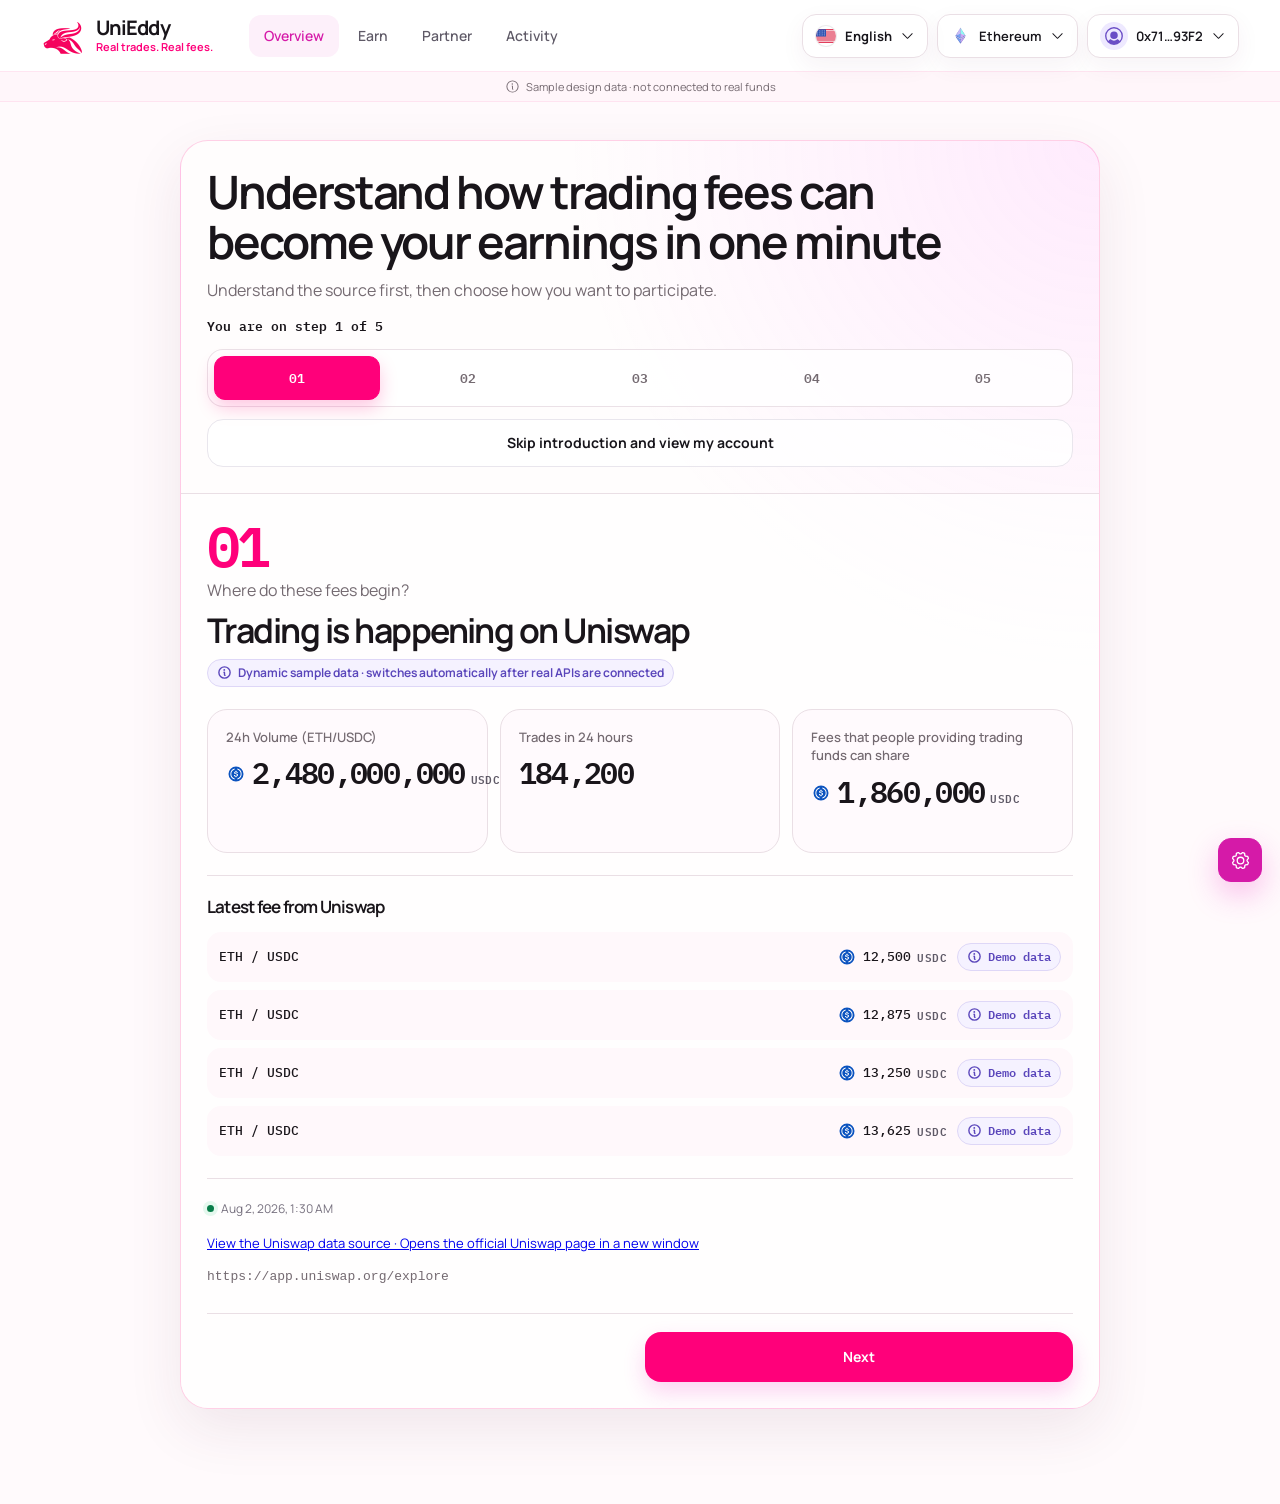
==== commit e38aee8f: "Deploy UniEddy single-card guided overview" ====
--- a/index.html
+++ b/index.html
@@ -5,11 +5,11 @@
     <meta name="viewport" content="width=device-width, initial-scale=1.0" />
     <link rel="icon" type="image/png" href="/assets/unieddy-buffalo.png" />
     <title>UniEddy</title>
-    <script type="module" crossorigin src="/assets/index-DQIKW10s.js"></script>
+    <script type="module" crossorigin src="/assets/index-BH_I7AfX.js"></script>
     <link rel="modulepreload" crossorigin href="/assets/vendor-react-D0Zxt-As.js">
     <link rel="modulepreload" crossorigin href="/assets/vendor-icons-C8fEzQvm.js">
     <link rel="modulepreload" crossorigin href="/assets/vendor-charts-dNZ58prw.js">
-    <link rel="stylesheet" crossorigin href="/assets/index-B8PT1kln.css">
+    <link rel="stylesheet" crossorigin href="/assets/index-DO9bHJAb.css">
   </head>
   <body>
     <div id="root"></div>
--- a/assets/index-DO9bHJAb.css
+++ b/assets/index-DO9bHJAb.css
@@ -0,0 +1 @@
+@font-face{font-family:Inter Variable;font-style:normal;font-display:swap;font-weight:100 900;src:url(/assets/inter-cyrillic-ext-wght-normal-BOeWTOD4.woff2) format("woff2-variations");unicode-range:U+0460-052F,U+1C80-1C8A,U+20B4,U+2DE0-2DFF,U+A640-A69F,U+FE2E-FE2F}@font-face{font-family:Inter Variable;font-style:normal;font-display:swap;font-weight:100 900;src:url(/assets/inter-cyrillic-wght-normal-DqGufNeO.woff2) format("woff2-variations");unicode-range:U+0301,U+0400-045F,U+0490-0491,U+04B0-04B1,U+2116}@font-face{font-family:Inter Variable;font-style:normal;font-display:swap;font-weight:100 900;src:url(/assets/inter-greek-ext-wght-normal-DlzME5K_.woff2) format("woff2-variations");unicode-range:U+1F00-1FFF}@font-face{font-family:Inter Variable;font-style:normal;font-display:swap;font-weight:100 900;src:url(/assets/inter-greek-wght-normal-CkhJZR-_.woff2) format("woff2-variations");unicode-range:U+0370-0377,U+037A-037F,U+0384-038A,U+038C,U+038E-03A1,U+03A3-03FF}@font-face{font-family:Inter Variable;font-style:normal;font-display:swap;font-weight:100 900;src:url(/assets/inter-vietnamese-wght-normal-CBcvBZtf.woff2) format("woff2-variations");unicode-range:U+0102-0103,U+0110-0111,U+0128-0129,U+0168-0169,U+01A0-01A1,U+01AF-01B0,U+0300-0301,U+0303-0304,U+0308-0309,U+0323,U+0329,U+1EA0-1EF9,U+20AB}@font-face{font-family:Inter Variable;font-style:normal;font-display:swap;font-weight:100 900;src:url(/assets/inter-latin-ext-wght-normal-DO1Apj_S.woff2) format("woff2-variations");unicode-range:U+0100-02BA,U+02BD-02C5,U+02C7-02CC,U+02CE-02D7,U+02DD-02FF,U+0304,U+0308,U+0329,U+1D00-1DBF,U+1E00-1E9F,U+1EF2-1EFF,U+2020,U+20A0-20AB,U+20AD-20C0,U+2113,U+2C60-2C7F,U+A720-A7FF}@font-face{font-family:Inter Variable;font-style:normal;font-display:swap;font-weight:100 900;src:url(/assets/inter-latin-wght-normal-Dx4kXJAl.woff2) format("woff2-variations");unicode-range:U+0000-00FF,U+0131,U+0152-0153,U+02BB-02BC,U+02C6,U+02DA,U+02DC,U+0304,U+0308,U+0329,U+2000-206F,U+20AC,U+2122,U+2191,U+2193,U+2212,U+2215,U+FEFF,U+FFFD}@font-face{font-family:Manrope Variable;font-style:normal;font-display:swap;font-weight:200 800;src:url([data-uri]) format("woff2-variations");unicode-range:U+0460-052F,U+1C80-1C8A,U+20B4,U+2DE0-2DFF,U+A640-A69F,U+FE2E-FE2F}@font-face{font-family:Manrope Variable;font-style:normal;font-display:swap;font-weight:200 800;src:url(/assets/manrope-cyrillic-wght-normal-Dvxsihut.woff2) format("woff2-variations");unicode-range:U+0301,U+0400-045F,U+0490-0491,U+04B0-04B1,U+2116}@font-face{font-family:Manrope Variable;font-style:normal;font-display:swap;font-weight:200 800;src:url(/assets/manrope-greek-wght-normal-DL7QRZyv.woff2) format("woff2-variations");unicode-range:U+0370-0377,U+037A-037F,U+0384-038A,U+038C,U+038E-03A1,U+03A3-03FF}@font-face{font-family:Manrope Variable;font-style:normal;font-display:swap;font-weight:200 800;src:url(/assets/manrope-vietnamese-wght-normal-usUDDRr7.woff2) format("woff2-variations");unicode-range:U+0102-0103,U+0110-0111,U+0128-0129,U+0168-0169,U+01A0-01A1,U+01AF-01B0,U+0300-0301,U+0303-0304,U+0308-0309,U+0323,U+0329,U+1EA0-1EF9,U+20AB}@font-face{font-family:Manrope Variable;font-style:normal;font-display:swap;font-weight:200 800;src:url(/assets/manrope-latin-ext-wght-normal-Ch3YOpNY.woff2) format("woff2-variations");unicode-range:U+0100-02BA,U+02BD-02C5,U+02C7-02CC,U+02CE-02D7,U+02DD-02FF,U+0304,U+0308,U+0329,U+1D00-1DBF,U+1E00-1E9F,U+1EF2-1EFF,U+2020,U+20A0-20AB,U+20AD-20C0,U+2113,U+2C60-2C7F,U+A720-A7FF}@font-face{font-family:Manrope Variable;font-style:normal;font-display:swap;font-weight:200 800;src:url(/assets/manrope-latin-wght-normal-DHIcAJRg.woff2) format("woff2-variations");unicode-range:U+0000-00FF,U+0131,U+0152-0153,U+02BB-02BC,U+02C6,U+02DA,U+02DC,U+0304,U+0308,U+0329,U+2000-206F,U+20AC,U+2122,U+2191,U+2193,U+2212,U+2215,U+FEFF,U+FFFD}@font-face{font-family:Noto Sans SC Variable;font-style:normal;font-display:swap;font-weight:100 900;src:url([data-uri]) format("woff2-variations");unicode-range:U+1f1e9-1f1f5,U+1f1f7-1f1ff,U+1f21a,U+1f232,U+1f234-1f237,U+1f250-1f251,U+1f300,U+1f302-1f308,U+1f30a-1f311,U+1f315,U+1f319-1f320,U+1f324,U+1f327,U+1f32a,U+1f32c-1f32d,U+1f330-1f357,U+1f359-1f37e}@font-face{font-family:Noto Sans SC Variable;font-style:normal;font-display:swap;font-weight:100 900;src:url(/assets/noto-sans-sc-5-wght-normal-DI846rD9.woff2) format("woff2-variations");unicode-range:U+fee3,U+fef3,U+ff03-ff04,U+ff07,U+ff0a,U+ff17-ff19,U+ff1c-ff1d,U+ff20-ff3a,U+ff3c,U+ff3e-ff5b,U+ff5d,U+ff61-ff65,U+ff67-ff6a,U+ff6c,U+ff6f-ff78,U+ff7a-ff7d,U+ff80-ff84,U+ff86,U+ff89-ff8e,U+ff92,U+ff97-ff9b,U+ff9d-ff9f,U+ffe0-ffe4,U+ffe6,U+ffe9,U+ffeb,U+ffed,U+fffc,U+1f004,U+1f170-1f171,U+1f192-1f195,U+1f198-1f19a,U+1f1e6-1f1e8}@font-face{font-family:Noto Sans SC Variable;font-style:normal;font-display:swap;font-weight:100 900;src:url(/assets/noto-sans-sc-6-wght-normal-ozUCEY9O.woff2) format("woff2-variations");unicode-range:U+f0a7,U+f0b2,U+f0b7,U+f0c9,U+f0d8,U+f0da,U+f0dc-f0dd,U+f0e0,U+f0e6,U+f0eb,U+f0fc,U+f101,U+f104-f105,U+f107,U+f10b,U+f11b,U+f14b,U+f18a,U+f193,U+f1d6-f1d7,U+f244,U+f27a,U+f296,U+f2ae,U+f471,U+f4b3,U+f610-f611,U+f880-f881,U+f8ec,U+f8f5,U+f8ff,U+f901,U+f90a,U+f92c-f92d,U+f934,U+f937,U+f941,U+f965,U+f967,U+f969,U+f96b,U+f96f,U+f974,U+f978-f979,U+f97e,U+f981,U+f98a,U+f98e,U+f997,U+f99c,U+f9b2,U+f9b5,U+f9ba,U+f9be,U+f9ca,U+f9d0-f9d1,U+f9dd,U+f9e0-f9e1,U+f9e4,U+f9f7,U+fa00-fa01,U+fa08,U+fa0a,U+fa11,U+fb01-fb02,U+fdfc,U+fe0e,U+fe30-fe31,U+fe33-fe44,U+fe49-fe52,U+fe54-fe57,U+fe59-fe66,U+fe68-fe6b,U+fe8e,U+fe92-fe93,U+feae,U+feb8,U+fecb-fecc,U+fee0}@font-face{font-family:Noto Sans SC Variable;font-style:normal;font-display:swap;font-weight:100 900;src:url(/assets/noto-sans-sc-21-wght-normal-DIu_1ZBI.woff2) format("woff2-variations");unicode-range:U+9f83,U+9f85-9f8d,U+9f90-9f91,U+9f94-9f96,U+9f98,U+9f9b-9f9c,U+9f9e,U+9fa0,U+9fa2,U+9ff0-9fff,U+a001,U+a007,U+a025,U+a046-a047,U+a057,U+a072,U+a078-a079,U+a083,U+a085,U+a100,U+a118,U+a132,U+a134,U+a1f4,U+a242,U+a4a6,U+a4aa,U+a4b0-a4b1,U+a4b3,U+a9c1-a9c2,U+ac00-ac01,U+ac04,U+ac08,U+ac10-ac11,U+ac13-ac16,U+ac19,U+ac1c-ac1d,U+ac24,U+ac70-ac71,U+ac74,U+ac77-ac78,U+ac80-ac81,U+ac83,U+ac8c,U+ac90,U+ac9f-aca0,U+aca8-aca9,U+acac,U+acb0,U+acbd,U+acc1,U+acc4,U+ace0-ace1,U+ace4,U+ace8,U+acf3,U+acf5,U+acfc-acfd,U+ad00,U+ad0c,U+ad11,U+ad1c,U+ad34,U+ad50,U+ad64,U+ad6c,U+ad70,U+ad74,U+ad7f,U+ad81,U+ad8c,U+adc0,U+adc8,U+addc,U+ade0,U+adf8-adf9,U+adfc,U+ae00,U+ae08-ae09,U+ae0b,U+ae30,U+ae34,U+ae38,U+ae40,U+ae4a,U+ae4c,U+ae54,U+ae68,U+aebc,U+aed8,U+af2c-af2d}@font-face{font-family:Noto Sans SC Variable;font-style:normal;font-display:swap;font-weight:100 900;src:url(/assets/noto-sans-sc-22-wght-normal-VXjdYcT-.woff2) format("woff2-variations");unicode-range:U+9e30-9e33,U+9e35-9e3b,U+9e3e,U+9e40-9e44,U+9e46-9e4e,U+9e51,U+9e53,U+9e55-9e58,U+9e5a-9e5c,U+9e5e-9e63,U+9e66-9e6e,U+9e71,U+9e73,U+9e75,U+9e78-9e79,U+9e7c-9e7e,U+9e82,U+9e86-9e88,U+9e8b-9e8c,U+9e90-9e91,U+9e93,U+9e95,U+9e97,U+9e9d,U+9ea4-9ea5,U+9ea9-9eaa,U+9eb4-9eb5,U+9eb8-9eba,U+9ebc-9ebf,U+9ec3,U+9ec9,U+9ecd,U+9ed0,U+9ed2-9ed3,U+9ed5-9ed6,U+9ed9,U+9edc-9edd,U+9edf-9ee0,U+9ee2,U+9ee5,U+9ee7-9eea,U+9eef,U+9ef1,U+9ef3-9ef4,U+9ef6,U+9ef9,U+9efb-9efc,U+9efe,U+9f0b,U+9f0d,U+9f10,U+9f14,U+9f17,U+9f19,U+9f22,U+9f29,U+9f2c,U+9f2f,U+9f31,U+9f37,U+9f39,U+9f3d-9f3e,U+9f41,U+9f4a-9f4b,U+9f51-9f52,U+9f61-9f63,U+9f66-9f67,U+9f80-9f81}@font-face{font-family:Noto Sans SC Variable;font-style:normal;font-display:swap;font-weight:100 900;src:url(/assets/noto-sans-sc-23-wght-normal-4HrHKhpL.woff2) format("woff2-variations");unicode-range:U+9c82-9c83,U+9c85-9c8c,U+9c8e-9c92,U+9c94-9c9b,U+9c9e-9ca3,U+9ca5-9ca7,U+9ca9,U+9cab,U+9cad-9cae,U+9cb1-9cb7,U+9cb9-9cbd,U+9cbf-9cc0,U+9cc3,U+9cc5-9cc7,U+9cc9-9cd1,U+9cd3-9cda,U+9cdc-9cdd,U+9cdf,U+9ce1-9ce3,U+9ce5,U+9ce9,U+9cee-9cef,U+9cf3-9cf4,U+9cf6,U+9cfc-9cfd,U+9d02,U+9d08-9d09,U+9d12,U+9d1b,U+9d1e,U+9d26,U+9d28,U+9d37,U+9d3b,U+9d3f,U+9d51,U+9d59,U+9d5c-9d5d,U+9d5f-9d61,U+9d6c,U+9d70,U+9d72,U+9d7a,U+9d7e,U+9d84,U+9d89,U+9d8f,U+9d92,U+9daf,U+9db4,U+9db8,U+9dbc,U+9dc4,U+9dc7,U+9dc9,U+9dd7,U+9ddf,U+9df2,U+9df9-9dfa,U+9e0a,U+9e11,U+9e1a,U+9e1e,U+9e20,U+9e22,U+9e28-9e2c,U+9e2e-9e2f}@font-face{font-family:Noto Sans SC Variable;font-style:normal;font-display:swap;font-weight:100 900;src:url(/assets/noto-sans-sc-24-wght-normal-B58DWgHS.woff2) format("woff2-variations");unicode-range:U+9a80,U+9a83,U+9a85,U+9a88-9a8a,U+9a8d-9a8e,U+9a90,U+9a92-9a93,U+9a95-9a96,U+9a98-9a99,U+9a9b-9aa2,U+9aa5,U+9aa7,U+9aaf-9ab1,U+9ab5-9ab6,U+9ab9-9aba,U+9ac0-9ac4,U+9ac8,U+9acb-9acc,U+9ace-9acf,U+9ad1-9ad2,U+9ad9,U+9adf,U+9ae1,U+9ae3,U+9aea-9aeb,U+9aed-9aef,U+9af4,U+9af9,U+9afb,U+9b03-9b04,U+9b06,U+9b08,U+9b0d,U+9b0f-9b10,U+9b13,U+9b18,U+9b1a,U+9b1f,U+9b22-9b23,U+9b25,U+9b27-9b28,U+9b2a,U+9b2f,U+9b31-9b32,U+9b3b,U+9b43,U+9b46-9b49,U+9b4d-9b4e,U+9b51,U+9b56,U+9b58,U+9b5a,U+9b5c,U+9b5f,U+9b61-9b62,U+9b6f,U+9b77,U+9b80,U+9b88,U+9b8b,U+9b8e,U+9b91,U+9b9f-9ba0,U+9ba8,U+9baa-9bab,U+9bad-9bae,U+9bb0-9bb1,U+9bb8,U+9bc9-9bca,U+9bd3,U+9bd6,U+9bdb,U+9be8,U+9bf0-9bf1,U+9c02,U+9c10,U+9c15,U+9c24,U+9c2d,U+9c32,U+9c39,U+9c3b,U+9c40,U+9c47-9c49,U+9c53,U+9c57,U+9c64,U+9c72,U+9c77-9c78,U+9c7b,U+9c7f-9c80}@font-face{font-family:Noto Sans SC Variable;font-style:normal;font-display:swap;font-weight:100 900;src:url(/assets/noto-sans-sc-25-wght-normal-C3Jm6l7O.woff2) format("woff2-variations");unicode-range:U+98dd,U+98e1-98e2,U+98e7-98ea,U+98ec,U+98ee-98ef,U+98f2,U+98f4,U+98fc-98fe,U+9903,U+9905,U+9908,U+990a,U+990c-990d,U+9913-9914,U+9918,U+991a-991b,U+991e,U+9921,U+9928,U+992c,U+992e,U+9935,U+9938-9939,U+993d-993e,U+9945,U+994b-994c,U+9951-9952,U+9954-9955,U+9957,U+995e,U+9963,U+9966-9969,U+996b-996c,U+996f,U+9974-9975,U+9977-9979,U+997d-997e,U+9980-9981,U+9983-9984,U+9987,U+998a-998b,U+998d-9991,U+9993-9995,U+9997-9998,U+99a5,U+99ab,U+99ad-99ae,U+99b1,U+99b3-99b4,U+99bc,U+99bf,U+99c1,U+99c3-99c6,U+99cc,U+99d0,U+99d2,U+99d5,U+99db,U+99dd,U+99e1,U+99ed,U+99f1,U+99ff,U+9a01,U+9a03-9a04,U+9a0e-9a0f,U+9a11-9a13,U+9a19,U+9a1b,U+9a28,U+9a2b,U+9a30,U+9a32,U+9a37,U+9a40,U+9a45,U+9a4a,U+9a4d-9a4e,U+9a52,U+9a55,U+9a57,U+9a5a-9a5b,U+9a5f,U+9a62,U+9a65,U+9a69,U+9a6b,U+9a6e,U+9a75,U+9a77-9a7a,U+9a7d}@font-face{font-family:Noto Sans SC Variable;font-style:normal;font-display:swap;font-weight:100 900;src:url(/assets/noto-sans-sc-26-wght-normal-YNOygvr_.woff2) format("woff2-variations");unicode-range:U+975b-975c,U+9763,U+9765-9766,U+976c-976d,U+9773,U+9776,U+977a,U+977c,U+9784-9785,U+978e-978f,U+9791-9792,U+9794-9795,U+9798,U+979a,U+979e,U+97a3,U+97a5-97a6,U+97a8,U+97ab-97ac,U+97ae-97af,U+97b2,U+97b4,U+97c6,U+97cb-97cc,U+97d3,U+97d8,U+97dc,U+97e1,U+97ea-97eb,U+97ee,U+97fb,U+97fe-97ff,U+9801-9803,U+9805-9806,U+9808,U+980c,U+9810-9814,U+9817-9818,U+981e,U+9820-9821,U+9824,U+9828,U+982b-982d,U+9830,U+9834,U+9838-9839,U+983c,U+9846,U+984d-984f,U+9851-9852,U+9854-9855,U+9857-9858,U+985a-985b,U+9862-9863,U+9865,U+9867,U+986b,U+986f-9871,U+9877-9878,U+987c,U+9880,U+9883,U+9885,U+9889,U+988b-988f,U+9893-9895,U+9899-989b,U+989e-989f,U+98a1-98a2,U+98a5-98a7,U+98a9,U+98af,U+98b1,U+98b6,U+98ba,U+98be,U+98c3-98c4,U+98c6-98c8,U+98cf-98d6,U+98da-98db}@font-face{font-family:Noto Sans SC Variable;font-style:normal;font-display:swap;font-weight:100 900;src:url(/assets/noto-sans-sc-27-wght-normal-BP2pEGQH.woff2) format("woff2-variations");unicode-range:U+95c4-95ca,U+95cc-95cd,U+95d4-95d6,U+95d8,U+95e1-95e2,U+95e9,U+95f0-95f1,U+95f3,U+95f6,U+95fc,U+95fe-95ff,U+9602-9604,U+9606-960d,U+960f,U+9611-9613,U+9615-9617,U+9619-961b,U+961d,U+9621,U+9628,U+962f,U+963c-963e,U+9641-9642,U+9649,U+9654,U+965b-965f,U+9661,U+9663,U+9665,U+9667-9668,U+966c,U+9670,U+9672-9674,U+9678,U+967a,U+967d,U+9682,U+9685,U+9688,U+968a,U+968d-968e,U+9695,U+9697-9698,U+969e,U+96a0,U+96a3-96a4,U+96a8,U+96aa,U+96b0-96b1,U+96b3-96b4,U+96b7-96b9,U+96bb-96bd,U+96c9,U+96cb,U+96ce,U+96d1-96d2,U+96d6,U+96d9,U+96db-96dc,U+96de,U+96e0,U+96e3,U+96e9,U+96eb,U+96f0-96f2,U+96f9,U+96ff,U+9701-9702,U+9705,U+9708,U+970a,U+970e-970f,U+9711,U+9719,U+9727,U+972a,U+972d,U+9730,U+973d,U+9742,U+9744,U+9748-9749,U+9750-9751,U+975a}@font-face{font-family:Noto Sans SC Variable;font-style:normal;font-display:swap;font-weight:100 900;src:url(/assets/noto-sans-sc-28-wght-normal-BWPKDbtH.woff2) format("woff2-variations");unicode-range:U+94f5,U+94f7,U+94f9,U+94fb-94fd,U+94ff,U+9503-9504,U+9506-9507,U+9509-950a,U+950d-950f,U+9511-9518,U+951a-9520,U+9522,U+9528-952d,U+9530-953a,U+953c-953f,U+9543-9546,U+9548-9550,U+9552-9555,U+9557-955b,U+955d-9568,U+956a-956d,U+9570-9574,U+9583,U+9586,U+9589,U+958e-958f,U+9591-9592,U+9594,U+9598-9599,U+959e-95a0,U+95a2-95a6,U+95a8-95b2,U+95b4,U+95b8-95c3}@font-face{font-family:Noto Sans SC Variable;font-style:normal;font-display:swap;font-weight:100 900;src:url(/assets/noto-sans-sc-29-wght-normal-45aVmHn_.woff2) format("woff2-variations");unicode-range:U+941c-942b,U+942d-942e,U+9432-9433,U+9435,U+9438,U+943a,U+943e,U+9444,U+944a,U+9451-9452,U+945a,U+9462-9463,U+9465,U+9470-9487,U+948a-9492,U+9494-9498,U+949a,U+949c-949d,U+94a1,U+94a3-94a4,U+94a8,U+94aa-94ad,U+94af,U+94b2,U+94b4-94ba,U+94bc-94c0,U+94c4,U+94c6-94db,U+94de-94ec,U+94ee-94f1,U+94f3}@font-face{font-family:Noto Sans SC Variable;font-style:normal;font-display:swap;font-weight:100 900;src:url(/assets/noto-sans-sc-30-wght-normal-B8_s30jZ.woff2) format("woff2-variations");unicode-range:U+92ec-92ed,U+92f0,U+92f3,U+92f8,U+92fc,U+9304,U+9306,U+9310,U+9312,U+9315,U+9318,U+931a,U+931e,U+9320-9322,U+9324,U+9326-9329,U+932b-932c,U+932f,U+9331-9332,U+9335-9336,U+933e,U+9340-9341,U+934a-9360,U+9362-9363,U+9365-936b,U+936e,U+9375,U+937e,U+9382,U+938a,U+938c,U+938f,U+9393-9394,U+9396-9397,U+939a,U+93a2,U+93a7,U+93ac-93cd,U+93d0-93d1,U+93d6-93d8,U+93de-93df,U+93e1-93e2,U+93e4,U+93f8,U+93fb,U+93fd,U+940e-941a}@font-face{font-family:Noto Sans SC Variable;font-style:normal;font-display:swap;font-weight:100 900;src:url(/assets/noto-sans-sc-31-wght-normal-DW0t445S.woff2) format("woff2-variations");unicode-range:U+9163-9164,U+9169,U+9170,U+9172,U+9174,U+9179-917a,U+917d-917e,U+9182-9183,U+9185,U+918c-918d,U+9190-9191,U+919a,U+919c,U+91a1-91a4,U+91a8,U+91aa-91af,U+91b4-91b5,U+91b8,U+91ba,U+91be,U+91c0-91c1,U+91c6,U+91c8,U+91cb,U+91d0,U+91d2,U+91d7-91d8,U+91dd,U+91e3,U+91e6-91e7,U+91ed,U+91f0,U+91f5,U+91f9,U+9200,U+9205,U+9207-920a,U+920d-920e,U+9210,U+9214-9215,U+921c,U+921e,U+9221,U+9223-9227,U+9229-922a,U+922d,U+9234-9235,U+9237,U+9239-923a,U+923c-9240,U+9244-9246,U+9249,U+924e-924f,U+9251,U+9253,U+9257,U+925b,U+925e,U+9262,U+9264-9266,U+9268,U+926c,U+926f,U+9271,U+927b,U+927e,U+9280,U+9283,U+9285-928a,U+928e,U+9291,U+9293,U+9296,U+9298,U+929c-929d,U+92a8,U+92ab-92ae,U+92b3,U+92b6-92b7,U+92b9,U+92c1,U+92c5-92c6,U+92c8,U+92cc,U+92d0,U+92d2,U+92e4,U+92ea}@font-face{font-family:Noto Sans SC Variable;font-style:normal;font-display:swap;font-weight:100 900;src:url(/assets/noto-sans-sc-32-wght-normal-ShbWPcei.woff2) format("woff2-variations");unicode-range:U+9004,U+900b,U+9011,U+9015-9016,U+901e,U+9021,U+9026,U+902d,U+902f,U+9031,U+9035-9036,U+9039-903a,U+9041,U+9044-9046,U+904a,U+904f-9052,U+9054-9055,U+9058-9059,U+905b-905e,U+9060-9062,U+9068-9069,U+906f,U+9072,U+9074,U+9076-907a,U+907c-907d,U+9081,U+9083,U+9085,U+9087-908b,U+908f,U+9095,U+9097,U+9099-909b,U+909d,U+90a0-90a1,U+90a8-90a9,U+90ac,U+90b0,U+90b2-90b4,U+90b6,U+90b8,U+90ba,U+90bd-90be,U+90c3-90c5,U+90c7-90c8,U+90cf-90d0,U+90d3,U+90d5,U+90d7,U+90da-90dc,U+90de,U+90e2,U+90e4,U+90e6-90e7,U+90ea-90eb,U+90ef,U+90f4-90f5,U+90f7,U+90fe-9100,U+9104,U+9109,U+910c,U+9112,U+9114-9115,U+9118,U+911c,U+911e,U+9120,U+9122-9123,U+9127,U+912d,U+912f-9132,U+9139-913a,U+9143,U+9146,U+9149-914a,U+914c,U+914e-9150,U+9154,U+9157,U+915a,U+915d-915e,U+9161-9162}@font-face{font-family:Noto Sans SC Variable;font-style:normal;font-display:swap;font-weight:100 900;src:url(/assets/noto-sans-sc-33-wght-normal-BOTZYTjM.woff2) format("woff2-variations");unicode-range:U+8e41-8e42,U+8e47,U+8e49-8e4b,U+8e50-8e53,U+8e59-8e5a,U+8e5f-8e60,U+8e64,U+8e69,U+8e6c,U+8e70,U+8e74,U+8e76,U+8e7a-8e7c,U+8e7f,U+8e84-8e85,U+8e87,U+8e89,U+8e8b,U+8e8d,U+8e8f-8e90,U+8e94,U+8e99,U+8e9c,U+8e9e,U+8eaa,U+8eac,U+8eb0,U+8eb6,U+8ec0,U+8ec6,U+8eca-8ece,U+8ed2,U+8eda,U+8edf,U+8ee2,U+8eeb,U+8ef8,U+8efb-8efe,U+8f03,U+8f09,U+8f0b,U+8f12-8f15,U+8f1b,U+8f1d,U+8f1f,U+8f29-8f2a,U+8f2f,U+8f36,U+8f38,U+8f3b,U+8f3e-8f3f,U+8f44-8f45,U+8f49,U+8f4d-8f4e,U+8f5f,U+8f6b,U+8f6d,U+8f71-8f73,U+8f75-8f76,U+8f78-8f7a,U+8f7c,U+8f7e,U+8f81-8f82,U+8f84,U+8f87,U+8f8a-8f8b,U+8f8d-8f8f,U+8f94-8f95,U+8f97-8f9a,U+8fa6,U+8fad-8faf,U+8fb2,U+8fb5-8fb7,U+8fba-8fbc,U+8fbf,U+8fc2,U+8fcb,U+8fcd,U+8fd3,U+8fd5,U+8fd7,U+8fda,U+8fe2-8fe5,U+8fe8-8fe9,U+8fee,U+8ff3-8ff4,U+8ff8,U+8ffa}@font-face{font-family:Noto Sans SC Variable;font-style:normal;font-display:swap;font-weight:100 900;src:url(/assets/noto-sans-sc-34-wght-normal-BF1rqDSt.woff2) format("woff2-variations");unicode-range:U+8cbd,U+8cbf-8cc4,U+8cc7-8cc8,U+8cca,U+8ccd,U+8cd1,U+8cd3,U+8cdb-8cdc,U+8cde,U+8ce0,U+8ce2-8ce4,U+8ce6-8ce8,U+8cea,U+8ced,U+8cf4,U+8cf8,U+8cfa,U+8cfc-8cfd,U+8d04-8d05,U+8d07-8d08,U+8d0a,U+8d0d,U+8d0f,U+8d13-8d14,U+8d16,U+8d1b,U+8d20,U+8d30,U+8d32-8d33,U+8d36,U+8d3b,U+8d3d,U+8d40,U+8d42-8d43,U+8d45-8d46,U+8d48-8d4a,U+8d4d,U+8d51,U+8d53,U+8d55,U+8d59,U+8d5c-8d5d,U+8d5f,U+8d61,U+8d66-8d67,U+8d6a,U+8d6d,U+8d71,U+8d73,U+8d84,U+8d90-8d91,U+8d94-8d95,U+8d99,U+8da8,U+8daf,U+8db1,U+8db5,U+8db8,U+8dba,U+8dbc,U+8dbf,U+8dc2,U+8dc4,U+8dc6,U+8dcb,U+8dce-8dcf,U+8dd6-8dd7,U+8dda-8ddb,U+8dde,U+8de1,U+8de3-8de4,U+8de9,U+8deb-8dec,U+8df0-8df1,U+8df6-8dfd,U+8e05,U+8e07,U+8e09-8e0a,U+8e0c,U+8e0e,U+8e10,U+8e14,U+8e1d-8e1f,U+8e23,U+8e26,U+8e2b-8e31,U+8e34-8e35,U+8e39-8e3a,U+8e3d,U+8e40}@font-face{font-family:Noto Sans SC Variable;font-style:normal;font-display:swap;font-weight:100 900;src:url(/assets/noto-sans-sc-35-wght-normal-Bosspiyr.woff2) format("woff2-variations");unicode-range:U+8b80,U+8b83,U+8b8a,U+8b8c,U+8b90,U+8b93,U+8b99-8b9a,U+8ba0,U+8ba3,U+8ba5-8ba7,U+8baa-8bac,U+8bb4-8bb5,U+8bb7,U+8bb9,U+8bc2-8bc3,U+8bc5,U+8bcb-8bcc,U+8bce-8bd0,U+8bd2-8bd4,U+8bd6,U+8bd8-8bd9,U+8bdc,U+8bdf,U+8be3-8be4,U+8be7-8be9,U+8beb-8bec,U+8bee,U+8bf0,U+8bf2-8bf3,U+8bf6,U+8bf9,U+8bfc-8bfd,U+8bff-8c00,U+8c02,U+8c04,U+8c06-8c07,U+8c0c,U+8c0f,U+8c11-8c12,U+8c14-8c1b,U+8c1d-8c21,U+8c24-8c25,U+8c27,U+8c2a-8c2c,U+8c2e-8c30,U+8c32-8c36,U+8c3f,U+8c47-8c4c,U+8c4e-8c50,U+8c54-8c56,U+8c62,U+8c68,U+8c6c,U+8c73,U+8c78,U+8c7a,U+8c82,U+8c85,U+8c89-8c8a,U+8c8d-8c8e,U+8c90,U+8c93-8c94,U+8c98,U+8c9d-8c9e,U+8ca0-8ca2,U+8ca7-8cac,U+8caf-8cb0,U+8cb3-8cb4,U+8cb6-8cb9,U+8cbb-8cbc}@font-face{font-family:Noto Sans SC Variable;font-style:normal;font-display:swap;font-weight:100 900;src:url(/assets/noto-sans-sc-36-wght-normal-CtU9CyKw.woff2) format("woff2-variations");unicode-range:U+8a15-8a18,U+8a1a-8a1b,U+8a1d,U+8a1f,U+8a22-8a23,U+8a25,U+8a2b,U+8a2d,U+8a31,U+8a33-8a34,U+8a36-8a38,U+8a3a,U+8a3c,U+8a3e,U+8a40-8a41,U+8a46,U+8a48,U+8a50,U+8a52,U+8a54-8a55,U+8a58,U+8a5b,U+8a5d-8a63,U+8a66,U+8a69-8a6b,U+8a6d-8a6e,U+8a70,U+8a72-8a73,U+8a7a,U+8a85,U+8a87,U+8a8a,U+8a8c-8a8d,U+8a90-8a92,U+8a95,U+8a98,U+8aa0-8aa1,U+8aa3-8aa6,U+8aa8-8aa9,U+8aac-8aae,U+8ab0,U+8ab2,U+8ab8-8ab9,U+8abc,U+8abe-8abf,U+8ac7,U+8acf,U+8ad2,U+8ad6-8ad7,U+8adb-8adc,U+8adf,U+8ae1,U+8ae6-8ae8,U+8aeb,U+8aed-8aee,U+8af1,U+8af3-8af4,U+8af7-8af8,U+8afa,U+8afe,U+8b00-8b02,U+8b07,U+8b0a,U+8b0c,U+8b0e,U+8b10,U+8b17,U+8b19,U+8b1b,U+8b1d,U+8b20-8b21,U+8b26,U+8b28,U+8b2c,U+8b33,U+8b39,U+8b3e-8b3f,U+8b41,U+8b45,U+8b49,U+8b4c,U+8b4f,U+8b57-8b58,U+8b5a,U+8b5c,U+8b5e,U+8b60,U+8b6c,U+8b6f-8b70,U+8b72,U+8b74,U+8b77,U+8b7d}@font-face{font-family:Noto Sans SC Variable;font-style:normal;font-display:swap;font-weight:100 900;src:url(/assets/noto-sans-sc-37-wght-normal-ghDiyiuv.woff2) format("woff2-variations");unicode-range:U+8882,U+8884-8886,U+8888,U+888f,U+8892-8893,U+889b,U+88a2,U+88a4,U+88a6,U+88a8,U+88aa,U+88ae,U+88b1,U+88b4,U+88b7,U+88bc,U+88c0,U+88c6-88c9,U+88ce-88cf,U+88d1-88d3,U+88d8,U+88db-88dd,U+88df,U+88e1-88e3,U+88e5,U+88e8,U+88ec,U+88f0-88f1,U+88f3-88f4,U+88fc-88fe,U+8900,U+8902,U+8906-8907,U+8909-890c,U+8912-8915,U+8918-891b,U+8921,U+8925,U+892b,U+8930,U+8932,U+8934,U+8936,U+893b,U+893d,U+8941,U+894c,U+8955-8956,U+8959,U+895c,U+895e-8960,U+8966,U+896a,U+896c,U+896f-8970,U+8972,U+897b,U+897e,U+8980,U+8983,U+8985,U+8987-8988,U+898c,U+898f,U+8993,U+8997,U+899a,U+89a1,U+89a7,U+89a9-89aa,U+89b2-89b3,U+89b7,U+89c0,U+89c7,U+89ca-89cc,U+89ce-89d1,U+89d6,U+89da,U+89dc,U+89de,U+89e5,U+89e7,U+89eb,U+89ef,U+89f1,U+89f3-89f4,U+89f8,U+89ff,U+8a01-8a03,U+8a07-8a0a,U+8a0e-8a0f,U+8a13}@font-face{font-family:Noto Sans SC Variable;font-style:normal;font-display:swap;font-weight:100 900;src:url(/assets/noto-sans-sc-38-wght-normal-4Nz8k_dt.woff2) format("woff2-variations");unicode-range:U+86f4,U+86f8-86f9,U+86fb,U+86fe,U+8703,U+8706-870a,U+870d,U+8711-8713,U+871a,U+871e,U+8722-8723,U+8725,U+8729,U+872e,U+8731,U+8734,U+8737,U+873a-873b,U+873e-8740,U+8742,U+8747-8748,U+8753,U+8755,U+8757-8758,U+875d,U+875f,U+8762-8766,U+8768,U+876e,U+8770,U+8772,U+8775,U+8778,U+877b-877e,U+8782,U+8785,U+8788,U+878b,U+8793,U+8797,U+879a,U+879e-87a0,U+87a2-87a3,U+87a8,U+87ab-87ad,U+87af,U+87b3,U+87b5,U+87bd,U+87c0,U+87c4,U+87c6,U+87ca-87cb,U+87d1-87d2,U+87db-87dc,U+87de,U+87e0,U+87e5,U+87ea,U+87ec,U+87ee,U+87f2-87f3,U+87fb,U+87fd-87fe,U+8802-8803,U+8805,U+880a-880b,U+880d,U+8813-8816,U+8819,U+881b,U+881f,U+8821,U+8823,U+8831-8832,U+8835-8836,U+8839,U+883b-883c,U+8844,U+8846,U+884a,U+884e,U+8852-8853,U+8855,U+8859,U+885b,U+885d-885e,U+8862,U+8864,U+8869-886a,U+886e-886f,U+8872,U+8879,U+887d-887f}@font-face{font-family:Noto Sans SC Variable;font-style:normal;font-display:swap;font-weight:100 900;src:url(/assets/noto-sans-sc-39-wght-normal-Ddtm1XVC.woff2) format("woff2-variations");unicode-range:U+8548,U+854e,U+8553,U+8556-8557,U+8559,U+855e,U+8561,U+8564-8565,U+8568-856a,U+856d,U+856f-8570,U+8572,U+8576,U+8579-857b,U+8580,U+8585-8586,U+8588,U+858a,U+858f,U+8591,U+8594,U+8599,U+859c,U+85a2,U+85a4,U+85a6,U+85a8-85a9,U+85ab-85ac,U+85ae,U+85b7-85b9,U+85be,U+85c1,U+85c7,U+85cd,U+85d0,U+85d3,U+85d5,U+85dc-85dd,U+85df-85e0,U+85e5-85e6,U+85e8-85ea,U+85f4,U+85f9,U+85fe-85ff,U+8602,U+8605-8607,U+860a-860b,U+8616,U+8618,U+861a,U+8627,U+8629,U+862d,U+8638,U+863c,U+863f,U+864d,U+864f,U+8652-8655,U+865b-865c,U+865f,U+8662,U+8667,U+866c,U+866e,U+8671,U+8675,U+867a-867c,U+867f,U+868b,U+868d,U+8693,U+869c-869d,U+86a1,U+86a3-86a4,U+86a7-86a9,U+86ac,U+86af-86b1,U+86b4-86b6,U+86ba,U+86c0,U+86c4,U+86c6,U+86c9-86ca,U+86cd-86d1,U+86d4,U+86d8,U+86de-86df,U+86e4,U+86e6,U+86e9,U+86ed,U+86ef-86f3}@font-face{font-family:Noto Sans SC Variable;font-style:normal;font-display:swap;font-weight:100 900;src:url(/assets/noto-sans-sc-40-wght-normal-BVn4-kgX.woff2) format("woff2-variations");unicode-range:U+83c5,U+83c8-83c9,U+83cb,U+83d1,U+83d3-83d6,U+83d8,U+83db,U+83dd,U+83df,U+83e1,U+83e5,U+83ea-83eb,U+83f0,U+83f4,U+83f8-83f9,U+83fb,U+83fd,U+83ff,U+8401,U+8406,U+840a-840b,U+840f,U+8411,U+8418,U+841c,U+8420,U+8422-8424,U+8426,U+8429,U+842c,U+8438-8439,U+843b-843c,U+843f,U+8446-8447,U+8449,U+844e,U+8451-8452,U+8456,U+8459-845a,U+845c,U+8462,U+8466,U+846d,U+846f-8470,U+8473,U+8476-8478,U+847a,U+847d,U+8484-8485,U+8487,U+8489,U+848c,U+848e,U+8490,U+8493-8494,U+8497,U+849b,U+849e-849f,U+84a1,U+84a5,U+84a8,U+84af,U+84b4,U+84b9-84bf,U+84c1-84c2,U+84c5-84c7,U+84ca-84cb,U+84cd,U+84d0-84d1,U+84d3,U+84d6,U+84df-84e0,U+84e2-84e3,U+84e5-84e7,U+84ee,U+84f3,U+84f6,U+84fa,U+84fc,U+84ff-8500,U+850c,U+8511,U+8514-8515,U+8517-8518,U+851f,U+8523,U+8525-8526,U+8529,U+852b,U+852d,U+8532,U+8534-8535,U+8538-853a,U+853c,U+8543,U+8545}@font-face{font-family:Noto Sans SC Variable;font-style:normal;font-display:swap;font-weight:100 900;src:url(/assets/noto-sans-sc-41-wght-normal-CZqajZnl.woff2) format("woff2-variations");unicode-range:U+82bc,U+82be,U+82c0-82c2,U+82c4-82c8,U+82ca-82cc,U+82ce,U+82d0,U+82d2-82d3,U+82d5-82d6,U+82d8-82d9,U+82dc-82de,U+82e0-82e4,U+82e7,U+82e9-82eb,U+82ed-82ee,U+82f3-82f4,U+82f7-82f8,U+82fa-8301,U+8306-8308,U+830c-830d,U+830f,U+8311,U+8313-8315,U+8318,U+831a-831b,U+831d,U+8324,U+8327,U+832a,U+832c-832d,U+832f,U+8331-8334,U+833a-833c,U+8340,U+8343-8345,U+8347-8348,U+834a,U+834c,U+834f,U+8351,U+8356,U+8358-835c,U+835e,U+8360,U+8364-8366,U+8368-836a,U+836c-836e,U+8373,U+8378,U+837b-837d,U+837f-8380,U+8382,U+8388,U+838a-838b,U+8392,U+8394,U+8396,U+8398-8399,U+839b-839c,U+83a0,U+83a2-83a3,U+83a8-83aa,U+83ae-83b0,U+83b3-83b4,U+83b6,U+83b8,U+83ba,U+83bc-83bd,U+83bf-83c0,U+83c2}@font-face{font-family:Noto Sans SC Variable;font-style:normal;font-display:swap;font-weight:100 900;src:url(/assets/noto-sans-sc-42-wght-normal-CQ4lY28u.woff2) format("woff2-variations");unicode-range:U+8166-8169,U+816b,U+816d,U+8171,U+8173-8174,U+8178,U+817c-817d,U+8182,U+8188,U+8191,U+8198-819b,U+81a0,U+81a3,U+81a5-81a6,U+81a9,U+81b6,U+81ba-81bb,U+81bd,U+81bf,U+81c1,U+81c3,U+81c6,U+81c9-81ca,U+81cc-81cd,U+81d1,U+81d3-81d4,U+81d8,U+81db-81dc,U+81de-81df,U+81e5,U+81e7-81e9,U+81eb-81ec,U+81ee-81ef,U+81f5,U+81f8,U+81fa,U+81fc,U+81fe,U+8200-8202,U+8204,U+8208-820a,U+820e-8210,U+8216-8218,U+821b-821c,U+8221-8224,U+8226-8228,U+822b,U+822d,U+822f,U+8232-8234,U+8237-8238,U+823a-823b,U+823e,U+8244,U+8249,U+824b,U+824f,U+8259-825a,U+825f,U+8266,U+8268,U+826e,U+8271,U+8276-8279,U+827d,U+827f,U+8283-8284,U+8288-828a,U+828d-8291,U+8293-8294,U+8296-8298,U+829f-82a1,U+82a3-82a4,U+82a7-82ab,U+82ae,U+82b0,U+82b2,U+82b4-82b6}@font-face{font-family:Noto Sans SC Variable;font-style:normal;font-display:swap;font-weight:100 900;src:url(/assets/noto-sans-sc-43-wght-normal-psppu0d8.woff2) format("woff2-variations");unicode-range:U+8016,U+8018-8019,U+801c,U+801e,U+8026-802a,U+8031,U+8034-8035,U+8037,U+8043,U+804b,U+804d,U+8052,U+8056,U+8059,U+805e,U+8061,U+8068-8069,U+806e-8074,U+8076-8078,U+807c-8080,U+8082,U+8084-8085,U+8088,U+808f,U+8093,U+809c,U+809f,U+80ab,U+80ad-80ae,U+80b1,U+80b6-80b8,U+80bc-80bd,U+80c2,U+80c4,U+80ca,U+80cd,U+80d1,U+80d4,U+80d7,U+80d9-80db,U+80dd,U+80e0,U+80e4-80e5,U+80e7-80ed,U+80ef-80f1,U+80f3-80f4,U+80fc,U+8101,U+8104-8105,U+8107-8108,U+810c-810e,U+8112-8115,U+8117-8119,U+811b-811f,U+8121-8130,U+8132-8134,U+8137,U+8139,U+813f-8140,U+8142,U+8146,U+8148,U+814d-814e,U+8151,U+8153,U+8158-815a,U+815e,U+8160}@font-face{font-family:Noto Sans SC Variable;font-style:normal;font-display:swap;font-weight:100 900;src:url(/assets/noto-sans-sc-44-wght-normal-cbKJlTUe.woff2) format("woff2-variations");unicode-range:U+7ef0-7ef2,U+7ef6,U+7efa-7efb,U+7efe,U+7f01-7f04,U+7f08,U+7f0a-7f12,U+7f17,U+7f19,U+7f1b-7f1c,U+7f1f,U+7f21-7f23,U+7f25-7f28,U+7f2a-7f33,U+7f35-7f37,U+7f3d,U+7f42,U+7f44-7f45,U+7f4c-7f4d,U+7f52,U+7f54,U+7f58-7f59,U+7f5d,U+7f5f-7f61,U+7f63,U+7f65,U+7f68,U+7f70-7f71,U+7f73-7f75,U+7f77,U+7f79,U+7f7d-7f7e,U+7f85-7f86,U+7f88-7f89,U+7f8b-7f8c,U+7f90-7f91,U+7f94-7f96,U+7f98-7f9b,U+7f9d,U+7f9f,U+7fa3,U+7fa7-7fa9,U+7fac-7fb2,U+7fb4,U+7fb6,U+7fb8,U+7fbc,U+7fbf-7fc0,U+7fc3,U+7fca,U+7fcc,U+7fce,U+7fd2,U+7fd5,U+7fd9-7fdb,U+7fdf,U+7fe3,U+7fe5-7fe7,U+7fe9,U+7feb-7fec,U+7fee-7fef,U+7ff1,U+7ff3-7ff4,U+7ff9-7ffa,U+7ffe,U+8004,U+8006,U+800b,U+800e,U+8011-8012,U+8014}@font-face{font-family:Noto Sans SC Variable;font-style:normal;font-display:swap;font-weight:100 900;src:url(/assets/noto-sans-sc-45-wght-normal-MKIEVRIC.woff2) format("woff2-variations");unicode-range:U+7dd2,U+7dd4,U+7dd6-7dd8,U+7dda-7de0,U+7de2-7de6,U+7de8-7ded,U+7def,U+7df1-7df5,U+7df7,U+7df9,U+7dfb-7dfc,U+7dfe-7e02,U+7e04,U+7e08-7e0b,U+7e12,U+7e1b,U+7e1e,U+7e20,U+7e22-7e23,U+7e26,U+7e29,U+7e2b,U+7e2e-7e2f,U+7e31,U+7e37,U+7e39-7e3e,U+7e40,U+7e43-7e44,U+7e46-7e47,U+7e4a-7e4b,U+7e4d-7e4e,U+7e51,U+7e54-7e56,U+7e58-7e5b,U+7e5d-7e5e,U+7e61,U+7e66-7e67,U+7e69-7e6b,U+7e6d,U+7e70,U+7e73,U+7e77,U+7e79,U+7e7b-7e7d,U+7e81-7e82,U+7e8c-7e8d,U+7e8f,U+7e92-7e94,U+7e96,U+7e98,U+7e9a-7e9c,U+7e9e-7e9f,U+7ea1,U+7ea3,U+7ea5,U+7ea8-7ea9,U+7eab,U+7ead-7eae,U+7eb0,U+7ebb,U+7ebe,U+7ec0-7ec2,U+7ec9,U+7ecb-7ecc,U+7ed0,U+7ed4,U+7ed7,U+7edb,U+7ee0-7ee2,U+7ee5-7ee6,U+7ee8,U+7eeb}@font-face{font-family:Noto Sans SC Variable;font-style:normal;font-display:swap;font-weight:100 900;src:url(/assets/noto-sans-sc-46-wght-normal-CErGc6Mt.woff2) format("woff2-variations");unicode-range:U+7ce8,U+7cec,U+7cf0,U+7cf5-7cf9,U+7cfc,U+7cfe,U+7d00,U+7d04-7d0b,U+7d0d,U+7d10-7d14,U+7d17-7d19,U+7d1b-7d1f,U+7d21,U+7d24-7d26,U+7d28-7d2a,U+7d2c-7d2e,U+7d30-7d31,U+7d33,U+7d35-7d36,U+7d38-7d3a,U+7d40,U+7d42-7d44,U+7d46,U+7d4b-7d4c,U+7d4f,U+7d51,U+7d54-7d56,U+7d58,U+7d5b-7d5c,U+7d5e,U+7d61-7d63,U+7d66,U+7d68,U+7d6a-7d6c,U+7d6f,U+7d71-7d73,U+7d75-7d77,U+7d79-7d7a,U+7d7e,U+7d81,U+7d84-7d8b,U+7d8d,U+7d8f,U+7d91,U+7d94,U+7d96,U+7d98-7d9a,U+7d9c-7da0,U+7da2,U+7da6,U+7daa-7db1,U+7db4-7db8,U+7dba-7dbf,U+7dc1,U+7dc4,U+7dc7-7dc8,U+7dca-7dcd,U+7dcf,U+7dd1}@font-face{font-family:Noto Sans SC Variable;font-style:normal;font-display:swap;font-weight:100 900;src:url(/assets/noto-sans-sc-47-wght-normal-C5Kgg1_m.woff2) format("woff2-variations");unicode-range:U+7bd3-7bd4,U+7bd9-7bda,U+7bdd,U+7be0-7be1,U+7be4-7be6,U+7be9-7bea,U+7bef,U+7bf4,U+7bf6,U+7bfc,U+7bfe,U+7c01,U+7c03,U+7c07-7c08,U+7c0a-7c0d,U+7c0f,U+7c11,U+7c15-7c16,U+7c19,U+7c1e-7c21,U+7c23-7c24,U+7c26,U+7c28-7c33,U+7c35,U+7c37-7c3b,U+7c3d-7c3e,U+7c40-7c41,U+7c43,U+7c47-7c48,U+7c4c,U+7c50,U+7c53-7c54,U+7c59,U+7c5f-7c60,U+7c63-7c65,U+7c6c,U+7c6e,U+7c72,U+7c74,U+7c79-7c7a,U+7c7c,U+7c81-7c82,U+7c84-7c85,U+7c88,U+7c8a-7c91,U+7c93-7c96,U+7c99,U+7c9b-7c9e,U+7ca0-7ca2,U+7ca6-7ca9,U+7cac,U+7caf-7cb3,U+7cb5-7cb7,U+7cba-7cbd,U+7cbf-7cc2,U+7cc5,U+7cc7-7cc9,U+7ccc-7ccd,U+7cd7,U+7cdc,U+7cde,U+7ce0,U+7ce4-7ce5,U+7ce7}@font-face{font-family:Noto Sans SC Variable;font-style:normal;font-display:swap;font-weight:100 900;src:url(/assets/noto-sans-sc-48-wght-normal-DFMjDDY6.woff2) format("woff2-variations");unicode-range:U+7ae6,U+7af4-7af7,U+7afa-7afb,U+7afd-7b0a,U+7b0c,U+7b0e-7b0f,U+7b13,U+7b15-7b16,U+7b18-7b19,U+7b1e-7b20,U+7b22-7b25,U+7b29-7b2b,U+7b2d-7b2e,U+7b30-7b3b,U+7b3e-7b3f,U+7b41-7b42,U+7b44-7b47,U+7b4a,U+7b4c-7b50,U+7b58,U+7b5a,U+7b5c,U+7b60,U+7b66-7b67,U+7b69,U+7b6c-7b6f,U+7b72-7b76,U+7b7b-7b7d,U+7b7f,U+7b82,U+7b85,U+7b87,U+7b8b-7b96,U+7b98-7b99,U+7b9b-7b9f,U+7ba2-7ba4,U+7ba6-7bac,U+7bae-7bb0,U+7bb4,U+7bb7-7bb9,U+7bbb,U+7bc0-7bc1,U+7bc3-7bc4,U+7bc6,U+7bc8-7bcc,U+7bd1}@font-face{font-family:Noto Sans SC Variable;font-style:normal;font-display:swap;font-weight:100 900;src:url(/assets/noto-sans-sc-49-wght-normal-B7l_3BZr.woff2) format("woff2-variations");unicode-range:U+798b-798e,U+7992,U+7994-7995,U+7997-7998,U+799a-799c,U+799f,U+79a3-79a6,U+79a8-79ac,U+79ae-79b1,U+79b3-79b5,U+79b8,U+79ba,U+79bf,U+79c2,U+79c6,U+79c8,U+79cf,U+79d5-79d6,U+79dd-79de,U+79e3,U+79e7-79e8,U+79eb,U+79ed,U+79f4,U+79f7-79f8,U+79fa,U+79fe,U+7a02-7a03,U+7a05,U+7a0a,U+7a14,U+7a17,U+7a19,U+7a1c,U+7a1e-7a1f,U+7a23,U+7a25-7a26,U+7a2c,U+7a2e,U+7a30-7a32,U+7a36-7a37,U+7a39,U+7a3c,U+7a40,U+7a42,U+7a47,U+7a49,U+7a4c-7a4f,U+7a51,U+7a55,U+7a5b,U+7a5d-7a5e,U+7a62-7a63,U+7a66,U+7a68-7a69,U+7a6b,U+7a70,U+7a78,U+7a80,U+7a85-7a88,U+7a8a,U+7a90,U+7a93-7a96,U+7a98,U+7a9b-7a9c,U+7a9e,U+7aa0-7aa1,U+7aa3,U+7aa8-7aaa,U+7aac-7ab0,U+7ab3,U+7ab8,U+7aba,U+7abd-7abf,U+7ac4-7ac5,U+7ac7-7ac8,U+7aca,U+7ad1-7ad2,U+7ada-7add,U+7ae1,U+7ae4}@font-face{font-family:Noto Sans SC Variable;font-style:normal;font-display:swap;font-weight:100 900;src:url(/assets/noto-sans-sc-50-wght-normal-C5KfAmFp.woff2) format("woff2-variations");unicode-range:U+784c,U+784e-7854,U+7856-7857,U+7859-785a,U+7865,U+7869-786a,U+786d,U+786f,U+7876-7877,U+787c,U+787e-787f,U+7881,U+7887-7889,U+7893-7894,U+7898-789e,U+78a1,U+78a3,U+78a5,U+78a9,U+78ad,U+78b2,U+78b4,U+78b6,U+78b9-78ba,U+78bc,U+78bf,U+78c3,U+78c9,U+78cb,U+78d0-78d2,U+78d4,U+78d9-78da,U+78dc,U+78de,U+78e1,U+78e5-78e6,U+78ea,U+78ec,U+78ef,U+78f1-78f2,U+78f4,U+78fa-78fb,U+78fe,U+7901-7902,U+7905,U+7907,U+7909,U+790b-790c,U+790e,U+7910,U+7913,U+7919-791b,U+791e-791f,U+7921,U+7924,U+7926,U+792a-792b,U+7934,U+7936,U+7939,U+793b,U+793d,U+7940,U+7942-7943,U+7945-7947,U+7949-794a,U+794c,U+794e-7951,U+7953-7955,U+7957-795a,U+795c,U+795f-7960,U+7962,U+7964,U+7966-7967,U+7969,U+796b,U+796f,U+7972,U+7974,U+7979,U+797b-797c,U+797e-7980,U+7982,U+7986-7987,U+7989-798a}@font-face{font-family:Noto Sans SC Variable;font-style:normal;font-display:swap;font-weight:100 900;src:url(/assets/noto-sans-sc-51-wght-normal-C2bq6hC8.woff2) format("woff2-variations");unicode-range:U+7722,U+7726,U+7728,U+772b-7730,U+7732-7736,U+7739-773a,U+773d-773f,U+7743,U+7746-7747,U+774c-774f,U+7751-7752,U+7758-775a,U+775c-775e,U+7762,U+7765-7766,U+7768-776a,U+776c-776d,U+7771-7772,U+777a,U+777c-777e,U+7780,U+7785,U+7787,U+778b-778d,U+778f-7791,U+7793,U+779e-77a0,U+77a2,U+77a5,U+77ad,U+77af,U+77b4-77b7,U+77bd-77c0,U+77c2,U+77c5,U+77c7,U+77cd,U+77d6-77d7,U+77d9-77da,U+77dd-77de,U+77e7,U+77ea,U+77ec,U+77ef,U+77f8,U+77fb,U+77fd-77fe,U+7800,U+7803,U+7806,U+7809,U+780f-7812,U+7815,U+7817-7818,U+781a-781f,U+7821-7823,U+7825-7827,U+7829,U+782b-7830,U+7832-7833,U+7835,U+7837,U+7839-783c,U+783e,U+7841-7844,U+7847-7849,U+784b}@font-face{font-family:Noto Sans SC Variable;font-style:normal;font-display:swap;font-weight:100 900;src:url(/assets/noto-sans-sc-52-wght-normal-P18e_Y0j.woff2) format("woff2-variations");unicode-range:U+7613-7619,U+761b-761d,U+761f-7622,U+7625,U+7627-762a,U+762e-7630,U+7632-7635,U+7638-763a,U+763c-763d,U+763f-7640,U+7642-7643,U+7647-7648,U+764d-764e,U+7652,U+7654,U+7658,U+765a,U+765c,U+765e-765f,U+7661-7663,U+7665,U+7669,U+766c,U+766e-766f,U+7671-7673,U+7675-7676,U+7678-767a,U+767f,U+7681,U+7683,U+7688,U+768a-768c,U+768e,U+7690-7692,U+7695,U+7698,U+769a-769b,U+769d-76a0,U+76a2,U+76a4-76a7,U+76ab-76ac,U+76af-76b0,U+76b2,U+76b4-76b5,U+76ba-76bb,U+76bf,U+76c2-76c3,U+76c5,U+76c9,U+76cc-76ce,U+76dc-76de,U+76e1-76ea,U+76f1,U+76f9-76fb,U+76fd,U+76ff-7700,U+7703-7704,U+7707-7708,U+770c-770f,U+7712,U+7714,U+7716,U+7719-771b,U+771e,U+7721}@font-face{font-family:Noto Sans SC Variable;font-style:normal;font-display:swap;font-weight:100 900;src:url(/assets/noto-sans-sc-53-wght-normal-Bgkuo2tF.woff2) format("woff2-variations");unicode-range:U+750d,U+750f,U+7511,U+7513,U+7515,U+7517,U+7519,U+7521-7527,U+752a,U+752c-752d,U+752f,U+7534,U+7536,U+753a,U+753e,U+7540,U+7544,U+7547-754b,U+754d-754e,U+7550-7553,U+7556-7557,U+755a-755b,U+755d-755e,U+7560,U+7562,U+7564,U+7566-7568,U+756b-756c,U+756f-7573,U+7575,U+7579-757c,U+757e-757f,U+7581-7584,U+7587,U+7589-758e,U+7590,U+7592,U+7594,U+7596,U+7599-759a,U+759d,U+759f-75a0,U+75a3,U+75a5,U+75a8,U+75ac-75ad,U+75b0-75b1,U+75b3-75b5,U+75b8,U+75bd,U+75c1-75c4,U+75c8-75ca,U+75cc-75cd,U+75d4,U+75d6,U+75d9,U+75de,U+75e0,U+75e2-75e4,U+75e6-75ea,U+75f1-75f3,U+75f7,U+75f9-75fa,U+75fc,U+75fe-7601,U+7603,U+7605-7606,U+7608-760e,U+7610-7612}@font-face{font-family:Noto Sans SC Variable;font-style:normal;font-display:swap;font-weight:100 900;src:url(/assets/noto-sans-sc-54-wght-normal-DL5lmlUd.woff2) format("woff2-variations");unicode-range:U+73f0,U+73f2,U+73f4-73f5,U+73f7,U+73f9-73fa,U+73fc-73fd,U+73ff-7402,U+7404,U+7407-7408,U+740a-740f,U+7418,U+741a-741c,U+741e,U+7424-7425,U+7428-7429,U+742c-7430,U+7432,U+7435-7436,U+7438-743b,U+743e-7441,U+7443-7446,U+7448,U+744a-744b,U+7452,U+7457,U+745b,U+745d,U+7460,U+7462-7465,U+7467-746a,U+746d,U+746f,U+7471,U+7473-7474,U+7477,U+747a,U+747e,U+7481-7482,U+7484,U+7486,U+7488-748b,U+748e-748f,U+7493,U+7498,U+749a,U+749c-74a0,U+74a3,U+74a6,U+74a9-74aa,U+74ae,U+74b0-74b2,U+74b6,U+74b8-74ba,U+74bd,U+74bf,U+74c1,U+74c3,U+74c5,U+74c8,U+74ca,U+74cc,U+74cf,U+74d1-74d2,U+74d4-74d5,U+74d8-74db,U+74de-74e0,U+74e2,U+74e4-74e5,U+74e7-74e9,U+74ee-74ef,U+74f4,U+74ff,U+7501,U+7503,U+7505,U+7508}@font-face{font-family:Noto Sans SC Variable;font-style:normal;font-display:swap;font-weight:100 900;src:url(/assets/noto-sans-sc-55-wght-normal-BV_Oy6IF.woff2) format("woff2-variations");unicode-range:U+72e6,U+72e8,U+72ef-72f0,U+72f2-72f4,U+72f6-72f7,U+72f9-72fb,U+72fd,U+7300-7304,U+7307,U+730a-730c,U+7313-7317,U+731d-7322,U+7327,U+7329,U+732c-732d,U+7330-7331,U+7333,U+7335-7337,U+7339,U+733d-733e,U+7340,U+7342,U+7344-7345,U+734a,U+734d-7350,U+7352,U+7355,U+7357,U+7359,U+735f-7360,U+7362-7363,U+7365,U+7368,U+736c-736d,U+736f-7370,U+7372,U+7374-7376,U+7378,U+737a-737b,U+737d-737e,U+7382-7383,U+7386,U+7388,U+738a,U+738c-7393,U+7395,U+7397-739a,U+739c,U+739e,U+73a0-73a3,U+73a5-73a8,U+73aa,U+73ad,U+73b1,U+73b3,U+73b6-73b7,U+73b9,U+73c2,U+73c5-73c9,U+73cc,U+73ce-73d0,U+73d2,U+73d6,U+73d9,U+73db-73de,U+73e3,U+73e5-73ea,U+73ee-73ef}@font-face{font-family:Noto Sans SC Variable;font-style:normal;font-display:swap;font-weight:100 900;src:url(/assets/noto-sans-sc-56-wght-normal-B4L7Hj8f.woff2) format("woff2-variations");unicode-range:U+71a8,U+71af,U+71b1-71bc,U+71be,U+71c1-71c2,U+71c4,U+71c8-71cb,U+71ce-71d0,U+71d2,U+71d4,U+71d9-71da,U+71dc,U+71df-71e0,U+71e6-71e8,U+71ea,U+71ed-71ee,U+71f4,U+71f6,U+71f9,U+71fb-71fc,U+71ff-7200,U+7207,U+720c-720d,U+7210,U+7216,U+721a-721e,U+7223,U+7228,U+722b,U+722d-722e,U+7230,U+7232,U+723a-723c,U+723e-7242,U+7246,U+724b,U+724d-724e,U+7252,U+7256,U+7258,U+725a,U+725c-725d,U+7260,U+7264-7266,U+726a,U+726c,U+726e-726f,U+7271,U+7273-7274,U+7278,U+727b,U+727d-727e,U+7281-7282,U+7284,U+7287,U+728a,U+728d,U+728f,U+7292,U+729b,U+729f-72a0,U+72a7,U+72ad-72ae,U+72b0-72b5,U+72b7-72b8,U+72ba-72be,U+72c0-72c1,U+72c3,U+72c5-72c6,U+72c8,U+72cc-72ce,U+72d2,U+72d6,U+72db,U+72dd-72df,U+72e1,U+72e5}@font-face{font-family:Noto Sans SC Variable;font-style:normal;font-display:swap;font-weight:100 900;src:url(/assets/noto-sans-sc-57-wght-normal-DU8YBsDj.woff2) format("woff2-variations");unicode-range:U+700b,U+700d,U+7015,U+7018,U+701b,U+701d-701f,U+7023,U+7026-7028,U+702c,U+702e-7030,U+7035,U+7037,U+7039-703a,U+703c-703e,U+7044,U+7049-704b,U+704f,U+7051,U+7058,U+705a,U+705c-705e,U+7061,U+7064,U+7066,U+706c,U+707d,U+7080-7081,U+7085-7086,U+708a,U+708f,U+7091,U+7094-7095,U+7098-7099,U+709c-709d,U+709f,U+70a4,U+70a9-70aa,U+70af-70b2,U+70b4-70b7,U+70bb,U+70c0,U+70c3,U+70c7,U+70cb,U+70ce-70cf,U+70d4,U+70d9-70da,U+70dc-70dd,U+70e0,U+70e9,U+70ec,U+70f7,U+70fa,U+70fd,U+70ff,U+7104,U+7108-7109,U+710c,U+7110,U+7113-7114,U+7116-7118,U+711c,U+711e,U+7120,U+712e-712f,U+7131,U+713c,U+7142,U+7144-7147,U+7149-714b,U+7150,U+7152,U+7155-7156,U+7159-715a,U+715c,U+7161,U+7165-7166,U+7168-7169,U+716d,U+7173-7174,U+7176,U+7178,U+717a,U+717d,U+717f-7180,U+7184,U+7186-7188,U+7192,U+7198,U+719c,U+71a0,U+71a4-71a5}@font-face{font-family:Noto Sans SC Variable;font-style:normal;font-display:swap;font-weight:100 900;src:url(/assets/noto-sans-sc-58-wght-normal-CE0BKS9u.woff2) format("woff2-variations");unicode-range:U+6ed9,U+6edb,U+6edd,U+6edf-6ee0,U+6ee2,U+6ee6,U+6eea,U+6eec,U+6eee-6eef,U+6ef2-6ef3,U+6ef7-6efa,U+6efe,U+6f01,U+6f03,U+6f08-6f09,U+6f15-6f16,U+6f19,U+6f22-6f25,U+6f28-6f2a,U+6f2c-6f2d,U+6f2f,U+6f32,U+6f36-6f38,U+6f3f,U+6f43-6f46,U+6f48,U+6f4b,U+6f4e-6f4f,U+6f51,U+6f54-6f57,U+6f59-6f5b,U+6f5e-6f5f,U+6f61,U+6f64-6f67,U+6f69-6f6c,U+6f6f-6f72,U+6f74-6f76,U+6f78-6f7e,U+6f80-6f83,U+6f86,U+6f89,U+6f8b-6f8d,U+6f90,U+6f92,U+6f94,U+6f97-6f98,U+6f9b,U+6fa3-6fa5,U+6fa7,U+6faa,U+6faf,U+6fb1,U+6fb4,U+6fb6,U+6fb9,U+6fc1-6fcb,U+6fd1-6fd3,U+6fd5,U+6fdb,U+6fde-6fe1,U+6fe4,U+6fe9,U+6feb-6fec,U+6fee-6ff1,U+6ffa,U+6ffe,U+7005-7006,U+7009}@font-face{font-family:Noto Sans SC Variable;font-style:normal;font-display:swap;font-weight:100 900;src:url(/assets/noto-sans-sc-59-wght-normal-Azv2Ku9_.woff2) format("woff2-variations");unicode-range:U+6dc3,U+6dc5-6dc6,U+6dc9,U+6dcc,U+6dcf,U+6dd2-6dd3,U+6dd6,U+6dd9-6dde,U+6de0,U+6de4,U+6de6,U+6de8-6dea,U+6dec,U+6def-6df0,U+6df5-6df6,U+6df8,U+6dfa,U+6dfc,U+6e03-6e04,U+6e07-6e09,U+6e0b-6e0c,U+6e0e,U+6e11,U+6e13,U+6e15-6e16,U+6e19-6e1b,U+6e1e-6e1f,U+6e22,U+6e25-6e27,U+6e2b-6e2c,U+6e36-6e37,U+6e39-6e3a,U+6e3c-6e41,U+6e44-6e45,U+6e47,U+6e49-6e4b,U+6e4d-6e4e,U+6e51,U+6e53-6e55,U+6e5c-6e5f,U+6e61-6e63,U+6e65-6e67,U+6e6a-6e6b,U+6e6d-6e70,U+6e72-6e74,U+6e76-6e78,U+6e7c,U+6e80-6e82,U+6e86-6e87,U+6e89,U+6e8d,U+6e8f,U+6e96,U+6e98,U+6e9d-6e9f,U+6ea1,U+6ea5-6ea7,U+6eab,U+6eb1-6eb2,U+6eb4,U+6eb7,U+6ebb-6ebd,U+6ebf-6ec6,U+6ec8-6ec9,U+6ecc,U+6ecf-6ed0,U+6ed3-6ed4,U+6ed7-6ed8}@font-face{font-family:Noto Sans SC Variable;font-style:normal;font-display:swap;font-weight:100 900;src:url(/assets/noto-sans-sc-60-wght-normal-C1lngC61.woff2) format("woff2-variations");unicode-range:U+6cb1-6cb2,U+6cb4-6cb5,U+6cb7,U+6cba,U+6cbc-6cbd,U+6cc1-6cc3,U+6cc5-6cc7,U+6cd0-6cd4,U+6cd6-6cd7,U+6cd9-6cda,U+6cde-6ce0,U+6ce4,U+6ce6,U+6ce9,U+6ceb-6cef,U+6cf1-6cf2,U+6cf6-6cf7,U+6cfa,U+6cfe,U+6d03-6d05,U+6d07-6d08,U+6d0a,U+6d0c,U+6d0e-6d11,U+6d13-6d14,U+6d16,U+6d18-6d1a,U+6d1c,U+6d1f,U+6d22-6d23,U+6d26-6d29,U+6d2b,U+6d2e-6d30,U+6d33,U+6d35-6d36,U+6d38-6d3a,U+6d3c,U+6d3f,U+6d42-6d44,U+6d48-6d49,U+6d4d,U+6d50,U+6d52,U+6d54,U+6d56-6d58,U+6d5a-6d5c,U+6d5e,U+6d60-6d61,U+6d63-6d65,U+6d67,U+6d6c-6d6d,U+6d6f,U+6d75,U+6d7b-6d7d,U+6d87,U+6d8a,U+6d8e,U+6d90-6d9a,U+6d9c-6da0,U+6da2-6da3,U+6da7,U+6daa-6dac,U+6dae,U+6db3-6db4,U+6db6,U+6db8,U+6dbc,U+6dbf,U+6dc2}@font-face{font-family:Noto Sans SC Variable;font-style:normal;font-display:swap;font-weight:100 900;src:url(/assets/noto-sans-sc-61-wght-normal-BxWkGF5M.woff2) format("woff2-variations");unicode-range:U+6b83-6b86,U+6b89,U+6b8d,U+6b91-6b93,U+6b95,U+6b97-6b98,U+6b9a-6b9b,U+6b9e,U+6ba1-6ba4,U+6ba9-6baa,U+6bad,U+6baf-6bb0,U+6bb2-6bb3,U+6bba-6bbd,U+6bc0,U+6bc2,U+6bc6,U+6bca-6bcc,U+6bce,U+6bd0-6bd1,U+6bd3,U+6bd6-6bd8,U+6bda,U+6be1,U+6be6,U+6bec,U+6bf1,U+6bf3-6bf5,U+6bf9,U+6bfd,U+6c05-6c08,U+6c0d,U+6c10,U+6c15-6c1a,U+6c21,U+6c23-6c26,U+6c29-6c2d,U+6c30-6c33,U+6c35-6c37,U+6c39-6c3a,U+6c3c-6c3f,U+6c46,U+6c4a-6c4c,U+6c4e-6c50,U+6c54,U+6c56,U+6c59-6c5c,U+6c5e,U+6c63,U+6c67-6c69,U+6c6b,U+6c6d,U+6c6f,U+6c72-6c74,U+6c78-6c7a,U+6c7c,U+6c84-6c87,U+6c8b-6c8c,U+6c8f,U+6c91,U+6c93-6c96,U+6c98,U+6c9a,U+6c9d,U+6ca2-6ca4,U+6ca8-6ca9,U+6cac-6cae}@font-face{font-family:Noto Sans SC Variable;font-style:normal;font-display:swap;font-weight:100 900;src:url(/assets/noto-sans-sc-62-wght-normal-CXXMAq-5.woff2) format("woff2-variations");unicode-range:U+69fe-6a01,U+6a06,U+6a09,U+6a0b,U+6a11,U+6a13,U+6a17-6a19,U+6a1b,U+6a1e,U+6a23,U+6a28-6a29,U+6a2b,U+6a2f-6a30,U+6a35,U+6a38-6a40,U+6a46-6a48,U+6a4a-6a4b,U+6a4e,U+6a50,U+6a52,U+6a5b,U+6a5e,U+6a62,U+6a65-6a67,U+6a6b,U+6a79,U+6a7c,U+6a7e-6a7f,U+6a84,U+6a86,U+6a8e,U+6a90-6a91,U+6a94,U+6a97,U+6a9c,U+6a9e,U+6aa0,U+6aa2,U+6aa4,U+6aa9,U+6aab,U+6aae-6ab0,U+6ab2-6ab3,U+6ab5,U+6ab7-6ab8,U+6aba-6abb,U+6abd,U+6abf,U+6ac2-6ac4,U+6ac6,U+6ac8,U+6acc,U+6ace,U+6ad2-6ad3,U+6ad8-6adc,U+6adf-6ae0,U+6ae4-6ae5,U+6ae7-6ae8,U+6afb,U+6b04-6b05,U+6b0d-6b13,U+6b16-6b17,U+6b19,U+6b24-6b25,U+6b2c,U+6b37-6b39,U+6b3b,U+6b3d,U+6b43,U+6b46,U+6b4e,U+6b50,U+6b53-6b54,U+6b58-6b59,U+6b5b,U+6b60,U+6b69,U+6b6d,U+6b6f-6b70,U+6b73-6b74,U+6b77-6b7a,U+6b80-6b82}@font-face{font-family:Noto Sans SC Variable;font-style:normal;font-display:swap;font-weight:100 900;src:url(/assets/noto-sans-sc-63-wght-normal-4La5uKvS.woff2) format("woff2-variations");unicode-range:U+68d3,U+68d7,U+68dd,U+68df,U+68e1,U+68e3-68e4,U+68e6-68ed,U+68ef-68f0,U+68f2,U+68f4,U+68f6-68f7,U+68f9,U+68fb-68fd,U+68ff-6902,U+6906-6908,U+690b,U+6910,U+691a-691c,U+691f-6920,U+6924-6925,U+692a,U+692d,U+6934,U+6939,U+693c-6945,U+694a-694b,U+6952-6954,U+6957,U+6959,U+695b,U+695d,U+695f,U+6962-6964,U+6966,U+6968-696c,U+696e-696f,U+6971,U+6973-6974,U+6978-6979,U+697d,U+697f-6980,U+6985,U+6987-698a,U+698d-698e,U+6994-6999,U+699b,U+69a3-69a4,U+69a6-69a7,U+69ab,U+69ad-69ae,U+69b1,U+69b7,U+69bb-69bc,U+69c1,U+69c3-69c5,U+69c7,U+69ca-69ce,U+69d0-69d1,U+69d3-69d4,U+69d7-69da,U+69e0,U+69e4,U+69e6,U+69ec-69ed,U+69f1-69f3,U+69f8,U+69fa-69fc}@font-face{font-family:Noto Sans SC Variable;font-style:normal;font-display:swap;font-weight:100 900;src:url(/assets/noto-sans-sc-64-wght-normal-CbIuD2Eg.woff2) format("woff2-variations");unicode-range:U+678b-678d,U+678f,U+6792-6793,U+6796,U+6798,U+679e-67a1,U+67a5,U+67a7-67a9,U+67ac-67ad,U+67b0-67b1,U+67b3,U+67b5,U+67b7,U+67b9,U+67bb-67bc,U+67c0-67c1,U+67c3,U+67c5-67ca,U+67d1-67d2,U+67d7-67d9,U+67dd-67df,U+67e2-67e4,U+67e6-67e9,U+67f0,U+67f5,U+67f7-67f8,U+67fa-67fb,U+67fd-67fe,U+6800-6801,U+6803-6804,U+6806,U+6809-680a,U+680c,U+680e,U+6812,U+681d-681f,U+6822,U+6824-6829,U+682b-682d,U+6831-6835,U+683b,U+683e,U+6840-6841,U+6844-6845,U+6849,U+684e,U+6853,U+6855-6856,U+685c-685d,U+685f-6862,U+6864,U+6866-6868,U+686b,U+686f,U+6872,U+6874,U+6877,U+687f,U+6883,U+6886,U+688f,U+689b,U+689f-68a0,U+68a2-68a3,U+68b1,U+68b6,U+68b9-68ba,U+68bc-68bf,U+68c1-68c4,U+68c6,U+68c8,U+68ca,U+68cc,U+68d0-68d1}@font-face{font-family:Noto Sans SC Variable;font-style:normal;font-display:swap;font-weight:100 900;src:url(/assets/noto-sans-sc-65-wght-normal-BGqvKda2.woff2) format("woff2-variations");unicode-range:U+6631,U+6633-6634,U+6636,U+663a-663b,U+663d,U+6641,U+6644-6645,U+6649,U+664c,U+664f,U+6654,U+6659,U+665b,U+665d-665e,U+6660-6667,U+6669,U+666b-666c,U+6671,U+6673,U+6677-6679,U+667c,U+6680-6681,U+6684-6685,U+6688-6689,U+668b-668e,U+6690,U+6692,U+6695,U+6698,U+669a,U+669d,U+669f-66a0,U+66a2-66a3,U+66a6,U+66aa-66ab,U+66b1-66b2,U+66b5,U+66b8-66b9,U+66bb,U+66be,U+66c1,U+66c6-66c9,U+66cc,U+66d5-66d8,U+66da-66dc,U+66de-66e2,U+66e8-66ea,U+66ec,U+66f1,U+66f3,U+66f7,U+66fa,U+66fd,U+6702,U+6705,U+670a,U+670f-6710,U+6713,U+6715,U+6719,U+6722-6723,U+6725-6727,U+6729,U+672d-672e,U+6732-6733,U+6736,U+6739,U+673b,U+673f,U+6744,U+6748,U+674c-674d,U+6753,U+6755,U+6762,U+6767,U+6769-676c,U+676e,U+6772-6773,U+6775,U+6777,U+677a-677d,U+6782-6783,U+6787,U+678a}@font-face{font-family:Noto Sans SC Variable;font-style:normal;font-display:swap;font-weight:100 900;src:url(/assets/noto-sans-sc-66-wght-normal-BvNozWOY.woff2) format("woff2-variations");unicode-range:U+64f1-64f2,U+64f4,U+64f7-64f8,U+64fa,U+64fc,U+64fe-64ff,U+6503,U+6509,U+650f,U+6514,U+6518,U+651c-651e,U+6522-6525,U+652a-652c,U+652e,U+6530-6532,U+6534-6535,U+6537-6538,U+653a,U+653c-653d,U+6542,U+6549-654b,U+654d-654e,U+6553-6555,U+6557-6558,U+655d,U+6564,U+6569,U+656b,U+656d-656f,U+6571,U+6573,U+6575-6576,U+6578-657e,U+6581-6583,U+6585-6586,U+6589,U+658e-658f,U+6592-6593,U+6595-6596,U+659b,U+659d,U+659f-65a1,U+65a3,U+65ab-65ac,U+65b2,U+65b6-65b7,U+65ba-65bb,U+65be-65c0,U+65c2-65c4,U+65c6-65c8,U+65cc,U+65ce,U+65d0,U+65d2-65d3,U+65d6,U+65db,U+65dd,U+65e1,U+65e3,U+65ee-65f0,U+65f3-65f5,U+65f8,U+65fb-65fc,U+65fe-6600,U+6603,U+6607,U+6609,U+660b,U+6610-6611,U+6619-661a,U+661c-661e,U+6621,U+6624,U+6626,U+662a-662c,U+662e,U+6630}@font-face{font-family:Noto Sans SC Variable;font-style:normal;font-display:swap;font-weight:100 900;src:url(/assets/noto-sans-sc-67-wght-normal-CC-WRBV-.woff2) format("woff2-variations");unicode-range:U+63b8-63bc,U+63be,U+63c0,U+63c3-63c4,U+63c6,U+63c8,U+63cd-63ce,U+63d1,U+63d6,U+63da-63db,U+63de,U+63e0,U+63e3,U+63e9-63ea,U+63ee,U+63f2,U+63f5-63fa,U+63fc,U+63fe-6400,U+6406,U+640b-640d,U+6410,U+6414,U+6416-6417,U+641b,U+6420-6423,U+6425-6428,U+642a,U+6431-6432,U+6434-6437,U+643d-6442,U+6445,U+6448,U+6450-6452,U+645b-645f,U+6462,U+6465,U+6468,U+646d,U+646f-6471,U+6473,U+6477,U+6479-647d,U+6482-6485,U+6487-6488,U+648c,U+6490,U+6493,U+6496-649a,U+649d,U+64a0,U+64a5,U+64ab-64ac,U+64b1-64b7,U+64b9-64bb,U+64be-64c1,U+64c4,U+64c7,U+64c9-64cb,U+64d0,U+64d4,U+64d7-64d8,U+64da,U+64de,U+64e0-64e2,U+64e4,U+64e9,U+64ec,U+64f0}@font-face{font-family:Noto Sans SC Variable;font-style:normal;font-display:swap;font-weight:100 900;src:url(/assets/noto-sans-sc-68-wght-normal-c0FjfUaj.woff2) format("woff2-variations");unicode-range:U+622c,U+622e-6230,U+6232,U+6238,U+623b,U+623d-623e,U+6243,U+6246,U+6248-6249,U+624c,U+6255,U+6259,U+625e,U+6260-6261,U+6265-6266,U+626a,U+6271,U+627a,U+627c-627d,U+6283,U+6286,U+6289,U+628e,U+6294,U+629c,U+629e-629f,U+62a1,U+62a8,U+62ba-62bb,U+62bf,U+62c2,U+62c4,U+62c8,U+62ca-62cb,U+62cf,U+62d1,U+62d7,U+62d9-62da,U+62dd,U+62e0-62e1,U+62e3-62e4,U+62e7,U+62eb,U+62ee,U+62f0,U+62f4-62f6,U+6308,U+630a-630e,U+6310,U+6312-6313,U+6317,U+6319,U+631b,U+631d-631f,U+6322,U+6326,U+6329,U+6331-6332,U+6334-6337,U+6339,U+633b-633c,U+633e-6340,U+6343,U+6347,U+634b-634e,U+6354,U+635c-635d,U+6368-6369,U+636d,U+636f-6372,U+6376,U+637a-637b,U+637d,U+6382-6383,U+6387,U+638a-638b,U+638d-638e,U+6391,U+6393-6397,U+6399,U+639b,U+639e-639f,U+63a1,U+63a3-63a4,U+63ac-63ae,U+63b1-63b5}@font-face{font-family:Noto Sans SC Variable;font-style:normal;font-display:swap;font-weight:100 900;src:url(/assets/noto-sans-sc-69-wght-normal-D596Jjl2.woff2) format("woff2-variations");unicode-range:U+60ed-60ee,U+60f0-60f1,U+60f4,U+60f6,U+60fa,U+6100,U+6106,U+610d-610e,U+6112,U+6114-6115,U+6119,U+611c,U+6120,U+6122-6123,U+6126,U+6128-6130,U+6136-6137,U+613a,U+613d-613e,U+6144,U+6146-6147,U+614a-614b,U+6151,U+6153,U+6158,U+615a,U+615c-615d,U+615f,U+6161,U+6163-6165,U+616b-616c,U+616e,U+6171,U+6173-6177,U+617e,U+6182,U+6187,U+618a,U+618d-618e,U+6190-6191,U+6194,U+6199-619a,U+619c,U+619f,U+61a1,U+61a3-61a4,U+61a7-61a9,U+61ab-61ad,U+61b2-61b3,U+61b5-61b7,U+61ba-61bb,U+61bf,U+61c3-61c4,U+61c6-61c7,U+61c9-61cb,U+61d0-61d1,U+61d3-61d4,U+61d7,U+61da,U+61df-61e1,U+61e6,U+61ee,U+61f0,U+61f2,U+61f6-61f8,U+61fa,U+61fc-61fe,U+6200,U+6206-6207,U+6209,U+620b,U+620d-620e,U+6213-6215,U+6217,U+6219,U+621b-6223,U+6225-6226}@font-face{font-family:Noto Sans SC Variable;font-style:normal;font-display:swap;font-weight:100 900;src:url(/assets/noto-sans-sc-70-wght-normal-ColEcmtJ.woff2) format("woff2-variations");unicode-range:U+5fc4,U+5fc9,U+5fcb,U+5fce-5fd6,U+5fda-5fde,U+5fe1-5fe2,U+5fe4-5fe5,U+5fea,U+5fed-5fee,U+5ff1-5ff3,U+5ff6,U+5ff8,U+5ffb,U+5ffe-5fff,U+6002-6006,U+600a,U+600d,U+600f,U+6014,U+6019,U+601b,U+6020,U+6023,U+6026,U+6029,U+602b,U+602e-602f,U+6031,U+6033,U+6035,U+6039,U+603f,U+6041-6043,U+6046,U+604f,U+6053-6054,U+6058-605b,U+605d-605e,U+6060,U+6063,U+6065,U+6067,U+606a-606c,U+6075,U+6078-6079,U+607b,U+607d,U+607f,U+6083,U+6085-6087,U+608a,U+608c,U+608e-608f,U+6092-6093,U+6095-6097,U+609b-609d,U+60a2,U+60a7,U+60a9-60ab,U+60ad,U+60af-60b1,U+60b3-60b6,U+60b8,U+60bb,U+60bd-60be,U+60c0-60c3,U+60c6-60c9,U+60cb,U+60ce,U+60d3-60d4,U+60d7-60db,U+60dd,U+60e1-60e4,U+60e6,U+60ea,U+60ec}@font-face{font-family:Noto Sans SC Variable;font-style:normal;font-display:swap;font-weight:100 900;src:url(/assets/noto-sans-sc-71-wght-normal-ChZfXpdg.woff2) format("woff2-variations");unicode-range:U+5e98,U+5e9b,U+5e9d,U+5ea0-5ea5,U+5ea8,U+5eab,U+5eaf,U+5eb3,U+5eb5-5eb6,U+5eb9,U+5ebe,U+5ec1-5ec3,U+5ec6,U+5ec8,U+5ecb-5ecc,U+5ed1-5ed2,U+5ed4,U+5ed9-5edb,U+5edd,U+5edf-5ee0,U+5ee2-5ee3,U+5ee8,U+5eea,U+5eec,U+5eef-5ef0,U+5ef3-5ef4,U+5ef8,U+5efb-5efc,U+5efe-5eff,U+5f01,U+5f07,U+5f0b-5f0e,U+5f10-5f12,U+5f14,U+5f1a,U+5f22,U+5f28-5f29,U+5f2c-5f2d,U+5f35-5f36,U+5f38,U+5f3b-5f43,U+5f45-5f4a,U+5f4c-5f4e,U+5f50,U+5f54,U+5f56-5f59,U+5f5b-5f5f,U+5f61,U+5f63,U+5f65,U+5f67-5f68,U+5f6b,U+5f6e-5f6f,U+5f72-5f78,U+5f7a,U+5f7e-5f7f,U+5f82-5f83,U+5f87,U+5f89-5f8a,U+5f8d,U+5f91,U+5f93,U+5f95,U+5f98-5f99,U+5f9c,U+5f9e,U+5fa0,U+5fa6-5fa9,U+5fac-5fad,U+5faf,U+5fb3-5fb5,U+5fb9,U+5fbc}@font-face{font-family:Noto Sans SC Variable;font-style:normal;font-display:swap;font-weight:100 900;src:url(/assets/noto-sans-sc-72-wght-normal-D1VyfEG3.woff2) format("woff2-variations");unicode-range:U+5d26-5d27,U+5d2e-5d34,U+5d3c-5d3e,U+5d41-5d44,U+5d46-5d48,U+5d4a-5d4b,U+5d4e,U+5d50,U+5d52,U+5d55-5d58,U+5d5a-5d5d,U+5d68-5d69,U+5d6b-5d6c,U+5d6f,U+5d74,U+5d7f,U+5d82-5d89,U+5d8b-5d8c,U+5d8f,U+5d92-5d93,U+5d99,U+5d9d,U+5db2,U+5db6-5db7,U+5dba,U+5dbc-5dbd,U+5dc2-5dc3,U+5dc6-5dc7,U+5dc9,U+5dcc,U+5dd2,U+5dd4,U+5dd6-5dd8,U+5ddb-5ddc,U+5de3,U+5ded,U+5def,U+5df3,U+5df6,U+5dfa-5dfd,U+5dff-5e00,U+5e07,U+5e0f,U+5e11,U+5e13-5e14,U+5e19-5e1b,U+5e22,U+5e25,U+5e28,U+5e2a,U+5e2f-5e31,U+5e33-5e34,U+5e36,U+5e39-5e3c,U+5e3e,U+5e40,U+5e44,U+5e46-5e48,U+5e4c,U+5e4f,U+5e53-5e54,U+5e57,U+5e59,U+5e5b,U+5e5e-5e5f,U+5e61,U+5e63,U+5e6a-5e6b,U+5e75,U+5e77,U+5e79-5e7a,U+5e7e,U+5e80-5e81,U+5e83,U+5e85,U+5e87,U+5e8b,U+5e91-5e92,U+5e96}@font-face{font-family:Noto Sans SC Variable;font-style:normal;font-display:swap;font-weight:100 900;src:url(/assets/noto-sans-sc-73-wght-normal-DwSJRYPJ.woff2) format("woff2-variations");unicode-range:U+5bec,U+5bee-5bf0,U+5bf2-5bf3,U+5bf5-5bf6,U+5bfe,U+5c02-5c03,U+5c05,U+5c07-5c09,U+5c0b-5c0c,U+5c0e,U+5c10,U+5c12-5c13,U+5c15,U+5c17,U+5c19,U+5c1b-5c1c,U+5c1e-5c1f,U+5c22,U+5c25,U+5c28,U+5c2a-5c2b,U+5c2f-5c30,U+5c37,U+5c3b,U+5c43-5c44,U+5c46-5c47,U+5c4d,U+5c50,U+5c59,U+5c5b-5c5c,U+5c62-5c64,U+5c66,U+5c6c,U+5c6e,U+5c74,U+5c78-5c7e,U+5c80,U+5c83-5c84,U+5c88,U+5c8b-5c8d,U+5c91,U+5c94-5c96,U+5c98-5c99,U+5c9c,U+5c9e,U+5ca1-5ca3,U+5cab-5cac,U+5cb1,U+5cb5,U+5cb7,U+5cba,U+5cbd-5cbf,U+5cc1,U+5cc3-5cc4,U+5cc7,U+5ccb,U+5cd2,U+5cd8-5cd9,U+5cdf-5ce0,U+5ce3-5ce6,U+5ce8-5cea,U+5ced,U+5cef,U+5cf3-5cf4,U+5cf6,U+5cf8,U+5cfd,U+5d00-5d04,U+5d06,U+5d08,U+5d0b-5d0d,U+5d0f-5d13,U+5d15,U+5d17-5d1a,U+5d1d-5d22,U+5d24-5d25}@font-face{font-family:Noto Sans SC Variable;font-style:normal;font-display:swap;font-weight:100 900;src:url(/assets/noto-sans-sc-74-wght-normal-Cte7o1QG.woff2) format("woff2-variations");unicode-range:U+5aa0,U+5aa3-5aa4,U+5aaa,U+5aae-5aaf,U+5ab1-5ab2,U+5ab4-5ab5,U+5ab7-5aba,U+5abd-5abf,U+5ac3-5ac4,U+5ac6-5ac8,U+5aca-5acb,U+5acd,U+5acf-5ad2,U+5ad4,U+5ad8-5ada,U+5adc,U+5adf-5ae2,U+5ae4,U+5ae6,U+5ae8,U+5aea-5aed,U+5af0-5af3,U+5af5,U+5af9-5afb,U+5afd,U+5b01,U+5b05,U+5b08,U+5b0b-5b0c,U+5b11,U+5b16-5b17,U+5b1b,U+5b21-5b22,U+5b24,U+5b27-5b2e,U+5b30,U+5b32,U+5b34,U+5b36-5b38,U+5b3e-5b40,U+5b43,U+5b45,U+5b4a-5b4b,U+5b51-5b53,U+5b56,U+5b5a-5b5b,U+5b62,U+5b65,U+5b67,U+5b6a-5b6e,U+5b70-5b71,U+5b73,U+5b7a-5b7b,U+5b7f-5b80,U+5b84,U+5b8d,U+5b91,U+5b93-5b95,U+5b9f,U+5ba5-5ba6,U+5bac,U+5bae,U+5bb8,U+5bc0,U+5bc3,U+5bcb,U+5bd0-5bd1,U+5bd4-5bd8,U+5bda-5bdc,U+5be2,U+5be4-5be5,U+5be7,U+5be9,U+5beb}@font-face{font-family:Noto Sans SC Variable;font-style:normal;font-display:swap;font-weight:100 900;src:url(/assets/noto-sans-sc-75-wght-normal-B0qL41rF.woff2) format("woff2-variations");unicode-range:U+596a,U+596c-596e,U+5977,U+597b-597c,U+5981,U+598f,U+5997-5998,U+599a,U+599c-599d,U+59a0-59a1,U+59a3-59a4,U+59a7,U+59aa-59ad,U+59af,U+59b2-59b3,U+59b5-59b6,U+59b8,U+59ba,U+59bd-59be,U+59c0-59c1,U+59c3-59c4,U+59c7-59ca,U+59cc-59cd,U+59cf,U+59d2,U+59d5-59d6,U+59d8-59d9,U+59db,U+59dd-59e0,U+59e2-59e7,U+59e9-59eb,U+59ee,U+59f1,U+59f3,U+59f5,U+59f7-59f9,U+59fd,U+5a06,U+5a08-5a0a,U+5a0c-5a0d,U+5a11-5a13,U+5a15-5a16,U+5a1a-5a1b,U+5a21-5a23,U+5a2d-5a2f,U+5a32,U+5a38,U+5a3c,U+5a3e-5a45,U+5a47,U+5a4a,U+5a4c-5a4d,U+5a4f-5a51,U+5a53,U+5a55-5a57,U+5a5e,U+5a60,U+5a62,U+5a65-5a67,U+5a6a,U+5a6c-5a6d,U+5a72-5a73,U+5a75-5a76,U+5a79-5a7c,U+5a81-5a84,U+5a8c,U+5a8e,U+5a93,U+5a96-5a97,U+5a9c,U+5a9e}@font-face{font-family:Noto Sans SC Variable;font-style:normal;font-display:swap;font-weight:100 900;src:url(/assets/noto-sans-sc-76-wght-normal-BPLMO_2x.woff2) format("woff2-variations");unicode-range:U+5820,U+5822-5823,U+5825-5826,U+582c,U+582f,U+5831,U+583a,U+583d,U+583f-5842,U+5844-5846,U+5848,U+584a,U+584d,U+5852,U+5857,U+5859-585a,U+585c-585d,U+5862,U+5868-5869,U+586c-586d,U+586f-5873,U+5875,U+5879,U+587d-587e,U+5880-5881,U+5888-588a,U+588d,U+5892,U+5896-5898,U+589a,U+589c-589d,U+58a0-58a1,U+58a3,U+58a6,U+58a9,U+58ab-58ae,U+58b0,U+58b3,U+58bb-58bf,U+58c2-58c3,U+58c5-58c8,U+58ca,U+58cc,U+58ce,U+58d1-58d3,U+58d5,U+58d8-58d9,U+58de-58df,U+58e2,U+58e9,U+58ec,U+58ef,U+58f1-58f2,U+58f5,U+58f7-58f8,U+58fa,U+58fd,U+5900,U+5902,U+5906,U+5908-590c,U+590e,U+5910,U+5914,U+5919,U+591b,U+591d-591e,U+5920,U+5922-5925,U+5928,U+592c-592d,U+592f,U+5932,U+5936,U+593c,U+593e,U+5940-5942,U+5944,U+594c-594d,U+5950,U+5953,U+5958,U+595a,U+5961,U+5966-5968}@font-face{font-family:Noto Sans SC Variable;font-style:normal;font-display:swap;font-weight:100 900;src:url(/assets/noto-sans-sc-77-wght-normal-Dkbi3pye.woff2) format("woff2-variations");unicode-range:U+56f9,U+56fc,U+56ff-5700,U+5703-5704,U+5709-570a,U+570c-570d,U+570f,U+5712-5713,U+5718-5719,U+571c,U+571e,U+5725,U+5727,U+5729-572a,U+572c,U+572e-572f,U+5734-5735,U+5739,U+573b,U+5741,U+5743,U+5745,U+5749,U+574c-574d,U+575c,U+5763,U+5768-5769,U+576b,U+576d-576e,U+5770,U+5773,U+5775,U+5777,U+577b-577c,U+5785-5786,U+5788,U+578c,U+578e-578f,U+5793-5795,U+5799-57a1,U+57a3-57a4,U+57a6-57aa,U+57ac-57ad,U+57af-57b2,U+57b4-57b6,U+57b8-57b9,U+57bd-57bf,U+57c2,U+57c4-57c8,U+57cc-57cd,U+57cf,U+57d2,U+57d5-57de,U+57e1-57e2,U+57e4-57e5,U+57e7,U+57eb,U+57ed,U+57ef,U+57f4-57f8,U+57fc-57fd,U+5800-5801,U+5803,U+5805,U+5807,U+5809,U+580b-580e,U+5811,U+5814,U+5819,U+581b-581f}@font-face{font-family:Noto Sans SC Variable;font-style:normal;font-display:swap;font-weight:100 900;src:url(/assets/noto-sans-sc-78-wght-normal-BFUXeSw6.woff2) format("woff2-variations");unicode-range:U+55f5-55f7,U+55fb,U+55fe,U+5600-5601,U+5605-5606,U+5608,U+560c-560d,U+560f,U+5614,U+5616-5617,U+561a,U+561c,U+561e,U+5621-5625,U+5627,U+5629,U+562b-5630,U+5636,U+5638-563a,U+563c,U+5640-5642,U+5649,U+564c-5650,U+5653-5655,U+5657-565b,U+5660,U+5663-5664,U+5666,U+566b,U+566f-5671,U+5673-567c,U+567e,U+5684-5687,U+568c,U+568e-5693,U+5695,U+5697,U+569b-569c,U+569e-569f,U+56a1-56a2,U+56a4-56a9,U+56ac-56af,U+56b1,U+56b4,U+56b6-56b8,U+56bf,U+56c1-56c3,U+56c9,U+56cd,U+56d1,U+56d4,U+56d6-56d9,U+56dd,U+56df,U+56e1,U+56e3-56e6,U+56e8-56ec,U+56ee-56ef,U+56f1-56f3,U+56f5,U+56f7-56f8}@font-face{font-family:Noto Sans SC Variable;font-style:normal;font-display:swap;font-weight:100 900;src:url(/assets/noto-sans-sc-79-wght-normal-DoJG4UTB.woff2) format("woff2-variations");unicode-range:U+550f,U+5511-5514,U+5516-5517,U+5519,U+551b,U+551d-551e,U+5520,U+5522-5523,U+5526-5527,U+552a-552c,U+5530,U+5532-5535,U+5537-5538,U+553b-5541,U+5543-5544,U+5547-5549,U+554b,U+554d,U+5550,U+5553,U+5555-5558,U+555b-555f,U+5567-5569,U+556b-5572,U+5574-5577,U+557b-557c,U+557e-557f,U+5581,U+5583,U+5585-5586,U+5588,U+558b-558c,U+558e-5591,U+5593,U+5599-559a,U+559f,U+55a5-55a6,U+55a8-55ac,U+55ae,U+55b0-55b3,U+55b6,U+55b9-55ba,U+55bc-55be,U+55c4,U+55c6-55c7,U+55c9,U+55cc-55d2,U+55d4-55db,U+55dd-55df,U+55e1,U+55e3-55e6,U+55ea-55ee,U+55f0-55f3}@font-face{font-family:Noto Sans SC Variable;font-style:normal;font-display:swap;font-weight:100 900;src:url(/assets/noto-sans-sc-80-wght-normal-BEFypWOO.woff2) format("woff2-variations");unicode-range:U+53e7-53e9,U+53f1,U+53f4-53f5,U+53fa-5400,U+5402,U+5405-5407,U+540b,U+540f,U+5412,U+5414,U+5416,U+5418-541a,U+541d,U+5420-5423,U+5425,U+5429-542a,U+542d-542e,U+5431-5433,U+5436,U+543d,U+543f,U+5442-5443,U+5449,U+544b-544c,U+544e,U+5451-5454,U+5456,U+5459,U+545b-545c,U+5461,U+5463-5464,U+546a-5472,U+5474,U+5476-5478,U+547a,U+547e-5484,U+5486,U+548a,U+548d-548e,U+5490-5491,U+5494,U+5497-5499,U+549b,U+549d,U+54a1-54a7,U+54a9,U+54ab,U+54ad,U+54b4-54b5,U+54b9,U+54bb,U+54be-54bf,U+54c2-54c3,U+54c9-54cc,U+54cf-54d0,U+54d3,U+54d5-54d6,U+54d9-54da,U+54dc-54de,U+54e2,U+54e7,U+54f3-54f4,U+54f8-54f9,U+54fd-54ff,U+5501,U+5504-5506,U+550c-550e}@font-face{font-family:Noto Sans SC Variable;font-style:normal;font-display:swap;font-weight:100 900;src:url(/assets/noto-sans-sc-81-wght-normal-ed_TZlfo.woff2) format("woff2-variations");unicode-range:U+5289,U+528b,U+528d,U+528f,U+5291-5293,U+529a,U+52a2,U+52a6-52a7,U+52ac-52ad,U+52af,U+52b4-52b5,U+52b9,U+52bb-52bc,U+52be,U+52c1,U+52c5,U+52ca,U+52cd,U+52d0,U+52d6-52d7,U+52d9,U+52db,U+52dd-52de,U+52e0,U+52e2-52e3,U+52e5,U+52e7-52f0,U+52f2-52f3,U+52f5-52f9,U+52fb-52fc,U+5302,U+5304,U+530b,U+530d,U+530f-5310,U+5315,U+531a,U+531c-531d,U+5321,U+5323,U+5326,U+532e-5331,U+5338,U+533c-533e,U+5344-5345,U+534b-534d,U+5350,U+5354,U+5358,U+535d-535f,U+5363,U+5368-5369,U+536c,U+536e-536f,U+5372,U+5379-537b,U+537d,U+538d-538e,U+5390,U+5393-5394,U+5396,U+539b-539d,U+53a0-53a1,U+53a3-53a5,U+53a9,U+53ad-53ae,U+53b0,U+53b2-53b3,U+53b5-53b8,U+53bc,U+53be,U+53c1,U+53c3-53c7,U+53ce-53cf,U+53d2-53d3,U+53d5,U+53da,U+53de-53df,U+53e1-53e2}@font-face{font-family:Noto Sans SC Variable;font-style:normal;font-display:swap;font-weight:100 900;src:url(/assets/noto-sans-sc-82-wght-normal-DcxfR5OJ.woff2) format("woff2-variations");unicode-range:U+5104,U+5106-5107,U+5109-510b,U+510d,U+510f-5110,U+5113,U+5115,U+5117-5118,U+511a-511c,U+511e-511f,U+5121,U+5128,U+512b-512d,U+5131-5135,U+5137-5139,U+513c,U+5140,U+5142,U+5147,U+514c,U+514e-5150,U+5155-5158,U+5162,U+5169,U+5172,U+517f,U+5181-5184,U+5186-5187,U+518b,U+518f,U+5191,U+5195-5197,U+519a,U+51a2-51a3,U+51a6-51ab,U+51ad-51ae,U+51b1,U+51b4,U+51bc-51bd,U+51bf,U+51c3,U+51c7-51c8,U+51ca-51cb,U+51cd-51ce,U+51d4,U+51d6,U+51db-51dc,U+51e6,U+51e8-51eb,U+51f1,U+51f5,U+51fc,U+51ff,U+5202,U+5205,U+5208,U+520b,U+520d-520e,U+5215-5216,U+5228,U+522a,U+522c-522d,U+5233,U+523c-523d,U+523f-5240,U+5245,U+5247,U+5249,U+524b-524c,U+524e,U+5250,U+525b-525f,U+5261,U+5263-5264,U+5270,U+5273,U+5275,U+5277,U+527d,U+527f,U+5281-5285,U+5287}@font-face{font-family:Noto Sans SC Variable;font-style:normal;font-display:swap;font-weight:100 900;src:url(/assets/noto-sans-sc-83-wght-normal-C9UjAcMM.woff2) format("woff2-variations");unicode-range:U+4fd1,U+4fd3,U+4fda-4fdc,U+4fdf-4fe0,U+4fe2-4fe4,U+4fe6,U+4fe8,U+4feb-4fed,U+4ff3,U+4ff5-4ff6,U+4ff8,U+4ffe,U+5001,U+5005-5006,U+5009,U+500c,U+500f,U+5013-5018,U+501b-501e,U+5022-5025,U+5027-5028,U+502b-502e,U+5030,U+5033-5034,U+5036-5039,U+503b,U+5041-5043,U+5045-5046,U+5048-504a,U+504c-504e,U+5051,U+5053,U+5055-5057,U+505b,U+505e,U+5060,U+5062-5063,U+5067,U+506a,U+506c,U+5070-5072,U+5074-5075,U+5078,U+507b,U+507d-507e,U+5080,U+5088-5089,U+5091-5092,U+5095,U+5097-509e,U+50a2-50a3,U+50a5-50a7,U+50a9,U+50ad,U+50b3,U+50b5,U+50b7,U+50ba,U+50be,U+50c4-50c5,U+50c7,U+50ca,U+50cd,U+50d1,U+50d5-50d6,U+50da,U+50de,U+50e5-50e6,U+50ec-50ee,U+50f0-50f1,U+50f3,U+50f9-50fb,U+50fe-5102}@font-face{font-family:Noto Sans SC Variable;font-style:normal;font-display:swap;font-weight:100 900;src:url(/assets/noto-sans-sc-84-wght-normal-C7NxT478.woff2) format("woff2-variations");unicode-range:U+4ea3,U+4ea5,U+4eb0-4eb1,U+4eb3-4eb6,U+4eb8-4eb9,U+4ebb-4ebe,U+4ec2-4ec4,U+4ec8-4ec9,U+4ecc,U+4ecf-4ed0,U+4ed2,U+4eda-4edb,U+4edd-4ee1,U+4ee6-4ee9,U+4eeb,U+4eee-4eef,U+4ef3-4ef5,U+4ef8-4efa,U+4efc,U+4f00,U+4f03-4f05,U+4f08-4f09,U+4f0b,U+4f0e,U+4f12-4f13,U+4f15,U+4f1b,U+4f1d,U+4f21-4f22,U+4f25,U+4f27-4f29,U+4f2b-4f2e,U+4f31-4f33,U+4f36-4f37,U+4f39,U+4f3e,U+4f40-4f41,U+4f43,U+4f47-4f49,U+4f54,U+4f57-4f58,U+4f5d-4f5e,U+4f61-4f62,U+4f64-4f65,U+4f67,U+4f6a,U+4f6e-4f6f,U+4f72,U+4f74-4f7e,U+4f80-4f82,U+4f84,U+4f89-4f8a,U+4f8e-4f98,U+4f9e,U+4fa1,U+4fa5,U+4fa9-4faa,U+4fac,U+4fb3,U+4fb6-4fb8,U+4fbd,U+4fc2,U+4fc5-4fc6,U+4fcd-4fce,U+4fd0}@font-face{font-family:Noto Sans SC Variable;font-style:normal;font-display:swap;font-weight:100 900;src:url(/assets/noto-sans-sc-85-wght-normal-DBcDBu1n.woff2) format("woff2-variations");unicode-range:U+3129,U+3131,U+3134,U+3137,U+3139,U+3141-3142,U+3145,U+3147-3148,U+314b,U+314d-314e,U+315c,U+3160-3161,U+3163-3164,U+3186,U+318d,U+3192,U+3196-3198,U+319e-319f,U+3220-3229,U+3231,U+3268,U+3297,U+3299,U+32a3,U+338e-338f,U+3395,U+339c-339e,U+33c4,U+33d1-33d2,U+33d5,U+3434,U+34dc,U+34ee,U+353e,U+355d,U+3566,U+3575,U+3592,U+35a0-35a1,U+35ad,U+35ce,U+36a2,U+36ab,U+38a8,U+3dab,U+3de7,U+3deb,U+3e1a,U+3f1b,U+3f6d,U+4495,U+4723,U+48fa,U+4ca3,U+4db6-4dbf,U+4e02,U+4e04-4e06,U+4e0c,U+4e0f,U+4e15,U+4e17,U+4e1f-4e21,U+4e26,U+4e29,U+4e2c,U+4e2f,U+4e31,U+4e35,U+4e37,U+4e3c,U+4e3f-4e42,U+4e44,U+4e46-4e47,U+4e57,U+4e5a-4e5c,U+4e64-4e65,U+4e67,U+4e69,U+4e6d,U+4e78,U+4e7f-4e82,U+4e85,U+4e87,U+4e8a,U+4e8d,U+4e93,U+4e96,U+4e98-4e99,U+4e9c,U+4e9e-4ea0,U+4ea2}@font-face{font-family:Noto Sans SC Variable;font-style:normal;font-display:swap;font-weight:100 900;src:url(/assets/noto-sans-sc-86-wght-normal-CLJIoPpl.woff2) format("woff2-variations");unicode-range:U+279f-27a2,U+27a4-27a5,U+27a8,U+27b0,U+27b2-27b3,U+27b9,U+27e8-27e9,U+27f6,U+2800,U+28ec,U+2913,U+2921-2922,U+2934-2935,U+2a2f,U+2b05-2b07,U+2b50,U+2b55,U+2bc5-2bc6,U+2e1c-2e1d,U+2ebb,U+2f00,U+2f08,U+2f24,U+2f2d,U+2f2f-2f30,U+2f3c,U+2f45,U+2f63-2f64,U+2f74,U+2f83,U+2f8f,U+2fbc,U+3003,U+3005-3007,U+3012-3013,U+301c-301e,U+3021,U+3023-3024,U+3030,U+3034-3035,U+3041,U+3043,U+3045,U+3047,U+3049,U+3056,U+3058,U+305c,U+305e,U+3062,U+306c,U+3074,U+3077,U+307a,U+307c-307d,U+3080,U+308e,U+3090-3091,U+3099-309b,U+309d-309e,U+30a5,U+30bc,U+30be,U+30c2,U+30c5,U+30cc,U+30d8,U+30e2,U+30e8,U+30ee,U+30f0-30f2,U+30f4-30f6,U+30fd-30fe,U+3105-3126,U+3128}@font-face{font-family:Noto Sans SC Variable;font-style:normal;font-display:swap;font-weight:100 900;src:url(/assets/noto-sans-sc-87-wght-normal-DYfJ-vGE.woff2) format("woff2-variations");unicode-range:U+2651-2655,U+2658,U+265a-265b,U+265d-265e,U+2660-266d,U+266f,U+267b,U+2688,U+2693-2696,U+2698-2699,U+269c,U+26a0-26a1,U+26a4,U+26aa-26ab,U+26bd-26be,U+26c4-26c5,U+26d4,U+26e9,U+26f0-26f1,U+26f3,U+26f5,U+26fd,U+2702,U+2704-2706,U+2708-270f,U+2712-2718,U+271a-271b,U+271d,U+271f,U+2721,U+2724-2730,U+2732-2734,U+273a,U+273d-2744,U+2747-2749,U+274c,U+274e-274f,U+2753-2757,U+275b,U+275d-275e,U+2763,U+2765-2767,U+276e-276f,U+2776-277e,U+2780-2782,U+278a-278c,U+278e,U+2794-2796,U+279c}@font-face{font-family:Noto Sans SC Variable;font-style:normal;font-display:swap;font-weight:100 900;src:url(/assets/noto-sans-sc-88-wght-normal-ClNDOCGW.woff2) format("woff2-variations");unicode-range:U+2550-2551,U+2554,U+2557,U+255a-255b,U+255d,U+255f-2560,U+2562-2563,U+2565-2567,U+2569-256a,U+256c-2572,U+2579,U+2580-2595,U+25a1,U+25a3,U+25a9-25ad,U+25b0,U+25b3-25bb,U+25bd-25c2,U+25c4,U+25c8-25cb,U+25cd,U+25d0-25d1,U+25d4-25d5,U+25d8,U+25dc-25e6,U+25ea-25eb,U+25ef,U+25fe,U+2600-2604,U+2609,U+260e-260f,U+2611,U+2614-2615,U+2618,U+261a-2620,U+2622-2623,U+262a,U+262d-2630,U+2639-2640,U+2642,U+2648-2650}@font-face{font-family:Noto Sans SC Variable;font-style:normal;font-display:swap;font-weight:100 900;src:url(/assets/noto-sans-sc-89-wght-normal-IQU_KQA8.woff2) format("woff2-variations");unicode-range:U+23f0,U+23f3,U+2445,U+2449,U+2465-2471,U+2474-249b,U+24b8,U+24c2,U+24c7,U+24c9,U+24d0,U+24d2,U+24d4,U+24d8,U+24dd-24de,U+24e3,U+24e6,U+24e8,U+2500-2509,U+250b-2526,U+2528-2534,U+2536-2537,U+253b-2548,U+254a-254b}@font-face{font-family:Noto Sans SC Variable;font-style:normal;font-display:swap;font-weight:100 900;src:url(/assets/noto-sans-sc-90-wght-normal-BWcrRNoG.woff2) format("woff2-variations");unicode-range:U+207c-2083,U+208c-208e,U+2092,U+20a6,U+20a8-20ad,U+20af,U+20b1,U+20b4-20b5,U+20b8-20ba,U+20bd,U+20db,U+20dd,U+20e0,U+20e3,U+2105,U+2109,U+2113,U+2116-2117,U+2120-2121,U+2126,U+212b,U+2133,U+2139,U+2194,U+2196-2199,U+21a0,U+21a9-21aa,U+21af,U+21b3,U+21b5,U+21ba-21bb,U+21c4,U+21ca,U+21cc,U+21d0-21d4,U+21e1,U+21e6-21e9,U+2200,U+2202,U+2205-2208,U+220f,U+2211-2212,U+2215,U+2217-2219,U+221d-2220,U+2223,U+2225,U+2227-222b,U+222e,U+2234-2237,U+223c-223d,U+2248,U+224c,U+2252,U+2256,U+2260-2261,U+2266-2267,U+226a-226b,U+226e-226f,U+2282-2283,U+2295,U+2297,U+2299,U+22a5,U+22b0-22b1,U+22b9,U+22bf,U+22c5-22c6,U+22ef,U+2304,U+2307,U+230b,U+2312-2314,U+2318,U+231a-231b,U+2323,U+239b,U+239d-239e,U+23a0,U+23e9}@font-face{font-family:Noto Sans SC Variable;font-style:normal;font-display:swap;font-weight:100 900;src:url(/assets/noto-sans-sc-91-wght-normal-CGekvDdH.woff2) format("woff2-variations");unicode-range:U+1d34-1d35,U+1d38-1d3a,U+1d3c,U+1d3f-1d40,U+1d49,U+1d4e-1d4f,U+1d52,U+1d55,U+1d5b,U+1d5e,U+1d9c,U+1da0,U+1dc4-1dc5,U+1e69,U+1e73,U+1ea0-1ea9,U+1eab-1ead,U+1eaf,U+1eb1,U+1eb3,U+1eb5,U+1eb7,U+1eb9,U+1ebb,U+1ebd-1ebe,U+1ec0-1ec3,U+1ec5-1ec6,U+1ec9-1ecd,U+1ecf-1ed3,U+1ed5,U+1ed7-1edf,U+1ee1,U+1ee3,U+1ee5-1eeb,U+1eed,U+1eef-1ef1,U+1ef3,U+1ef7,U+1ef9,U+1f62,U+1f7b,U+2001-2002,U+2004-2006,U+2009-200a,U+200c-2012,U+2015-2016,U+201a,U+201e-2021,U+2023,U+2025,U+2028,U+202a-202d,U+202f-2030,U+2032-2033,U+2035,U+2038,U+203c,U+203e-203f,U+2043-2044,U+2049,U+204d-204e,U+2060-2061,U+2070,U+2074-2078,U+207a-207b}@font-face{font-family:Noto Sans SC Variable;font-style:normal;font-display:swap;font-weight:100 900;src:url([data-uri]) format("woff2-variations");unicode-range:U+2ae-2b3,U+2b5-2bf,U+2c2-2c3,U+2c6-2d1,U+2d8-2da,U+2dc,U+2e1-2e3,U+2e5,U+2eb,U+2ee-2f0,U+2f2-2f7,U+2f9-2ff,U+302-30d,U+311,U+31b,U+321-325,U+327-329,U+32b-32c,U+32e-32f,U+331-339,U+33c-33d,U+33f,U+348,U+352,U+35c,U+35e-35f,U+361,U+363,U+368,U+36c,U+36f,U+530-540,U+55d-55e,U+561,U+563,U+565,U+56b,U+56e-579}@font-face{font-family:Noto Sans SC Variable;font-style:normal;font-display:swap;font-weight:100 900;src:url([data-uri]) format("woff2-variations");unicode-range:U+176-17f,U+192,U+194,U+19a-19b,U+19d,U+1a0-1a1,U+1a3-1a4,U+1aa,U+1ac-1ad,U+1af-1bf,U+1d2,U+1d4,U+1d6,U+1d8,U+1da,U+1dc,U+1e3,U+1e7,U+1e9,U+1ee,U+1f0-1f1,U+1f3,U+1f5-1ff,U+219-21b,U+221,U+223-226,U+228,U+22b,U+22f,U+231,U+234-237,U+23a-23b,U+23d,U+250-252,U+254-255,U+259-25e,U+261-263,U+265,U+268,U+26a-26b,U+26f-277,U+279,U+27b-280,U+282-283,U+285,U+28a,U+28c,U+28f,U+292,U+294-296,U+298-29a,U+29c,U+29f,U+2a1-2a4,U+2a6-2a7,U+2a9,U+2ab}@font-face{font-family:Noto Sans SC Variable;font-style:normal;font-display:swap;font-weight:100 900;src:url(/assets/noto-sans-sc-99-wght-normal-Q_IptJM5.woff2) format("woff2-variations");unicode-range:U+a1-a4,U+a6-a8,U+aa,U+ac,U+af,U+b1,U+b3-b6,U+b8-ba,U+bc-d6,U+d8-de,U+e6,U+eb,U+ee-f0,U+f5,U+f7-f8,U+fb,U+fd-100,U+102,U+104-107,U+10d,U+10f-112,U+115,U+117,U+119,U+11b,U+11e-11f,U+121,U+123,U+125-127,U+129-12a,U+12d,U+12f-13f,U+141-142,U+144,U+146,U+14b-14c,U+14f-153,U+158-15b,U+15e-160,U+163-165,U+168-16a,U+16d-175}@font-face{font-family:Noto Sans SC Variable;font-style:normal;font-display:swap;font-weight:100 900;src:url(/assets/noto-sans-sc-100-wght-normal-DrqXJETY.woff2) format("woff2-variations");unicode-range:U+221a,U+2264,U+2464,U+25a0,U+3008,U+4e10,U+512a,U+5152,U+5201,U+5241,U+5340,U+5352,U+549a,U+54b2,U+54c6,U+54d7,U+54e1,U+5509,U+55c5,U+5618,U+5716,U+576f,U+5784,U+57a2,U+589f,U+5a20,U+5a25,U+5a29,U+5a34,U+5a7f,U+5ad6,U+5b09,U+5b5c,U+5bc7,U+5be6,U+5c27,U+5d2d,U+5dcd,U+5f1b,U+5f37,U+604d,U+6055,U+6073,U+60eb,U+61ff,U+62ce,U+62ed,U+6345,U+6390,U+63b0,U+63b7,U+64ae,U+64c2,U+64d2,U+6556,U+663c,U+667e,U+66d9,U+66f8,U+6756,U+6789,U+689d,U+68f1,U+695e,U+6975,U+6a1f,U+6b0a,U+6b61,U+6b87,U+6c5d,U+6c7e,U+6c92,U+6d31,U+6df9,U+6e0d,U+6e2d,U+6f31,U+6f3e,U+70b3,U+70bd,U+70ca,U+70e8,U+725f,U+733f,U+7396,U+739f,U+7459,U+74a7,U+75a1,U+75f0,U+76cf,U+76d4,U+7729,U+77aa,U+77b0,U+77e3,U+780c,U+78d5,U+7941,U+7977,U+797a,U+79c3,U+7a20,U+7a92,U+7b71,U+7bf1,U+7c9f,U+7eb6,U+7eca,U+7ef7,U+7f07,U+7f09,U+7f15,U+7f81,U+7fb9,U+8038,U+8098,U+80b4,U+8110,U+814b-814c,U+816e,U+818a,U+8205,U+8235,U+828b,U+82a5,U+82b7,U+82d4,U+82db,U+82df,U+8317,U+8338,U+8385-8386,U+83c1,U+83cf,U+8537,U+853b,U+854a,U+8715,U+8783,U+892a,U+8a71,U+8bb3,U+8d2e,U+8d58,U+8dbe,U+8f67,U+8fab,U+8fc4,U+8fe6,U+9023,U+9084,U+9091,U+916a,U+91c9,U+91dc,U+94b3,U+9502,U+9523,U+9551,U+956f,U+960e,U+962a,U+962e,U+9647,U+96f3,U+9739,U+97a0,U+97ed,U+983b,U+985e,U+988a,U+99ac,U+9a6f,U+9a87,U+9a8b,U+9ab7,U+9abc,U+9ac5,U+9e25,U+e608,U+e621,U+ff06,U+ff14-ff16}@font-face{font-family:Noto Sans SC Variable;font-style:normal;font-display:swap;font-weight:100 900;src:url(/assets/noto-sans-sc-101-wght-normal-c94LAl5p.woff2) format("woff2-variations");unicode-range:U+161,U+926,U+928,U+939,U+93f-940,U+94d,U+e17,U+e22,U+e44,U+25c7,U+25ce,U+2764,U+3009,U+3016-3017,U+4e4d,U+4e53,U+4f5a,U+4f70,U+4fae,U+4fd8,U+4ffa,U+5011,U+501a,U+51c4,U+5225,U+547b,U+5495,U+54e8,U+54ee,U+5594,U+55d3,U+55dc,U+55fd,U+560e,U+565c,U+5662,U+5669,U+566c,U+56bc,U+5742,U+5824,U+5834,U+598a,U+5992,U+59a9,U+5a04,U+5ac9,U+5b75,U+5b7d,U+5bc5,U+5c49,U+5c90,U+5e1c,U+5e27,U+5e2b,U+5e37,U+5e90,U+618b,U+61f5,U+620a,U+620c,U+6273,U+62c7,U+62f7,U+6320,U+6342,U+6401-6402,U+6413,U+6512,U+655b,U+65a7,U+65f1,U+65f7,U+665f,U+6687,U+66a7,U+673d,U+67b8,U+6854,U+68d8,U+68fa,U+696d,U+6a02,U+6a0a,U+6a80,U+6b7c,U+6bd9,U+6c2e,U+6c76,U+6cf8,U+6d4a,U+6d85,U+6e24,U+6e32,U+6ec7,U+6f88,U+700f,U+701a,U+7078,U+707c,U+70ac,U+70c1,U+72e9,U+7409,U+7422,U+745a,U+7480,U+74a8,U+752b,U+7574,U+7656,U+7699,U+7737,U+785d,U+78be,U+79b9,U+7a3d,U+7a91,U+7a9f,U+7ae3,U+7b77,U+7c3f,U+7d1a,U+7d50,U+7d93,U+8042,U+808b,U+8236,U+82b8-82b9,U+82ef,U+8309,U+836b,U+83ef,U+8431,U+85c9,U+865e,U+868c,U+8759,U+8760,U+8845,U+89ba,U+8a2a,U+8aaa,U+8c41,U+8d2c,U+8d4e,U+8e66,U+8e6d,U+8eaf,U+902e,U+914b,U+916e,U+919b,U+949b,U+94a0,U+94b0,U+9541-9542,U+9556,U+95eb,U+95f5,U+964b,U+968b,U+96cc-96cd,U+96cf,U+9713,U+9890,U+98a8,U+9985,U+9992,U+9a6d,U+9a81,U+9a86,U+9ab8,U+9ca4,U+e606-e607,U+e60a,U+e60c,U+e60e,U+fe0f,U+ff02,U+ff1e}@font-face{font-family:Noto Sans SC Variable;font-style:normal;font-display:swap;font-weight:100 900;src:url(/assets/noto-sans-sc-102-wght-normal-C1RtbCZr.woff2) format("woff2-variations");unicode-range:U+10c,U+627-629,U+639,U+644,U+64a,U+203b,U+2265,U+2463,U+2573,U+25b2,U+3448-3449,U+4e1e,U+4e5e,U+4f3a,U+4f5f,U+4fea,U+5026,U+508d,U+516e,U+5189,U+5254,U+5288,U+52d8,U+52fa,U+5306,U+5308,U+5364,U+5384,U+53ed,U+543c,U+5450,U+5455,U+5466,U+54c4,U+5578,U+55a7,U+561f,U+5631,U+572d,U+575f,U+57ae,U+57e0,U+5830,U+594e,U+5984,U+5993,U+5bdd,U+5c0d,U+5c7f,U+5c82,U+5e62,U+5ed3,U+5f08,U+607a,U+60bc,U+625b,U+6292,U+62e2,U+6363,U+6467,U+6714,U+675e,U+6771,U+67a2,U+67ff,U+6805,U+68a7,U+68e0,U+6930,U+6986,U+69a8,U+69df,U+6a44,U+6a5f,U+6c13,U+6c1f,U+6c22,U+6c2f,U+6c40,U+6c81,U+6c9b,U+6ca5,U+6da4,U+6df3,U+6e85,U+6eba,U+6ed5,U+6f13,U+6f33,U+6f62,U+715e,U+72c4,U+73d1,U+7405,U+7487,U+7578,U+75a4,U+75eb,U+7693,U+7738,U+7741,U+776b,U+7792,U+77a7,U+77a9,U+77b3,U+788c,U+7984,U+79a7,U+79e4,U+7a1a,U+7a57,U+7aa6,U+7b0b,U+7b5d,U+7c27,U+7c7d,U+7caa,U+7cd9,U+7cef,U+7eda,U+7ede,U+7f24,U+803f,U+8046,U+80fa,U+81fb,U+8207,U+8258,U+8335,U+8339,U+8354,U+840e,U+85b0,U+85fb,U+8695,U+86aa,U+8717,U+8749,U+874c,U+8996,U+89bd,U+89c5,U+8bdb,U+8bf5,U+8c5a,U+8cec,U+8d3f,U+8d9f,U+8e44,U+8fed,U+9005,U+9019,U+9082,U+90af,U+90dd,U+90e1,U+90f8,U+916f,U+9176,U+949e,U+94a7,U+94c2,U+9525,U+9580,U+95dc,U+96e2,U+96fb,U+9704,U+9a7c,U+9a7f,U+9b41,U+9ca8,U+9cc4,U+9cde,U+9e92,U+9ede,U+9f9a,U+e60b,U+e610,U+ff10,U+ff13,U+ff3b,U+ff3d,U+f012b}@font-face{font-family:Noto Sans SC Variable;font-style:normal;font-display:swap;font-weight:100 900;src:url(/assets/noto-sans-sc-103-wght-normal-DGHo20nu.woff2) format("woff2-variations");unicode-range:U+60,U+631,U+2606,U+3014-3015,U+309c,U+33a1,U+4e52,U+4ec6,U+4f86,U+4f8d,U+4fde,U+4fef,U+500b,U+502a,U+515c,U+518a,U+51a5,U+51f3,U+5243,U+52c9,U+52d5,U+53a2,U+53ee,U+54ce,U+54fa,U+54fc,U+5580,U+5587,U+563f,U+56da,U+5792,U+5815,U+5960,U+59d7,U+5b78,U+5b9b,U+5be1,U+5c4e,U+5c51,U+5c6f,U+5c9a,U+5cfb,U+5d16,U+5ed6,U+5f27,U+5f6a,U+609a,U+60df,U+6168,U+61c8,U+6236,U+62f1,U+62fd,U+631a,U+6328,U+632b,U+6346,U+638f,U+63a0,U+63c9,U+655e,U+6590,U+6615,U+6627,U+66ae,U+66e6,U+66f0,U+67da,U+67ec,U+6813,U+6816,U+6869,U+6893,U+68ad,U+68f5,U+6977,U+6984,U+69db,U+6b72,U+6bb7,U+6ce3,U+6cfb,U+6d47,U+6da1,U+6dc4,U+6e43,U+6eaf,U+6eff,U+6f8e,U+7011,U+7063,U+7076,U+7096,U+70ba,U+70db,U+70ef,U+7119-711a,U+7172,U+718f,U+7194,U+727a,U+72d9,U+72ed,U+7325,U+73ae,U+73ba,U+73c0,U+73fe,U+7410,U+7426,U+7455,U+7554,U+7576,U+75ae,U+75b9,U+762b,U+766b,U+7682,U+7750,U+7779,U+7784,U+77eb,U+77ee,U+78f7,U+79e9,U+7a79,U+7b1b,U+7b28,U+7bf7,U+7db2,U+7ec5,U+7eee,U+7f14,U+7f1a,U+7fe1,U+8087,U+809b,U+81b3,U+8231,U+830e,U+835f,U+83e9,U+849c,U+851a,U+868a,U+8718,U+874e,U+8822,U+8910,U+8944,U+8a3b,U+8bb6,U+8bbc,U+8e72,U+8f9c,U+900d,U+904b,U+904e,U+9063,U+90a2,U+90b9,U+9119,U+94f2,U+952f,U+9576-9577,U+9593,U+95f8,U+961c,U+969b,U+96a7,U+96c1,U+9716,U+9761,U+97ad,U+97e7,U+98a4,U+997a,U+9a73,U+9b44,U+9e3d,U+9ecf,U+9ed4,U+ff11-ff12,U+fffd}@font-face{font-family:Noto Sans SC Variable;font-style:normal;font-display:swap;font-weight:100 900;src:url(/assets/noto-sans-sc-104-wght-normal-CJT2ioDJ.woff2) format("woff2-variations");unicode-range:U+2003,U+2193,U+2462,U+4e19,U+4e2b,U+4e36,U+4ea8,U+4ed1,U+4ed7,U+4f51,U+4f63,U+4f83,U+50e7,U+5112,U+5167,U+51a4,U+51b6,U+5239,U+5265,U+532a,U+5351,U+537f,U+5401,U+548f,U+5492,U+54af,U+54b3,U+54bd,U+54d1,U+54df,U+554f,U+5564,U+5598,U+5632,U+56a3,U+56e7,U+574e,U+575d-575e,U+57d4,U+584c,U+58e4,U+5937,U+5955,U+5a05,U+5a1f,U+5a49,U+5ac2,U+5c39,U+5c61,U+5d0e,U+5de9,U+5e9a,U+5eb8,U+5f0a,U+5f13,U+5f6c,U+5f8c,U+603c,U+608d,U+611b,U+6127,U+62a0,U+62d0,U+634f,U+635e,U+63fd,U+6577,U+658b,U+65bc,U+660a,U+6643,U+6656,U+6703,U+6760,U+67af,U+67c4,U+67e0,U+6817,U+68cd,U+690e,U+6960,U+69b4,U+6a71,U+6aac,U+6b67,U+6bb4,U+6c55,U+6c70,U+6c82,U+6ca6,U+6cb8,U+6cbe,U+6ede,U+6ee5,U+6f4d,U+6f84,U+6f9c,U+7115,U+7121,U+722a,U+7261,U+7272,U+7280,U+72f8,U+7504,U+754f,U+75d8,U+767c,U+76ef,U+778e,U+77bb,U+77f6,U+786b,U+78b1,U+7948,U+7985,U+79be,U+7a83,U+7a8d,U+7eac,U+7eef,U+7ef8,U+7efd,U+7f00,U+803d,U+8086,U+810a,U+8165,U+819d,U+81a8,U+8214,U+829c,U+831c,U+832b,U+8367,U+83e0,U+83f1,U+8403,U+846b,U+8475,U+84b2,U+8513,U+8574,U+85af,U+86d9,U+86db,U+8acb,U+8bbd,U+8be0-8be1,U+8c0e,U+8d29,U+8d50,U+8d63,U+8f7f,U+9032,U+9042,U+90b1,U+90b5,U+9165,U+9175,U+94a6,U+94c5,U+950c,U+9610,U+9631,U+9699,U+973e,U+978d,U+97ec,U+97f6,U+984c,U+987d,U+9882,U+9965,U+996a,U+9972,U+9a8f,U+9ad3,U+9ae6,U+9cb8,U+9edb,U+e600,U+e60f,U+e611,U+ff05,U+ff0b}@font-face{font-family:Noto Sans SC Variable;font-style:normal;font-display:swap;font-weight:100 900;src:url(/assets/noto-sans-sc-105-wght-normal-BFoiJwz2.woff2) format("woff2-variations");unicode-range:U+5e,U+2190,U+250a,U+25bc,U+25cf,U+4e56,U+4ea9,U+4f3d,U+4f6c,U+4f88,U+4fa8,U+4fcf,U+5029,U+5188,U+51f9,U+5203,U+524a,U+5256,U+529d,U+5375,U+53db,U+541f,U+5435,U+5457,U+548b,U+54c7,U+54d4,U+54e9,U+556a,U+5589,U+55bb,U+55e8,U+55ef,U+563b,U+566a,U+576a,U+58f9,U+598d,U+599e,U+59a8,U+5a9b,U+5ae3,U+5bb0,U+5bde,U+5c4c,U+5c60,U+5d1b,U+5deb,U+5df7,U+5e18,U+5f26,U+5f64,U+601c,U+6084,U+60e9,U+614c,U+6208,U+621a,U+6233,U+6254,U+62d8,U+62e6,U+62ef,U+6323,U+632a,U+633d,U+6361,U+6405,U+640f,U+6614,U+6642,U+6657,U+67a3,U+6808,U+683d,U+6850,U+6897,U+68b3,U+68b5,U+68d5,U+6a58,U+6b47,U+6b6a,U+6c28,U+6c90,U+6ca7,U+6cf5,U+6d51,U+6da9,U+6dc7,U+6dd1,U+6e0a,U+6e5b,U+6e9c,U+6f47,U+6f6d,U+70ad,U+70f9,U+710a,U+7130,U+71ac,U+745f,U+7476,U+7490,U+7529,U+7538,U+75d2,U+7696,U+76b1,U+76fc,U+777f,U+77dc,U+789f,U+795b,U+79bd,U+79c9,U+7a3b,U+7a46,U+7aa5,U+7ad6,U+7ca5,U+7cb9,U+7cdf,U+7d6e,U+7f06,U+7f38,U+7fa1,U+7fc1,U+8015,U+803b,U+80a2,U+80aa,U+8116,U+813e,U+82bd,U+8305,U+8328,U+8346,U+846c,U+8549,U+859b,U+8611,U+8680,U+87f9,U+884d,U+8877,U+888d,U+88d4,U+898b,U+8a79,U+8a93,U+8c05,U+8c0d,U+8c26,U+8d1e,U+8d31,U+8d81,U+8e22,U+8e81,U+8f90,U+8f96,U+90ca,U+916c,U+917f,U+9187,U+918b,U+9499,U+94a9,U+9524,U+9540,U+958b,U+9600,U+9640,U+96b6,U+96c7,U+96ef,U+98d9,U+9976,U+997f,U+9a74,U+9a84,U+9c8d,U+9e26,U+9e9f,U+ad6d,U+c5b4,U+d55c,U+ff0f}@font-face{font-family:Noto Sans SC Variable;font-style:normal;font-display:swap;font-weight:100 900;src:url(/assets/noto-sans-sc-106-wght-normal-D6uUHw3w.woff2) format("woff2-variations");unicode-range:U+b0,U+2191,U+2460-2461,U+25c6,U+300e-300f,U+4e1b,U+4e7e,U+4ed5,U+4ef2,U+4f10,U+4f1e,U+4f50,U+4fa6,U+4faf,U+5021,U+50f5,U+5179,U+5180,U+51d1,U+522e,U+52a3,U+52c3,U+52cb,U+5300,U+5319,U+5320,U+5349,U+5395,U+53d9,U+541e,U+5428,U+543e,U+54b1,U+54c0,U+54d2,U+570b,U+5858,U+58f6,U+5974,U+59a5,U+59e8,U+59ec,U+5a36,U+5a9a,U+5ab3,U+5b99,U+5baa,U+5ce1,U+5d14,U+5d4c,U+5dc5,U+5de2,U+5e99,U+5e9e,U+5f18,U+5f66,U+5f70,U+6070,U+60d5,U+60e7,U+6101,U+611a,U+61be,U+6241,U+6252,U+626f,U+6296,U+62bc,U+62cc,U+6380,U+63a9,U+644a,U+6454,U+64a9,U+64b8,U+6500,U+6572,U+65a5,U+65a9,U+65ec,U+660f,U+6749,U+6795,U+67ab,U+68da,U+6912,U+6bbf,U+6bef,U+6cab,U+6cca,U+6ccc,U+6cfc,U+6d3d,U+6d78,U+6dee,U+6e17,U+6e34,U+6e83,U+6ea2,U+6eb6,U+6f20,U+6fa1,U+707f,U+70d8,U+70eb,U+714c,U+714e,U+7235,U+7239,U+73ca,U+743c,U+745c,U+7624,U+763e,U+76f2,U+77db,U+77e9,U+780d,U+7838,U+7845,U+78ca,U+796d,U+7a84,U+7aed,U+7b3c,U+7eb2,U+7f05,U+7f20,U+7f34,U+7f62,U+7fc5,U+7fd8,U+7ff0,U+800d,U+8036,U+80ba,U+80be,U+80c0-80c1,U+8155,U+817a,U+8180,U+81e3,U+8206,U+8247,U+8270,U+8299,U+82ad,U+8304,U+8393,U+83b9,U+840d,U+8427,U+8469,U+8471,U+84c4,U+84ec,U+853d,U+8681-8682,U+8721,U+8854,U+88d5,U+88f9,U+8bc0,U+8c0a,U+8c29,U+8c2d,U+8d41,U+8dea,U+8eb2,U+8f9f,U+903b,U+903e,U+9102,U+9493,U+94a5,U+94f8,U+95f7,U+9706,U+9709,U+9774,U+98a0,U+9e64,U+9f9f,U+e603}@font-face{font-family:Noto Sans SC Variable;font-style:normal;font-display:swap;font-weight:100 900;src:url(/assets/noto-sans-sc-107-wght-normal-kFQzJDLH.woff2) format("woff2-variations");unicode-range:U+200b,U+2103,U+4e18,U+4e27-4e28,U+4e38,U+4e59,U+4e8f,U+4ead,U+4ec7,U+4fe9,U+503a,U+5085,U+5146,U+51af,U+51f8,U+52ab,U+5339,U+535c,U+5378,U+538c,U+5398,U+53f9,U+5415,U+5475,U+54aa,U+54ac,U+54b8,U+5582,U+5760,U+5764,U+57cb,U+5835,U+5885,U+5951,U+5983,U+59da,U+5a77,U+5b5d,U+5b5f,U+5bb5,U+5bc2,U+5be8,U+5bfa,U+5c2c,U+5c34,U+5c41,U+5c48,U+5c65,U+5cad,U+5e06,U+5e42,U+5ef7,U+5f17,U+5f25,U+5f6d,U+5f79,U+6028,U+6064,U+6068,U+606d,U+607c,U+6094,U+6109,U+6124,U+6247,U+626d,U+6291,U+629a,U+62ac,U+62b9,U+62fe,U+6324,U+6349,U+6367,U+6398,U+6495,U+64a4,U+64b0,U+64bc,U+64ce,U+658c,U+65ed,U+6602,U+6674,U+6691,U+66a8,U+674f,U+679a,U+67ef,U+67f4,U+680b,U+6876,U+68a8,U+6a59,U+6a61,U+6b20,U+6bc5,U+6d12,U+6d46,U+6d8c,U+6dc0,U+6e14,U+6e23,U+6f06,U+7164,U+716e,U+7199,U+71e5,U+72ac,U+742a,U+755c,U+75ab,U+75b2,U+75f4,U+7897,U+78b3,U+78c5,U+7978,U+79fd,U+7a74,U+7b4b,U+7b5b,U+7ece,U+7ed2,U+7ee3,U+7ef3,U+7f50,U+7f55,U+7f9e,U+7fe0,U+809d,U+8106,U+814a,U+8154,U+817b,U+818f,U+81c2,U+81ed,U+821f,U+82a6,U+82d1,U+8302,U+83c7,U+83ca,U+845b,U+848b,U+84c9,U+85e4,U+86ee,U+8700,U+8774,U+8881,U+8c1c,U+8c79,U+8d2a,U+8d3c,U+8eba,U+8f70,U+8fa9,U+8fb1,U+900a,U+9017,U+901d,U+9022,U+906e,U+946b,U+94dd,U+94ed,U+953b,U+95ef,U+95fa,U+95fd,U+96c0,U+971e,U+9753,U+9756,U+97e6,U+9881,U+9887,U+9b4f,U+9e2d,U+9f0e,U+e601-e602,U+e604-e605,U+ff5c}@font-face{font-family:Noto Sans SC Variable;font-style:normal;font-display:swap;font-weight:100 900;src:url(/assets/noto-sans-sc-108-wght-normal-7aXvqIa2.woff2) format("woff2-variations");unicode-range:U+24,U+4e08,U+4e43,U+4e4f,U+4ef0,U+4f2a,U+507f,U+50ac,U+50bb,U+5151,U+51bb,U+51f6,U+51fd,U+5272,U+52fe,U+5362,U+53c9,U+53d4,U+53e0,U+543b,U+54f2,U+5507,U+5524,U+558a,U+55b5,U+561b,U+56ca,U+5782,U+57c3,U+5893,U+5915,U+5949,U+5962,U+59ae,U+59dc,U+59fb,U+5bd3,U+5c38,U+5cb3,U+5d07,U+5d29,U+5de1,U+5dfe,U+5e15,U+5eca,U+5f2f,U+5f7c,U+5fcc,U+6021,U+609f,U+60f9,U+6108,U+6148,U+6155,U+6170,U+61d2,U+6251,U+629b,U+62ab,U+62e8,U+62f3,U+6321,U+6350,U+6566,U+659c,U+65e8,U+6635,U+6655,U+6670,U+66f9,U+6734,U+679d,U+6851,U+6905,U+6b49,U+6b96,U+6c1b,U+6c41,U+6c6a,U+6c83,U+6cf3,U+6d9b,U+6dcb,U+6e1d,U+6e20-6e21,U+6eaa,U+6ee4,U+6ee9,U+6f58,U+70e4,U+722c,U+7262,U+7267,U+72b9,U+72e0,U+72ee,U+72f1,U+7334,U+73ab,U+7433,U+7470,U+758f,U+75d5,U+764c,U+7686,U+76c6,U+76fe,U+7720,U+77e2,U+7802,U+7816,U+788d,U+7891,U+7a00,U+7a9d,U+7b52,U+7bad,U+7c98,U+7cca,U+7eba,U+7eea,U+7ef5,U+7f1d,U+7f69,U+806a,U+809a,U+80bf,U+80c3,U+81c0,U+820c,U+82ac,U+82af,U+82cd,U+82d7,U+838e,U+839e,U+8404,U+84b8,U+852c,U+8587,U+8650,U+8679,U+86c7,U+8702,U+87ba,U+886b-886c,U+8870,U+8c10,U+8c23,U+8c6b,U+8d3e,U+8d4b-8d4c,U+8d64,U+8d6b,U+8d74,U+8e29,U+8f69,U+8f74,U+8fb0,U+8fdf,U+901b,U+9038,U+9093,U+9171,U+9489,U+94ae,U+94c3,U+9508,U+9510,U+9601,U+9614,U+964c,U+9675,U+971c,U+97f5,U+9888,U+98d8,U+9971,U+9aa4,U+9e3f,U+9e45,U+9e4f,U+9e70,U+9f7f,U+e715}@font-face{font-family:Noto Sans SC Variable;font-style:normal;font-display:swap;font-weight:100 900;src:url(/assets/noto-sans-sc-109-wght-normal-CnjNbNmw.woff2) format("woff2-variations");unicode-range:U+a5,U+2192,U+2605,U+4e11,U+4e22,U+4e32,U+4f0d,U+4f0f,U+4f69,U+4ff1,U+50b2,U+5154,U+51dd,U+51f0,U+5211,U+5269,U+533f,U+5366-5367,U+5389,U+5413,U+5440,U+5446,U+5561,U+574a,U+5751,U+57ab,U+5806,U+5821,U+582a,U+58f3,U+5938,U+5948,U+5978,U+59d1,U+5a03,U+5a07,U+5ac1,U+5acc,U+5ae9,U+5bb4,U+5bc4,U+5c3f,U+5e3d,U+5e7d,U+5f92,U+5faa,U+5fe0,U+5ffd,U+6016,U+60a0,U+60dc,U+60e8,U+614e,U+6212,U+6284,U+62c6,U+62d3-62d4,U+63f4,U+642c,U+6478,U+6491-6492,U+64e6,U+6591,U+65a4,U+664b,U+6735,U+6746,U+67f1,U+67f3,U+6842,U+68af,U+68c9,U+68cb,U+6a31,U+6b3a,U+6bc1,U+6c0f,U+6c27,U+6c57,U+6cc4,U+6ce5,U+6d2a,U+6d66,U+6d69,U+6daf,U+6e58,U+6ecb,U+6ef4,U+707e,U+7092,U+70ab,U+71d5,U+7275,U+7384,U+73b2,U+7434,U+74e6,U+74f7,U+75bc,U+76c8,U+76d0,U+7709,U+77ac,U+7855,U+78a7,U+78c1,U+7a77,U+7b79,U+7c92,U+7cae,U+7cd5,U+7ea4,U+7eb5,U+7ebd,U+7f5a,U+7fd4,U+7ffc,U+8083,U+8096,U+80a0,U+80d6,U+80de,U+8102,U+8109,U+810f,U+8179,U+8292,U+82b3,U+8352,U+8361,U+83cc,U+841d,U+8461,U+8482,U+8521,U+857e,U+85aa,U+866b,U+8776,U+8896,U+889c,U+88f8,U+8a9e,U+8bc8,U+8bf8,U+8c0b,U+8c28,U+8d2b,U+8d2f,U+8d37,U+8d3a,U+8d54,U+8dc3,U+8dcc,U+8df5,U+8e0f,U+8e48,U+8f86,U+8f88,U+8f9e,U+8fc1,U+8fc8,U+8feb,U+9065,U+90a6,U+90aa,U+90bb,U+90c1,U+94dc,U+9521,U+9676,U+96d5,U+970d,U+9897,U+997c,U+9a70,U+9a76,U+9a9a,U+9ad4,U+9e23,U+9e7f,U+9f3b,U+e675,U+e6b9,U+ffe5}@font-face{font-family:Noto Sans SC Variable;font-style:normal;font-display:swap;font-weight:100 900;src:url(/assets/noto-sans-sc-110-wght-normal-D2JBr045.woff2) format("woff2-variations");unicode-range:U+300c-300d,U+4e54,U+4e58,U+4e95,U+4ec1,U+4f2f,U+4f38,U+4fa3,U+4fca,U+503e,U+5141,U+5144,U+517c,U+51cc,U+51ed,U+5242,U+52b2,U+52d2,U+52e4,U+540a,U+5439,U+5448,U+5496,U+54ed,U+5565,U+5761,U+5766,U+58ee,U+593a,U+594b,U+594f,U+5954,U+5996,U+59c6,U+59ff,U+5b64,U+5bff,U+5c18,U+5c1d,U+5c97,U+5ca9,U+5cb8,U+5e9f,U+5ec9,U+5f04,U+5f7b,U+5fa1,U+5fcd,U+6012,U+60a6,U+60ac,U+60b2,U+60ef,U+626e,U+6270,U+6276,U+62d6,U+62dc,U+6316,U+632f,U+633a,U+6355,U+63aa,U+6447,U+649e,U+64c5,U+654c,U+65c1,U+65cb,U+65e6,U+6606,U+6731,U+675c,U+67cf,U+67dc,U+6846,U+6b8b,U+6beb,U+6c61,U+6c88,U+6cbf,U+6cdb,U+6cea,U+6d45,U+6d53,U+6d74,U+6d82,U+6da8,U+6db5,U+6deb,U+6eda,U+6ee8,U+6f0f,U+706d,U+708e,U+70ae,U+70bc,U+70c2,U+70e6,U+7237-7238,U+72fc,U+730e,U+731b,U+739b,U+73bb,U+7483,U+74dc,U+74f6,U+7586,U+7626,U+775b,U+77ff,U+788e,U+78b0,U+7956,U+7965,U+79e6,U+7af9,U+7bee,U+7c97,U+7eb1,U+7eb7,U+7ed1,U+7ed5,U+7f6a,U+7f72,U+7fbd,U+8017,U+808c,U+80a9,U+80c6,U+80ce,U+8150,U+8170,U+819c,U+820d,U+8230,U+8239,U+827e,U+8377,U+8389,U+83b2,U+8428,U+8463,U+867e,U+88c2,U+88d9,U+8986,U+8bca,U+8bde,U+8c13,U+8c8c,U+8d21,U+8d24,U+8d56,U+8d60,U+8d8b,U+8db4,U+8e2a,U+8f68,U+8f89,U+8f9b,U+8fa8,U+8fbd,U+9003,U+90ce,U+90ed,U+9189,U+94bb,U+9505,U+95f9,U+963b,U+9655,U+966a,U+9677,U+96fe,U+9896,U+99a8,U+9a71,U+9a82,U+9a91,U+9b45,U+9ece,U+9f20,U+feff,U+ff0d}@font-face{font-family:Noto Sans SC Variable;font-style:normal;font-display:swap;font-weight:100 900;src:url(/assets/noto-sans-sc-111-wght-normal-ClFr5QXM.woff2) format("woff2-variations");unicode-range:U+4e4c,U+4e88,U+4ea1,U+4ea6,U+4ed3-4ed4,U+4eff,U+4f30,U+4fa7,U+4fc4,U+4fd7,U+500d,U+504f,U+5076-5077,U+517d,U+5192,U+51c9,U+51ef,U+5238,U+5251,U+526a,U+52c7,U+52df,U+52ff,U+53a6,U+53a8,U+53ec,U+5410,U+559d,U+55b7,U+5634,U+573e,U+5783,U+585e,U+586b,U+58a8,U+5999,U+59d3,U+5a1c,U+5a46,U+5b54-5b55,U+5b85,U+5b8b,U+5b8f,U+5bbf,U+5bd2,U+5c16,U+5c24,U+5e05,U+5e45,U+5e7c,U+5e84,U+5f03,U+5f1f,U+5f31,U+5f84,U+5f90,U+5fbd,U+5fc6,U+5fd9,U+5fe7,U+6052,U+6062,U+6089,U+60a3,U+60d1,U+6167,U+622a,U+6234,U+624e,U+6269,U+626c,U+62b5,U+62d2,U+6325,U+63e1,U+643a,U+6446,U+6562,U+656c,U+65e2,U+65fa,U+660c,U+6628,U+6652,U+6668,U+6676,U+66fc,U+66ff,U+6717,U+676d,U+67aa,U+67d4,U+6843,U+6881,U+68d2,U+695a,U+69fd,U+6a2a,U+6b8a,U+6c60,U+6c64,U+6c9f,U+6caa,U+6cc9,U+6ce1,U+6cfd,U+6d1b,U+6d1e,U+6d6e,U+6de1,U+6e10,U+6e7f,U+6f5c,U+704c,U+7070,U+7089,U+70b8,U+718a,U+71c3,U+723d,U+732a,U+73cd,U+7518,U+756a,U+75af,U+75be,U+75c7,U+76d2,U+76d7,U+7763,U+78e8,U+795d,U+79df,U+7c4d,U+7d2f,U+7ee9,U+7f13,U+7f8a,U+8000,U+8010,U+80af,U+80f6,U+80f8,U+8212,U+8273,U+82f9,U+83ab,U+83b1,U+83f2,U+8584,U+871c,U+8861,U+888b,U+88c1,U+88e4,U+8bd1,U+8bf1,U+8c31,U+8d5a,U+8d75-8d76,U+8de8,U+8f85,U+8fa3,U+8fc5,U+9006,U+903c,U+904d,U+9075,U+9178,U+9274,U+950b,U+9526,U+95ea,U+9636,U+9686,U+978b,U+987f,U+9a7e,U+9b42,U+9e1f,U+9ea6,U+9f13,U+9f84,U+ff5e}@font-face{font-family:Noto Sans SC Variable;font-style:normal;font-display:swap;font-weight:100 900;src:url(/assets/noto-sans-sc-112-wght-normal-CiZxJMyY.woff2) format("woff2-variations");unicode-range:U+23,U+3d,U+4e01,U+4e39,U+4e73,U+4ecd,U+4ed9,U+4eea,U+4f0a,U+4f1f,U+4f5b,U+4fa0,U+4fc3,U+501f,U+50a8,U+515a,U+5175,U+51a0,U+51c0,U+51e1,U+51e4,U+5200,U+520a,U+5224,U+523a,U+52aa,U+52b1,U+52b3,U+5348,U+5353,U+5360,U+5371,U+5377,U+539a,U+541b,U+5434,U+547c,U+54e6,U+5510,U+5531,U+5609,U+56f0,U+56fa,U+5733,U+574f,U+5851,U+5854,U+5899,U+58c1,U+592e,U+5939,U+5976,U+5986,U+59bb,U+5a18,U+5a74,U+5b59,U+5b87,U+5b97,U+5ba0,U+5bab,U+5bbd-5bbe,U+5bf8,U+5c0a,U+5c3a,U+5c4a,U+5e16,U+5e1d,U+5e2d,U+5e8a,U+6015,U+602a,U+6050,U+6069,U+6162,U+61c2,U+6293,U+6297,U+62b1,U+62bd,U+62df,U+62fc,U+6302,U+635f,U+638c,U+63ed,U+6458,U+6469,U+6563,U+6620,U+6653,U+6696-6697,U+66dd,U+675f,U+676f-6770,U+67d0,U+67d3,U+684c,U+6865,U+6885,U+68b0,U+68ee,U+690d,U+6b23,U+6b32,U+6bd5,U+6c89,U+6d01,U+6d25,U+6d89,U+6da6,U+6db2,U+6df7,U+6ed1,U+6f02,U+70c8,U+70df,U+70e7,U+7126,U+7236,U+7259,U+731c,U+745e,U+74e3,U+751a,U+751c,U+7532,U+7545,U+75db,U+7761,U+7a0d,U+7b51,U+7ca4,U+7cd6,U+7d2b,U+7ea0,U+7eb9,U+7ed8,U+7f18,U+7f29,U+8033,U+804a,U+80a4-80a5,U+80e1,U+817f,U+829d,U+82e6,U+8336,U+840c,U+8499,U+864e,U+8651,U+865a,U+88ad,U+89e6,U+8bd7,U+8bfa,U+8c37,U+8d25,U+8d38,U+8ddd,U+8fea,U+9010,U+9012,U+906d,U+907f-9080,U+90d1,U+9177,U+91ca,U+94fa,U+9501,U+9634-9635,U+9694,U+9707,U+9738,U+9769,U+9a7b,U+9a97,U+9aa8,U+9b3c,U+9c81,U+9ed8}@font-face{font-family:Noto Sans SC Variable;font-style:normal;font-display:swap;font-weight:100 900;src:url(/assets/noto-sans-sc-113-wght-normal-OgQXOX6x.woff2) format("woff2-variations");unicode-range:U+26,U+3c,U+d7,U+4e4e,U+4e61,U+4e71,U+4ebf,U+4f26,U+5012,U+51ac,U+51b0,U+51b2,U+51b7,U+5218,U+521a,U+5220,U+5237,U+523b,U+526f,U+5385,U+53bf,U+53e5,U+53eb,U+53f3,U+53f6,U+5409,U+5438,U+54c8,U+54e5,U+552f,U+5584,U+5706,U+5723,U+5750,U+575a,U+5987-5988,U+59b9,U+59d0,U+59d4,U+5b88,U+5b9c,U+5bdf,U+5bfb,U+5c01,U+5c04,U+5c3e,U+5c4b,U+5c4f,U+5c9b,U+5cf0,U+5ddd,U+5de6,U+5de8,U+5e01,U+5e78,U+5e7b,U+5e9c,U+5ead,U+5ef6,U+5f39,U+5fd8,U+6000,U+6025,U+604b,U+6076,U+613f,U+6258,U+6263,U+6267,U+6298,U+62a2,U+62e5,U+62ec,U+6311,U+6377,U+6388-6389,U+63a2,U+63d2,U+641e,U+642d,U+654f,U+6551,U+6597,U+65cf,U+65d7,U+65e7,U+6682,U+66f2,U+671d,U+672b,U+6740,U+6751,U+6768,U+6811,U+6863,U+6982,U+6bd2,U+6cf0,U+6d0b,U+6d17,U+6d59,U+6dd8,U+6dfb,U+6e7e,U+6f6e,U+6fb3,U+706f,U+719f,U+72af,U+72d0,U+72d7,U+732b,U+732e,U+7389,U+73e0,U+7530,U+7687,U+76d6,U+76db,U+7840,U+786c,U+79cb,U+79d2,U+7a0e,U+7a33,U+7a3f,U+7a97,U+7ade-7adf,U+7b26,U+7e41,U+7ec3,U+7f3a,U+8089,U+80dc,U+811a,U+8131,U+8138,U+821e,U+8349,U+83dc,U+8457,U+867d,U+86cb,U+8a89,U+8ba8,U+8bad,U+8bef,U+8bfe,U+8c6a,U+8d1d,U+8d4f,U+8d62,U+8dd1,U+8df3,U+8f6e,U+8ff9,U+900f,U+9014,U+9057,U+9192,U+91ce,U+9488,U+94a2,U+9547,U+955c,U+95f2,U+9644,U+964d,U+96c4-96c5,U+96e8,U+96f6-96f7,U+9732,U+9759,U+9760,U+987a,U+989c,U+9910,U+996d-996e,U+9b54,U+9e21,U+9ebb,U+9f50}@font-face{font-family:Noto Sans SC Variable;font-style:normal;font-display:swap;font-weight:100 900;src:url(/assets/noto-sans-sc-114-wght-normal-CRH9SDZu.woff2) format("woff2-variations");unicode-range:U+7e,U+2026,U+4e03,U+4e25,U+4e30,U+4e34,U+4e45,U+4e5d,U+4e89,U+4eae,U+4ed8,U+4f11,U+4f19,U+4f24,U+4f34,U+4f59,U+4f73,U+4f9d,U+4fb5,U+5047,U+505c,U+5170,U+519c,U+51cf,U+5267,U+5356,U+5374,U+5382,U+538b,U+53e6,U+5426,U+542b,U+542f,U+5462,U+5473,U+554a,U+5566,U+5708,U+571f,U+5757,U+57df,U+57f9,U+5802,U+590f,U+591c,U+591f,U+592b,U+5965,U+5979,U+5a01,U+5a5a,U+5b63,U+5b69,U+5b81,U+5ba1,U+5ba3,U+5c3c,U+5c42,U+5c81,U+5de7,U+5dee,U+5e0c,U+5e10,U+5e55,U+5e86,U+5e8f,U+5ea7,U+5f02,U+5f52,U+5f81,U+5ff5,U+60ca,U+60e0,U+6279,U+62c5,U+62ff,U+63cf,U+6444,U+64cd,U+653b,U+65bd,U+65e9,U+665a,U+66b4,U+66fe,U+6728,U+6742,U+677e,U+67b6,U+680f,U+68a6,U+68c0,U+699c,U+6b4c,U+6b66,U+6b7b,U+6bcd,U+6bdb,U+6c38,U+6c47,U+6c49,U+6cb3,U+6cb9,U+6ce2,U+6d32,U+6d3e,U+6d4f,U+6e56,U+6fc0,U+7075,U+7206,U+725b,U+72c2,U+73ed,U+7565,U+7591,U+7597,U+75c5,U+76ae,U+76d1,U+76df,U+7834,U+7968,U+7981,U+79c0,U+7a7f,U+7a81,U+7ae5,U+7b14,U+7c89,U+7d27,U+7eaf,U+7eb3,U+7eb8,U+7ec7,U+7ee7,U+7eff,U+7f57,U+7ffb,U+805a,U+80a1,U+822c,U+82cf,U+82e5,U+8363,U+836f,U+84dd,U+878d,U+8840,U+8857,U+8863,U+8865,U+8b66,U+8bb2,U+8bda,U+8c01,U+8c08,U+8c46,U+8d1f,U+8d35,U+8d5b,U+8d5e,U+8da3,U+8ddf,U+8f93,U+8fdd,U+8ff0,U+8ff7,U+8ffd,U+9000,U+9047,U+9152,U+949f,U+94c1,U+94f6,U+9646,U+9648,U+9669,U+969c,U+96ea,U+97e9,U+987b,U+987e,U+989d,U+9970,U+9986,U+9c7c,U+9c9c}@font-face{font-family:Noto Sans SC Variable;font-style:normal;font-display:swap;font-weight:100 900;src:url(/assets/noto-sans-sc-115-wght-normal-BN__2iBG.woff2) format("woff2-variations");unicode-range:U+25,U+4e14,U+4e1d,U+4e3d,U+4e49,U+4e60,U+4e9a,U+4eb2,U+4ec5,U+4efd,U+4f3c,U+4f4f,U+4f8b,U+4fbf,U+5019,U+5145,U+514b,U+516b,U+516d,U+5174,U+5178,U+517b,U+5199,U+519b,U+51b3,U+51b5,U+5207,U+5212,U+5219,U+521d,U+52bf,U+533b,U+5343,U+5347,U+534a,U+536b,U+5370,U+53e4,U+53f2,U+5403,U+542c,U+547d,U+54a8,U+54cd,U+54ea,U+552e,U+56f4,U+5747,U+575b,U+5883,U+589e,U+5931,U+5947,U+5956-5957,U+5a92,U+5b83,U+5ba4,U+5bb3,U+5bcc,U+5c14,U+5c1a,U+5c3d,U+5c40,U+5c45,U+5c5e,U+5df4,U+5e72,U+5e95,U+5f80,U+5f85,U+5fb7,U+5fd7,U+601d,U+626b,U+627f,U+62c9,U+62cd,U+6309,U+63a7,U+6545,U+65ad,U+65af,U+65c5,U+666e,U+667a,U+670b,U+671b,U+674e,U+677f,U+6781,U+6790,U+6797,U+6821,U+6838-6839,U+697c,U+6b27,U+6b62,U+6bb5,U+6c7d,U+6c99,U+6d4b,U+6d4e,U+6d6a,U+6e29,U+6e2f,U+6ee1,U+6f14,U+6f2b,U+72b6,U+72ec,U+7387,U+7533,U+753b,U+76ca,U+76d8,U+7701,U+773c,U+77ed,U+77f3,U+7814,U+793c,U+79bb,U+79c1,U+79d8,U+79ef,U+79fb,U+7a76,U+7b11,U+7b54,U+7b56,U+7b97,U+7bc7,U+7c73,U+7d20,U+7eaa,U+7ec8,U+7edd,U+7eed,U+7efc,U+7fa4,U+804c,U+8058,U+80cc,U+8111,U+817e,U+826f,U+8303,U+843d,U+89c9,U+89d2,U+8ba2,U+8bbf,U+8bc9,U+8bcd,U+8be6,U+8c22,U+8c61,U+8d22,U+8d26-8d27,U+8d8a,U+8f6f,U+8f7b,U+8f83,U+8f91,U+8fb9,U+8fd4,U+8fdc,U+9002,U+94b1,U+9519,U+95ed,U+961f,U+9632-9633,U+963f,U+968f-9690,U+96be,U+9876,U+9884,U+98de,U+9988,U+9999,U+9ec4,U+ff1b}@font-face{font-family:Noto Sans SC Variable;font-style:normal;font-display:swap;font-weight:100 900;src:url(/assets/noto-sans-sc-116-wght-normal-vdFVzbO2.woff2) format("woff2-variations");unicode-range:U+2b,U+40,U+3000,U+300a-300b,U+4e16,U+4e66,U+4e70,U+4e91-4e92,U+4e94,U+4e9b,U+4ec0,U+4eca,U+4f01,U+4f17-4f18,U+4f46,U+4f4e,U+4f9b,U+4fee,U+503c,U+5065,U+50cf,U+513f,U+5148,U+518d,U+51c6,U+51e0,U+5217,U+529e-529f,U+5341,U+534f,U+5361,U+5386,U+53c2,U+53c8,U+53cc,U+53d7-53d8,U+53ea,U+5404,U+5411,U+5417,U+5427,U+5468,U+559c,U+5668,U+56e0,U+56e2,U+56ed,U+5740,U+57fa,U+58eb,U+5904,U+592a,U+59cb,U+5a31,U+5b58,U+5b9d,U+5bc6,U+5c71,U+5dde,U+5df1,U+5e08,U+5e26,U+5e2e,U+5e93,U+5e97,U+5eb7,U+5f15,U+5f20,U+5f3a,U+5f62,U+5f69,U+5f88,U+5f8b,U+5fc5,U+600e,U+620f,U+6218,U+623f,U+627e,U+628a,U+62a4,U+62db,U+62e9,U+6307,U+6362,U+636e,U+64ad,U+6539,U+653f,U+6548,U+6574,U+6613,U+6625,U+663e,U+666f,U+672a,U+6750,U+6784,U+6a21,U+6b3e,U+6b65,U+6bcf,U+6c11,U+6c5f,U+6df1,U+706b,U+7167,U+724c,U+738b,U+73a9,U+73af,U+7403,U+7537,U+754c,U+7559,U+767d,U+7740,U+786e,U+795e,U+798f,U+79f0,U+7aef,U+7b7e,U+7bb1,U+7ea2,U+7ea6,U+7ec4,U+7ec6,U+7ecd,U+7edc,U+7ef4,U+8003,U+80b2,U+81f3-81f4,U+822a,U+827a,U+82f1,U+83b7,U+8425,U+89c2,U+89c8,U+8ba9,U+8bb8,U+8bc6,U+8bd5,U+8be2,U+8be5,U+8bed,U+8c03,U+8d23,U+8d2d,U+8d34,U+8d70,U+8db3,U+8fbe,U+8fce,U+8fd1,U+8fde,U+9001,U+901f-9020,U+90a3,U+914d,U+91c7,U+94fe,U+9500,U+952e,U+9605,U+9645,U+9662,U+9664,U+9700,U+9752,U+975e,U+97f3,U+9879,U+9886,U+98df,U+9a6c,U+9a8c,U+9ed1,U+9f99}@font-face{font-family:Noto Sans SC Variable;font-style:normal;font-display:swap;font-weight:100 900;src:url(/assets/noto-sans-sc-117-wght-normal-Dsz3vkzU.woff2) format("woff2-variations");unicode-range:U+4e,U+201c-201d,U+3010-3011,U+4e07,U+4e1c,U+4e24,U+4e3e,U+4e48,U+4e50,U+4e5f,U+4e8b-4e8c,U+4ea4,U+4eab-4eac,U+4ecb,U+4ece,U+4ed6,U+4ee3,U+4ef6-4ef7,U+4efb,U+4f20,U+4f55,U+4f7f,U+4fdd,U+505a,U+5143,U+5149,U+514d,U+5171,U+5177,U+518c,U+51fb,U+521b,U+5229,U+522b,U+52a9,U+5305,U+5317,U+534e,U+5355,U+5357,U+535a,U+5373,U+539f,U+53bb,U+53ca,U+53cd,U+53d6,U+53e3,U+53f0,U+5458,U+5546,U+56db,U+573a,U+578b,U+57ce,U+58f0,U+590d,U+5934,U+5973,U+5b57,U+5b8c,U+5b98,U+5bb9,U+5bfc,U+5c06,U+5c11,U+5c31,U+5c55,U+5df2,U+5e03,U+5e38,U+5e76,U+5e94,U+5efa,U+5f71,U+5f97,U+5feb,U+6001,U+603b,U+60f3,U+611f,U+6216,U+624d,U+6253,U+6295,U+6301,U+6392,U+641c,U+652f,U+653e,U+6559,U+6599,U+661f,U+671f,U+672f,U+6761,U+67e5,U+6807,U+6837,U+683c,U+6848,U+6b22,U+6b64,U+6bd4,U+6c14,U+6c34,U+6c42,U+6ca1,U+6d41,U+6d77,U+6d88,U+6e05,U+6e38,U+6e90,U+7136,U+7231,U+7531,U+767e,U+76ee,U+76f4,U+771f,U+7801,U+793a,U+79cd,U+7a0b,U+7a7a,U+7acb,U+7ae0,U+7b2c,U+7b80,U+7ba1,U+7cbe,U+7d22,U+7ea7,U+7ed3,U+7ed9,U+7edf,U+7f16,U+7f6e,U+8001,U+800c,U+8272,U+8282,U+82b1,U+8350,U+88ab,U+88c5,U+897f,U+89c1,U+89c4,U+89e3,U+8a00,U+8ba1,U+8ba4,U+8bae-8bb0,U+8bbe,U+8bc1,U+8bc4,U+8bfb,U+8d28,U+8d39,U+8d77,U+8d85,U+8def,U+8eab,U+8f66,U+8f6c,U+8f7d,U+8fd0,U+9009,U+90ae,U+90fd,U+91cc-91cd,U+91cf,U+95fb,U+9650,U+96c6,U+9891,U+98ce,U+ff1f}@font-face{font-family:Noto Sans SC Variable;font-style:normal;font-display:swap;font-weight:100 900;src:url(/assets/noto-sans-sc-118-wght-normal-BPEb0gM9.woff2) format("woff2-variations");unicode-range:U+d,U+3e,U+5f,U+7c,U+a0,U+a9,U+4e09-4e0b,U+4e0d-4e0e,U+4e13,U+4e1a,U+4e2a,U+4e3a-4e3b,U+4e4b,U+4e86,U+4e8e,U+4ea7,U+4eba,U+4ee4-4ee5,U+4eec,U+4f1a,U+4f4d,U+4f53,U+4f5c,U+4f60,U+4fe1,U+5165,U+5168,U+516c,U+5173,U+5176,U+5185,U+51fa,U+5206,U+5230,U+5236,U+524d,U+529b,U+52a0-52a1,U+52a8,U+5316,U+533a,U+53cb,U+53d1,U+53ef,U+53f7-53f8,U+5408,U+540c-540e,U+544a,U+548c,U+54c1,U+56de,U+56fd-56fe,U+5728,U+5730,U+5907,U+5916,U+591a,U+5927,U+5929,U+597d,U+5982,U+5b50,U+5b66,U+5b89,U+5b9a,U+5b9e,U+5ba2,U+5bb6,U+5bf9,U+5c0f,U+5de5,U+5e02,U+5e73-5e74,U+5e7f,U+5ea6,U+5f00,U+5f0f,U+5f53,U+5f55,U+5fae,U+5fc3,U+6027,U+606f,U+60a8,U+60c5,U+610f,U+6210-6211,U+6237,U+6240,U+624b,U+6280,U+62a5,U+63a5,U+63a8,U+63d0,U+6536,U+6570,U+6587,U+65b9,U+65e0,U+65f6,U+660e,U+662d,U+662f,U+66f4,U+6700,U+670d,U+672c,U+673a,U+6743,U+6765,U+679c,U+682a,U+6b21,U+6b63,U+6cbb,U+6cd5,U+6ce8,U+6d3b,U+70ed,U+7247-7248,U+7269,U+7279,U+73b0,U+7406,U+751f,U+7528,U+7535,U+767b,U+76f8,U+770b,U+77e5,U+793e,U+79d1,U+7ad9,U+7b49,U+7c7b,U+7cfb,U+7ebf,U+7ecf,U+7f8e,U+8005,U+8054,U+80fd,U+81ea,U+85cf,U+884c,U+8868,U+8981,U+89c6,U+8bba,U+8bdd,U+8bf4,U+8bf7,U+8d44,U+8fc7,U+8fd8-8fd9,U+8fdb,U+901a,U+9053,U+90e8,U+91d1,U+957f,U+95e8,U+95ee,U+95f4,U+9762,U+9875,U+9898,U+9996,U+9ad8,U+ff01,U+ff08-ff09}@font-face{font-family:Noto Sans SC Variable;font-style:normal;font-display:swap;font-weight:100 900;src:url(/assets/noto-sans-sc-119-wght-normal-BfzSEbFz.woff2) format("woff2-variations");unicode-range:U+20-22,U+27-2a,U+2c-3b,U+3f,U+41-4d,U+4f-5d,U+61-7b,U+7d,U+ab,U+ae,U+b2,U+b7,U+bb,U+df-e5,U+e7-ea,U+ec-ed,U+f1-f4,U+f6,U+f9-fa,U+fc,U+101,U+103,U+113,U+12b,U+148,U+14d,U+16b,U+1ce,U+1d0,U+300-301,U+1ebf,U+1ec7,U+2013-2014,U+2022,U+2027,U+2039-203a,U+2122,U+3001-3002,U+3042,U+3044,U+3046,U+3048,U+304a-3055,U+3057,U+3059-305b,U+305d,U+305f-3061,U+3063-306b,U+306d-3073,U+3075-3076,U+3078-3079,U+307b,U+307e-307f,U+3081-308d,U+308f,U+3092-3093,U+30a1-30a4,U+30a6-30bb,U+30bd,U+30bf-30c1,U+30c3-30c4,U+30c6-30cb,U+30cd-30d7,U+30d9-30e1,U+30e3-30e7,U+30e9-30ed,U+30ef,U+30f3,U+30fb-30fc,U+3127,U+4e00,U+4e2d,U+65b0,U+65e5,U+6708-6709,U+70b9,U+7684,U+7f51,U+ff0c,U+ff0e,U+ff1a}@font-face{font-family:Noto Sans SC Variable;font-style:normal;font-display:swap;font-weight:100 900;src:url(/assets/noto-sans-sc-cyrillic-wght-normal-CRA5_Pf1.woff2) format("woff2-variations");unicode-range:U+0301,U+0400-045F,U+0490-0491,U+04B0-04B1,U+2116}@font-face{font-family:Noto Sans SC Variable;font-style:normal;font-display:swap;font-weight:100 900;src:url(/assets/noto-sans-sc-vietnamese-wght-normal-y5SU35Rl.woff2) format("woff2-variations");unicode-range:U+0102-0103,U+0110-0111,U+0128-0129,U+0168-0169,U+01A0-01A1,U+01AF-01B0,U+0300-0301,U+0303-0304,U+0308-0309,U+0323,U+0329,U+1EA0-1EF9,U+20AB}@font-face{font-family:Noto Sans SC Variable;font-style:normal;font-display:swap;font-weight:100 900;src:url(/assets/noto-sans-sc-latin-ext-wght-normal-CqPqLCfe.woff2) format("woff2-variations");unicode-range:U+0100-02BA,U+02BD-02C5,U+02C7-02CC,U+02CE-02D7,U+02DD-02FF,U+0304,U+0308,U+0329,U+1D00-1DBF,U+1E00-1E9F,U+1EF2-1EFF,U+2020,U+20A0-20AB,U+20AD-20C0,U+2113,U+2C60-2C7F,U+A720-A7FF}@font-face{font-family:Noto Sans SC Variable;font-style:normal;font-display:swap;font-weight:100 900;src:url(/assets/noto-sans-sc-latin-wght-normal-DYAKOyvl.woff2) format("woff2-variations");unicode-range:U+0000-00FF,U+0131,U+0152-0153,U+02BB-02BC,U+02C6,U+02DA,U+02DC,U+0304,U+0308,U+0329,U+2000-206F,U+20AC,U+2122,U+2191,U+2193,U+2212,U+2215,U+FEFF,U+FFFD}@font-face{font-family:Plus Jakarta Sans Variable;font-style:normal;font-display:swap;font-weight:200 800;src:url([data-uri]) format("woff2-variations");unicode-range:U+0460-052F,U+1C80-1C8A,U+20B4,U+2DE0-2DFF,U+A640-A69F,U+FE2E-FE2F}@font-face{font-family:Plus Jakarta Sans Variable;font-style:normal;font-display:swap;font-weight:200 800;src:url(/assets/plus-jakarta-sans-vietnamese-wght-normal-qRpaaN48.woff2) format("woff2-variations");unicode-range:U+0102-0103,U+0110-0111,U+0128-0129,U+0168-0169,U+01A0-01A1,U+01AF-01B0,U+0300-0301,U+0303-0304,U+0308-0309,U+0323,U+0329,U+1EA0-1EF9,U+20AB}@font-face{font-family:Plus Jakarta Sans Variable;font-style:normal;font-display:swap;font-weight:200 800;src:url(/assets/plus-jakarta-sans-latin-ext-wght-normal-DmpS2jIq.woff2) format("woff2-variations");unicode-range:U+0100-02BA,U+02BD-02C5,U+02C7-02CC,U+02CE-02D7,U+02DD-02FF,U+0304,U+0308,U+0329,U+1D00-1DBF,U+1E00-1E9F,U+1EF2-1EFF,U+2020,U+20A0-20AB,U+20AD-20C0,U+2113,U+2C60-2C7F,U+A720-A7FF}@font-face{font-family:Plus Jakarta Sans Variable;font-style:normal;font-display:swap;font-weight:200 800;src:url(/assets/plus-jakarta-sans-latin-wght-normal-eXO_dkmS.woff2) format("woff2-variations");unicode-range:U+0000-00FF,U+0131,U+0152-0153,U+02BB-02BC,U+02C6,U+02DA,U+02DC,U+0304,U+0308,U+0329,U+2000-206F,U+20AC,U+2122,U+2191,U+2193,U+2212,U+2215,U+FEFF,U+FFFD}@font-face{font-family:IBM Plex Mono;font-style:normal;font-display:swap;font-weight:500;src:url(/assets/ibm-plex-mono-cyrillic-ext-500-normal-BqneJy0T.woff2) format("woff2"),url(/assets/ibm-plex-mono-cyrillic-ext-500-normal-BIfNGwUT.woff) format("woff");unicode-range:U+0460-052F,U+1C80-1C8A,U+20B4,U+2DE0-2DFF,U+A640-A69F,U+FE2E-FE2F}@font-face{font-family:IBM Plex Mono;font-style:normal;font-display:swap;font-weight:500;src:url(/assets/ibm-plex-mono-cyrillic-500-normal-Bq9vWWag.woff2) format("woff2"),url(/assets/ibm-plex-mono-cyrillic-500-normal-Ael50iVv.woff) format("woff");unicode-range:U+0301,U+0400-045F,U+0490-0491,U+04B0-04B1,U+2116}@font-face{font-family:IBM Plex Mono;font-style:normal;font-display:swap;font-weight:500;src:url(/assets/ibm-plex-mono-vietnamese-500-normal-DZ4AoWbu.woff2) format("woff2"),url(/assets/ibm-plex-mono-vietnamese-500-normal-C8zxqsMH.woff) format("woff");unicode-range:U+0102-0103,U+0110-0111,U+0128-0129,U+0168-0169,U+01A0-01A1,U+01AF-01B0,U+0300-0301,U+0303-0304,U+0308-0309,U+0323,U+0329,U+1EA0-1EF9,U+20AB}@font-face{font-family:IBM Plex Mono;font-style:normal;font-display:swap;font-weight:500;src:url(/assets/ibm-plex-mono-latin-ext-500-normal-CAhNIIs5.woff2) format("woff2"),url(/assets/ibm-plex-mono-latin-ext-500-normal-CZ70TYgx.woff) format("woff");unicode-range:U+0100-02BA,U+02BD-02C5,U+02C7-02CC,U+02CE-02D7,U+02DD-02FF,U+0304,U+0308,U+0329,U+1D00-1DBF,U+1E00-1E9F,U+1EF2-1EFF,U+2020,U+20A0-20AB,U+20AD-20C0,U+2113,U+2C60-2C7F,U+A720-A7FF}@font-face{font-family:IBM Plex Mono;font-style:normal;font-display:swap;font-weight:500;src:url(/assets/ibm-plex-mono-latin-500-normal-DSY6xOcd.woff2) format("woff2"),url(/assets/ibm-plex-mono-latin-500-normal-CB9ihrfo.woff) format("woff");unicode-range:U+0000-00FF,U+0131,U+0152-0153,U+02BB-02BC,U+02C6,U+02DA,U+02DC,U+0304,U+0308,U+0329,U+2000-206F,U+20AC,U+2122,U+2191,U+2193,U+2212,U+2215,U+FEFF,U+FFFD}@font-face{font-family:IBM Plex Mono;font-style:normal;font-display:swap;font-weight:600;src:url(/assets/ibm-plex-mono-cyrillic-ext-600-normal-V-xxqcpd.woff2) format("woff2"),url(/assets/ibm-plex-mono-cyrillic-ext-600-normal-9HEixskS.woff) format("woff");unicode-range:U+0460-052F,U+1C80-1C8A,U+20B4,U+2DE0-2DFF,U+A640-A69F,U+FE2E-FE2F}@font-face{font-family:IBM Plex Mono;font-style:normal;font-display:swap;font-weight:600;src:url(/assets/ibm-plex-mono-cyrillic-600-normal-CTOM6hUh.woff2) format("woff2"),url(/assets/ibm-plex-mono-cyrillic-600-normal-fLZuRloM.woff) format("woff");unicode-range:U+0301,U+0400-045F,U+0490-0491,U+04B0-04B1,U+2116}@font-face{font-family:IBM Plex Mono;font-style:normal;font-display:swap;font-weight:600;src:url(/assets/ibm-plex-mono-vietnamese-600-normal-D2EvbN8M.woff2) format("woff2"),url(/assets/ibm-plex-mono-vietnamese-600-normal-iLQfcSjf.woff) format("woff");unicode-range:U+0102-0103,U+0110-0111,U+0128-0129,U+0168-0169,U+01A0-01A1,U+01AF-01B0,U+0300-0301,U+0303-0304,U+0308-0309,U+0323,U+0329,U+1EA0-1EF9,U+20AB}@font-face{font-family:IBM Plex Mono;font-style:normal;font-display:swap;font-weight:600;src:url(/assets/ibm-plex-mono-latin-ext-600-normal-D38SheWl.woff2) format("woff2"),url(/assets/ibm-plex-mono-latin-ext-600-normal-DmB0ttJJ.woff) format("woff");unicode-range:U+0100-02BA,U+02BD-02C5,U+02C7-02CC,U+02CE-02D7,U+02DD-02FF,U+0304,U+0308,U+0329,U+1D00-1DBF,U+1E00-1E9F,U+1EF2-1EFF,U+2020,U+20A0-20AB,U+20AD-20C0,U+2113,U+2C60-2C7F,U+A720-A7FF}@font-face{font-family:IBM Plex Mono;font-style:normal;font-display:swap;font-weight:600;src:url(/assets/ibm-plex-mono-latin-600-normal-BgSNZQsw.woff2) format("woff2"),url(/assets/ibm-plex-mono-latin-600-normal-DWFSQ4vo.woff) format("woff");unicode-range:U+0000-00FF,U+0131,U+0152-0153,U+02BB-02BC,U+02C6,U+02DA,U+02DC,U+0304,U+0308,U+0329,U+2000-206F,U+20AC,U+2122,U+2191,U+2193,U+2212,U+2215,U+FEFF,U+FFFD}:root{color-scheme:light;font-family:Plus Jakarta Sans Variable,Inter Variable,Noto Sans,Noto Sans SC,Noto Sans JP,Noto Sans KR,-apple-system,BlinkMacSystemFont,Segoe UI,sans-serif;font-synthesis:none;--canvas: #fcfbfd;--canvas-strong: #ffffff;--surface: rgba(255, 255, 255, .9);--surface-soft: #faf8fb;--surface-accent: #fdf0fa;--surface-success: #effbf5;--surface-warning: #fff7e7;--surface-danger: #fff1f3;--text: #17151b;--text-secondary: #5f5a67;--text-muted: #77717f;--border: #e9e6ed;--border-strong: #d8d4dd;--accent: #d51aa8;--accent-hover: #c8159c;--accent-pressed: #a31682;--accent-dark: #a31682;--focus: #7147e8;--success: #087d49;--warning: #a76005;--danger: #ce2e49;--info: #5a46bb;--unknown: #6c6873;--user: #ed28bd;--broker: #7849e8;--platform: #2879cf;--shadow-card: 0 18px 55px rgba(67, 32, 79, .08);--shadow-overlay: 0 30px 90px rgba(28, 20, 38, .22);--radius-control: 14px;--radius-card: 24px;--radius-panel: 30px;--header-height: 76px;--mobile-nav-height: 82px;--page-max: 1360px}*{box-sizing:border-box}html{min-width:320px;background:var(--canvas);scroll-behavior:smooth}body{margin:0;min-width:320px;min-height:100vh;color:var(--text);background:var(--canvas);-webkit-font-smoothing:antialiased;text-rendering:optimizeLegibility}button,input,select,textarea{font:inherit}button,select{cursor:pointer}button{color:inherit}button:focus-visible,input:focus-visible,select:focus-visible,textarea:focus-visible,a:focus-visible{outline:3px solid color-mix(in srgb,var(--focus) 72%,white);outline-offset:3px}button:disabled,input:disabled,select:disabled{cursor:not-allowed}::selection{color:var(--text);background:#f6b8e8}h1,h2,h3,p{margin:0}h1,h2,h3,strong,.metric__value{font-variation-settings:"wght" 650}.sr-only{position:absolute;width:1px;height:1px;padding:0;margin:-1px;overflow:hidden;clip:rect(0,0,0,0);white-space:nowrap;border:0}.app-canvas,.admin-canvas{min-height:100vh}.app-canvas{background-color:var(--canvas);background-image:url(/assets/ambient-desktop.png);background-position:center top;background-size:cover;background-attachment:fixed}.brand{display:inline-flex;align-items:center;gap:10px;min-width:max-content}.brand__mark{display:grid;width:38px;height:38px;place-items:center;color:#6f56da;border:1px solid #d9cff7;border-radius:50%;background:#fbf9ff}.brand__name{font-size:17px;font-weight:760;letter-spacing:-.025em}.button{min-height:48px;padding:0 22px;display:inline-flex;align-items:center;justify-content:center;gap:9px;border:1px solid transparent;border-radius:var(--radius-control);font-size:14px;font-weight:680;line-height:1.2;transition:transform .14s ease,background-color .14s ease,border-color .14s ease,box-shadow .14s ease}.button:hover:not(:disabled){transform:translateY(-1px)}.button:active:not(:disabled){transform:translateY(0)}.button--primary{color:#fff;background:var(--accent);box-shadow:0 10px 22px #ee28bd33}.button--primary:hover:not(:disabled){background:var(--accent-hover)}.button--primary:active:not(:disabled){background:var(--accent-pressed)}.button--secondary{color:var(--text);border-color:var(--border);background:#ffffffd9}.button--secondary:hover:not(:disabled){border-color:var(--border-strong);background:#fff}.button--soft{color:var(--accent-dark);background:var(--surface-accent)}.button--soft:hover:not(:disabled){background:#f9e2f3}.button--text{min-height:44px;padding-inline:14px;color:var(--text);background:transparent}.button--full{width:100%}.button:disabled{color:#99949f;border-color:var(--border);background:#f3f1f4;box-shadow:none}.icon-button{width:44px;height:44px;padding:0;display:inline-grid;place-items:center;color:var(--text-secondary);border:1px solid var(--border);border-radius:13px;background:#ffffffd9}.icon-button:hover{color:var(--text);background:#fff;border-color:var(--border-strong)}.card{border:1px solid var(--border);border-radius:var(--radius-card);background:var(--surface);box-shadow:var(--shadow-card);-webkit-backdrop-filter:blur(18px);backdrop-filter:blur(18px)}.card__header,.card__topline{display:flex;align-items:flex-start;justify-content:space-between;gap:18px}.card__header h2{font-size:19px;letter-spacing:-.025em}.card__header span,.card__topline{color:var(--text-muted);font-size:13px}.card__header>div{display:grid;gap:5px}.status-pill{width:max-content;min-height:28px;padding:4px 9px;display:inline-flex;align-items:center;gap:6px;color:var(--success);border:1px solid #cfeede;border-radius:999px;background:var(--surface-success);font-size:12px;font-weight:650;line-height:1.25}.status-pill--warning{color:var(--warning);border-color:#f4dfb9;background:var(--surface-warning)}.status-pill--danger{color:var(--danger);border-color:#f4cbd2;background:var(--surface-danger)}.status-pill--info{color:var(--info);border-color:#ded7f7;background:#f5f2ff}.metric{min-width:0;display:grid;align-content:start;gap:8px}.metric__label{min-width:0;display:flex;align-items:center;gap:7px;color:var(--text-secondary);font-size:13px;font-weight:560}.metric__label>span{min-width:0}.info-trigger{width:24px;height:24px;padding:0;display:grid;place-items:center;color:var(--text-muted);border:0;border-radius:50%;background:transparent}.metric__value{overflow-wrap:anywhere;color:var(--text);font-size:clamp(28px,3vw,42px);line-height:1;letter-spacing:-.045em;font-variant-numeric:tabular-nums}.metric__note{color:var(--text-muted);font-size:12px;line-height:1.45}.metric--compact .metric__value{font-size:clamp(23px,2.5vw,31px)}.metric--accent .metric__value,.accent-text{color:var(--accent)}.metric--success .metric__value{color:var(--success)}.metric-grid{display:grid;gap:16px}.metric-grid>.metric{min-height:142px;padding:22px;border:1px solid var(--border);border-radius:20px;background:#ffffffe6;box-shadow:0 12px 35px #361d460e}.metric-grid--3{grid-template-columns:repeat(3,minmax(0,1fr))}.metric-grid--4{grid-template-columns:repeat(4,minmax(0,1fr))}.metric-grid--6{grid-template-columns:repeat(6,minmax(0,1fr))}.data-freshness{min-height:24px;display:inline-flex;align-items:center;gap:7px;color:var(--text-muted);font-size:12px;white-space:nowrap}.data-freshness__dot{width:7px;height:7px;border-radius:50%;background:var(--success);box-shadow:0 0 0 4px #e5f8ee}.token-pair{display:inline-flex;align-items:center}.token-pair__item{width:38px;height:38px;display:grid;place-items:center;border:1px solid var(--border);border-radius:50%;background:#fff}.token-pair__item+.token-pair__item{margin-left:-8px}.token-pair strong{margin-left:10px;font-size:14px}.token-amount{display:inline-flex;align-items:center;gap:6px;white-space:nowrap;font-variant-numeric:tabular-nums}.token-amount__icon{flex:0 0 auto;display:inline-grid;place-items:center}.token-amount__value{color:inherit}.token-amount__symbol{color:var(--text-secondary);font-size:11px;font-weight:760;letter-spacing:.035em}.text-link{display:inline-flex;align-items:center;gap:7px;color:var(--accent);font-size:13px;font-weight:650}.eyebrow{color:var(--accent-dark);font-size:12px;font-weight:720;letter-spacing:.08em;text-transform:uppercase}.page-heading{width:100%;display:flex;align-items:flex-end;justify-content:space-between;gap:30px}.page-heading>div:first-child{max-width:790px;display:grid;gap:10px}.page-heading h1{font-size:clamp(30px,4.4vw,58px);line-height:1.03;letter-spacing:-.05em}.page-heading p{color:var(--text-secondary);font-size:16px;line-height:1.55}.page-heading__actions{display:flex;align-items:center;gap:10px}.public-header,.dapp-header{width:100%;min-height:var(--header-height);padding:12px clamp(20px,3.2vw,52px);position:sticky;z-index:30;top:0;display:flex;align-items:center;gap:36px;border-bottom:1px solid rgba(231,228,235,.78);background:#fcfbfddb;-webkit-backdrop-filter:blur(24px);backdrop-filter:blur(24px)}.public-nav,.dapp-nav{display:flex;align-items:center;gap:4px}.public-nav button,.dapp-nav button{min-height:42px;padding:0 15px;color:var(--text-secondary);border:0;border-radius:12px;background:transparent;font-size:14px;font-weight:560}.public-nav button:hover,.dapp-nav button:hover{color:var(--text);background:#ffffffbd}.public-nav button.is-active,.dapp-nav button.is-active{color:var(--accent);background:var(--surface-accent)}.public-header__tools,.dapp-header__tools{margin-left:auto;display:flex;align-items:center;gap:9px}.network-chip,.wallet-chip,.admin-user{height:44px;padding:0 12px;display:inline-flex;align-items:center;gap:8px;color:var(--text);border:1px solid var(--border);border-radius:13px;background:#ffffffdb}.locale-menu{position:relative;z-index:35}.locale-menu__trigger{min-width:84px;height:44px;padding:0 12px;display:inline-flex;align-items:center;justify-content:center;gap:8px;color:var(--text);border:1px solid var(--border);border-radius:14px;background:#ffffffeb;font-size:13px;font-weight:680;white-space:nowrap}.locale-menu__trigger:hover{border-color:var(--border-strong);background:#fff}.locale-menu__trigger[aria-expanded=true]{border-color:color-mix(in srgb,var(--focus) 42%,var(--border));box-shadow:0 0 0 4px color-mix(in srgb,var(--focus) 10%,transparent)}.locale-menu__flag{width:22px;height:22px;flex:0 0 22px;display:grid;overflow:hidden;border:1px solid rgba(23,21,27,.08);border-radius:50%;background:#fff}.locale-menu__flag svg{width:100%;height:100%;object-fit:cover}.locale-menu__popover{width:210px;padding:7px;position:absolute;top:calc(100% + 9px);right:0;display:grid;gap:2px;border:1px solid var(--border);border-radius:18px;background:#fffffffa;box-shadow:var(--shadow-card)}.locale-menu__popover button{min-height:48px;padding:0 10px;display:grid;grid-template-columns:24px 1fr 18px;align-items:center;gap:10px;text-align:left;border:0;border-radius:12px;background:transparent;font-size:14px;font-weight:620}.locale-menu__popover button:hover,.locale-menu__popover button:focus-visible{background:var(--surface-accent)}.locale-menu__popover button[aria-checked=true]{color:var(--accent-dark)}.network-chip,.wallet-chip,.admin-user{font-size:13px;font-weight:620}.wallet-chip__avatar,.avatar{width:28px;height:28px;display:grid;place-items:center;color:#6a4dc6;border-radius:50%;background:#eee9ff}.mobile-menu-button,.dapp-header__mobile-tools{display:none}.public-main,.dapp-main{width:min(100%,var(--page-max));margin-inline:auto}.public-main{padding:56px clamp(20px,4vw,60px) 100px}.dapp-main{padding:54px clamp(20px,4vw,56px) 96px}.public-hero{min-height:620px;display:grid;grid-template-columns:minmax(0,.86fr) minmax(520px,1.14fr);align-items:center;gap:clamp(48px,6vw,96px)}.public-hero__copy{display:grid;justify-items:start;gap:24px}.public-hero h1{max-width:700px;font-size:clamp(48px,6vw,82px);line-height:.98;letter-spacing:-.065em}.public-hero__copy>p{max-width:650px;color:var(--text-secondary);font-size:19px;line-height:1.6}.public-hero__actions{display:flex;gap:12px}.affiliation-note{color:var(--text-muted);font-size:12px}.card--hero{padding:32px;display:grid;gap:26px;border-radius:30px}.card--hero .metric{padding-block:14px}.card--hero .metric__value{font-size:clamp(46px,5vw,68px)}.proof-row{display:grid;grid-template-columns:1fr 1fr;gap:16px}.proof-row>div{min-height:92px;padding:18px;display:grid;align-content:space-between;gap:10px;border:1px solid var(--border);border-radius:18px;background:#ffffffbd}.proof-row span{color:var(--text-muted);font-size:12px}.proof-row strong{font-size:24px;letter-spacing:-.035em}.settlement-ticker{min-height:72px;padding:14px 16px;display:grid;grid-template-columns:auto 1fr auto;align-items:center;gap:12px;border:1px solid #eadcf0;border-radius:18px;background:#fcf4fb}.settlement-ticker__icon{width:40px;height:40px;display:grid;place-items:center;color:var(--success);border-radius:13px;background:#e9f9f1}.settlement-ticker>div{display:grid;gap:4px}.settlement-ticker strong{font-size:14px}.settlement-ticker span{color:var(--text-muted);font-size:12px}.public-metrics{display:grid;grid-template-columns:repeat(4,minmax(0,1fr));gap:16px}.public-metrics .metric{min-height:150px;padding:22px;border-top:1px solid var(--border);border-bottom:1px solid var(--border)}.section-block,.comparison-section{padding-top:120px}.section-heading{max-width:780px;display:grid;gap:14px}.section-heading h2,.comparison-section h2,.info-page__cta h2{font-size:clamp(34px,4.6vw,58px);line-height:1.05;letter-spacing:-.05em}.section-heading p{color:var(--text-secondary);font-size:17px;line-height:1.55}.steps-grid{margin-top:44px;display:grid;grid-template-columns:repeat(3,minmax(0,1fr));gap:18px}.step-card{min-height:290px;padding:26px;display:grid;align-content:start;gap:18px;border:1px solid var(--border);border-radius:24px;background:#ffffffc7}.step-card__number{color:var(--text-muted);font-size:12px;font-weight:700}.step-card__icon,.settings-section__icon,.empty-state__icon{width:50px;height:50px;display:grid;place-items:center;color:var(--accent-dark);border-radius:16px;background:var(--surface-accent)}.step-card h3{margin-top:14px;font-size:23px;letter-spacing:-.035em}.step-card p{color:var(--text-secondary);font-size:15px;line-height:1.55}.comparison-section{display:grid;grid-template-columns:minmax(0,.7fr) minmax(560px,1.3fr);gap:60px}.comparison-section>div:first-child{display:grid;align-content:start;gap:14px}.comparison-table{overflow:hidden;border:1px solid var(--border);border-radius:24px;background:#ffffffd1}.comparison-table__head,.comparison-table__row{display:grid;grid-template-columns:1.2fr 1fr 1fr;align-items:center}.comparison-table__head{min-height:68px;padding:0 22px;background:#f8f6f9;font-size:13px}.comparison-table__row{min-height:72px;padding:12px 22px;border-top:1px solid var(--border);color:var(--text-secondary);font-size:13px}.comparison-table__row>span:last-child{display:flex;align-items:center;gap:8px;color:var(--success);font-weight:650}.public-footer{min-height:110px;padding:28px clamp(20px,4vw,60px);display:flex;align-items:center;gap:26px;color:var(--text-muted);border-top:1px solid var(--border);background:#fffc;font-size:12px}.public-footer>div:last-child{margin-left:auto;display:flex;gap:8px}.public-footer button{min-height:44px;padding:0 12px;color:var(--text-secondary);border:0;background:transparent}.mobile-sticky-cta{display:none}.info-page{min-height:80vh;padding-top:40px}.info-page .page-heading{min-height:250px;align-items:center}.info-grid{display:grid;grid-template-columns:repeat(2,minmax(0,1fr));gap:18px}.info-card{min-height:250px;padding:30px;display:grid;align-content:start;gap:18px;border:1px solid var(--border);border-radius:24px;background:#fffc}.info-card>span{color:var(--accent);font-size:12px;font-weight:700}.info-card h2{font-size:26px;letter-spacing:-.04em}.info-card p{max-width:620px;color:var(--text-secondary);font-size:15px;line-height:1.65}.strategy-evidence{margin-top:18px;padding:30px;display:grid;grid-template-columns:.6fr 1.4fr;align-items:center;gap:30px}.strategy-evidence>div:first-child{display:grid;gap:12px}.strategy-evidence h2{font-size:30px}.strategy-evidence p{color:var(--text-secondary);line-height:1.55}.info-page__cta{min-height:300px;margin-top:100px;padding:40px;display:flex;align-items:center;justify-content:space-between;gap:40px;border-top:1px solid var(--border)}.info-page__cta h2{max-width:720px}.prototype-data-notice{min-height:32px;padding:6px 20px;display:flex;align-items:center;justify-content:center;gap:6px;color:var(--text-muted);border-bottom:1px solid var(--border);background:#ffffffb8;font-size:11px}[data-prototype-clean=true] .prototype-data-notice{display:none}.dapp-overview,.dapp-page,.admin-page{display:grid;gap:28px}.dapp-overview>.page-heading{min-height:120px}.dapp-overview>.page-heading h1{max-width:720px}.overview-balance{padding:30px;display:grid;grid-template-columns:.95fr 1.2fr;gap:24px 40px}.overview-balance>.metric{grid-row:1 / 3;align-content:center;padding-right:26px;border-right:1px solid var(--border)}.overview-balance>.metric .metric__value{font-size:clamp(48px,5vw,68px)}.overview-balance__split{display:grid;grid-template-columns:1fr 1fr;gap:20px}.overview-balance__split>.metric:first-child{padding-right:20px;border-right:1px solid var(--border)}.overview-balance__actions{display:grid;grid-template-columns:1fr 1fr auto;gap:10px}.overview-balance__details{min-height:56px;padding:12px 0 0;grid-column:2;display:flex;align-items:center;justify-content:space-between;gap:12px;color:var(--text-secondary);border:0;border-top:1px solid var(--border);background:transparent;text-align:left}.overview-balance__details span{display:grid;gap:3px}.overview-balance__details strong{color:var(--text);font-size:13px}.overview-balance__details small{color:var(--text-muted);font-size:12px}.dapp-overview__grid{display:grid;grid-template-columns:minmax(0,1.45fr) minmax(330px,.75fr);gap:18px}.chart-card,.settlement-card,.earnings-source,.strategy-card,.settings-section,.partner-hero,.form-card,.waterfall-card,.balance-sheet,.cost-cap,.finance-trend,.exceptions-card{padding:24px}.chart-card{overflow:hidden}.period-select{min-height:42px;padding:0 12px;display:inline-flex;align-items:center;gap:7px;color:var(--text);border:1px solid var(--border);border-radius:12px;background:#fff;font-size:12px;font-weight:650}.dapp-overview__side{display:grid;gap:18px}@media(min-width:1200px){.dapp-overview{grid-template-columns:minmax(460px,.82fr) minmax(0,1.18fr);align-items:stretch;column-gap:clamp(42px,4.2vw,64px)}.dapp-overview>.page-heading{min-height:300px;align-items:center}.dapp-overview>.page-heading>div:first-child{max-width:470px}.dapp-overview>.overview-balance{min-height:300px;grid-template-columns:repeat(6,minmax(0,1fr));align-content:center;gap:18px 22px}.dapp-overview>.overview-balance>.metric{grid-row:auto;grid-column:1 / 3;align-content:start;padding-right:20px}.dapp-overview>.overview-balance>.metric .metric__value{font-size:34px;white-space:nowrap}.dapp-overview>.overview-balance .overview-balance__split{display:contents}.dapp-overview>.overview-balance .overview-balance__split>.metric:first-child{grid-column:3 / 5;padding-right:20px}.dapp-overview>.overview-balance .overview-balance__split>.metric:last-child{grid-column:5 / 7}.dapp-overview>.overview-balance .overview-balance__actions{grid-column:1 / 7;grid-template-columns:2fr 2fr .8fr}.dapp-overview>.overview-balance .overview-balance__details{min-height:42px;grid-column:1 / 7;padding-top:8px}.dapp-overview>.dapp-overview__grid{grid-column:1 / -1}}.strategy-card{width:100%;display:grid;align-content:start;gap:17px;color:var(--text);text-align:left}button.strategy-card{cursor:pointer}.strategy-card__top{display:flex;align-items:flex-start;justify-content:space-between;gap:16px}.strategy-card__top>div:first-child{display:grid;gap:10px}.strategy-card h2{font-size:21px}.strategy-card p{color:var(--text-secondary);font-size:13px;line-height:1.5}.settlement-card{display:grid;gap:18px}.settlement-row{display:grid;grid-template-columns:auto 1fr auto;align-items:center;gap:12px}.settlement-row__icon{width:44px;height:44px;display:grid;place-items:center;color:var(--accent-dark);border-radius:14px;background:var(--surface-accent)}.settlement-row>div{min-width:0;display:grid;gap:4px}.settlement-row strong{font-size:13px}.settlement-row span{color:var(--text-muted);font-size:12px}.settlement-card__footer{padding-top:16px;display:flex;align-items:center;justify-content:space-between;gap:10px;border-top:1px solid var(--border)}.transaction-link{padding:4px;display:inline-flex;align-items:center;gap:6px;color:var(--text-secondary);border:0;background:transparent;font-size:12px;font-weight:600}.transaction-link:hover{color:var(--accent-dark)}.vault-grid,.partner-grid,.settings-grid,.finance-grid,.admin-body-grid{display:grid;grid-template-columns:repeat(2,minmax(0,1fr));gap:18px}.asset-allocation{margin-top:26px;display:grid;gap:18px}.asset-allocation__row{display:flex;align-items:center;justify-content:space-between;gap:20px}.asset-allocation__row>span{display:flex;align-items:center;gap:10px}.asset-allocation__row>span:last-child{display:grid;gap:3px;text-align:right}.asset-allocation__row strong{font-size:14px}.asset-allocation__row small{color:var(--text-muted);font-size:12px}.allocation-track,.progress-track{width:100%;height:8px;overflow:hidden;display:flex;border-radius:999px;background:#eeeaf1}.allocation-track span:first-child{background:#7a5ce0}.allocation-track span:last-child{background:#2d83d4}.definition-list{margin:24px 0 0;display:grid}.definition-list>div{min-height:58px;display:flex;align-items:center;justify-content:space-between;gap:20px;border-top:1px solid var(--border)}.definition-list dt{color:var(--text-muted);font-size:13px}.definition-list dd{margin:0;font-size:13px;font-weight:620;text-align:right}.partner-hero{min-height:230px;display:flex;align-items:center;justify-content:space-between;gap:30px}.partner-hero>div:first-child{display:grid;gap:12px}.partner-level{font-size:clamp(36px,5vw,62px);letter-spacing:-.05em}.partner-hero p{color:var(--text-secondary)}.partner-ring{width:150px;height:150px;display:grid;place-content:center;gap:4px;color:var(--text);border:16px solid #f3c5e9;border-top-color:var(--accent);border-radius:50%;text-align:center}.partner-ring strong{font-size:32px}.partner-ring span{color:var(--text-muted);font-size:11px}.requirements{margin-top:24px;display:grid;gap:26px}.requirements>div{display:grid;gap:10px}.requirements span{color:var(--text-secondary);font-size:13px}.requirements strong{font-size:16px;font-variant-numeric:tabular-nums}.progress-track span{display:block;border-radius:inherit;background:var(--accent)}.referrer-card{min-height:120px;margin-top:20px;display:grid;grid-template-columns:auto 1fr auto;align-items:center;gap:12px}.referrer-card>div{display:grid;gap:4px}.referrer-card strong{font-size:14px}.referrer-card span{color:var(--text-muted);font-size:12px}.filter-bar{display:flex;align-items:center;gap:10px}.admin-employee-filters{width:100%;display:grid;grid-template-columns:minmax(240px,1.7fr) repeat(3,minmax(132px,1fr));align-items:end;gap:14px}.admin-employee-filters label{min-width:0;display:grid;gap:7px;color:var(--text-secondary);font-size:12px;font-weight:680;line-height:1.45}.admin-employee-filters input,.admin-employee-filters select{width:100%;min-width:0;min-height:44px;padding:0 12px;color:var(--text);border:1px solid var(--border);border-radius:12px;background:#fff}.search-field{min-width:260px;height:46px;padding:0 14px;display:flex;align-items:center;gap:9px;color:var(--text-muted);border:1px solid var(--border);border-radius:13px;background:#ffffffdb}.search-field input{width:100%;color:var(--text);border:0;background:transparent;outline:0}.table-wrap{width:100%;overflow-x:auto}table{width:100%;border-collapse:collapse;font-size:12px}th,td{min-width:110px;padding:14px 16px;color:var(--text-secondary);border-bottom:1px solid var(--border);text-align:left;vertical-align:middle;white-space:nowrap}th{color:var(--text-muted);background:#faf8fb;font-size:11px;font-weight:680;letter-spacing:.02em}td:first-child,th:first-child{padding-left:22px}td:last-child,th:last-child{padding-right:22px}tbody tr:hover{background:#fcf9fc}.activity-table-card{overflow:hidden}.settings-section{display:grid;grid-template-columns:auto minmax(0,1fr);align-items:start;gap:16px}.settings-section>div:nth-child(2){display:grid;gap:6px}.settings-section h2{font-size:18px}.settings-section p{color:var(--text-secondary);font-size:13px;line-height:1.5}.settings-section>:last-child{grid-column:2}.field,.amount-field{display:grid;gap:8px}.field__label{display:flex;align-items:center;justify-content:space-between;gap:12px;color:var(--text-secondary);font-size:12px;font-weight:620}.field input,.field textarea,.select-wrap select{width:100%;min-height:48px;padding:10px 14px;color:var(--text);border:1px solid var(--border);border-radius:13px;background:#fff}.field textarea{min-height:104px;resize:vertical}.select-wrap{position:relative;display:block}.select-wrap select{padding-right:42px;-webkit-appearance:none;-moz-appearance:none;appearance:none}.select-wrap>svg{position:absolute;top:50%;right:14px;transform:translateY(-50%);pointer-events:none}.switch-row{min-height:48px;display:flex;align-items:center;justify-content:space-between;gap:18px;font-size:13px}.switch-row input{width:44px;height:24px;accent-color:var(--accent)}.fee-chart{width:100%;margin-top:10px}.empty-state{max-width:440px;margin-inline:auto;display:grid;justify-items:center;gap:12px;text-align:center}.empty-state h3{margin-top:8px;font-size:20px}.empty-state p{color:var(--text-secondary);font-size:14px;line-height:1.55}.inline-notice{width:100%;min-height:72px;padding:14px 16px;display:grid;grid-template-columns:auto minmax(0,1fr) auto;align-items:start;gap:12px;color:var(--info);border:1px solid #ded7f7;border-radius:16px;background:#f7f4ff}.inline-notice--warning{color:var(--warning);border-color:#f1ddb9;background:var(--surface-warning)}.inline-notice--danger{color:var(--danger);border-color:#f2cbd2;background:var(--surface-danger)}.inline-notice--success{color:var(--success);border-color:#ccebd9;background:var(--surface-success)}.inline-notice>div{display:grid;gap:4px}.inline-notice strong{font-size:13px}.inline-notice p{color:var(--text-secondary);font-size:12px;line-height:1.5}.state-page{min-height:70vh;display:grid;align-content:start;gap:24px}.state-page--center{place-content:center;justify-items:center}.state-page--center .inline-notice{max-width:680px}.state-actions{display:flex;gap:10px}.disabled-surface{pointer-events:none;opacity:.58;filter:grayscale(.2)}.skeleton{overflow:hidden;position:relative;border-radius:18px;background:#ece9ef}.skeleton:after{content:"";position:absolute;top:0;right:0;bottom:0;left:0;background-image:url(/assets/ambient-desktop.png);background-size:cover;opacity:.26;animation:skeleton-fade 1.3s ease-in-out infinite alternate}.skeleton--heading{width:min(620px,80%);height:88px}.skeleton-grid{display:grid;grid-template-columns:repeat(3,minmax(0,1fr));gap:16px}.skeleton--card{height:180px}.skeleton--panel{height:360px}@keyframes skeleton-fade{0%{opacity:.14}to{opacity:.42}}.spin{animation:spin .8s linear infinite}@keyframes spin{to{transform:rotate(360deg)}}.prototype-inspector{position:fixed;z-index:100;right:18px;bottom:18px}.prototype-inspector__trigger{color:#fff;border-color:var(--accent);background:var(--accent);box-shadow:0 12px 30px #ee28bd47}.prototype-inspector__panel{width:min(360px,calc(100vw - 32px));padding:18px;position:absolute;right:0;bottom:54px;display:grid;gap:16px;border:1px solid var(--border);border-radius:20px;background:#fffffff5;box-shadow:var(--shadow-overlay);-webkit-backdrop-filter:blur(24px);backdrop-filter:blur(24px)}.prototype-inspector__header{display:flex;align-items:center;justify-content:space-between;gap:16px}.prototype-inspector__header>div{display:grid;gap:3px}.prototype-inspector__header strong{font-size:14px}.prototype-inspector__header span{color:var(--text-muted);font-size:11px}.segmented-control{padding:4px;display:grid;grid-template-columns:repeat(3,minmax(0,1fr));border:1px solid var(--border);border-radius:14px;background:#f7f5f8}.segmented-control button{min-height:38px;color:var(--text-secondary);border:0;border-radius:10px;background:transparent;font-size:12px;font-weight:650}.segmented-control button.is-active{color:var(--accent-dark);background:#fff;box-shadow:0 5px 15px #24162d14}.inspector-reveal{position:fixed;z-index:100;right:12px;bottom:12px;min-height:32px;padding:0 10px;color:var(--text-muted);border:1px solid var(--border);border-radius:999px;background:#ffffffd1;font-size:10px;opacity:.5}.modal-backdrop,.drawer-backdrop{position:fixed;z-index:200;top:0;right:0;bottom:0;left:0;display:grid;background:#1c16226b;-webkit-backdrop-filter:blur(10px);backdrop-filter:blur(10px)}.modal-backdrop{place-items:center;padding:20px}.modal{width:min(100%,570px);max-height:min(900px,calc(100dvh - 40px));overflow:hidden;display:grid;grid-template-rows:auto minmax(0,1fr) auto;border:1px solid rgba(255,255,255,.85);border-radius:28px;background:#fff;box-shadow:var(--shadow-overlay)}.modal__header,.drawer__header{min-height:72px;padding:14px 18px 14px 24px;display:flex;align-items:center;justify-content:space-between;gap:18px;border-bottom:1px solid var(--border)}.modal__header h2,.drawer__header h2{font-size:20px;letter-spacing:-.03em}.modal__body{overflow-y:auto;padding:22px 24px}.modal__footer,.drawer__footer{min-height:78px;padding:14px 24px;display:flex;align-items:center;justify-content:flex-end;gap:10px;border-top:1px solid var(--border);background:#fff}.drawer-backdrop{justify-items:end}.drawer{width:min(440px,100vw);height:100dvh;display:grid;grid-template-rows:auto minmax(0,1fr) auto;background:#fff;box-shadow:var(--shadow-overlay)}.drawer__body{overflow-y:auto;padding:20px}.mobile-drawer-nav{display:grid;gap:4px}.mobile-drawer-nav button{min-height:52px;padding:0 12px;display:flex;align-items:center;justify-content:space-between;color:var(--text);border:0;border-bottom:1px solid var(--border);background:transparent;text-align:left}.drawer-backdrop:has(.partner-remark-sheet){align-items:end;justify-items:center}.partner-remark-sheet{width:min(100%,620px);height:auto;max-height:min(86dvh,720px);border:1px solid rgba(255,255,255,.78);border-bottom:0;border-radius:28px 28px 0 0;background:radial-gradient(circle at 92% 0%,rgba(244,50,196,.13),transparent 34%),#fff}.partner-remark-sheet .drawer__header{border-color:#26162d1a}.partner-remark-sheet .drawer__body{padding:22px 24px 26px}.partner-remark-sheet .drawer__footer{flex-wrap:wrap;padding-bottom:max(14px,env(safe-area-inset-bottom));background:#fffffff0}.partner-remark-sheet__content{display:grid;gap:18px}.partner-remark-sheet__target{display:grid;gap:5px;padding:15px 16px;border:1px solid rgba(244,50,196,.18);border-radius:16px;background:#fff4fcb8}.partner-remark-sheet__target span,.partner-remark-sheet__help{color:var(--text-muted);font-size:13px}.partner-remark-sheet__target strong{overflow-wrap:anywhere;font-family:ui-monospace,SFMono-Regular,Menlo,Monaco,Consolas,monospace;font-size:14px}.partner-remark-sheet__field{display:grid;gap:8px;color:var(--text);font-weight:750}.partner-remark-sheet__field textarea{width:100%;min-height:112px;padding:14px 15px;color:var(--text);border:1px solid var(--border-strong);border-radius:16px;background:#fffffff0;font:inherit;line-height:1.55;resize:vertical}.partner-remark-sheet__field textarea:focus{border-color:var(--pink);outline:3px solid rgba(244,50,196,.12)}.partner-remark-sheet__help{display:flex;align-items:flex-start;justify-content:space-between;gap:18px}.partner-remark-sheet__help strong{flex:0 0 auto;color:var(--text)}@media(max-width:520px){.partner-remark-sheet{border-radius:24px 24px 0 0}.partner-remark-sheet .drawer__header{min-height:66px}.partner-remark-sheet .drawer__body{padding:18px 18px 22px}.partner-remark-sheet .drawer__footer{display:grid;grid-template-columns:1fr 1fr;padding-inline:18px}.partner-remark-sheet .drawer__footer .button:last-child{grid-column:1 / -1;grid-row:1}}.progress-steps{margin:0 0 24px;padding:0;display:grid;grid-template-columns:repeat(3,minmax(0,1fr));list-style:none}.progress-steps li{display:grid;justify-items:center;gap:7px;color:var(--text-muted);font-size:10px;text-align:center}.progress-steps li>span{width:28px;height:28px;display:grid;place-items:center;color:var(--text-muted);border:1px solid var(--border);border-radius:50%;background:#fff;font-size:11px;font-weight:700}.progress-steps li.is-complete,.progress-steps li.is-current{color:var(--accent-dark)}.progress-steps li.is-complete>span,.progress-steps li.is-current>span{color:#fff;border-color:var(--accent);background:var(--accent)}.flow-form,.flow-review{display:grid;gap:18px}.asset-options{display:grid;grid-template-columns:repeat(4,minmax(0,1fr));gap:8px}.asset-options button{min-height:74px;display:grid;place-items:center;align-content:center;gap:7px;color:var(--text-secondary);border:1px solid var(--border);border-radius:14px;background:#fff;font-size:12px;font-weight:650}.asset-options button.is-active,.percentage-pills button.is-active{color:var(--accent-dark);border-color:#eaa0d9;background:var(--surface-accent);box-shadow:inset 0 0 0 1px #f1c5e7}.amount-field{padding:16px;border:1px solid var(--border);border-radius:18px;background:#faf8fb}.amount-field__control{display:flex;align-items:center;gap:12px}.amount-field__control input{min-width:0;flex:1;color:var(--text);border:0;background:transparent;outline:0;font-size:38px;font-weight:700;letter-spacing:-.05em;font-variant-numeric:tabular-nums}.amount-field__asset{min-height:44px;padding:0 11px;display:inline-flex;align-items:center;gap:7px;border:1px solid var(--border);border-radius:13px;background:#fff}.amount-field__asset strong{font-size:13px}.amount-field__usd{color:var(--text-muted);font-size:12px}.review-amount,.claim-entitlement{padding:22px;display:grid;gap:6px;border:1px solid var(--border);border-radius:18px;background:#faf8fb}.review-amount>span,.claim-entitlement>span{color:var(--text-muted);font-size:12px}.review-amount strong,.claim-entitlement strong,.review-amount>.token-amount,.claim-entitlement>.token-amount{font-size:28px;letter-spacing:-.04em}.review-amount>.token-amount,.claim-entitlement>.token-amount{color:var(--user-ink, #19151a);font-family:IBM Plex Mono,monospace;font-weight:600}.review-amount__tokens{min-width:0;display:flex;flex-wrap:wrap;align-items:center;gap:8px}.review-amount__tokens .token-amount{font-family:IBM Plex Mono,monospace;font-size:18px;font-weight:600}.review-amount small,.claim-entitlement small{color:var(--text-muted);font-size:12px}.flow-summary{margin:0;display:grid}.flow-summary>div{min-height:50px;display:flex;align-items:center;justify-content:space-between;gap:18px;border-bottom:1px solid var(--border)}.flow-summary dt{color:var(--text-secondary);font-size:12px}.flow-summary dd{margin:0;font-size:12px;font-weight:650;text-align:right}.flow-summary dd.is-emphasis{color:var(--accent-dark);font-size:14px}.flow-status{min-height:380px;display:grid;place-content:center;justify-items:center;gap:16px;text-align:center}.flow-status__icon{width:76px;height:76px;display:grid;place-items:center;color:var(--success);border-radius:24px;background:var(--surface-success)}.flow-status h3{font-size:26px}.flow-status p{max-width:390px;color:var(--text-secondary);font-size:13px;line-height:1.55}.percentage-pills{display:grid;grid-template-columns:repeat(4,minmax(0,1fr));gap:8px}.percentage-pills button{min-height:44px;color:var(--text-secondary);border:1px solid var(--border);border-radius:12px;background:#fff;font-size:12px;font-weight:680}.radio-cards{display:grid;gap:10px}.radio-cards button{min-height:76px;padding:14px;display:flex;align-items:center;gap:12px;color:var(--text);border:1px solid var(--border);border-radius:16px;background:#fff;text-align:left}.radio-cards button.is-active{border-color:#eaa0d9;background:var(--surface-accent)}.radio-cards button span{display:grid;gap:4px}.radio-cards strong{font-size:13px}.radio-cards small{color:var(--text-muted);font-size:11px}.mobile-tabs{display:none}.admin-canvas{display:grid;grid-template-columns:260px minmax(0,1fr);background:#f7f5f8}.admin-sidebar{height:100vh;overflow:hidden;position:sticky;z-index:50;top:0;display:grid;grid-template-rows:auto minmax(0,1fr) auto;border-right:1px solid var(--border);background:#fff}.admin-sidebar__top{min-height:74px;padding:14px 18px;display:flex;align-items:center;justify-content:space-between;gap:10px;border-bottom:1px solid var(--border)}.admin-sidebar__top .icon-button{display:none}.admin-sidebar nav{min-height:0;padding:16px 12px;overflow-y:auto}.admin-nav-group{margin-bottom:18px;display:grid;gap:4px}.admin-nav-group>span{padding:0 12px 6px;color:var(--text-muted);font-size:10px;font-weight:760;letter-spacing:.08em;text-transform:uppercase}.admin-nav-group button{min-height:42px;padding:0 11px;display:flex;align-items:center;gap:10px;color:var(--text-secondary);border:0;border-radius:11px;background:transparent;font-size:12px;font-weight:570;text-align:left}.admin-nav-group button:hover{color:var(--text);background:#faf8fb}.admin-nav-group button.is-active{color:var(--accent-dark);background:var(--surface-accent);font-weight:680}.admin-sidebar__footer{min-height:78px;padding:14px 16px;display:flex;align-items:center;gap:10px;border-top:1px solid var(--border)}.admin-sidebar__footer>div{min-width:0;display:grid;gap:3px}.admin-sidebar__footer strong{font-size:12px}.admin-sidebar__footer span{overflow:hidden;color:var(--text-muted);font-size:10px;text-overflow:ellipsis}.admin-workspace{min-width:0}.admin-header{min-height:74px;padding:12px 24px;position:sticky;z-index:30;top:0;display:flex;align-items:center;gap:14px;border-bottom:1px solid var(--border);background:#ffffffe6;-webkit-backdrop-filter:blur(22px);backdrop-filter:blur(22px)}.admin-header>.icon-button{display:none}.admin-header>div:nth-child(2),.admin-header__tools{display:flex;align-items:center;gap:9px}.admin-header__tools{margin-left:auto}.admin-user span{max-width:150px;overflow:hidden;text-overflow:ellipsis;white-space:nowrap}.prototype-data-notice--admin{justify-content:flex-start;padding-left:24px;background:#fbfafc}.admin-main{width:100%;padding:28px clamp(20px,3vw,44px) 80px}.admin-page .page-heading h1{font-size:clamp(28px,3vw,42px)}.financial-status-strip{min-height:58px;padding:10px 16px;display:flex;align-items:center;gap:18px;border:1px solid #cfe8db;border-radius:16px;background:#f1fbf6}.financial-status-strip>div{display:flex;align-items:center;gap:10px}.financial-status-strip>div:first-child{flex:1}.financial-status-strip>div:not(:first-child){min-height:34px;padding-left:18px;border-left:1px solid #cce4d6}.financial-status-strip span{color:var(--text-muted);font-size:10px}.financial-status-strip strong{font-size:11px}.finance-kpis .metric{min-height:136px;padding:18px}.finance-kpis .metric__value{font-size:clamp(22px,1.7vw,27px)}.finance-grid--main{grid-template-columns:minmax(0,1.28fr) minmax(360px,.72fr)}.waterfall{margin-top:22px;display:grid;gap:8px}.waterfall__item{min-height:58px;padding:10px 14px;display:grid;grid-template-columns:auto 1fr auto;align-items:center;gap:12px;border-left:4px solid var(--border-strong);border-radius:12px;background:#faf9fb}.waterfall__index{color:var(--text-muted);font-size:10px;font-weight:700}.waterfall__item>div{display:flex;align-items:center;justify-content:space-between;gap:20px}.waterfall__item>div span,.waterfall__item small{color:var(--text-muted);font-size:11px}.waterfall__item strong{font-size:13px;font-variant-numeric:tabular-nums}.waterfall__item--accent{border-left-color:var(--accent);background:var(--surface-accent)}.waterfall__item--user{border-left-color:var(--user)}.waterfall__item--broker{border-left-color:var(--broker)}.waterfall__item--platform{border-left-color:var(--platform)}.waterfall__item--cost{border-left-color:#d49a35}.balance-sheet__columns{margin-top:24px;display:grid;grid-template-columns:1fr 1fr;gap:16px}.balance-sheet__columns>div{padding:16px;border:1px solid var(--border);border-radius:16px;background:#faf9fb}.balance-sheet__columns>div>span{color:var(--text-muted);font-size:11px}.balance-sheet__columns>div>strong{margin-top:7px;display:block;font-size:25px;letter-spacing:-.04em}.balance-sheet dl{margin:18px 0 0}.balance-sheet dl>div{min-height:38px;display:flex;align-items:center;justify-content:space-between;gap:12px;border-top:1px solid var(--border)}.balance-sheet dt,.balance-sheet dd{margin:0;color:var(--text-secondary);font-size:10px}.balance-sheet dd{font-variant-numeric:tabular-nums}.reconciliation-result{min-height:70px;margin-top:16px;padding:14px 16px;display:grid;grid-template-columns:1fr auto;align-items:center;gap:4px 16px;color:var(--success);border:1px solid #cfe8db;border-radius:16px;background:var(--surface-success)}.reconciliation-result span{color:var(--text-secondary);font-size:11px}.reconciliation-result strong{font-size:22px}.reconciliation-result small{grid-column:1 / -1;color:var(--text-muted);font-size:10px}.cost-cap__value{font-size:28px}.cost-cap__options{margin-top:24px;display:grid;grid-template-columns:repeat(3,minmax(0,1fr));gap:10px}.cost-cap__options>div{min-height:100px;padding:14px;display:grid;align-content:start;gap:9px;border:1px solid var(--border);border-radius:14px;background:#faf9fb}.cost-cap__options>div.is-effective{border-color:#dfc3f2;background:#f8f3ff}.cost-cap__options span{color:var(--text-muted);font-size:10px}.cost-cap__options strong{font-size:17px}.cost-cap__usage{margin-top:22px;display:grid;gap:10px}.cost-cap__usage>div:first-child{display:flex;justify-content:space-between;gap:20px;color:var(--text-secondary);font-size:11px}.cost-cap__usage small{color:var(--text-muted);font-size:10px}.exceptions-card{display:grid;gap:20px}.exception-list,.issue-list,.multisig-list,.check-list{display:grid}.exception-list>div,.issue-list button,.multisig-list button{min-height:62px;display:grid;align-items:center;gap:12px;border-top:1px solid var(--border)}.exception-list>div{grid-template-columns:auto 1fr auto;color:var(--success)}.exception-list span,.exception-list small{color:var(--text-secondary);font-size:11px}.aging-grid{margin-top:20px;display:grid;grid-template-columns:repeat(2,minmax(0,1fr));gap:12px}.aging-grid .metric{min-height:110px;padding:14px;border:1px solid var(--border);border-radius:14px;background:#faf9fb}.admin-body-grid .card,.admin-page>.card{overflow:hidden}.admin-body-grid .card{padding:22px}.issue-list button{grid-template-columns:auto 1fr auto;padding:10px 0;color:var(--text-secondary);border-right:0;border-bottom:0;border-left:0;background:transparent;text-align:left}.issue-list button>span{display:grid;gap:4px}.issue-list strong{color:var(--text);font-size:12px}.issue-list small{color:var(--text-muted);font-size:10px}.form-grid{margin-top:20px;display:grid;grid-template-columns:1fr 1fr;gap:14px}.form-grid .field:last-child{grid-column:1 / -1}.form-card__footer{margin-top:20px;display:flex;justify-content:flex-end;gap:10px}.check-list{margin-top:20px}.check-list span{min-height:50px;display:flex;align-items:center;gap:9px;color:var(--text-secondary);border-top:1px solid var(--border);font-size:12px}.check-list svg{color:var(--success)}.multisig-list button{width:100%;grid-template-columns:auto 1fr auto auto;padding:12px 0;color:var(--text-secondary);border-right:0;border-bottom:0;border-left:0;background:transparent;text-align:left}.multisig-list__icon{width:44px;height:44px;display:grid;place-items:center;color:var(--info);border-radius:14px;background:#f4f1ff}.multisig-list button>span:nth-child(2){display:grid;gap:4px}.multisig-list strong{color:var(--text);font-size:12px}.multisig-list small{color:var(--text-muted);font-size:10px}@media(max-width:1199px){:root{--header-height: 70px}.public-nav,.dapp-nav,.dapp-header__tools{display:none}.mobile-menu-button,.dapp-header__mobile-tools{display:flex}.public-header__tools{margin-left:auto}.dapp-header__mobile-tools{margin-left:auto;align-items:center;gap:8px}.public-hero{min-height:auto;padding-top:30px;grid-template-columns:1fr}.public-hero__copy{max-width:800px}.card--hero{max-width:760px}.public-metrics{grid-template-columns:repeat(2,minmax(0,1fr))}.comparison-section,.dapp-overview__grid,.finance-grid--main{grid-template-columns:1fr}.metric-grid--6{grid-template-columns:repeat(3,minmax(0,1fr))}.admin-canvas{grid-template-columns:minmax(0,1fr)}.admin-sidebar{width:min(320px,90vw);position:fixed;z-index:80;left:0;transform:translate(-105%);box-shadow:var(--shadow-overlay);transition:transform .22s ease}.admin-sidebar.is-open{transform:translate(0)}.admin-sidebar__top .icon-button,.admin-header>.icon-button{display:inline-grid}.admin-header{padding-inline:16px}.admin-header>div:nth-child(2) .data-freshness,.admin-user span{display:none}}@media(max-width:767px){:root{--radius-card: 22px;--radius-panel: 24px;--header-height: 66px}.app-canvas{background-image:url(/assets/ambient-mobile.png);background-size:100% auto;background-attachment:scroll}.public-header,.dapp-header{min-height:var(--header-height);padding:9px 16px;gap:10px}.brand{gap:7px}.brand__mark{width:32px;height:32px}.brand__name{font-size:14px}.public-header__tools>.button{display:none}.dapp-header__mobile-tools{min-width:0;gap:6px}.dapp-header__mobile-tools .locale-menu__trigger{min-width:66px;height:40px;padding:0 8px;gap:6px}.network-chip,.wallet-chip{height:40px;padding:0 9px;gap:5px;font-size:11px}.network-chip span,.wallet-chip__avatar{display:none}.public-main,.dapp-main{padding:28px 16px calc(var(--mobile-nav-height) + 36px)}.dapp-main{padding-top:8px}.public-main{padding-bottom:120px}.public-hero{gap:34px}.public-hero__copy{gap:18px}.public-hero h1{font-size:clamp(42px,13vw,58px)}.public-hero__copy>p{font-size:16px;line-height:1.55}.public-hero__actions{width:100%;display:grid}.public-hero__actions .button{width:100%}.card--hero{padding:20px}.card--hero .metric__value{font-size:42px}.proof-row{grid-template-columns:1fr}.public-metrics{margin-top:30px;grid-template-columns:repeat(2,minmax(0,1fr))}.public-metrics .metric{min-height:130px;padding:16px 6px}.public-metrics .metric__value{font-size:25px}.section-block,.comparison-section{padding-top:84px}.section-heading h2,.comparison-section h2,.info-page__cta h2{font-size:34px}.steps-grid,.info-grid{grid-template-columns:1fr}.step-card{min-height:230px}.comparison-table{overflow-x:auto}.comparison-table__head,.comparison-table__row{min-width:640px}.public-footer{padding:26px 18px;display:grid;gap:14px}.public-footer>div:last-child{margin-left:0}.mobile-sticky-cta{min-height:78px;padding:10px 16px calc(10px + env(safe-area-inset-bottom));position:fixed;z-index:25;right:0;bottom:0;left:0;display:block;border-top:1px solid var(--border);background:#fffffff0;-webkit-backdrop-filter:blur(20px);backdrop-filter:blur(20px)}.mobile-sticky-cta .button{width:100%}.info-page{padding-top:10px}.info-page .page-heading{min-height:220px}.info-card{min-height:210px;padding:22px}.strategy-evidence{padding:22px;grid-template-columns:1fr}.info-page__cta{min-height:260px;margin-top:70px;padding:28px 0;display:grid}.page-heading{display:grid;gap:18px}.page-heading h1{font-size:37px;line-height:1.05}.page-heading p{font-size:14px}.page-heading__actions{width:100%}.page-heading__actions .button{flex:1}.prototype-data-notice{min-height:28px;font-size:9px}.dapp-overview,.dapp-page,.admin-page{gap:18px}.dapp-overview>.page-heading{min-height:120px;padding:16px 8px 6px}.dapp-overview>.page-heading h1{font-size:42px}.overview-balance{padding:22px;display:grid;grid-template-columns:1fr;gap:20px}.overview-balance>.metric{grid-row:auto;padding:0 0 20px;border-right:0;border-bottom:1px solid var(--border)}.overview-balance>.metric .metric__value{font-size:46px}.overview-balance__split{gap:14px}.overview-balance__split .metric__value{font-size:28px}.overview-balance__split>.metric:first-child{padding-right:12px}.overview-balance__actions{grid-template-columns:1fr}.overview-balance__actions .button--text{display:none}.overview-balance__details{grid-column:auto}.dapp-overview__grid,.vault-grid,.partner-grid,.settings-grid,.finance-grid,.finance-grid--main,.admin-body-grid{grid-template-columns:1fr}.chart-card,.settlement-card,.earnings-source,.strategy-card,.settings-section,.partner-hero,.form-card,.waterfall-card,.balance-sheet,.cost-cap,.finance-trend,.exceptions-card{padding:20px}.dapp-overview__side{display:contents}.dapp-overview__side .strategy-card{order:-1}.dapp-overview__side .settlement-card{order:2}.metric-grid--3,.metric-grid--4,.metric-grid--6,.finance-kpis{grid-template-columns:repeat(2,minmax(0,1fr))}.metric-grid>.metric{min-height:130px;padding:16px}.metric-grid>.metric .metric__value{font-size:26px}.partner-hero{min-height:auto;display:grid}.partner-ring{width:120px;height:120px;justify-self:start}.filter-bar{align-items:stretch;flex-wrap:wrap}.search-field{min-width:100%}.table-wrap{overflow:visible}table,thead,tbody,tr,th,td{display:block}thead{position:absolute;width:1px;height:1px;overflow:hidden;clip:rect(0,0,0,0)}tbody{display:grid;gap:12px}tbody tr{padding:8px 14px;border:1px solid var(--border);border-radius:16px;background:#fff}tbody td{min-width:0;min-height:42px;padding:10px 0;display:grid;grid-template-columns:minmax(90px,.7fr) minmax(0,1.3fr);align-items:center;gap:12px;border-bottom:1px solid var(--border);white-space:normal;text-align:right}tbody td:last-child{border-bottom:0}tbody td:before{content:attr(data-label);color:var(--text-muted);font-size:10px;font-weight:650;text-align:left}tbody td .status-pill,tbody td .transaction-link{justify-self:end}.settings-section{grid-template-columns:auto 1fr}.mobile-tabs{min-height:var(--mobile-nav-height);padding:8px 8px calc(8px + env(safe-area-inset-bottom));position:fixed;z-index:40;right:0;bottom:0;left:0;display:grid;grid-template-columns:repeat(5,minmax(0,1fr));align-items:end;border-top:1px solid var(--border);background:#fffffff2;-webkit-backdrop-filter:blur(24px);backdrop-filter:blur(24px)}.mobile-tabs button{min-width:0;min-height:58px;padding:5px 2px;display:grid;justify-items:center;align-content:center;gap:4px;color:var(--text-muted);border:0;background:transparent;font-size:9px;font-weight:600}.mobile-tabs button.is-active{color:var(--accent)}.mobile-tabs__icon{width:32px;height:30px;display:grid;place-items:center}.mobile-tabs button.is-deposit .mobile-tabs__icon{width:54px;height:54px;margin-top:-27px;color:#fff;border:5px solid #fff;border-radius:50%;background:var(--accent);box-shadow:0 10px 26px #ee28bd3d}.mobile-tabs button.is-deposit{color:var(--accent)}.prototype-inspector{right:12px;bottom:calc(var(--mobile-nav-height) + 10px)}.prototype-inspector__panel{right:0}.modal-backdrop{align-items:end;padding:0}.modal{width:100%;max-height:92dvh;border-right:0;border-bottom:0;border-left:0;border-radius:26px 26px 0 0}.modal__header,.modal__footer{padding-right:16px;padding-left:16px}.modal__body{padding:20px 16px}.modal__footer{padding-bottom:calc(14px + env(safe-area-inset-bottom))}.asset-options{grid-template-columns:repeat(2,minmax(0,1fr))}.progress-steps li strong{max-width:88px;overflow:hidden;text-overflow:ellipsis;white-space:nowrap}.financial-status-strip{align-items:stretch;display:grid}.financial-status-strip>div:first-child{display:grid}.financial-status-strip>div:not(:first-child){min-height:36px;padding:9px 0 0;border-top:1px solid #cce4d6;border-left:0}.finance-kpis .metric{min-height:126px}.waterfall__item{grid-template-columns:auto 1fr}.waterfall__item>div{display:grid;gap:5px}.waterfall__item>small{grid-column:2}.balance-sheet__columns,.cost-cap__options,.aging-grid{grid-template-columns:1fr}.exception-list>div{grid-template-columns:auto 1fr;padding:10px 0}.exception-list small{grid-column:2}.form-grid{grid-template-columns:1fr}.form-grid .field:last-child{grid-column:auto}.form-card__footer{display:grid}.multisig-list button{grid-template-columns:auto 1fr auto}.multisig-list .status-pill{grid-column:2}.admin-main{padding:22px 14px 70px}.admin-header{min-height:66px;padding:9px 12px}.admin-header>div:nth-child(2),.admin-header__tools .locale-menu,.admin-header__tools .icon-button{display:none}.admin-header__tools{margin-left:auto}.admin-user{padding:0 8px}.admin-page .page-heading h1{font-size:32px}.prototype-data-notice--admin{padding-left:12px}}.admin-customer-views{display:grid;gap:24px;min-width:0}.admin-employee-grid__labels{padding:0 2px 8px;display:grid;grid-template-columns:minmax(180px,1.2fr) minmax(160px,.9fr) minmax(160px,.9fr) minmax(150px,.7fr);gap:16px;color:var(--text-muted);font-size:11px;font-weight:700}.admin-employee-card__identity{display:grid;gap:5px}.admin-employee-card__identity strong{font-size:13px;line-height:1.4}.admin-employee-card__identity small{display:block;overflow-wrap:anywhere;line-height:1.5}.admin-employee-grid>button,.admin-customer-table>button,.admin-conversation-list .admin-simple-records>button{width:100%;min-height:76px;padding:13px 2px;display:grid;grid-template-columns:minmax(180px,1.2fr) minmax(150px,.85fr) minmax(150px,.85fr) auto;align-items:center;gap:16px;color:inherit;border:0;border-top:1px solid var(--border);background:transparent;text-align:left;transition:background .16s ease,transform .16s ease}.admin-customer-table>button{grid-template-columns:minmax(210px,1.15fr) minmax(150px,.72fr) minmax(200px,.95fr)}.admin-employee-grid__labels,.admin-employee-grid>button{grid-template-columns:minmax(180px,1.2fr) minmax(160px,.9fr) minmax(160px,.9fr) minmax(150px,.7fr)}.admin-employee-grid>button{min-height:88px;padding:16px 12px}.admin-employee-grid>button:first-child,.admin-customer-table>button:first-child,.admin-conversation-list .admin-simple-records>button:first-child{border-top:0}.admin-employee-grid>button:hover,.admin-customer-table>button:hover,.admin-conversation-list .admin-simple-records>button:hover,.admin-conversation-list .admin-simple-records>button.is-selected{background:linear-gradient(90deg,rgba(255,0,122,.075),transparent)}.admin-employee-grid>button:focus-visible,.admin-customer-table>button:focus-visible,.admin-conversation-list .admin-simple-records>button:focus-visible,.admin-user-360__tabs button:focus-visible{outline:3px solid rgba(255,0,122,.35);outline-offset:3px}.admin-employee-grid>button>span,.admin-customer-table>button>span{min-width:0}.admin-employee-grid>button>span:last-child{display:flex;flex-wrap:wrap;gap:6px;justify-content:flex-end}.admin-employee-grid__labels,.admin-employee-grid small,.admin-customer-views .admin-status,.admin-profit-views small,.admin-profit-views .admin-status{font-size:12px;line-height:1.5}.admin-ops-empty,.admin-mobile-guard{margin:12px 0 0;padding:13px 14px;color:var(--text-secondary);border:1px dashed rgba(25,21,26,.15);border-radius:15px;background:#fcfbfc;font-size:13px;line-height:1.55}.admin-mobile-guard{color:#805207;border-style:solid;border-color:#a760052e;background:#fff8e9}.admin-assignment-board .admin-panel{min-height:100%}.admin-assignment-dialog .admin-conclusion{min-height:0}.admin-assignment-dialog select,.admin-assignment-dialog input,.admin-contact-reveal select,.admin-contact-center select,.admin-contact-center input,.admin-contact-center textarea{width:100%;min-height:48px;margin-top:7px;padding:10px 12px;color:var(--text);border:1px solid var(--border-strong);border-radius:12px;background:#fff;font:inherit}.admin-contact-center textarea{min-height:86px;resize:vertical}.admin-assignment-dialog label,.admin-contact-reveal label,.admin-contact-center label{display:grid;gap:2px;color:var(--text-secondary);font-size:13px;font-weight:650;line-height:1.45}.admin-user-360{gap:22px}.admin-user-360__tabs{display:grid;grid-template-columns:repeat(5,minmax(0,1fr));gap:5px;padding:5px;border-radius:16px;background:#f8f3f6}.admin-user-360__tabs button{min-height:44px;padding:8px;color:var(--text-secondary);border:0;border-radius:12px;background:transparent;font-size:12px;font-weight:700}.admin-user-360__tabs button[aria-selected=true]{color:#9e075f;background:#fff;box-shadow:0 7px 18px #461a3814}.admin-contact-reveal{display:grid;gap:16px}.admin-contact-reveal>.button{width:100%;min-height:48px}.admin-contact-center{display:grid;grid-template-columns:minmax(250px,.76fr) minmax(390px,1.18fr) minmax(240px,.7fr);gap:18px;align-items:start}.admin-contact-center .admin-panel{min-height:620px}.admin-conversation-list .admin-simple-records>button{grid-template-columns:minmax(0,1fr) auto;gap:8px}.admin-conversation-list .admin-simple-records>button .admin-status:last-child{grid-column:1;justify-self:start}.admin-conversation{display:grid;align-content:start;gap:14px}.admin-conversation>.admin-status{justify-self:start}.admin-contact-channels{display:flex;flex-wrap:wrap;gap:7px;padding-bottom:12px;border-bottom:1px solid var(--border)}.admin-customer-context{min-width:0;padding:22px;display:grid;align-content:start;gap:14px;border:1px solid rgba(25,21,26,.08);border-radius:26px;background:linear-gradient(155deg,#fffffff5,#f8e7f073);box-shadow:0 18px 55px #43204f0b}.admin-customer-context>span{color:#a80b6a;font-family:IBM Plex Mono,monospace;font-size:12px;font-weight:700;line-height:1.5;letter-spacing:.08em;text-transform:uppercase}.admin-customer-context dl{margin:0;display:grid}.admin-customer-context dl div{padding:11px 0;display:grid;gap:5px;border-top:1px solid var(--border)}.admin-customer-context dt{color:var(--text-muted);font-size:12px;font-weight:700;line-height:1.5}.admin-customer-context dd{margin:0;color:var(--text-secondary);font-size:13px;line-height:1.5;overflow-wrap:anywhere}@media(max-width:1199px){.admin-contact-center{grid-template-columns:minmax(250px,.82fr) minmax(0,1.18fr)}.admin-customer-context{grid-column:1 / -1;grid-template-columns:repeat(3,minmax(0,1fr))}.admin-employee-filters input,.admin-employee-filters select{min-height:48px}}@media(max-width:767px){.admin-customer-views{gap:18px}.admin-employee-grid__labels{display:none}.admin-employee-filters{width:100%;display:grid;grid-template-columns:repeat(auto-fit,minmax(132px,1fr));align-items:start;gap:12px}.admin-employee-filters label{min-width:0;display:grid;gap:7px;overflow-wrap:anywhere;font-size:13px;line-height:1.5}.admin-employee-filters select{width:100%;min-width:0;min-height:48px;padding:0 11px;color:var(--text);border:1px solid var(--border);border-radius:13px;background:#fff;font:inherit}.admin-employee-filters .admin-employee-search{grid-column:1 / -1}.admin-employee-filters .admin-employee-search input{width:100%;min-width:0;min-height:48px;padding:0 11px;color:var(--text);border:1px solid var(--border);border-radius:13px;background:#fff;font:inherit}.admin-employee-grid>button,.admin-customer-table>button,.admin-conversation-list .admin-simple-records>button{min-height:100px;grid-template-columns:minmax(0,1fr) auto;gap:8px 12px}.admin-employee-grid>button>span:nth-child(2),.admin-customer-table>button>span:nth-child(2),.admin-customer-table>button>span:nth-child(3){grid-column:1 / -1}.admin-employee-grid>button>span:last-child{grid-column:2;grid-row:1 / span 2;align-self:start}.admin-employee-grid>button{min-height:0;padding:16px;grid-template-columns:minmax(0,1fr);align-items:stretch;gap:12px;border:1px solid var(--border);border-radius:16px}.admin-employee-grid>button+button{margin-top:10px}.admin-employee-grid>button>span:nth-child(2),.admin-employee-grid>button>span:last-child{grid-column:auto;grid-row:auto;align-self:auto}.admin-employee-grid>button>span:last-child{justify-content:flex-start}.admin-employee-card__identity,.admin-employee-card__performance,.admin-employee-card__service,.admin-employee-card__security{display:grid;gap:7px;min-width:0}.admin-employee-card__security{justify-items:start}.admin-page-header__actions .button{width:48px;min-height:48px}.admin-main .modal__header .icon-button,.admin-main .drawer__header .icon-button{width:48px;height:48px}.admin-contact-center{grid-template-columns:1fr;gap:12px}.admin-contact-center .admin-panel{min-height:0}.admin-conversation-list{order:1}.admin-conversation{order:2}.admin-customer-context{order:3;grid-column:auto;grid-template-columns:1fr;border-radius:21px}.admin-user-360__tabs{overflow-x:auto;grid-template-columns:repeat(5,minmax(68px,1fr));-webkit-overflow-scrolling:touch}.admin-user-360__tabs button{min-height:48px;font-size:13px}.admin-assignment-dialog select,.admin-assignment-dialog input,.admin-contact-reveal select,.admin-contact-center select,.admin-contact-center input,.admin-contact-center textarea{font-size:16px}.admin-contact-center .button,.admin-contact-reveal>.button{min-height:52px}.admin-offline-cost-file input{min-height:48px}}@media(prefers-reduced-motion:reduce){.admin-employee-grid>button,.admin-customer-table>button,.admin-conversation-list .admin-simple-records>button{transition:none}}.admin-offline-cost-ledger__actions{display:flex;flex-wrap:wrap;align-items:end;gap:10px}.admin-offline-cost-ledger__actions label,.admin-offline-cost-form label,.admin-offline-cost-file{display:grid;gap:6px;color:var(--text-secondary);font-size:12px;font-weight:700}.admin-offline-cost-ledger select,.admin-offline-cost-form input,.admin-offline-cost-form select,.admin-offline-cost-form textarea,.admin-offline-cost-file input{min-height:40px;border:1px solid var(--border);border-radius:10px;background:var(--surface);color:var(--text-primary);font:inherit;padding:8px 10px}.admin-offline-cost-form,.admin-offline-cost-import,.admin-offline-cost-preview,.admin-offline-cost-errors{display:grid;gap:12px}.admin-offline-cost-form{grid-template-columns:repeat(2,minmax(0,1fr))}.admin-offline-cost-form>p,.admin-offline-cost-form>.admin-offline-cost-errors,.admin-offline-cost-form label:has(textarea){grid-column:1 / -1}.admin-offline-cost-form textarea{min-height:76px;resize:vertical}.admin-offline-cost-form p,.admin-offline-cost-import p,.admin-offline-cost-ledger__notice{margin:0;color:var(--text-secondary);line-height:1.55;overflow-wrap:anywhere}.admin-offline-cost-errors,.admin-offline-cost-preview{padding:12px;border-radius:12px;background:var(--surface-soft)}.admin-offline-cost-errors{color:var(--danger)}.admin-offline-cost-preview span{overflow-wrap:anywhere}.admin-offline-cost-ledger__notice{color:var(--success);font-weight:700}.admin-offline-cost-form input:focus-visible,.admin-offline-cost-form select:focus-visible,.admin-offline-cost-form textarea:focus-visible,.admin-offline-cost-ledger select:focus-visible,.admin-offline-cost-file input:focus-visible{outline:3px solid rgba(192,0,119,.28);outline-offset:2px}@media(max-width:767px){.admin-offline-cost-ledger__actions,.admin-offline-cost-form{grid-template-columns:1fr}.admin-offline-cost-ledger__actions{display:grid}.admin-offline-cost-ledger__actions .button,.admin-offline-cost-ledger__actions select,.admin-offline-cost-form input,.admin-offline-cost-form select{min-height:48px}}@media(max-width:420px){.overview-balance>.metric .metric__value{font-size:41px}.overview-balance__split .metric__value{font-size:25px}.metric-grid--3,.metric-grid--4,.metric-grid--6,.finance-kpis{grid-template-columns:1fr}.public-metrics{grid-template-columns:1fr 1fr}}.public-home--fee-journey{width:min(100%,1180px);margin-inline:auto;display:grid;gap:18px}.prototype-data-badge{min-height:32px;padding:6px 10px;justify-self:start;display:inline-flex;align-items:center;gap:6px;color:var(--text-muted);border:1px solid var(--border);border-radius:999px;background:#ffffffc2;font-size:11px;font-weight:620}.fee-journey-hero{display:grid;gap:22px}.fee-journey-trust,.uniswap-daily__header a,.section-heading a{display:inline-flex;align-items:center;gap:6px;color:var(--info);font-size:12px;font-weight:680;text-decoration:none}.fee-journey-trust{min-height:36px;padding:7px 11px;justify-self:start;border:1px solid #e4ddfa;border-radius:999px;background:#f8f5ffdb}.fee-journey-hero>h1{max-width:940px;font-size:clamp(39px,11vw,58px);line-height:.98;letter-spacing:-.062em}.fee-journey-hero>h1:first-line{color:var(--text)}.fee-journey-hero>.token-pair{justify-self:start}.fee-journey{display:grid;grid-template-columns:repeat(3,minmax(0,1fr));gap:8px}.fee-journey__item{min-width:0;position:relative;display:grid;justify-items:center;align-content:start;gap:7px;text-align:center}.fee-journey__visual{position:relative}.fee-journey__icon{width:58px;height:58px;display:grid;place-items:center;color:var(--accent);border:1px solid #eadff2;border-radius:50%;background:#ffffffe6}.fee-journey__index{width:24px;height:24px;position:absolute;right:-4px;bottom:-5px;display:grid;place-items:center;color:#fff;border:2px solid white;border-radius:50%;background:var(--accent);font-size:11px;font-weight:780}.fee-journey__item>strong{min-height:34px;display:grid;place-items:center;font-size:12.5px;line-height:1.3}.fee-journey__item>span:not(.fee-journey__visual){color:var(--text-muted);font-size:10.5px;line-height:1.35}.fee-journey__arrow{position:absolute;z-index:-1;top:18px;left:calc(100% - 5px);color:color-mix(in srgb,var(--accent) 58%,white)}.earnings-proof,.uniswap-daily,.trial-campaign,.v4-education,.participation-comparison,.claim-source-preview{border:1px solid var(--border);background:#ffffffde}.earnings-proof{padding:20px;display:grid;gap:16px;border-radius:26px;box-shadow:0 18px 48px #6f326e12}.earnings-proof__topline{display:flex;align-items:center;gap:6px;color:var(--text-secondary);font-size:14px;font-weight:650}.earnings-proof__money-row{display:grid;gap:13px}.earnings-proof__value{font-size:clamp(42px,12vw,66px);line-height:.95;letter-spacing:-.06em;font-variant-numeric:tabular-nums}.earnings-proof__value .token-amount{gap:9px}.earnings-proof__value .token-amount__symbol{align-self:flex-end;margin-bottom:5px;color:var(--text-secondary);font-size:13px;letter-spacing:.04em}.earnings-increment{min-height:54px;padding:10px 13px;justify-self:start;display:grid;grid-template-columns:1fr;align-items:center;gap:3px 7px;color:var(--accent);border:1px solid #f3d7eb;border-radius:16px;background:#fff8fd;box-shadow:0 14px 32px #d51aa81a}.earnings-increment__amount{color:var(--accent);font-size:18px;font-weight:760;font-variant-numeric:tabular-nums}.earnings-increment__amount .token-amount__symbol{color:var(--accent-dark);font-size:9px}.earnings-increment small{grid-column:1;padding-left:27px;color:var(--text-muted);font-size:11px}.earnings-proof__freshness{display:flex;align-items:center;gap:7px;color:var(--text-muted);font-size:12px}.earnings-proof__sample{display:flex;align-items:center;gap:5px;color:var(--text-muted);font-size:9.5px;line-height:1.35}.earnings-proof__freshness>span,.fee-ticker__label>span{width:8px;height:8px;flex:0 0 8px;border-radius:50%;background:#12ae68}.earnings-proof__actions{display:grid;gap:10px}.earnings-proof__actions .button{width:100%}.earnings-proof__actions a.button{text-decoration:none}.earnings-proof>p{color:var(--text-muted);font-size:11.5px;line-height:1.45;text-align:center}.fee-ticker{min-width:0;min-height:70px;display:grid;grid-template-columns:auto minmax(0,1fr);align-items:center;overflow:hidden;border-block:1px solid var(--border);background:#ffffffa3}.fee-ticker__label{height:100%;padding:0 12px;display:flex;align-items:center;gap:7px;border-right:1px solid var(--border);font-size:10.5px;line-height:1.25}.fee-ticker__label>span{background:var(--accent)}.fee-ticker__viewport{min-width:0;overflow:hidden}.fee-ticker__track{width:max-content;display:flex;align-items:center}.fee-ticker__event{min-height:68px;padding:0 14px;display:grid;grid-template-columns:auto auto;align-content:center;gap:2px 8px;border-right:1px solid var(--border);color:var(--text-secondary);font-size:11px}.fee-ticker__avatar{width:27px;height:27px;grid-row:1 / 3;display:grid;place-items:center;color:var(--info);border-radius:50%;background:#f1edff}.fee-ticker__event strong{color:var(--accent);font-size:12px;font-variant-numeric:tabular-nums}.fee-ticker__event .token-amount{gap:4px}.fee-ticker__event .token-amount__symbol{color:var(--accent-dark);font-size:8px}.uniswap-daily,.v4-education,.participation-comparison,.claim-source-preview{padding:20px;border-radius:24px}.uniswap-daily{display:grid;gap:18px}.uniswap-daily__header,.v4-education .section-heading,.claim-source-preview .section-heading{max-width:none;display:flex;align-items:center;justify-content:space-between;gap:12px}.uniswap-daily__header h2,.v4-education h2,.participation-comparison h2,.claim-source-preview h2{font-size:20px;line-height:1.15;letter-spacing:-.035em}.uniswap-daily__header a{max-width:48%;justify-content:flex-end;text-align:right;font-size:10.5px}.uniswap-daily__metrics{display:grid;grid-template-columns:repeat(3,minmax(0,1fr))}.uniswap-daily__metrics>div{min-width:0;padding:0 10px;display:grid;align-content:end;gap:7px;border-left:1px solid var(--border)}.uniswap-daily__metrics>div:first-child{padding-left:0;border-left:0}.uniswap-daily__metrics>div>span{min-height:30px;color:var(--text-muted);font-size:9.5px;line-height:1.3}.uniswap-daily__metrics strong{font-size:clamp(18px,5.7vw,26px);letter-spacing:-.045em;font-variant-numeric:tabular-nums}.uniswap-daily__metrics>div>svg{color:#0aaa64}.uniswap-daily__metrics .token-amount{gap:5px}.uniswap-daily__metrics .token-amount__symbol{font-size:9px}.trial-campaign{padding:20px;display:grid;grid-template-columns:auto 1fr;gap:16px 13px;border-color:#f0c8e6;border-radius:26px;background:#fff8fdf0}.trial-campaign__icon{width:52px;height:52px;display:grid;place-items:center;color:var(--accent);border-radius:18px;background:#fde9f8}.trial-campaign__copy{min-width:0;display:grid;gap:6px}.trial-campaign__copy>span,.trial-campaign__countdown>span{color:var(--text-muted);font-size:10.5px;font-weight:620}.trial-campaign__copy h2{font-size:19px;letter-spacing:-.035em}.trial-campaign__copy h2 strong{color:var(--accent);font-size:27px}.trial-campaign__copy p{display:flex;align-items:flex-start;gap:6px;color:var(--text-secondary);font-size:10.5px;line-height:1.4}.trial-campaign__copy p svg{flex:0 0 auto;color:var(--accent)}.trial-campaign__countdown{grid-column:1 / -1;display:grid;gap:8px}.trial-campaign__countdown>div{display:grid;grid-template-columns:repeat(4,minmax(0,1fr));gap:6px}.trial-campaign__countdown>div>span{min-height:54px;display:grid;place-items:center;align-content:center;gap:1px;border:1px solid #f0dce9;border-radius:13px;background:#ffffffd6}.trial-campaign__countdown strong{color:var(--accent-dark);font-size:19px;font-variant-numeric:tabular-nums}.trial-campaign__countdown small{color:var(--text-muted);font-size:8px}.trial-campaign__actions{grid-column:1 / -1;display:grid;gap:8px}.trial-campaign__actions .button{width:100%}.trial-campaign__actions>button:not(.button){min-height:44px;display:inline-flex;align-items:center;justify-content:center;gap:6px;color:var(--accent-dark);border:0;background:transparent;font-size:12px;font-weight:680}.trial-campaign__reserve{grid-column:1 / -1;display:flex;align-items:center;justify-content:center;gap:6px;color:var(--text-muted);font-size:9.5px}.v4-education{display:grid;gap:20px}.v4-education .section-heading a{justify-content:flex-end;text-align:right}.v4-education__items{display:grid;grid-template-columns:repeat(3,minmax(0,1fr));gap:8px}.v4-education__items>div{min-width:0;display:grid;justify-items:center;gap:7px;text-align:center}.v4-education__items>div>span{width:44px;height:44px;display:grid;place-items:center;color:var(--accent);border-radius:50%;background:var(--surface-accent)}.v4-education__items strong{font-size:12px}.v4-education__items small{color:var(--text-muted);font-size:9.5px;line-height:1.35}.participation-comparison{display:grid;gap:18px}.participation-comparison__grid{display:grid;grid-template-columns:repeat(2,minmax(0,1fr));gap:10px}.comparison-column{min-width:0;padding:15px 12px;display:grid;align-content:start;gap:12px;border:1px solid var(--border);border-radius:18px;background:#ffffffb8}.comparison-column--automated{color:var(--accent-dark);border-color:#efcde7;background:#fff7fd}.comparison-column>strong{font-size:12px}.comparison-column ul{margin:0;padding:0;display:grid;gap:8px;list-style:none}.comparison-column li{display:flex;align-items:flex-start;gap:6px;color:var(--text-secondary);font-size:9.5px;line-height:1.35}.comparison-column li svg{flex:0 0 auto;color:var(--accent)}.participation-comparison>.button{width:100%}.claim-source-preview{display:grid;gap:18px}.claim-source-preview ol{margin:0;padding:0;display:grid;grid-template-columns:repeat(3,minmax(0,1fr));gap:8px;list-style:none}.claim-source-preview li{min-width:0;position:relative;display:grid;justify-items:center;gap:6px;text-align:center}.claim-source-preview li>span{width:42px;height:42px;display:grid;place-items:center;color:var(--info);border-radius:14px;background:#f2effe}.claim-source-preview li strong{font-size:10.5px}.claim-source-preview li small{color:var(--text-muted);font-size:9px;line-height:1.3}.claim-source-preview li>svg{position:absolute;top:12px;left:calc(100% - 4px);color:var(--border-strong)}.claim-provenance{padding:18px;display:grid;gap:16px;border:1px solid #e5def3;border-radius:20px;background:#fbf9ff}.claim-provenance__heading{display:flex;align-items:center;justify-content:space-between;gap:10px}.claim-provenance__heading>span{color:var(--text-secondary);font-size:12px;font-weight:680}.claim-provenance__heading>strong{display:inline-flex;align-items:center;gap:5px;color:var(--success);font-size:10px}.claim-provenance ol{margin:0;padding:0;display:grid;grid-template-columns:repeat(3,minmax(0,1fr));gap:8px;list-style:none}.claim-provenance li{min-width:0;position:relative;display:grid;justify-items:center;align-content:start;gap:6px;text-align:center}.claim-provenance__copy{min-width:0;display:grid;justify-items:center;gap:3px}.claim-provenance__icon{width:43px;height:43px;display:grid;place-items:center;color:var(--info);border:1px solid #e6e0f6;border-radius:14px;background:#fff}.claim-provenance li>strong,.claim-provenance__copy>strong{font-size:10.5px;line-height:1.3}.claim-provenance li>small,.claim-provenance__copy>small{color:var(--text-muted);font-size:8.5px;line-height:1.3}.claim-provenance__arrow{position:absolute;top:13px;left:calc(100% - 5px);color:var(--border-strong)}.claim-provenance__tx{min-height:42px;padding:0 12px;display:inline-flex;align-items:center;justify-content:center;gap:7px;color:var(--info);border:1px solid #ded7f3;border-radius:12px;background:#fff;font-size:11px;font-weight:680;text-decoration:none}.claim-success-stack{display:grid;gap:16px}.claim-success-stack .flow-status{padding-bottom:0}@keyframes earnings-float{0%,to{transform:translateY(0)}50%{transform:translateY(-7px)}}@keyframes ticker-scroll{0%{transform:translate(0)}to{transform:translate(-50%)}}@media(prefers-reduced-motion:no-preference){.earnings-increment{animation:earnings-float 3.6s ease-in-out infinite}.fee-ticker__track{animation:ticker-scroll 24s linear infinite}}@media(max-width:767px){.public-canvas:has(.public-home--fee-journey) .public-header{min-height:54px;padding:7px 14px}.public-canvas:has(.public-home--fee-journey) .brand__mark{width:30px;height:30px}.public-canvas:has(.public-home--fee-journey) .brand__name{font-size:13px}.public-canvas:has(.public-home--fee-journey) .public-header__tools{gap:7px}.public-canvas:has(.public-home--fee-journey) .public-header__tools>.button{min-height:40px;padding:0 12px;display:inline-flex;font-size:12px}.public-canvas:has(.public-home--fee-journey) .mobile-menu-button{display:none}.public-canvas:has(.public-home--fee-journey) .locale-menu__trigger{min-width:80px;height:40px;padding-inline:9px}.public-canvas:has(.public-home--fee-journey) .public-main{padding:14px 14px 60px}.public-canvas:has(.public-home--fee-journey) .mobile-sticky-cta{display:none}.public-home--fee-journey{gap:10px}.fee-journey-hero{gap:12px}.fee-journey-trust{min-height:30px;padding:5px 9px;font-size:10px}.fee-journey-hero>h1{max-width:390px;font-size:clamp(30px,7.5vw,32px);line-height:.98;letter-spacing:-.057em}.fee-journey{gap:5px}.fee-journey__icon{width:48px;height:48px}.fee-journey__icon svg{width:23px;height:23px}.fee-journey__index{width:21px;height:21px;font-size:9px}.fee-journey__item{gap:5px}.fee-journey__item>strong{min-height:29px;font-size:10.5px}.fee-journey__item>span:not(.fee-journey__visual){font-size:8.5px}.fee-journey__arrow{top:14px}.earnings-proof{padding:14px 16px;gap:9px;border-radius:22px}.earnings-proof__topline{font-size:11px}.earnings-proof__money-row{grid-template-columns:minmax(0,1fr) auto;align-items:center;gap:6px}.earnings-proof__value{font-size:clamp(32px,9vw,36px)}.earnings-proof__value .token-amount{gap:5px}.earnings-proof__value .token-amount__icon svg{width:22px;height:22px}.earnings-proof__value .token-amount__symbol{margin-bottom:2px;font-size:8px}.earnings-increment{min-height:44px;padding:6px 8px;gap:2px 5px}.earnings-increment__amount{gap:4px;font-size:13px}.earnings-increment__amount .token-amount__icon svg{width:17px;height:17px}.earnings-increment__amount .token-amount__symbol{font-size:7px}.earnings-increment small{padding-left:21px;font-size:8.5px}.earnings-proof__freshness{font-size:9.5px}.earnings-proof__sample{font-size:8px}.earnings-proof__actions{grid-template-columns:.88fr 1.12fr;gap:7px}.earnings-proof__actions .button{min-height:44px;padding:0 8px;gap:5px;font-size:10.5px}.earnings-proof>p{font-size:9px}.fee-ticker{min-height:50px}.fee-ticker__label{padding-inline:9px;font-size:8.5px}.fee-ticker__event{min-height:48px;padding-inline:10px;font-size:9px}.fee-ticker__avatar{width:23px;height:23px}.fee-ticker__event strong{font-size:10px}.uniswap-daily,.v4-education,.participation-comparison,.claim-source-preview{padding:15px;border-radius:20px}.uniswap-daily{gap:12px}.uniswap-daily__header h2,.v4-education h2,.participation-comparison h2,.claim-source-preview h2{font-size:16px}.uniswap-daily__metrics>div{gap:4px}.uniswap-daily__metrics>div>span{min-height:24px;font-size:8px}.uniswap-daily__metrics strong{font-size:clamp(17px,5vw,22px)}.trial-campaign{padding:15px;grid-template-columns:auto 1.2fr 1fr;align-items:center;gap:10px;border-radius:20px}.trial-campaign__icon{width:44px;height:44px;border-radius:15px}.trial-campaign__copy h2{font-size:16px}.trial-campaign__copy h2 strong{font-size:23px}.trial-campaign__copy p{font-size:9px}.trial-campaign__countdown{grid-column:3;grid-row:1 / span 2;gap:6px}.trial-campaign__countdown>div>span{min-height:46px}.trial-campaign__countdown strong{font-size:16px}.trial-campaign__actions .button,.trial-campaign__actions>button:not(.button){min-height:42px;font-size:10.5px}.trial-campaign__actions{grid-column:1 / -1;grid-template-columns:1fr 1fr}}@media(min-width:768px){.public-home--fee-journey{gap:24px}.fee-journey-hero{gap:28px}.fee-journey__icon{width:72px;height:72px}.fee-journey__item>strong{min-height:auto;font-size:15px}.fee-journey__item>span:not(.fee-journey__visual){max-width:180px;font-size:12px}.fee-journey__arrow{top:25px}.earnings-proof{padding:30px}.earnings-proof__money-row{grid-template-columns:1fr auto;align-items:center}.earnings-proof__actions{grid-template-columns:1fr 1fr}.trial-campaign{padding:24px;grid-template-columns:auto 1.2fr 1fr;align-items:center}.trial-campaign__countdown{grid-column:auto}.trial-campaign__actions{grid-column:2 / -1;grid-template-columns:1fr 1fr}.uniswap-daily,.v4-education,.participation-comparison,.claim-source-preview{padding:28px}}@media(min-width:1200px){.public-main{padding-top:68px}.fee-journey-hero{grid-template-columns:minmax(0,.9fr) minmax(500px,1.1fr);align-items:start;column-gap:64px}.fee-journey-trust,.fee-journey-hero>h1,.fee-journey-hero>.token-pair,.fee-journey{grid-column:1}.fee-journey-hero>h1{font-size:clamp(58px,5.1vw,78px)}.earnings-proof{grid-column:2;grid-row:1 / span 4;min-height:540px;align-content:center}.earnings-proof__value{font-size:68px}.fee-ticker__label{padding-inline:22px;font-size:12px}.uniswap-daily__metrics span,.trial-campaign__copy>span,.trial-campaign__countdown>span,.comparison-column li,.v4-education__items small,.claim-source-preview li small{font-size:12px}.comparison-column>strong,.v4-education__items strong,.claim-source-preview li strong{font-size:14px}}@media(prefers-reduced-motion:reduce){*,*:before,*:after{scroll-behavior:auto!important;animation-duration:.01ms!important;animation-iteration-count:1!important;transition-duration:.01ms!important}}.admin-lazy-loading{min-height:100vh;padding:22px clamp(16px,4vw,52px);background:radial-gradient(circle at 73% 8%,rgba(252,114,255,.09),transparent 24rem),linear-gradient(180deg,#fffafd 0,#fbf8fb 420px,#f8f6f9)}.admin-lazy-loading__brand{display:inline-flex;min-height:44px;align-items:center}.admin-lazy-loading .admin-main{max-width:1160px;padding-inline:0}.admin-canvas{grid-template-columns:280px minmax(0,1fr);background:radial-gradient(circle at 73% 8%,rgba(252,114,255,.09),transparent 24rem),linear-gradient(180deg,#fffafd 0,#fbf8fb 420px,#f8f6f9)}.admin-sidebar{border-right-color:#19151a14;background:linear-gradient(180deg,#fffffffa,#fff9fdfa),#fff}.admin-sidebar:before{content:"";width:98px;height:12px;position:absolute;z-index:-1;top:62px;right:-14px;border-top:3px solid rgba(255,0,122,.16);border-radius:50%;transform:rotate(-7deg)}.admin-sidebar__top{min-height:84px;padding:16px 18px}.admin-sidebar__top .brand{min-width:0}.admin-sidebar__top .brand__name{font-size:18px}.admin-sidebar__top .brand__tagline{max-width:155px;overflow:hidden;font-size:11px;text-overflow:ellipsis;white-space:nowrap}.admin-sidebar nav{padding:18px 13px 22px}.admin-nav-group{margin-bottom:20px;gap:5px}.admin-nav-group>span{padding:0 12px 7px;color:#8b7c88;font-size:11px;font-weight:720;letter-spacing:.06em}.admin-nav-group button{min-height:44px;padding:0 12px;gap:11px;border-radius:14px;font-size:14px;font-weight:580;line-height:1.35}.admin-nav-group button:hover{background:#f8e7f085}.admin-nav-group button.is-active{color:#a90066;background:linear-gradient(100deg,#f8e7f0eb,#fc72ff1a);box-shadow:inset 3px 0 #ff007a}.admin-sidebar__footer{min-height:82px;padding:15px 18px;background:#f8e7f057}.admin-sidebar__footer strong{font-size:13px}.admin-sidebar__footer span{font-size:11px}.admin-header{min-height:76px;padding:12px clamp(20px,2.6vw,42px);border-bottom-color:#19151a14;background:#ffffffdb}.admin-header__brand{display:none}.admin-header>div:nth-child(3),.admin-header__tools{display:flex;align-items:center;gap:9px}.admin-header .status-pill{min-height:34px}.admin-user{min-height:44px;padding:0 13px;border:1px solid var(--border);border-radius:14px;background:#fff}.prototype-data-notice--admin{min-height:34px;padding-inline:clamp(20px,2.6vw,42px);color:#755c6d;border-bottom:1px solid rgba(25,21,26,.06);background:#f8e7f075;font-size:12px}.admin-main{max-width:1680px;margin:0 auto;padding:34px clamp(24px,3.3vw,52px) 96px}.admin-command-page{display:grid;gap:24px}.admin-page-header{min-height:116px;display:flex;align-items:flex-end;justify-content:space-between;gap:28px}.admin-page-header>div:first-child{min-width:0;display:grid;gap:8px}.admin-page-header__eyebrow{color:#c00077;font-family:IBM Plex Mono,monospace;font-size:12px;font-weight:700;line-height:1.5;letter-spacing:.09em;text-transform:uppercase}.admin-page-header h1{max-width:900px;font-size:clamp(32px,3vw,42px);line-height:1.15;letter-spacing:-.045em;overflow:visible}.admin-page-header p{max-width:760px;color:var(--text-secondary);font-size:15px;line-height:1.65}.admin-page-header__actions{flex:0 0 auto;display:flex;gap:10px}.admin-conclusion{min-height:0;padding:22px 24px;position:relative;overflow:visible;display:grid;grid-template-columns:auto minmax(0,1fr) auto;align-items:center;gap:18px;border:1px solid rgba(14,130,76,.16);border-radius:24px;background:radial-gradient(circle at 85% 40%,rgba(43,183,123,.09),transparent 17rem),#f4fcf8f0}.admin-conclusion:after{content:"";width:150px;height:30px;position:absolute;right:12px;bottom:0;border-top:4px solid rgba(255,0,122,.14);border-radius:50%;transform:rotate(-6deg)}.admin-conclusion--attention{border-color:#c47e0e2e;background:linear-gradient(115deg,#fff9ed,#fffdf7)}.admin-conclusion--unknown{border-color:#63586629;background:linear-gradient(115deg,#f8f6f9,#fff)}.admin-conclusion__icon{width:48px;height:48px;display:grid;place-items:center;color:#087d49;border-radius:16px;background:#fff;box-shadow:0 12px 30px #21443214}.admin-conclusion--attention .admin-conclusion__icon{color:var(--warning)}.admin-conclusion--unknown .admin-conclusion__icon{color:var(--unknown)}.admin-conclusion>div:nth-child(2){display:grid;gap:5px}.admin-conclusion__label{color:#7b6d77;font-family:IBM Plex Mono,monospace;font-size:12px;font-weight:700;line-height:1.5;letter-spacing:.08em}.admin-conclusion h2{font-size:clamp(20px,2vw,28px);line-height:1.2;letter-spacing:-.03em}.admin-conclusion p{max-width:820px;color:var(--text-secondary);font-size:14px;line-height:1.55}.admin-conclusion__meta{display:flex;align-items:center;gap:12px;color:var(--text-muted);font-size:12px;white-space:nowrap}.admin-status{min-height:28px;padding:4px 9px;display:inline-flex;align-items:center;justify-content:center;gap:5px;color:#08683f;border:1px solid rgba(8,125,73,.14);border-radius:999px;background:#effbf5;font-size:11px;font-weight:650;line-height:1.3;white-space:nowrap}.admin-status--attention,.admin-status--pending,.admin-status--draft{color:#8c5205;border-color:#a7600526;background:#fff7e7}.admin-status--risk{color:#b21938;border-color:#ce2e4929;background:#fff1f3}.admin-status--unknown{color:#625c65;border-color:#63586624;background:#f4f2f5}.admin-metric-grid{margin:0;padding:0;display:grid;grid-template-columns:repeat(6,minmax(0,1fr));gap:14px;list-style:none}.admin-metric{min-width:0;min-height:138px;padding:18px;position:relative;overflow:hidden;display:grid;align-content:space-between;gap:9px;border:1px solid rgba(25,21,26,.07);border-radius:22px;background:#ffffffeb;box-shadow:0 16px 42px #43204f0e}.admin-metric:after{content:"";width:52px;height:3px;position:absolute;right:16px;bottom:15px;border-radius:999px;background:#19151a14}.admin-metric--accent{border-color:#ff007a2e;background:linear-gradient(145deg,#fff,#fff1f9)}.admin-metric--accent:after{background:#ff007a}.admin-metric--success:after{background:#21a56b}.admin-metric>span{color:var(--text-secondary);font-size:12px;line-height:1.4}.admin-metric>strong{min-width:0;font-family:IBM Plex Mono,monospace;font-size:clamp(18px,1.7vw,25px);line-height:1.15;letter-spacing:-.04em}.admin-metric .token-amount{gap:6px}.admin-metric .token-amount__symbol{font-size:10px}.admin-metric small{min-height:18px;padding-right:46px;color:var(--text-muted);font-size:10px;line-height:1.4}.admin-number,.admin-unknown-value{font-variant-numeric:tabular-nums}.admin-layout{display:grid;gap:18px}.admin-layout--finance{grid-template-columns:minmax(0,1.1fr) minmax(460px,.9fr)}.admin-layout--half{grid-template-columns:repeat(2,minmax(0,1fr))}.admin-layout--form{grid-template-columns:minmax(0,1.25fr) minmax(320px,.75fr)}.admin-panel{min-width:0;padding:24px;overflow:hidden;border:1px solid rgba(25,21,26,.07);border-radius:26px;background:#fffffff0;box-shadow:0 18px 55px #43204f0e}.admin-panel__header{margin-bottom:20px;display:flex;align-items:flex-start;justify-content:space-between;gap:20px}.admin-panel__header>div{display:grid;gap:5px}.admin-panel__header h2{font-size:20px;line-height:1.25;letter-spacing:-.025em}.admin-panel__header p,.admin-panel-copy{color:var(--text-muted);font-size:12px;line-height:1.55}.admin-panel__hero-value{color:#c00077;font-family:IBM Plex Mono,monospace;font-size:18px}.admin-waterfall{margin:0;padding:0;display:grid;gap:8px;list-style:none}.admin-waterfall__item{min-height:54px;padding:10px 13px;display:grid;grid-template-columns:30px minmax(120px,1fr) auto 62px;align-items:center;gap:10px;border-left:4px solid #d9d5db;border-radius:13px;background:#fbfafc}.admin-waterfall__index,.admin-waterfall__item small{color:var(--text-muted);font-family:IBM Plex Mono,monospace;font-size:10px}.admin-waterfall__label{color:var(--text-secondary);font-size:13px}.admin-waterfall__item strong{font-family:IBM Plex Mono,monospace;font-size:13px}.admin-waterfall__item--cost{border-left-color:#d79c34}.admin-waterfall__item--accent,.admin-waterfall__item--user{border-left-color:#ff007a}.admin-waterfall__item--accent{background:#fff1f9}.admin-waterfall__item--broker{border-left-color:#8056df}.admin-waterfall__item--platform{border-left-color:#257ccb}.admin-balance-equation{display:grid;grid-template-columns:minmax(0,1fr) auto minmax(0,1fr);align-items:stretch;gap:12px}.admin-balance-equation>div{min-width:0;padding:16px;border:1px solid var(--border);border-radius:18px;background:#fcfbfc}.admin-balance-equation>div>span{color:var(--text-muted);font-size:11px}.admin-balance-equation>div>strong{margin-top:8px;display:block;font-family:IBM Plex Mono,monospace;font-size:clamp(19px,1.6vw,25px)}.admin-balance-equation__mark{align-self:center;color:#aa9faa;font-family:IBM Plex Mono,monospace;font-size:22px}.admin-balance-equation dl,.admin-key-values{margin:16px 0 0}.admin-balance-equation dl div,.admin-key-values div{min-height:38px;display:flex;align-items:center;justify-content:space-between;gap:12px;border-top:1px solid var(--border)}.admin-balance-equation dt,.admin-balance-equation dd,.admin-key-values dt,.admin-key-values dd{margin:0;color:var(--text-secondary);font-size:11px}.admin-balance-equation dd,.admin-key-values dd{text-align:right;font-family:IBM Plex Mono,monospace}.admin-balance-result{margin-top:14px;padding:15px 17px;display:grid;grid-template-columns:1fr 1fr;gap:12px;color:#087d49;border:1px solid rgba(8,125,73,.14);border-radius:18px;background:#effbf5}.admin-balance-result div{display:grid;gap:3px}.admin-balance-result div+div{padding-left:15px;border-left:1px solid rgba(8,125,73,.15)}.admin-balance-result span{color:var(--text-secondary);font-size:10px}.admin-balance-result strong{font-family:IBM Plex Mono,monospace;font-size:17px}.admin-cap-options{display:grid;grid-template-columns:repeat(3,minmax(0,1fr));gap:10px}.admin-cap-options>div{min-height:116px;padding:15px;display:grid;align-content:start;gap:10px;border:1px solid var(--border);border-radius:17px;background:#fcfbfc}.admin-cap-options>div.is-effective{border-color:#ff007a38;background:#fff1f9}.admin-cap-options span{color:var(--text-muted);font-size:11px}.admin-cap-options strong{font-family:IBM Plex Mono,monospace;font-size:14px}.admin-cap-progress{margin-top:20px;display:grid;gap:9px}.admin-cap-progress>div{display:flex;justify-content:space-between;gap:16px;color:var(--text-secondary);font-size:11px}.admin-progress{height:9px;overflow:hidden;border-radius:999px;background:#f0e9ee}.admin-progress i{height:100%;display:block;border-radius:inherit;background:linear-gradient(90deg,#ff007a,#f50db4)}.admin-cap-progress small{color:var(--text-muted);font-size:10px}.admin-action-list{display:grid}.admin-action-list button{min-height:72px;padding:12px 2px;display:grid;grid-template-columns:auto minmax(0,1fr) auto auto;align-items:center;gap:13px;color:inherit;border:0;border-top:1px solid var(--border);background:transparent;text-align:left}.admin-action-list button:first-child{border-top:0}.admin-action-list button:hover{background:linear-gradient(90deg,rgba(248,231,240,.48),transparent)}.admin-action-list__icon{width:42px;height:42px;display:grid;place-items:center;color:var(--warning);border-radius:14px;background:#fff7e7}.admin-action-list button>span:nth-child(2){min-width:0;display:grid;gap:4px}.admin-action-list strong{font-size:13px}.admin-action-list small{color:var(--text-muted);font-size:11px}.admin-simple-records{display:grid}.admin-simple-records>div{min-height:68px;padding:12px 2px;display:grid;grid-template-columns:minmax(180px,1.2fr) minmax(160px,.9fr) auto;align-items:center;gap:16px;border-top:1px solid var(--border)}.admin-simple-records>div:first-child{border-top:0}.admin-simple-records>div>span:first-child{min-width:0;display:grid;gap:4px}.admin-simple-records strong{font-size:13px}.admin-simple-records small{color:var(--text-muted);font-size:11px}.admin-simple-records>div>span:nth-child(2){color:var(--text-secondary);font-family:IBM Plex Mono,monospace;font-size:11px}.admin-record-table{display:grid}.admin-record-table [role=row]{min-width:920px;min-height:62px;padding:10px 12px;display:grid;grid-template-columns:.65fr 1fr 1.1fr 1.15fr .55fr .75fr .9fr;align-items:center;gap:12px;color:inherit;border:0;border-top:1px solid var(--border);background:transparent;text-align:left}.admin-record-table__head{min-height:42px!important;color:var(--text-muted);border-top:0!important;background:#fbfafc!important;font-size:10px;font-weight:700}.admin-record-table__item{cursor:pointer}.admin-record-table__item:hover{background:#fff8fc}.admin-record-table__item:focus-visible{position:relative;z-index:1;outline:3px solid rgba(255,0,122,.32);outline-offset:-3px}.admin-record-table span,.admin-record-table strong{font-size:11px}.admin-aging{display:grid;grid-template-columns:repeat(2,minmax(0,1fr));gap:12px}.admin-aging>div{min-height:110px;padding:16px;display:grid;align-content:center;gap:10px;border:1px solid var(--border);border-radius:18px;background:#fcfbfc}.admin-aging span{color:var(--text-muted);font-size:11px}.admin-aging strong{font-family:IBM Plex Mono,monospace;font-size:17px}.admin-allocation{display:grid;gap:18px}.admin-allocation>div{display:grid;grid-template-columns:1fr auto;gap:8px}.admin-allocation span{font-size:13px;font-weight:650}.admin-allocation strong{font-family:IBM Plex Mono,monospace;font-size:13px}.admin-allocation i{grid-column:1 / -1;height:14px;border-radius:999px;background:linear-gradient(90deg,#ff007a,#fc72ff)}.contact-channel-grid,.contact-provider-step,.contact-binding-success,.contact-service-card{min-width:0}.contact-channel-grid{display:grid;grid-template-columns:repeat(3,minmax(0,1fr));gap:10px}.contact-channel-grid>button{min-width:0;min-height:96px;padding:14px;display:grid;grid-template-columns:auto minmax(0,1fr);align-items:start;gap:11px;color:var(--text);border:1px solid var(--border);border-radius:24px;background:#ffffffeb;box-shadow:0 10px 28px #43204f0b;text-align:left;transition:transform .14s ease,border-color .14s ease,background-color .14s ease}.contact-channel-grid>button:hover{border-color:color-mix(in srgb,var(--accent) 34%,var(--border));background:#fff8fc;transform:translateY(-1px)}.contact-channel-grid>button:focus-visible,.contact-provider-step .button:focus-visible,.contact-marketing-consent input:focus-visible,.contact-service-card .button:focus-visible{outline:3px solid color-mix(in srgb,var(--focus) 72%,white);outline-offset:3px}.contact-channel-grid>button>svg{flex:0 0 auto;color:var(--accent-dark)}.contact-channel-grid>button>span,.contact-channel-grid>button>span>span{min-width:0;overflow-wrap:anywhere;word-break:normal}.contact-channel-grid strong{display:block;font-size:14px;line-height:1.35}.contact-channel-grid strong+span{margin-top:4px;display:block;color:var(--text-muted);font-size:13px;line-height:1.45}.contact-provider-step,.contact-binding-success{display:grid;gap:14px}.contact-provider-step>label{display:grid;gap:7px;color:var(--text-secondary);font-size:13px;font-weight:650}.contact-provider-step input,.contact-provider-step select{width:100%;min-height:48px;padding:0 13px;color:var(--text);border:1px solid var(--border-strong);border-radius:14px;background:#fff;font-size:16px}.contact-provider-step>.button,.contact-binding-success>.button{width:100%;min-height:48px}.contact-provider-step [role=alert],.contact-provider-step [role=status]{color:var(--text-secondary);font-size:13px;line-height:1.5}.contact-binding-code{margin:0;padding:14px 16px;overflow-wrap:anywhere;color:var(--accent-dark);border:1px dashed color-mix(in srgb,var(--accent) 38%,var(--border));border-radius:16px;background:var(--surface-accent);font-family:IBM Plex Mono,monospace;font-size:16px;font-weight:700;letter-spacing:.08em;text-align:center}.contact-marketing-consent{min-height:48px;padding:12px 14px;display:flex;align-items:flex-start;gap:10px;color:var(--text-secondary);border:1px solid var(--border);border-radius:16px;background:var(--surface-soft);font-size:13px;line-height:1.5}.contact-marketing-consent input{width:18px;height:18px;flex:0 0 auto;margin:1px 0 0;accent-color:var(--accent)}.contact-binding-success{padding:20px;border:1px solid rgba(8,125,73,.16);border-radius:24px;background:var(--surface-success)}.contact-binding-success h3{font-size:20px;line-height:1.25;letter-spacing:-.025em}.contact-binding-success p,.contact-service-card>p{color:var(--text-secondary);font-size:14px;line-height:1.55;overflow-wrap:anywhere}.contact-service-card{padding:24px;border-color:#19151a17;border-radius:28px;background:linear-gradient(145deg,#fffffffa,#f8e7f080)}.contact-service-card.is-verified,.contact-service-card:has(.status-pill){border-color:#087d4933}.contact-service-card.is-unbound,.contact-service-card:not(:has(.status-pill)){border-color:color-mix(in srgb,var(--accent) 18%,var(--border));background:linear-gradient(145deg,#fff,#fff4fa)}.contact-service-card .user-definition-list{margin-top:2px}.contact-service-card .user-definition-list>div{min-width:0}.contact-service-card .user-definition-list dd{max-width:62%;overflow-wrap:anywhere;text-align:right}.contact-service-card .user-page-heading__actions{margin-top:2px}@media(max-width:767px){.modal .contact-channel-grid{grid-template-columns:1fr;gap:10px}.modal .contact-channel-grid>button{min-height:72px;padding:13px 14px;align-items:center}.modal .contact-channel-grid strong{font-size:16px}.modal .contact-channel-grid strong+span,.modal .contact-provider-step,.modal .contact-binding-success,.dapp-canvas .contact-service-card{font-size:16px}.modal .contact-provider-step,.modal .contact-binding-success{gap:13px}.modal .contact-marketing-consent{padding:12px}.dapp-canvas .contact-service-card{padding:20px;border-radius:24px}.dapp-canvas .contact-service-card .user-card__header{gap:12px}.dapp-canvas .contact-service-card .user-card__header h2{overflow-wrap:anywhere;font-size:19px}.dapp-canvas .contact-service-card .status-pill{max-width:45%;white-space:normal;text-align:center}.dapp-canvas .contact-service-card .user-page-heading__actions{display:grid;grid-template-columns:1fr}.dapp-canvas .contact-service-card .user-page-heading__actions .button{width:100%;min-height:48px}}@media(prefers-reduced-motion:reduce){.contact-channel-grid>button{transition:none}.contact-channel-grid>button:hover{transform:none}}.admin-allocation>div:nth-child(2) i{background:linear-gradient(90deg,#297dcc,#67a8e3)}.admin-slot-grid{display:grid;grid-template-columns:repeat(4,minmax(0,1fr));gap:12px}.admin-slot{min-height:190px;padding:16px;position:relative;display:grid;align-content:start;gap:9px;border:1px dashed #d9d4da;border-radius:20px;background:#fcfbfc}.admin-slot--active{border-style:solid;border-color:#ff007a33;background:linear-gradient(145deg,#fff,#fff0f8)}.admin-slot__index{color:var(--text-muted);font-family:IBM Plex Mono,monospace;font-size:11px}.admin-slot .admin-status{position:absolute;top:12px;right:12px}.admin-slot h3{margin-top:14px;font-size:17px}.admin-slot p,.admin-slot dt,.admin-slot dd{margin:0;color:var(--text-muted);font-size:10px}.admin-slot dl{margin:auto 0 0;display:grid;gap:8px}.admin-slot dl div{display:flex;justify-content:space-between;gap:10px}.admin-form-grid{display:grid;grid-template-columns:repeat(2,minmax(0,1fr));gap:14px}.admin-form-grid label{min-width:0;display:grid;gap:7px}.admin-form-grid label.is-wide{grid-column:1 / -1}.admin-form-grid label>span{color:var(--text-secondary);font-size:12px;font-weight:630}.admin-form-grid input,.admin-form-grid select,.admin-search input{width:100%;min-width:0;min-height:48px;padding:0 13px;color:var(--text);border:1px solid var(--border-strong);border-radius:14px;background:#fff}.admin-risk-action{margin-top:18px;display:flex;align-items:center;justify-content:flex-end;gap:12px}.admin-risk-action>p{margin-right:auto;display:flex;align-items:center;gap:7px;color:var(--warning);font-size:12px;line-height:1.5}.admin-check-list{display:grid;gap:0}.admin-check-list span{min-height:48px;display:flex;align-items:center;gap:9px;color:var(--text-secondary);border-top:1px solid var(--border);font-size:12px}.admin-check-list span:first-child{border-top:0}.admin-check-list svg{color:var(--success)}.admin-empty-state{min-height:230px;padding:28px;display:grid;place-items:center;align-content:center;gap:10px;color:var(--text-muted);border:1px dashed var(--border-strong);border-radius:20px;background:#fcfbfc;text-align:center}.admin-empty-state h3{color:var(--text);font-size:18px}.admin-empty-state p{max-width:460px;font-size:13px;line-height:1.6}.admin-timeline{display:grid;gap:0}.admin-timeline>span{min-height:74px;padding:8px 0 8px 52px;position:relative;display:grid;align-content:center;gap:4px}.admin-timeline>span:not(:last-child):after{content:"";width:1px;position:absolute;top:49px;bottom:-25px;left:19px;background:var(--border-strong)}.admin-timeline i{width:38px;height:38px;position:absolute;top:18px;left:0;display:grid;place-items:center;font-style:normal;border:1px solid var(--border);border-radius:50%;background:#fff}.admin-timeline .is-complete i{color:#fff;border-color:#087d49;background:#087d49}.admin-timeline strong{font-size:13px}.admin-timeline small{color:var(--text-muted);font-size:11px}.admin-search{min-height:50px;margin-bottom:12px;padding-left:13px;display:flex;align-items:center;gap:8px;border:1px solid var(--border);border-radius:15px;background:#fff}.admin-search input{min-height:46px;padding-left:0;border:0;outline:0}.admin-level-grid{display:grid;grid-template-columns:repeat(3,minmax(0,1fr));gap:12px}.admin-level-grid article{min-height:170px;padding:18px;position:relative;display:grid;align-content:start;gap:9px;border:1px solid rgba(255,0,122,.14);border-radius:20px;background:linear-gradient(145deg,#fff,#fff6fb)}.admin-level-grid article>span{color:#b70b72;font-family:IBM Plex Mono,monospace;font-size:11px}.admin-level-grid h3{font-size:18px}.admin-level-grid article>strong{position:absolute;top:17px;right:17px;color:#c00077;font-family:IBM Plex Mono,monospace;font-size:24px}.admin-level-grid p{margin-top:18px;font-size:12px}.admin-level-grid small{color:var(--text-muted);font-size:11px}.admin-referral-tree{display:grid;gap:12px}.admin-referral-tree>article,.admin-referral-tree>div article{min-height:78px;padding:14px 16px;display:flex;align-items:center;gap:12px;border:1px solid var(--border);border-radius:18px;background:#fcfbfc}.admin-referral-tree article>span{min-width:0;display:grid;gap:4px}.admin-referral-tree article strong{font-size:13px}.admin-referral-tree article small{color:var(--text-muted);font-size:11px}.admin-referral-tree article b{margin-left:auto;color:#b10d70;font-family:IBM Plex Mono,monospace;font-size:12px}.admin-referral-tree>div{padding-left:44px;display:grid;grid-template-columns:repeat(2,minmax(0,1fr));gap:12px}.admin-role-grid{display:grid;grid-template-columns:repeat(2,minmax(0,1fr));gap:12px}.admin-role-grid article{min-height:86px;padding:15px;display:grid;grid-template-columns:auto minmax(0,1fr) auto;align-items:center;gap:12px;border:1px solid var(--border);border-radius:18px;background:#fcfbfc}.admin-role-grid article>svg{color:#b10d70}.admin-role-grid article>span{display:grid;gap:4px}.admin-role-grid strong{font-size:13px}.admin-role-grid small{color:var(--text-muted);font-size:11px}.admin-role-grid b{font-family:IBM Plex Mono,monospace;font-size:12px}.admin-role-grid .admin-status{grid-column:2 / -1;justify-self:start}.admin-recommendation-grid{display:grid;grid-template-columns:repeat(2,minmax(0,1fr));gap:18px}.admin-recommendation-grid article{min-height:270px;padding:24px;display:grid;grid-template-columns:minmax(0,1fr) auto;align-content:start;gap:16px;border:1px solid rgba(255,0,122,.12);border-radius:26px;background:linear-gradient(145deg,#fff,#fff4fb)}.admin-recommendation-grid article>span{display:flex;align-items:center;gap:7px;color:#a80b6b;font-family:IBM Plex Mono,monospace;font-size:11px}.admin-recommendation-grid h2{grid-column:1;font-size:22px}.admin-recommendation-grid article>div{grid-column:2;grid-row:1 / span 2;display:grid;align-content:start;text-align:right}.admin-recommendation-grid article>div strong{font-family:IBM Plex Mono,monospace;font-size:30px}.admin-recommendation-grid article>div small,.admin-recommendation-grid p{color:var(--text-muted);font-size:11px}.admin-recommendation-grid .admin-status,.admin-recommendation-grid .button{justify-self:start}.admin-service-grid{display:grid;grid-template-columns:repeat(3,minmax(0,1fr));gap:12px}.admin-service{min-height:150px;padding:16px;display:grid;align-content:start;gap:10px;border:1px solid var(--border);border-radius:19px;background:#fcfbfc}.admin-service--unknown{background:#f5f3f6}.admin-service--attention{background:#fff9ed}.admin-service>span{display:flex;align-items:center;gap:7px;color:var(--text-secondary);font-size:12px}.admin-service>strong{font-family:IBM Plex Mono,monospace;font-size:20px}.admin-service small{color:var(--text-muted);font-size:10px;line-height:1.4}.admin-service .admin-status{justify-self:start}.admin-plain-error{padding:18px;display:flex;align-items:flex-start;gap:12px;color:#7d4b06;border:1px solid rgba(167,96,5,.16);border-radius:20px;background:#fff8ea}.admin-plain-error>div{display:grid;gap:5px}.admin-plain-error strong{font-size:14px}.admin-plain-error p{color:var(--text-secondary);font-size:12px;line-height:1.55}.admin-locale-table{min-width:850px;display:grid}.admin-locale-table>div{min-height:58px;padding:8px 10px;display:grid;grid-template-columns:1.8fr repeat(6,minmax(80px,.65fr));align-items:center;gap:8px;border-top:1px solid var(--border)}.admin-locale-table__head{min-height:42px!important;color:var(--text-muted);border-top:0!important;background:#fbfafc;font-size:10px;font-weight:700}.admin-locale-table strong{font-size:12px}.admin-detail{display:grid;gap:20px}.admin-detail>.admin-status{justify-self:start}.admin-detail dl{margin:0;display:grid}.admin-detail dl div{padding:15px 0;display:grid;gap:7px;border-top:1px solid var(--border)}.admin-detail dt{color:var(--text-muted);font-size:11px;font-weight:700}.admin-detail dd{margin:0;color:var(--text-secondary);font-size:13px;line-height:1.6}.admin-transaction-dialog{display:grid;gap:20px}.admin-transaction-dialog .admin-conclusion{min-height:104px}.admin-transaction-steps{margin:0;padding:0;display:grid;grid-template-columns:repeat(5,minmax(0,1fr));gap:8px;list-style:none}.admin-transaction-steps li{min-height:82px;padding:11px;display:grid;align-content:start;gap:8px;color:var(--text-muted);border:1px solid var(--border);border-radius:15px;background:#fcfbfc}.admin-transaction-steps li span{width:25px;height:25px;display:grid;place-items:center;border:1px solid var(--border-strong);border-radius:50%;font-family:IBM Plex Mono,monospace;font-size:10px}.admin-transaction-steps li strong{font-size:11px;line-height:1.35}.admin-transaction-steps .is-current{color:#9f0864;border-color:#ff007a38;background:#fff0f8}.admin-transaction-steps .is-complete span{color:#fff;border-color:#087d49;background:#087d49}.admin-call-data{padding:18px;border:1px solid var(--border);border-radius:18px;background:#fbfafc}.admin-call-data>span{color:var(--text-muted);font-size:11px;font-weight:700}.admin-call-data dl{margin:12px 0 0}.admin-call-data dl div{min-height:40px;display:flex;justify-content:space-between;gap:18px;border-top:1px solid var(--border)}.admin-call-data dt,.admin-call-data dd{margin:0;align-self:center;font-size:11px}.admin-call-data dd{text-align:right;font-family:IBM Plex Mono,monospace}.admin-local-boundary{display:flex;align-items:center;gap:8px;color:var(--text-muted);font-size:12px}@media(max-width:1799px){.admin-metric-grid{grid-template-columns:repeat(3,minmax(0,1fr))}.admin-metric{min-height:126px}.admin-slot-grid{grid-template-columns:repeat(3,minmax(0,1fr))}}@media(min-width:768px){.admin-metric-grid:has(>li:nth-child(4):last-child){grid-template-columns:repeat(4,minmax(0,1fr))}}@media(max-width:1199px){.admin-canvas{grid-template-columns:minmax(0,1fr)}.admin-layout--finance,.admin-layout--form{grid-template-columns:1fr}.admin-service-grid,.admin-slot-grid{grid-template-columns:repeat(2,minmax(0,1fr))}}@media(max-width:767px){.admin-header{min-height:64px;padding:8px 13px;gap:8px}.admin-header__brand{display:inline-flex;min-width:0}.admin-header__brand .brand__mark{width:36px;height:36px}.admin-header__brand .brand__name{font-size:16px}.admin-header>div:nth-child(3),.admin-header__tools .locale-menu,.admin-header__tools .icon-button{display:none}.admin-header__tools{margin-left:auto}.admin-user{width:44px;min-height:44px;padding:0;justify-content:center}.admin-user span,.admin-user svg:last-child{display:none}.prototype-data-notice--admin{min-height:34px;padding-inline:14px;font-size:11px}.admin-main{padding:20px 14px 72px}.admin-command-page{gap:18px}.admin-page-header{min-height:0;align-items:flex-start;gap:12px}.admin-page-header__eyebrow{font-size:12px;line-height:1.5}.admin-page-header h1{font-size:30px;line-height:1.12}.admin-page-header p{font-size:15px;line-height:1.55}.admin-page-header__actions{padding-top:22px}.admin-page-header__actions .button{width:44px;min-height:44px;padding:0}.admin-page-header__actions .button span{display:none}.admin-conclusion{min-height:0;padding:19px;grid-template-columns:auto minmax(0,1fr);gap:13px;border-radius:22px}.admin-conclusion__icon{width:42px;height:42px;border-radius:14px}.admin-conclusion h2{font-size:21px}.admin-conclusion p{font-size:14px}.admin-conclusion__meta{grid-column:1 / -1;padding-top:12px;justify-content:space-between;border-top:1px solid rgba(25,21,26,.08);white-space:normal}.admin-metric-grid{grid-template-columns:repeat(2,minmax(0,1fr));gap:10px}.admin-metric{min-height:132px;padding:16px;border-radius:20px}.admin-metric>span{font-size:13px}.admin-metric>strong{font-size:20px}.admin-metric small{font-size:11px}.admin-layout--half,.admin-layout--finance,.admin-layout--form,.admin-recommendation-grid{grid-template-columns:1fr}.admin-panel{padding:19px;border-radius:22px}.admin-panel__header{margin-bottom:17px;align-items:flex-start}.admin-panel__header h2{font-size:19px}.admin-panel__header p{font-size:13px}.admin-waterfall__item{min-height:64px;grid-template-columns:26px minmax(0,1fr) auto}.admin-waterfall__item small{grid-column:2}.admin-waterfall__label{font-size:13px}.admin-balance-equation{grid-template-columns:1fr}.admin-balance-equation__mark{justify-self:center;transform:rotate(90deg)}.admin-balance-equation>div>strong{font-size:21px}.admin-cap-options{grid-template-columns:1fr}.admin-cap-options>div{min-height:92px}.admin-action-list button{min-height:86px;grid-template-columns:auto minmax(0,1fr) auto}.admin-action-list .admin-status{grid-column:2;justify-self:start}.admin-action-list button>svg{grid-column:3;grid-row:1 / span 2}.admin-simple-records>div{min-height:94px;grid-template-columns:minmax(0,1fr) auto;gap:8px 12px}.admin-simple-records>div>span:nth-child(2){grid-column:1}.admin-simple-records .admin-status{grid-column:2;grid-row:1 / span 2}.admin-record-table{gap:10px}.admin-record-table__head{display:none!important}.admin-record-table__item{min-width:0;min-height:180px;padding:16px;grid-template-columns:1fr auto;gap:8px 12px;border:1px solid var(--border);border-radius:18px;background:#fff}.admin-record-table__item>*{min-width:0}.admin-record-table__item>:nth-child(2),.admin-record-table__item>:nth-child(3),.admin-record-table__item>:nth-child(4),.admin-record-table__item>:nth-child(5){grid-column:1 / -1}.admin-record-table__item>:nth-child(7){grid-column:1 / -1}.admin-aging,.admin-role-grid,.admin-referral-tree>div,.admin-service-grid{grid-template-columns:1fr}.admin-slot-grid{grid-template-columns:1fr 1fr}.admin-slot{min-height:176px}.admin-form-grid,.admin-level-grid{grid-template-columns:1fr}.admin-form-grid label.is-wide{grid-column:auto}.admin-risk-action{align-items:stretch;flex-direction:column}.admin-risk-action>p{margin:0}.admin-risk-action .button{width:100%;min-height:52px}.admin-referral-tree article{flex-wrap:wrap}.admin-referral-tree article b{width:100%;margin-left:36px}.admin-referral-tree>div{padding-left:28px}.admin-locale-table{min-width:0;gap:10px}.admin-locale-table__head{display:none!important}.admin-locale-table>div:not(.admin-locale-table__head){min-height:190px;padding:14px;grid-template-columns:repeat(2,minmax(0,1fr));gap:8px;border:1px solid var(--border);border-radius:18px}.admin-locale-table>div>strong{grid-column:1 / -1}.admin-transaction-dialog .admin-conclusion{padding:16px}.admin-transaction-steps{grid-template-columns:1fr}.admin-transaction-steps li{min-height:54px;grid-template-columns:auto 1fr;align-items:center}.admin-call-data dl div{padding:9px 0;align-items:flex-start;flex-direction:column}.admin-call-data dd{text-align:left}}@media(max-width:380px){.admin-slot-grid{grid-template-columns:1fr}.admin-metric>strong{font-size:18px}}@media(prefers-reduced-motion:reduce){.admin-sidebar,.admin-nav-group button,.admin-progress i{transition:none}}.brand__mark img{width:100%;height:100%;max-width:100%;max-height:100%;display:block;object-fit:contain;pointer-events:none}.dapp-canvas,.public-canvas:has(.user-public-page){--user-ink: #19151a;--user-pink: #ff007a;--user-magenta: #f50db4;--user-light-pink: #fc72ff;--user-soft: #f8e7f0;--user-line: #eadfe5;--user-muted: #746a71;color:var(--user-ink);background-color:#fffafc;background-image:none;font-family:Manrope Variable,Manrope,Noto Sans SC Variable,sans-serif}[lang=zh-CN] .dapp-canvas,[lang=zh-CN] .public-canvas:has(.user-public-page){font-family:Noto Sans SC Variable,PingFang SC,Microsoft YaHei,sans-serif}.dapp-canvas .dapp-header,.public-canvas:has(.user-public-page) .public-header{min-height:72px;border-color:#ff007a1a;background:#fffffff5}.dapp-canvas .brand__mark,.public-canvas:has(.user-public-page) .brand__mark{width:45px;height:40px;padding:0;overflow:hidden;color:inherit;border:0;border-radius:0;background:transparent}.dapp-canvas .brand__lockup,.public-canvas:has(.user-public-page) .brand__lockup{display:grid;gap:2px}.dapp-canvas .brand__name,.public-canvas:has(.user-public-page) .brand__name{color:var(--user-ink);font-family:Manrope Variable,Manrope,sans-serif;font-size:20px;font-weight:720;letter-spacing:-.045em;line-height:1}.dapp-canvas .brand__tagline,.public-canvas:has(.user-public-page) .brand__tagline{color:var(--user-pink);font-size:11px;font-weight:650;line-height:1.2}.dapp-canvas .network-chip,.dapp-canvas .wallet-chip,.dapp-canvas .locale-menu__trigger,.public-canvas:has(.user-public-page) .locale-menu__trigger{border-color:var(--user-line);background:#fff;box-shadow:0 8px 24px #742d520e}.dapp-canvas .wallet-chip:focus-visible,.dapp-canvas .network-chip:focus-visible,.dapp-canvas .locale-menu__trigger:focus-visible,.public-canvas:has(.user-public-page) .locale-menu__trigger:focus-visible{outline-color:var(--user-pink)}.dapp-canvas .prototype-data-notice{min-height:30px;color:#756a71;border-color:#ff007a14;background:#fff6fa}.dapp-canvas .dapp-main{width:min(100%,1060px);padding-top:38px}.user-dapp-page,.user-public-page{width:100%;margin-inline:auto;display:grid;gap:22px}.user-public-page{max-width:1040px}.user-dapp-page{max-width:920px}.user-page-heading{min-width:0;display:grid;gap:10px}.user-eyebrow,.user-page-heading>.user-eyebrow{color:var(--user-pink);font-family:IBM Plex Mono,monospace;font-size:12px;font-weight:600;letter-spacing:.08em;line-height:1.4;text-transform:uppercase}.user-page-heading__title{min-width:0;display:flex;align-items:center;gap:12px}.user-page-heading h1{min-width:0;color:var(--user-ink);font-size:clamp(32px,5vw,52px);font-weight:700;letter-spacing:-.055em;line-height:1.04;overflow-wrap:anywhere}.user-page-heading>p{max-width:720px;color:var(--user-muted);font-size:16px;line-height:1.65}.user-page-heading__actions{display:flex;flex-wrap:wrap;gap:10px}.user-card,.user-story-row,.user-stat-card,.user-public-cta,.user-fee-hero,.user-partner-hero{border:1px solid var(--user-line);background:#fff;box-shadow:0 18px 48px #5a233f11}.user-card,.user-public-cta,.user-fee-hero,.user-partner-hero{padding:24px;border-radius:24px}.user-card{min-width:0}button.user-card{width:100%;color:inherit;text-align:left}.user-card__header{min-width:0;display:flex;align-items:flex-start;justify-content:space-between;gap:16px}.user-card__header>div{min-width:0;display:grid;gap:5px}.user-card__header h2,.user-public-cta h2,.user-story-row h2,.user-settings-card h2{color:var(--user-ink);font-size:21px;font-weight:680;letter-spacing:-.035em;line-height:1.2}.user-card__header span:not(.status-pill):not(.token-amount),.user-card__header p,.user-public-cta p,.user-story-row p,.user-settings-card p{color:var(--user-muted);font-size:14px;line-height:1.55}.user-card .status-pill,.user-page-heading .status-pill,.user-fee-hero .status-pill{flex:0 0 auto}.user-fee-hero{position:relative;overflow:hidden;display:grid;gap:16px;color:#fff;border-color:var(--user-ink);background:var(--user-ink);box-shadow:0 20px 56px #19151a2e}.user-fee-hero:after{content:"";width:122px;height:108px;position:absolute;right:-14px;bottom:-18px;opacity:.18;background:url(/assets/unieddy-buffalo.png) center / contain no-repeat;pointer-events:none}.user-fee-hero__top{position:relative;z-index:1;display:flex;align-items:flex-start;justify-content:space-between;gap:16px}.user-fee-hero__top>div{min-width:0;display:grid;gap:8px}.user-fee-hero__top>div>span:first-child{color:#d8ccd2;font-size:14px;font-weight:600}.user-fee-hero .token-amount{color:#fff;font-family:IBM Plex Mono,monospace;font-size:clamp(30px,6vw,48px);font-weight:600;letter-spacing:-.055em}.user-fee-hero .token-amount__icon{border:3px solid rgba(255,255,255,.8);border-radius:50%}.user-fee-hero .status-pill{color:#fff;border-color:#ffffff29;background:#ffffff1a}.user-fee-hero>p{max-width:620px;position:relative;z-index:1;color:#d8ccd2;font-size:15px;line-height:1.6}.user-fee-hero__actions{position:relative;z-index:1;display:flex;flex-wrap:wrap;gap:10px}.user-fee-hero .button--secondary{color:#fff;border-color:#4a4046;background:#2a2429}.user-fee-hero.is-compact{padding-block:22px}.user-stat-grid{min-width:0;display:grid;grid-template-columns:repeat(3,minmax(0,1fr));gap:12px}.user-stat-card{min-width:0;min-height:132px;padding:18px;display:grid;align-content:start;gap:10px;border-radius:20px}.user-stat-card>span{color:var(--user-muted);font-size:13px;line-height:1.45}.user-stat-card>strong,.user-stat-card>strong .token-amount{min-width:0;color:var(--user-ink);font-family:IBM Plex Mono,monospace;font-size:clamp(20px,3vw,27px);font-weight:600;letter-spacing:-.04em}.user-stat-card>small{color:var(--user-muted);font-size:12px;line-height:1.45}.user-stat-card.is-accent{border-color:#ff007a2e;background:#fff3f8}.user-stat-card.is-accent>strong,.user-stat-card.is-accent .token-amount{color:var(--user-pink)}.user-stat-card.is-soft{background:#fffafd}.user-strategy-card{display:grid;gap:14px}.user-pair-title{display:flex!important;align-items:center;gap:12px}.user-pair-title>div{display:grid;gap:2px}.user-pair-title span{color:var(--user-muted);font-size:12px}.user-pair-title h2{font-size:25px}.user-strategy-card>p{max-width:640px;color:var(--user-muted);font-size:15px;line-height:1.6}.user-text-link{display:inline-flex;align-items:center;gap:6px;color:var(--user-pink);font-size:14px;font-weight:680}.user-settlement-card{display:grid;gap:18px}.user-settlement-card .user-card__header>.token-amount{color:var(--user-pink);font-family:IBM Plex Mono,monospace;font-size:19px;font-weight:600}.user-evidence-row{padding-top:16px;display:flex;align-items:center;justify-content:space-between;gap:14px;border-top:1px solid var(--user-line)}.user-evidence-row>div{min-width:0;display:grid;gap:4px}.user-evidence-row strong{font-size:14px}.user-evidence-row span{color:var(--user-muted);font-size:13px}.user-chart-card{overflow:hidden}.user-chart-card .fee-chart{margin-top:18px}.user-chart-card .recharts-cartesian-axis-tick-value{font-family:IBM Plex Mono,monospace}.earnings-calendar{min-width:0;padding:24px;display:grid;gap:18px;overflow:hidden;border:1px solid var(--user-line);border-radius:26px;background:radial-gradient(circle at 100% 0,rgba(252,114,255,.13),transparent 30%),#fff}.earnings-calendar__header,.earnings-calendar__summary,.earnings-calendar__detail>div:first-child{display:flex;align-items:center;justify-content:space-between;gap:14px}.earnings-calendar__header>div:first-child{display:grid;gap:5px}.earnings-calendar__header h2{font-size:clamp(22px,4vw,30px);letter-spacing:-.035em}.earnings-calendar__month-actions{display:flex;align-items:center;gap:6px}.earnings-calendar__month-actions button,.earnings-calendar__metric-switch button{min-height:44px;color:var(--user-muted);border:1px solid var(--user-line);border-radius:14px;background:#fff;font-size:12px;font-weight:700}.earnings-calendar__month-actions button{min-width:44px;padding:0 12px}.earnings-calendar__month-actions button:first-child,.earnings-calendar__month-actions button:last-child{padding:0;font-size:24px}.earnings-calendar__metric-switch{padding:4px;display:grid;grid-template-columns:repeat(2,minmax(0,1fr));gap:4px;border-radius:16px;background:#f8e7f0}.earnings-calendar__metric-switch button{border-color:transparent;background:transparent}.earnings-calendar__metric-switch button[aria-pressed=true]{color:var(--user-ink);background:#fff;box-shadow:0 5px 18px #40183014}.earnings-calendar__summary{padding:14px 16px;border:1px solid rgba(255,0,122,.12);border-radius:18px;background:#fff7fb}.earnings-calendar__summary span{color:var(--user-muted);font-size:13px}.earnings-calendar__summary strong{color:var(--user-pink);font-family:IBM Plex Mono,monospace;font-size:18px}.earnings-calendar__weekdays,.earnings-calendar__grid{min-width:0;display:grid;grid-template-columns:repeat(7,minmax(0,1fr))}.earnings-calendar__weekdays span{min-width:0;padding-block:4px;color:var(--user-muted);font-size:11px;font-weight:700;text-align:center}.earnings-calendar__grid{gap:4px}.earnings-calendar__day{min-width:0;min-height:54px;padding:5px 2px;display:grid;place-items:center;align-content:center;gap:3px;overflow:hidden;color:var(--user-ink);border:1px solid transparent;border-radius:12px;background:#fffafd}.earnings-calendar__day>span{font-family:IBM Plex Mono,monospace;font-size:11px}.earnings-calendar__day>strong{max-width:100%;overflow:hidden;color:var(--user-muted);font-family:IBM Plex Mono,monospace;font-size:12px;line-height:1.15;text-overflow:ellipsis;white-space:nowrap}.earnings-calendar__day.is-outside{opacity:.42}.earnings-calendar__day.has-data>strong{color:var(--user-ink)}.earnings-calendar__day.is-today{border-color:#ff007a59}.earnings-calendar__day.is-selected{color:#fff;border-color:var(--user-pink);background:var(--user-pink)}.earnings-calendar__day.is-selected>strong{color:#fff}.earnings-calendar__detail{padding:18px;display:grid;gap:14px;border:1px solid var(--user-line);border-radius:20px;background:#fffafd}.earnings-calendar__detail>div:first-child>span{font-size:14px;font-weight:700}.earnings-calendar__detail>div:first-child>strong{color:var(--user-pink);font-size:12px}.earnings-calendar__detail dl{margin:0;display:grid;grid-template-columns:repeat(3,minmax(0,1fr));gap:10px}.earnings-calendar__detail dl>div{min-width:0;display:grid;gap:5px}.earnings-calendar__detail dt,.earnings-calendar__detail p,.earnings-calendar__fixture,.earnings-calendar__risk{color:var(--user-muted);font-size:12px;line-height:1.55}.earnings-calendar__detail dd{min-width:0;margin:0;overflow-wrap:anywhere;font-family:IBM Plex Mono,monospace;font-size:12px;font-weight:650}.earnings-calendar__poster-button{width:100%;min-height:48px}.earnings-calendar__fixture,.earnings-calendar__risk{margin:-8px 0 0}.earnings-calendar__fixture{color:var(--user-pink);font-weight:650}.user-inline-stats{margin-top:18px;display:grid;grid-template-columns:repeat(2,minmax(0,1fr));gap:10px}.user-inline-stats>div{padding:14px;display:grid;gap:6px;border:1px solid var(--user-line);border-radius:16px;background:#fffafd}.user-inline-stats span{color:var(--user-muted);font-size:12px}.user-inline-stats strong{font-family:IBM Plex Mono,monospace;font-size:15px}.user-allocation-card{display:grid;gap:15px}.user-allocation-row{display:flex;align-items:center;justify-content:space-between;gap:16px}.user-allocation-row>span{min-width:0;display:flex;align-items:center;gap:9px}.user-allocation-row>span:last-child{display:grid;justify-items:end;gap:3px;text-align:right}.user-allocation-row strong{font-size:15px}.user-allocation-row small{color:var(--user-muted);font-size:12px}.user-allocation-track,.user-progress-track{height:7px;overflow:hidden;display:flex;border-radius:999px;background:#f0e7ec}.user-allocation-track span:first-child{background:#7462dd}.user-allocation-track span:last-child{background:#3a82d9}.user-definition-list{margin:18px 0 0;display:grid}.user-definition-list>div{min-height:54px;display:flex;align-items:center;justify-content:space-between;gap:16px;border-top:1px solid var(--user-line)}.user-definition-list dt,.user-definition-list dd{margin:0;font-size:13px}.user-definition-list dt{color:var(--user-muted)}.user-definition-list dd{min-width:0;color:var(--user-ink);font-family:IBM Plex Mono,monospace;font-weight:550;text-align:right;overflow-wrap:anywhere}.user-partner-hero{display:flex;align-items:center;justify-content:space-between;gap:18px;color:#fff;border-color:var(--user-ink);background:var(--user-ink)}.user-partner-hero>div:first-child{min-width:0;display:grid;gap:7px}.user-partner-hero span,.user-partner-hero p{color:#d8ccd2;font-size:13px;line-height:1.5}.user-partner-hero>div:first-child>strong{color:#fff;font-size:32px;letter-spacing:-.045em}.user-level-progress{width:112px;height:112px;flex:0 0 112px;display:grid;place-content:center;justify-items:center;gap:2px;border:8px solid #3a3036;border-top-color:var(--user-pink);border-radius:50%;text-align:center}.user-level-progress strong{font-family:IBM Plex Mono,monospace;font-size:23px}.user-level-progress span{max-width:70px;font-size:10px}.user-requirements{margin-top:20px;display:grid;gap:20px}.user-requirements>div{display:grid;gap:8px}.user-requirements span{color:var(--user-muted);font-size:13px}.user-requirements strong{font-family:IBM Plex Mono,monospace;font-size:15px}.user-progress-track span{display:block;border-radius:inherit;background:var(--user-pink)}.user-referrer-card{display:grid;grid-template-columns:auto minmax(0,1fr) auto;align-items:center;gap:13px}.user-referrer-card__icon,.user-settings-card__icon{width:44px;height:44px;display:grid;place-items:center;color:var(--user-pink);border-radius:15px;background:var(--user-soft)}.user-referrer-card>div{min-width:0;display:grid;gap:3px}.user-referrer-card>div span,.user-referrer-card>div small{color:var(--user-muted);font-size:12px}.user-referrer-card>div strong{font-family:IBM Plex Mono,monospace;font-size:14px}.user-filter-pills{display:flex;gap:8px;overflow-x:auto;scrollbar-width:none}.user-filter-pills::-webkit-scrollbar{display:none}.user-filter-pills button{min-height:44px;padding:0 16px;flex:0 0 auto;color:var(--user-muted);border:1px solid var(--user-line);border-radius:999px;background:#fff;font-size:13px;font-weight:650}.user-filter-pills button.is-active{color:#fff;border-color:var(--user-ink);background:var(--user-ink)}.user-activity-list{margin:0;padding:0;overflow:hidden;display:grid;border:1px solid var(--user-line);border-radius:24px;background:#fff;box-shadow:0 18px 48px #5a233f11;list-style:none}.user-activity-item{min-width:0;min-height:104px;padding:16px 18px;display:grid;grid-template-columns:auto minmax(0,1fr) auto;align-items:center;gap:13px;border-top:1px solid var(--user-line)}.user-activity-item:first-child{border-top:0}.user-activity-item__icon{width:44px;height:44px;display:grid;place-items:center;color:var(--user-ink);border-radius:15px;background:#f4eef1}.user-activity-item__icon.is-success{color:var(--success);background:#eef9f3}.user-activity-item__icon.is-accent{color:var(--user-pink);background:#fff0f7}.user-activity-item>div:nth-child(2){min-width:0;display:grid;gap:4px}.user-activity-item>div:nth-child(2)>strong{font-size:15px}.user-activity-item>div:nth-child(2)>span{color:var(--user-muted);font-size:12px}.user-activity-item .transaction-link{justify-self:start;padding:0;color:var(--user-muted);font-size:11px}.user-activity-item__amount{display:grid;justify-items:end;gap:8px}.user-activity-item__amount .token-amount{font-family:IBM Plex Mono,monospace;font-size:14px;font-weight:600}.user-activity-list.is-compact .user-activity-item{border-top:0}.user-settings-list{display:grid;gap:12px}.user-settings-card{display:grid;grid-template-columns:auto minmax(0,1fr);align-items:start;gap:14px}.user-settings-card>div{min-width:0;display:grid;gap:5px}.user-settings-card>:last-child{grid-column:2}.user-switch-row{min-height:48px;display:flex;align-items:center;justify-content:space-between;gap:16px;font-size:14px}.user-switch-row input{width:48px;height:26px;accent-color:var(--user-pink)}.user-public-steps{overflow:hidden;display:grid;border:1px solid var(--user-line);border-radius:24px;background:#fff;box-shadow:0 18px 48px #5a233f0e}.user-story-row{min-width:0;min-height:132px;padding:22px;display:grid;grid-template-columns:40px 48px minmax(0,1fr);align-items:start;gap:14px;border:0;border-top:1px solid var(--user-line);border-radius:0;box-shadow:none}.user-story-row:first-child{border-top:0}.user-story-row__number{padding-top:11px;color:var(--user-pink);font-family:IBM Plex Mono,monospace;font-size:12px;font-weight:600}.user-story-row__icon{width:48px;height:48px;display:grid;place-items:center;color:var(--user-pink);border-radius:16px;background:var(--user-soft)}.user-story-row>div{min-width:0;display:grid;gap:8px}.user-public-cta{position:relative;overflow:hidden;display:grid;grid-template-columns:auto minmax(0,1fr) auto;align-items:center;gap:18px;color:#fff;border-color:var(--user-ink);background:var(--user-ink)}.user-public-cta__mark{width:72px;height:64px;display:grid}.user-public-cta__mark img{width:100%;height:100%;object-fit:contain}.user-public-cta h2{color:#fff}.user-public-cta p{color:#d8ccd2}.public-canvas:has(.user-public-page) .public-main{padding-top:44px}.public-canvas:has(.user-public-page) .public-footer{color:#d8ccd2;border:0;background:var(--user-ink)}.public-canvas:has(.user-public-page) .public-footer .brand__name,.public-canvas:has(.user-public-page) .public-footer button{color:#fff}.public-canvas:has(.user-public-page) .public-footer .brand__mark{width:36px;height:32px}.public-canvas:has(.user-public-page) .mobile-sticky-cta{border-color:var(--user-line);background:#fffffff5}.dapp-canvas .mobile-tabs{border-color:var(--user-line);background:#fffffff7}.dapp-canvas .mobile-tabs button.is-active,.dapp-canvas .mobile-tabs button.is-deposit{color:var(--user-pink)}.dapp-canvas .mobile-tabs button.is-deposit .mobile-tabs__icon{background:var(--user-pink);box-shadow:0 10px 26px #ff007a3d}.dapp-canvas .button--primary,.public-canvas:has(.user-public-page) .button--primary,.modal .button--primary{background:var(--user-pink, #ff007a)}.dapp-canvas .button,.public-canvas:has(.user-public-page) .button{min-height:50px;border-radius:16px}.dapp-canvas .transaction-link,.modal .transaction-link{min-height:44px;padding:8px 6px}.modal-backdrop,.drawer-backdrop{background:#19151a85;-webkit-backdrop-filter:blur(14px);backdrop-filter:blur(14px)}.modal{border-color:#ffffffe6;background:#fffdfd}.modal__header{border-color:var(--user-line, #eadfe5)}.modal__header h2{color:var(--user-ink, #19151a);font-size:22px}.modal__body{overscroll-behavior:contain}.modal__footer{border-color:var(--user-line, #eadfe5);background:#fffffffa}.modal__footer .button{min-height:54px;border-radius:16px}.modal .progress-steps{margin-bottom:22px}.modal .progress-steps li{position:relative;font-size:11px}.modal .progress-steps li:not(:last-child):after{content:"";height:1px;position:absolute;z-index:-1;top:14px;right:-50%;left:50%;background:var(--user-line, #eadfe5)}.modal .progress-steps li.is-complete>span,.modal .progress-steps li.is-current>span{border-color:var(--user-pink, #ff007a);background:var(--user-pink, #ff007a)}.modal .asset-options button{min-width:0;min-height:82px;border-color:var(--user-line, #eadfe5);border-radius:18px}.modal .asset-options button.is-active{color:var(--user-pink, #ff007a);border-color:#ff007a73;background:#fff2f8;box-shadow:inset 0 0 0 1px #ff007a1f}.modal .amount-field,.modal .claim-entitlement,.modal .review-amount{border-color:var(--user-line, #eadfe5);background:#fff8fb}.modal .amount-field__control input{font-family:IBM Plex Mono,monospace}.modal .inline-notice{border-color:#ead9e1;background:#fff7fb}.modal .flow-summary>div{border-color:var(--user-line, #eadfe5)}.modal .claim-provenance{border-color:#ff007a24;background:#fff7fb}.modal .icon-button:focus-visible{outline-color:var(--user-pink, #ff007a)}.drawer{border-left:1px solid rgba(255,0,122,.12);background:#fffafd}.drawer__header{border-color:#ff007a1f}.drawer .mobile-drawer-nav button{min-height:58px;padding-inline:16px;border:1px solid var(--user-line, #eadfe5);border-radius:16px;background:#fff;font-size:15px}@media(min-width:768px){.user-public-steps{grid-template-columns:repeat(2,minmax(0,1fr))}.user-story-row:nth-child(2){border-top:0}.user-story-row:nth-child(2n){border-left:1px solid var(--user-line)}.user-dapp-overview{grid-template-columns:repeat(2,minmax(0,1fr))}.user-dapp-overview>.user-page-heading,.user-dapp-overview>.user-fee-hero,.user-dapp-overview>.user-stat-grid,.user-dapp-overview>.user-chart-card{grid-column:1 / -1}}@media(max-width:767px){html,body,#root{max-width:100%;overflow-x:clip}.dapp-canvas,.public-canvas:has(.user-public-page){min-width:0}.dapp-canvas .dapp-header,.public-canvas:has(.user-public-page) .public-header{min-width:0;min-height:64px;padding:8px 12px;gap:8px}.dapp-canvas .brand,.public-canvas:has(.user-public-page) .brand{min-width:0;flex:0 1 auto;gap:7px}.dapp-canvas .brand__mark,.public-canvas:has(.user-public-page) .brand__mark{width:34px;height:30px;flex:0 0 34px}.dapp-canvas .brand__name,.public-canvas:has(.user-public-page) .brand__name{font-size:17px}.dapp-canvas .brand__tagline{display:none}.dapp-canvas .dapp-header__mobile-tools{min-width:0;margin-left:auto;gap:5px}.dapp-canvas .dapp-header__mobile-tools .locale-menu__trigger{min-width:66px;height:44px;padding-inline:7px;gap:5px}.dapp-canvas .dapp-header__mobile-tools .locale-menu__flag{width:20px;height:16px;flex-basis:20px;border-radius:5px}.dapp-canvas .dapp-header__mobile-tools .network-chip{width:44px;height:44px;padding:0;justify-content:center}.dapp-canvas .dapp-header__mobile-tools .network-chip>svg:last-child{display:none}.dapp-canvas .dapp-header__mobile-tools .wallet-chip{width:50px;height:44px;padding:0;justify-content:center}.dapp-canvas .dapp-header__mobile-tools .wallet-chip>span,.dapp-canvas .dapp-header__mobile-tools .wallet-chip>svg:last-child{display:none}.dapp-canvas .dapp-header__mobile-tools .wallet-chip__avatar{display:grid!important;color:var(--user-pink);background:#fff0f7}.dapp-canvas .prototype-data-notice{min-height:26px;padding-inline:12px;font-size:10px}.dapp-canvas .dapp-main{padding:18px 14px calc(var(--mobile-nav-height) + 40px)}.public-canvas:has(.user-public-page) .public-main{padding:22px 14px 118px}.user-dapp-page,.user-public-page{max-width:480px;gap:16px}.user-page-heading{gap:8px;padding:4px 2px}.user-page-heading__title{align-items:flex-start;justify-content:space-between}.user-page-heading h1{font-size:30px;line-height:1.12}.user-page-heading>p{font-size:16px;line-height:1.62}.user-page-heading__actions{display:grid;grid-template-columns:repeat(2,minmax(0,1fr))}.user-page-heading__actions .button{width:100%}.user-card,.user-public-cta,.user-fee-hero,.user-partner-hero{padding:20px;border-radius:22px}.user-card__header{gap:12px}.user-card__header h2,.user-public-cta h2,.user-story-row h2,.user-settings-card h2{font-size:20px}.user-card__header span:not(.status-pill):not(.token-amount),.user-card__header p,.user-public-cta p,.user-story-row p,.user-settings-card p{font-size:14px}.user-fee-hero{gap:15px}.user-fee-hero:after{width:106px;height:94px}.user-fee-hero__top{display:grid}.user-fee-hero .token-amount{font-size:31px}.user-fee-hero__top .status-pill{justify-self:start}.user-fee-hero__actions{display:grid;grid-template-columns:repeat(2,minmax(0,1fr))}.user-fee-hero.is-compact .user-fee-hero__actions{grid-template-columns:1fr}.user-fee-hero__actions .button{width:100%}.user-stat-grid{grid-template-columns:repeat(2,minmax(0,1fr));gap:10px}.user-stat-card{min-height:118px;padding:15px}.user-stat-card>strong,.user-stat-card>strong .token-amount{font-size:18px}.user-stat-card .token-amount{max-width:100%;gap:5px;font-size:17px}.user-stat-card .token-amount__symbol{font-size:10px}.user-stat-grid .user-stat-card:nth-child(3):last-child{grid-column:1 / -1}.user-pair-title h2{font-size:23px}.user-evidence-row{align-items:flex-start}.user-inline-stats{grid-template-columns:1fr}.earnings-calendar{width:100%;padding:18px 12px;gap:14px;border-radius:22px}.earnings-calendar__header{align-items:flex-start}.earnings-calendar__header h2{font-size:22px}.earnings-calendar__month-actions{flex-wrap:wrap;justify-content:flex-end}.earnings-calendar__month-actions button{padding-inline:8px;font-size:11px}.earnings-calendar__month-actions button:nth-child(2){order:3;width:100%}.earnings-calendar__summary{align-items:flex-start}.earnings-calendar__summary strong{font-size:15px;text-align:right}.earnings-calendar__grid{margin-inline:-12px;gap:0}.earnings-calendar__weekdays{margin-inline:-12px}.earnings-calendar__day{min-height:48px;padding-inline:0;border-radius:10px}.earnings-calendar__day>strong{font-size:12px}.earnings-calendar__detail dl{grid-template-columns:1fr}.user-definition-list>div{min-height:62px;align-items:flex-start;padding-block:13px}.user-definition-list dd{max-width:58%}.user-partner-hero{align-items:flex-start}.user-partner-hero>div:first-child>strong{font-size:28px}.user-level-progress{width:92px;height:92px;flex-basis:92px;border-width:7px}.user-referrer-card{grid-template-columns:auto minmax(0,1fr)}.user-referrer-card .transaction-link{grid-column:2;justify-self:start}.user-activity-item{min-height:112px;padding:15px;grid-template-columns:auto minmax(0,1fr);align-items:start}.user-activity-item__amount{grid-column:2;justify-items:start;display:flex;flex-wrap:wrap;align-items:center}.user-settings-card{padding:18px}.user-story-row{min-height:0;padding:20px 18px;grid-template-columns:32px minmax(0,1fr);gap:12px}.user-story-row__number{padding-top:8px}.user-story-row__icon{display:none}.user-public-cta{grid-template-columns:52px minmax(0,1fr)}.user-public-cta__mark{width:52px;height:46px}.user-public-cta .button{width:100%;grid-column:1 / -1}.public-canvas:has(.user-public-page) .public-footer{padding-bottom:110px}.public-canvas:has(.user-public-page) .public-footer .brand__mark{width:32px;height:28px}.modal-backdrop{align-items:end;padding:0}.modal{width:100%;max-height:calc(100dvh - 18px);border-right:0;border-bottom:0;border-left:0;border-radius:28px 28px 0 0;box-shadow:0 -18px 70px #19151a38}.modal:before{content:"";width:42px;height:4px;position:absolute;top:8px;left:50%;border-radius:999px;background:#dccfd6;transform:translate(-50%)}.modal__header{min-height:70px;padding:20px 14px 10px 18px}.modal__header h2{font-size:21px}.modal__header .icon-button{width:46px;height:46px;border-radius:16px}.modal__body{min-width:0;padding:16px 16px 20px;scrollbar-width:thin;scrollbar-color:#d8cbd2 transparent}.modal__body::-webkit-scrollbar{width:4px}.modal__body::-webkit-scrollbar-track{background:transparent}.modal__body::-webkit-scrollbar-thumb{border-radius:999px;background:#d8cbd2}.modal .flow-form,.modal .flow-review{min-width:0;grid-template-columns:minmax(0,1fr)}.modal .flow-form>*,.modal .flow-review>*,.modal .amount-field,.modal .amount-field__control,.modal .inline-notice{width:100%;min-width:0}.modal .amount-field__control input{width:0}.modal__footer{min-height:80px;padding:12px 16px calc(12px + env(safe-area-inset-bottom));display:grid;grid-template-columns:repeat(2,minmax(0,1fr))}.modal__footer>:only-child{grid-column:1 / -1}.modal__footer .button{width:100%;min-height:56px}.modal .asset-options{min-width:0;grid-template-columns:repeat(2,minmax(0,1fr));gap:9px}.modal .asset-options button{width:100%;min-width:0}.modal .progress-steps{margin-bottom:18px}.modal .progress-steps li{gap:6px}.modal .progress-steps li strong{max-width:96px;overflow:visible;color:inherit;font-size:11px;line-height:1.25;text-overflow:clip;white-space:normal}.modal .amount-field__control input{font-size:32px}.modal .inline-notice{grid-template-columns:auto minmax(0,1fr)}.modal .inline-notice>:last-child:not(div){grid-column:2}.modal .claim-provenance ol{grid-template-columns:1fr;gap:0}.modal .claim-provenance li{grid-template-columns:auto minmax(0,1fr);align-items:center;justify-items:stretch;gap:12px;padding:10px 0;text-align:left;border-top:1px solid var(--user-line, #eadfe5)}.modal .claim-provenance li:first-child{border-top:0}.modal .claim-provenance__copy{justify-items:start;gap:4px}.modal .claim-provenance__copy>strong{font-size:13px;line-height:1.4}.modal .claim-provenance li>small,.modal .claim-provenance__copy>small{font-size:12px;line-height:1.45}.modal .claim-provenance__arrow{display:none}.drawer{width:min(92vw,390px)}.drawer__header{min-height:72px}}@media(max-width:359px){.dapp-canvas .brand__name{display:none}.user-stat-grid,.user-fee-hero__actions,.user-page-heading__actions{grid-template-columns:1fr}.user-stat-grid .user-stat-card:nth-child(3):last-child{grid-column:auto}}@media(prefers-reduced-motion:no-preference){.user-card,.user-stat-card,.user-story-row,.user-fee-hero,.user-public-cta{animation:user-surface-enter .44s cubic-bezier(.2,.75,.28,1) both}.modal{animation:user-sheet-enter .3s cubic-bezier(.2,.75,.28,1) both}}@keyframes user-surface-enter{0%{opacity:0;transform:translateY(10px)}to{opacity:1;transform:translateY(0)}}@keyframes user-sheet-enter{0%{opacity:0;transform:translateY(28px)}to{opacity:1;transform:translateY(0)}}.public-home--v4-explainer{width:min(100%,1180px);margin-inline:auto;display:grid;gap:18px}.v4-home-hero,.v4-mechanism,.v4-comparison,.v4-daily,.v4-trial,.v4-claim{border:1px solid var(--border);border-radius:28px;background:#ffffffeb;box-shadow:0 18px 50px #44235011}.v4-home-hero{padding:26px;display:grid;gap:24px;border-color:#eadfec;background-color:#fffcfff0}.v4-home-hero__copy{min-width:0;display:grid;justify-items:start;align-content:start;gap:18px}.v4-home-trust,.v4-section-heading a{min-height:40px;padding:8px 12px;display:inline-flex;align-items:center;gap:7px;color:var(--accent-dark);border:1px solid #ead7e7;border-radius:999px;background:#fff7fc;font-size:13px;font-weight:680;line-height:1.35;text-decoration:none}.v4-home-hero h1{max-width:760px;font-size:clamp(36px,5vw,58px);line-height:1.08;letter-spacing:-.05em;text-wrap:balance}.v4-home-hero__copy>p{max-width:700px;color:var(--text-secondary);font-size:17px;line-height:1.65}.v4-home-assets{width:100%;display:grid;gap:10px}.v4-home-assets>span{color:var(--text-muted);font-size:13px;font-weight:650}.v4-home-assets>div{display:flex;flex-wrap:wrap;gap:8px}.v4-home-assets__token{min-height:42px;padding:7px 11px;display:inline-flex;align-items:center;gap:7px;border:1px solid var(--border);border-radius:14px;background:#ffffffe6}.v4-home-assets__token strong{font-size:13px;letter-spacing:.01em}.v4-home-hero__actions,.v4-comparison__actions{width:100%;display:flex;flex-wrap:wrap;gap:10px}.v4-home-hero__actions .button,.v4-comparison__actions .button{min-height:54px;padding-inline:20px;font-size:15px;text-decoration:none}.v4-proof{min-width:0;padding:24px;display:grid;align-content:center;gap:18px;border:1px solid #eadcec;border-radius:24px;background:#fff;box-shadow:0 20px 50px #a42a8317}.v4-proof__topline,.v4-proof__bottom{display:flex;align-items:center;justify-content:space-between;gap:12px;flex-wrap:wrap}.v4-proof__topline>span:first-child{color:var(--text-secondary);font-size:15px;font-weight:680}.v4-proof__sample{min-height:30px;padding:5px 9px;display:inline-flex;align-items:center;gap:5px;color:var(--info);border-radius:999px;background:#f4f0ff;font-size:12px;font-weight:650}.v4-proof__value{min-width:0;font-size:clamp(39px,9vw,62px);line-height:1;letter-spacing:-.05em;font-variant-numeric:tabular-nums}.v4-proof__value .token-amount{max-width:100%;gap:8px}.v4-proof__value .token-amount__symbol{align-self:flex-end;margin-bottom:4px;color:var(--text-secondary);font-size:13px;letter-spacing:.02em}.v4-proof__increment{min-height:48px;padding:8px 11px;display:grid;gap:2px;color:var(--accent);border:1px solid #f2d7ea;border-radius:15px;background:#fff8fd}.v4-proof__increment .token-amount{font-size:16px;font-weight:760}.v4-proof__increment .token-amount__symbol{font-size:11px}.v4-proof__increment small{padding-left:27px;color:var(--text-muted);font-size:12px}.v4-proof__freshness{display:inline-flex;align-items:center;gap:7px;color:var(--text-muted);font-size:13px}.v4-proof__freshness>span{width:8px;height:8px;flex:0 0 8px;border-radius:50%;background:#11a966;box-shadow:0 0 0 4px #e8f8f0}.v4-proof__disclaimer{color:var(--text-muted);font-size:12px;line-height:1.5}.v4-mechanism,.v4-comparison,.v4-daily,.v4-trial,.v4-claim{padding:26px}.v4-mechanism,.v4-comparison,.v4-daily,.v4-claim{display:grid;gap:24px}.v4-section-heading{display:flex;align-items:flex-end;justify-content:space-between;gap:20px}.v4-section-heading>div{min-width:0;display:grid;gap:8px}.v4-section-heading>div>span{color:var(--accent-dark);font-size:13px;font-weight:720;letter-spacing:.03em}.v4-section-heading h2{max-width:760px;font-size:clamp(27px,3.5vw,40px);line-height:1.18;letter-spacing:-.04em;text-wrap:balance}.v4-section-heading p{max-width:740px;color:var(--text-secondary);font-size:15px;line-height:1.6}.v4-section-heading a{flex:0 0 auto}.v4-section-heading--compact{align-items:center}.v4-mechanism__steps{margin:0;padding:0;display:grid;grid-template-columns:repeat(3,minmax(0,1fr));gap:12px;list-style:none}.v4-mechanism__steps li{min-width:0;min-height:210px;padding:20px;position:relative;display:grid;align-content:start;justify-items:start;gap:14px;border:1px solid var(--border);border-radius:22px;background:#fdfbfe}.v4-mechanism__number{width:30px;height:30px;display:grid;place-items:center;color:#fff;border-radius:50%;background:var(--accent);font-size:13px;font-weight:760}.v4-mechanism__icon{width:52px;height:52px;display:grid;place-items:center;color:var(--accent);border-radius:17px;background:var(--surface-accent)}.v4-mechanism__steps li>div{display:grid;gap:7px}.v4-mechanism__steps strong{font-size:16px;line-height:1.4}.v4-mechanism__steps p{color:var(--text-secondary);font-size:14px;line-height:1.55}.v4-mechanism__arrow{position:absolute;z-index:1;top:50%;right:-16px;color:var(--accent)}.v4-comparison__grid{display:grid;grid-template-columns:repeat(2,minmax(0,1fr));gap:12px}.v4-comparison__column{min-width:0;padding:22px;display:grid;align-content:start;gap:18px;border:1px solid var(--border);border-radius:22px;background:#faf9fb}.v4-comparison__column.is-automated{border-color:#efcae5;background:#fff7fd;box-shadow:inset 4px 0 0 var(--accent)}.v4-comparison__column>strong{font-size:17px;line-height:1.4}.v4-comparison__column.is-automated>strong{color:var(--accent-dark)}.v4-comparison__column ul{margin:0;padding:0;display:grid;gap:13px;list-style:none}.v4-comparison__column li{display:grid;grid-template-columns:20px minmax(0,1fr);align-items:start;gap:9px;color:var(--text-secondary);font-size:15px;line-height:1.5}.v4-comparison__column li svg{margin-top:2px;color:var(--accent)}.v4-comparison>small{color:var(--text-muted);font-size:12px;line-height:1.55}.v4-daily__metrics{display:grid;grid-template-columns:repeat(3,minmax(0,1fr));gap:10px}.v4-daily__metrics>div{min-width:0;padding:18px;display:grid;grid-template-columns:minmax(0,1fr) auto;align-content:end;gap:10px;border:1px solid var(--border);border-radius:20px;background:#fcfbfd}.v4-daily__metrics>div>span{min-height:44px;color:var(--text-secondary);font-size:14px;line-height:1.45}.v4-daily__metrics strong{grid-column:1 / -1;font-size:clamp(24px,3vw,32px);line-height:1;letter-spacing:-.04em;font-variant-numeric:tabular-nums}.v4-daily__metrics strong .token-amount__symbol{font-size:12px}.v4-daily__metrics>div>svg{grid-column:2;grid-row:1;color:#0a9f5d}.v4-trial{display:grid;grid-template-columns:auto minmax(0,1fr) auto;align-items:center;gap:18px;border-color:#efc8e4;background:#fff8fd}.v4-trial__icon{width:54px;height:54px;display:grid;place-items:center;color:var(--accent);border-radius:18px;background:#fce5f6}.v4-trial__copy{min-width:0;display:grid;gap:5px}.v4-trial__copy>span,.v4-trial__copy p,.v4-trial__reserve{color:var(--text-secondary);font-size:13px;line-height:1.45}.v4-trial__copy h2{font-size:19px}.v4-trial__countdown{display:grid;grid-template-columns:repeat(4,58px);gap:6px}.v4-trial__countdown>span{min-height:58px;display:grid;place-items:center;align-content:center;border:1px solid #efdbe9;border-radius:14px;background:#fff}.v4-trial__countdown strong{color:var(--accent-dark);font-size:18px}.v4-trial__countdown small{color:var(--text-muted);font-size:10px}.v4-trial__actions,.v4-trial__reserve{grid-column:2 / -1}.v4-trial__actions{display:flex;flex-wrap:wrap;gap:8px}.v4-trial__actions>button:not(.button){min-height:44px;padding-inline:12px;display:inline-flex;align-items:center;gap:6px;color:var(--accent-dark);border:0;background:transparent;font-size:13px;font-weight:680}.v4-trial__reserve{display:inline-flex;align-items:center;gap:6px}.v4-claim ol{margin:0;padding:0;display:grid;grid-template-columns:repeat(3,minmax(0,1fr));gap:12px;list-style:none}.v4-claim li{min-width:0;min-height:96px;padding:16px;position:relative;display:grid;grid-template-columns:46px minmax(0,1fr);align-items:center;gap:12px;border:1px solid var(--border);border-radius:18px;background:#fcfbfd}.v4-claim li>span{width:46px;height:46px;display:grid;place-items:center;color:var(--info);border-radius:15px;background:#f1edff}.v4-claim li>div{min-width:0;display:grid;gap:4px}.v4-claim li strong{font-size:15px;line-height:1.4}.v4-claim li small{color:var(--text-muted);font-size:13px;line-height:1.4}.v4-claim li>svg{position:absolute;z-index:1;top:39px;right:-16px;color:var(--accent)}@media(prefers-reduced-motion:no-preference){.v4-proof__increment{animation:earnings-float 3.6s ease-in-out infinite}}@media(max-width:767px){.public-canvas:has(.public-home--v4-explainer) .public-header{min-height:62px;padding:8px 14px}.public-canvas:has(.public-home--v4-explainer) .brand__mark{width:34px;height:34px}.public-canvas:has(.public-home--v4-explainer) .brand__name{font-size:14px}.public-canvas:has(.public-home--v4-explainer) .public-header__tools{gap:8px}.public-canvas:has(.public-home--v4-explainer) .mobile-menu-button{display:none}.public-canvas:has(.public-home--v4-explainer) .locale-menu__trigger{min-width:88px;height:44px;padding-inline:10px;font-size:14px}.public-canvas:has(.public-home--v4-explainer) .public-main{padding:18px 14px 112px}.public-canvas:has(.public-home--v4-explainer) .mobile-sticky-cta{min-height:80px;padding-inline:14px}.public-canvas:has(.public-home--v4-explainer) .mobile-sticky-cta .button{min-height:56px;font-size:16px}.public-home--v4-explainer{gap:14px}.v4-home-hero,.v4-mechanism,.v4-comparison,.v4-daily,.v4-trial,.v4-claim{padding:20px;border-radius:24px}.v4-home-hero{gap:20px}.v4-home-hero__copy{gap:16px}.v4-home-trust{min-height:42px;font-size:13px}.v4-home-hero h1{font-size:clamp(30px,8.2vw,34px);line-height:1.18;letter-spacing:-.045em;text-wrap:pretty}.v4-home-hero__copy>p{font-size:16px;line-height:1.65}.v4-home-assets>span{font-size:14px}.v4-home-assets__token{min-height:44px}.v4-home-assets__token strong{font-size:13px}.v4-home-hero__actions,.v4-comparison__actions{display:grid;grid-template-columns:1fr}.v4-home-hero__actions .button,.v4-comparison__actions .button{width:100%;min-height:56px;padding-inline:14px;font-size:16px}.v4-proof{padding:18px;gap:16px;border-radius:21px}.v4-proof__topline{align-items:flex-start}.v4-proof__topline>span:first-child{font-size:15px}.v4-proof__sample{font-size:12px}.v4-proof__value{font-size:clamp(36px,10.1vw,43px)}.v4-proof__value .token-amount__icon svg{width:30px;height:30px}.v4-proof__value .token-amount__symbol{font-size:12px}.v4-proof__bottom{align-items:flex-end}.v4-proof__increment .token-amount{font-size:15px}.v4-proof__freshness{font-size:13px}.v4-proof__disclaimer{font-size:12px}.v4-section-heading{display:grid;align-items:start;gap:14px}.v4-section-heading>div>span{font-size:13px}.v4-section-heading h2{font-size:clamp(24px,6.8vw,28px);line-height:1.25;text-wrap:pretty}.v4-section-heading p{font-size:15px;line-height:1.6}.v4-section-heading a{min-height:44px;justify-self:start;font-size:14px}.v4-mechanism,.v4-comparison,.v4-daily,.v4-claim{gap:20px}.v4-mechanism__steps{grid-template-columns:1fr;gap:12px}.v4-mechanism__steps li{min-height:0;padding:16px;grid-template-columns:30px 48px minmax(0,1fr);align-items:start;gap:10px;border-radius:19px}.v4-mechanism__number{margin-top:9px}.v4-mechanism__icon{width:48px;height:48px;border-radius:16px}.v4-mechanism__steps li>div{align-self:center}.v4-mechanism__steps strong{font-size:16px}.v4-mechanism__steps p{font-size:15px;line-height:1.55}.v4-mechanism__arrow{top:auto;right:auto;bottom:-16px;left:55px;transform:rotate(90deg)}.v4-comparison__grid{grid-template-columns:1fr}.v4-comparison__column{padding:18px;gap:16px;border-radius:19px}.v4-comparison__column>strong{font-size:17px}.v4-comparison__column li{font-size:15px}.v4-comparison>small{font-size:13px}.v4-daily__metrics{grid-template-columns:1fr}.v4-daily__metrics>div{min-height:92px;padding:16px;grid-template-columns:minmax(0,1fr) auto;align-items:center}.v4-daily__metrics>div>span{min-height:0;font-size:15px}.v4-daily__metrics strong{grid-column:1;font-size:26px}.v4-daily__metrics>div>svg{grid-row:1 / span 2;align-self:center}.v4-trial{grid-template-columns:50px minmax(0,1fr);align-items:start;gap:14px}.v4-trial__copy>span,.v4-trial__copy p,.v4-trial__reserve{font-size:13px}.v4-trial__countdown,.v4-trial__actions,.v4-trial__reserve{grid-column:1 / -1}.v4-trial__countdown{grid-template-columns:repeat(4,minmax(0,1fr))}.v4-trial__actions{display:grid}.v4-trial__actions .button,.v4-trial__actions>button:not(.button){min-height:48px;font-size:14px}.v4-claim ol{grid-template-columns:1fr}.v4-claim li{min-height:86px;padding:14px}.v4-claim li strong{font-size:15px}.v4-claim li small{font-size:14px}.v4-claim li>svg{top:auto;right:auto;bottom:-16px;left:28px;transform:rotate(90deg)}}@media(min-width:768px)and (max-width:959px){.v4-home-hero{grid-template-columns:1fr}.v4-proof{min-height:0}.v4-mechanism__steps,.v4-daily__metrics,.v4-claim ol{grid-template-columns:1fr}.v4-mechanism__steps li,.v4-claim li{min-height:0}.v4-mechanism__arrow,.v4-claim li>svg{display:none}}@media(min-width:960px){.v4-home-hero{grid-template-columns:minmax(0,1.05fr) minmax(360px,.95fr);align-items:center}.v4-proof{min-height:360px}}.public-canvas:has(.public-home--unieddy){--uni-pink: #ff007a;--uni-magenta: #f50db4;--uni-light-pink: #fc72ff;--uni-ink: #19151a;--uni-white: #ffffff;--uni-soft: #f8e7f0;--accent: var(--uni-pink);--accent-hover: #e6006e;--accent-pressed: #cd0062;--accent-dark: #b40058;--focus: var(--uni-pink);--surface-accent: #fff0f7;--canvas: #fffafd;--text: var(--uni-ink);--text-secondary: #625961;--text-muted: #80747e;--border: #f0dfe8;--border-strong: #e8bfd4;color:var(--uni-ink);background-color:var(--canvas);background-image:none;font-family:Manrope Variable,Manrope,Noto Sans SC Variable,sans-serif}[lang=zh-CN] .public-canvas:has(.public-home--unieddy){font-family:Noto Sans SC Variable,PingFang SC,Microsoft YaHei,sans-serif}.public-canvas:has(.public-home--unieddy) .public-header{min-height:76px;padding:10px clamp(18px,3.2vw,52px);gap:28px;border-color:#ff007a1a;background:#fffffff0;-webkit-backdrop-filter:blur(24px);backdrop-filter:blur(24px)}.public-canvas:has(.public-home--unieddy) .brand{gap:10px}.public-canvas:has(.public-home--unieddy) .brand__mark{width:54px;height:48px;padding:0;overflow:hidden;color:inherit;border:0;border-radius:0;background:transparent}.public-canvas:has(.public-home--unieddy) .brand__mark img{width:100%;height:100%;display:block;object-fit:contain}.public-canvas:has(.public-home--unieddy) .brand__lockup{display:grid;gap:2px}.public-canvas:has(.public-home--unieddy) .brand__name{color:var(--uni-ink);font-family:Manrope Variable,Manrope,sans-serif;font-size:22px;font-weight:690;letter-spacing:-.045em;line-height:1}.public-canvas:has(.public-home--unieddy) .brand__tagline{color:var(--uni-pink);font-size:11px;font-weight:650;letter-spacing:.02em;line-height:1.2;white-space:nowrap}.public-canvas:has(.public-home--unieddy) .brand--compact .brand__mark{width:42px;height:38px}.public-canvas:has(.public-home--unieddy) .brand--compact .brand__name{font-size:18px}.public-canvas:has(.public-home--unieddy) .public-nav button.is-active{color:var(--uni-pink);background:var(--uni-soft)}.public-canvas:has(.public-home--unieddy) .locale-menu__trigger{min-width:92px;height:48px;border-color:#eadfe5;border-radius:16px;background:var(--uni-white);box-shadow:0 8px 24px #742d520f}.public-canvas:has(.public-home--unieddy) .locale-menu__flag{width:24px;height:20px;flex-basis:24px;border-radius:6px}.public-canvas:has(.public-home--unieddy) .mobile-menu-button{width:48px;height:48px;color:var(--uni-white);border:0;border-radius:16px;background:var(--uni-pink);box-shadow:0 10px 24px #ff007a33}.public-canvas:has(.public-home--unieddy) .button--primary{background:var(--uni-pink);box-shadow:0 12px 28px #ff007a33}.public-canvas:has(.public-home--unieddy) .button--primary:hover:not(:disabled){background:#e6006e}.public-canvas:has(.public-home--unieddy) .public-main{width:min(100%,1240px);padding-top:28px}.public-home--unieddy{width:min(100%,1160px);margin-inline:auto;display:grid;gap:22px}.unieddy-intro,.unieddy-evolution,.unieddy-earning,.unieddy-comparison,.unieddy-claim,.unieddy-trial{border:1px solid rgba(255,0,122,.1);border-radius:30px;background:var(--uni-white);box-shadow:0 24px 70px #602a4811}.unieddy-intro{padding:clamp(28px,4.5vw,58px);position:relative;display:grid;gap:28px;overflow:hidden;background-color:#fffafd}.unieddy-intro__copy{max-width:760px;position:relative;z-index:1;display:grid;justify-items:start;gap:16px}.unieddy-eyebrow{min-height:32px;display:inline-flex;align-items:center;gap:9px;color:var(--uni-pink);font-size:14px;font-weight:720;line-height:1.4}.unieddy-eyebrow>span{width:9px;height:9px;flex:0 0 9px;border-radius:50%;background:var(--uni-pink);box-shadow:0 0 0 6px #ff007a14}.unieddy-intro h1{max-width:760px;color:var(--uni-ink);font-size:clamp(38px,5.8vw,64px);font-weight:690;line-height:1.05;letter-spacing:-.055em}.unieddy-intro__copy>p{max-width:720px;color:var(--text-secondary);font-size:18px;line-height:1.7}.unieddy-relation,.unieddy-section-heading a,.unieddy-yesterday__meta a,.unieddy-official-links a{min-height:42px;display:inline-flex;align-items:center;gap:7px;color:var(--text-secondary);font-size:13px;font-weight:620;line-height:1.4;text-decoration:none}.unieddy-relation{padding:0 13px;border:1px solid #eddae5;border-radius:999px;background:#ffffffd1}.unieddy-relation:hover,.unieddy-section-heading a:hover,.unieddy-yesterday__meta a:hover,.unieddy-official-links a:hover{color:var(--uni-pink)}.unieddy-media{min-width:0;position:relative;display:grid;gap:12px;padding:0 0 16px;overflow:hidden;border:1px solid rgba(255,0,122,.35);border-radius:28px;background:var(--uni-white);box-shadow:0 22px 60px #88295e17}.unieddy-media__tabs{padding:12px;position:absolute;z-index:3;top:12px;right:12px;display:inline-flex;border:1px solid rgba(25,21,26,.06);border-radius:999px;background:#ffffffeb;box-shadow:0 10px 26px #49223517;-webkit-backdrop-filter:blur(14px);backdrop-filter:blur(14px)}.unieddy-media__tabs button{min-width:84px;min-height:44px;padding:0 17px;color:var(--text-secondary);border:0;border-radius:999px;background:transparent;font-size:15px;font-weight:650}.unieddy-media__tabs button[aria-pressed=true]{color:var(--uni-white);background:var(--uni-pink);box-shadow:0 8px 20px #ff007a33}.unieddy-media button:focus-visible,.unieddy-media a:focus-visible{outline:3px solid #19151a;outline-offset:3px}.unieddy-media__stage{min-height:0;position:relative;display:grid;overflow:hidden;aspect-ratio:16 / 9;border-radius:27px;color:var(--uni-white);background:radial-gradient(circle at 18% 18%,rgba(252,114,255,.38),transparent 36%),radial-gradient(circle at 82% 76%,rgba(255,0,122,.34),transparent 42%),linear-gradient(145deg,#19151a,#3c1830 52%,#85064a)}.unieddy-media__stage--branded:before{content:"UniEddy";position:absolute;z-index:0;inset:auto auto 24px 24px;color:#ffffff2e;font-size:clamp(34px,7vw,72px);font-weight:780;letter-spacing:-.05em;pointer-events:none}.unieddy-media__video-wrap,.unieddy-media__video-wrap video{width:100%;height:100%;display:block}.unieddy-media__video-wrap{z-index:1;min-width:0;min-height:0}.unieddy-media__video-wrap video{background:transparent;object-fit:cover}.unieddy-media__token{width:46px;height:46px;position:absolute;z-index:1;display:grid;place-items:center;border:1px solid rgba(255,255,255,.85);border-radius:50%;background:#ffffffe0;box-shadow:0 10px 24px #60334924}.unieddy-media__token.token-a{left:17%;bottom:23%}.unieddy-media__token.token-b{right:20%;bottom:31%}.unieddy-media__token.token-c{right:42%;bottom:19%}.unieddy-media__play{width:78px;height:78px;padding:0;position:absolute;z-index:2;top:50%;left:50%;display:grid;place-items:center;color:var(--uni-pink);border:1px solid rgba(255,255,255,.9);border-radius:50%;background:#ffffffe6;box-shadow:0 18px 40px #622f4829;transform:translate(-50%,-50%);-webkit-backdrop-filter:blur(12px);backdrop-filter:blur(12px)}.unieddy-media__caption,.unieddy-media__duration{min-height:44px;padding:0 15px;position:absolute;z-index:2;bottom:15px;display:inline-flex;align-items:center;border-radius:14px;font-size:13px}.unieddy-media__caption{left:15px;color:var(--uni-white);background:#19151ae6;font-weight:650}.unieddy-media__duration{right:15px;color:var(--uni-ink);background:#ffffffe0;font-family:IBM Plex Mono,monospace}.unieddy-media__slide{z-index:1;min-width:0;min-height:100%;padding:clamp(76px,10vw,112px) clamp(24px,7vw,74px) clamp(28px,5vw,52px);display:flex;flex-direction:column;justify-content:center;align-items:flex-start;gap:clamp(10px,2vw,20px);overflow:auto;background:linear-gradient(120deg,#19151af5,#19151ab8);transition:opacity .22s ease,transform .22s ease}.unieddy-media__scene-number{color:#fc72ff;font-family:IBM Plex Mono,monospace;font-size:14px;font-weight:700;letter-spacing:.14em}.unieddy-media__slide h2{max-width:18ch;margin:0;font-size:clamp(28px,4.7vw,54px);line-height:1.08;text-wrap:balance;overflow-wrap:normal}.unieddy-media__slide p{max-width:66ch;margin:0}.unieddy-media__slide-subtitle{color:#ffd7ed;font-size:clamp(16px,2.1vw,22px);font-weight:680;line-height:1.4}.unieddy-media__slide-body{color:#ffffffc2;font-size:clamp(14px,1.5vw,17px);line-height:1.62}.unieddy-media__independent{max-width:72ch;color:#ffffff9e;font-size:12px;line-height:1.45}.unieddy-media__error{max-width:calc(100% - 32px);min-height:44px;margin:0;padding:10px 14px;position:absolute;z-index:3;left:16px;bottom:16px;display:flex;align-items:center;color:var(--uni-ink);border-radius:12px;background:#fffffff0;box-shadow:0 8px 28px #19151a3d;font-size:14px;line-height:1.45}.unieddy-media__stage:has(.unieddy-media__error) .unieddy-media__slide{padding-bottom:96px}.unieddy-media__caption-fallback{margin:0 16px;padding:10px 14px;color:var(--uni-ink);border-left:4px solid var(--uni-pink);border-radius:8px;background:#fff2f8;font-size:15px;font-weight:650;line-height:1.5}.unieddy-media__slide-controls,.unieddy-media__actions{padding-inline:16px;display:flex;align-items:center;flex-wrap:wrap;gap:10px}.unieddy-media__slide-controls button,.unieddy-media__slide-controls a,.unieddy-media__actions button{min-width:44px;min-height:44px;padding:9px 15px;display:inline-flex;align-items:center;justify-content:center;border:1px solid rgba(25,21,26,.15);border-radius:999px;background:var(--uni-white);color:var(--uni-ink);font:inherit;font-size:14px;font-weight:700;line-height:1.25;text-decoration:none}.unieddy-media__slide-controls button:disabled{cursor:not-allowed;opacity:.46}.unieddy-media__progress{min-width:80px;color:var(--text-secondary);font-family:IBM Plex Mono,monospace;font-size:13px;text-align:center}.unieddy-media__download{margin-inline-start:auto}.unieddy-media__actions button:first-child{color:var(--uni-white);border-color:var(--uni-pink);background:var(--uni-pink)}.unieddy-media__actions button:last-child{border-color:transparent;color:var(--uni-pink);background:transparent}.unieddy-media__boundary-fallback{padding:22px}.unieddy-media__boundary-fallback .unieddy-media__error{max-width:none;position:static;box-shadow:none;background:var(--uni-soft)}.unieddy-media__boundary-fallback .unieddy-media__actions{padding:0}.unieddy-media[lang=vi] .unieddy-media__slide h2,.unieddy-media[lang=vi] .unieddy-media__slide p{max-width:100%;text-wrap:pretty}.unieddy-yesterday{display:grid;gap:14px}.unieddy-yesterday__meta{display:flex;align-items:center;justify-content:space-between;gap:16px}.unieddy-yesterday__meta>span{color:var(--text-muted);font-family:IBM Plex Mono,monospace;font-size:13px;font-weight:500}.unieddy-yesterday__rows{border-top:1px solid var(--border)}.unieddy-yesterday__rows>div{min-height:94px;display:grid;grid-template-columns:44px minmax(0,1fr) auto;align-items:center;gap:14px;border-bottom:1px solid var(--border)}.unieddy-yesterday__metric-icon{width:42px;height:42px;display:grid;place-items:center;color:var(--uni-pink);border-radius:50%;background:var(--uni-soft)}.unieddy-yesterday__rows>div>span:nth-child(2){color:var(--text-secondary);font-size:15px}.unieddy-yesterday__rows strong{min-width:0;font-family:IBM Plex Mono,monospace;font-size:clamp(24px,3.2vw,34px);font-weight:600;letter-spacing:-.045em}.unieddy-yesterday__rows .token-amount{gap:8px}.unieddy-yesterday__rows .token-amount__symbol{color:var(--text-muted);font-family:Manrope Variable,Manrope,sans-serif;font-size:12px;letter-spacing:0}.unieddy-yesterday>small{display:inline-flex;align-items:flex-start;gap:6px;color:var(--text-muted);font-size:12px;line-height:1.5}.unieddy-yesterday>small svg{margin-top:2px;flex:0 0 auto}.unieddy-evolution,.unieddy-earning,.unieddy-comparison,.unieddy-claim,.unieddy-trial{padding:clamp(26px,4vw,48px);display:grid;gap:26px}.unieddy-section-heading{display:flex;align-items:flex-end;justify-content:space-between;gap:26px}.unieddy-section-heading>div{max-width:760px;display:grid;gap:9px}.unieddy-section-heading>div>span{color:var(--uni-pink);font-size:13px;font-weight:720;letter-spacing:.035em}.unieddy-section-heading h2{color:var(--uni-ink);font-size:clamp(29px,4vw,44px);font-weight:680;line-height:1.16;letter-spacing:-.05em;text-wrap:balance}.unieddy-section-heading p{color:var(--text-secondary);font-size:16px;line-height:1.65}.unieddy-section-heading a{flex:0 0 auto;color:var(--uni-pink);font-size:14px;font-weight:680}.unieddy-evolution__tabs{display:grid;grid-template-columns:repeat(4,minmax(0,1fr));gap:8px;border-bottom:1px solid var(--border)}.unieddy-evolution__tabs button{min-height:76px;padding:12px 8px;position:relative;display:grid;place-items:center;align-content:center;gap:5px;color:var(--text-muted);border:0;background:transparent}.unieddy-evolution__tabs button:after{height:3px;position:absolute;right:0;bottom:-1px;left:0;content:"";border-radius:999px;background:transparent}.unieddy-evolution__tabs button[aria-pressed=true]{color:var(--uni-pink)}.unieddy-evolution__tabs button[aria-pressed=true]:after{background:var(--uni-pink)}.unieddy-evolution__tabs strong{font-family:IBM Plex Mono,monospace;font-size:18px}.unieddy-evolution__tabs span{font-family:IBM Plex Mono,monospace;font-size:11px}.unieddy-evolution__detail{min-height:98px;padding:20px 22px;display:grid;grid-template-columns:auto minmax(0,1fr);align-items:center;gap:18px;border:1px solid #f0dbe7;border-radius:20px;background:#fff8fc}.unieddy-evolution__detail>span{min-width:56px;color:var(--uni-pink);font-family:IBM Plex Mono,monospace;font-size:22px;font-weight:600}.unieddy-evolution__detail p{color:var(--text-secondary);font-size:16px;line-height:1.6}.unieddy-earning{color:var(--uni-white);border-color:var(--uni-ink);background:var(--uni-ink);box-shadow:0 28px 70px #19151a29}.unieddy-earning .unieddy-section-heading h2{color:var(--uni-white)}.unieddy-earning .unieddy-section-heading p{color:#cfc4cb}.unieddy-earning__steps{margin:0;padding:0;display:grid;grid-template-columns:repeat(3,minmax(0,1fr));gap:10px;list-style:none}.unieddy-earning__steps li{min-width:0;min-height:230px;padding:21px;position:relative;display:grid;align-content:start;gap:15px;border:1px solid #3a3238;border-radius:22px;background:#211c21}.unieddy-earning__index{color:var(--uni-pink);font-family:IBM Plex Mono,monospace;font-size:12px;letter-spacing:.08em}.unieddy-earning__icon{width:50px;height:50px;display:grid;place-items:center;color:var(--uni-pink);border-radius:16px;background:#321e2a}.unieddy-earning__steps li>div{display:grid;gap:7px}.unieddy-earning__steps strong{font-size:17px;line-height:1.4}.unieddy-earning__steps p{color:#cfc4cb;font-size:14px;line-height:1.6}.unieddy-earning__steps li>svg{position:absolute;z-index:1;top:50%;right:-15px;color:var(--uni-pink)}.unieddy-fee-flow{padding:16px 18px;display:grid;grid-template-columns:auto minmax(0,1fr) auto;align-items:center;gap:16px;overflow:hidden;border:1px solid #3a3238;border-radius:18px;background:#211c21}.unieddy-fee-flow>span{color:var(--uni-light-pink);font-size:13px;font-weight:680}.unieddy-fee-flow>div{min-width:max-content;display:flex;gap:10px}.unieddy-fee-flow>div>span{min-height:36px;padding:0 10px;display:inline-flex;align-items:center;color:var(--uni-white);border:1px solid #473a43;border-radius:999px;background:#2c252a}.unieddy-fee-flow .token-amount{font-family:IBM Plex Mono,monospace;font-size:12px}.unieddy-fee-flow .token-amount__symbol{color:#bbaeb6;font-family:Manrope Variable,Manrope,sans-serif;font-size:10px}.unieddy-fee-flow>small{color:#9f929a;font-size:11px}.unieddy-comparison__grid{display:grid;grid-template-columns:repeat(2,minmax(0,1fr));gap:12px}.unieddy-comparison__grid article{min-width:0;padding:24px;display:grid;align-content:start;gap:18px;border:1px solid var(--border);border-radius:22px;background:#fcfafb}.unieddy-comparison__grid article.is-automated{border-color:#ff007a42;background:#fff5fa;box-shadow:inset 4px 0 0 var(--uni-pink)}.unieddy-comparison__grid article>strong{font-size:18px;line-height:1.45}.unieddy-comparison__grid article.is-automated>strong{color:var(--uni-pink)}.unieddy-comparison__grid ul{margin:0;padding:0;display:grid;gap:14px;list-style:none}.unieddy-comparison__grid li{display:grid;grid-template-columns:21px minmax(0,1fr);align-items:start;gap:9px;color:var(--text-secondary);font-size:15px;line-height:1.55}.unieddy-comparison__grid li svg{margin-top:2px;color:var(--uni-pink)}.unieddy-comparison__actions{display:flex;flex-wrap:wrap;gap:10px}.unieddy-comparison__actions .button{min-height:54px;font-size:15px;text-decoration:none}.unieddy-comparison>small{color:var(--text-muted);font-size:12px;line-height:1.55}.unieddy-claim ol{margin:0;padding:0;display:grid;grid-template-columns:repeat(3,minmax(0,1fr));gap:12px;list-style:none}.unieddy-claim li{min-width:0;min-height:102px;padding:17px;position:relative;display:grid;grid-template-columns:48px minmax(0,1fr);align-items:center;gap:12px;border:1px solid var(--border);border-radius:20px;background:#fcfafb}.unieddy-claim li>span{width:48px;height:48px;display:grid;place-items:center;color:var(--uni-pink);border-radius:16px;background:var(--uni-soft)}.unieddy-claim li>div{min-width:0;display:grid;gap:4px}.unieddy-claim li strong{font-size:15px;line-height:1.4}.unieddy-claim li small{color:var(--text-muted);font-size:13px;line-height:1.45}.unieddy-claim li>svg{position:absolute;z-index:1;top:42px;right:-16px;color:var(--uni-pink)}.unieddy-claim__footer{display:grid;gap:18px}.unieddy-assets{display:grid;gap:11px}.unieddy-assets>span{color:var(--text-muted);font-size:13px;font-weight:650}.unieddy-assets>div{display:flex;flex-wrap:wrap;gap:8px}.unieddy-assets__token{min-height:46px;padding:7px 12px;display:inline-flex;align-items:center;gap:7px;border:1px solid var(--border);border-radius:15px;background:#fff}.unieddy-assets__token strong{font-family:IBM Plex Mono,monospace;font-size:12px}.unieddy-official-links{display:flex;flex-wrap:wrap;gap:8px 18px}.unieddy-official-links a{color:var(--uni-pink)}.unieddy-risk-note{margin:0;padding-top:18px;display:grid;grid-template-columns:20px minmax(0,1fr);align-items:start;gap:9px;color:var(--text-muted);border-top:1px solid var(--border);font-size:13px;line-height:1.6}.unieddy-risk-note svg{margin-top:2px;color:var(--uni-pink)}.unieddy-trial{grid-template-columns:auto minmax(0,1fr) auto;align-items:center;border-color:#ff007a38;background:#fff6fb}.unieddy-trial__icon{width:54px;height:54px;display:grid;place-items:center;color:var(--uni-pink);border-radius:18px;background:var(--uni-soft)}.unieddy-trial__copy{display:grid;gap:5px}.unieddy-trial__copy>span,.unieddy-trial__copy p,.unieddy-trial__reserve{color:var(--text-secondary);font-size:13px;line-height:1.45}.unieddy-trial__copy h2{font-size:19px}.unieddy-trial__countdown{display:grid;grid-template-columns:repeat(4,58px);gap:6px}.unieddy-trial__countdown>span{min-height:58px;display:grid;place-items:center;align-content:center;border:1px solid var(--border);border-radius:14px;background:#fff}.unieddy-trial__countdown strong{color:var(--uni-pink);font-family:IBM Plex Mono,monospace}.unieddy-trial__countdown small{color:var(--text-muted);font-size:10px}.unieddy-trial__actions,.unieddy-trial__reserve{grid-column:2 / -1}.unieddy-trial__actions{display:flex;flex-wrap:wrap;gap:8px}.unieddy-trial__actions>button:not(.button){min-height:44px;padding-inline:12px;display:inline-flex;align-items:center;gap:6px;color:var(--uni-pink);border:0;background:transparent;font-size:13px;font-weight:680}.unieddy-trial__reserve{display:inline-flex;align-items:center;gap:6px}.public-canvas:has(.public-home--unieddy) .public-footer{border-color:#ff007a1a;background:var(--uni-ink)}.public-canvas:has(.public-home--unieddy) .public-footer .brand__name,.public-canvas:has(.public-home--unieddy) .public-footer span,.public-canvas:has(.public-home--unieddy) .public-footer button{color:var(--uni-white)}.public-canvas:has(.public-home--unieddy) .public-footer>span{color:#c9bec5}.drawer-backdrop:has(.public-navigation-drawer){background:#19151a8f;-webkit-backdrop-filter:blur(14px) saturate(.86);backdrop-filter:blur(14px) saturate(.86)}.public-navigation-drawer{width:min(380px,calc(100vw - 48px));border-left:1px solid rgba(255,0,122,.18);background:#fff8fc;box-shadow:-24px 0 80px #19151a4d}.public-navigation-drawer .drawer__header{min-height:88px;padding-top:max(14px,env(safe-area-inset-top));border-color:#ff007a3d;background:#19151a}.public-navigation-drawer .drawer__header h2{position:relative;color:#fff;font-family:Manrope Variable,Manrope,Noto Sans SC Variable,sans-serif;font-size:24px}.public-navigation-drawer .drawer__header h2:after{content:"";width:28px;height:3px;margin-top:8px;display:block;border-radius:999px;background:#ff007a}.public-navigation-drawer .drawer__header .icon-button{min-width:48px;min-height:48px;color:#fff;border-color:#fc72ff47;background:#2b242a}.public-navigation-drawer .drawer__body{padding:20px 18px max(24px,env(safe-area-inset-bottom));background:radial-gradient(circle at 100% 0%,rgba(252,114,255,.12),transparent 34%),#fff8fc}.public-navigation-drawer .mobile-drawer-nav{gap:10px}.public-navigation-drawer .mobile-drawer-nav button{min-height:64px;padding:10px 14px;display:grid;grid-template-columns:40px minmax(0,1fr) 24px;align-items:center;gap:14px;color:#19151a;border:1px solid rgba(255,0,122,.14);border-radius:18px;background:#fff;box-shadow:0 10px 28px #602a4812;font-size:15px;font-weight:650;line-height:1.35}.public-navigation-drawer .mobile-drawer-nav__icon{wi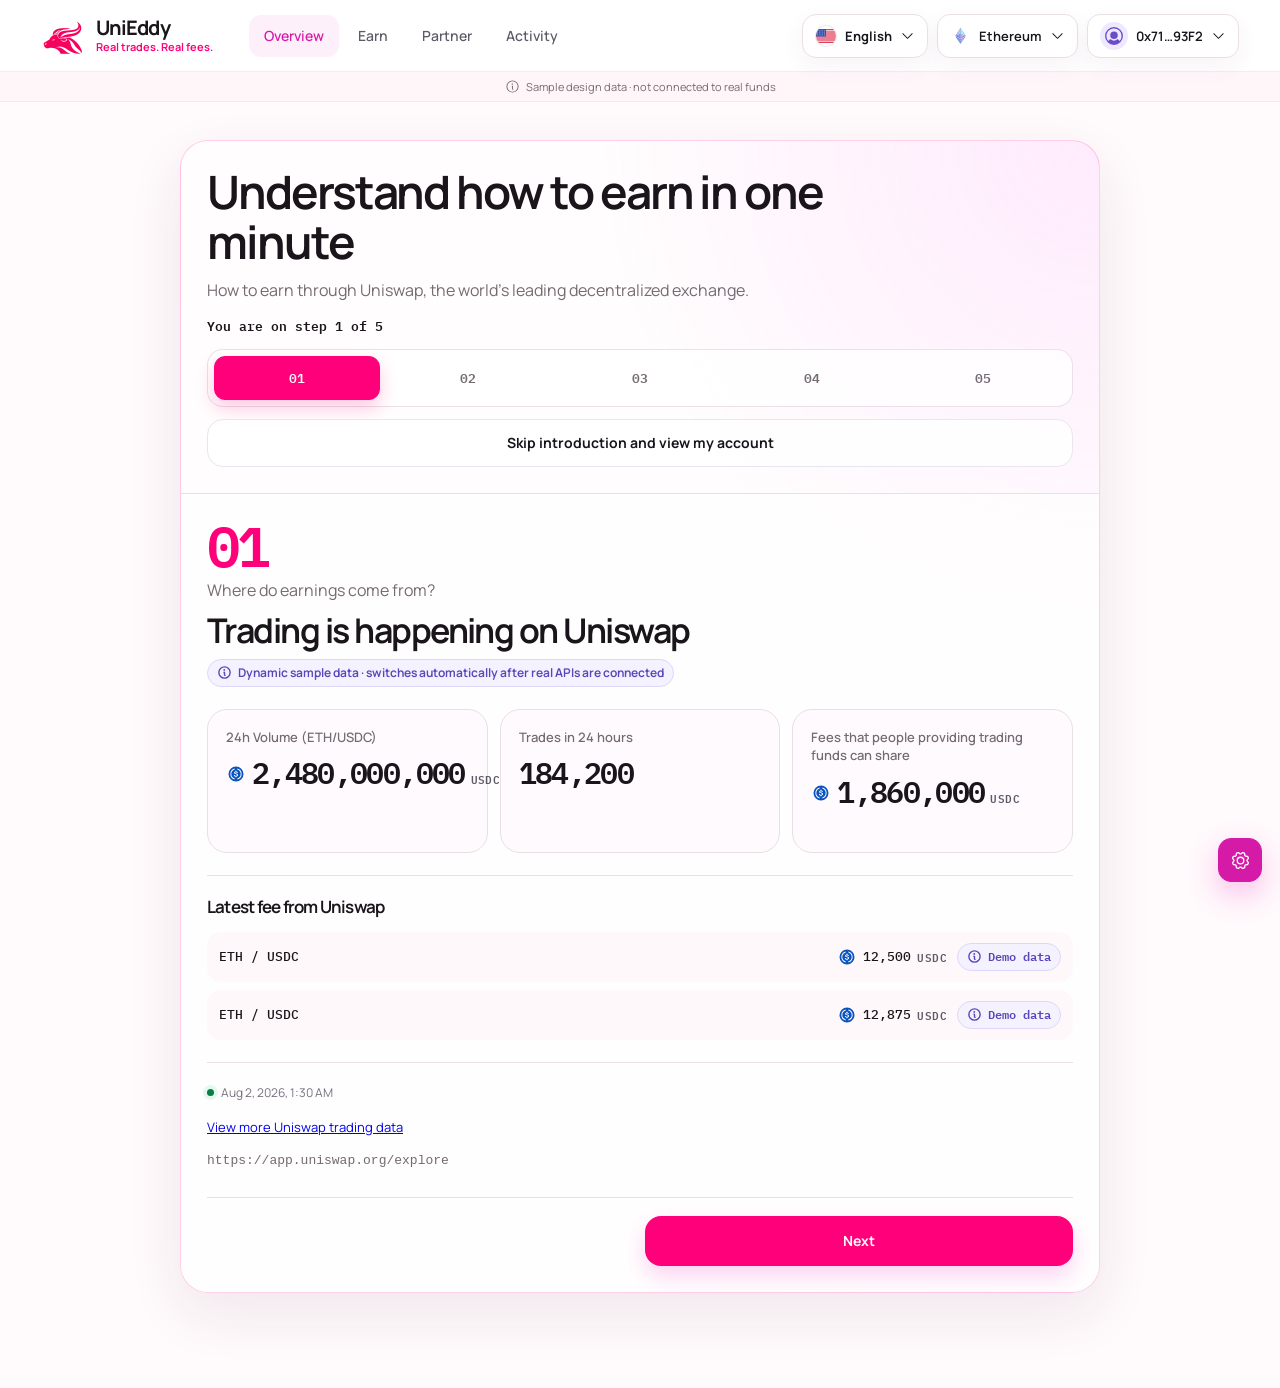
==== commit 81fcee77: "Deploy UniEddy beginner earnings guidance" ====
--- a/index.html
+++ b/index.html
@@ -5,11 +5,11 @@
     <meta name="viewport" content="width=device-width, initial-scale=1.0" />
     <link rel="icon" type="image/png" href="/assets/unieddy-buffalo.png" />
     <title>UniEddy</title>
-    <script type="module" crossorigin src="/assets/index-BH_I7AfX.js"></script>
+    <script type="module" crossorigin src="/assets/index-DgM5r4HC.js"></script>
     <link rel="modulepreload" crossorigin href="/assets/vendor-react-D0Zxt-As.js">
     <link rel="modulepreload" crossorigin href="/assets/vendor-icons-C8fEzQvm.js">
     <link rel="modulepreload" crossorigin href="/assets/vendor-charts-dNZ58prw.js">
-    <link rel="stylesheet" crossorigin href="/assets/index-DO9bHJAb.css">
+    <link rel="stylesheet" crossorigin href="/assets/index-D5MT2B-e.css">
   </head>
   <body>
     <div id="root"></div>
--- a/assets/index-D5MT2B-e.css
+++ b/assets/index-D5MT2B-e.css
@@ -0,0 +1 @@
+@font-face{font-family:Inter Variable;font-style:normal;font-display:swap;font-weight:100 900;src:url(/assets/inter-cyrillic-ext-wght-normal-BOeWTOD4.woff2) format("woff2-variations");unicode-range:U+0460-052F,U+1C80-1C8A,U+20B4,U+2DE0-2DFF,U+A640-A69F,U+FE2E-FE2F}@font-face{font-family:Inter Variable;font-style:normal;font-display:swap;font-weight:100 900;src:url(/assets/inter-cyrillic-wght-normal-DqGufNeO.woff2) format("woff2-variations");unicode-range:U+0301,U+0400-045F,U+0490-0491,U+04B0-04B1,U+2116}@font-face{font-family:Inter Variable;font-style:normal;font-display:swap;font-weight:100 900;src:url(/assets/inter-greek-ext-wght-normal-DlzME5K_.woff2) format("woff2-variations");unicode-range:U+1F00-1FFF}@font-face{font-family:Inter Variable;font-style:normal;font-display:swap;font-weight:100 900;src:url(/assets/inter-greek-wght-normal-CkhJZR-_.woff2) format("woff2-variations");unicode-range:U+0370-0377,U+037A-037F,U+0384-038A,U+038C,U+038E-03A1,U+03A3-03FF}@font-face{font-family:Inter Variable;font-style:normal;font-display:swap;font-weight:100 900;src:url(/assets/inter-vietnamese-wght-normal-CBcvBZtf.woff2) format("woff2-variations");unicode-range:U+0102-0103,U+0110-0111,U+0128-0129,U+0168-0169,U+01A0-01A1,U+01AF-01B0,U+0300-0301,U+0303-0304,U+0308-0309,U+0323,U+0329,U+1EA0-1EF9,U+20AB}@font-face{font-family:Inter Variable;font-style:normal;font-display:swap;font-weight:100 900;src:url(/assets/inter-latin-ext-wght-normal-DO1Apj_S.woff2) format("woff2-variations");unicode-range:U+0100-02BA,U+02BD-02C5,U+02C7-02CC,U+02CE-02D7,U+02DD-02FF,U+0304,U+0308,U+0329,U+1D00-1DBF,U+1E00-1E9F,U+1EF2-1EFF,U+2020,U+20A0-20AB,U+20AD-20C0,U+2113,U+2C60-2C7F,U+A720-A7FF}@font-face{font-family:Inter Variable;font-style:normal;font-display:swap;font-weight:100 900;src:url(/assets/inter-latin-wght-normal-Dx4kXJAl.woff2) format("woff2-variations");unicode-range:U+0000-00FF,U+0131,U+0152-0153,U+02BB-02BC,U+02C6,U+02DA,U+02DC,U+0304,U+0308,U+0329,U+2000-206F,U+20AC,U+2122,U+2191,U+2193,U+2212,U+2215,U+FEFF,U+FFFD}@font-face{font-family:Manrope Variable;font-style:normal;font-display:swap;font-weight:200 800;src:url([data-uri]) format("woff2-variations");unicode-range:U+0460-052F,U+1C80-1C8A,U+20B4,U+2DE0-2DFF,U+A640-A69F,U+FE2E-FE2F}@font-face{font-family:Manrope Variable;font-style:normal;font-display:swap;font-weight:200 800;src:url(/assets/manrope-cyrillic-wght-normal-Dvxsihut.woff2) format("woff2-variations");unicode-range:U+0301,U+0400-045F,U+0490-0491,U+04B0-04B1,U+2116}@font-face{font-family:Manrope Variable;font-style:normal;font-display:swap;font-weight:200 800;src:url(/assets/manrope-greek-wght-normal-DL7QRZyv.woff2) format("woff2-variations");unicode-range:U+0370-0377,U+037A-037F,U+0384-038A,U+038C,U+038E-03A1,U+03A3-03FF}@font-face{font-family:Manrope Variable;font-style:normal;font-display:swap;font-weight:200 800;src:url(/assets/manrope-vietnamese-wght-normal-usUDDRr7.woff2) format("woff2-variations");unicode-range:U+0102-0103,U+0110-0111,U+0128-0129,U+0168-0169,U+01A0-01A1,U+01AF-01B0,U+0300-0301,U+0303-0304,U+0308-0309,U+0323,U+0329,U+1EA0-1EF9,U+20AB}@font-face{font-family:Manrope Variable;font-style:normal;font-display:swap;font-weight:200 800;src:url(/assets/manrope-latin-ext-wght-normal-Ch3YOpNY.woff2) format("woff2-variations");unicode-range:U+0100-02BA,U+02BD-02C5,U+02C7-02CC,U+02CE-02D7,U+02DD-02FF,U+0304,U+0308,U+0329,U+1D00-1DBF,U+1E00-1E9F,U+1EF2-1EFF,U+2020,U+20A0-20AB,U+20AD-20C0,U+2113,U+2C60-2C7F,U+A720-A7FF}@font-face{font-family:Manrope Variable;font-style:normal;font-display:swap;font-weight:200 800;src:url(/assets/manrope-latin-wght-normal-DHIcAJRg.woff2) format("woff2-variations");unicode-range:U+0000-00FF,U+0131,U+0152-0153,U+02BB-02BC,U+02C6,U+02DA,U+02DC,U+0304,U+0308,U+0329,U+2000-206F,U+20AC,U+2122,U+2191,U+2193,U+2212,U+2215,U+FEFF,U+FFFD}@font-face{font-family:Noto Sans SC Variable;font-style:normal;font-display:swap;font-weight:100 900;src:url([data-uri]) format("woff2-variations");unicode-range:U+1f1e9-1f1f5,U+1f1f7-1f1ff,U+1f21a,U+1f232,U+1f234-1f237,U+1f250-1f251,U+1f300,U+1f302-1f308,U+1f30a-1f311,U+1f315,U+1f319-1f320,U+1f324,U+1f327,U+1f32a,U+1f32c-1f32d,U+1f330-1f357,U+1f359-1f37e}@font-face{font-family:Noto Sans SC Variable;font-style:normal;font-display:swap;font-weight:100 900;src:url(/assets/noto-sans-sc-5-wght-normal-DI846rD9.woff2) format("woff2-variations");unicode-range:U+fee3,U+fef3,U+ff03-ff04,U+ff07,U+ff0a,U+ff17-ff19,U+ff1c-ff1d,U+ff20-ff3a,U+ff3c,U+ff3e-ff5b,U+ff5d,U+ff61-ff65,U+ff67-ff6a,U+ff6c,U+ff6f-ff78,U+ff7a-ff7d,U+ff80-ff84,U+ff86,U+ff89-ff8e,U+ff92,U+ff97-ff9b,U+ff9d-ff9f,U+ffe0-ffe4,U+ffe6,U+ffe9,U+ffeb,U+ffed,U+fffc,U+1f004,U+1f170-1f171,U+1f192-1f195,U+1f198-1f19a,U+1f1e6-1f1e8}@font-face{font-family:Noto Sans SC Variable;font-style:normal;font-display:swap;font-weight:100 900;src:url(/assets/noto-sans-sc-6-wght-normal-ozUCEY9O.woff2) format("woff2-variations");unicode-range:U+f0a7,U+f0b2,U+f0b7,U+f0c9,U+f0d8,U+f0da,U+f0dc-f0dd,U+f0e0,U+f0e6,U+f0eb,U+f0fc,U+f101,U+f104-f105,U+f107,U+f10b,U+f11b,U+f14b,U+f18a,U+f193,U+f1d6-f1d7,U+f244,U+f27a,U+f296,U+f2ae,U+f471,U+f4b3,U+f610-f611,U+f880-f881,U+f8ec,U+f8f5,U+f8ff,U+f901,U+f90a,U+f92c-f92d,U+f934,U+f937,U+f941,U+f965,U+f967,U+f969,U+f96b,U+f96f,U+f974,U+f978-f979,U+f97e,U+f981,U+f98a,U+f98e,U+f997,U+f99c,U+f9b2,U+f9b5,U+f9ba,U+f9be,U+f9ca,U+f9d0-f9d1,U+f9dd,U+f9e0-f9e1,U+f9e4,U+f9f7,U+fa00-fa01,U+fa08,U+fa0a,U+fa11,U+fb01-fb02,U+fdfc,U+fe0e,U+fe30-fe31,U+fe33-fe44,U+fe49-fe52,U+fe54-fe57,U+fe59-fe66,U+fe68-fe6b,U+fe8e,U+fe92-fe93,U+feae,U+feb8,U+fecb-fecc,U+fee0}@font-face{font-family:Noto Sans SC Variable;font-style:normal;font-display:swap;font-weight:100 900;src:url(/assets/noto-sans-sc-21-wght-normal-DIu_1ZBI.woff2) format("woff2-variations");unicode-range:U+9f83,U+9f85-9f8d,U+9f90-9f91,U+9f94-9f96,U+9f98,U+9f9b-9f9c,U+9f9e,U+9fa0,U+9fa2,U+9ff0-9fff,U+a001,U+a007,U+a025,U+a046-a047,U+a057,U+a072,U+a078-a079,U+a083,U+a085,U+a100,U+a118,U+a132,U+a134,U+a1f4,U+a242,U+a4a6,U+a4aa,U+a4b0-a4b1,U+a4b3,U+a9c1-a9c2,U+ac00-ac01,U+ac04,U+ac08,U+ac10-ac11,U+ac13-ac16,U+ac19,U+ac1c-ac1d,U+ac24,U+ac70-ac71,U+ac74,U+ac77-ac78,U+ac80-ac81,U+ac83,U+ac8c,U+ac90,U+ac9f-aca0,U+aca8-aca9,U+acac,U+acb0,U+acbd,U+acc1,U+acc4,U+ace0-ace1,U+ace4,U+ace8,U+acf3,U+acf5,U+acfc-acfd,U+ad00,U+ad0c,U+ad11,U+ad1c,U+ad34,U+ad50,U+ad64,U+ad6c,U+ad70,U+ad74,U+ad7f,U+ad81,U+ad8c,U+adc0,U+adc8,U+addc,U+ade0,U+adf8-adf9,U+adfc,U+ae00,U+ae08-ae09,U+ae0b,U+ae30,U+ae34,U+ae38,U+ae40,U+ae4a,U+ae4c,U+ae54,U+ae68,U+aebc,U+aed8,U+af2c-af2d}@font-face{font-family:Noto Sans SC Variable;font-style:normal;font-display:swap;font-weight:100 900;src:url(/assets/noto-sans-sc-22-wght-normal-VXjdYcT-.woff2) format("woff2-variations");unicode-range:U+9e30-9e33,U+9e35-9e3b,U+9e3e,U+9e40-9e44,U+9e46-9e4e,U+9e51,U+9e53,U+9e55-9e58,U+9e5a-9e5c,U+9e5e-9e63,U+9e66-9e6e,U+9e71,U+9e73,U+9e75,U+9e78-9e79,U+9e7c-9e7e,U+9e82,U+9e86-9e88,U+9e8b-9e8c,U+9e90-9e91,U+9e93,U+9e95,U+9e97,U+9e9d,U+9ea4-9ea5,U+9ea9-9eaa,U+9eb4-9eb5,U+9eb8-9eba,U+9ebc-9ebf,U+9ec3,U+9ec9,U+9ecd,U+9ed0,U+9ed2-9ed3,U+9ed5-9ed6,U+9ed9,U+9edc-9edd,U+9edf-9ee0,U+9ee2,U+9ee5,U+9ee7-9eea,U+9eef,U+9ef1,U+9ef3-9ef4,U+9ef6,U+9ef9,U+9efb-9efc,U+9efe,U+9f0b,U+9f0d,U+9f10,U+9f14,U+9f17,U+9f19,U+9f22,U+9f29,U+9f2c,U+9f2f,U+9f31,U+9f37,U+9f39,U+9f3d-9f3e,U+9f41,U+9f4a-9f4b,U+9f51-9f52,U+9f61-9f63,U+9f66-9f67,U+9f80-9f81}@font-face{font-family:Noto Sans SC Variable;font-style:normal;font-display:swap;font-weight:100 900;src:url(/assets/noto-sans-sc-23-wght-normal-4HrHKhpL.woff2) format("woff2-variations");unicode-range:U+9c82-9c83,U+9c85-9c8c,U+9c8e-9c92,U+9c94-9c9b,U+9c9e-9ca3,U+9ca5-9ca7,U+9ca9,U+9cab,U+9cad-9cae,U+9cb1-9cb7,U+9cb9-9cbd,U+9cbf-9cc0,U+9cc3,U+9cc5-9cc7,U+9cc9-9cd1,U+9cd3-9cda,U+9cdc-9cdd,U+9cdf,U+9ce1-9ce3,U+9ce5,U+9ce9,U+9cee-9cef,U+9cf3-9cf4,U+9cf6,U+9cfc-9cfd,U+9d02,U+9d08-9d09,U+9d12,U+9d1b,U+9d1e,U+9d26,U+9d28,U+9d37,U+9d3b,U+9d3f,U+9d51,U+9d59,U+9d5c-9d5d,U+9d5f-9d61,U+9d6c,U+9d70,U+9d72,U+9d7a,U+9d7e,U+9d84,U+9d89,U+9d8f,U+9d92,U+9daf,U+9db4,U+9db8,U+9dbc,U+9dc4,U+9dc7,U+9dc9,U+9dd7,U+9ddf,U+9df2,U+9df9-9dfa,U+9e0a,U+9e11,U+9e1a,U+9e1e,U+9e20,U+9e22,U+9e28-9e2c,U+9e2e-9e2f}@font-face{font-family:Noto Sans SC Variable;font-style:normal;font-display:swap;font-weight:100 900;src:url(/assets/noto-sans-sc-24-wght-normal-B58DWgHS.woff2) format("woff2-variations");unicode-range:U+9a80,U+9a83,U+9a85,U+9a88-9a8a,U+9a8d-9a8e,U+9a90,U+9a92-9a93,U+9a95-9a96,U+9a98-9a99,U+9a9b-9aa2,U+9aa5,U+9aa7,U+9aaf-9ab1,U+9ab5-9ab6,U+9ab9-9aba,U+9ac0-9ac4,U+9ac8,U+9acb-9acc,U+9ace-9acf,U+9ad1-9ad2,U+9ad9,U+9adf,U+9ae1,U+9ae3,U+9aea-9aeb,U+9aed-9aef,U+9af4,U+9af9,U+9afb,U+9b03-9b04,U+9b06,U+9b08,U+9b0d,U+9b0f-9b10,U+9b13,U+9b18,U+9b1a,U+9b1f,U+9b22-9b23,U+9b25,U+9b27-9b28,U+9b2a,U+9b2f,U+9b31-9b32,U+9b3b,U+9b43,U+9b46-9b49,U+9b4d-9b4e,U+9b51,U+9b56,U+9b58,U+9b5a,U+9b5c,U+9b5f,U+9b61-9b62,U+9b6f,U+9b77,U+9b80,U+9b88,U+9b8b,U+9b8e,U+9b91,U+9b9f-9ba0,U+9ba8,U+9baa-9bab,U+9bad-9bae,U+9bb0-9bb1,U+9bb8,U+9bc9-9bca,U+9bd3,U+9bd6,U+9bdb,U+9be8,U+9bf0-9bf1,U+9c02,U+9c10,U+9c15,U+9c24,U+9c2d,U+9c32,U+9c39,U+9c3b,U+9c40,U+9c47-9c49,U+9c53,U+9c57,U+9c64,U+9c72,U+9c77-9c78,U+9c7b,U+9c7f-9c80}@font-face{font-family:Noto Sans SC Variable;font-style:normal;font-display:swap;font-weight:100 900;src:url(/assets/noto-sans-sc-25-wght-normal-C3Jm6l7O.woff2) format("woff2-variations");unicode-range:U+98dd,U+98e1-98e2,U+98e7-98ea,U+98ec,U+98ee-98ef,U+98f2,U+98f4,U+98fc-98fe,U+9903,U+9905,U+9908,U+990a,U+990c-990d,U+9913-9914,U+9918,U+991a-991b,U+991e,U+9921,U+9928,U+992c,U+992e,U+9935,U+9938-9939,U+993d-993e,U+9945,U+994b-994c,U+9951-9952,U+9954-9955,U+9957,U+995e,U+9963,U+9966-9969,U+996b-996c,U+996f,U+9974-9975,U+9977-9979,U+997d-997e,U+9980-9981,U+9983-9984,U+9987,U+998a-998b,U+998d-9991,U+9993-9995,U+9997-9998,U+99a5,U+99ab,U+99ad-99ae,U+99b1,U+99b3-99b4,U+99bc,U+99bf,U+99c1,U+99c3-99c6,U+99cc,U+99d0,U+99d2,U+99d5,U+99db,U+99dd,U+99e1,U+99ed,U+99f1,U+99ff,U+9a01,U+9a03-9a04,U+9a0e-9a0f,U+9a11-9a13,U+9a19,U+9a1b,U+9a28,U+9a2b,U+9a30,U+9a32,U+9a37,U+9a40,U+9a45,U+9a4a,U+9a4d-9a4e,U+9a52,U+9a55,U+9a57,U+9a5a-9a5b,U+9a5f,U+9a62,U+9a65,U+9a69,U+9a6b,U+9a6e,U+9a75,U+9a77-9a7a,U+9a7d}@font-face{font-family:Noto Sans SC Variable;font-style:normal;font-display:swap;font-weight:100 900;src:url(/assets/noto-sans-sc-26-wght-normal-YNOygvr_.woff2) format("woff2-variations");unicode-range:U+975b-975c,U+9763,U+9765-9766,U+976c-976d,U+9773,U+9776,U+977a,U+977c,U+9784-9785,U+978e-978f,U+9791-9792,U+9794-9795,U+9798,U+979a,U+979e,U+97a3,U+97a5-97a6,U+97a8,U+97ab-97ac,U+97ae-97af,U+97b2,U+97b4,U+97c6,U+97cb-97cc,U+97d3,U+97d8,U+97dc,U+97e1,U+97ea-97eb,U+97ee,U+97fb,U+97fe-97ff,U+9801-9803,U+9805-9806,U+9808,U+980c,U+9810-9814,U+9817-9818,U+981e,U+9820-9821,U+9824,U+9828,U+982b-982d,U+9830,U+9834,U+9838-9839,U+983c,U+9846,U+984d-984f,U+9851-9852,U+9854-9855,U+9857-9858,U+985a-985b,U+9862-9863,U+9865,U+9867,U+986b,U+986f-9871,U+9877-9878,U+987c,U+9880,U+9883,U+9885,U+9889,U+988b-988f,U+9893-9895,U+9899-989b,U+989e-989f,U+98a1-98a2,U+98a5-98a7,U+98a9,U+98af,U+98b1,U+98b6,U+98ba,U+98be,U+98c3-98c4,U+98c6-98c8,U+98cf-98d6,U+98da-98db}@font-face{font-family:Noto Sans SC Variable;font-style:normal;font-display:swap;font-weight:100 900;src:url(/assets/noto-sans-sc-27-wght-normal-BP2pEGQH.woff2) format("woff2-variations");unicode-range:U+95c4-95ca,U+95cc-95cd,U+95d4-95d6,U+95d8,U+95e1-95e2,U+95e9,U+95f0-95f1,U+95f3,U+95f6,U+95fc,U+95fe-95ff,U+9602-9604,U+9606-960d,U+960f,U+9611-9613,U+9615-9617,U+9619-961b,U+961d,U+9621,U+9628,U+962f,U+963c-963e,U+9641-9642,U+9649,U+9654,U+965b-965f,U+9661,U+9663,U+9665,U+9667-9668,U+966c,U+9670,U+9672-9674,U+9678,U+967a,U+967d,U+9682,U+9685,U+9688,U+968a,U+968d-968e,U+9695,U+9697-9698,U+969e,U+96a0,U+96a3-96a4,U+96a8,U+96aa,U+96b0-96b1,U+96b3-96b4,U+96b7-96b9,U+96bb-96bd,U+96c9,U+96cb,U+96ce,U+96d1-96d2,U+96d6,U+96d9,U+96db-96dc,U+96de,U+96e0,U+96e3,U+96e9,U+96eb,U+96f0-96f2,U+96f9,U+96ff,U+9701-9702,U+9705,U+9708,U+970a,U+970e-970f,U+9711,U+9719,U+9727,U+972a,U+972d,U+9730,U+973d,U+9742,U+9744,U+9748-9749,U+9750-9751,U+975a}@font-face{font-family:Noto Sans SC Variable;font-style:normal;font-display:swap;font-weight:100 900;src:url(/assets/noto-sans-sc-28-wght-normal-BWPKDbtH.woff2) format("woff2-variations");unicode-range:U+94f5,U+94f7,U+94f9,U+94fb-94fd,U+94ff,U+9503-9504,U+9506-9507,U+9509-950a,U+950d-950f,U+9511-9518,U+951a-9520,U+9522,U+9528-952d,U+9530-953a,U+953c-953f,U+9543-9546,U+9548-9550,U+9552-9555,U+9557-955b,U+955d-9568,U+956a-956d,U+9570-9574,U+9583,U+9586,U+9589,U+958e-958f,U+9591-9592,U+9594,U+9598-9599,U+959e-95a0,U+95a2-95a6,U+95a8-95b2,U+95b4,U+95b8-95c3}@font-face{font-family:Noto Sans SC Variable;font-style:normal;font-display:swap;font-weight:100 900;src:url(/assets/noto-sans-sc-29-wght-normal-45aVmHn_.woff2) format("woff2-variations");unicode-range:U+941c-942b,U+942d-942e,U+9432-9433,U+9435,U+9438,U+943a,U+943e,U+9444,U+944a,U+9451-9452,U+945a,U+9462-9463,U+9465,U+9470-9487,U+948a-9492,U+9494-9498,U+949a,U+949c-949d,U+94a1,U+94a3-94a4,U+94a8,U+94aa-94ad,U+94af,U+94b2,U+94b4-94ba,U+94bc-94c0,U+94c4,U+94c6-94db,U+94de-94ec,U+94ee-94f1,U+94f3}@font-face{font-family:Noto Sans SC Variable;font-style:normal;font-display:swap;font-weight:100 900;src:url(/assets/noto-sans-sc-30-wght-normal-B8_s30jZ.woff2) format("woff2-variations");unicode-range:U+92ec-92ed,U+92f0,U+92f3,U+92f8,U+92fc,U+9304,U+9306,U+9310,U+9312,U+9315,U+9318,U+931a,U+931e,U+9320-9322,U+9324,U+9326-9329,U+932b-932c,U+932f,U+9331-9332,U+9335-9336,U+933e,U+9340-9341,U+934a-9360,U+9362-9363,U+9365-936b,U+936e,U+9375,U+937e,U+9382,U+938a,U+938c,U+938f,U+9393-9394,U+9396-9397,U+939a,U+93a2,U+93a7,U+93ac-93cd,U+93d0-93d1,U+93d6-93d8,U+93de-93df,U+93e1-93e2,U+93e4,U+93f8,U+93fb,U+93fd,U+940e-941a}@font-face{font-family:Noto Sans SC Variable;font-style:normal;font-display:swap;font-weight:100 900;src:url(/assets/noto-sans-sc-31-wght-normal-DW0t445S.woff2) format("woff2-variations");unicode-range:U+9163-9164,U+9169,U+9170,U+9172,U+9174,U+9179-917a,U+917d-917e,U+9182-9183,U+9185,U+918c-918d,U+9190-9191,U+919a,U+919c,U+91a1-91a4,U+91a8,U+91aa-91af,U+91b4-91b5,U+91b8,U+91ba,U+91be,U+91c0-91c1,U+91c6,U+91c8,U+91cb,U+91d0,U+91d2,U+91d7-91d8,U+91dd,U+91e3,U+91e6-91e7,U+91ed,U+91f0,U+91f5,U+91f9,U+9200,U+9205,U+9207-920a,U+920d-920e,U+9210,U+9214-9215,U+921c,U+921e,U+9221,U+9223-9227,U+9229-922a,U+922d,U+9234-9235,U+9237,U+9239-923a,U+923c-9240,U+9244-9246,U+9249,U+924e-924f,U+9251,U+9253,U+9257,U+925b,U+925e,U+9262,U+9264-9266,U+9268,U+926c,U+926f,U+9271,U+927b,U+927e,U+9280,U+9283,U+9285-928a,U+928e,U+9291,U+9293,U+9296,U+9298,U+929c-929d,U+92a8,U+92ab-92ae,U+92b3,U+92b6-92b7,U+92b9,U+92c1,U+92c5-92c6,U+92c8,U+92cc,U+92d0,U+92d2,U+92e4,U+92ea}@font-face{font-family:Noto Sans SC Variable;font-style:normal;font-display:swap;font-weight:100 900;src:url(/assets/noto-sans-sc-32-wght-normal-ShbWPcei.woff2) format("woff2-variations");unicode-range:U+9004,U+900b,U+9011,U+9015-9016,U+901e,U+9021,U+9026,U+902d,U+902f,U+9031,U+9035-9036,U+9039-903a,U+9041,U+9044-9046,U+904a,U+904f-9052,U+9054-9055,U+9058-9059,U+905b-905e,U+9060-9062,U+9068-9069,U+906f,U+9072,U+9074,U+9076-907a,U+907c-907d,U+9081,U+9083,U+9085,U+9087-908b,U+908f,U+9095,U+9097,U+9099-909b,U+909d,U+90a0-90a1,U+90a8-90a9,U+90ac,U+90b0,U+90b2-90b4,U+90b6,U+90b8,U+90ba,U+90bd-90be,U+90c3-90c5,U+90c7-90c8,U+90cf-90d0,U+90d3,U+90d5,U+90d7,U+90da-90dc,U+90de,U+90e2,U+90e4,U+90e6-90e7,U+90ea-90eb,U+90ef,U+90f4-90f5,U+90f7,U+90fe-9100,U+9104,U+9109,U+910c,U+9112,U+9114-9115,U+9118,U+911c,U+911e,U+9120,U+9122-9123,U+9127,U+912d,U+912f-9132,U+9139-913a,U+9143,U+9146,U+9149-914a,U+914c,U+914e-9150,U+9154,U+9157,U+915a,U+915d-915e,U+9161-9162}@font-face{font-family:Noto Sans SC Variable;font-style:normal;font-display:swap;font-weight:100 900;src:url(/assets/noto-sans-sc-33-wght-normal-BOTZYTjM.woff2) format("woff2-variations");unicode-range:U+8e41-8e42,U+8e47,U+8e49-8e4b,U+8e50-8e53,U+8e59-8e5a,U+8e5f-8e60,U+8e64,U+8e69,U+8e6c,U+8e70,U+8e74,U+8e76,U+8e7a-8e7c,U+8e7f,U+8e84-8e85,U+8e87,U+8e89,U+8e8b,U+8e8d,U+8e8f-8e90,U+8e94,U+8e99,U+8e9c,U+8e9e,U+8eaa,U+8eac,U+8eb0,U+8eb6,U+8ec0,U+8ec6,U+8eca-8ece,U+8ed2,U+8eda,U+8edf,U+8ee2,U+8eeb,U+8ef8,U+8efb-8efe,U+8f03,U+8f09,U+8f0b,U+8f12-8f15,U+8f1b,U+8f1d,U+8f1f,U+8f29-8f2a,U+8f2f,U+8f36,U+8f38,U+8f3b,U+8f3e-8f3f,U+8f44-8f45,U+8f49,U+8f4d-8f4e,U+8f5f,U+8f6b,U+8f6d,U+8f71-8f73,U+8f75-8f76,U+8f78-8f7a,U+8f7c,U+8f7e,U+8f81-8f82,U+8f84,U+8f87,U+8f8a-8f8b,U+8f8d-8f8f,U+8f94-8f95,U+8f97-8f9a,U+8fa6,U+8fad-8faf,U+8fb2,U+8fb5-8fb7,U+8fba-8fbc,U+8fbf,U+8fc2,U+8fcb,U+8fcd,U+8fd3,U+8fd5,U+8fd7,U+8fda,U+8fe2-8fe5,U+8fe8-8fe9,U+8fee,U+8ff3-8ff4,U+8ff8,U+8ffa}@font-face{font-family:Noto Sans SC Variable;font-style:normal;font-display:swap;font-weight:100 900;src:url(/assets/noto-sans-sc-34-wght-normal-BF1rqDSt.woff2) format("woff2-variations");unicode-range:U+8cbd,U+8cbf-8cc4,U+8cc7-8cc8,U+8cca,U+8ccd,U+8cd1,U+8cd3,U+8cdb-8cdc,U+8cde,U+8ce0,U+8ce2-8ce4,U+8ce6-8ce8,U+8cea,U+8ced,U+8cf4,U+8cf8,U+8cfa,U+8cfc-8cfd,U+8d04-8d05,U+8d07-8d08,U+8d0a,U+8d0d,U+8d0f,U+8d13-8d14,U+8d16,U+8d1b,U+8d20,U+8d30,U+8d32-8d33,U+8d36,U+8d3b,U+8d3d,U+8d40,U+8d42-8d43,U+8d45-8d46,U+8d48-8d4a,U+8d4d,U+8d51,U+8d53,U+8d55,U+8d59,U+8d5c-8d5d,U+8d5f,U+8d61,U+8d66-8d67,U+8d6a,U+8d6d,U+8d71,U+8d73,U+8d84,U+8d90-8d91,U+8d94-8d95,U+8d99,U+8da8,U+8daf,U+8db1,U+8db5,U+8db8,U+8dba,U+8dbc,U+8dbf,U+8dc2,U+8dc4,U+8dc6,U+8dcb,U+8dce-8dcf,U+8dd6-8dd7,U+8dda-8ddb,U+8dde,U+8de1,U+8de3-8de4,U+8de9,U+8deb-8dec,U+8df0-8df1,U+8df6-8dfd,U+8e05,U+8e07,U+8e09-8e0a,U+8e0c,U+8e0e,U+8e10,U+8e14,U+8e1d-8e1f,U+8e23,U+8e26,U+8e2b-8e31,U+8e34-8e35,U+8e39-8e3a,U+8e3d,U+8e40}@font-face{font-family:Noto Sans SC Variable;font-style:normal;font-display:swap;font-weight:100 900;src:url(/assets/noto-sans-sc-35-wght-normal-Bosspiyr.woff2) format("woff2-variations");unicode-range:U+8b80,U+8b83,U+8b8a,U+8b8c,U+8b90,U+8b93,U+8b99-8b9a,U+8ba0,U+8ba3,U+8ba5-8ba7,U+8baa-8bac,U+8bb4-8bb5,U+8bb7,U+8bb9,U+8bc2-8bc3,U+8bc5,U+8bcb-8bcc,U+8bce-8bd0,U+8bd2-8bd4,U+8bd6,U+8bd8-8bd9,U+8bdc,U+8bdf,U+8be3-8be4,U+8be7-8be9,U+8beb-8bec,U+8bee,U+8bf0,U+8bf2-8bf3,U+8bf6,U+8bf9,U+8bfc-8bfd,U+8bff-8c00,U+8c02,U+8c04,U+8c06-8c07,U+8c0c,U+8c0f,U+8c11-8c12,U+8c14-8c1b,U+8c1d-8c21,U+8c24-8c25,U+8c27,U+8c2a-8c2c,U+8c2e-8c30,U+8c32-8c36,U+8c3f,U+8c47-8c4c,U+8c4e-8c50,U+8c54-8c56,U+8c62,U+8c68,U+8c6c,U+8c73,U+8c78,U+8c7a,U+8c82,U+8c85,U+8c89-8c8a,U+8c8d-8c8e,U+8c90,U+8c93-8c94,U+8c98,U+8c9d-8c9e,U+8ca0-8ca2,U+8ca7-8cac,U+8caf-8cb0,U+8cb3-8cb4,U+8cb6-8cb9,U+8cbb-8cbc}@font-face{font-family:Noto Sans SC Variable;font-style:normal;font-display:swap;font-weight:100 900;src:url(/assets/noto-sans-sc-36-wght-normal-CtU9CyKw.woff2) format("woff2-variations");unicode-range:U+8a15-8a18,U+8a1a-8a1b,U+8a1d,U+8a1f,U+8a22-8a23,U+8a25,U+8a2b,U+8a2d,U+8a31,U+8a33-8a34,U+8a36-8a38,U+8a3a,U+8a3c,U+8a3e,U+8a40-8a41,U+8a46,U+8a48,U+8a50,U+8a52,U+8a54-8a55,U+8a58,U+8a5b,U+8a5d-8a63,U+8a66,U+8a69-8a6b,U+8a6d-8a6e,U+8a70,U+8a72-8a73,U+8a7a,U+8a85,U+8a87,U+8a8a,U+8a8c-8a8d,U+8a90-8a92,U+8a95,U+8a98,U+8aa0-8aa1,U+8aa3-8aa6,U+8aa8-8aa9,U+8aac-8aae,U+8ab0,U+8ab2,U+8ab8-8ab9,U+8abc,U+8abe-8abf,U+8ac7,U+8acf,U+8ad2,U+8ad6-8ad7,U+8adb-8adc,U+8adf,U+8ae1,U+8ae6-8ae8,U+8aeb,U+8aed-8aee,U+8af1,U+8af3-8af4,U+8af7-8af8,U+8afa,U+8afe,U+8b00-8b02,U+8b07,U+8b0a,U+8b0c,U+8b0e,U+8b10,U+8b17,U+8b19,U+8b1b,U+8b1d,U+8b20-8b21,U+8b26,U+8b28,U+8b2c,U+8b33,U+8b39,U+8b3e-8b3f,U+8b41,U+8b45,U+8b49,U+8b4c,U+8b4f,U+8b57-8b58,U+8b5a,U+8b5c,U+8b5e,U+8b60,U+8b6c,U+8b6f-8b70,U+8b72,U+8b74,U+8b77,U+8b7d}@font-face{font-family:Noto Sans SC Variable;font-style:normal;font-display:swap;font-weight:100 900;src:url(/assets/noto-sans-sc-37-wght-normal-ghDiyiuv.woff2) format("woff2-variations");unicode-range:U+8882,U+8884-8886,U+8888,U+888f,U+8892-8893,U+889b,U+88a2,U+88a4,U+88a6,U+88a8,U+88aa,U+88ae,U+88b1,U+88b4,U+88b7,U+88bc,U+88c0,U+88c6-88c9,U+88ce-88cf,U+88d1-88d3,U+88d8,U+88db-88dd,U+88df,U+88e1-88e3,U+88e5,U+88e8,U+88ec,U+88f0-88f1,U+88f3-88f4,U+88fc-88fe,U+8900,U+8902,U+8906-8907,U+8909-890c,U+8912-8915,U+8918-891b,U+8921,U+8925,U+892b,U+8930,U+8932,U+8934,U+8936,U+893b,U+893d,U+8941,U+894c,U+8955-8956,U+8959,U+895c,U+895e-8960,U+8966,U+896a,U+896c,U+896f-8970,U+8972,U+897b,U+897e,U+8980,U+8983,U+8985,U+8987-8988,U+898c,U+898f,U+8993,U+8997,U+899a,U+89a1,U+89a7,U+89a9-89aa,U+89b2-89b3,U+89b7,U+89c0,U+89c7,U+89ca-89cc,U+89ce-89d1,U+89d6,U+89da,U+89dc,U+89de,U+89e5,U+89e7,U+89eb,U+89ef,U+89f1,U+89f3-89f4,U+89f8,U+89ff,U+8a01-8a03,U+8a07-8a0a,U+8a0e-8a0f,U+8a13}@font-face{font-family:Noto Sans SC Variable;font-style:normal;font-display:swap;font-weight:100 900;src:url(/assets/noto-sans-sc-38-wght-normal-4Nz8k_dt.woff2) format("woff2-variations");unicode-range:U+86f4,U+86f8-86f9,U+86fb,U+86fe,U+8703,U+8706-870a,U+870d,U+8711-8713,U+871a,U+871e,U+8722-8723,U+8725,U+8729,U+872e,U+8731,U+8734,U+8737,U+873a-873b,U+873e-8740,U+8742,U+8747-8748,U+8753,U+8755,U+8757-8758,U+875d,U+875f,U+8762-8766,U+8768,U+876e,U+8770,U+8772,U+8775,U+8778,U+877b-877e,U+8782,U+8785,U+8788,U+878b,U+8793,U+8797,U+879a,U+879e-87a0,U+87a2-87a3,U+87a8,U+87ab-87ad,U+87af,U+87b3,U+87b5,U+87bd,U+87c0,U+87c4,U+87c6,U+87ca-87cb,U+87d1-87d2,U+87db-87dc,U+87de,U+87e0,U+87e5,U+87ea,U+87ec,U+87ee,U+87f2-87f3,U+87fb,U+87fd-87fe,U+8802-8803,U+8805,U+880a-880b,U+880d,U+8813-8816,U+8819,U+881b,U+881f,U+8821,U+8823,U+8831-8832,U+8835-8836,U+8839,U+883b-883c,U+8844,U+8846,U+884a,U+884e,U+8852-8853,U+8855,U+8859,U+885b,U+885d-885e,U+8862,U+8864,U+8869-886a,U+886e-886f,U+8872,U+8879,U+887d-887f}@font-face{font-family:Noto Sans SC Variable;font-style:normal;font-display:swap;font-weight:100 900;src:url(/assets/noto-sans-sc-39-wght-normal-Ddtm1XVC.woff2) format("woff2-variations");unicode-range:U+8548,U+854e,U+8553,U+8556-8557,U+8559,U+855e,U+8561,U+8564-8565,U+8568-856a,U+856d,U+856f-8570,U+8572,U+8576,U+8579-857b,U+8580,U+8585-8586,U+8588,U+858a,U+858f,U+8591,U+8594,U+8599,U+859c,U+85a2,U+85a4,U+85a6,U+85a8-85a9,U+85ab-85ac,U+85ae,U+85b7-85b9,U+85be,U+85c1,U+85c7,U+85cd,U+85d0,U+85d3,U+85d5,U+85dc-85dd,U+85df-85e0,U+85e5-85e6,U+85e8-85ea,U+85f4,U+85f9,U+85fe-85ff,U+8602,U+8605-8607,U+860a-860b,U+8616,U+8618,U+861a,U+8627,U+8629,U+862d,U+8638,U+863c,U+863f,U+864d,U+864f,U+8652-8655,U+865b-865c,U+865f,U+8662,U+8667,U+866c,U+866e,U+8671,U+8675,U+867a-867c,U+867f,U+868b,U+868d,U+8693,U+869c-869d,U+86a1,U+86a3-86a4,U+86a7-86a9,U+86ac,U+86af-86b1,U+86b4-86b6,U+86ba,U+86c0,U+86c4,U+86c6,U+86c9-86ca,U+86cd-86d1,U+86d4,U+86d8,U+86de-86df,U+86e4,U+86e6,U+86e9,U+86ed,U+86ef-86f3}@font-face{font-family:Noto Sans SC Variable;font-style:normal;font-display:swap;font-weight:100 900;src:url(/assets/noto-sans-sc-40-wght-normal-BVn4-kgX.woff2) format("woff2-variations");unicode-range:U+83c5,U+83c8-83c9,U+83cb,U+83d1,U+83d3-83d6,U+83d8,U+83db,U+83dd,U+83df,U+83e1,U+83e5,U+83ea-83eb,U+83f0,U+83f4,U+83f8-83f9,U+83fb,U+83fd,U+83ff,U+8401,U+8406,U+840a-840b,U+840f,U+8411,U+8418,U+841c,U+8420,U+8422-8424,U+8426,U+8429,U+842c,U+8438-8439,U+843b-843c,U+843f,U+8446-8447,U+8449,U+844e,U+8451-8452,U+8456,U+8459-845a,U+845c,U+8462,U+8466,U+846d,U+846f-8470,U+8473,U+8476-8478,U+847a,U+847d,U+8484-8485,U+8487,U+8489,U+848c,U+848e,U+8490,U+8493-8494,U+8497,U+849b,U+849e-849f,U+84a1,U+84a5,U+84a8,U+84af,U+84b4,U+84b9-84bf,U+84c1-84c2,U+84c5-84c7,U+84ca-84cb,U+84cd,U+84d0-84d1,U+84d3,U+84d6,U+84df-84e0,U+84e2-84e3,U+84e5-84e7,U+84ee,U+84f3,U+84f6,U+84fa,U+84fc,U+84ff-8500,U+850c,U+8511,U+8514-8515,U+8517-8518,U+851f,U+8523,U+8525-8526,U+8529,U+852b,U+852d,U+8532,U+8534-8535,U+8538-853a,U+853c,U+8543,U+8545}@font-face{font-family:Noto Sans SC Variable;font-style:normal;font-display:swap;font-weight:100 900;src:url(/assets/noto-sans-sc-41-wght-normal-CZqajZnl.woff2) format("woff2-variations");unicode-range:U+82bc,U+82be,U+82c0-82c2,U+82c4-82c8,U+82ca-82cc,U+82ce,U+82d0,U+82d2-82d3,U+82d5-82d6,U+82d8-82d9,U+82dc-82de,U+82e0-82e4,U+82e7,U+82e9-82eb,U+82ed-82ee,U+82f3-82f4,U+82f7-82f8,U+82fa-8301,U+8306-8308,U+830c-830d,U+830f,U+8311,U+8313-8315,U+8318,U+831a-831b,U+831d,U+8324,U+8327,U+832a,U+832c-832d,U+832f,U+8331-8334,U+833a-833c,U+8340,U+8343-8345,U+8347-8348,U+834a,U+834c,U+834f,U+8351,U+8356,U+8358-835c,U+835e,U+8360,U+8364-8366,U+8368-836a,U+836c-836e,U+8373,U+8378,U+837b-837d,U+837f-8380,U+8382,U+8388,U+838a-838b,U+8392,U+8394,U+8396,U+8398-8399,U+839b-839c,U+83a0,U+83a2-83a3,U+83a8-83aa,U+83ae-83b0,U+83b3-83b4,U+83b6,U+83b8,U+83ba,U+83bc-83bd,U+83bf-83c0,U+83c2}@font-face{font-family:Noto Sans SC Variable;font-style:normal;font-display:swap;font-weight:100 900;src:url(/assets/noto-sans-sc-42-wght-normal-CQ4lY28u.woff2) format("woff2-variations");unicode-range:U+8166-8169,U+816b,U+816d,U+8171,U+8173-8174,U+8178,U+817c-817d,U+8182,U+8188,U+8191,U+8198-819b,U+81a0,U+81a3,U+81a5-81a6,U+81a9,U+81b6,U+81ba-81bb,U+81bd,U+81bf,U+81c1,U+81c3,U+81c6,U+81c9-81ca,U+81cc-81cd,U+81d1,U+81d3-81d4,U+81d8,U+81db-81dc,U+81de-81df,U+81e5,U+81e7-81e9,U+81eb-81ec,U+81ee-81ef,U+81f5,U+81f8,U+81fa,U+81fc,U+81fe,U+8200-8202,U+8204,U+8208-820a,U+820e-8210,U+8216-8218,U+821b-821c,U+8221-8224,U+8226-8228,U+822b,U+822d,U+822f,U+8232-8234,U+8237-8238,U+823a-823b,U+823e,U+8244,U+8249,U+824b,U+824f,U+8259-825a,U+825f,U+8266,U+8268,U+826e,U+8271,U+8276-8279,U+827d,U+827f,U+8283-8284,U+8288-828a,U+828d-8291,U+8293-8294,U+8296-8298,U+829f-82a1,U+82a3-82a4,U+82a7-82ab,U+82ae,U+82b0,U+82b2,U+82b4-82b6}@font-face{font-family:Noto Sans SC Variable;font-style:normal;font-display:swap;font-weight:100 900;src:url(/assets/noto-sans-sc-43-wght-normal-psppu0d8.woff2) format("woff2-variations");unicode-range:U+8016,U+8018-8019,U+801c,U+801e,U+8026-802a,U+8031,U+8034-8035,U+8037,U+8043,U+804b,U+804d,U+8052,U+8056,U+8059,U+805e,U+8061,U+8068-8069,U+806e-8074,U+8076-8078,U+807c-8080,U+8082,U+8084-8085,U+8088,U+808f,U+8093,U+809c,U+809f,U+80ab,U+80ad-80ae,U+80b1,U+80b6-80b8,U+80bc-80bd,U+80c2,U+80c4,U+80ca,U+80cd,U+80d1,U+80d4,U+80d7,U+80d9-80db,U+80dd,U+80e0,U+80e4-80e5,U+80e7-80ed,U+80ef-80f1,U+80f3-80f4,U+80fc,U+8101,U+8104-8105,U+8107-8108,U+810c-810e,U+8112-8115,U+8117-8119,U+811b-811f,U+8121-8130,U+8132-8134,U+8137,U+8139,U+813f-8140,U+8142,U+8146,U+8148,U+814d-814e,U+8151,U+8153,U+8158-815a,U+815e,U+8160}@font-face{font-family:Noto Sans SC Variable;font-style:normal;font-display:swap;font-weight:100 900;src:url(/assets/noto-sans-sc-44-wght-normal-cbKJlTUe.woff2) format("woff2-variations");unicode-range:U+7ef0-7ef2,U+7ef6,U+7efa-7efb,U+7efe,U+7f01-7f04,U+7f08,U+7f0a-7f12,U+7f17,U+7f19,U+7f1b-7f1c,U+7f1f,U+7f21-7f23,U+7f25-7f28,U+7f2a-7f33,U+7f35-7f37,U+7f3d,U+7f42,U+7f44-7f45,U+7f4c-7f4d,U+7f52,U+7f54,U+7f58-7f59,U+7f5d,U+7f5f-7f61,U+7f63,U+7f65,U+7f68,U+7f70-7f71,U+7f73-7f75,U+7f77,U+7f79,U+7f7d-7f7e,U+7f85-7f86,U+7f88-7f89,U+7f8b-7f8c,U+7f90-7f91,U+7f94-7f96,U+7f98-7f9b,U+7f9d,U+7f9f,U+7fa3,U+7fa7-7fa9,U+7fac-7fb2,U+7fb4,U+7fb6,U+7fb8,U+7fbc,U+7fbf-7fc0,U+7fc3,U+7fca,U+7fcc,U+7fce,U+7fd2,U+7fd5,U+7fd9-7fdb,U+7fdf,U+7fe3,U+7fe5-7fe7,U+7fe9,U+7feb-7fec,U+7fee-7fef,U+7ff1,U+7ff3-7ff4,U+7ff9-7ffa,U+7ffe,U+8004,U+8006,U+800b,U+800e,U+8011-8012,U+8014}@font-face{font-family:Noto Sans SC Variable;font-style:normal;font-display:swap;font-weight:100 900;src:url(/assets/noto-sans-sc-45-wght-normal-MKIEVRIC.woff2) format("woff2-variations");unicode-range:U+7dd2,U+7dd4,U+7dd6-7dd8,U+7dda-7de0,U+7de2-7de6,U+7de8-7ded,U+7def,U+7df1-7df5,U+7df7,U+7df9,U+7dfb-7dfc,U+7dfe-7e02,U+7e04,U+7e08-7e0b,U+7e12,U+7e1b,U+7e1e,U+7e20,U+7e22-7e23,U+7e26,U+7e29,U+7e2b,U+7e2e-7e2f,U+7e31,U+7e37,U+7e39-7e3e,U+7e40,U+7e43-7e44,U+7e46-7e47,U+7e4a-7e4b,U+7e4d-7e4e,U+7e51,U+7e54-7e56,U+7e58-7e5b,U+7e5d-7e5e,U+7e61,U+7e66-7e67,U+7e69-7e6b,U+7e6d,U+7e70,U+7e73,U+7e77,U+7e79,U+7e7b-7e7d,U+7e81-7e82,U+7e8c-7e8d,U+7e8f,U+7e92-7e94,U+7e96,U+7e98,U+7e9a-7e9c,U+7e9e-7e9f,U+7ea1,U+7ea3,U+7ea5,U+7ea8-7ea9,U+7eab,U+7ead-7eae,U+7eb0,U+7ebb,U+7ebe,U+7ec0-7ec2,U+7ec9,U+7ecb-7ecc,U+7ed0,U+7ed4,U+7ed7,U+7edb,U+7ee0-7ee2,U+7ee5-7ee6,U+7ee8,U+7eeb}@font-face{font-family:Noto Sans SC Variable;font-style:normal;font-display:swap;font-weight:100 900;src:url(/assets/noto-sans-sc-46-wght-normal-CErGc6Mt.woff2) format("woff2-variations");unicode-range:U+7ce8,U+7cec,U+7cf0,U+7cf5-7cf9,U+7cfc,U+7cfe,U+7d00,U+7d04-7d0b,U+7d0d,U+7d10-7d14,U+7d17-7d19,U+7d1b-7d1f,U+7d21,U+7d24-7d26,U+7d28-7d2a,U+7d2c-7d2e,U+7d30-7d31,U+7d33,U+7d35-7d36,U+7d38-7d3a,U+7d40,U+7d42-7d44,U+7d46,U+7d4b-7d4c,U+7d4f,U+7d51,U+7d54-7d56,U+7d58,U+7d5b-7d5c,U+7d5e,U+7d61-7d63,U+7d66,U+7d68,U+7d6a-7d6c,U+7d6f,U+7d71-7d73,U+7d75-7d77,U+7d79-7d7a,U+7d7e,U+7d81,U+7d84-7d8b,U+7d8d,U+7d8f,U+7d91,U+7d94,U+7d96,U+7d98-7d9a,U+7d9c-7da0,U+7da2,U+7da6,U+7daa-7db1,U+7db4-7db8,U+7dba-7dbf,U+7dc1,U+7dc4,U+7dc7-7dc8,U+7dca-7dcd,U+7dcf,U+7dd1}@font-face{font-family:Noto Sans SC Variable;font-style:normal;font-display:swap;font-weight:100 900;src:url(/assets/noto-sans-sc-47-wght-normal-C5Kgg1_m.woff2) format("woff2-variations");unicode-range:U+7bd3-7bd4,U+7bd9-7bda,U+7bdd,U+7be0-7be1,U+7be4-7be6,U+7be9-7bea,U+7bef,U+7bf4,U+7bf6,U+7bfc,U+7bfe,U+7c01,U+7c03,U+7c07-7c08,U+7c0a-7c0d,U+7c0f,U+7c11,U+7c15-7c16,U+7c19,U+7c1e-7c21,U+7c23-7c24,U+7c26,U+7c28-7c33,U+7c35,U+7c37-7c3b,U+7c3d-7c3e,U+7c40-7c41,U+7c43,U+7c47-7c48,U+7c4c,U+7c50,U+7c53-7c54,U+7c59,U+7c5f-7c60,U+7c63-7c65,U+7c6c,U+7c6e,U+7c72,U+7c74,U+7c79-7c7a,U+7c7c,U+7c81-7c82,U+7c84-7c85,U+7c88,U+7c8a-7c91,U+7c93-7c96,U+7c99,U+7c9b-7c9e,U+7ca0-7ca2,U+7ca6-7ca9,U+7cac,U+7caf-7cb3,U+7cb5-7cb7,U+7cba-7cbd,U+7cbf-7cc2,U+7cc5,U+7cc7-7cc9,U+7ccc-7ccd,U+7cd7,U+7cdc,U+7cde,U+7ce0,U+7ce4-7ce5,U+7ce7}@font-face{font-family:Noto Sans SC Variable;font-style:normal;font-display:swap;font-weight:100 900;src:url(/assets/noto-sans-sc-48-wght-normal-DFMjDDY6.woff2) format("woff2-variations");unicode-range:U+7ae6,U+7af4-7af7,U+7afa-7afb,U+7afd-7b0a,U+7b0c,U+7b0e-7b0f,U+7b13,U+7b15-7b16,U+7b18-7b19,U+7b1e-7b20,U+7b22-7b25,U+7b29-7b2b,U+7b2d-7b2e,U+7b30-7b3b,U+7b3e-7b3f,U+7b41-7b42,U+7b44-7b47,U+7b4a,U+7b4c-7b50,U+7b58,U+7b5a,U+7b5c,U+7b60,U+7b66-7b67,U+7b69,U+7b6c-7b6f,U+7b72-7b76,U+7b7b-7b7d,U+7b7f,U+7b82,U+7b85,U+7b87,U+7b8b-7b96,U+7b98-7b99,U+7b9b-7b9f,U+7ba2-7ba4,U+7ba6-7bac,U+7bae-7bb0,U+7bb4,U+7bb7-7bb9,U+7bbb,U+7bc0-7bc1,U+7bc3-7bc4,U+7bc6,U+7bc8-7bcc,U+7bd1}@font-face{font-family:Noto Sans SC Variable;font-style:normal;font-display:swap;font-weight:100 900;src:url(/assets/noto-sans-sc-49-wght-normal-B7l_3BZr.woff2) format("woff2-variations");unicode-range:U+798b-798e,U+7992,U+7994-7995,U+7997-7998,U+799a-799c,U+799f,U+79a3-79a6,U+79a8-79ac,U+79ae-79b1,U+79b3-79b5,U+79b8,U+79ba,U+79bf,U+79c2,U+79c6,U+79c8,U+79cf,U+79d5-79d6,U+79dd-79de,U+79e3,U+79e7-79e8,U+79eb,U+79ed,U+79f4,U+79f7-79f8,U+79fa,U+79fe,U+7a02-7a03,U+7a05,U+7a0a,U+7a14,U+7a17,U+7a19,U+7a1c,U+7a1e-7a1f,U+7a23,U+7a25-7a26,U+7a2c,U+7a2e,U+7a30-7a32,U+7a36-7a37,U+7a39,U+7a3c,U+7a40,U+7a42,U+7a47,U+7a49,U+7a4c-7a4f,U+7a51,U+7a55,U+7a5b,U+7a5d-7a5e,U+7a62-7a63,U+7a66,U+7a68-7a69,U+7a6b,U+7a70,U+7a78,U+7a80,U+7a85-7a88,U+7a8a,U+7a90,U+7a93-7a96,U+7a98,U+7a9b-7a9c,U+7a9e,U+7aa0-7aa1,U+7aa3,U+7aa8-7aaa,U+7aac-7ab0,U+7ab3,U+7ab8,U+7aba,U+7abd-7abf,U+7ac4-7ac5,U+7ac7-7ac8,U+7aca,U+7ad1-7ad2,U+7ada-7add,U+7ae1,U+7ae4}@font-face{font-family:Noto Sans SC Variable;font-style:normal;font-display:swap;font-weight:100 900;src:url(/assets/noto-sans-sc-50-wght-normal-C5KfAmFp.woff2) format("woff2-variations");unicode-range:U+784c,U+784e-7854,U+7856-7857,U+7859-785a,U+7865,U+7869-786a,U+786d,U+786f,U+7876-7877,U+787c,U+787e-787f,U+7881,U+7887-7889,U+7893-7894,U+7898-789e,U+78a1,U+78a3,U+78a5,U+78a9,U+78ad,U+78b2,U+78b4,U+78b6,U+78b9-78ba,U+78bc,U+78bf,U+78c3,U+78c9,U+78cb,U+78d0-78d2,U+78d4,U+78d9-78da,U+78dc,U+78de,U+78e1,U+78e5-78e6,U+78ea,U+78ec,U+78ef,U+78f1-78f2,U+78f4,U+78fa-78fb,U+78fe,U+7901-7902,U+7905,U+7907,U+7909,U+790b-790c,U+790e,U+7910,U+7913,U+7919-791b,U+791e-791f,U+7921,U+7924,U+7926,U+792a-792b,U+7934,U+7936,U+7939,U+793b,U+793d,U+7940,U+7942-7943,U+7945-7947,U+7949-794a,U+794c,U+794e-7951,U+7953-7955,U+7957-795a,U+795c,U+795f-7960,U+7962,U+7964,U+7966-7967,U+7969,U+796b,U+796f,U+7972,U+7974,U+7979,U+797b-797c,U+797e-7980,U+7982,U+7986-7987,U+7989-798a}@font-face{font-family:Noto Sans SC Variable;font-style:normal;font-display:swap;font-weight:100 900;src:url(/assets/noto-sans-sc-51-wght-normal-C2bq6hC8.woff2) format("woff2-variations");unicode-range:U+7722,U+7726,U+7728,U+772b-7730,U+7732-7736,U+7739-773a,U+773d-773f,U+7743,U+7746-7747,U+774c-774f,U+7751-7752,U+7758-775a,U+775c-775e,U+7762,U+7765-7766,U+7768-776a,U+776c-776d,U+7771-7772,U+777a,U+777c-777e,U+7780,U+7785,U+7787,U+778b-778d,U+778f-7791,U+7793,U+779e-77a0,U+77a2,U+77a5,U+77ad,U+77af,U+77b4-77b7,U+77bd-77c0,U+77c2,U+77c5,U+77c7,U+77cd,U+77d6-77d7,U+77d9-77da,U+77dd-77de,U+77e7,U+77ea,U+77ec,U+77ef,U+77f8,U+77fb,U+77fd-77fe,U+7800,U+7803,U+7806,U+7809,U+780f-7812,U+7815,U+7817-7818,U+781a-781f,U+7821-7823,U+7825-7827,U+7829,U+782b-7830,U+7832-7833,U+7835,U+7837,U+7839-783c,U+783e,U+7841-7844,U+7847-7849,U+784b}@font-face{font-family:Noto Sans SC Variable;font-style:normal;font-display:swap;font-weight:100 900;src:url(/assets/noto-sans-sc-52-wght-normal-P18e_Y0j.woff2) format("woff2-variations");unicode-range:U+7613-7619,U+761b-761d,U+761f-7622,U+7625,U+7627-762a,U+762e-7630,U+7632-7635,U+7638-763a,U+763c-763d,U+763f-7640,U+7642-7643,U+7647-7648,U+764d-764e,U+7652,U+7654,U+7658,U+765a,U+765c,U+765e-765f,U+7661-7663,U+7665,U+7669,U+766c,U+766e-766f,U+7671-7673,U+7675-7676,U+7678-767a,U+767f,U+7681,U+7683,U+7688,U+768a-768c,U+768e,U+7690-7692,U+7695,U+7698,U+769a-769b,U+769d-76a0,U+76a2,U+76a4-76a7,U+76ab-76ac,U+76af-76b0,U+76b2,U+76b4-76b5,U+76ba-76bb,U+76bf,U+76c2-76c3,U+76c5,U+76c9,U+76cc-76ce,U+76dc-76de,U+76e1-76ea,U+76f1,U+76f9-76fb,U+76fd,U+76ff-7700,U+7703-7704,U+7707-7708,U+770c-770f,U+7712,U+7714,U+7716,U+7719-771b,U+771e,U+7721}@font-face{font-family:Noto Sans SC Variable;font-style:normal;font-display:swap;font-weight:100 900;src:url(/assets/noto-sans-sc-53-wght-normal-Bgkuo2tF.woff2) format("woff2-variations");unicode-range:U+750d,U+750f,U+7511,U+7513,U+7515,U+7517,U+7519,U+7521-7527,U+752a,U+752c-752d,U+752f,U+7534,U+7536,U+753a,U+753e,U+7540,U+7544,U+7547-754b,U+754d-754e,U+7550-7553,U+7556-7557,U+755a-755b,U+755d-755e,U+7560,U+7562,U+7564,U+7566-7568,U+756b-756c,U+756f-7573,U+7575,U+7579-757c,U+757e-757f,U+7581-7584,U+7587,U+7589-758e,U+7590,U+7592,U+7594,U+7596,U+7599-759a,U+759d,U+759f-75a0,U+75a3,U+75a5,U+75a8,U+75ac-75ad,U+75b0-75b1,U+75b3-75b5,U+75b8,U+75bd,U+75c1-75c4,U+75c8-75ca,U+75cc-75cd,U+75d4,U+75d6,U+75d9,U+75de,U+75e0,U+75e2-75e4,U+75e6-75ea,U+75f1-75f3,U+75f7,U+75f9-75fa,U+75fc,U+75fe-7601,U+7603,U+7605-7606,U+7608-760e,U+7610-7612}@font-face{font-family:Noto Sans SC Variable;font-style:normal;font-display:swap;font-weight:100 900;src:url(/assets/noto-sans-sc-54-wght-normal-DL5lmlUd.woff2) format("woff2-variations");unicode-range:U+73f0,U+73f2,U+73f4-73f5,U+73f7,U+73f9-73fa,U+73fc-73fd,U+73ff-7402,U+7404,U+7407-7408,U+740a-740f,U+7418,U+741a-741c,U+741e,U+7424-7425,U+7428-7429,U+742c-7430,U+7432,U+7435-7436,U+7438-743b,U+743e-7441,U+7443-7446,U+7448,U+744a-744b,U+7452,U+7457,U+745b,U+745d,U+7460,U+7462-7465,U+7467-746a,U+746d,U+746f,U+7471,U+7473-7474,U+7477,U+747a,U+747e,U+7481-7482,U+7484,U+7486,U+7488-748b,U+748e-748f,U+7493,U+7498,U+749a,U+749c-74a0,U+74a3,U+74a6,U+74a9-74aa,U+74ae,U+74b0-74b2,U+74b6,U+74b8-74ba,U+74bd,U+74bf,U+74c1,U+74c3,U+74c5,U+74c8,U+74ca,U+74cc,U+74cf,U+74d1-74d2,U+74d4-74d5,U+74d8-74db,U+74de-74e0,U+74e2,U+74e4-74e5,U+74e7-74e9,U+74ee-74ef,U+74f4,U+74ff,U+7501,U+7503,U+7505,U+7508}@font-face{font-family:Noto Sans SC Variable;font-style:normal;font-display:swap;font-weight:100 900;src:url(/assets/noto-sans-sc-55-wght-normal-BV_Oy6IF.woff2) format("woff2-variations");unicode-range:U+72e6,U+72e8,U+72ef-72f0,U+72f2-72f4,U+72f6-72f7,U+72f9-72fb,U+72fd,U+7300-7304,U+7307,U+730a-730c,U+7313-7317,U+731d-7322,U+7327,U+7329,U+732c-732d,U+7330-7331,U+7333,U+7335-7337,U+7339,U+733d-733e,U+7340,U+7342,U+7344-7345,U+734a,U+734d-7350,U+7352,U+7355,U+7357,U+7359,U+735f-7360,U+7362-7363,U+7365,U+7368,U+736c-736d,U+736f-7370,U+7372,U+7374-7376,U+7378,U+737a-737b,U+737d-737e,U+7382-7383,U+7386,U+7388,U+738a,U+738c-7393,U+7395,U+7397-739a,U+739c,U+739e,U+73a0-73a3,U+73a5-73a8,U+73aa,U+73ad,U+73b1,U+73b3,U+73b6-73b7,U+73b9,U+73c2,U+73c5-73c9,U+73cc,U+73ce-73d0,U+73d2,U+73d6,U+73d9,U+73db-73de,U+73e3,U+73e5-73ea,U+73ee-73ef}@font-face{font-family:Noto Sans SC Variable;font-style:normal;font-display:swap;font-weight:100 900;src:url(/assets/noto-sans-sc-56-wght-normal-B4L7Hj8f.woff2) format("woff2-variations");unicode-range:U+71a8,U+71af,U+71b1-71bc,U+71be,U+71c1-71c2,U+71c4,U+71c8-71cb,U+71ce-71d0,U+71d2,U+71d4,U+71d9-71da,U+71dc,U+71df-71e0,U+71e6-71e8,U+71ea,U+71ed-71ee,U+71f4,U+71f6,U+71f9,U+71fb-71fc,U+71ff-7200,U+7207,U+720c-720d,U+7210,U+7216,U+721a-721e,U+7223,U+7228,U+722b,U+722d-722e,U+7230,U+7232,U+723a-723c,U+723e-7242,U+7246,U+724b,U+724d-724e,U+7252,U+7256,U+7258,U+725a,U+725c-725d,U+7260,U+7264-7266,U+726a,U+726c,U+726e-726f,U+7271,U+7273-7274,U+7278,U+727b,U+727d-727e,U+7281-7282,U+7284,U+7287,U+728a,U+728d,U+728f,U+7292,U+729b,U+729f-72a0,U+72a7,U+72ad-72ae,U+72b0-72b5,U+72b7-72b8,U+72ba-72be,U+72c0-72c1,U+72c3,U+72c5-72c6,U+72c8,U+72cc-72ce,U+72d2,U+72d6,U+72db,U+72dd-72df,U+72e1,U+72e5}@font-face{font-family:Noto Sans SC Variable;font-style:normal;font-display:swap;font-weight:100 900;src:url(/assets/noto-sans-sc-57-wght-normal-DU8YBsDj.woff2) format("woff2-variations");unicode-range:U+700b,U+700d,U+7015,U+7018,U+701b,U+701d-701f,U+7023,U+7026-7028,U+702c,U+702e-7030,U+7035,U+7037,U+7039-703a,U+703c-703e,U+7044,U+7049-704b,U+704f,U+7051,U+7058,U+705a,U+705c-705e,U+7061,U+7064,U+7066,U+706c,U+707d,U+7080-7081,U+7085-7086,U+708a,U+708f,U+7091,U+7094-7095,U+7098-7099,U+709c-709d,U+709f,U+70a4,U+70a9-70aa,U+70af-70b2,U+70b4-70b7,U+70bb,U+70c0,U+70c3,U+70c7,U+70cb,U+70ce-70cf,U+70d4,U+70d9-70da,U+70dc-70dd,U+70e0,U+70e9,U+70ec,U+70f7,U+70fa,U+70fd,U+70ff,U+7104,U+7108-7109,U+710c,U+7110,U+7113-7114,U+7116-7118,U+711c,U+711e,U+7120,U+712e-712f,U+7131,U+713c,U+7142,U+7144-7147,U+7149-714b,U+7150,U+7152,U+7155-7156,U+7159-715a,U+715c,U+7161,U+7165-7166,U+7168-7169,U+716d,U+7173-7174,U+7176,U+7178,U+717a,U+717d,U+717f-7180,U+7184,U+7186-7188,U+7192,U+7198,U+719c,U+71a0,U+71a4-71a5}@font-face{font-family:Noto Sans SC Variable;font-style:normal;font-display:swap;font-weight:100 900;src:url(/assets/noto-sans-sc-58-wght-normal-CE0BKS9u.woff2) format("woff2-variations");unicode-range:U+6ed9,U+6edb,U+6edd,U+6edf-6ee0,U+6ee2,U+6ee6,U+6eea,U+6eec,U+6eee-6eef,U+6ef2-6ef3,U+6ef7-6efa,U+6efe,U+6f01,U+6f03,U+6f08-6f09,U+6f15-6f16,U+6f19,U+6f22-6f25,U+6f28-6f2a,U+6f2c-6f2d,U+6f2f,U+6f32,U+6f36-6f38,U+6f3f,U+6f43-6f46,U+6f48,U+6f4b,U+6f4e-6f4f,U+6f51,U+6f54-6f57,U+6f59-6f5b,U+6f5e-6f5f,U+6f61,U+6f64-6f67,U+6f69-6f6c,U+6f6f-6f72,U+6f74-6f76,U+6f78-6f7e,U+6f80-6f83,U+6f86,U+6f89,U+6f8b-6f8d,U+6f90,U+6f92,U+6f94,U+6f97-6f98,U+6f9b,U+6fa3-6fa5,U+6fa7,U+6faa,U+6faf,U+6fb1,U+6fb4,U+6fb6,U+6fb9,U+6fc1-6fcb,U+6fd1-6fd3,U+6fd5,U+6fdb,U+6fde-6fe1,U+6fe4,U+6fe9,U+6feb-6fec,U+6fee-6ff1,U+6ffa,U+6ffe,U+7005-7006,U+7009}@font-face{font-family:Noto Sans SC Variable;font-style:normal;font-display:swap;font-weight:100 900;src:url(/assets/noto-sans-sc-59-wght-normal-Azv2Ku9_.woff2) format("woff2-variations");unicode-range:U+6dc3,U+6dc5-6dc6,U+6dc9,U+6dcc,U+6dcf,U+6dd2-6dd3,U+6dd6,U+6dd9-6dde,U+6de0,U+6de4,U+6de6,U+6de8-6dea,U+6dec,U+6def-6df0,U+6df5-6df6,U+6df8,U+6dfa,U+6dfc,U+6e03-6e04,U+6e07-6e09,U+6e0b-6e0c,U+6e0e,U+6e11,U+6e13,U+6e15-6e16,U+6e19-6e1b,U+6e1e-6e1f,U+6e22,U+6e25-6e27,U+6e2b-6e2c,U+6e36-6e37,U+6e39-6e3a,U+6e3c-6e41,U+6e44-6e45,U+6e47,U+6e49-6e4b,U+6e4d-6e4e,U+6e51,U+6e53-6e55,U+6e5c-6e5f,U+6e61-6e63,U+6e65-6e67,U+6e6a-6e6b,U+6e6d-6e70,U+6e72-6e74,U+6e76-6e78,U+6e7c,U+6e80-6e82,U+6e86-6e87,U+6e89,U+6e8d,U+6e8f,U+6e96,U+6e98,U+6e9d-6e9f,U+6ea1,U+6ea5-6ea7,U+6eab,U+6eb1-6eb2,U+6eb4,U+6eb7,U+6ebb-6ebd,U+6ebf-6ec6,U+6ec8-6ec9,U+6ecc,U+6ecf-6ed0,U+6ed3-6ed4,U+6ed7-6ed8}@font-face{font-family:Noto Sans SC Variable;font-style:normal;font-display:swap;font-weight:100 900;src:url(/assets/noto-sans-sc-60-wght-normal-C1lngC61.woff2) format("woff2-variations");unicode-range:U+6cb1-6cb2,U+6cb4-6cb5,U+6cb7,U+6cba,U+6cbc-6cbd,U+6cc1-6cc3,U+6cc5-6cc7,U+6cd0-6cd4,U+6cd6-6cd7,U+6cd9-6cda,U+6cde-6ce0,U+6ce4,U+6ce6,U+6ce9,U+6ceb-6cef,U+6cf1-6cf2,U+6cf6-6cf7,U+6cfa,U+6cfe,U+6d03-6d05,U+6d07-6d08,U+6d0a,U+6d0c,U+6d0e-6d11,U+6d13-6d14,U+6d16,U+6d18-6d1a,U+6d1c,U+6d1f,U+6d22-6d23,U+6d26-6d29,U+6d2b,U+6d2e-6d30,U+6d33,U+6d35-6d36,U+6d38-6d3a,U+6d3c,U+6d3f,U+6d42-6d44,U+6d48-6d49,U+6d4d,U+6d50,U+6d52,U+6d54,U+6d56-6d58,U+6d5a-6d5c,U+6d5e,U+6d60-6d61,U+6d63-6d65,U+6d67,U+6d6c-6d6d,U+6d6f,U+6d75,U+6d7b-6d7d,U+6d87,U+6d8a,U+6d8e,U+6d90-6d9a,U+6d9c-6da0,U+6da2-6da3,U+6da7,U+6daa-6dac,U+6dae,U+6db3-6db4,U+6db6,U+6db8,U+6dbc,U+6dbf,U+6dc2}@font-face{font-family:Noto Sans SC Variable;font-style:normal;font-display:swap;font-weight:100 900;src:url(/assets/noto-sans-sc-61-wght-normal-BxWkGF5M.woff2) format("woff2-variations");unicode-range:U+6b83-6b86,U+6b89,U+6b8d,U+6b91-6b93,U+6b95,U+6b97-6b98,U+6b9a-6b9b,U+6b9e,U+6ba1-6ba4,U+6ba9-6baa,U+6bad,U+6baf-6bb0,U+6bb2-6bb3,U+6bba-6bbd,U+6bc0,U+6bc2,U+6bc6,U+6bca-6bcc,U+6bce,U+6bd0-6bd1,U+6bd3,U+6bd6-6bd8,U+6bda,U+6be1,U+6be6,U+6bec,U+6bf1,U+6bf3-6bf5,U+6bf9,U+6bfd,U+6c05-6c08,U+6c0d,U+6c10,U+6c15-6c1a,U+6c21,U+6c23-6c26,U+6c29-6c2d,U+6c30-6c33,U+6c35-6c37,U+6c39-6c3a,U+6c3c-6c3f,U+6c46,U+6c4a-6c4c,U+6c4e-6c50,U+6c54,U+6c56,U+6c59-6c5c,U+6c5e,U+6c63,U+6c67-6c69,U+6c6b,U+6c6d,U+6c6f,U+6c72-6c74,U+6c78-6c7a,U+6c7c,U+6c84-6c87,U+6c8b-6c8c,U+6c8f,U+6c91,U+6c93-6c96,U+6c98,U+6c9a,U+6c9d,U+6ca2-6ca4,U+6ca8-6ca9,U+6cac-6cae}@font-face{font-family:Noto Sans SC Variable;font-style:normal;font-display:swap;font-weight:100 900;src:url(/assets/noto-sans-sc-62-wght-normal-CXXMAq-5.woff2) format("woff2-variations");unicode-range:U+69fe-6a01,U+6a06,U+6a09,U+6a0b,U+6a11,U+6a13,U+6a17-6a19,U+6a1b,U+6a1e,U+6a23,U+6a28-6a29,U+6a2b,U+6a2f-6a30,U+6a35,U+6a38-6a40,U+6a46-6a48,U+6a4a-6a4b,U+6a4e,U+6a50,U+6a52,U+6a5b,U+6a5e,U+6a62,U+6a65-6a67,U+6a6b,U+6a79,U+6a7c,U+6a7e-6a7f,U+6a84,U+6a86,U+6a8e,U+6a90-6a91,U+6a94,U+6a97,U+6a9c,U+6a9e,U+6aa0,U+6aa2,U+6aa4,U+6aa9,U+6aab,U+6aae-6ab0,U+6ab2-6ab3,U+6ab5,U+6ab7-6ab8,U+6aba-6abb,U+6abd,U+6abf,U+6ac2-6ac4,U+6ac6,U+6ac8,U+6acc,U+6ace,U+6ad2-6ad3,U+6ad8-6adc,U+6adf-6ae0,U+6ae4-6ae5,U+6ae7-6ae8,U+6afb,U+6b04-6b05,U+6b0d-6b13,U+6b16-6b17,U+6b19,U+6b24-6b25,U+6b2c,U+6b37-6b39,U+6b3b,U+6b3d,U+6b43,U+6b46,U+6b4e,U+6b50,U+6b53-6b54,U+6b58-6b59,U+6b5b,U+6b60,U+6b69,U+6b6d,U+6b6f-6b70,U+6b73-6b74,U+6b77-6b7a,U+6b80-6b82}@font-face{font-family:Noto Sans SC Variable;font-style:normal;font-display:swap;font-weight:100 900;src:url(/assets/noto-sans-sc-63-wght-normal-4La5uKvS.woff2) format("woff2-variations");unicode-range:U+68d3,U+68d7,U+68dd,U+68df,U+68e1,U+68e3-68e4,U+68e6-68ed,U+68ef-68f0,U+68f2,U+68f4,U+68f6-68f7,U+68f9,U+68fb-68fd,U+68ff-6902,U+6906-6908,U+690b,U+6910,U+691a-691c,U+691f-6920,U+6924-6925,U+692a,U+692d,U+6934,U+6939,U+693c-6945,U+694a-694b,U+6952-6954,U+6957,U+6959,U+695b,U+695d,U+695f,U+6962-6964,U+6966,U+6968-696c,U+696e-696f,U+6971,U+6973-6974,U+6978-6979,U+697d,U+697f-6980,U+6985,U+6987-698a,U+698d-698e,U+6994-6999,U+699b,U+69a3-69a4,U+69a6-69a7,U+69ab,U+69ad-69ae,U+69b1,U+69b7,U+69bb-69bc,U+69c1,U+69c3-69c5,U+69c7,U+69ca-69ce,U+69d0-69d1,U+69d3-69d4,U+69d7-69da,U+69e0,U+69e4,U+69e6,U+69ec-69ed,U+69f1-69f3,U+69f8,U+69fa-69fc}@font-face{font-family:Noto Sans SC Variable;font-style:normal;font-display:swap;font-weight:100 900;src:url(/assets/noto-sans-sc-64-wght-normal-CbIuD2Eg.woff2) format("woff2-variations");unicode-range:U+678b-678d,U+678f,U+6792-6793,U+6796,U+6798,U+679e-67a1,U+67a5,U+67a7-67a9,U+67ac-67ad,U+67b0-67b1,U+67b3,U+67b5,U+67b7,U+67b9,U+67bb-67bc,U+67c0-67c1,U+67c3,U+67c5-67ca,U+67d1-67d2,U+67d7-67d9,U+67dd-67df,U+67e2-67e4,U+67e6-67e9,U+67f0,U+67f5,U+67f7-67f8,U+67fa-67fb,U+67fd-67fe,U+6800-6801,U+6803-6804,U+6806,U+6809-680a,U+680c,U+680e,U+6812,U+681d-681f,U+6822,U+6824-6829,U+682b-682d,U+6831-6835,U+683b,U+683e,U+6840-6841,U+6844-6845,U+6849,U+684e,U+6853,U+6855-6856,U+685c-685d,U+685f-6862,U+6864,U+6866-6868,U+686b,U+686f,U+6872,U+6874,U+6877,U+687f,U+6883,U+6886,U+688f,U+689b,U+689f-68a0,U+68a2-68a3,U+68b1,U+68b6,U+68b9-68ba,U+68bc-68bf,U+68c1-68c4,U+68c6,U+68c8,U+68ca,U+68cc,U+68d0-68d1}@font-face{font-family:Noto Sans SC Variable;font-style:normal;font-display:swap;font-weight:100 900;src:url(/assets/noto-sans-sc-65-wght-normal-BGqvKda2.woff2) format("woff2-variations");unicode-range:U+6631,U+6633-6634,U+6636,U+663a-663b,U+663d,U+6641,U+6644-6645,U+6649,U+664c,U+664f,U+6654,U+6659,U+665b,U+665d-665e,U+6660-6667,U+6669,U+666b-666c,U+6671,U+6673,U+6677-6679,U+667c,U+6680-6681,U+6684-6685,U+6688-6689,U+668b-668e,U+6690,U+6692,U+6695,U+6698,U+669a,U+669d,U+669f-66a0,U+66a2-66a3,U+66a6,U+66aa-66ab,U+66b1-66b2,U+66b5,U+66b8-66b9,U+66bb,U+66be,U+66c1,U+66c6-66c9,U+66cc,U+66d5-66d8,U+66da-66dc,U+66de-66e2,U+66e8-66ea,U+66ec,U+66f1,U+66f3,U+66f7,U+66fa,U+66fd,U+6702,U+6705,U+670a,U+670f-6710,U+6713,U+6715,U+6719,U+6722-6723,U+6725-6727,U+6729,U+672d-672e,U+6732-6733,U+6736,U+6739,U+673b,U+673f,U+6744,U+6748,U+674c-674d,U+6753,U+6755,U+6762,U+6767,U+6769-676c,U+676e,U+6772-6773,U+6775,U+6777,U+677a-677d,U+6782-6783,U+6787,U+678a}@font-face{font-family:Noto Sans SC Variable;font-style:normal;font-display:swap;font-weight:100 900;src:url(/assets/noto-sans-sc-66-wght-normal-BvNozWOY.woff2) format("woff2-variations");unicode-range:U+64f1-64f2,U+64f4,U+64f7-64f8,U+64fa,U+64fc,U+64fe-64ff,U+6503,U+6509,U+650f,U+6514,U+6518,U+651c-651e,U+6522-6525,U+652a-652c,U+652e,U+6530-6532,U+6534-6535,U+6537-6538,U+653a,U+653c-653d,U+6542,U+6549-654b,U+654d-654e,U+6553-6555,U+6557-6558,U+655d,U+6564,U+6569,U+656b,U+656d-656f,U+6571,U+6573,U+6575-6576,U+6578-657e,U+6581-6583,U+6585-6586,U+6589,U+658e-658f,U+6592-6593,U+6595-6596,U+659b,U+659d,U+659f-65a1,U+65a3,U+65ab-65ac,U+65b2,U+65b6-65b7,U+65ba-65bb,U+65be-65c0,U+65c2-65c4,U+65c6-65c8,U+65cc,U+65ce,U+65d0,U+65d2-65d3,U+65d6,U+65db,U+65dd,U+65e1,U+65e3,U+65ee-65f0,U+65f3-65f5,U+65f8,U+65fb-65fc,U+65fe-6600,U+6603,U+6607,U+6609,U+660b,U+6610-6611,U+6619-661a,U+661c-661e,U+6621,U+6624,U+6626,U+662a-662c,U+662e,U+6630}@font-face{font-family:Noto Sans SC Variable;font-style:normal;font-display:swap;font-weight:100 900;src:url(/assets/noto-sans-sc-67-wght-normal-CC-WRBV-.woff2) format("woff2-variations");unicode-range:U+63b8-63bc,U+63be,U+63c0,U+63c3-63c4,U+63c6,U+63c8,U+63cd-63ce,U+63d1,U+63d6,U+63da-63db,U+63de,U+63e0,U+63e3,U+63e9-63ea,U+63ee,U+63f2,U+63f5-63fa,U+63fc,U+63fe-6400,U+6406,U+640b-640d,U+6410,U+6414,U+6416-6417,U+641b,U+6420-6423,U+6425-6428,U+642a,U+6431-6432,U+6434-6437,U+643d-6442,U+6445,U+6448,U+6450-6452,U+645b-645f,U+6462,U+6465,U+6468,U+646d,U+646f-6471,U+6473,U+6477,U+6479-647d,U+6482-6485,U+6487-6488,U+648c,U+6490,U+6493,U+6496-649a,U+649d,U+64a0,U+64a5,U+64ab-64ac,U+64b1-64b7,U+64b9-64bb,U+64be-64c1,U+64c4,U+64c7,U+64c9-64cb,U+64d0,U+64d4,U+64d7-64d8,U+64da,U+64de,U+64e0-64e2,U+64e4,U+64e9,U+64ec,U+64f0}@font-face{font-family:Noto Sans SC Variable;font-style:normal;font-display:swap;font-weight:100 900;src:url(/assets/noto-sans-sc-68-wght-normal-c0FjfUaj.woff2) format("woff2-variations");unicode-range:U+622c,U+622e-6230,U+6232,U+6238,U+623b,U+623d-623e,U+6243,U+6246,U+6248-6249,U+624c,U+6255,U+6259,U+625e,U+6260-6261,U+6265-6266,U+626a,U+6271,U+627a,U+627c-627d,U+6283,U+6286,U+6289,U+628e,U+6294,U+629c,U+629e-629f,U+62a1,U+62a8,U+62ba-62bb,U+62bf,U+62c2,U+62c4,U+62c8,U+62ca-62cb,U+62cf,U+62d1,U+62d7,U+62d9-62da,U+62dd,U+62e0-62e1,U+62e3-62e4,U+62e7,U+62eb,U+62ee,U+62f0,U+62f4-62f6,U+6308,U+630a-630e,U+6310,U+6312-6313,U+6317,U+6319,U+631b,U+631d-631f,U+6322,U+6326,U+6329,U+6331-6332,U+6334-6337,U+6339,U+633b-633c,U+633e-6340,U+6343,U+6347,U+634b-634e,U+6354,U+635c-635d,U+6368-6369,U+636d,U+636f-6372,U+6376,U+637a-637b,U+637d,U+6382-6383,U+6387,U+638a-638b,U+638d-638e,U+6391,U+6393-6397,U+6399,U+639b,U+639e-639f,U+63a1,U+63a3-63a4,U+63ac-63ae,U+63b1-63b5}@font-face{font-family:Noto Sans SC Variable;font-style:normal;font-display:swap;font-weight:100 900;src:url(/assets/noto-sans-sc-69-wght-normal-D596Jjl2.woff2) format("woff2-variations");unicode-range:U+60ed-60ee,U+60f0-60f1,U+60f4,U+60f6,U+60fa,U+6100,U+6106,U+610d-610e,U+6112,U+6114-6115,U+6119,U+611c,U+6120,U+6122-6123,U+6126,U+6128-6130,U+6136-6137,U+613a,U+613d-613e,U+6144,U+6146-6147,U+614a-614b,U+6151,U+6153,U+6158,U+615a,U+615c-615d,U+615f,U+6161,U+6163-6165,U+616b-616c,U+616e,U+6171,U+6173-6177,U+617e,U+6182,U+6187,U+618a,U+618d-618e,U+6190-6191,U+6194,U+6199-619a,U+619c,U+619f,U+61a1,U+61a3-61a4,U+61a7-61a9,U+61ab-61ad,U+61b2-61b3,U+61b5-61b7,U+61ba-61bb,U+61bf,U+61c3-61c4,U+61c6-61c7,U+61c9-61cb,U+61d0-61d1,U+61d3-61d4,U+61d7,U+61da,U+61df-61e1,U+61e6,U+61ee,U+61f0,U+61f2,U+61f6-61f8,U+61fa,U+61fc-61fe,U+6200,U+6206-6207,U+6209,U+620b,U+620d-620e,U+6213-6215,U+6217,U+6219,U+621b-6223,U+6225-6226}@font-face{font-family:Noto Sans SC Variable;font-style:normal;font-display:swap;font-weight:100 900;src:url(/assets/noto-sans-sc-70-wght-normal-ColEcmtJ.woff2) format("woff2-variations");unicode-range:U+5fc4,U+5fc9,U+5fcb,U+5fce-5fd6,U+5fda-5fde,U+5fe1-5fe2,U+5fe4-5fe5,U+5fea,U+5fed-5fee,U+5ff1-5ff3,U+5ff6,U+5ff8,U+5ffb,U+5ffe-5fff,U+6002-6006,U+600a,U+600d,U+600f,U+6014,U+6019,U+601b,U+6020,U+6023,U+6026,U+6029,U+602b,U+602e-602f,U+6031,U+6033,U+6035,U+6039,U+603f,U+6041-6043,U+6046,U+604f,U+6053-6054,U+6058-605b,U+605d-605e,U+6060,U+6063,U+6065,U+6067,U+606a-606c,U+6075,U+6078-6079,U+607b,U+607d,U+607f,U+6083,U+6085-6087,U+608a,U+608c,U+608e-608f,U+6092-6093,U+6095-6097,U+609b-609d,U+60a2,U+60a7,U+60a9-60ab,U+60ad,U+60af-60b1,U+60b3-60b6,U+60b8,U+60bb,U+60bd-60be,U+60c0-60c3,U+60c6-60c9,U+60cb,U+60ce,U+60d3-60d4,U+60d7-60db,U+60dd,U+60e1-60e4,U+60e6,U+60ea,U+60ec}@font-face{font-family:Noto Sans SC Variable;font-style:normal;font-display:swap;font-weight:100 900;src:url(/assets/noto-sans-sc-71-wght-normal-ChZfXpdg.woff2) format("woff2-variations");unicode-range:U+5e98,U+5e9b,U+5e9d,U+5ea0-5ea5,U+5ea8,U+5eab,U+5eaf,U+5eb3,U+5eb5-5eb6,U+5eb9,U+5ebe,U+5ec1-5ec3,U+5ec6,U+5ec8,U+5ecb-5ecc,U+5ed1-5ed2,U+5ed4,U+5ed9-5edb,U+5edd,U+5edf-5ee0,U+5ee2-5ee3,U+5ee8,U+5eea,U+5eec,U+5eef-5ef0,U+5ef3-5ef4,U+5ef8,U+5efb-5efc,U+5efe-5eff,U+5f01,U+5f07,U+5f0b-5f0e,U+5f10-5f12,U+5f14,U+5f1a,U+5f22,U+5f28-5f29,U+5f2c-5f2d,U+5f35-5f36,U+5f38,U+5f3b-5f43,U+5f45-5f4a,U+5f4c-5f4e,U+5f50,U+5f54,U+5f56-5f59,U+5f5b-5f5f,U+5f61,U+5f63,U+5f65,U+5f67-5f68,U+5f6b,U+5f6e-5f6f,U+5f72-5f78,U+5f7a,U+5f7e-5f7f,U+5f82-5f83,U+5f87,U+5f89-5f8a,U+5f8d,U+5f91,U+5f93,U+5f95,U+5f98-5f99,U+5f9c,U+5f9e,U+5fa0,U+5fa6-5fa9,U+5fac-5fad,U+5faf,U+5fb3-5fb5,U+5fb9,U+5fbc}@font-face{font-family:Noto Sans SC Variable;font-style:normal;font-display:swap;font-weight:100 900;src:url(/assets/noto-sans-sc-72-wght-normal-D1VyfEG3.woff2) format("woff2-variations");unicode-range:U+5d26-5d27,U+5d2e-5d34,U+5d3c-5d3e,U+5d41-5d44,U+5d46-5d48,U+5d4a-5d4b,U+5d4e,U+5d50,U+5d52,U+5d55-5d58,U+5d5a-5d5d,U+5d68-5d69,U+5d6b-5d6c,U+5d6f,U+5d74,U+5d7f,U+5d82-5d89,U+5d8b-5d8c,U+5d8f,U+5d92-5d93,U+5d99,U+5d9d,U+5db2,U+5db6-5db7,U+5dba,U+5dbc-5dbd,U+5dc2-5dc3,U+5dc6-5dc7,U+5dc9,U+5dcc,U+5dd2,U+5dd4,U+5dd6-5dd8,U+5ddb-5ddc,U+5de3,U+5ded,U+5def,U+5df3,U+5df6,U+5dfa-5dfd,U+5dff-5e00,U+5e07,U+5e0f,U+5e11,U+5e13-5e14,U+5e19-5e1b,U+5e22,U+5e25,U+5e28,U+5e2a,U+5e2f-5e31,U+5e33-5e34,U+5e36,U+5e39-5e3c,U+5e3e,U+5e40,U+5e44,U+5e46-5e48,U+5e4c,U+5e4f,U+5e53-5e54,U+5e57,U+5e59,U+5e5b,U+5e5e-5e5f,U+5e61,U+5e63,U+5e6a-5e6b,U+5e75,U+5e77,U+5e79-5e7a,U+5e7e,U+5e80-5e81,U+5e83,U+5e85,U+5e87,U+5e8b,U+5e91-5e92,U+5e96}@font-face{font-family:Noto Sans SC Variable;font-style:normal;font-display:swap;font-weight:100 900;src:url(/assets/noto-sans-sc-73-wght-normal-DwSJRYPJ.woff2) format("woff2-variations");unicode-range:U+5bec,U+5bee-5bf0,U+5bf2-5bf3,U+5bf5-5bf6,U+5bfe,U+5c02-5c03,U+5c05,U+5c07-5c09,U+5c0b-5c0c,U+5c0e,U+5c10,U+5c12-5c13,U+5c15,U+5c17,U+5c19,U+5c1b-5c1c,U+5c1e-5c1f,U+5c22,U+5c25,U+5c28,U+5c2a-5c2b,U+5c2f-5c30,U+5c37,U+5c3b,U+5c43-5c44,U+5c46-5c47,U+5c4d,U+5c50,U+5c59,U+5c5b-5c5c,U+5c62-5c64,U+5c66,U+5c6c,U+5c6e,U+5c74,U+5c78-5c7e,U+5c80,U+5c83-5c84,U+5c88,U+5c8b-5c8d,U+5c91,U+5c94-5c96,U+5c98-5c99,U+5c9c,U+5c9e,U+5ca1-5ca3,U+5cab-5cac,U+5cb1,U+5cb5,U+5cb7,U+5cba,U+5cbd-5cbf,U+5cc1,U+5cc3-5cc4,U+5cc7,U+5ccb,U+5cd2,U+5cd8-5cd9,U+5cdf-5ce0,U+5ce3-5ce6,U+5ce8-5cea,U+5ced,U+5cef,U+5cf3-5cf4,U+5cf6,U+5cf8,U+5cfd,U+5d00-5d04,U+5d06,U+5d08,U+5d0b-5d0d,U+5d0f-5d13,U+5d15,U+5d17-5d1a,U+5d1d-5d22,U+5d24-5d25}@font-face{font-family:Noto Sans SC Variable;font-style:normal;font-display:swap;font-weight:100 900;src:url(/assets/noto-sans-sc-74-wght-normal-Cte7o1QG.woff2) format("woff2-variations");unicode-range:U+5aa0,U+5aa3-5aa4,U+5aaa,U+5aae-5aaf,U+5ab1-5ab2,U+5ab4-5ab5,U+5ab7-5aba,U+5abd-5abf,U+5ac3-5ac4,U+5ac6-5ac8,U+5aca-5acb,U+5acd,U+5acf-5ad2,U+5ad4,U+5ad8-5ada,U+5adc,U+5adf-5ae2,U+5ae4,U+5ae6,U+5ae8,U+5aea-5aed,U+5af0-5af3,U+5af5,U+5af9-5afb,U+5afd,U+5b01,U+5b05,U+5b08,U+5b0b-5b0c,U+5b11,U+5b16-5b17,U+5b1b,U+5b21-5b22,U+5b24,U+5b27-5b2e,U+5b30,U+5b32,U+5b34,U+5b36-5b38,U+5b3e-5b40,U+5b43,U+5b45,U+5b4a-5b4b,U+5b51-5b53,U+5b56,U+5b5a-5b5b,U+5b62,U+5b65,U+5b67,U+5b6a-5b6e,U+5b70-5b71,U+5b73,U+5b7a-5b7b,U+5b7f-5b80,U+5b84,U+5b8d,U+5b91,U+5b93-5b95,U+5b9f,U+5ba5-5ba6,U+5bac,U+5bae,U+5bb8,U+5bc0,U+5bc3,U+5bcb,U+5bd0-5bd1,U+5bd4-5bd8,U+5bda-5bdc,U+5be2,U+5be4-5be5,U+5be7,U+5be9,U+5beb}@font-face{font-family:Noto Sans SC Variable;font-style:normal;font-display:swap;font-weight:100 900;src:url(/assets/noto-sans-sc-75-wght-normal-B0qL41rF.woff2) format("woff2-variations");unicode-range:U+596a,U+596c-596e,U+5977,U+597b-597c,U+5981,U+598f,U+5997-5998,U+599a,U+599c-599d,U+59a0-59a1,U+59a3-59a4,U+59a7,U+59aa-59ad,U+59af,U+59b2-59b3,U+59b5-59b6,U+59b8,U+59ba,U+59bd-59be,U+59c0-59c1,U+59c3-59c4,U+59c7-59ca,U+59cc-59cd,U+59cf,U+59d2,U+59d5-59d6,U+59d8-59d9,U+59db,U+59dd-59e0,U+59e2-59e7,U+59e9-59eb,U+59ee,U+59f1,U+59f3,U+59f5,U+59f7-59f9,U+59fd,U+5a06,U+5a08-5a0a,U+5a0c-5a0d,U+5a11-5a13,U+5a15-5a16,U+5a1a-5a1b,U+5a21-5a23,U+5a2d-5a2f,U+5a32,U+5a38,U+5a3c,U+5a3e-5a45,U+5a47,U+5a4a,U+5a4c-5a4d,U+5a4f-5a51,U+5a53,U+5a55-5a57,U+5a5e,U+5a60,U+5a62,U+5a65-5a67,U+5a6a,U+5a6c-5a6d,U+5a72-5a73,U+5a75-5a76,U+5a79-5a7c,U+5a81-5a84,U+5a8c,U+5a8e,U+5a93,U+5a96-5a97,U+5a9c,U+5a9e}@font-face{font-family:Noto Sans SC Variable;font-style:normal;font-display:swap;font-weight:100 900;src:url(/assets/noto-sans-sc-76-wght-normal-BPLMO_2x.woff2) format("woff2-variations");unicode-range:U+5820,U+5822-5823,U+5825-5826,U+582c,U+582f,U+5831,U+583a,U+583d,U+583f-5842,U+5844-5846,U+5848,U+584a,U+584d,U+5852,U+5857,U+5859-585a,U+585c-585d,U+5862,U+5868-5869,U+586c-586d,U+586f-5873,U+5875,U+5879,U+587d-587e,U+5880-5881,U+5888-588a,U+588d,U+5892,U+5896-5898,U+589a,U+589c-589d,U+58a0-58a1,U+58a3,U+58a6,U+58a9,U+58ab-58ae,U+58b0,U+58b3,U+58bb-58bf,U+58c2-58c3,U+58c5-58c8,U+58ca,U+58cc,U+58ce,U+58d1-58d3,U+58d5,U+58d8-58d9,U+58de-58df,U+58e2,U+58e9,U+58ec,U+58ef,U+58f1-58f2,U+58f5,U+58f7-58f8,U+58fa,U+58fd,U+5900,U+5902,U+5906,U+5908-590c,U+590e,U+5910,U+5914,U+5919,U+591b,U+591d-591e,U+5920,U+5922-5925,U+5928,U+592c-592d,U+592f,U+5932,U+5936,U+593c,U+593e,U+5940-5942,U+5944,U+594c-594d,U+5950,U+5953,U+5958,U+595a,U+5961,U+5966-5968}@font-face{font-family:Noto Sans SC Variable;font-style:normal;font-display:swap;font-weight:100 900;src:url(/assets/noto-sans-sc-77-wght-normal-Dkbi3pye.woff2) format("woff2-variations");unicode-range:U+56f9,U+56fc,U+56ff-5700,U+5703-5704,U+5709-570a,U+570c-570d,U+570f,U+5712-5713,U+5718-5719,U+571c,U+571e,U+5725,U+5727,U+5729-572a,U+572c,U+572e-572f,U+5734-5735,U+5739,U+573b,U+5741,U+5743,U+5745,U+5749,U+574c-574d,U+575c,U+5763,U+5768-5769,U+576b,U+576d-576e,U+5770,U+5773,U+5775,U+5777,U+577b-577c,U+5785-5786,U+5788,U+578c,U+578e-578f,U+5793-5795,U+5799-57a1,U+57a3-57a4,U+57a6-57aa,U+57ac-57ad,U+57af-57b2,U+57b4-57b6,U+57b8-57b9,U+57bd-57bf,U+57c2,U+57c4-57c8,U+57cc-57cd,U+57cf,U+57d2,U+57d5-57de,U+57e1-57e2,U+57e4-57e5,U+57e7,U+57eb,U+57ed,U+57ef,U+57f4-57f8,U+57fc-57fd,U+5800-5801,U+5803,U+5805,U+5807,U+5809,U+580b-580e,U+5811,U+5814,U+5819,U+581b-581f}@font-face{font-family:Noto Sans SC Variable;font-style:normal;font-display:swap;font-weight:100 900;src:url(/assets/noto-sans-sc-78-wght-normal-BFUXeSw6.woff2) format("woff2-variations");unicode-range:U+55f5-55f7,U+55fb,U+55fe,U+5600-5601,U+5605-5606,U+5608,U+560c-560d,U+560f,U+5614,U+5616-5617,U+561a,U+561c,U+561e,U+5621-5625,U+5627,U+5629,U+562b-5630,U+5636,U+5638-563a,U+563c,U+5640-5642,U+5649,U+564c-5650,U+5653-5655,U+5657-565b,U+5660,U+5663-5664,U+5666,U+566b,U+566f-5671,U+5673-567c,U+567e,U+5684-5687,U+568c,U+568e-5693,U+5695,U+5697,U+569b-569c,U+569e-569f,U+56a1-56a2,U+56a4-56a9,U+56ac-56af,U+56b1,U+56b4,U+56b6-56b8,U+56bf,U+56c1-56c3,U+56c9,U+56cd,U+56d1,U+56d4,U+56d6-56d9,U+56dd,U+56df,U+56e1,U+56e3-56e6,U+56e8-56ec,U+56ee-56ef,U+56f1-56f3,U+56f5,U+56f7-56f8}@font-face{font-family:Noto Sans SC Variable;font-style:normal;font-display:swap;font-weight:100 900;src:url(/assets/noto-sans-sc-79-wght-normal-DoJG4UTB.woff2) format("woff2-variations");unicode-range:U+550f,U+5511-5514,U+5516-5517,U+5519,U+551b,U+551d-551e,U+5520,U+5522-5523,U+5526-5527,U+552a-552c,U+5530,U+5532-5535,U+5537-5538,U+553b-5541,U+5543-5544,U+5547-5549,U+554b,U+554d,U+5550,U+5553,U+5555-5558,U+555b-555f,U+5567-5569,U+556b-5572,U+5574-5577,U+557b-557c,U+557e-557f,U+5581,U+5583,U+5585-5586,U+5588,U+558b-558c,U+558e-5591,U+5593,U+5599-559a,U+559f,U+55a5-55a6,U+55a8-55ac,U+55ae,U+55b0-55b3,U+55b6,U+55b9-55ba,U+55bc-55be,U+55c4,U+55c6-55c7,U+55c9,U+55cc-55d2,U+55d4-55db,U+55dd-55df,U+55e1,U+55e3-55e6,U+55ea-55ee,U+55f0-55f3}@font-face{font-family:Noto Sans SC Variable;font-style:normal;font-display:swap;font-weight:100 900;src:url(/assets/noto-sans-sc-80-wght-normal-BEFypWOO.woff2) format("woff2-variations");unicode-range:U+53e7-53e9,U+53f1,U+53f4-53f5,U+53fa-5400,U+5402,U+5405-5407,U+540b,U+540f,U+5412,U+5414,U+5416,U+5418-541a,U+541d,U+5420-5423,U+5425,U+5429-542a,U+542d-542e,U+5431-5433,U+5436,U+543d,U+543f,U+5442-5443,U+5449,U+544b-544c,U+544e,U+5451-5454,U+5456,U+5459,U+545b-545c,U+5461,U+5463-5464,U+546a-5472,U+5474,U+5476-5478,U+547a,U+547e-5484,U+5486,U+548a,U+548d-548e,U+5490-5491,U+5494,U+5497-5499,U+549b,U+549d,U+54a1-54a7,U+54a9,U+54ab,U+54ad,U+54b4-54b5,U+54b9,U+54bb,U+54be-54bf,U+54c2-54c3,U+54c9-54cc,U+54cf-54d0,U+54d3,U+54d5-54d6,U+54d9-54da,U+54dc-54de,U+54e2,U+54e7,U+54f3-54f4,U+54f8-54f9,U+54fd-54ff,U+5501,U+5504-5506,U+550c-550e}@font-face{font-family:Noto Sans SC Variable;font-style:normal;font-display:swap;font-weight:100 900;src:url(/assets/noto-sans-sc-81-wght-normal-ed_TZlfo.woff2) format("woff2-variations");unicode-range:U+5289,U+528b,U+528d,U+528f,U+5291-5293,U+529a,U+52a2,U+52a6-52a7,U+52ac-52ad,U+52af,U+52b4-52b5,U+52b9,U+52bb-52bc,U+52be,U+52c1,U+52c5,U+52ca,U+52cd,U+52d0,U+52d6-52d7,U+52d9,U+52db,U+52dd-52de,U+52e0,U+52e2-52e3,U+52e5,U+52e7-52f0,U+52f2-52f3,U+52f5-52f9,U+52fb-52fc,U+5302,U+5304,U+530b,U+530d,U+530f-5310,U+5315,U+531a,U+531c-531d,U+5321,U+5323,U+5326,U+532e-5331,U+5338,U+533c-533e,U+5344-5345,U+534b-534d,U+5350,U+5354,U+5358,U+535d-535f,U+5363,U+5368-5369,U+536c,U+536e-536f,U+5372,U+5379-537b,U+537d,U+538d-538e,U+5390,U+5393-5394,U+5396,U+539b-539d,U+53a0-53a1,U+53a3-53a5,U+53a9,U+53ad-53ae,U+53b0,U+53b2-53b3,U+53b5-53b8,U+53bc,U+53be,U+53c1,U+53c3-53c7,U+53ce-53cf,U+53d2-53d3,U+53d5,U+53da,U+53de-53df,U+53e1-53e2}@font-face{font-family:Noto Sans SC Variable;font-style:normal;font-display:swap;font-weight:100 900;src:url(/assets/noto-sans-sc-82-wght-normal-DcxfR5OJ.woff2) format("woff2-variations");unicode-range:U+5104,U+5106-5107,U+5109-510b,U+510d,U+510f-5110,U+5113,U+5115,U+5117-5118,U+511a-511c,U+511e-511f,U+5121,U+5128,U+512b-512d,U+5131-5135,U+5137-5139,U+513c,U+5140,U+5142,U+5147,U+514c,U+514e-5150,U+5155-5158,U+5162,U+5169,U+5172,U+517f,U+5181-5184,U+5186-5187,U+518b,U+518f,U+5191,U+5195-5197,U+519a,U+51a2-51a3,U+51a6-51ab,U+51ad-51ae,U+51b1,U+51b4,U+51bc-51bd,U+51bf,U+51c3,U+51c7-51c8,U+51ca-51cb,U+51cd-51ce,U+51d4,U+51d6,U+51db-51dc,U+51e6,U+51e8-51eb,U+51f1,U+51f5,U+51fc,U+51ff,U+5202,U+5205,U+5208,U+520b,U+520d-520e,U+5215-5216,U+5228,U+522a,U+522c-522d,U+5233,U+523c-523d,U+523f-5240,U+5245,U+5247,U+5249,U+524b-524c,U+524e,U+5250,U+525b-525f,U+5261,U+5263-5264,U+5270,U+5273,U+5275,U+5277,U+527d,U+527f,U+5281-5285,U+5287}@font-face{font-family:Noto Sans SC Variable;font-style:normal;font-display:swap;font-weight:100 900;src:url(/assets/noto-sans-sc-83-wght-normal-C9UjAcMM.woff2) format("woff2-variations");unicode-range:U+4fd1,U+4fd3,U+4fda-4fdc,U+4fdf-4fe0,U+4fe2-4fe4,U+4fe6,U+4fe8,U+4feb-4fed,U+4ff3,U+4ff5-4ff6,U+4ff8,U+4ffe,U+5001,U+5005-5006,U+5009,U+500c,U+500f,U+5013-5018,U+501b-501e,U+5022-5025,U+5027-5028,U+502b-502e,U+5030,U+5033-5034,U+5036-5039,U+503b,U+5041-5043,U+5045-5046,U+5048-504a,U+504c-504e,U+5051,U+5053,U+5055-5057,U+505b,U+505e,U+5060,U+5062-5063,U+5067,U+506a,U+506c,U+5070-5072,U+5074-5075,U+5078,U+507b,U+507d-507e,U+5080,U+5088-5089,U+5091-5092,U+5095,U+5097-509e,U+50a2-50a3,U+50a5-50a7,U+50a9,U+50ad,U+50b3,U+50b5,U+50b7,U+50ba,U+50be,U+50c4-50c5,U+50c7,U+50ca,U+50cd,U+50d1,U+50d5-50d6,U+50da,U+50de,U+50e5-50e6,U+50ec-50ee,U+50f0-50f1,U+50f3,U+50f9-50fb,U+50fe-5102}@font-face{font-family:Noto Sans SC Variable;font-style:normal;font-display:swap;font-weight:100 900;src:url(/assets/noto-sans-sc-84-wght-normal-C7NxT478.woff2) format("woff2-variations");unicode-range:U+4ea3,U+4ea5,U+4eb0-4eb1,U+4eb3-4eb6,U+4eb8-4eb9,U+4ebb-4ebe,U+4ec2-4ec4,U+4ec8-4ec9,U+4ecc,U+4ecf-4ed0,U+4ed2,U+4eda-4edb,U+4edd-4ee1,U+4ee6-4ee9,U+4eeb,U+4eee-4eef,U+4ef3-4ef5,U+4ef8-4efa,U+4efc,U+4f00,U+4f03-4f05,U+4f08-4f09,U+4f0b,U+4f0e,U+4f12-4f13,U+4f15,U+4f1b,U+4f1d,U+4f21-4f22,U+4f25,U+4f27-4f29,U+4f2b-4f2e,U+4f31-4f33,U+4f36-4f37,U+4f39,U+4f3e,U+4f40-4f41,U+4f43,U+4f47-4f49,U+4f54,U+4f57-4f58,U+4f5d-4f5e,U+4f61-4f62,U+4f64-4f65,U+4f67,U+4f6a,U+4f6e-4f6f,U+4f72,U+4f74-4f7e,U+4f80-4f82,U+4f84,U+4f89-4f8a,U+4f8e-4f98,U+4f9e,U+4fa1,U+4fa5,U+4fa9-4faa,U+4fac,U+4fb3,U+4fb6-4fb8,U+4fbd,U+4fc2,U+4fc5-4fc6,U+4fcd-4fce,U+4fd0}@font-face{font-family:Noto Sans SC Variable;font-style:normal;font-display:swap;font-weight:100 900;src:url(/assets/noto-sans-sc-85-wght-normal-DBcDBu1n.woff2) format("woff2-variations");unicode-range:U+3129,U+3131,U+3134,U+3137,U+3139,U+3141-3142,U+3145,U+3147-3148,U+314b,U+314d-314e,U+315c,U+3160-3161,U+3163-3164,U+3186,U+318d,U+3192,U+3196-3198,U+319e-319f,U+3220-3229,U+3231,U+3268,U+3297,U+3299,U+32a3,U+338e-338f,U+3395,U+339c-339e,U+33c4,U+33d1-33d2,U+33d5,U+3434,U+34dc,U+34ee,U+353e,U+355d,U+3566,U+3575,U+3592,U+35a0-35a1,U+35ad,U+35ce,U+36a2,U+36ab,U+38a8,U+3dab,U+3de7,U+3deb,U+3e1a,U+3f1b,U+3f6d,U+4495,U+4723,U+48fa,U+4ca3,U+4db6-4dbf,U+4e02,U+4e04-4e06,U+4e0c,U+4e0f,U+4e15,U+4e17,U+4e1f-4e21,U+4e26,U+4e29,U+4e2c,U+4e2f,U+4e31,U+4e35,U+4e37,U+4e3c,U+4e3f-4e42,U+4e44,U+4e46-4e47,U+4e57,U+4e5a-4e5c,U+4e64-4e65,U+4e67,U+4e69,U+4e6d,U+4e78,U+4e7f-4e82,U+4e85,U+4e87,U+4e8a,U+4e8d,U+4e93,U+4e96,U+4e98-4e99,U+4e9c,U+4e9e-4ea0,U+4ea2}@font-face{font-family:Noto Sans SC Variable;font-style:normal;font-display:swap;font-weight:100 900;src:url(/assets/noto-sans-sc-86-wght-normal-CLJIoPpl.woff2) format("woff2-variations");unicode-range:U+279f-27a2,U+27a4-27a5,U+27a8,U+27b0,U+27b2-27b3,U+27b9,U+27e8-27e9,U+27f6,U+2800,U+28ec,U+2913,U+2921-2922,U+2934-2935,U+2a2f,U+2b05-2b07,U+2b50,U+2b55,U+2bc5-2bc6,U+2e1c-2e1d,U+2ebb,U+2f00,U+2f08,U+2f24,U+2f2d,U+2f2f-2f30,U+2f3c,U+2f45,U+2f63-2f64,U+2f74,U+2f83,U+2f8f,U+2fbc,U+3003,U+3005-3007,U+3012-3013,U+301c-301e,U+3021,U+3023-3024,U+3030,U+3034-3035,U+3041,U+3043,U+3045,U+3047,U+3049,U+3056,U+3058,U+305c,U+305e,U+3062,U+306c,U+3074,U+3077,U+307a,U+307c-307d,U+3080,U+308e,U+3090-3091,U+3099-309b,U+309d-309e,U+30a5,U+30bc,U+30be,U+30c2,U+30c5,U+30cc,U+30d8,U+30e2,U+30e8,U+30ee,U+30f0-30f2,U+30f4-30f6,U+30fd-30fe,U+3105-3126,U+3128}@font-face{font-family:Noto Sans SC Variable;font-style:normal;font-display:swap;font-weight:100 900;src:url(/assets/noto-sans-sc-87-wght-normal-DYfJ-vGE.woff2) format("woff2-variations");unicode-range:U+2651-2655,U+2658,U+265a-265b,U+265d-265e,U+2660-266d,U+266f,U+267b,U+2688,U+2693-2696,U+2698-2699,U+269c,U+26a0-26a1,U+26a4,U+26aa-26ab,U+26bd-26be,U+26c4-26c5,U+26d4,U+26e9,U+26f0-26f1,U+26f3,U+26f5,U+26fd,U+2702,U+2704-2706,U+2708-270f,U+2712-2718,U+271a-271b,U+271d,U+271f,U+2721,U+2724-2730,U+2732-2734,U+273a,U+273d-2744,U+2747-2749,U+274c,U+274e-274f,U+2753-2757,U+275b,U+275d-275e,U+2763,U+2765-2767,U+276e-276f,U+2776-277e,U+2780-2782,U+278a-278c,U+278e,U+2794-2796,U+279c}@font-face{font-family:Noto Sans SC Variable;font-style:normal;font-display:swap;font-weight:100 900;src:url(/assets/noto-sans-sc-88-wght-normal-ClNDOCGW.woff2) format("woff2-variations");unicode-range:U+2550-2551,U+2554,U+2557,U+255a-255b,U+255d,U+255f-2560,U+2562-2563,U+2565-2567,U+2569-256a,U+256c-2572,U+2579,U+2580-2595,U+25a1,U+25a3,U+25a9-25ad,U+25b0,U+25b3-25bb,U+25bd-25c2,U+25c4,U+25c8-25cb,U+25cd,U+25d0-25d1,U+25d4-25d5,U+25d8,U+25dc-25e6,U+25ea-25eb,U+25ef,U+25fe,U+2600-2604,U+2609,U+260e-260f,U+2611,U+2614-2615,U+2618,U+261a-2620,U+2622-2623,U+262a,U+262d-2630,U+2639-2640,U+2642,U+2648-2650}@font-face{font-family:Noto Sans SC Variable;font-style:normal;font-display:swap;font-weight:100 900;src:url(/assets/noto-sans-sc-89-wght-normal-IQU_KQA8.woff2) format("woff2-variations");unicode-range:U+23f0,U+23f3,U+2445,U+2449,U+2465-2471,U+2474-249b,U+24b8,U+24c2,U+24c7,U+24c9,U+24d0,U+24d2,U+24d4,U+24d8,U+24dd-24de,U+24e3,U+24e6,U+24e8,U+2500-2509,U+250b-2526,U+2528-2534,U+2536-2537,U+253b-2548,U+254a-254b}@font-face{font-family:Noto Sans SC Variable;font-style:normal;font-display:swap;font-weight:100 900;src:url(/assets/noto-sans-sc-90-wght-normal-BWcrRNoG.woff2) format("woff2-variations");unicode-range:U+207c-2083,U+208c-208e,U+2092,U+20a6,U+20a8-20ad,U+20af,U+20b1,U+20b4-20b5,U+20b8-20ba,U+20bd,U+20db,U+20dd,U+20e0,U+20e3,U+2105,U+2109,U+2113,U+2116-2117,U+2120-2121,U+2126,U+212b,U+2133,U+2139,U+2194,U+2196-2199,U+21a0,U+21a9-21aa,U+21af,U+21b3,U+21b5,U+21ba-21bb,U+21c4,U+21ca,U+21cc,U+21d0-21d4,U+21e1,U+21e6-21e9,U+2200,U+2202,U+2205-2208,U+220f,U+2211-2212,U+2215,U+2217-2219,U+221d-2220,U+2223,U+2225,U+2227-222b,U+222e,U+2234-2237,U+223c-223d,U+2248,U+224c,U+2252,U+2256,U+2260-2261,U+2266-2267,U+226a-226b,U+226e-226f,U+2282-2283,U+2295,U+2297,U+2299,U+22a5,U+22b0-22b1,U+22b9,U+22bf,U+22c5-22c6,U+22ef,U+2304,U+2307,U+230b,U+2312-2314,U+2318,U+231a-231b,U+2323,U+239b,U+239d-239e,U+23a0,U+23e9}@font-face{font-family:Noto Sans SC Variable;font-style:normal;font-display:swap;font-weight:100 900;src:url(/assets/noto-sans-sc-91-wght-normal-CGekvDdH.woff2) format("woff2-variations");unicode-range:U+1d34-1d35,U+1d38-1d3a,U+1d3c,U+1d3f-1d40,U+1d49,U+1d4e-1d4f,U+1d52,U+1d55,U+1d5b,U+1d5e,U+1d9c,U+1da0,U+1dc4-1dc5,U+1e69,U+1e73,U+1ea0-1ea9,U+1eab-1ead,U+1eaf,U+1eb1,U+1eb3,U+1eb5,U+1eb7,U+1eb9,U+1ebb,U+1ebd-1ebe,U+1ec0-1ec3,U+1ec5-1ec6,U+1ec9-1ecd,U+1ecf-1ed3,U+1ed5,U+1ed7-1edf,U+1ee1,U+1ee3,U+1ee5-1eeb,U+1eed,U+1eef-1ef1,U+1ef3,U+1ef7,U+1ef9,U+1f62,U+1f7b,U+2001-2002,U+2004-2006,U+2009-200a,U+200c-2012,U+2015-2016,U+201a,U+201e-2021,U+2023,U+2025,U+2028,U+202a-202d,U+202f-2030,U+2032-2033,U+2035,U+2038,U+203c,U+203e-203f,U+2043-2044,U+2049,U+204d-204e,U+2060-2061,U+2070,U+2074-2078,U+207a-207b}@font-face{font-family:Noto Sans SC Variable;font-style:normal;font-display:swap;font-weight:100 900;src:url([data-uri]) format("woff2-variations");unicode-range:U+2ae-2b3,U+2b5-2bf,U+2c2-2c3,U+2c6-2d1,U+2d8-2da,U+2dc,U+2e1-2e3,U+2e5,U+2eb,U+2ee-2f0,U+2f2-2f7,U+2f9-2ff,U+302-30d,U+311,U+31b,U+321-325,U+327-329,U+32b-32c,U+32e-32f,U+331-339,U+33c-33d,U+33f,U+348,U+352,U+35c,U+35e-35f,U+361,U+363,U+368,U+36c,U+36f,U+530-540,U+55d-55e,U+561,U+563,U+565,U+56b,U+56e-579}@font-face{font-family:Noto Sans SC Variable;font-style:normal;font-display:swap;font-weight:100 900;src:url([data-uri]) format("woff2-variations");unicode-range:U+176-17f,U+192,U+194,U+19a-19b,U+19d,U+1a0-1a1,U+1a3-1a4,U+1aa,U+1ac-1ad,U+1af-1bf,U+1d2,U+1d4,U+1d6,U+1d8,U+1da,U+1dc,U+1e3,U+1e7,U+1e9,U+1ee,U+1f0-1f1,U+1f3,U+1f5-1ff,U+219-21b,U+221,U+223-226,U+228,U+22b,U+22f,U+231,U+234-237,U+23a-23b,U+23d,U+250-252,U+254-255,U+259-25e,U+261-263,U+265,U+268,U+26a-26b,U+26f-277,U+279,U+27b-280,U+282-283,U+285,U+28a,U+28c,U+28f,U+292,U+294-296,U+298-29a,U+29c,U+29f,U+2a1-2a4,U+2a6-2a7,U+2a9,U+2ab}@font-face{font-family:Noto Sans SC Variable;font-style:normal;font-display:swap;font-weight:100 900;src:url(/assets/noto-sans-sc-99-wght-normal-Q_IptJM5.woff2) format("woff2-variations");unicode-range:U+a1-a4,U+a6-a8,U+aa,U+ac,U+af,U+b1,U+b3-b6,U+b8-ba,U+bc-d6,U+d8-de,U+e6,U+eb,U+ee-f0,U+f5,U+f7-f8,U+fb,U+fd-100,U+102,U+104-107,U+10d,U+10f-112,U+115,U+117,U+119,U+11b,U+11e-11f,U+121,U+123,U+125-127,U+129-12a,U+12d,U+12f-13f,U+141-142,U+144,U+146,U+14b-14c,U+14f-153,U+158-15b,U+15e-160,U+163-165,U+168-16a,U+16d-175}@font-face{font-family:Noto Sans SC Variable;font-style:normal;font-display:swap;font-weight:100 900;src:url(/assets/noto-sans-sc-100-wght-normal-DrqXJETY.woff2) format("woff2-variations");unicode-range:U+221a,U+2264,U+2464,U+25a0,U+3008,U+4e10,U+512a,U+5152,U+5201,U+5241,U+5340,U+5352,U+549a,U+54b2,U+54c6,U+54d7,U+54e1,U+5509,U+55c5,U+5618,U+5716,U+576f,U+5784,U+57a2,U+589f,U+5a20,U+5a25,U+5a29,U+5a34,U+5a7f,U+5ad6,U+5b09,U+5b5c,U+5bc7,U+5be6,U+5c27,U+5d2d,U+5dcd,U+5f1b,U+5f37,U+604d,U+6055,U+6073,U+60eb,U+61ff,U+62ce,U+62ed,U+6345,U+6390,U+63b0,U+63b7,U+64ae,U+64c2,U+64d2,U+6556,U+663c,U+667e,U+66d9,U+66f8,U+6756,U+6789,U+689d,U+68f1,U+695e,U+6975,U+6a1f,U+6b0a,U+6b61,U+6b87,U+6c5d,U+6c7e,U+6c92,U+6d31,U+6df9,U+6e0d,U+6e2d,U+6f31,U+6f3e,U+70b3,U+70bd,U+70ca,U+70e8,U+725f,U+733f,U+7396,U+739f,U+7459,U+74a7,U+75a1,U+75f0,U+76cf,U+76d4,U+7729,U+77aa,U+77b0,U+77e3,U+780c,U+78d5,U+7941,U+7977,U+797a,U+79c3,U+7a20,U+7a92,U+7b71,U+7bf1,U+7c9f,U+7eb6,U+7eca,U+7ef7,U+7f07,U+7f09,U+7f15,U+7f81,U+7fb9,U+8038,U+8098,U+80b4,U+8110,U+814b-814c,U+816e,U+818a,U+8205,U+8235,U+828b,U+82a5,U+82b7,U+82d4,U+82db,U+82df,U+8317,U+8338,U+8385-8386,U+83c1,U+83cf,U+8537,U+853b,U+854a,U+8715,U+8783,U+892a,U+8a71,U+8bb3,U+8d2e,U+8d58,U+8dbe,U+8f67,U+8fab,U+8fc4,U+8fe6,U+9023,U+9084,U+9091,U+916a,U+91c9,U+91dc,U+94b3,U+9502,U+9523,U+9551,U+956f,U+960e,U+962a,U+962e,U+9647,U+96f3,U+9739,U+97a0,U+97ed,U+983b,U+985e,U+988a,U+99ac,U+9a6f,U+9a87,U+9a8b,U+9ab7,U+9abc,U+9ac5,U+9e25,U+e608,U+e621,U+ff06,U+ff14-ff16}@font-face{font-family:Noto Sans SC Variable;font-style:normal;font-display:swap;font-weight:100 900;src:url(/assets/noto-sans-sc-101-wght-normal-c94LAl5p.woff2) format("woff2-variations");unicode-range:U+161,U+926,U+928,U+939,U+93f-940,U+94d,U+e17,U+e22,U+e44,U+25c7,U+25ce,U+2764,U+3009,U+3016-3017,U+4e4d,U+4e53,U+4f5a,U+4f70,U+4fae,U+4fd8,U+4ffa,U+5011,U+501a,U+51c4,U+5225,U+547b,U+5495,U+54e8,U+54ee,U+5594,U+55d3,U+55dc,U+55fd,U+560e,U+565c,U+5662,U+5669,U+566c,U+56bc,U+5742,U+5824,U+5834,U+598a,U+5992,U+59a9,U+5a04,U+5ac9,U+5b75,U+5b7d,U+5bc5,U+5c49,U+5c90,U+5e1c,U+5e27,U+5e2b,U+5e37,U+5e90,U+618b,U+61f5,U+620a,U+620c,U+6273,U+62c7,U+62f7,U+6320,U+6342,U+6401-6402,U+6413,U+6512,U+655b,U+65a7,U+65f1,U+65f7,U+665f,U+6687,U+66a7,U+673d,U+67b8,U+6854,U+68d8,U+68fa,U+696d,U+6a02,U+6a0a,U+6a80,U+6b7c,U+6bd9,U+6c2e,U+6c76,U+6cf8,U+6d4a,U+6d85,U+6e24,U+6e32,U+6ec7,U+6f88,U+700f,U+701a,U+7078,U+707c,U+70ac,U+70c1,U+72e9,U+7409,U+7422,U+745a,U+7480,U+74a8,U+752b,U+7574,U+7656,U+7699,U+7737,U+785d,U+78be,U+79b9,U+7a3d,U+7a91,U+7a9f,U+7ae3,U+7b77,U+7c3f,U+7d1a,U+7d50,U+7d93,U+8042,U+808b,U+8236,U+82b8-82b9,U+82ef,U+8309,U+836b,U+83ef,U+8431,U+85c9,U+865e,U+868c,U+8759,U+8760,U+8845,U+89ba,U+8a2a,U+8aaa,U+8c41,U+8d2c,U+8d4e,U+8e66,U+8e6d,U+8eaf,U+902e,U+914b,U+916e,U+919b,U+949b,U+94a0,U+94b0,U+9541-9542,U+9556,U+95eb,U+95f5,U+964b,U+968b,U+96cc-96cd,U+96cf,U+9713,U+9890,U+98a8,U+9985,U+9992,U+9a6d,U+9a81,U+9a86,U+9ab8,U+9ca4,U+e606-e607,U+e60a,U+e60c,U+e60e,U+fe0f,U+ff02,U+ff1e}@font-face{font-family:Noto Sans SC Variable;font-style:normal;font-display:swap;font-weight:100 900;src:url(/assets/noto-sans-sc-102-wght-normal-C1RtbCZr.woff2) format("woff2-variations");unicode-range:U+10c,U+627-629,U+639,U+644,U+64a,U+203b,U+2265,U+2463,U+2573,U+25b2,U+3448-3449,U+4e1e,U+4e5e,U+4f3a,U+4f5f,U+4fea,U+5026,U+508d,U+516e,U+5189,U+5254,U+5288,U+52d8,U+52fa,U+5306,U+5308,U+5364,U+5384,U+53ed,U+543c,U+5450,U+5455,U+5466,U+54c4,U+5578,U+55a7,U+561f,U+5631,U+572d,U+575f,U+57ae,U+57e0,U+5830,U+594e,U+5984,U+5993,U+5bdd,U+5c0d,U+5c7f,U+5c82,U+5e62,U+5ed3,U+5f08,U+607a,U+60bc,U+625b,U+6292,U+62e2,U+6363,U+6467,U+6714,U+675e,U+6771,U+67a2,U+67ff,U+6805,U+68a7,U+68e0,U+6930,U+6986,U+69a8,U+69df,U+6a44,U+6a5f,U+6c13,U+6c1f,U+6c22,U+6c2f,U+6c40,U+6c81,U+6c9b,U+6ca5,U+6da4,U+6df3,U+6e85,U+6eba,U+6ed5,U+6f13,U+6f33,U+6f62,U+715e,U+72c4,U+73d1,U+7405,U+7487,U+7578,U+75a4,U+75eb,U+7693,U+7738,U+7741,U+776b,U+7792,U+77a7,U+77a9,U+77b3,U+788c,U+7984,U+79a7,U+79e4,U+7a1a,U+7a57,U+7aa6,U+7b0b,U+7b5d,U+7c27,U+7c7d,U+7caa,U+7cd9,U+7cef,U+7eda,U+7ede,U+7f24,U+803f,U+8046,U+80fa,U+81fb,U+8207,U+8258,U+8335,U+8339,U+8354,U+840e,U+85b0,U+85fb,U+8695,U+86aa,U+8717,U+8749,U+874c,U+8996,U+89bd,U+89c5,U+8bdb,U+8bf5,U+8c5a,U+8cec,U+8d3f,U+8d9f,U+8e44,U+8fed,U+9005,U+9019,U+9082,U+90af,U+90dd,U+90e1,U+90f8,U+916f,U+9176,U+949e,U+94a7,U+94c2,U+9525,U+9580,U+95dc,U+96e2,U+96fb,U+9704,U+9a7c,U+9a7f,U+9b41,U+9ca8,U+9cc4,U+9cde,U+9e92,U+9ede,U+9f9a,U+e60b,U+e610,U+ff10,U+ff13,U+ff3b,U+ff3d,U+f012b}@font-face{font-family:Noto Sans SC Variable;font-style:normal;font-display:swap;font-weight:100 900;src:url(/assets/noto-sans-sc-103-wght-normal-DGHo20nu.woff2) format("woff2-variations");unicode-range:U+60,U+631,U+2606,U+3014-3015,U+309c,U+33a1,U+4e52,U+4ec6,U+4f86,U+4f8d,U+4fde,U+4fef,U+500b,U+502a,U+515c,U+518a,U+51a5,U+51f3,U+5243,U+52c9,U+52d5,U+53a2,U+53ee,U+54ce,U+54fa,U+54fc,U+5580,U+5587,U+563f,U+56da,U+5792,U+5815,U+5960,U+59d7,U+5b78,U+5b9b,U+5be1,U+5c4e,U+5c51,U+5c6f,U+5c9a,U+5cfb,U+5d16,U+5ed6,U+5f27,U+5f6a,U+609a,U+60df,U+6168,U+61c8,U+6236,U+62f1,U+62fd,U+631a,U+6328,U+632b,U+6346,U+638f,U+63a0,U+63c9,U+655e,U+6590,U+6615,U+6627,U+66ae,U+66e6,U+66f0,U+67da,U+67ec,U+6813,U+6816,U+6869,U+6893,U+68ad,U+68f5,U+6977,U+6984,U+69db,U+6b72,U+6bb7,U+6ce3,U+6cfb,U+6d47,U+6da1,U+6dc4,U+6e43,U+6eaf,U+6eff,U+6f8e,U+7011,U+7063,U+7076,U+7096,U+70ba,U+70db,U+70ef,U+7119-711a,U+7172,U+718f,U+7194,U+727a,U+72d9,U+72ed,U+7325,U+73ae,U+73ba,U+73c0,U+73fe,U+7410,U+7426,U+7455,U+7554,U+7576,U+75ae,U+75b9,U+762b,U+766b,U+7682,U+7750,U+7779,U+7784,U+77eb,U+77ee,U+78f7,U+79e9,U+7a79,U+7b1b,U+7b28,U+7bf7,U+7db2,U+7ec5,U+7eee,U+7f14,U+7f1a,U+7fe1,U+8087,U+809b,U+81b3,U+8231,U+830e,U+835f,U+83e9,U+849c,U+851a,U+868a,U+8718,U+874e,U+8822,U+8910,U+8944,U+8a3b,U+8bb6,U+8bbc,U+8e72,U+8f9c,U+900d,U+904b,U+904e,U+9063,U+90a2,U+90b9,U+9119,U+94f2,U+952f,U+9576-9577,U+9593,U+95f8,U+961c,U+969b,U+96a7,U+96c1,U+9716,U+9761,U+97ad,U+97e7,U+98a4,U+997a,U+9a73,U+9b44,U+9e3d,U+9ecf,U+9ed4,U+ff11-ff12,U+fffd}@font-face{font-family:Noto Sans SC Variable;font-style:normal;font-display:swap;font-weight:100 900;src:url(/assets/noto-sans-sc-104-wght-normal-CJT2ioDJ.woff2) format("woff2-variations");unicode-range:U+2003,U+2193,U+2462,U+4e19,U+4e2b,U+4e36,U+4ea8,U+4ed1,U+4ed7,U+4f51,U+4f63,U+4f83,U+50e7,U+5112,U+5167,U+51a4,U+51b6,U+5239,U+5265,U+532a,U+5351,U+537f,U+5401,U+548f,U+5492,U+54af,U+54b3,U+54bd,U+54d1,U+54df,U+554f,U+5564,U+5598,U+5632,U+56a3,U+56e7,U+574e,U+575d-575e,U+57d4,U+584c,U+58e4,U+5937,U+5955,U+5a05,U+5a1f,U+5a49,U+5ac2,U+5c39,U+5c61,U+5d0e,U+5de9,U+5e9a,U+5eb8,U+5f0a,U+5f13,U+5f6c,U+5f8c,U+603c,U+608d,U+611b,U+6127,U+62a0,U+62d0,U+634f,U+635e,U+63fd,U+6577,U+658b,U+65bc,U+660a,U+6643,U+6656,U+6703,U+6760,U+67af,U+67c4,U+67e0,U+6817,U+68cd,U+690e,U+6960,U+69b4,U+6a71,U+6aac,U+6b67,U+6bb4,U+6c55,U+6c70,U+6c82,U+6ca6,U+6cb8,U+6cbe,U+6ede,U+6ee5,U+6f4d,U+6f84,U+6f9c,U+7115,U+7121,U+722a,U+7261,U+7272,U+7280,U+72f8,U+7504,U+754f,U+75d8,U+767c,U+76ef,U+778e,U+77bb,U+77f6,U+786b,U+78b1,U+7948,U+7985,U+79be,U+7a83,U+7a8d,U+7eac,U+7eef,U+7ef8,U+7efd,U+7f00,U+803d,U+8086,U+810a,U+8165,U+819d,U+81a8,U+8214,U+829c,U+831c,U+832b,U+8367,U+83e0,U+83f1,U+8403,U+846b,U+8475,U+84b2,U+8513,U+8574,U+85af,U+86d9,U+86db,U+8acb,U+8bbd,U+8be0-8be1,U+8c0e,U+8d29,U+8d50,U+8d63,U+8f7f,U+9032,U+9042,U+90b1,U+90b5,U+9165,U+9175,U+94a6,U+94c5,U+950c,U+9610,U+9631,U+9699,U+973e,U+978d,U+97ec,U+97f6,U+984c,U+987d,U+9882,U+9965,U+996a,U+9972,U+9a8f,U+9ad3,U+9ae6,U+9cb8,U+9edb,U+e600,U+e60f,U+e611,U+ff05,U+ff0b}@font-face{font-family:Noto Sans SC Variable;font-style:normal;font-display:swap;font-weight:100 900;src:url(/assets/noto-sans-sc-105-wght-normal-BFoiJwz2.woff2) format("woff2-variations");unicode-range:U+5e,U+2190,U+250a,U+25bc,U+25cf,U+4e56,U+4ea9,U+4f3d,U+4f6c,U+4f88,U+4fa8,U+4fcf,U+5029,U+5188,U+51f9,U+5203,U+524a,U+5256,U+529d,U+5375,U+53db,U+541f,U+5435,U+5457,U+548b,U+54c7,U+54d4,U+54e9,U+556a,U+5589,U+55bb,U+55e8,U+55ef,U+563b,U+566a,U+576a,U+58f9,U+598d,U+599e,U+59a8,U+5a9b,U+5ae3,U+5bb0,U+5bde,U+5c4c,U+5c60,U+5d1b,U+5deb,U+5df7,U+5e18,U+5f26,U+5f64,U+601c,U+6084,U+60e9,U+614c,U+6208,U+621a,U+6233,U+6254,U+62d8,U+62e6,U+62ef,U+6323,U+632a,U+633d,U+6361,U+6405,U+640f,U+6614,U+6642,U+6657,U+67a3,U+6808,U+683d,U+6850,U+6897,U+68b3,U+68b5,U+68d5,U+6a58,U+6b47,U+6b6a,U+6c28,U+6c90,U+6ca7,U+6cf5,U+6d51,U+6da9,U+6dc7,U+6dd1,U+6e0a,U+6e5b,U+6e9c,U+6f47,U+6f6d,U+70ad,U+70f9,U+710a,U+7130,U+71ac,U+745f,U+7476,U+7490,U+7529,U+7538,U+75d2,U+7696,U+76b1,U+76fc,U+777f,U+77dc,U+789f,U+795b,U+79bd,U+79c9,U+7a3b,U+7a46,U+7aa5,U+7ad6,U+7ca5,U+7cb9,U+7cdf,U+7d6e,U+7f06,U+7f38,U+7fa1,U+7fc1,U+8015,U+803b,U+80a2,U+80aa,U+8116,U+813e,U+82bd,U+8305,U+8328,U+8346,U+846c,U+8549,U+859b,U+8611,U+8680,U+87f9,U+884d,U+8877,U+888d,U+88d4,U+898b,U+8a79,U+8a93,U+8c05,U+8c0d,U+8c26,U+8d1e,U+8d31,U+8d81,U+8e22,U+8e81,U+8f90,U+8f96,U+90ca,U+916c,U+917f,U+9187,U+918b,U+9499,U+94a9,U+9524,U+9540,U+958b,U+9600,U+9640,U+96b6,U+96c7,U+96ef,U+98d9,U+9976,U+997f,U+9a74,U+9a84,U+9c8d,U+9e26,U+9e9f,U+ad6d,U+c5b4,U+d55c,U+ff0f}@font-face{font-family:Noto Sans SC Variable;font-style:normal;font-display:swap;font-weight:100 900;src:url(/assets/noto-sans-sc-106-wght-normal-D6uUHw3w.woff2) format("woff2-variations");unicode-range:U+b0,U+2191,U+2460-2461,U+25c6,U+300e-300f,U+4e1b,U+4e7e,U+4ed5,U+4ef2,U+4f10,U+4f1e,U+4f50,U+4fa6,U+4faf,U+5021,U+50f5,U+5179,U+5180,U+51d1,U+522e,U+52a3,U+52c3,U+52cb,U+5300,U+5319,U+5320,U+5349,U+5395,U+53d9,U+541e,U+5428,U+543e,U+54b1,U+54c0,U+54d2,U+570b,U+5858,U+58f6,U+5974,U+59a5,U+59e8,U+59ec,U+5a36,U+5a9a,U+5ab3,U+5b99,U+5baa,U+5ce1,U+5d14,U+5d4c,U+5dc5,U+5de2,U+5e99,U+5e9e,U+5f18,U+5f66,U+5f70,U+6070,U+60d5,U+60e7,U+6101,U+611a,U+61be,U+6241,U+6252,U+626f,U+6296,U+62bc,U+62cc,U+6380,U+63a9,U+644a,U+6454,U+64a9,U+64b8,U+6500,U+6572,U+65a5,U+65a9,U+65ec,U+660f,U+6749,U+6795,U+67ab,U+68da,U+6912,U+6bbf,U+6bef,U+6cab,U+6cca,U+6ccc,U+6cfc,U+6d3d,U+6d78,U+6dee,U+6e17,U+6e34,U+6e83,U+6ea2,U+6eb6,U+6f20,U+6fa1,U+707f,U+70d8,U+70eb,U+714c,U+714e,U+7235,U+7239,U+73ca,U+743c,U+745c,U+7624,U+763e,U+76f2,U+77db,U+77e9,U+780d,U+7838,U+7845,U+78ca,U+796d,U+7a84,U+7aed,U+7b3c,U+7eb2,U+7f05,U+7f20,U+7f34,U+7f62,U+7fc5,U+7fd8,U+7ff0,U+800d,U+8036,U+80ba,U+80be,U+80c0-80c1,U+8155,U+817a,U+8180,U+81e3,U+8206,U+8247,U+8270,U+8299,U+82ad,U+8304,U+8393,U+83b9,U+840d,U+8427,U+8469,U+8471,U+84c4,U+84ec,U+853d,U+8681-8682,U+8721,U+8854,U+88d5,U+88f9,U+8bc0,U+8c0a,U+8c29,U+8c2d,U+8d41,U+8dea,U+8eb2,U+8f9f,U+903b,U+903e,U+9102,U+9493,U+94a5,U+94f8,U+95f7,U+9706,U+9709,U+9774,U+98a0,U+9e64,U+9f9f,U+e603}@font-face{font-family:Noto Sans SC Variable;font-style:normal;font-display:swap;font-weight:100 900;src:url(/assets/noto-sans-sc-107-wght-normal-kFQzJDLH.woff2) format("woff2-variations");unicode-range:U+200b,U+2103,U+4e18,U+4e27-4e28,U+4e38,U+4e59,U+4e8f,U+4ead,U+4ec7,U+4fe9,U+503a,U+5085,U+5146,U+51af,U+51f8,U+52ab,U+5339,U+535c,U+5378,U+538c,U+5398,U+53f9,U+5415,U+5475,U+54aa,U+54ac,U+54b8,U+5582,U+5760,U+5764,U+57cb,U+5835,U+5885,U+5951,U+5983,U+59da,U+5a77,U+5b5d,U+5b5f,U+5bb5,U+5bc2,U+5be8,U+5bfa,U+5c2c,U+5c34,U+5c41,U+5c48,U+5c65,U+5cad,U+5e06,U+5e42,U+5ef7,U+5f17,U+5f25,U+5f6d,U+5f79,U+6028,U+6064,U+6068,U+606d,U+607c,U+6094,U+6109,U+6124,U+6247,U+626d,U+6291,U+629a,U+62ac,U+62b9,U+62fe,U+6324,U+6349,U+6367,U+6398,U+6495,U+64a4,U+64b0,U+64bc,U+64ce,U+658c,U+65ed,U+6602,U+6674,U+6691,U+66a8,U+674f,U+679a,U+67ef,U+67f4,U+680b,U+6876,U+68a8,U+6a59,U+6a61,U+6b20,U+6bc5,U+6d12,U+6d46,U+6d8c,U+6dc0,U+6e14,U+6e23,U+6f06,U+7164,U+716e,U+7199,U+71e5,U+72ac,U+742a,U+755c,U+75ab,U+75b2,U+75f4,U+7897,U+78b3,U+78c5,U+7978,U+79fd,U+7a74,U+7b4b,U+7b5b,U+7ece,U+7ed2,U+7ee3,U+7ef3,U+7f50,U+7f55,U+7f9e,U+7fe0,U+809d,U+8106,U+814a,U+8154,U+817b,U+818f,U+81c2,U+81ed,U+821f,U+82a6,U+82d1,U+8302,U+83c7,U+83ca,U+845b,U+848b,U+84c9,U+85e4,U+86ee,U+8700,U+8774,U+8881,U+8c1c,U+8c79,U+8d2a,U+8d3c,U+8eba,U+8f70,U+8fa9,U+8fb1,U+900a,U+9017,U+901d,U+9022,U+906e,U+946b,U+94dd,U+94ed,U+953b,U+95ef,U+95fa,U+95fd,U+96c0,U+971e,U+9753,U+9756,U+97e6,U+9881,U+9887,U+9b4f,U+9e2d,U+9f0e,U+e601-e602,U+e604-e605,U+ff5c}@font-face{font-family:Noto Sans SC Variable;font-style:normal;font-display:swap;font-weight:100 900;src:url(/assets/noto-sans-sc-108-wght-normal-7aXvqIa2.woff2) format("woff2-variations");unicode-range:U+24,U+4e08,U+4e43,U+4e4f,U+4ef0,U+4f2a,U+507f,U+50ac,U+50bb,U+5151,U+51bb,U+51f6,U+51fd,U+5272,U+52fe,U+5362,U+53c9,U+53d4,U+53e0,U+543b,U+54f2,U+5507,U+5524,U+558a,U+55b5,U+561b,U+56ca,U+5782,U+57c3,U+5893,U+5915,U+5949,U+5962,U+59ae,U+59dc,U+59fb,U+5bd3,U+5c38,U+5cb3,U+5d07,U+5d29,U+5de1,U+5dfe,U+5e15,U+5eca,U+5f2f,U+5f7c,U+5fcc,U+6021,U+609f,U+60f9,U+6108,U+6148,U+6155,U+6170,U+61d2,U+6251,U+629b,U+62ab,U+62e8,U+62f3,U+6321,U+6350,U+6566,U+659c,U+65e8,U+6635,U+6655,U+6670,U+66f9,U+6734,U+679d,U+6851,U+6905,U+6b49,U+6b96,U+6c1b,U+6c41,U+6c6a,U+6c83,U+6cf3,U+6d9b,U+6dcb,U+6e1d,U+6e20-6e21,U+6eaa,U+6ee4,U+6ee9,U+6f58,U+70e4,U+722c,U+7262,U+7267,U+72b9,U+72e0,U+72ee,U+72f1,U+7334,U+73ab,U+7433,U+7470,U+758f,U+75d5,U+764c,U+7686,U+76c6,U+76fe,U+7720,U+77e2,U+7802,U+7816,U+788d,U+7891,U+7a00,U+7a9d,U+7b52,U+7bad,U+7c98,U+7cca,U+7eba,U+7eea,U+7ef5,U+7f1d,U+7f69,U+806a,U+809a,U+80bf,U+80c3,U+81c0,U+820c,U+82ac,U+82af,U+82cd,U+82d7,U+838e,U+839e,U+8404,U+84b8,U+852c,U+8587,U+8650,U+8679,U+86c7,U+8702,U+87ba,U+886b-886c,U+8870,U+8c10,U+8c23,U+8c6b,U+8d3e,U+8d4b-8d4c,U+8d64,U+8d6b,U+8d74,U+8e29,U+8f69,U+8f74,U+8fb0,U+8fdf,U+901b,U+9038,U+9093,U+9171,U+9489,U+94ae,U+94c3,U+9508,U+9510,U+9601,U+9614,U+964c,U+9675,U+971c,U+97f5,U+9888,U+98d8,U+9971,U+9aa4,U+9e3f,U+9e45,U+9e4f,U+9e70,U+9f7f,U+e715}@font-face{font-family:Noto Sans SC Variable;font-style:normal;font-display:swap;font-weight:100 900;src:url(/assets/noto-sans-sc-109-wght-normal-CnjNbNmw.woff2) format("woff2-variations");unicode-range:U+a5,U+2192,U+2605,U+4e11,U+4e22,U+4e32,U+4f0d,U+4f0f,U+4f69,U+4ff1,U+50b2,U+5154,U+51dd,U+51f0,U+5211,U+5269,U+533f,U+5366-5367,U+5389,U+5413,U+5440,U+5446,U+5561,U+574a,U+5751,U+57ab,U+5806,U+5821,U+582a,U+58f3,U+5938,U+5948,U+5978,U+59d1,U+5a03,U+5a07,U+5ac1,U+5acc,U+5ae9,U+5bb4,U+5bc4,U+5c3f,U+5e3d,U+5e7d,U+5f92,U+5faa,U+5fe0,U+5ffd,U+6016,U+60a0,U+60dc,U+60e8,U+614e,U+6212,U+6284,U+62c6,U+62d3-62d4,U+63f4,U+642c,U+6478,U+6491-6492,U+64e6,U+6591,U+65a4,U+664b,U+6735,U+6746,U+67f1,U+67f3,U+6842,U+68af,U+68c9,U+68cb,U+6a31,U+6b3a,U+6bc1,U+6c0f,U+6c27,U+6c57,U+6cc4,U+6ce5,U+6d2a,U+6d66,U+6d69,U+6daf,U+6e58,U+6ecb,U+6ef4,U+707e,U+7092,U+70ab,U+71d5,U+7275,U+7384,U+73b2,U+7434,U+74e6,U+74f7,U+75bc,U+76c8,U+76d0,U+7709,U+77ac,U+7855,U+78a7,U+78c1,U+7a77,U+7b79,U+7c92,U+7cae,U+7cd5,U+7ea4,U+7eb5,U+7ebd,U+7f5a,U+7fd4,U+7ffc,U+8083,U+8096,U+80a0,U+80d6,U+80de,U+8102,U+8109,U+810f,U+8179,U+8292,U+82b3,U+8352,U+8361,U+83cc,U+841d,U+8461,U+8482,U+8521,U+857e,U+85aa,U+866b,U+8776,U+8896,U+889c,U+88f8,U+8a9e,U+8bc8,U+8bf8,U+8c0b,U+8c28,U+8d2b,U+8d2f,U+8d37,U+8d3a,U+8d54,U+8dc3,U+8dcc,U+8df5,U+8e0f,U+8e48,U+8f86,U+8f88,U+8f9e,U+8fc1,U+8fc8,U+8feb,U+9065,U+90a6,U+90aa,U+90bb,U+90c1,U+94dc,U+9521,U+9676,U+96d5,U+970d,U+9897,U+997c,U+9a70,U+9a76,U+9a9a,U+9ad4,U+9e23,U+9e7f,U+9f3b,U+e675,U+e6b9,U+ffe5}@font-face{font-family:Noto Sans SC Variable;font-style:normal;font-display:swap;font-weight:100 900;src:url(/assets/noto-sans-sc-110-wght-normal-D2JBr045.woff2) format("woff2-variations");unicode-range:U+300c-300d,U+4e54,U+4e58,U+4e95,U+4ec1,U+4f2f,U+4f38,U+4fa3,U+4fca,U+503e,U+5141,U+5144,U+517c,U+51cc,U+51ed,U+5242,U+52b2,U+52d2,U+52e4,U+540a,U+5439,U+5448,U+5496,U+54ed,U+5565,U+5761,U+5766,U+58ee,U+593a,U+594b,U+594f,U+5954,U+5996,U+59c6,U+59ff,U+5b64,U+5bff,U+5c18,U+5c1d,U+5c97,U+5ca9,U+5cb8,U+5e9f,U+5ec9,U+5f04,U+5f7b,U+5fa1,U+5fcd,U+6012,U+60a6,U+60ac,U+60b2,U+60ef,U+626e,U+6270,U+6276,U+62d6,U+62dc,U+6316,U+632f,U+633a,U+6355,U+63aa,U+6447,U+649e,U+64c5,U+654c,U+65c1,U+65cb,U+65e6,U+6606,U+6731,U+675c,U+67cf,U+67dc,U+6846,U+6b8b,U+6beb,U+6c61,U+6c88,U+6cbf,U+6cdb,U+6cea,U+6d45,U+6d53,U+6d74,U+6d82,U+6da8,U+6db5,U+6deb,U+6eda,U+6ee8,U+6f0f,U+706d,U+708e,U+70ae,U+70bc,U+70c2,U+70e6,U+7237-7238,U+72fc,U+730e,U+731b,U+739b,U+73bb,U+7483,U+74dc,U+74f6,U+7586,U+7626,U+775b,U+77ff,U+788e,U+78b0,U+7956,U+7965,U+79e6,U+7af9,U+7bee,U+7c97,U+7eb1,U+7eb7,U+7ed1,U+7ed5,U+7f6a,U+7f72,U+7fbd,U+8017,U+808c,U+80a9,U+80c6,U+80ce,U+8150,U+8170,U+819c,U+820d,U+8230,U+8239,U+827e,U+8377,U+8389,U+83b2,U+8428,U+8463,U+867e,U+88c2,U+88d9,U+8986,U+8bca,U+8bde,U+8c13,U+8c8c,U+8d21,U+8d24,U+8d56,U+8d60,U+8d8b,U+8db4,U+8e2a,U+8f68,U+8f89,U+8f9b,U+8fa8,U+8fbd,U+9003,U+90ce,U+90ed,U+9189,U+94bb,U+9505,U+95f9,U+963b,U+9655,U+966a,U+9677,U+96fe,U+9896,U+99a8,U+9a71,U+9a82,U+9a91,U+9b45,U+9ece,U+9f20,U+feff,U+ff0d}@font-face{font-family:Noto Sans SC Variable;font-style:normal;font-display:swap;font-weight:100 900;src:url(/assets/noto-sans-sc-111-wght-normal-ClFr5QXM.woff2) format("woff2-variations");unicode-range:U+4e4c,U+4e88,U+4ea1,U+4ea6,U+4ed3-4ed4,U+4eff,U+4f30,U+4fa7,U+4fc4,U+4fd7,U+500d,U+504f,U+5076-5077,U+517d,U+5192,U+51c9,U+51ef,U+5238,U+5251,U+526a,U+52c7,U+52df,U+52ff,U+53a6,U+53a8,U+53ec,U+5410,U+559d,U+55b7,U+5634,U+573e,U+5783,U+585e,U+586b,U+58a8,U+5999,U+59d3,U+5a1c,U+5a46,U+5b54-5b55,U+5b85,U+5b8b,U+5b8f,U+5bbf,U+5bd2,U+5c16,U+5c24,U+5e05,U+5e45,U+5e7c,U+5e84,U+5f03,U+5f1f,U+5f31,U+5f84,U+5f90,U+5fbd,U+5fc6,U+5fd9,U+5fe7,U+6052,U+6062,U+6089,U+60a3,U+60d1,U+6167,U+622a,U+6234,U+624e,U+6269,U+626c,U+62b5,U+62d2,U+6325,U+63e1,U+643a,U+6446,U+6562,U+656c,U+65e2,U+65fa,U+660c,U+6628,U+6652,U+6668,U+6676,U+66fc,U+66ff,U+6717,U+676d,U+67aa,U+67d4,U+6843,U+6881,U+68d2,U+695a,U+69fd,U+6a2a,U+6b8a,U+6c60,U+6c64,U+6c9f,U+6caa,U+6cc9,U+6ce1,U+6cfd,U+6d1b,U+6d1e,U+6d6e,U+6de1,U+6e10,U+6e7f,U+6f5c,U+704c,U+7070,U+7089,U+70b8,U+718a,U+71c3,U+723d,U+732a,U+73cd,U+7518,U+756a,U+75af,U+75be,U+75c7,U+76d2,U+76d7,U+7763,U+78e8,U+795d,U+79df,U+7c4d,U+7d2f,U+7ee9,U+7f13,U+7f8a,U+8000,U+8010,U+80af,U+80f6,U+80f8,U+8212,U+8273,U+82f9,U+83ab,U+83b1,U+83f2,U+8584,U+871c,U+8861,U+888b,U+88c1,U+88e4,U+8bd1,U+8bf1,U+8c31,U+8d5a,U+8d75-8d76,U+8de8,U+8f85,U+8fa3,U+8fc5,U+9006,U+903c,U+904d,U+9075,U+9178,U+9274,U+950b,U+9526,U+95ea,U+9636,U+9686,U+978b,U+987f,U+9a7e,U+9b42,U+9e1f,U+9ea6,U+9f13,U+9f84,U+ff5e}@font-face{font-family:Noto Sans SC Variable;font-style:normal;font-display:swap;font-weight:100 900;src:url(/assets/noto-sans-sc-112-wght-normal-CiZxJMyY.woff2) format("woff2-variations");unicode-range:U+23,U+3d,U+4e01,U+4e39,U+4e73,U+4ecd,U+4ed9,U+4eea,U+4f0a,U+4f1f,U+4f5b,U+4fa0,U+4fc3,U+501f,U+50a8,U+515a,U+5175,U+51a0,U+51c0,U+51e1,U+51e4,U+5200,U+520a,U+5224,U+523a,U+52aa,U+52b1,U+52b3,U+5348,U+5353,U+5360,U+5371,U+5377,U+539a,U+541b,U+5434,U+547c,U+54e6,U+5510,U+5531,U+5609,U+56f0,U+56fa,U+5733,U+574f,U+5851,U+5854,U+5899,U+58c1,U+592e,U+5939,U+5976,U+5986,U+59bb,U+5a18,U+5a74,U+5b59,U+5b87,U+5b97,U+5ba0,U+5bab,U+5bbd-5bbe,U+5bf8,U+5c0a,U+5c3a,U+5c4a,U+5e16,U+5e1d,U+5e2d,U+5e8a,U+6015,U+602a,U+6050,U+6069,U+6162,U+61c2,U+6293,U+6297,U+62b1,U+62bd,U+62df,U+62fc,U+6302,U+635f,U+638c,U+63ed,U+6458,U+6469,U+6563,U+6620,U+6653,U+6696-6697,U+66dd,U+675f,U+676f-6770,U+67d0,U+67d3,U+684c,U+6865,U+6885,U+68b0,U+68ee,U+690d,U+6b23,U+6b32,U+6bd5,U+6c89,U+6d01,U+6d25,U+6d89,U+6da6,U+6db2,U+6df7,U+6ed1,U+6f02,U+70c8,U+70df,U+70e7,U+7126,U+7236,U+7259,U+731c,U+745e,U+74e3,U+751a,U+751c,U+7532,U+7545,U+75db,U+7761,U+7a0d,U+7b51,U+7ca4,U+7cd6,U+7d2b,U+7ea0,U+7eb9,U+7ed8,U+7f18,U+7f29,U+8033,U+804a,U+80a4-80a5,U+80e1,U+817f,U+829d,U+82e6,U+8336,U+840c,U+8499,U+864e,U+8651,U+865a,U+88ad,U+89e6,U+8bd7,U+8bfa,U+8c37,U+8d25,U+8d38,U+8ddd,U+8fea,U+9010,U+9012,U+906d,U+907f-9080,U+90d1,U+9177,U+91ca,U+94fa,U+9501,U+9634-9635,U+9694,U+9707,U+9738,U+9769,U+9a7b,U+9a97,U+9aa8,U+9b3c,U+9c81,U+9ed8}@font-face{font-family:Noto Sans SC Variable;font-style:normal;font-display:swap;font-weight:100 900;src:url(/assets/noto-sans-sc-113-wght-normal-OgQXOX6x.woff2) format("woff2-variations");unicode-range:U+26,U+3c,U+d7,U+4e4e,U+4e61,U+4e71,U+4ebf,U+4f26,U+5012,U+51ac,U+51b0,U+51b2,U+51b7,U+5218,U+521a,U+5220,U+5237,U+523b,U+526f,U+5385,U+53bf,U+53e5,U+53eb,U+53f3,U+53f6,U+5409,U+5438,U+54c8,U+54e5,U+552f,U+5584,U+5706,U+5723,U+5750,U+575a,U+5987-5988,U+59b9,U+59d0,U+59d4,U+5b88,U+5b9c,U+5bdf,U+5bfb,U+5c01,U+5c04,U+5c3e,U+5c4b,U+5c4f,U+5c9b,U+5cf0,U+5ddd,U+5de6,U+5de8,U+5e01,U+5e78,U+5e7b,U+5e9c,U+5ead,U+5ef6,U+5f39,U+5fd8,U+6000,U+6025,U+604b,U+6076,U+613f,U+6258,U+6263,U+6267,U+6298,U+62a2,U+62e5,U+62ec,U+6311,U+6377,U+6388-6389,U+63a2,U+63d2,U+641e,U+642d,U+654f,U+6551,U+6597,U+65cf,U+65d7,U+65e7,U+6682,U+66f2,U+671d,U+672b,U+6740,U+6751,U+6768,U+6811,U+6863,U+6982,U+6bd2,U+6cf0,U+6d0b,U+6d17,U+6d59,U+6dd8,U+6dfb,U+6e7e,U+6f6e,U+6fb3,U+706f,U+719f,U+72af,U+72d0,U+72d7,U+732b,U+732e,U+7389,U+73e0,U+7530,U+7687,U+76d6,U+76db,U+7840,U+786c,U+79cb,U+79d2,U+7a0e,U+7a33,U+7a3f,U+7a97,U+7ade-7adf,U+7b26,U+7e41,U+7ec3,U+7f3a,U+8089,U+80dc,U+811a,U+8131,U+8138,U+821e,U+8349,U+83dc,U+8457,U+867d,U+86cb,U+8a89,U+8ba8,U+8bad,U+8bef,U+8bfe,U+8c6a,U+8d1d,U+8d4f,U+8d62,U+8dd1,U+8df3,U+8f6e,U+8ff9,U+900f,U+9014,U+9057,U+9192,U+91ce,U+9488,U+94a2,U+9547,U+955c,U+95f2,U+9644,U+964d,U+96c4-96c5,U+96e8,U+96f6-96f7,U+9732,U+9759,U+9760,U+987a,U+989c,U+9910,U+996d-996e,U+9b54,U+9e21,U+9ebb,U+9f50}@font-face{font-family:Noto Sans SC Variable;font-style:normal;font-display:swap;font-weight:100 900;src:url(/assets/noto-sans-sc-114-wght-normal-CRH9SDZu.woff2) format("woff2-variations");unicode-range:U+7e,U+2026,U+4e03,U+4e25,U+4e30,U+4e34,U+4e45,U+4e5d,U+4e89,U+4eae,U+4ed8,U+4f11,U+4f19,U+4f24,U+4f34,U+4f59,U+4f73,U+4f9d,U+4fb5,U+5047,U+505c,U+5170,U+519c,U+51cf,U+5267,U+5356,U+5374,U+5382,U+538b,U+53e6,U+5426,U+542b,U+542f,U+5462,U+5473,U+554a,U+5566,U+5708,U+571f,U+5757,U+57df,U+57f9,U+5802,U+590f,U+591c,U+591f,U+592b,U+5965,U+5979,U+5a01,U+5a5a,U+5b63,U+5b69,U+5b81,U+5ba1,U+5ba3,U+5c3c,U+5c42,U+5c81,U+5de7,U+5dee,U+5e0c,U+5e10,U+5e55,U+5e86,U+5e8f,U+5ea7,U+5f02,U+5f52,U+5f81,U+5ff5,U+60ca,U+60e0,U+6279,U+62c5,U+62ff,U+63cf,U+6444,U+64cd,U+653b,U+65bd,U+65e9,U+665a,U+66b4,U+66fe,U+6728,U+6742,U+677e,U+67b6,U+680f,U+68a6,U+68c0,U+699c,U+6b4c,U+6b66,U+6b7b,U+6bcd,U+6bdb,U+6c38,U+6c47,U+6c49,U+6cb3,U+6cb9,U+6ce2,U+6d32,U+6d3e,U+6d4f,U+6e56,U+6fc0,U+7075,U+7206,U+725b,U+72c2,U+73ed,U+7565,U+7591,U+7597,U+75c5,U+76ae,U+76d1,U+76df,U+7834,U+7968,U+7981,U+79c0,U+7a7f,U+7a81,U+7ae5,U+7b14,U+7c89,U+7d27,U+7eaf,U+7eb3,U+7eb8,U+7ec7,U+7ee7,U+7eff,U+7f57,U+7ffb,U+805a,U+80a1,U+822c,U+82cf,U+82e5,U+8363,U+836f,U+84dd,U+878d,U+8840,U+8857,U+8863,U+8865,U+8b66,U+8bb2,U+8bda,U+8c01,U+8c08,U+8c46,U+8d1f,U+8d35,U+8d5b,U+8d5e,U+8da3,U+8ddf,U+8f93,U+8fdd,U+8ff0,U+8ff7,U+8ffd,U+9000,U+9047,U+9152,U+949f,U+94c1,U+94f6,U+9646,U+9648,U+9669,U+969c,U+96ea,U+97e9,U+987b,U+987e,U+989d,U+9970,U+9986,U+9c7c,U+9c9c}@font-face{font-family:Noto Sans SC Variable;font-style:normal;font-display:swap;font-weight:100 900;src:url(/assets/noto-sans-sc-115-wght-normal-BN__2iBG.woff2) format("woff2-variations");unicode-range:U+25,U+4e14,U+4e1d,U+4e3d,U+4e49,U+4e60,U+4e9a,U+4eb2,U+4ec5,U+4efd,U+4f3c,U+4f4f,U+4f8b,U+4fbf,U+5019,U+5145,U+514b,U+516b,U+516d,U+5174,U+5178,U+517b,U+5199,U+519b,U+51b3,U+51b5,U+5207,U+5212,U+5219,U+521d,U+52bf,U+533b,U+5343,U+5347,U+534a,U+536b,U+5370,U+53e4,U+53f2,U+5403,U+542c,U+547d,U+54a8,U+54cd,U+54ea,U+552e,U+56f4,U+5747,U+575b,U+5883,U+589e,U+5931,U+5947,U+5956-5957,U+5a92,U+5b83,U+5ba4,U+5bb3,U+5bcc,U+5c14,U+5c1a,U+5c3d,U+5c40,U+5c45,U+5c5e,U+5df4,U+5e72,U+5e95,U+5f80,U+5f85,U+5fb7,U+5fd7,U+601d,U+626b,U+627f,U+62c9,U+62cd,U+6309,U+63a7,U+6545,U+65ad,U+65af,U+65c5,U+666e,U+667a,U+670b,U+671b,U+674e,U+677f,U+6781,U+6790,U+6797,U+6821,U+6838-6839,U+697c,U+6b27,U+6b62,U+6bb5,U+6c7d,U+6c99,U+6d4b,U+6d4e,U+6d6a,U+6e29,U+6e2f,U+6ee1,U+6f14,U+6f2b,U+72b6,U+72ec,U+7387,U+7533,U+753b,U+76ca,U+76d8,U+7701,U+773c,U+77ed,U+77f3,U+7814,U+793c,U+79bb,U+79c1,U+79d8,U+79ef,U+79fb,U+7a76,U+7b11,U+7b54,U+7b56,U+7b97,U+7bc7,U+7c73,U+7d20,U+7eaa,U+7ec8,U+7edd,U+7eed,U+7efc,U+7fa4,U+804c,U+8058,U+80cc,U+8111,U+817e,U+826f,U+8303,U+843d,U+89c9,U+89d2,U+8ba2,U+8bbf,U+8bc9,U+8bcd,U+8be6,U+8c22,U+8c61,U+8d22,U+8d26-8d27,U+8d8a,U+8f6f,U+8f7b,U+8f83,U+8f91,U+8fb9,U+8fd4,U+8fdc,U+9002,U+94b1,U+9519,U+95ed,U+961f,U+9632-9633,U+963f,U+968f-9690,U+96be,U+9876,U+9884,U+98de,U+9988,U+9999,U+9ec4,U+ff1b}@font-face{font-family:Noto Sans SC Variable;font-style:normal;font-display:swap;font-weight:100 900;src:url(/assets/noto-sans-sc-116-wght-normal-vdFVzbO2.woff2) format("woff2-variations");unicode-range:U+2b,U+40,U+3000,U+300a-300b,U+4e16,U+4e66,U+4e70,U+4e91-4e92,U+4e94,U+4e9b,U+4ec0,U+4eca,U+4f01,U+4f17-4f18,U+4f46,U+4f4e,U+4f9b,U+4fee,U+503c,U+5065,U+50cf,U+513f,U+5148,U+518d,U+51c6,U+51e0,U+5217,U+529e-529f,U+5341,U+534f,U+5361,U+5386,U+53c2,U+53c8,U+53cc,U+53d7-53d8,U+53ea,U+5404,U+5411,U+5417,U+5427,U+5468,U+559c,U+5668,U+56e0,U+56e2,U+56ed,U+5740,U+57fa,U+58eb,U+5904,U+592a,U+59cb,U+5a31,U+5b58,U+5b9d,U+5bc6,U+5c71,U+5dde,U+5df1,U+5e08,U+5e26,U+5e2e,U+5e93,U+5e97,U+5eb7,U+5f15,U+5f20,U+5f3a,U+5f62,U+5f69,U+5f88,U+5f8b,U+5fc5,U+600e,U+620f,U+6218,U+623f,U+627e,U+628a,U+62a4,U+62db,U+62e9,U+6307,U+6362,U+636e,U+64ad,U+6539,U+653f,U+6548,U+6574,U+6613,U+6625,U+663e,U+666f,U+672a,U+6750,U+6784,U+6a21,U+6b3e,U+6b65,U+6bcf,U+6c11,U+6c5f,U+6df1,U+706b,U+7167,U+724c,U+738b,U+73a9,U+73af,U+7403,U+7537,U+754c,U+7559,U+767d,U+7740,U+786e,U+795e,U+798f,U+79f0,U+7aef,U+7b7e,U+7bb1,U+7ea2,U+7ea6,U+7ec4,U+7ec6,U+7ecd,U+7edc,U+7ef4,U+8003,U+80b2,U+81f3-81f4,U+822a,U+827a,U+82f1,U+83b7,U+8425,U+89c2,U+89c8,U+8ba9,U+8bb8,U+8bc6,U+8bd5,U+8be2,U+8be5,U+8bed,U+8c03,U+8d23,U+8d2d,U+8d34,U+8d70,U+8db3,U+8fbe,U+8fce,U+8fd1,U+8fde,U+9001,U+901f-9020,U+90a3,U+914d,U+91c7,U+94fe,U+9500,U+952e,U+9605,U+9645,U+9662,U+9664,U+9700,U+9752,U+975e,U+97f3,U+9879,U+9886,U+98df,U+9a6c,U+9a8c,U+9ed1,U+9f99}@font-face{font-family:Noto Sans SC Variable;font-style:normal;font-display:swap;font-weight:100 900;src:url(/assets/noto-sans-sc-117-wght-normal-Dsz3vkzU.woff2) format("woff2-variations");unicode-range:U+4e,U+201c-201d,U+3010-3011,U+4e07,U+4e1c,U+4e24,U+4e3e,U+4e48,U+4e50,U+4e5f,U+4e8b-4e8c,U+4ea4,U+4eab-4eac,U+4ecb,U+4ece,U+4ed6,U+4ee3,U+4ef6-4ef7,U+4efb,U+4f20,U+4f55,U+4f7f,U+4fdd,U+505a,U+5143,U+5149,U+514d,U+5171,U+5177,U+518c,U+51fb,U+521b,U+5229,U+522b,U+52a9,U+5305,U+5317,U+534e,U+5355,U+5357,U+535a,U+5373,U+539f,U+53bb,U+53ca,U+53cd,U+53d6,U+53e3,U+53f0,U+5458,U+5546,U+56db,U+573a,U+578b,U+57ce,U+58f0,U+590d,U+5934,U+5973,U+5b57,U+5b8c,U+5b98,U+5bb9,U+5bfc,U+5c06,U+5c11,U+5c31,U+5c55,U+5df2,U+5e03,U+5e38,U+5e76,U+5e94,U+5efa,U+5f71,U+5f97,U+5feb,U+6001,U+603b,U+60f3,U+611f,U+6216,U+624d,U+6253,U+6295,U+6301,U+6392,U+641c,U+652f,U+653e,U+6559,U+6599,U+661f,U+671f,U+672f,U+6761,U+67e5,U+6807,U+6837,U+683c,U+6848,U+6b22,U+6b64,U+6bd4,U+6c14,U+6c34,U+6c42,U+6ca1,U+6d41,U+6d77,U+6d88,U+6e05,U+6e38,U+6e90,U+7136,U+7231,U+7531,U+767e,U+76ee,U+76f4,U+771f,U+7801,U+793a,U+79cd,U+7a0b,U+7a7a,U+7acb,U+7ae0,U+7b2c,U+7b80,U+7ba1,U+7cbe,U+7d22,U+7ea7,U+7ed3,U+7ed9,U+7edf,U+7f16,U+7f6e,U+8001,U+800c,U+8272,U+8282,U+82b1,U+8350,U+88ab,U+88c5,U+897f,U+89c1,U+89c4,U+89e3,U+8a00,U+8ba1,U+8ba4,U+8bae-8bb0,U+8bbe,U+8bc1,U+8bc4,U+8bfb,U+8d28,U+8d39,U+8d77,U+8d85,U+8def,U+8eab,U+8f66,U+8f6c,U+8f7d,U+8fd0,U+9009,U+90ae,U+90fd,U+91cc-91cd,U+91cf,U+95fb,U+9650,U+96c6,U+9891,U+98ce,U+ff1f}@font-face{font-family:Noto Sans SC Variable;font-style:normal;font-display:swap;font-weight:100 900;src:url(/assets/noto-sans-sc-118-wght-normal-BPEb0gM9.woff2) format("woff2-variations");unicode-range:U+d,U+3e,U+5f,U+7c,U+a0,U+a9,U+4e09-4e0b,U+4e0d-4e0e,U+4e13,U+4e1a,U+4e2a,U+4e3a-4e3b,U+4e4b,U+4e86,U+4e8e,U+4ea7,U+4eba,U+4ee4-4ee5,U+4eec,U+4f1a,U+4f4d,U+4f53,U+4f5c,U+4f60,U+4fe1,U+5165,U+5168,U+516c,U+5173,U+5176,U+5185,U+51fa,U+5206,U+5230,U+5236,U+524d,U+529b,U+52a0-52a1,U+52a8,U+5316,U+533a,U+53cb,U+53d1,U+53ef,U+53f7-53f8,U+5408,U+540c-540e,U+544a,U+548c,U+54c1,U+56de,U+56fd-56fe,U+5728,U+5730,U+5907,U+5916,U+591a,U+5927,U+5929,U+597d,U+5982,U+5b50,U+5b66,U+5b89,U+5b9a,U+5b9e,U+5ba2,U+5bb6,U+5bf9,U+5c0f,U+5de5,U+5e02,U+5e73-5e74,U+5e7f,U+5ea6,U+5f00,U+5f0f,U+5f53,U+5f55,U+5fae,U+5fc3,U+6027,U+606f,U+60a8,U+60c5,U+610f,U+6210-6211,U+6237,U+6240,U+624b,U+6280,U+62a5,U+63a5,U+63a8,U+63d0,U+6536,U+6570,U+6587,U+65b9,U+65e0,U+65f6,U+660e,U+662d,U+662f,U+66f4,U+6700,U+670d,U+672c,U+673a,U+6743,U+6765,U+679c,U+682a,U+6b21,U+6b63,U+6cbb,U+6cd5,U+6ce8,U+6d3b,U+70ed,U+7247-7248,U+7269,U+7279,U+73b0,U+7406,U+751f,U+7528,U+7535,U+767b,U+76f8,U+770b,U+77e5,U+793e,U+79d1,U+7ad9,U+7b49,U+7c7b,U+7cfb,U+7ebf,U+7ecf,U+7f8e,U+8005,U+8054,U+80fd,U+81ea,U+85cf,U+884c,U+8868,U+8981,U+89c6,U+8bba,U+8bdd,U+8bf4,U+8bf7,U+8d44,U+8fc7,U+8fd8-8fd9,U+8fdb,U+901a,U+9053,U+90e8,U+91d1,U+957f,U+95e8,U+95ee,U+95f4,U+9762,U+9875,U+9898,U+9996,U+9ad8,U+ff01,U+ff08-ff09}@font-face{font-family:Noto Sans SC Variable;font-style:normal;font-display:swap;font-weight:100 900;src:url(/assets/noto-sans-sc-119-wght-normal-BfzSEbFz.woff2) format("woff2-variations");unicode-range:U+20-22,U+27-2a,U+2c-3b,U+3f,U+41-4d,U+4f-5d,U+61-7b,U+7d,U+ab,U+ae,U+b2,U+b7,U+bb,U+df-e5,U+e7-ea,U+ec-ed,U+f1-f4,U+f6,U+f9-fa,U+fc,U+101,U+103,U+113,U+12b,U+148,U+14d,U+16b,U+1ce,U+1d0,U+300-301,U+1ebf,U+1ec7,U+2013-2014,U+2022,U+2027,U+2039-203a,U+2122,U+3001-3002,U+3042,U+3044,U+3046,U+3048,U+304a-3055,U+3057,U+3059-305b,U+305d,U+305f-3061,U+3063-306b,U+306d-3073,U+3075-3076,U+3078-3079,U+307b,U+307e-307f,U+3081-308d,U+308f,U+3092-3093,U+30a1-30a4,U+30a6-30bb,U+30bd,U+30bf-30c1,U+30c3-30c4,U+30c6-30cb,U+30cd-30d7,U+30d9-30e1,U+30e3-30e7,U+30e9-30ed,U+30ef,U+30f3,U+30fb-30fc,U+3127,U+4e00,U+4e2d,U+65b0,U+65e5,U+6708-6709,U+70b9,U+7684,U+7f51,U+ff0c,U+ff0e,U+ff1a}@font-face{font-family:Noto Sans SC Variable;font-style:normal;font-display:swap;font-weight:100 900;src:url(/assets/noto-sans-sc-cyrillic-wght-normal-CRA5_Pf1.woff2) format("woff2-variations");unicode-range:U+0301,U+0400-045F,U+0490-0491,U+04B0-04B1,U+2116}@font-face{font-family:Noto Sans SC Variable;font-style:normal;font-display:swap;font-weight:100 900;src:url(/assets/noto-sans-sc-vietnamese-wght-normal-y5SU35Rl.woff2) format("woff2-variations");unicode-range:U+0102-0103,U+0110-0111,U+0128-0129,U+0168-0169,U+01A0-01A1,U+01AF-01B0,U+0300-0301,U+0303-0304,U+0308-0309,U+0323,U+0329,U+1EA0-1EF9,U+20AB}@font-face{font-family:Noto Sans SC Variable;font-style:normal;font-display:swap;font-weight:100 900;src:url(/assets/noto-sans-sc-latin-ext-wght-normal-CqPqLCfe.woff2) format("woff2-variations");unicode-range:U+0100-02BA,U+02BD-02C5,U+02C7-02CC,U+02CE-02D7,U+02DD-02FF,U+0304,U+0308,U+0329,U+1D00-1DBF,U+1E00-1E9F,U+1EF2-1EFF,U+2020,U+20A0-20AB,U+20AD-20C0,U+2113,U+2C60-2C7F,U+A720-A7FF}@font-face{font-family:Noto Sans SC Variable;font-style:normal;font-display:swap;font-weight:100 900;src:url(/assets/noto-sans-sc-latin-wght-normal-DYAKOyvl.woff2) format("woff2-variations");unicode-range:U+0000-00FF,U+0131,U+0152-0153,U+02BB-02BC,U+02C6,U+02DA,U+02DC,U+0304,U+0308,U+0329,U+2000-206F,U+20AC,U+2122,U+2191,U+2193,U+2212,U+2215,U+FEFF,U+FFFD}@font-face{font-family:Plus Jakarta Sans Variable;font-style:normal;font-display:swap;font-weight:200 800;src:url([data-uri]) format("woff2-variations");unicode-range:U+0460-052F,U+1C80-1C8A,U+20B4,U+2DE0-2DFF,U+A640-A69F,U+FE2E-FE2F}@font-face{font-family:Plus Jakarta Sans Variable;font-style:normal;font-display:swap;font-weight:200 800;src:url(/assets/plus-jakarta-sans-vietnamese-wght-normal-qRpaaN48.woff2) format("woff2-variations");unicode-range:U+0102-0103,U+0110-0111,U+0128-0129,U+0168-0169,U+01A0-01A1,U+01AF-01B0,U+0300-0301,U+0303-0304,U+0308-0309,U+0323,U+0329,U+1EA0-1EF9,U+20AB}@font-face{font-family:Plus Jakarta Sans Variable;font-style:normal;font-display:swap;font-weight:200 800;src:url(/assets/plus-jakarta-sans-latin-ext-wght-normal-DmpS2jIq.woff2) format("woff2-variations");unicode-range:U+0100-02BA,U+02BD-02C5,U+02C7-02CC,U+02CE-02D7,U+02DD-02FF,U+0304,U+0308,U+0329,U+1D00-1DBF,U+1E00-1E9F,U+1EF2-1EFF,U+2020,U+20A0-20AB,U+20AD-20C0,U+2113,U+2C60-2C7F,U+A720-A7FF}@font-face{font-family:Plus Jakarta Sans Variable;font-style:normal;font-display:swap;font-weight:200 800;src:url(/assets/plus-jakarta-sans-latin-wght-normal-eXO_dkmS.woff2) format("woff2-variations");unicode-range:U+0000-00FF,U+0131,U+0152-0153,U+02BB-02BC,U+02C6,U+02DA,U+02DC,U+0304,U+0308,U+0329,U+2000-206F,U+20AC,U+2122,U+2191,U+2193,U+2212,U+2215,U+FEFF,U+FFFD}@font-face{font-family:IBM Plex Mono;font-style:normal;font-display:swap;font-weight:500;src:url(/assets/ibm-plex-mono-cyrillic-ext-500-normal-BqneJy0T.woff2) format("woff2"),url(/assets/ibm-plex-mono-cyrillic-ext-500-normal-BIfNGwUT.woff) format("woff");unicode-range:U+0460-052F,U+1C80-1C8A,U+20B4,U+2DE0-2DFF,U+A640-A69F,U+FE2E-FE2F}@font-face{font-family:IBM Plex Mono;font-style:normal;font-display:swap;font-weight:500;src:url(/assets/ibm-plex-mono-cyrillic-500-normal-Bq9vWWag.woff2) format("woff2"),url(/assets/ibm-plex-mono-cyrillic-500-normal-Ael50iVv.woff) format("woff");unicode-range:U+0301,U+0400-045F,U+0490-0491,U+04B0-04B1,U+2116}@font-face{font-family:IBM Plex Mono;font-style:normal;font-display:swap;font-weight:500;src:url(/assets/ibm-plex-mono-vietnamese-500-normal-DZ4AoWbu.woff2) format("woff2"),url(/assets/ibm-plex-mono-vietnamese-500-normal-C8zxqsMH.woff) format("woff");unicode-range:U+0102-0103,U+0110-0111,U+0128-0129,U+0168-0169,U+01A0-01A1,U+01AF-01B0,U+0300-0301,U+0303-0304,U+0308-0309,U+0323,U+0329,U+1EA0-1EF9,U+20AB}@font-face{font-family:IBM Plex Mono;font-style:normal;font-display:swap;font-weight:500;src:url(/assets/ibm-plex-mono-latin-ext-500-normal-CAhNIIs5.woff2) format("woff2"),url(/assets/ibm-plex-mono-latin-ext-500-normal-CZ70TYgx.woff) format("woff");unicode-range:U+0100-02BA,U+02BD-02C5,U+02C7-02CC,U+02CE-02D7,U+02DD-02FF,U+0304,U+0308,U+0329,U+1D00-1DBF,U+1E00-1E9F,U+1EF2-1EFF,U+2020,U+20A0-20AB,U+20AD-20C0,U+2113,U+2C60-2C7F,U+A720-A7FF}@font-face{font-family:IBM Plex Mono;font-style:normal;font-display:swap;font-weight:500;src:url(/assets/ibm-plex-mono-latin-500-normal-DSY6xOcd.woff2) format("woff2"),url(/assets/ibm-plex-mono-latin-500-normal-CB9ihrfo.woff) format("woff");unicode-range:U+0000-00FF,U+0131,U+0152-0153,U+02BB-02BC,U+02C6,U+02DA,U+02DC,U+0304,U+0308,U+0329,U+2000-206F,U+20AC,U+2122,U+2191,U+2193,U+2212,U+2215,U+FEFF,U+FFFD}@font-face{font-family:IBM Plex Mono;font-style:normal;font-display:swap;font-weight:600;src:url(/assets/ibm-plex-mono-cyrillic-ext-600-normal-V-xxqcpd.woff2) format("woff2"),url(/assets/ibm-plex-mono-cyrillic-ext-600-normal-9HEixskS.woff) format("woff");unicode-range:U+0460-052F,U+1C80-1C8A,U+20B4,U+2DE0-2DFF,U+A640-A69F,U+FE2E-FE2F}@font-face{font-family:IBM Plex Mono;font-style:normal;font-display:swap;font-weight:600;src:url(/assets/ibm-plex-mono-cyrillic-600-normal-CTOM6hUh.woff2) format("woff2"),url(/assets/ibm-plex-mono-cyrillic-600-normal-fLZuRloM.woff) format("woff");unicode-range:U+0301,U+0400-045F,U+0490-0491,U+04B0-04B1,U+2116}@font-face{font-family:IBM Plex Mono;font-style:normal;font-display:swap;font-weight:600;src:url(/assets/ibm-plex-mono-vietnamese-600-normal-D2EvbN8M.woff2) format("woff2"),url(/assets/ibm-plex-mono-vietnamese-600-normal-iLQfcSjf.woff) format("woff");unicode-range:U+0102-0103,U+0110-0111,U+0128-0129,U+0168-0169,U+01A0-01A1,U+01AF-01B0,U+0300-0301,U+0303-0304,U+0308-0309,U+0323,U+0329,U+1EA0-1EF9,U+20AB}@font-face{font-family:IBM Plex Mono;font-style:normal;font-display:swap;font-weight:600;src:url(/assets/ibm-plex-mono-latin-ext-600-normal-D38SheWl.woff2) format("woff2"),url(/assets/ibm-plex-mono-latin-ext-600-normal-DmB0ttJJ.woff) format("woff");unicode-range:U+0100-02BA,U+02BD-02C5,U+02C7-02CC,U+02CE-02D7,U+02DD-02FF,U+0304,U+0308,U+0329,U+1D00-1DBF,U+1E00-1E9F,U+1EF2-1EFF,U+2020,U+20A0-20AB,U+20AD-20C0,U+2113,U+2C60-2C7F,U+A720-A7FF}@font-face{font-family:IBM Plex Mono;font-style:normal;font-display:swap;font-weight:600;src:url(/assets/ibm-plex-mono-latin-600-normal-BgSNZQsw.woff2) format("woff2"),url(/assets/ibm-plex-mono-latin-600-normal-DWFSQ4vo.woff) format("woff");unicode-range:U+0000-00FF,U+0131,U+0152-0153,U+02BB-02BC,U+02C6,U+02DA,U+02DC,U+0304,U+0308,U+0329,U+2000-206F,U+20AC,U+2122,U+2191,U+2193,U+2212,U+2215,U+FEFF,U+FFFD}:root{color-scheme:light;font-family:Plus Jakarta Sans Variable,Inter Variable,Noto Sans,Noto Sans SC,Noto Sans JP,Noto Sans KR,-apple-system,BlinkMacSystemFont,Segoe UI,sans-serif;font-synthesis:none;--canvas: #fcfbfd;--canvas-strong: #ffffff;--surface: rgba(255, 255, 255, .9);--surface-soft: #faf8fb;--surface-accent: #fdf0fa;--surface-success: #effbf5;--surface-warning: #fff7e7;--surface-danger: #fff1f3;--text: #17151b;--text-secondary: #5f5a67;--text-muted: #77717f;--border: #e9e6ed;--border-strong: #d8d4dd;--accent: #d51aa8;--accent-hover: #c8159c;--accent-pressed: #a31682;--accent-dark: #a31682;--focus: #7147e8;--success: #087d49;--warning: #a76005;--danger: #ce2e49;--info: #5a46bb;--unknown: #6c6873;--user: #ed28bd;--broker: #7849e8;--platform: #2879cf;--shadow-card: 0 18px 55px rgba(67, 32, 79, .08);--shadow-overlay: 0 30px 90px rgba(28, 20, 38, .22);--radius-control: 14px;--radius-card: 24px;--radius-panel: 30px;--header-height: 76px;--mobile-nav-height: 82px;--page-max: 1360px}*{box-sizing:border-box}html{min-width:320px;background:var(--canvas);scroll-behavior:smooth}body{margin:0;min-width:320px;min-height:100vh;color:var(--text);background:var(--canvas);-webkit-font-smoothing:antialiased;text-rendering:optimizeLegibility}button,input,select,textarea{font:inherit}button,select{cursor:pointer}button{color:inherit}button:focus-visible,input:focus-visible,select:focus-visible,textarea:focus-visible,a:focus-visible{outline:3px solid color-mix(in srgb,var(--focus) 72%,white);outline-offset:3px}button:disabled,input:disabled,select:disabled{cursor:not-allowed}::selection{color:var(--text);background:#f6b8e8}h1,h2,h3,p{margin:0}h1,h2,h3,strong,.metric__value{font-variation-settings:"wght" 650}.sr-only{position:absolute;width:1px;height:1px;padding:0;margin:-1px;overflow:hidden;clip:rect(0,0,0,0);white-space:nowrap;border:0}.app-canvas,.admin-canvas{min-height:100vh}.app-canvas{background-color:var(--canvas);background-image:url(/assets/ambient-desktop.png);background-position:center top;background-size:cover;background-attachment:fixed}.brand{display:inline-flex;align-items:center;gap:10px;min-width:max-content}.brand__mark{display:grid;width:38px;height:38px;place-items:center;color:#6f56da;border:1px solid #d9cff7;border-radius:50%;background:#fbf9ff}.brand__name{font-size:17px;font-weight:760;letter-spacing:-.025em}.button{min-height:48px;padding:0 22px;display:inline-flex;align-items:center;justify-content:center;gap:9px;border:1px solid transparent;border-radius:var(--radius-control);font-size:14px;font-weight:680;line-height:1.2;transition:transform .14s ease,background-color .14s ease,border-color .14s ease,box-shadow .14s ease}.button:hover:not(:disabled){transform:translateY(-1px)}.button:active:not(:disabled){transform:translateY(0)}.button--primary{color:#fff;background:var(--accent);box-shadow:0 10px 22px #ee28bd33}.button--primary:hover:not(:disabled){background:var(--accent-hover)}.button--primary:active:not(:disabled){background:var(--accent-pressed)}.button--secondary{color:var(--text);border-color:var(--border);background:#ffffffd9}.button--secondary:hover:not(:disabled){border-color:var(--border-strong);background:#fff}.button--soft{color:var(--accent-dark);background:var(--surface-accent)}.button--soft:hover:not(:disabled){background:#f9e2f3}.button--text{min-height:44px;padding-inline:14px;color:var(--text);background:transparent}.button--full{width:100%}.button:disabled{color:#99949f;border-color:var(--border);background:#f3f1f4;box-shadow:none}.icon-button{width:44px;height:44px;padding:0;display:inline-grid;place-items:center;color:var(--text-secondary);border:1px solid var(--border);border-radius:13px;background:#ffffffd9}.icon-button:hover{color:var(--text);background:#fff;border-color:var(--border-strong)}.card{border:1px solid var(--border);border-radius:var(--radius-card);background:var(--surface);box-shadow:var(--shadow-card);-webkit-backdrop-filter:blur(18px);backdrop-filter:blur(18px)}.card__header,.card__topline{display:flex;align-items:flex-start;justify-content:space-between;gap:18px}.card__header h2{font-size:19px;letter-spacing:-.025em}.card__header span,.card__topline{color:var(--text-muted);font-size:13px}.card__header>div{display:grid;gap:5px}.status-pill{width:max-content;min-height:28px;padding:4px 9px;display:inline-flex;align-items:center;gap:6px;color:var(--success);border:1px solid #cfeede;border-radius:999px;background:var(--surface-success);font-size:12px;font-weight:650;line-height:1.25}.status-pill--warning{color:var(--warning);border-color:#f4dfb9;background:var(--surface-warning)}.status-pill--danger{color:var(--danger);border-color:#f4cbd2;background:var(--surface-danger)}.status-pill--info{color:var(--info);border-color:#ded7f7;background:#f5f2ff}.metric{min-width:0;display:grid;align-content:start;gap:8px}.metric__label{min-width:0;display:flex;align-items:center;gap:7px;color:var(--text-secondary);font-size:13px;font-weight:560}.metric__label>span{min-width:0}.info-trigger{width:24px;height:24px;padding:0;display:grid;place-items:center;color:var(--text-muted);border:0;border-radius:50%;background:transparent}.metric__value{overflow-wrap:anywhere;color:var(--text);font-size:clamp(28px,3vw,42px);line-height:1;letter-spacing:-.045em;font-variant-numeric:tabular-nums}.metric__note{color:var(--text-muted);font-size:12px;line-height:1.45}.metric--compact .metric__value{font-size:clamp(23px,2.5vw,31px)}.metric--accent .metric__value,.accent-text{color:var(--accent)}.metric--success .metric__value{color:var(--success)}.metric-grid{display:grid;gap:16px}.metric-grid>.metric{min-height:142px;padding:22px;border:1px solid var(--border);border-radius:20px;background:#ffffffe6;box-shadow:0 12px 35px #361d460e}.metric-grid--3{grid-template-columns:repeat(3,minmax(0,1fr))}.metric-grid--4{grid-template-columns:repeat(4,minmax(0,1fr))}.metric-grid--6{grid-template-columns:repeat(6,minmax(0,1fr))}.data-freshness{min-height:24px;display:inline-flex;align-items:center;gap:7px;color:var(--text-muted);font-size:12px;white-space:nowrap}.data-freshness__dot{width:7px;height:7px;border-radius:50%;background:var(--success);box-shadow:0 0 0 4px #e5f8ee}.token-pair{display:inline-flex;align-items:center}.token-pair__item{width:38px;height:38px;display:grid;place-items:center;border:1px solid var(--border);border-radius:50%;background:#fff}.token-pair__item+.token-pair__item{margin-left:-8px}.token-pair strong{margin-left:10px;font-size:14px}.token-amount{display:inline-flex;align-items:center;gap:6px;white-space:nowrap;font-variant-numeric:tabular-nums}.token-amount__icon{flex:0 0 auto;display:inline-grid;place-items:center}.token-amount__value{color:inherit}.token-amount__symbol{color:var(--text-secondary);font-size:11px;font-weight:760;letter-spacing:.035em}.text-link{display:inline-flex;align-items:center;gap:7px;color:var(--accent);font-size:13px;font-weight:650}.eyebrow{color:var(--accent-dark);font-size:12px;font-weight:720;letter-spacing:.08em;text-transform:uppercase}.page-heading{width:100%;display:flex;align-items:flex-end;justify-content:space-between;gap:30px}.page-heading>div:first-child{max-width:790px;display:grid;gap:10px}.page-heading h1{font-size:clamp(30px,4.4vw,58px);line-height:1.03;letter-spacing:-.05em}.page-heading p{color:var(--text-secondary);font-size:16px;line-height:1.55}.page-heading__actions{display:flex;align-items:center;gap:10px}.public-header,.dapp-header{width:100%;min-height:var(--header-height);padding:12px clamp(20px,3.2vw,52px);position:sticky;z-index:30;top:0;display:flex;align-items:center;gap:36px;border-bottom:1px solid rgba(231,228,235,.78);background:#fcfbfddb;-webkit-backdrop-filter:blur(24px);backdrop-filter:blur(24px)}.public-nav,.dapp-nav{display:flex;align-items:center;gap:4px}.public-nav button,.dapp-nav button{min-height:42px;padding:0 15px;color:var(--text-secondary);border:0;border-radius:12px;background:transparent;font-size:14px;font-weight:560}.public-nav button:hover,.dapp-nav button:hover{color:var(--text);background:#ffffffbd}.public-nav button.is-active,.dapp-nav button.is-active{color:var(--accent);background:var(--surface-accent)}.public-header__tools,.dapp-header__tools{margin-left:auto;display:flex;align-items:center;gap:9px}.network-chip,.wallet-chip,.admin-user{height:44px;padding:0 12px;display:inline-flex;align-items:center;gap:8px;color:var(--text);border:1px solid var(--border);border-radius:13px;background:#ffffffdb}.locale-menu{position:relative;z-index:35}.locale-menu__trigger{min-width:84px;height:44px;padding:0 12px;display:inline-flex;align-items:center;justify-content:center;gap:8px;color:var(--text);border:1px solid var(--border);border-radius:14px;background:#ffffffeb;font-size:13px;font-weight:680;white-space:nowrap}.locale-menu__trigger:hover{border-color:var(--border-strong);background:#fff}.locale-menu__trigger[aria-expanded=true]{border-color:color-mix(in srgb,var(--focus) 42%,var(--border));box-shadow:0 0 0 4px color-mix(in srgb,var(--focus) 10%,transparent)}.locale-menu__flag{width:22px;height:22px;flex:0 0 22px;display:grid;overflow:hidden;border:1px solid rgba(23,21,27,.08);border-radius:50%;background:#fff}.locale-menu__flag svg{width:100%;height:100%;object-fit:cover}.locale-menu__popover{width:210px;padding:7px;position:absolute;top:calc(100% + 9px);right:0;display:grid;gap:2px;border:1px solid var(--border);border-radius:18px;background:#fffffffa;box-shadow:var(--shadow-card)}.locale-menu__popover button{min-height:48px;padding:0 10px;display:grid;grid-template-columns:24px 1fr 18px;align-items:center;gap:10px;text-align:left;border:0;border-radius:12px;background:transparent;font-size:14px;font-weight:620}.locale-menu__popover button:hover,.locale-menu__popover button:focus-visible{background:var(--surface-accent)}.locale-menu__popover button[aria-checked=true]{color:var(--accent-dark)}.network-chip,.wallet-chip,.admin-user{font-size:13px;font-weight:620}.wallet-chip__avatar,.avatar{width:28px;height:28px;display:grid;place-items:center;color:#6a4dc6;border-radius:50%;background:#eee9ff}.mobile-menu-button,.dapp-header__mobile-tools{display:none}.public-main,.dapp-main{width:min(100%,var(--page-max));margin-inline:auto}.public-main{padding:56px clamp(20px,4vw,60px) 100px}.dapp-main{padding:54px clamp(20px,4vw,56px) 96px}.public-hero{min-height:620px;display:grid;grid-template-columns:minmax(0,.86fr) minmax(520px,1.14fr);align-items:center;gap:clamp(48px,6vw,96px)}.public-hero__copy{display:grid;justify-items:start;gap:24px}.public-hero h1{max-width:700px;font-size:clamp(48px,6vw,82px);line-height:.98;letter-spacing:-.065em}.public-hero__copy>p{max-width:650px;color:var(--text-secondary);font-size:19px;line-height:1.6}.public-hero__actions{display:flex;gap:12px}.affiliation-note{color:var(--text-muted);font-size:12px}.card--hero{padding:32px;display:grid;gap:26px;border-radius:30px}.card--hero .metric{padding-block:14px}.card--hero .metric__value{font-size:clamp(46px,5vw,68px)}.proof-row{display:grid;grid-template-columns:1fr 1fr;gap:16px}.proof-row>div{min-height:92px;padding:18px;display:grid;align-content:space-between;gap:10px;border:1px solid var(--border);border-radius:18px;background:#ffffffbd}.proof-row span{color:var(--text-muted);font-size:12px}.proof-row strong{font-size:24px;letter-spacing:-.035em}.settlement-ticker{min-height:72px;padding:14px 16px;display:grid;grid-template-columns:auto 1fr auto;align-items:center;gap:12px;border:1px solid #eadcf0;border-radius:18px;background:#fcf4fb}.settlement-ticker__icon{width:40px;height:40px;display:grid;place-items:center;color:var(--success);border-radius:13px;background:#e9f9f1}.settlement-ticker>div{display:grid;gap:4px}.settlement-ticker strong{font-size:14px}.settlement-ticker span{color:var(--text-muted);font-size:12px}.public-metrics{display:grid;grid-template-columns:repeat(4,minmax(0,1fr));gap:16px}.public-metrics .metric{min-height:150px;padding:22px;border-top:1px solid var(--border);border-bottom:1px solid var(--border)}.section-block,.comparison-section{padding-top:120px}.section-heading{max-width:780px;display:grid;gap:14px}.section-heading h2,.comparison-section h2,.info-page__cta h2{font-size:clamp(34px,4.6vw,58px);line-height:1.05;letter-spacing:-.05em}.section-heading p{color:var(--text-secondary);font-size:17px;line-height:1.55}.steps-grid{margin-top:44px;display:grid;grid-template-columns:repeat(3,minmax(0,1fr));gap:18px}.step-card{min-height:290px;padding:26px;display:grid;align-content:start;gap:18px;border:1px solid var(--border);border-radius:24px;background:#ffffffc7}.step-card__number{color:var(--text-muted);font-size:12px;font-weight:700}.step-card__icon,.settings-section__icon,.empty-state__icon{width:50px;height:50px;display:grid;place-items:center;color:var(--accent-dark);border-radius:16px;background:var(--surface-accent)}.step-card h3{margin-top:14px;font-size:23px;letter-spacing:-.035em}.step-card p{color:var(--text-secondary);font-size:15px;line-height:1.55}.comparison-section{display:grid;grid-template-columns:minmax(0,.7fr) minmax(560px,1.3fr);gap:60px}.comparison-section>div:first-child{display:grid;align-content:start;gap:14px}.comparison-table{overflow:hidden;border:1px solid var(--border);border-radius:24px;background:#ffffffd1}.comparison-table__head,.comparison-table__row{display:grid;grid-template-columns:1.2fr 1fr 1fr;align-items:center}.comparison-table__head{min-height:68px;padding:0 22px;background:#f8f6f9;font-size:13px}.comparison-table__row{min-height:72px;padding:12px 22px;border-top:1px solid var(--border);color:var(--text-secondary);font-size:13px}.comparison-table__row>span:last-child{display:flex;align-items:center;gap:8px;color:var(--success);font-weight:650}.public-footer{min-height:110px;padding:28px clamp(20px,4vw,60px);display:flex;align-items:center;gap:26px;color:var(--text-muted);border-top:1px solid var(--border);background:#fffc;font-size:12px}.public-footer>div:last-child{margin-left:auto;display:flex;gap:8px}.public-footer button{min-height:44px;padding:0 12px;color:var(--text-secondary);border:0;background:transparent}.mobile-sticky-cta{display:none}.info-page{min-height:80vh;padding-top:40px}.info-page .page-heading{min-height:250px;align-items:center}.info-grid{display:grid;grid-template-columns:repeat(2,minmax(0,1fr));gap:18px}.info-card{min-height:250px;padding:30px;display:grid;align-content:start;gap:18px;border:1px solid var(--border);border-radius:24px;background:#fffc}.info-card>span{color:var(--accent);font-size:12px;font-weight:700}.info-card h2{font-size:26px;letter-spacing:-.04em}.info-card p{max-width:620px;color:var(--text-secondary);font-size:15px;line-height:1.65}.strategy-evidence{margin-top:18px;padding:30px;display:grid;grid-template-columns:.6fr 1.4fr;align-items:center;gap:30px}.strategy-evidence>div:first-child{display:grid;gap:12px}.strategy-evidence h2{font-size:30px}.strategy-evidence p{color:var(--text-secondary);line-height:1.55}.info-page__cta{min-height:300px;margin-top:100px;padding:40px;display:flex;align-items:center;justify-content:space-between;gap:40px;border-top:1px solid var(--border)}.info-page__cta h2{max-width:720px}.prototype-data-notice{min-height:32px;padding:6px 20px;display:flex;align-items:center;justify-content:center;gap:6px;color:var(--text-muted);border-bottom:1px solid var(--border);background:#ffffffb8;font-size:11px}[data-prototype-clean=true] .prototype-data-notice{display:none}.dapp-overview,.dapp-page,.admin-page{display:grid;gap:28px}.dapp-overview>.page-heading{min-height:120px}.dapp-overview>.page-heading h1{max-width:720px}.overview-balance{padding:30px;display:grid;grid-template-columns:.95fr 1.2fr;gap:24px 40px}.overview-balance>.metric{grid-row:1 / 3;align-content:center;padding-right:26px;border-right:1px solid var(--border)}.overview-balance>.metric .metric__value{font-size:clamp(48px,5vw,68px)}.overview-balance__split{display:grid;grid-template-columns:1fr 1fr;gap:20px}.overview-balance__split>.metric:first-child{padding-right:20px;border-right:1px solid var(--border)}.overview-balance__actions{display:grid;grid-template-columns:1fr 1fr auto;gap:10px}.overview-balance__details{min-height:56px;padding:12px 0 0;grid-column:2;display:flex;align-items:center;justify-content:space-between;gap:12px;color:var(--text-secondary);border:0;border-top:1px solid var(--border);background:transparent;text-align:left}.overview-balance__details span{display:grid;gap:3px}.overview-balance__details strong{color:var(--text);font-size:13px}.overview-balance__details small{color:var(--text-muted);font-size:12px}.dapp-overview__grid{display:grid;grid-template-columns:minmax(0,1.45fr) minmax(330px,.75fr);gap:18px}.chart-card,.settlement-card,.earnings-source,.strategy-card,.settings-section,.partner-hero,.form-card,.waterfall-card,.balance-sheet,.cost-cap,.finance-trend,.exceptions-card{padding:24px}.chart-card{overflow:hidden}.period-select{min-height:42px;padding:0 12px;display:inline-flex;align-items:center;gap:7px;color:var(--text);border:1px solid var(--border);border-radius:12px;background:#fff;font-size:12px;font-weight:650}.dapp-overview__side{display:grid;gap:18px}@media(min-width:1200px){.dapp-overview{grid-template-columns:minmax(460px,.82fr) minmax(0,1.18fr);align-items:stretch;column-gap:clamp(42px,4.2vw,64px)}.dapp-overview>.page-heading{min-height:300px;align-items:center}.dapp-overview>.page-heading>div:first-child{max-width:470px}.dapp-overview>.overview-balance{min-height:300px;grid-template-columns:repeat(6,minmax(0,1fr));align-content:center;gap:18px 22px}.dapp-overview>.overview-balance>.metric{grid-row:auto;grid-column:1 / 3;align-content:start;padding-right:20px}.dapp-overview>.overview-balance>.metric .metric__value{font-size:34px;white-space:nowrap}.dapp-overview>.overview-balance .overview-balance__split{display:contents}.dapp-overview>.overview-balance .overview-balance__split>.metric:first-child{grid-column:3 / 5;padding-right:20px}.dapp-overview>.overview-balance .overview-balance__split>.metric:last-child{grid-column:5 / 7}.dapp-overview>.overview-balance .overview-balance__actions{grid-column:1 / 7;grid-template-columns:2fr 2fr .8fr}.dapp-overview>.overview-balance .overview-balance__details{min-height:42px;grid-column:1 / 7;padding-top:8px}.dapp-overview>.dapp-overview__grid{grid-column:1 / -1}}.strategy-card{width:100%;display:grid;align-content:start;gap:17px;color:var(--text);text-align:left}button.strategy-card{cursor:pointer}.strategy-card__top{display:flex;align-items:flex-start;justify-content:space-between;gap:16px}.strategy-card__top>div:first-child{display:grid;gap:10px}.strategy-card h2{font-size:21px}.strategy-card p{color:var(--text-secondary);font-size:13px;line-height:1.5}.settlement-card{display:grid;gap:18px}.settlement-row{display:grid;grid-template-columns:auto 1fr auto;align-items:center;gap:12px}.settlement-row__icon{width:44px;height:44px;display:grid;place-items:center;color:var(--accent-dark);border-radius:14px;background:var(--surface-accent)}.settlement-row>div{min-width:0;display:grid;gap:4px}.settlement-row strong{font-size:13px}.settlement-row span{color:var(--text-muted);font-size:12px}.settlement-card__footer{padding-top:16px;display:flex;align-items:center;justify-content:space-between;gap:10px;border-top:1px solid var(--border)}.transaction-link{padding:4px;display:inline-flex;align-items:center;gap:6px;color:var(--text-secondary);border:0;background:transparent;font-size:12px;font-weight:600}.transaction-link:hover{color:var(--accent-dark)}.vault-grid,.partner-grid,.settings-grid,.finance-grid,.admin-body-grid{display:grid;grid-template-columns:repeat(2,minmax(0,1fr));gap:18px}.asset-allocation{margin-top:26px;display:grid;gap:18px}.asset-allocation__row{display:flex;align-items:center;justify-content:space-between;gap:20px}.asset-allocation__row>span{display:flex;align-items:center;gap:10px}.asset-allocation__row>span:last-child{display:grid;gap:3px;text-align:right}.asset-allocation__row strong{font-size:14px}.asset-allocation__row small{color:var(--text-muted);font-size:12px}.allocation-track,.progress-track{width:100%;height:8px;overflow:hidden;display:flex;border-radius:999px;background:#eeeaf1}.allocation-track span:first-child{background:#7a5ce0}.allocation-track span:last-child{background:#2d83d4}.definition-list{margin:24px 0 0;display:grid}.definition-list>div{min-height:58px;display:flex;align-items:center;justify-content:space-between;gap:20px;border-top:1px solid var(--border)}.definition-list dt{color:var(--text-muted);font-size:13px}.definition-list dd{margin:0;font-size:13px;font-weight:620;text-align:right}.partner-hero{min-height:230px;display:flex;align-items:center;justify-content:space-between;gap:30px}.partner-hero>div:first-child{display:grid;gap:12px}.partner-level{font-size:clamp(36px,5vw,62px);letter-spacing:-.05em}.partner-hero p{color:var(--text-secondary)}.partner-ring{width:150px;height:150px;display:grid;place-content:center;gap:4px;color:var(--text);border:16px solid #f3c5e9;border-top-color:var(--accent);border-radius:50%;text-align:center}.partner-ring strong{font-size:32px}.partner-ring span{color:var(--text-muted);font-size:11px}.requirements{margin-top:24px;display:grid;gap:26px}.requirements>div{display:grid;gap:10px}.requirements span{color:var(--text-secondary);font-size:13px}.requirements strong{font-size:16px;font-variant-numeric:tabular-nums}.progress-track span{display:block;border-radius:inherit;background:var(--accent)}.referrer-card{min-height:120px;margin-top:20px;display:grid;grid-template-columns:auto 1fr auto;align-items:center;gap:12px}.referrer-card>div{display:grid;gap:4px}.referrer-card strong{font-size:14px}.referrer-card span{color:var(--text-muted);font-size:12px}.filter-bar{display:flex;align-items:center;gap:10px}.admin-employee-filters{width:100%;display:grid;grid-template-columns:minmax(240px,1.7fr) repeat(3,minmax(132px,1fr));align-items:end;gap:14px}.admin-employee-filters label{min-width:0;display:grid;gap:7px;color:var(--text-secondary);font-size:12px;font-weight:680;line-height:1.45}.admin-employee-filters input,.admin-employee-filters select{width:100%;min-width:0;min-height:44px;padding:0 12px;color:var(--text);border:1px solid var(--border);border-radius:12px;background:#fff}.search-field{min-width:260px;height:46px;padding:0 14px;display:flex;align-items:center;gap:9px;color:var(--text-muted);border:1px solid var(--border);border-radius:13px;background:#ffffffdb}.search-field input{width:100%;color:var(--text);border:0;background:transparent;outline:0}.table-wrap{width:100%;overflow-x:auto}table{width:100%;border-collapse:collapse;font-size:12px}th,td{min-width:110px;padding:14px 16px;color:var(--text-secondary);border-bottom:1px solid var(--border);text-align:left;vertical-align:middle;white-space:nowrap}th{color:var(--text-muted);background:#faf8fb;font-size:11px;font-weight:680;letter-spacing:.02em}td:first-child,th:first-child{padding-left:22px}td:last-child,th:last-child{padding-right:22px}tbody tr:hover{background:#fcf9fc}.activity-table-card{overflow:hidden}.settings-section{display:grid;grid-template-columns:auto minmax(0,1fr);align-items:start;gap:16px}.settings-section>div:nth-child(2){display:grid;gap:6px}.settings-section h2{font-size:18px}.settings-section p{color:var(--text-secondary);font-size:13px;line-height:1.5}.settings-section>:last-child{grid-column:2}.field,.amount-field{display:grid;gap:8px}.field__label{display:flex;align-items:center;justify-content:space-between;gap:12px;color:var(--text-secondary);font-size:12px;font-weight:620}.field input,.field textarea,.select-wrap select{width:100%;min-height:48px;padding:10px 14px;color:var(--text);border:1px solid var(--border);border-radius:13px;background:#fff}.field textarea{min-height:104px;resize:vertical}.select-wrap{position:relative;display:block}.select-wrap select{padding-right:42px;-webkit-appearance:none;-moz-appearance:none;appearance:none}.select-wrap>svg{position:absolute;top:50%;right:14px;transform:translateY(-50%);pointer-events:none}.switch-row{min-height:48px;display:flex;align-items:center;justify-content:space-between;gap:18px;font-size:13px}.switch-row input{width:44px;height:24px;accent-color:var(--accent)}.fee-chart{width:100%;margin-top:10px}.empty-state{max-width:440px;margin-inline:auto;display:grid;justify-items:center;gap:12px;text-align:center}.empty-state h3{margin-top:8px;font-size:20px}.empty-state p{color:var(--text-secondary);font-size:14px;line-height:1.55}.inline-notice{width:100%;min-height:72px;padding:14px 16px;display:grid;grid-template-columns:auto minmax(0,1fr) auto;align-items:start;gap:12px;color:var(--info);border:1px solid #ded7f7;border-radius:16px;background:#f7f4ff}.inline-notice--warning{color:var(--warning);border-color:#f1ddb9;background:var(--surface-warning)}.inline-notice--danger{color:var(--danger);border-color:#f2cbd2;background:var(--surface-danger)}.inline-notice--success{color:var(--success);border-color:#ccebd9;background:var(--surface-success)}.inline-notice>div{display:grid;gap:4px}.inline-notice strong{font-size:13px}.inline-notice p{color:var(--text-secondary);font-size:12px;line-height:1.5}.state-page{min-height:70vh;display:grid;align-content:start;gap:24px}.state-page--center{place-content:center;justify-items:center}.state-page--center .inline-notice{max-width:680px}.state-actions{display:flex;gap:10px}.disabled-surface{pointer-events:none;opacity:.58;filter:grayscale(.2)}.skeleton{overflow:hidden;position:relative;border-radius:18px;background:#ece9ef}.skeleton:after{content:"";position:absolute;top:0;right:0;bottom:0;left:0;background-image:url(/assets/ambient-desktop.png);background-size:cover;opacity:.26;animation:skeleton-fade 1.3s ease-in-out infinite alternate}.skeleton--heading{width:min(620px,80%);height:88px}.skeleton-grid{display:grid;grid-template-columns:repeat(3,minmax(0,1fr));gap:16px}.skeleton--card{height:180px}.skeleton--panel{height:360px}@keyframes skeleton-fade{0%{opacity:.14}to{opacity:.42}}.spin{animation:spin .8s linear infinite}@keyframes spin{to{transform:rotate(360deg)}}.prototype-inspector{position:fixed;z-index:100;right:18px;bottom:18px}.prototype-inspector__trigger{color:#fff;border-color:var(--accent);background:var(--accent);box-shadow:0 12px 30px #ee28bd47}.prototype-inspector__panel{width:min(360px,calc(100vw - 32px));padding:18px;position:absolute;right:0;bottom:54px;display:grid;gap:16px;border:1px solid var(--border);border-radius:20px;background:#fffffff5;box-shadow:var(--shadow-overlay);-webkit-backdrop-filter:blur(24px);backdrop-filter:blur(24px)}.prototype-inspector__header{display:flex;align-items:center;justify-content:space-between;gap:16px}.prototype-inspector__header>div{display:grid;gap:3px}.prototype-inspector__header strong{font-size:14px}.prototype-inspector__header span{color:var(--text-muted);font-size:11px}.segmented-control{padding:4px;display:grid;grid-template-columns:repeat(3,minmax(0,1fr));border:1px solid var(--border);border-radius:14px;background:#f7f5f8}.segmented-control button{min-height:38px;color:var(--text-secondary);border:0;border-radius:10px;background:transparent;font-size:12px;font-weight:650}.segmented-control button.is-active{color:var(--accent-dark);background:#fff;box-shadow:0 5px 15px #24162d14}.inspector-reveal{position:fixed;z-index:100;right:12px;bottom:12px;min-height:32px;padding:0 10px;color:var(--text-muted);border:1px solid var(--border);border-radius:999px;background:#ffffffd1;font-size:10px;opacity:.5}.modal-backdrop,.drawer-backdrop{position:fixed;z-index:200;top:0;right:0;bottom:0;left:0;display:grid;background:#1c16226b;-webkit-backdrop-filter:blur(10px);backdrop-filter:blur(10px)}.modal-backdrop{place-items:center;padding:20px}.modal{width:min(100%,570px);max-height:min(900px,calc(100dvh - 40px));overflow:hidden;display:grid;grid-template-rows:auto minmax(0,1fr) auto;border:1px solid rgba(255,255,255,.85);border-radius:28px;background:#fff;box-shadow:var(--shadow-overlay)}.modal__header,.drawer__header{min-height:72px;padding:14px 18px 14px 24px;display:flex;align-items:center;justify-content:space-between;gap:18px;border-bottom:1px solid var(--border)}.modal__header h2,.drawer__header h2{font-size:20px;letter-spacing:-.03em}.modal__body{overflow-y:auto;padding:22px 24px}.modal__footer,.drawer__footer{min-height:78px;padding:14px 24px;display:flex;align-items:center;justify-content:flex-end;gap:10px;border-top:1px solid var(--border);background:#fff}.drawer-backdrop{justify-items:end}.drawer{width:min(440px,100vw);height:100dvh;display:grid;grid-template-rows:auto minmax(0,1fr) auto;background:#fff;box-shadow:var(--shadow-overlay)}.drawer__body{overflow-y:auto;padding:20px}.mobile-drawer-nav{display:grid;gap:4px}.mobile-drawer-nav button{min-height:52px;padding:0 12px;display:flex;align-items:center;justify-content:space-between;color:var(--text);border:0;border-bottom:1px solid var(--border);background:transparent;text-align:left}.drawer-backdrop:has(.partner-remark-sheet){align-items:end;justify-items:center}.partner-remark-sheet{width:min(100%,620px);height:auto;max-height:min(86dvh,720px);border:1px solid rgba(255,255,255,.78);border-bottom:0;border-radius:28px 28px 0 0;background:radial-gradient(circle at 92% 0%,rgba(244,50,196,.13),transparent 34%),#fff}.partner-remark-sheet .drawer__header{border-color:#26162d1a}.partner-remark-sheet .drawer__body{padding:22px 24px 26px}.partner-remark-sheet .drawer__footer{flex-wrap:wrap;padding-bottom:max(14px,env(safe-area-inset-bottom));background:#fffffff0}.partner-remark-sheet__content{display:grid;gap:18px}.partner-remark-sheet__target{display:grid;gap:5px;padding:15px 16px;border:1px solid rgba(244,50,196,.18);border-radius:16px;background:#fff4fcb8}.partner-remark-sheet__target span,.partner-remark-sheet__help{color:var(--text-muted);font-size:13px}.partner-remark-sheet__target strong{overflow-wrap:anywhere;font-family:ui-monospace,SFMono-Regular,Menlo,Monaco,Consolas,monospace;font-size:14px}.partner-remark-sheet__field{display:grid;gap:8px;color:var(--text);font-weight:750}.partner-remark-sheet__field textarea{width:100%;min-height:112px;padding:14px 15px;color:var(--text);border:1px solid var(--border-strong);border-radius:16px;background:#fffffff0;font:inherit;line-height:1.55;resize:vertical}.partner-remark-sheet__field textarea:focus{border-color:var(--pink);outline:3px solid rgba(244,50,196,.12)}.partner-remark-sheet__help{display:flex;align-items:flex-start;justify-content:space-between;gap:18px}.partner-remark-sheet__help strong{flex:0 0 auto;color:var(--text)}@media(max-width:520px){.partner-remark-sheet{border-radius:24px 24px 0 0}.partner-remark-sheet .drawer__header{min-height:66px}.partner-remark-sheet .drawer__body{padding:18px 18px 22px}.partner-remark-sheet .drawer__footer{display:grid;grid-template-columns:1fr 1fr;padding-inline:18px}.partner-remark-sheet .drawer__footer .button:last-child{grid-column:1 / -1;grid-row:1}}.progress-steps{margin:0 0 24px;padding:0;display:grid;grid-template-columns:repeat(3,minmax(0,1fr));list-style:none}.progress-steps li{display:grid;justify-items:center;gap:7px;color:var(--text-muted);font-size:10px;text-align:center}.progress-steps li>span{width:28px;height:28px;display:grid;place-items:center;color:var(--text-muted);border:1px solid var(--border);border-radius:50%;background:#fff;font-size:11px;font-weight:700}.progress-steps li.is-complete,.progress-steps li.is-current{color:var(--accent-dark)}.progress-steps li.is-complete>span,.progress-steps li.is-current>span{color:#fff;border-color:var(--accent);background:var(--accent)}.flow-form,.flow-review{display:grid;gap:18px}.asset-options{display:grid;grid-template-columns:repeat(4,minmax(0,1fr));gap:8px}.asset-options button{min-height:74px;display:grid;place-items:center;align-content:center;gap:7px;color:var(--text-secondary);border:1px solid var(--border);border-radius:14px;background:#fff;font-size:12px;font-weight:650}.asset-options button.is-active,.percentage-pills button.is-active{color:var(--accent-dark);border-color:#eaa0d9;background:var(--surface-accent);box-shadow:inset 0 0 0 1px #f1c5e7}.amount-field{padding:16px;border:1px solid var(--border);border-radius:18px;background:#faf8fb}.amount-field__control{display:flex;align-items:center;gap:12px}.amount-field__control input{min-width:0;flex:1;color:var(--text);border:0;background:transparent;outline:0;font-size:38px;font-weight:700;letter-spacing:-.05em;font-variant-numeric:tabular-nums}.amount-field__asset{min-height:44px;padding:0 11px;display:inline-flex;align-items:center;gap:7px;border:1px solid var(--border);border-radius:13px;background:#fff}.amount-field__asset strong{font-size:13px}.amount-field__usd{color:var(--text-muted);font-size:12px}.review-amount,.claim-entitlement{padding:22px;display:grid;gap:6px;border:1px solid var(--border);border-radius:18px;background:#faf8fb}.review-amount>span,.claim-entitlement>span{color:var(--text-muted);font-size:12px}.review-amount strong,.claim-entitlement strong,.review-amount>.token-amount,.claim-entitlement>.token-amount{font-size:28px;letter-spacing:-.04em}.review-amount>.token-amount,.claim-entitlement>.token-amount{color:var(--user-ink, #19151a);font-family:IBM Plex Mono,monospace;font-weight:600}.review-amount__tokens{min-width:0;display:flex;flex-wrap:wrap;align-items:center;gap:8px}.review-amount__tokens .token-amount{font-family:IBM Plex Mono,monospace;font-size:18px;font-weight:600}.review-amount small,.claim-entitlement small{color:var(--text-muted);font-size:12px}.flow-summary{margin:0;display:grid}.flow-summary>div{min-height:50px;display:flex;align-items:center;justify-content:space-between;gap:18px;border-bottom:1px solid var(--border)}.flow-summary dt{color:var(--text-secondary);font-size:12px}.flow-summary dd{margin:0;font-size:12px;font-weight:650;text-align:right}.flow-summary dd.is-emphasis{color:var(--accent-dark);font-size:14px}.deposit-earnings-share{min-width:0;padding:16px;display:grid;gap:14px;border:1px solid rgba(255,0,122,.22);border-radius:18px;background:radial-gradient(circle at 100% 0,rgba(252,114,255,.13),transparent 38%),#fff8fb}.deposit-earnings-share>header{min-width:0;display:grid;grid-template-columns:38px minmax(0,1fr);align-items:start;gap:11px}.deposit-earnings-share>header>span{width:38px;height:38px;display:grid;place-items:center;color:#fff;border-radius:12px;background:linear-gradient(145deg,#ff007a,#ca0061)}.deposit-earnings-share>header>div{min-width:0;display:grid;gap:3px}.deposit-earnings-share h3{color:var(--user-ink, #19151a);font-size:16px;line-height:1.35}.deposit-earnings-share header p,.deposit-earnings-share>p{margin:0;color:var(--user-muted, #746a71);font-size:12px;line-height:1.5}.deposit-earnings-share__chart{min-width:0;display:grid;gap:9px}.deposit-earnings-share__tier{min-width:0;display:grid;grid-template-columns:minmax(118px,.9fr) minmax(0,1.5fr);align-items:center;gap:10px}.deposit-earnings-share__tier>span{color:var(--user-ink, #19151a);font-size:12px;font-weight:680;line-height:1.35}.deposit-earnings-share__tier>div{height:34px;min-width:0;overflow:hidden;border-radius:10px;background:#ff007a13}.deposit-earnings-share__tier strong{min-width:64px;height:100%;display:flex;align-items:center;justify-content:center;color:#fff;border-radius:10px;background:linear-gradient(90deg,#ff007a,#e9199a);font-family:IBM Plex Mono,monospace;font-size:12px;font-weight:720;white-space:nowrap}.deposit-earnings-share__tier.is-tier-2 strong{background:linear-gradient(90deg,#e5006e,#9c3cff)}.deposit-earnings-share__tier.is-tier-3 strong{background:linear-gradient(90deg,#a033ed,#5d36ff)}.deposit-earnings-share>p{padding-top:11px;border-top:1px solid rgba(255,0,122,.12)}.flow-status{min-height:380px;display:grid;place-content:center;justify-items:center;gap:16px;text-align:center}.flow-status__icon{width:76px;height:76px;display:grid;place-items:center;color:var(--success);border-radius:24px;background:var(--surface-success)}.flow-status h3{font-size:26px}.flow-status p{max-width:390px;color:var(--text-secondary);font-size:13px;line-height:1.55}.percentage-pills{display:grid;grid-template-columns:repeat(4,minmax(0,1fr));gap:8px}.percentage-pills button{min-height:44px;color:var(--text-secondary);border:1px solid var(--border);border-radius:12px;background:#fff;font-size:12px;font-weight:680}.radio-cards{display:grid;gap:10px}.radio-cards button{min-height:76px;padding:14px;display:flex;align-items:center;gap:12px;color:var(--text);border:1px solid var(--border);border-radius:16px;background:#fff;text-align:left}.radio-cards button.is-active{border-color:#eaa0d9;background:var(--surface-accent)}.radio-cards button span{display:grid;gap:4px}.radio-cards strong{font-size:13px}.radio-cards small{color:var(--text-muted);font-size:11px}.mobile-tabs{display:none}.admin-canvas{display:grid;grid-template-columns:260px minmax(0,1fr);background:#f7f5f8}.admin-sidebar{height:100vh;overflow:hidden;position:sticky;z-index:50;top:0;display:grid;grid-template-rows:auto minmax(0,1fr) auto;border-right:1px solid var(--border);background:#fff}.admin-sidebar__top{min-height:74px;padding:14px 18px;display:flex;align-items:center;justify-content:space-between;gap:10px;border-bottom:1px solid var(--border)}.admin-sidebar__top .icon-button{display:none}.admin-sidebar nav{min-height:0;padding:16px 12px;overflow-y:auto}.admin-nav-group{margin-bottom:18px;display:grid;gap:4px}.admin-nav-group>span{padding:0 12px 6px;color:var(--text-muted);font-size:10px;font-weight:760;letter-spacing:.08em;text-transform:uppercase}.admin-nav-group button{min-height:42px;padding:0 11px;display:flex;align-items:center;gap:10px;color:var(--text-secondary);border:0;border-radius:11px;background:transparent;font-size:12px;font-weight:570;text-align:left}.admin-nav-group button:hover{color:var(--text);background:#faf8fb}.admin-nav-group button.is-active{color:var(--accent-dark);background:var(--surface-accent);font-weight:680}.admin-sidebar__footer{min-height:78px;padding:14px 16px;display:flex;align-items:center;gap:10px;border-top:1px solid var(--border)}.admin-sidebar__footer>div{min-width:0;display:grid;gap:3px}.admin-sidebar__footer strong{font-size:12px}.admin-sidebar__footer span{overflow:hidden;color:var(--text-muted);font-size:10px;text-overflow:ellipsis}.admin-workspace{min-width:0}.admin-header{min-height:74px;padding:12px 24px;position:sticky;z-index:30;top:0;display:flex;align-items:center;gap:14px;border-bottom:1px solid var(--border);background:#ffffffe6;-webkit-backdrop-filter:blur(22px);backdrop-filter:blur(22px)}.admin-header>.icon-button{display:none}.admin-header>div:nth-child(2),.admin-header__tools{display:flex;align-items:center;gap:9px}.admin-header__tools{margin-left:auto}.admin-user span{max-width:150px;overflow:hidden;text-overflow:ellipsis;white-space:nowrap}.prototype-data-notice--admin{justify-content:flex-start;padding-left:24px;background:#fbfafc}.admin-main{width:100%;padding:28px clamp(20px,3vw,44px) 80px}.admin-page .page-heading h1{font-size:clamp(28px,3vw,42px)}.financial-status-strip{min-height:58px;padding:10px 16px;display:flex;align-items:center;gap:18px;border:1px solid #cfe8db;border-radius:16px;background:#f1fbf6}.financial-status-strip>div{display:flex;align-items:center;gap:10px}.financial-status-strip>div:first-child{flex:1}.financial-status-strip>div:not(:first-child){min-height:34px;padding-left:18px;border-left:1px solid #cce4d6}.financial-status-strip span{color:var(--text-muted);font-size:10px}.financial-status-strip strong{font-size:11px}.finance-kpis .metric{min-height:136px;padding:18px}.finance-kpis .metric__value{font-size:clamp(22px,1.7vw,27px)}.finance-grid--main{grid-template-columns:minmax(0,1.28fr) minmax(360px,.72fr)}.waterfall{margin-top:22px;display:grid;gap:8px}.waterfall__item{min-height:58px;padding:10px 14px;display:grid;grid-template-columns:auto 1fr auto;align-items:center;gap:12px;border-left:4px solid var(--border-strong);border-radius:12px;background:#faf9fb}.waterfall__index{color:var(--text-muted);font-size:10px;font-weight:700}.waterfall__item>div{display:flex;align-items:center;justify-content:space-between;gap:20px}.waterfall__item>div span,.waterfall__item small{color:var(--text-muted);font-size:11px}.waterfall__item strong{font-size:13px;font-variant-numeric:tabular-nums}.waterfall__item--accent{border-left-color:var(--accent);background:var(--surface-accent)}.waterfall__item--user{border-left-color:var(--user)}.waterfall__item--broker{border-left-color:var(--broker)}.waterfall__item--platform{border-left-color:var(--platform)}.waterfall__item--cost{border-left-color:#d49a35}.balance-sheet__columns{margin-top:24px;display:grid;grid-template-columns:1fr 1fr;gap:16px}.balance-sheet__columns>div{padding:16px;border:1px solid var(--border);border-radius:16px;background:#faf9fb}.balance-sheet__columns>div>span{color:var(--text-muted);font-size:11px}.balance-sheet__columns>div>strong{margin-top:7px;display:block;font-size:25px;letter-spacing:-.04em}.balance-sheet dl{margin:18px 0 0}.balance-sheet dl>div{min-height:38px;display:flex;align-items:center;justify-content:space-between;gap:12px;border-top:1px solid var(--border)}.balance-sheet dt,.balance-sheet dd{margin:0;color:var(--text-secondary);font-size:10px}.balance-sheet dd{font-variant-numeric:tabular-nums}.reconciliation-result{min-height:70px;margin-top:16px;padding:14px 16px;display:grid;grid-template-columns:1fr auto;align-items:center;gap:4px 16px;color:var(--success);border:1px solid #cfe8db;border-radius:16px;background:var(--surface-success)}.reconciliation-result span{color:var(--text-secondary);font-size:11px}.reconciliation-result strong{font-size:22px}.reconciliation-result small{grid-column:1 / -1;color:var(--text-muted);font-size:10px}.cost-cap__value{font-size:28px}.cost-cap__options{margin-top:24px;display:grid;grid-template-columns:repeat(3,minmax(0,1fr));gap:10px}.cost-cap__options>div{min-height:100px;padding:14px;display:grid;align-content:start;gap:9px;border:1px solid var(--border);border-radius:14px;background:#faf9fb}.cost-cap__options>div.is-effective{border-color:#dfc3f2;background:#f8f3ff}.cost-cap__options span{color:var(--text-muted);font-size:10px}.cost-cap__options strong{font-size:17px}.cost-cap__usage{margin-top:22px;display:grid;gap:10px}.cost-cap__usage>div:first-child{display:flex;justify-content:space-between;gap:20px;color:var(--text-secondary);font-size:11px}.cost-cap__usage small{color:var(--text-muted);font-size:10px}.exceptions-card{display:grid;gap:20px}.exception-list,.issue-list,.multisig-list,.check-list{display:grid}.exception-list>div,.issue-list button,.multisig-list button{min-height:62px;display:grid;align-items:center;gap:12px;border-top:1px solid var(--border)}.exception-list>div{grid-template-columns:auto 1fr auto;color:var(--success)}.exception-list span,.exception-list small{color:var(--text-secondary);font-size:11px}.aging-grid{margin-top:20px;display:grid;grid-template-columns:repeat(2,minmax(0,1fr));gap:12px}.aging-grid .metric{min-height:110px;padding:14px;border:1px solid var(--border);border-radius:14px;background:#faf9fb}.admin-body-grid .card,.admin-page>.card{overflow:hidden}.admin-body-grid .card{padding:22px}.issue-list button{grid-template-columns:auto 1fr auto;padding:10px 0;color:var(--text-secondary);border-right:0;border-bottom:0;border-left:0;background:transparent;text-align:left}.issue-list button>span{display:grid;gap:4px}.issue-list strong{color:var(--text);font-size:12px}.issue-list small{color:var(--text-muted);font-size:10px}.form-grid{margin-top:20px;display:grid;grid-template-columns:1fr 1fr;gap:14px}.form-grid .field:last-child{grid-column:1 / -1}.form-card__footer{margin-top:20px;display:flex;justify-content:flex-end;gap:10px}.check-list{margin-top:20px}.check-list span{min-height:50px;display:flex;align-items:center;gap:9px;color:var(--text-secondary);border-top:1px solid var(--border);font-size:12px}.check-list svg{color:var(--success)}.multisig-list button{width:100%;grid-template-columns:auto 1fr auto auto;padding:12px 0;color:var(--text-secondary);border-right:0;border-bottom:0;border-left:0;background:transparent;text-align:left}.multisig-list__icon{width:44px;height:44px;display:grid;place-items:center;color:var(--info);border-radius:14px;background:#f4f1ff}.multisig-list button>span:nth-child(2){display:grid;gap:4px}.multisig-list strong{color:var(--text);font-size:12px}.multisig-list small{color:var(--text-muted);font-size:10px}@media(max-width:1199px){:root{--header-height: 70px}.public-nav,.dapp-nav,.dapp-header__tools{display:none}.mobile-menu-button,.dapp-header__mobile-tools{display:flex}.public-header__tools{margin-left:auto}.dapp-header__mobile-tools{margin-left:auto;align-items:center;gap:8px}.public-hero{min-height:auto;padding-top:30px;grid-template-columns:1fr}.public-hero__copy{max-width:800px}.card--hero{max-width:760px}.public-metrics{grid-template-columns:repeat(2,minmax(0,1fr))}.comparison-section,.dapp-overview__grid,.finance-grid--main{grid-template-columns:1fr}.metric-grid--6{grid-template-columns:repeat(3,minmax(0,1fr))}.admin-canvas{grid-template-columns:minmax(0,1fr)}.admin-sidebar{width:min(320px,90vw);position:fixed;z-index:80;left:0;transform:translate(-105%);box-shadow:var(--shadow-overlay);transition:transform .22s ease}.admin-sidebar.is-open{transform:translate(0)}.admin-sidebar__top .icon-button,.admin-header>.icon-button{display:inline-grid}.admin-header{padding-inline:16px}.admin-header>div:nth-child(2) .data-freshness,.admin-user span{display:none}}@media(max-width:767px){:root{--radius-card: 22px;--radius-panel: 24px;--header-height: 66px}.app-canvas{background-image:url(/assets/ambient-mobile.png);background-size:100% auto;background-attachment:scroll}.public-header,.dapp-header{min-height:var(--header-height);padding:9px 16px;gap:10px}.brand{gap:7px}.brand__mark{width:32px;height:32px}.brand__name{font-size:14px}.public-header__tools>.button{display:none}.dapp-header__mobile-tools{min-width:0;gap:6px}.dapp-header__mobile-tools .locale-menu__trigger{min-width:66px;height:40px;padding:0 8px;gap:6px}.network-chip,.wallet-chip{height:40px;padding:0 9px;gap:5px;font-size:11px}.network-chip span,.wallet-chip__avatar{display:none}.public-main,.dapp-main{padding:28px 16px calc(var(--mobile-nav-height) + 36px)}.dapp-main{padding-top:8px}.public-main{padding-bottom:120px}.public-hero{gap:34px}.public-hero__copy{gap:18px}.public-hero h1{font-size:clamp(42px,13vw,58px)}.public-hero__copy>p{font-size:16px;line-height:1.55}.public-hero__actions{width:100%;display:grid}.public-hero__actions .button{width:100%}.card--hero{padding:20px}.card--hero .metric__value{font-size:42px}.proof-row{grid-template-columns:1fr}.public-metrics{margin-top:30px;grid-template-columns:repeat(2,minmax(0,1fr))}.public-metrics .metric{min-height:130px;padding:16px 6px}.public-metrics .metric__value{font-size:25px}.section-block,.comparison-section{padding-top:84px}.section-heading h2,.comparison-section h2,.info-page__cta h2{font-size:34px}.steps-grid,.info-grid{grid-template-columns:1fr}.step-card{min-height:230px}.comparison-table{overflow-x:auto}.comparison-table__head,.comparison-table__row{min-width:640px}.public-footer{padding:26px 18px;display:grid;gap:14px}.public-footer>div:last-child{margin-left:0}.mobile-sticky-cta{min-height:78px;padding:10px 16px calc(10px + env(safe-area-inset-bottom));position:fixed;z-index:25;right:0;bottom:0;left:0;display:block;border-top:1px solid var(--border);background:#fffffff0;-webkit-backdrop-filter:blur(20px);backdrop-filter:blur(20px)}.mobile-sticky-cta .button{width:100%}.info-page{padding-top:10px}.info-page .page-heading{min-height:220px}.info-card{min-height:210px;padding:22px}.strategy-evidence{padding:22px;grid-template-columns:1fr}.info-page__cta{min-height:260px;margin-top:70px;padding:28px 0;display:grid}.page-heading{display:grid;gap:18px}.page-heading h1{font-size:37px;line-height:1.05}.page-heading p{font-size:14px}.page-heading__actions{width:100%}.page-heading__actions .button{flex:1}.prototype-data-notice{min-height:28px;font-size:9px}.dapp-overview,.dapp-page,.admin-page{gap:18px}.dapp-overview>.page-heading{min-height:120px;padding:16px 8px 6px}.dapp-overview>.page-heading h1{font-size:42px}.overview-balance{padding:22px;display:grid;grid-template-columns:1fr;gap:20px}.overview-balance>.metric{grid-row:auto;padding:0 0 20px;border-right:0;border-bottom:1px solid var(--border)}.overview-balance>.metric .metric__value{font-size:46px}.overview-balance__split{gap:14px}.overview-balance__split .metric__value{font-size:28px}.overview-balance__split>.metric:first-child{padding-right:12px}.overview-balance__actions{grid-template-columns:1fr}.overview-balance__actions .button--text{display:none}.overview-balance__details{grid-column:auto}.dapp-overview__grid,.vault-grid,.partner-grid,.settings-grid,.finance-grid,.finance-grid--main,.admin-body-grid{grid-template-columns:1fr}.chart-card,.settlement-card,.earnings-source,.strategy-card,.settings-section,.partner-hero,.form-card,.waterfall-card,.balance-sheet,.cost-cap,.finance-trend,.exceptions-card{padding:20px}.dapp-overview__side{display:contents}.dapp-overview__side .strategy-card{order:-1}.dapp-overview__side .settlement-card{order:2}.metric-grid--3,.metric-grid--4,.metric-grid--6,.finance-kpis{grid-template-columns:repeat(2,minmax(0,1fr))}.metric-grid>.metric{min-height:130px;padding:16px}.metric-grid>.metric .metric__value{font-size:26px}.partner-hero{min-height:auto;display:grid}.partner-ring{width:120px;height:120px;justify-self:start}.filter-bar{align-items:stretch;flex-wrap:wrap}.search-field{min-width:100%}.table-wrap{overflow:visible}table,thead,tbody,tr,th,td{display:block}thead{position:absolute;width:1px;height:1px;overflow:hidden;clip:rect(0,0,0,0)}tbody{display:grid;gap:12px}tbody tr{padding:8px 14px;border:1px solid var(--border);border-radius:16px;background:#fff}tbody td{min-width:0;min-height:42px;padding:10px 0;display:grid;grid-template-columns:minmax(90px,.7fr) minmax(0,1.3fr);align-items:center;gap:12px;border-bottom:1px solid var(--border);white-space:normal;text-align:right}tbody td:last-child{border-bottom:0}tbody td:before{content:attr(data-label);color:var(--text-muted);font-size:10px;font-weight:650;text-align:left}tbody td .status-pill,tbody td .transaction-link{justify-self:end}.settings-section{grid-template-columns:auto 1fr}.mobile-tabs{min-height:var(--mobile-nav-height);padding:8px 8px calc(8px + env(safe-area-inset-bottom));position:fixed;z-index:40;right:0;bottom:0;left:0;display:grid;grid-template-columns:repeat(5,minmax(0,1fr));align-items:end;border-top:1px solid var(--border);background:#fffffff2;-webkit-backdrop-filter:blur(24px);backdrop-filter:blur(24px)}.mobile-tabs button{min-width:0;min-height:58px;padding:5px 2px;display:grid;justify-items:center;align-content:center;gap:4px;color:var(--text-muted);border:0;background:transparent;font-size:9px;font-weight:600}.mobile-tabs button.is-active{color:var(--accent)}.mobile-tabs__icon{width:32px;height:30px;display:grid;place-items:center}.mobile-tabs button.is-deposit .mobile-tabs__icon{width:54px;height:54px;margin-top:-27px;color:#fff;border:5px solid #fff;border-radius:50%;background:var(--accent);box-shadow:0 10px 26px #ee28bd3d}.mobile-tabs button.is-deposit{color:var(--accent)}.prototype-inspector{right:12px;bottom:calc(var(--mobile-nav-height) + 10px)}.prototype-inspector__panel{right:0}.modal-backdrop{align-items:end;padding:0}.modal{width:100%;max-height:92dvh;border-right:0;border-bottom:0;border-left:0;border-radius:26px 26px 0 0}.modal__header,.modal__footer{padding-right:16px;padding-left:16px}.modal__body{padding:20px 16px}.modal__footer{padding-bottom:calc(14px + env(safe-area-inset-bottom))}.asset-options{grid-template-columns:repeat(2,minmax(0,1fr))}.progress-steps li strong{max-width:88px;overflow:hidden;text-overflow:ellipsis;white-space:nowrap}.financial-status-strip{align-items:stretch;display:grid}.financial-status-strip>div:first-child{display:grid}.financial-status-strip>div:not(:first-child){min-height:36px;padding:9px 0 0;border-top:1px solid #cce4d6;border-left:0}.finance-kpis .metric{min-height:126px}.waterfall__item{grid-template-columns:auto 1fr}.waterfall__item>div{display:grid;gap:5px}.waterfall__item>small{grid-column:2}.balance-sheet__columns,.cost-cap__options,.aging-grid{grid-template-columns:1fr}.exception-list>div{grid-template-columns:auto 1fr;padding:10px 0}.exception-list small{grid-column:2}.form-grid{grid-template-columns:1fr}.form-grid .field:last-child{grid-column:auto}.form-card__footer{display:grid}.multisig-list button{grid-template-columns:auto 1fr auto}.multisig-list .status-pill{grid-column:2}.admin-main{padding:22px 14px 70px}.admin-header{min-height:66px;padding:9px 12px}.admin-header>div:nth-child(2),.admin-header__tools .locale-menu,.admin-header__tools .icon-button{display:none}.admin-header__tools{margin-left:auto}.admin-user{padding:0 8px}.admin-page .page-heading h1{font-size:32px}.prototype-data-notice--admin{padding-left:12px}}.admin-customer-views{display:grid;gap:24px;min-width:0}.admin-employee-grid__labels{padding:0 2px 8px;display:grid;grid-template-columns:minmax(180px,1.2fr) minmax(160px,.9fr) minmax(160px,.9fr) minmax(150px,.7fr);gap:16px;color:var(--text-muted);font-size:11px;font-weight:700}.admin-employee-card__identity{display:grid;gap:5px}.admin-employee-card__identity strong{font-size:13px;line-height:1.4}.admin-employee-card__identity small{display:block;overflow-wrap:anywhere;line-height:1.5}.admin-employee-grid>button,.admin-customer-table>button,.admin-conversation-list .admin-simple-records>button{width:100%;min-height:76px;padding:13px 2px;display:grid;grid-template-columns:minmax(180px,1.2fr) minmax(150px,.85fr) minmax(150px,.85fr) auto;align-items:center;gap:16px;color:inherit;border:0;border-top:1px solid var(--border);background:transparent;text-align:left;transition:background .16s ease,transform .16s ease}.admin-customer-table>button{grid-template-columns:minmax(210px,1.15fr) minmax(150px,.72fr) minmax(200px,.95fr)}.admin-employee-grid__labels,.admin-employee-grid>button{grid-template-columns:minmax(180px,1.2fr) minmax(160px,.9fr) minmax(160px,.9fr) minmax(150px,.7fr)}.admin-employee-grid>button{min-height:88px;padding:16px 12px}.admin-employee-grid>button:first-child,.admin-customer-table>button:first-child,.admin-conversation-list .admin-simple-records>button:first-child{border-top:0}.admin-employee-grid>button:hover,.admin-customer-table>button:hover,.admin-conversation-list .admin-simple-records>button:hover,.admin-conversation-list .admin-simple-records>button.is-selected{background:linear-gradient(90deg,rgba(255,0,122,.075),transparent)}.admin-employee-grid>button:focus-visible,.admin-customer-table>button:focus-visible,.admin-conversation-list .admin-simple-records>button:focus-visible,.admin-user-360__tabs button:focus-visible{outline:3px solid rgba(255,0,122,.35);outline-offset:3px}.admin-employee-grid>button>span,.admin-customer-table>button>span{min-width:0}.admin-employee-grid>button>span:last-child{display:flex;flex-wrap:wrap;gap:6px;justify-content:flex-end}.admin-employee-grid__labels,.admin-employee-grid small,.admin-customer-views .admin-status,.admin-profit-views small,.admin-profit-views .admin-status{font-size:12px;line-height:1.5}.admin-ops-empty,.admin-mobile-guard{margin:12px 0 0;padding:13px 14px;color:var(--text-secondary);border:1px dashed rgba(25,21,26,.15);border-radius:15px;background:#fcfbfc;font-size:13px;line-height:1.55}.admin-mobile-guard{color:#805207;border-style:solid;border-color:#a760052e;background:#fff8e9}.admin-assignment-board .admin-panel{min-height:100%}.admin-assignment-dialog .admin-conclusion{min-height:0}.admin-assignment-dialog select,.admin-assignment-dialog input,.admin-contact-reveal select,.admin-contact-center select,.admin-contact-center input,.admin-contact-center textarea{width:100%;min-height:48px;margin-top:7px;padding:10px 12px;color:var(--text);border:1px solid var(--border-strong);border-radius:12px;background:#fff;font:inherit}.admin-contact-center textarea{min-height:86px;resize:vertical}.admin-assignment-dialog label,.admin-contact-reveal label,.admin-contact-center label{display:grid;gap:2px;color:var(--text-secondary);font-size:13px;font-weight:650;line-height:1.45}.admin-user-360{gap:22px}.admin-user-360__tabs{display:grid;grid-template-columns:repeat(5,minmax(0,1fr));gap:5px;padding:5px;border-radius:16px;background:#f8f3f6}.admin-user-360__tabs button{min-height:44px;padding:8px;color:var(--text-secondary);border:0;border-radius:12px;background:transparent;font-size:12px;font-weight:700}.admin-user-360__tabs button[aria-selected=true]{color:#9e075f;background:#fff;box-shadow:0 7px 18px #461a3814}.admin-contact-reveal{display:grid;gap:16px}.admin-contact-reveal>.button{width:100%;min-height:48px}.admin-contact-center{display:grid;grid-template-columns:minmax(250px,.76fr) minmax(390px,1.18fr) minmax(240px,.7fr);gap:18px;align-items:start}.admin-contact-center .admin-panel{min-height:620px}.admin-conversation-list .admin-simple-records>button{grid-template-columns:minmax(0,1fr) auto;gap:8px}.admin-conversation-list .admin-simple-records>button .admin-status:last-child{grid-column:1;justify-self:start}.admin-conversation{display:grid;align-content:start;gap:14px}.admin-conversation>.admin-status{justify-self:start}.admin-contact-channels{display:flex;flex-wrap:wrap;gap:7px;padding-bottom:12px;border-bottom:1px solid var(--border)}.admin-customer-context{min-width:0;padding:22px;display:grid;align-content:start;gap:14px;border:1px solid rgba(25,21,26,.08);border-radius:26px;background:linear-gradient(155deg,#fffffff5,#f8e7f073);box-shadow:0 18px 55px #43204f0b}.admin-customer-context>span{color:#a80b6a;font-family:IBM Plex Mono,monospace;font-size:12px;font-weight:700;line-height:1.5;letter-spacing:.08em;text-transform:uppercase}.admin-customer-context dl{margin:0;display:grid}.admin-customer-context dl div{padding:11px 0;display:grid;gap:5px;border-top:1px solid var(--border)}.admin-customer-context dt{color:var(--text-muted);font-size:12px;font-weight:700;line-height:1.5}.admin-customer-context dd{margin:0;color:var(--text-secondary);font-size:13px;line-height:1.5;overflow-wrap:anywhere}@media(max-width:1199px){.admin-contact-center{grid-template-columns:minmax(250px,.82fr) minmax(0,1.18fr)}.admin-customer-context{grid-column:1 / -1;grid-template-columns:repeat(3,minmax(0,1fr))}.admin-employee-filters input,.admin-employee-filters select{min-height:48px}}@media(max-width:767px){.admin-customer-views{gap:18px}.admin-employee-grid__labels{display:none}.admin-employee-filters{width:100%;display:grid;grid-template-columns:repeat(auto-fit,minmax(132px,1fr));align-items:start;gap:12px}.admin-employee-filters label{min-width:0;display:grid;gap:7px;overflow-wrap:anywhere;font-size:13px;line-height:1.5}.admin-employee-filters select{width:100%;min-width:0;min-height:48px;padding:0 11px;color:var(--text);border:1px solid var(--border);border-radius:13px;background:#fff;font:inherit}.admin-employee-filters .admin-employee-search{grid-column:1 / -1}.admin-employee-filters .admin-employee-search input{width:100%;min-width:0;min-height:48px;padding:0 11px;color:var(--text);border:1px solid var(--border);border-radius:13px;background:#fff;font:inherit}.admin-employee-grid>button,.admin-customer-table>button,.admin-conversation-list .admin-simple-records>button{min-height:100px;grid-template-columns:minmax(0,1fr) auto;gap:8px 12px}.admin-employee-grid>button>span:nth-child(2),.admin-customer-table>button>span:nth-child(2),.admin-customer-table>button>span:nth-child(3){grid-column:1 / -1}.admin-employee-grid>button>span:last-child{grid-column:2;grid-row:1 / span 2;align-self:start}.admin-employee-grid>button{min-height:0;padding:16px;grid-template-columns:minmax(0,1fr);align-items:stretch;gap:12px;border:1px solid var(--border);border-radius:16px}.admin-employee-grid>button+button{margin-top:10px}.admin-employee-grid>button>span:nth-child(2),.admin-employee-grid>button>span:last-child{grid-column:auto;grid-row:auto;align-self:auto}.admin-employee-grid>button>span:last-child{justify-content:flex-start}.admin-employee-card__identity,.admin-employee-card__performance,.admin-employee-card__service,.admin-employee-card__security{display:grid;gap:7px;min-width:0}.admin-employee-card__security{justify-items:start}.admin-page-header__actions .button{width:48px;min-height:48px}.admin-main .modal__header .icon-button,.admin-main .drawer__header .icon-button{width:48px;height:48px}.admin-contact-center{grid-template-columns:1fr;gap:12px}.admin-contact-center .admin-panel{min-height:0}.admin-conversation-list{order:1}.admin-conversation{order:2}.admin-customer-context{order:3;grid-column:auto;grid-template-columns:1fr;border-radius:21px}.admin-user-360__tabs{overflow-x:auto;grid-template-columns:repeat(5,minmax(68px,1fr));-webkit-overflow-scrolling:touch}.admin-user-360__tabs button{min-height:48px;font-size:13px}.admin-assignment-dialog select,.admin-assignment-dialog input,.admin-contact-reveal select,.admin-contact-center select,.admin-contact-center input,.admin-contact-center textarea{font-size:16px}.admin-contact-center .button,.admin-contact-reveal>.button{min-height:52px}.admin-offline-cost-file input{min-height:48px}}@media(prefers-reduced-motion:reduce){.admin-employee-grid>button,.admin-customer-table>button,.admin-conversation-list .admin-simple-records>button{transition:none}}.admin-offline-cost-ledger__actions{display:flex;flex-wrap:wrap;align-items:end;gap:10px}.admin-offline-cost-ledger__actions label,.admin-offline-cost-form label,.admin-offline-cost-file{display:grid;gap:6px;color:var(--text-secondary);font-size:12px;font-weight:700}.admin-offline-cost-ledger select,.admin-offline-cost-form input,.admin-offline-cost-form select,.admin-offline-cost-form textarea,.admin-offline-cost-file input{min-height:40px;border:1px solid var(--border);border-radius:10px;background:var(--surface);color:var(--text-primary);font:inherit;padding:8px 10px}.admin-offline-cost-form,.admin-offline-cost-import,.admin-offline-cost-preview,.admin-offline-cost-errors{display:grid;gap:12px}.admin-offline-cost-form{grid-template-columns:repeat(2,minmax(0,1fr))}.admin-offline-cost-form>p,.admin-offline-cost-form>.admin-offline-cost-errors,.admin-offline-cost-form label:has(textarea){grid-column:1 / -1}.admin-offline-cost-form textarea{min-height:76px;resize:vertical}.admin-offline-cost-form p,.admin-offline-cost-import p,.admin-offline-cost-ledger__notice{margin:0;color:var(--text-secondary);line-height:1.55;overflow-wrap:anywhere}.admin-offline-cost-errors,.admin-offline-cost-preview{padding:12px;border-radius:12px;background:var(--surface-soft)}.admin-offline-cost-errors{color:var(--danger)}.admin-offline-cost-preview span{overflow-wrap:anywhere}.admin-offline-cost-ledger__notice{color:var(--success);font-weight:700}.admin-offline-cost-form input:focus-visible,.admin-offline-cost-form select:focus-visible,.admin-offline-cost-form textarea:focus-visible,.admin-offline-cost-ledger select:focus-visible,.admin-offline-cost-file input:focus-visible{outline:3px solid rgba(192,0,119,.28);outline-offset:2px}@media(max-width:767px){.admin-offline-cost-ledger__actions,.admin-offline-cost-form{grid-template-columns:1fr}.admin-offline-cost-ledger__actions{display:grid}.admin-offline-cost-ledger__actions .button,.admin-offline-cost-ledger__actions select,.admin-offline-cost-form input,.admin-offline-cost-form select{min-height:48px}}@media(max-width:420px){.overview-balance>.metric .metric__value{font-size:41px}.overview-balance__split .metric__value{font-size:25px}.metric-grid--3,.metric-grid--4,.metric-grid--6,.finance-kpis{grid-template-columns:1fr}.public-metrics{grid-template-columns:1fr 1fr}}.public-home--fee-journey{width:min(100%,1180px);margin-inline:auto;display:grid;gap:18px}.prototype-data-badge{min-height:32px;padding:6px 10px;justify-self:start;display:inline-flex;align-items:center;gap:6px;color:var(--text-muted);border:1px solid var(--border);border-radius:999px;background:#ffffffc2;font-size:11px;font-weight:620}.fee-journey-hero{display:grid;gap:22px}.fee-journey-trust,.uniswap-daily__header a,.section-heading a{display:inline-flex;align-items:center;gap:6px;color:var(--info);font-size:12px;font-weight:680;text-decoration:none}.fee-journey-trust{min-height:36px;padding:7px 11px;justify-self:start;border:1px solid #e4ddfa;border-radius:999px;background:#f8f5ffdb}.fee-journey-hero>h1{max-width:940px;font-size:clamp(39px,11vw,58px);line-height:.98;letter-spacing:-.062em}.fee-journey-hero>h1:first-line{color:var(--text)}.fee-journey-hero>.token-pair{justify-self:start}.fee-journey{display:grid;grid-template-columns:repeat(3,minmax(0,1fr));gap:8px}.fee-journey__item{min-width:0;position:relative;display:grid;justify-items:center;align-content:start;gap:7px;text-align:center}.fee-journey__visual{position:relative}.fee-journey__icon{width:58px;height:58px;display:grid;place-items:center;color:var(--accent);border:1px solid #eadff2;border-radius:50%;background:#ffffffe6}.fee-journey__index{width:24px;height:24px;position:absolute;right:-4px;bottom:-5px;display:grid;place-items:center;color:#fff;border:2px solid white;border-radius:50%;background:var(--accent);font-size:11px;font-weight:780}.fee-journey__item>strong{min-height:34px;display:grid;place-items:center;font-size:12.5px;line-height:1.3}.fee-journey__item>span:not(.fee-journey__visual){color:var(--text-muted);font-size:10.5px;line-height:1.35}.fee-journey__arrow{position:absolute;z-index:-1;top:18px;left:calc(100% - 5px);color:color-mix(in srgb,var(--accent) 58%,white)}.earnings-proof,.uniswap-daily,.trial-campaign,.v4-education,.participation-comparison,.claim-source-preview{border:1px solid var(--border);background:#ffffffde}.earnings-proof{padding:20px;display:grid;gap:16px;border-radius:26px;box-shadow:0 18px 48px #6f326e12}.earnings-proof__topline{display:flex;align-items:center;gap:6px;color:var(--text-secondary);font-size:14px;font-weight:650}.earnings-proof__money-row{display:grid;gap:13px}.earnings-proof__value{font-size:clamp(42px,12vw,66px);line-height:.95;letter-spacing:-.06em;font-variant-numeric:tabular-nums}.earnings-proof__value .token-amount{gap:9px}.earnings-proof__value .token-amount__symbol{align-self:flex-end;margin-bottom:5px;color:var(--text-secondary);font-size:13px;letter-spacing:.04em}.earnings-increment{min-height:54px;padding:10px 13px;justify-self:start;display:grid;grid-template-columns:1fr;align-items:center;gap:3px 7px;color:var(--accent);border:1px solid #f3d7eb;border-radius:16px;background:#fff8fd;box-shadow:0 14px 32px #d51aa81a}.earnings-increment__amount{color:var(--accent);font-size:18px;font-weight:760;font-variant-numeric:tabular-nums}.earnings-increment__amount .token-amount__symbol{color:var(--accent-dark);font-size:9px}.earnings-increment small{grid-column:1;padding-left:27px;color:var(--text-muted);font-size:11px}.earnings-proof__freshness{display:flex;align-items:center;gap:7px;color:var(--text-muted);font-size:12px}.earnings-proof__sample{display:flex;align-items:center;gap:5px;color:var(--text-muted);font-size:9.5px;line-height:1.35}.earnings-proof__freshness>span,.fee-ticker__label>span{width:8px;height:8px;flex:0 0 8px;border-radius:50%;background:#12ae68}.earnings-proof__actions{display:grid;gap:10px}.earnings-proof__actions .button{width:100%}.earnings-proof__actions a.button{text-decoration:none}.earnings-proof>p{color:var(--text-muted);font-size:11.5px;line-height:1.45;text-align:center}.fee-ticker{min-width:0;min-height:70px;display:grid;grid-template-columns:auto minmax(0,1fr);align-items:center;overflow:hidden;border-block:1px solid var(--border);background:#ffffffa3}.fee-ticker__label{height:100%;padding:0 12px;display:flex;align-items:center;gap:7px;border-right:1px solid var(--border);font-size:10.5px;line-height:1.25}.fee-ticker__label>span{background:var(--accent)}.fee-ticker__viewport{min-width:0;overflow:hidden}.fee-ticker__track{width:max-content;display:flex;align-items:center}.fee-ticker__event{min-height:68px;padding:0 14px;display:grid;grid-template-columns:auto auto;align-content:center;gap:2px 8px;border-right:1px solid var(--border);color:var(--text-secondary);font-size:11px}.fee-ticker__avatar{width:27px;height:27px;grid-row:1 / 3;display:grid;place-items:center;color:var(--info);border-radius:50%;background:#f1edff}.fee-ticker__event strong{color:var(--accent);font-size:12px;font-variant-numeric:tabular-nums}.fee-ticker__event .token-amount{gap:4px}.fee-ticker__event .token-amount__symbol{color:var(--accent-dark);font-size:8px}.uniswap-daily,.v4-education,.participation-comparison,.claim-source-preview{padding:20px;border-radius:24px}.uniswap-daily{display:grid;gap:18px}.uniswap-daily__header,.v4-education .section-heading,.claim-source-preview .section-heading{max-width:none;display:flex;align-items:center;justify-content:space-between;gap:12px}.uniswap-daily__header h2,.v4-education h2,.participation-comparison h2,.claim-source-preview h2{font-size:20px;line-height:1.15;letter-spacing:-.035em}.uniswap-daily__header a{max-width:48%;justify-content:flex-end;text-align:right;font-size:10.5px}.uniswap-daily__metrics{display:grid;grid-template-columns:repeat(3,minmax(0,1fr))}.uniswap-daily__metrics>div{min-width:0;padding:0 10px;display:grid;align-content:end;gap:7px;border-left:1px solid var(--border)}.uniswap-daily__metrics>div:first-child{padding-left:0;border-left:0}.uniswap-daily__metrics>div>span{min-height:30px;color:var(--text-muted);font-size:9.5px;line-height:1.3}.uniswap-daily__metrics strong{font-size:clamp(18px,5.7vw,26px);letter-spacing:-.045em;font-variant-numeric:tabular-nums}.uniswap-daily__metrics>div>svg{color:#0aaa64}.uniswap-daily__metrics .token-amount{gap:5px}.uniswap-daily__metrics .token-amount__symbol{font-size:9px}.trial-campaign{padding:20px;display:grid;grid-template-columns:auto 1fr;gap:16px 13px;border-color:#f0c8e6;border-radius:26px;background:#fff8fdf0}.trial-campaign__icon{width:52px;height:52px;display:grid;place-items:center;color:var(--accent);border-radius:18px;background:#fde9f8}.trial-campaign__copy{min-width:0;display:grid;gap:6px}.trial-campaign__copy>span,.trial-campaign__countdown>span{color:var(--text-muted);font-size:10.5px;font-weight:620}.trial-campaign__copy h2{font-size:19px;letter-spacing:-.035em}.trial-campaign__copy h2 strong{color:var(--accent);font-size:27px}.trial-campaign__copy p{display:flex;align-items:flex-start;gap:6px;color:var(--text-secondary);font-size:10.5px;line-height:1.4}.trial-campaign__copy p svg{flex:0 0 auto;color:var(--accent)}.trial-campaign__countdown{grid-column:1 / -1;display:grid;gap:8px}.trial-campaign__countdown>div{display:grid;grid-template-columns:repeat(4,minmax(0,1fr));gap:6px}.trial-campaign__countdown>div>span{min-height:54px;display:grid;place-items:center;align-content:center;gap:1px;border:1px solid #f0dce9;border-radius:13px;background:#ffffffd6}.trial-campaign__countdown strong{color:var(--accent-dark);font-size:19px;font-variant-numeric:tabular-nums}.trial-campaign__countdown small{color:var(--text-muted);font-size:8px}.trial-campaign__actions{grid-column:1 / -1;display:grid;gap:8px}.trial-campaign__actions .button{width:100%}.trial-campaign__actions>button:not(.button){min-height:44px;display:inline-flex;align-items:center;justify-content:center;gap:6px;color:var(--accent-dark);border:0;background:transparent;font-size:12px;font-weight:680}.trial-campaign__reserve{grid-column:1 / -1;display:flex;align-items:center;justify-content:center;gap:6px;color:var(--text-muted);font-size:9.5px}.v4-education{display:grid;gap:20px}.v4-education .section-heading a{justify-content:flex-end;text-align:right}.v4-education__items{display:grid;grid-template-columns:repeat(3,minmax(0,1fr));gap:8px}.v4-education__items>div{min-width:0;display:grid;justify-items:center;gap:7px;text-align:center}.v4-education__items>div>span{width:44px;height:44px;display:grid;place-items:center;color:var(--accent);border-radius:50%;background:var(--surface-accent)}.v4-education__items strong{font-size:12px}.v4-education__items small{color:var(--text-muted);font-size:9.5px;line-height:1.35}.participation-comparison{display:grid;gap:18px}.participation-comparison__grid{display:grid;grid-template-columns:repeat(2,minmax(0,1fr));gap:10px}.comparison-column{min-width:0;padding:15px 12px;display:grid;align-content:start;gap:12px;border:1px solid var(--border);border-radius:18px;background:#ffffffb8}.comparison-column--automated{color:var(--accent-dark);border-color:#efcde7;background:#fff7fd}.comparison-column>strong{font-size:12px}.comparison-column ul{margin:0;padding:0;display:grid;gap:8px;list-style:none}.comparison-column li{display:flex;align-items:flex-start;gap:6px;color:var(--text-secondary);font-size:9.5px;line-height:1.35}.comparison-column li svg{flex:0 0 auto;color:var(--accent)}.participation-comparison>.button{width:100%}.claim-source-preview{display:grid;gap:18px}.claim-source-preview ol{margin:0;padding:0;display:grid;grid-template-columns:repeat(3,minmax(0,1fr));gap:8px;list-style:none}.claim-source-preview li{min-width:0;position:relative;display:grid;justify-items:center;gap:6px;text-align:center}.claim-source-preview li>span{width:42px;height:42px;display:grid;place-items:center;color:var(--info);border-radius:14px;background:#f2effe}.claim-source-preview li strong{font-size:10.5px}.claim-source-preview li small{color:var(--text-muted);font-size:9px;line-height:1.3}.claim-source-preview li>svg{position:absolute;top:12px;left:calc(100% - 4px);color:var(--border-strong)}.claim-provenance{padding:18px;display:grid;gap:16px;border:1px solid #e5def3;border-radius:20px;background:#fbf9ff}.claim-provenance__heading{display:flex;align-items:center;justify-content:space-between;gap:10px}.claim-provenance__heading>span{color:var(--text-secondary);font-size:12px;font-weight:680}.claim-provenance__heading>strong{display:inline-flex;align-items:center;gap:5px;color:var(--success);font-size:10px}.claim-provenance ol{margin:0;padding:0;display:grid;grid-template-columns:repeat(3,minmax(0,1fr));gap:8px;list-style:none}.claim-provenance li{min-width:0;position:relative;display:grid;justify-items:center;align-content:start;gap:6px;text-align:center}.claim-provenance__copy{min-width:0;display:grid;justify-items:center;gap:3px}.claim-provenance__icon{width:43px;height:43px;display:grid;place-items:center;color:var(--info);border:1px solid #e6e0f6;border-radius:14px;background:#fff}.claim-provenance li>strong,.claim-provenance__copy>strong{font-size:10.5px;line-height:1.3}.claim-provenance li>small,.claim-provenance__copy>small{color:var(--text-muted);font-size:8.5px;line-height:1.3}.claim-provenance__arrow{position:absolute;top:13px;left:calc(100% - 5px);color:var(--border-strong)}.claim-provenance__tx{min-height:42px;padding:0 12px;display:inline-flex;align-items:center;justify-content:center;gap:7px;color:var(--info);border:1px solid #ded7f3;border-radius:12px;background:#fff;font-size:11px;font-weight:680;text-decoration:none}.claim-success-stack{display:grid;gap:16px}.claim-success-stack .flow-status{padding-bottom:0}@keyframes earnings-float{0%,to{transform:translateY(0)}50%{transform:translateY(-7px)}}@keyframes ticker-scroll{0%{transform:translate(0)}to{transform:translate(-50%)}}@media(prefers-reduced-motion:no-preference){.earnings-increment{animation:earnings-float 3.6s ease-in-out infinite}.fee-ticker__track{animation:ticker-scroll 24s linear infinite}}@media(max-width:767px){.public-canvas:has(.public-home--fee-journey) .public-header{min-height:54px;padding:7px 14px}.public-canvas:has(.public-home--fee-journey) .brand__mark{width:30px;height:30px}.public-canvas:has(.public-home--fee-journey) .brand__name{font-size:13px}.public-canvas:has(.public-home--fee-journey) .public-header__tools{gap:7px}.public-canvas:has(.public-home--fee-journey) .public-header__tools>.button{min-height:40px;padding:0 12px;display:inline-flex;font-size:12px}.public-canvas:has(.public-home--fee-journey) .mobile-menu-button{display:none}.public-canvas:has(.public-home--fee-journey) .locale-menu__trigger{min-width:80px;height:40px;padding-inline:9px}.public-canvas:has(.public-home--fee-journey) .public-main{padding:14px 14px 60px}.public-canvas:has(.public-home--fee-journey) .mobile-sticky-cta{display:none}.public-home--fee-journey{gap:10px}.fee-journey-hero{gap:12px}.fee-journey-trust{min-height:30px;padding:5px 9px;font-size:10px}.fee-journey-hero>h1{max-width:390px;font-size:clamp(30px,7.5vw,32px);line-height:.98;letter-spacing:-.057em}.fee-journey{gap:5px}.fee-journey__icon{width:48px;height:48px}.fee-journey__icon svg{width:23px;height:23px}.fee-journey__index{width:21px;height:21px;font-size:9px}.fee-journey__item{gap:5px}.fee-journey__item>strong{min-height:29px;font-size:10.5px}.fee-journey__item>span:not(.fee-journey__visual){font-size:8.5px}.fee-journey__arrow{top:14px}.earnings-proof{padding:14px 16px;gap:9px;border-radius:22px}.earnings-proof__topline{font-size:11px}.earnings-proof__money-row{grid-template-columns:minmax(0,1fr) auto;align-items:center;gap:6px}.earnings-proof__value{font-size:clamp(32px,9vw,36px)}.earnings-proof__value .token-amount{gap:5px}.earnings-proof__value .token-amount__icon svg{width:22px;height:22px}.earnings-proof__value .token-amount__symbol{margin-bottom:2px;font-size:8px}.earnings-increment{min-height:44px;padding:6px 8px;gap:2px 5px}.earnings-increment__amount{gap:4px;font-size:13px}.earnings-increment__amount .token-amount__icon svg{width:17px;height:17px}.earnings-increment__amount .token-amount__symbol{font-size:7px}.earnings-increment small{padding-left:21px;font-size:8.5px}.earnings-proof__freshness{font-size:9.5px}.earnings-proof__sample{font-size:8px}.earnings-proof__actions{grid-template-columns:.88fr 1.12fr;gap:7px}.earnings-proof__actions .button{min-height:44px;padding:0 8px;gap:5px;font-size:10.5px}.earnings-proof>p{font-size:9px}.fee-ticker{min-height:50px}.fee-ticker__label{padding-inline:9px;font-size:8.5px}.fee-ticker__event{min-height:48px;padding-inline:10px;font-size:9px}.fee-ticker__avatar{width:23px;height:23px}.fee-ticker__event strong{font-size:10px}.uniswap-daily,.v4-education,.participation-comparison,.claim-source-preview{padding:15px;border-radius:20px}.uniswap-daily{gap:12px}.uniswap-daily__header h2,.v4-education h2,.participation-comparison h2,.claim-source-preview h2{font-size:16px}.uniswap-daily__metrics>div{gap:4px}.uniswap-daily__metrics>div>span{min-height:24px;font-size:8px}.uniswap-daily__metrics strong{font-size:clamp(17px,5vw,22px)}.trial-campaign{padding:15px;grid-template-columns:auto 1.2fr 1fr;align-items:center;gap:10px;border-radius:20px}.trial-campaign__icon{width:44px;height:44px;border-radius:15px}.trial-campaign__copy h2{font-size:16px}.trial-campaign__copy h2 strong{font-size:23px}.trial-campaign__copy p{font-size:9px}.trial-campaign__countdown{grid-column:3;grid-row:1 / span 2;gap:6px}.trial-campaign__countdown>div>span{min-height:46px}.trial-campaign__countdown strong{font-size:16px}.trial-campaign__actions .button,.trial-campaign__actions>button:not(.button){min-height:42px;font-size:10.5px}.trial-campaign__actions{grid-column:1 / -1;grid-template-columns:1fr 1fr}}@media(min-width:768px){.public-home--fee-journey{gap:24px}.fee-journey-hero{gap:28px}.fee-journey__icon{width:72px;height:72px}.fee-journey__item>strong{min-height:auto;font-size:15px}.fee-journey__item>span:not(.fee-journey__visual){max-width:180px;font-size:12px}.fee-journey__arrow{top:25px}.earnings-proof{padding:30px}.earnings-proof__money-row{grid-template-columns:1fr auto;align-items:center}.earnings-proof__actions{grid-template-columns:1fr 1fr}.trial-campaign{padding:24px;grid-template-columns:auto 1.2fr 1fr;align-items:center}.trial-campaign__countdown{grid-column:auto}.trial-campaign__actions{grid-column:2 / -1;grid-template-columns:1fr 1fr}.uniswap-daily,.v4-education,.participation-comparison,.claim-source-preview{padding:28px}}@media(min-width:1200px){.public-main{padding-top:68px}.fee-journey-hero{grid-template-columns:minmax(0,.9fr) minmax(500px,1.1fr);align-items:start;column-gap:64px}.fee-journey-trust,.fee-journey-hero>h1,.fee-journey-hero>.token-pair,.fee-journey{grid-column:1}.fee-journey-hero>h1{font-size:clamp(58px,5.1vw,78px)}.earnings-proof{grid-column:2;grid-row:1 / span 4;min-height:540px;align-content:center}.earnings-proof__value{font-size:68px}.fee-ticker__label{padding-inline:22px;font-size:12px}.uniswap-daily__metrics span,.trial-campaign__copy>span,.trial-campaign__countdown>span,.comparison-column li,.v4-education__items small,.claim-source-preview li small{font-size:12px}.comparison-column>strong,.v4-education__items strong,.claim-source-preview li strong{font-size:14px}}@media(prefers-reduced-motion:reduce){*,*:before,*:after{scroll-behavior:auto!important;animation-duration:.01ms!important;animation-iteration-count:1!important;transition-duration:.01ms!important}}.admin-lazy-loading{min-height:100vh;padding:22px clamp(16px,4vw,52px);background:radial-gradient(circle at 73% 8%,rgba(252,114,255,.09),transparent 24rem),linear-gradient(180deg,#fffafd 0,#fbf8fb 420px,#f8f6f9)}.admin-lazy-loading__brand{display:inline-flex;min-height:44px;align-items:center}.admin-lazy-loading .admin-main{max-width:1160px;padding-inline:0}.admin-canvas{grid-template-columns:280px minmax(0,1fr);background:radial-gradient(circle at 73% 8%,rgba(252,114,255,.09),transparent 24rem),linear-gradient(180deg,#fffafd 0,#fbf8fb 420px,#f8f6f9)}.admin-sidebar{border-right-color:#19151a14;background:linear-gradient(180deg,#fffffffa,#fff9fdfa),#fff}.admin-sidebar:before{content:"";width:98px;height:12px;position:absolute;z-index:-1;top:62px;right:-14px;border-top:3px solid rgba(255,0,122,.16);border-radius:50%;transform:rotate(-7deg)}.admin-sidebar__top{min-height:84px;padding:16px 18px}.admin-sidebar__top .brand{min-width:0}.admin-sidebar__top .brand__name{font-size:18px}.admin-sidebar__top .brand__tagline{max-width:155px;overflow:hidden;font-size:11px;text-overflow:ellipsis;white-space:nowrap}.admin-sidebar nav{padding:18px 13px 22px}.admin-nav-group{margin-bottom:20px;gap:5px}.admin-nav-group>span{padding:0 12px 7px;color:#8b7c88;font-size:11px;font-weight:720;letter-spacing:.06em}.admin-nav-group button{min-height:44px;padding:0 12px;gap:11px;border-radius:14px;font-size:14px;font-weight:580;line-height:1.35}.admin-nav-group button:hover{background:#f8e7f085}.admin-nav-group button.is-active{color:#a90066;background:linear-gradient(100deg,#f8e7f0eb,#fc72ff1a);box-shadow:inset 3px 0 #ff007a}.admin-sidebar__footer{min-height:82px;padding:15px 18px;background:#f8e7f057}.admin-sidebar__footer strong{font-size:13px}.admin-sidebar__footer span{font-size:11px}.admin-header{min-height:76px;padding:12px clamp(20px,2.6vw,42px);border-bottom-color:#19151a14;background:#ffffffdb}.admin-header__brand{display:none}.admin-header>div:nth-child(3),.admin-header__tools{display:flex;align-items:center;gap:9px}.admin-header .status-pill{min-height:34px}.admin-user{min-height:44px;padding:0 13px;border:1px solid var(--border);border-radius:14px;background:#fff}.prototype-data-notice--admin{min-height:34px;padding-inline:clamp(20px,2.6vw,42px);color:#755c6d;border-bottom:1px solid rgba(25,21,26,.06);background:#f8e7f075;font-size:12px}.admin-main{max-width:1680px;margin:0 auto;padding:34px clamp(24px,3.3vw,52px) 96px}.admin-command-page{display:grid;gap:24px}.admin-page-header{min-height:116px;display:flex;align-items:flex-end;justify-content:space-between;gap:28px}.admin-page-header>div:first-child{min-width:0;display:grid;gap:8px}.admin-page-header__eyebrow{color:#c00077;font-family:IBM Plex Mono,monospace;font-size:12px;font-weight:700;line-height:1.5;letter-spacing:.09em;text-transform:uppercase}.admin-page-header h1{max-width:900px;font-size:clamp(32px,3vw,42px);line-height:1.15;letter-spacing:-.045em;overflow:visible}.admin-page-header p{max-width:760px;color:var(--text-secondary);font-size:15px;line-height:1.65}.admin-page-header__actions{flex:0 0 auto;display:flex;gap:10px}.admin-conclusion{min-height:0;padding:22px 24px;position:relative;overflow:visible;display:grid;grid-template-columns:auto minmax(0,1fr) auto;align-items:center;gap:18px;border:1px solid rgba(14,130,76,.16);border-radius:24px;background:radial-gradient(circle at 85% 40%,rgba(43,183,123,.09),transparent 17rem),#f4fcf8f0}.admin-conclusion:after{content:"";width:150px;height:30px;position:absolute;right:12px;bottom:0;border-top:4px solid rgba(255,0,122,.14);border-radius:50%;transform:rotate(-6deg)}.admin-conclusion--attention{border-color:#c47e0e2e;background:linear-gradient(115deg,#fff9ed,#fffdf7)}.admin-conclusion--unknown{border-color:#63586629;background:linear-gradient(115deg,#f8f6f9,#fff)}.admin-conclusion__icon{width:48px;height:48px;display:grid;place-items:center;color:#087d49;border-radius:16px;background:#fff;box-shadow:0 12px 30px #21443214}.admin-conclusion--attention .admin-conclusion__icon{color:var(--warning)}.admin-conclusion--unknown .admin-conclusion__icon{color:var(--unknown)}.admin-conclusion>div:nth-child(2){display:grid;gap:5px}.admin-conclusion__label{color:#7b6d77;font-family:IBM Plex Mono,monospace;font-size:12px;font-weight:700;line-height:1.5;letter-spacing:.08em}.admin-conclusion h2{font-size:clamp(20px,2vw,28px);line-height:1.2;letter-spacing:-.03em}.admin-conclusion p{max-width:820px;color:var(--text-secondary);font-size:14px;line-height:1.55}.admin-conclusion__meta{display:flex;align-items:center;gap:12px;color:var(--text-muted);font-size:12px;white-space:nowrap}.admin-status{min-height:28px;padding:4px 9px;display:inline-flex;align-items:center;justify-content:center;gap:5px;color:#08683f;border:1px solid rgba(8,125,73,.14);border-radius:999px;background:#effbf5;font-size:11px;font-weight:650;line-height:1.3;white-space:nowrap}.admin-status--attention,.admin-status--pending,.admin-status--draft{color:#8c5205;border-color:#a7600526;background:#fff7e7}.admin-status--risk{color:#b21938;border-color:#ce2e4929;background:#fff1f3}.admin-status--unknown{color:#625c65;border-color:#63586624;background:#f4f2f5}.admin-metric-grid{margin:0;padding:0;display:grid;grid-template-columns:repeat(6,minmax(0,1fr));gap:14px;list-style:none}.admin-metric{min-width:0;min-height:138px;padding:18px;position:relative;overflow:hidden;display:grid;align-content:space-between;gap:9px;border:1px solid rgba(25,21,26,.07);border-radius:22px;background:#ffffffeb;box-shadow:0 16px 42px #43204f0e}.admin-metric:after{content:"";width:52px;height:3px;position:absolute;right:16px;bottom:15px;border-radius:999px;background:#19151a14}.admin-metric--accent{border-color:#ff007a2e;background:linear-gradient(145deg,#fff,#fff1f9)}.admin-metric--accent:after{background:#ff007a}.admin-metric--success:after{background:#21a56b}.admin-metric>span{color:var(--text-secondary);font-size:12px;line-height:1.4}.admin-metric>strong{min-width:0;font-family:IBM Plex Mono,monospace;font-size:clamp(18px,1.7vw,25px);line-height:1.15;letter-spacing:-.04em}.admin-metric .token-amount{gap:6px}.admin-metric .token-amount__symbol{font-size:10px}.admin-metric small{min-height:18px;padding-right:46px;color:var(--text-muted);font-size:10px;line-height:1.4}.admin-number,.admin-unknown-value{font-variant-numeric:tabular-nums}.admin-layout{display:grid;gap:18px}.admin-layout--finance{grid-template-columns:minmax(0,1.1fr) minmax(460px,.9fr)}.admin-layout--half{grid-template-columns:repeat(2,minmax(0,1fr))}.admin-layout--form{grid-template-columns:minmax(0,1.25fr) minmax(320px,.75fr)}.admin-panel{min-width:0;padding:24px;overflow:hidden;border:1px solid rgba(25,21,26,.07);border-radius:26px;background:#fffffff0;box-shadow:0 18px 55px #43204f0e}.admin-panel__header{margin-bottom:20px;display:flex;align-items:flex-start;justify-content:space-between;gap:20px}.admin-panel__header>div{display:grid;gap:5px}.admin-panel__header h2{font-size:20px;line-height:1.25;letter-spacing:-.025em}.admin-panel__header p,.admin-panel-copy{color:var(--text-muted);font-size:12px;line-height:1.55}.admin-panel__hero-value{color:#c00077;font-family:IBM Plex Mono,monospace;font-size:18px}.admin-waterfall{margin:0;padding:0;display:grid;gap:8px;list-style:none}.admin-waterfall__item{min-height:54px;padding:10px 13px;display:grid;grid-template-columns:30px minmax(120px,1fr) auto 62px;align-items:center;gap:10px;border-left:4px solid #d9d5db;border-radius:13px;background:#fbfafc}.admin-waterfall__index,.admin-waterfall__item small{color:var(--text-muted);font-family:IBM Plex Mono,monospace;font-size:10px}.admin-waterfall__label{color:var(--text-secondary);font-size:13px}.admin-waterfall__item strong{font-family:IBM Plex Mono,monospace;font-size:13px}.admin-waterfall__item--cost{border-left-color:#d79c34}.admin-waterfall__item--accent,.admin-waterfall__item--user{border-left-color:#ff007a}.admin-waterfall__item--accent{background:#fff1f9}.admin-waterfall__item--broker{border-left-color:#8056df}.admin-waterfall__item--platform{border-left-color:#257ccb}.admin-balance-equation{display:grid;grid-template-columns:minmax(0,1fr) auto minmax(0,1fr);align-items:stretch;gap:12px}.admin-balance-equation>div{min-width:0;padding:16px;border:1px solid var(--border);border-radius:18px;background:#fcfbfc}.admin-balance-equation>div>span{color:var(--text-muted);font-size:11px}.admin-balance-equation>div>strong{margin-top:8px;display:block;font-family:IBM Plex Mono,monospace;font-size:clamp(19px,1.6vw,25px)}.admin-balance-equation__mark{align-self:center;color:#aa9faa;font-family:IBM Plex Mono,monospace;font-size:22px}.admin-balance-equation dl,.admin-key-values{margin:16px 0 0}.admin-balance-equation dl div,.admin-key-values div{min-height:38px;display:flex;align-items:center;justify-content:space-between;gap:12px;border-top:1px solid var(--border)}.admin-balance-equation dt,.admin-balance-equation dd,.admin-key-values dt,.admin-key-values dd{margin:0;color:var(--text-secondary);font-size:11px}.admin-balance-equation dd,.admin-key-values dd{text-align:right;font-family:IBM Plex Mono,monospace}.admin-balance-result{margin-top:14px;padding:15px 17px;display:grid;grid-template-columns:1fr 1fr;gap:12px;color:#087d49;border:1px solid rgba(8,125,73,.14);border-radius:18px;background:#effbf5}.admin-balance-result div{display:grid;gap:3px}.admin-balance-result div+div{padding-left:15px;border-left:1px solid rgba(8,125,73,.15)}.admin-balance-result span{color:var(--text-secondary);font-size:10px}.admin-balance-result strong{font-family:IBM Plex Mono,monospace;font-size:17px}.admin-cap-options{display:grid;grid-template-columns:repeat(3,minmax(0,1fr));gap:10px}.admin-cap-options>div{min-height:116px;padding:15px;display:grid;align-content:start;gap:10px;border:1px solid var(--border);border-radius:17px;background:#fcfbfc}.admin-cap-options>div.is-effective{border-color:#ff007a38;background:#fff1f9}.admin-cap-options span{color:var(--text-muted);font-size:11px}.admin-cap-options strong{font-family:IBM Plex Mono,monospace;font-size:14px}.admin-cap-progress{margin-top:20px;display:grid;gap:9px}.admin-cap-progress>div{display:flex;justify-content:space-between;gap:16px;color:var(--text-secondary);font-size:11px}.admin-progress{height:9px;overflow:hidden;border-radius:999px;background:#f0e9ee}.admin-progress i{height:100%;display:block;border-radius:inherit;background:linear-gradient(90deg,#ff007a,#f50db4)}.admin-cap-progress small{color:var(--text-muted);font-size:10px}.admin-action-list{display:grid}.admin-action-list button{min-height:72px;padding:12px 2px;display:grid;grid-template-columns:auto minmax(0,1fr) auto auto;align-items:center;gap:13px;color:inherit;border:0;border-top:1px solid var(--border);background:transparent;text-align:left}.admin-action-list button:first-child{border-top:0}.admin-action-list button:hover{background:linear-gradient(90deg,rgba(248,231,240,.48),transparent)}.admin-action-list__icon{width:42px;height:42px;display:grid;place-items:center;color:var(--warning);border-radius:14px;background:#fff7e7}.admin-action-list button>span:nth-child(2){min-width:0;display:grid;gap:4px}.admin-action-list strong{font-size:13px}.admin-action-list small{color:var(--text-muted);font-size:11px}.admin-simple-records{display:grid}.admin-simple-records>div{min-height:68px;padding:12px 2px;display:grid;grid-template-columns:minmax(180px,1.2fr) minmax(160px,.9fr) auto;align-items:center;gap:16px;border-top:1px solid var(--border)}.admin-simple-records>div:first-child{border-top:0}.admin-simple-records>div>span:first-child{min-width:0;display:grid;gap:4px}.admin-simple-records strong{font-size:13px}.admin-simple-records small{color:var(--text-muted);font-size:11px}.admin-simple-records>div>span:nth-child(2){color:var(--text-secondary);font-family:IBM Plex Mono,monospace;font-size:11px}.admin-record-table{display:grid}.admin-record-table [role=row]{min-width:920px;min-height:62px;padding:10px 12px;display:grid;grid-template-columns:.65fr 1fr 1.1fr 1.15fr .55fr .75fr .9fr;align-items:center;gap:12px;color:inherit;border:0;border-top:1px solid var(--border);background:transparent;text-align:left}.admin-record-table__head{min-height:42px!important;color:var(--text-muted);border-top:0!important;background:#fbfafc!important;font-size:10px;font-weight:700}.admin-record-table__item{cursor:pointer}.admin-record-table__item:hover{background:#fff8fc}.admin-record-table__item:focus-visible{position:relative;z-index:1;outline:3px solid rgba(255,0,122,.32);outline-offset:-3px}.admin-record-table span,.admin-record-table strong{font-size:11px}.admin-aging{display:grid;grid-template-columns:repeat(2,minmax(0,1fr));gap:12px}.admin-aging>div{min-height:110px;padding:16px;display:grid;align-content:center;gap:10px;border:1px solid var(--border);border-radius:18px;background:#fcfbfc}.admin-aging span{color:var(--text-muted);font-size:11px}.admin-aging strong{font-family:IBM Plex Mono,monospace;font-size:17px}.admin-allocation{display:grid;gap:18px}.admin-allocation>div{display:grid;grid-template-columns:1fr auto;gap:8px}.admin-allocation span{font-size:13px;font-weight:650}.admin-allocation strong{font-family:IBM Plex Mono,monospace;font-size:13px}.admin-allocation i{grid-column:1 / -1;height:14px;border-radius:999px;background:linear-gradient(90deg,#ff007a,#fc72ff)}.contact-channel-grid,.contact-provider-step,.contact-binding-success,.contact-service-card{min-width:0}.contact-channel-grid{display:grid;grid-template-columns:repeat(3,minmax(0,1fr));gap:10px}.contact-channel-grid>button{min-width:0;min-height:96px;padding:14px;display:grid;grid-template-columns:auto minmax(0,1fr);align-items:start;gap:11px;color:var(--text);border:1px solid var(--border);border-radius:24px;background:#ffffffeb;box-shadow:0 10px 28px #43204f0b;text-align:left;transition:transform .14s ease,border-color .14s ease,background-color .14s ease}.contact-channel-grid>button:hover{border-color:color-mix(in srgb,var(--accent) 34%,var(--border));background:#fff8fc;transform:translateY(-1px)}.contact-channel-grid>button:focus-visible,.contact-provider-step .button:focus-visible,.contact-marketing-consent input:focus-visible,.contact-service-card .button:focus-visible{outline:3px solid color-mix(in srgb,var(--focus) 72%,white);outline-offset:3px}.contact-channel-grid>button>svg{flex:0 0 auto;color:var(--accent-dark)}.contact-channel-grid>button>span,.contact-channel-grid>button>span>span{min-width:0;overflow-wrap:anywhere;word-break:normal}.contact-channel-grid strong{display:block;font-size:14px;line-height:1.35}.contact-channel-grid strong+span{margin-top:4px;display:block;color:var(--text-muted);font-size:13px;line-height:1.45}.contact-provider-step,.contact-binding-success{display:grid;gap:14px}.contact-provider-step>label{display:grid;gap:7px;color:var(--text-secondary);font-size:13px;font-weight:650}.contact-provider-step input,.contact-provider-step select{width:100%;min-height:48px;padding:0 13px;color:var(--text);border:1px solid var(--border-strong);border-radius:14px;background:#fff;font-size:16px}.contact-provider-step>.button,.contact-binding-success>.button{width:100%;min-height:48px}.contact-provider-step [role=alert],.contact-provider-step [role=status]{color:var(--text-secondary);font-size:13px;line-height:1.5}.contact-binding-code{margin:0;padding:14px 16px;overflow-wrap:anywhere;color:var(--accent-dark);border:1px dashed color-mix(in srgb,var(--accent) 38%,var(--border));border-radius:16px;background:var(--surface-accent);font-family:IBM Plex Mono,monospace;font-size:16px;font-weight:700;letter-spacing:.08em;text-align:center}.contact-marketing-consent{min-height:48px;padding:12px 14px;display:flex;align-items:flex-start;gap:10px;color:var(--text-secondary);border:1px solid var(--border);border-radius:16px;background:var(--surface-soft);font-size:13px;line-height:1.5}.contact-marketing-consent input{width:18px;height:18px;flex:0 0 auto;margin:1px 0 0;accent-color:var(--accent)}.contact-binding-success{padding:20px;border:1px solid rgba(8,125,73,.16);border-radius:24px;background:var(--surface-success)}.contact-binding-success h3{font-size:20px;line-height:1.25;letter-spacing:-.025em}.contact-binding-success p,.contact-service-card>p{color:var(--text-secondary);font-size:14px;line-height:1.55;overflow-wrap:anywhere}.contact-service-card{padding:24px;border-color:#19151a17;border-radius:28px;background:linear-gradient(145deg,#fffffffa,#f8e7f080)}.contact-service-card.is-verified,.contact-service-card:has(.status-pill){border-color:#087d4933}.contact-service-card.is-unbound,.contact-service-card:not(:has(.status-pill)){border-color:color-mix(in srgb,var(--accent) 18%,var(--border));background:linear-gradient(145deg,#fff,#fff4fa)}.contact-service-card .user-definition-list{margin-top:2px}.contact-service-card .user-definition-list>div{min-width:0}.contact-service-card .user-definition-list dd{max-width:62%;overflow-wrap:anywhere;text-align:right}.contact-service-card .user-page-heading__actions{margin-top:2px}@media(max-width:767px){.modal .contact-channel-grid{grid-template-columns:1fr;gap:10px}.modal .contact-channel-grid>button{min-height:72px;padding:13px 14px;align-items:center}.modal .contact-channel-grid strong{font-size:16px}.modal .contact-channel-grid strong+span,.modal .contact-provider-step,.modal .contact-binding-success,.dapp-canvas .contact-service-card{font-size:16px}.modal .contact-provider-step,.modal .contact-binding-success{gap:13px}.modal .contact-marketing-consent{padding:12px}.dapp-canvas .contact-service-card{padding:20px;border-radius:24px}.dapp-canvas .contact-service-card .user-card__header{gap:12px}.dapp-canvas .contact-service-card .user-card__header h2{overflow-wrap:anywhere;font-size:19px}.dapp-canvas .contact-service-card .status-pill{max-width:45%;white-space:normal;text-align:center}.dapp-canvas .contact-service-card .user-page-heading__actions{display:grid;grid-template-columns:1fr}.dapp-canvas .contact-service-card .user-page-heading__actions .button{width:100%;min-height:48px}}@media(prefers-reduced-motion:reduce){.contact-channel-grid>button{transition:none}.contact-channel-grid>button:hover{transform:none}}.admin-allocation>div:nth-child(2) i{background:linear-gradient(90deg,#297dcc,#67a8e3)}.admin-slot-grid{display:grid;grid-template-columns:repeat(4,minmax(0,1fr));gap:12px}.admin-slot{min-height:190px;padding:16px;position:relative;display:grid;align-content:start;gap:9px;border:1px dashed #d9d4da;border-radius:20px;background:#fcfbfc}.admin-slot--active{border-style:solid;border-color:#ff007a33;background:linear-gradient(145deg,#fff,#fff0f8)}.admin-slot__index{color:var(--text-muted);font-family:IBM Plex Mono,monospace;font-size:11px}.admin-slot .admin-status{position:absolute;top:12px;right:12px}.admin-slot h3{margin-top:14px;font-size:17px}.admin-slot p,.admin-slot dt,.admin-slot dd{margin:0;color:var(--text-muted);font-size:10px}.admin-slot dl{margin:auto 0 0;display:grid;gap:8px}.admin-slot dl div{display:flex;justify-content:space-between;gap:10px}.admin-form-grid{display:grid;grid-template-columns:repeat(2,minmax(0,1fr));gap:14px}.admin-form-grid label{min-width:0;display:grid;gap:7px}.admin-form-grid label.is-wide{grid-column:1 / -1}.admin-form-grid label>span{color:var(--text-secondary);font-size:12px;font-weight:630}.admin-form-grid input,.admin-form-grid select,.admin-search input{width:100%;min-width:0;min-height:48px;padding:0 13px;color:var(--text);border:1px solid var(--border-strong);border-radius:14px;background:#fff}.admin-risk-action{margin-top:18px;display:flex;align-items:center;justify-content:flex-end;gap:12px}.admin-risk-action>p{margin-right:auto;display:flex;align-items:center;gap:7px;color:var(--warning);font-size:12px;line-height:1.5}.admin-check-list{display:grid;gap:0}.admin-check-list span{min-height:48px;display:flex;align-items:center;gap:9px;color:var(--text-secondary);border-top:1px solid var(--border);font-size:12px}.admin-check-list span:first-child{border-top:0}.admin-check-list svg{color:var(--success)}.admin-empty-state{min-height:230px;padding:28px;display:grid;place-items:center;align-content:center;gap:10px;color:var(--text-muted);border:1px dashed var(--border-strong);border-radius:20px;background:#fcfbfc;text-align:center}.admin-empty-state h3{color:var(--text);font-size:18px}.admin-empty-state p{max-width:460px;font-size:13px;line-height:1.6}.admin-timeline{display:grid;gap:0}.admin-timeline>span{min-height:74px;padding:8px 0 8px 52px;position:relative;display:grid;align-content:center;gap:4px}.admin-timeline>span:not(:last-child):after{content:"";width:1px;position:absolute;top:49px;bottom:-25px;left:19px;background:var(--border-strong)}.admin-timeline i{width:38px;height:38px;position:absolute;top:18px;left:0;display:grid;place-items:center;font-style:normal;border:1px solid var(--border);border-radius:50%;background:#fff}.admin-timeline .is-complete i{color:#fff;border-color:#087d49;background:#087d49}.admin-timeline strong{font-size:13px}.admin-timeline small{color:var(--text-muted);font-size:11px}.admin-search{min-height:50px;margin-bottom:12px;padding-left:13px;display:flex;align-items:center;gap:8px;border:1px solid var(--border);border-radius:15px;background:#fff}.admin-search input{min-height:46px;padding-left:0;border:0;outline:0}.admin-level-grid{display:grid;grid-template-columns:repeat(3,minmax(0,1fr));gap:12px}.admin-level-grid article{min-height:170px;padding:18px;position:relative;display:grid;align-content:start;gap:9px;border:1px solid rgba(255,0,122,.14);border-radius:20px;background:linear-gradient(145deg,#fff,#fff6fb)}.admin-level-grid article>span{color:#b70b72;font-family:IBM Plex Mono,monospace;font-size:11px}.admin-level-grid h3{font-size:18px}.admin-level-grid article>strong{position:absolute;top:17px;right:17px;color:#c00077;font-family:IBM Plex Mono,monospace;font-size:24px}.admin-level-grid p{margin-top:18px;font-size:12px}.admin-level-grid small{color:var(--text-muted);font-size:11px}.admin-referral-tree{display:grid;gap:12px}.admin-referral-tree>article,.admin-referral-tree>div article{min-height:78px;padding:14px 16px;display:flex;align-items:center;gap:12px;border:1px solid var(--border);border-radius:18px;background:#fcfbfc}.admin-referral-tree article>span{min-width:0;display:grid;gap:4px}.admin-referral-tree article strong{font-size:13px}.admin-referral-tree article small{color:var(--text-muted);font-size:11px}.admin-referral-tree article b{margin-left:auto;color:#b10d70;font-family:IBM Plex Mono,monospace;font-size:12px}.admin-referral-tree>div{padding-left:44px;display:grid;grid-template-columns:repeat(2,minmax(0,1fr));gap:12px}.admin-role-grid{display:grid;grid-template-columns:repeat(2,minmax(0,1fr));gap:12px}.admin-role-grid article{min-height:86px;padding:15px;display:grid;grid-template-columns:auto minmax(0,1fr) auto;align-items:center;gap:12px;border:1px solid var(--border);border-radius:18px;background:#fcfbfc}.admin-role-grid article>svg{color:#b10d70}.admin-role-grid article>span{display:grid;gap:4px}.admin-role-grid strong{font-size:13px}.admin-role-grid small{color:var(--text-muted);font-size:11px}.admin-role-grid b{font-family:IBM Plex Mono,monospace;font-size:12px}.admin-role-grid .admin-status{grid-column:2 / -1;justify-self:start}.admin-recommendation-grid{display:grid;grid-template-columns:repeat(2,minmax(0,1fr));gap:18px}.admin-recommendation-grid article{min-height:270px;padding:24px;display:grid;grid-template-columns:minmax(0,1fr) auto;align-content:start;gap:16px;border:1px solid rgba(255,0,122,.12);border-radius:26px;background:linear-gradient(145deg,#fff,#fff4fb)}.admin-recommendation-grid article>span{display:flex;align-items:center;gap:7px;color:#a80b6b;font-family:IBM Plex Mono,monospace;font-size:11px}.admin-recommendation-grid h2{grid-column:1;font-size:22px}.admin-recommendation-grid article>div{grid-column:2;grid-row:1 / span 2;display:grid;align-content:start;text-align:right}.admin-recommendation-grid article>div strong{font-family:IBM Plex Mono,monospace;font-size:30px}.admin-recommendation-grid article>div small,.admin-recommendation-grid p{color:var(--text-muted);font-size:11px}.admin-recommendation-grid .admin-status,.admin-recommendation-grid .button{justify-self:start}.admin-service-grid{display:grid;grid-template-columns:repeat(3,minmax(0,1fr));gap:12px}.admin-service{min-height:150px;padding:16px;display:grid;align-content:start;gap:10px;border:1px solid var(--border);border-radius:19px;background:#fcfbfc}.admin-service--unknown{background:#f5f3f6}.admin-service--attention{background:#fff9ed}.admin-service>span{display:flex;align-items:center;gap:7px;color:var(--text-secondary);font-size:12px}.admin-service>strong{font-family:IBM Plex Mono,monospace;font-size:20px}.admin-service small{color:var(--text-muted);font-size:10px;line-height:1.4}.admin-service .admin-status{justify-self:start}.admin-plain-error{padding:18px;display:flex;align-items:flex-start;gap:12px;color:#7d4b06;border:1px solid rgba(167,96,5,.16);border-radius:20px;background:#fff8ea}.admin-plain-error>div{display:grid;gap:5px}.admin-plain-error strong{font-size:14px}.admin-plain-error p{color:var(--text-secondary);font-size:12px;line-height:1.55}.admin-locale-table{min-width:850px;display:grid}.admin-locale-table>div{min-height:58px;padding:8px 10px;display:grid;grid-template-columns:1.8fr repeat(6,minmax(80px,.65fr));align-items:center;gap:8px;border-top:1px solid var(--border)}.admin-locale-table__head{min-height:42px!important;color:var(--text-muted);border-top:0!important;background:#fbfafc;font-size:10px;font-weight:700}.admin-locale-table strong{font-size:12px}.admin-detail{display:grid;gap:20px}.admin-detail>.admin-status{justify-self:start}.admin-detail dl{margin:0;display:grid}.admin-detail dl div{padding:15px 0;display:grid;gap:7px;border-top:1px solid var(--border)}.admin-detail dt{color:var(--text-muted);font-size:11px;font-weight:700}.admin-detail dd{margin:0;color:var(--text-secondary);font-size:13px;line-height:1.6}.admin-transaction-dialog{display:grid;gap:20px}.admin-transaction-dialog .admin-conclusion{min-height:104px}.admin-transaction-steps{margin:0;padding:0;display:grid;grid-template-columns:repeat(5,minmax(0,1fr));gap:8px;list-style:none}.admin-transaction-steps li{min-height:82px;padding:11px;display:grid;align-content:start;gap:8px;color:var(--text-muted);border:1px solid var(--border);border-radius:15px;background:#fcfbfc}.admin-transaction-steps li span{width:25px;height:25px;display:grid;place-items:center;border:1px solid var(--border-strong);border-radius:50%;font-family:IBM Plex Mono,monospace;font-size:10px}.admin-transaction-steps li strong{font-size:11px;line-height:1.35}.admin-transaction-steps .is-current{color:#9f0864;border-color:#ff007a38;background:#fff0f8}.admin-transaction-steps .is-complete span{color:#fff;border-color:#087d49;background:#087d49}.admin-call-data{padding:18px;border:1px solid var(--border);border-radius:18px;background:#fbfafc}.admin-call-data>span{color:var(--text-muted);font-size:11px;font-weight:700}.admin-call-data dl{margin:12px 0 0}.admin-call-data dl div{min-height:40px;display:flex;justify-content:space-between;gap:18px;border-top:1px solid var(--border)}.admin-call-data dt,.admin-call-data dd{margin:0;align-self:center;font-size:11px}.admin-call-data dd{text-align:right;font-family:IBM Plex Mono,monospace}.admin-local-boundary{display:flex;align-items:center;gap:8px;color:var(--text-muted);font-size:12px}@media(max-width:1799px){.admin-metric-grid{grid-template-columns:repeat(3,minmax(0,1fr))}.admin-metric{min-height:126px}.admin-slot-grid{grid-template-columns:repeat(3,minmax(0,1fr))}}@media(min-width:768px){.admin-metric-grid:has(>li:nth-child(4):last-child){grid-template-columns:repeat(4,minmax(0,1fr))}}@media(max-width:1199px){.admin-canvas{grid-template-columns:minmax(0,1fr)}.admin-layout--finance,.admin-layout--form{grid-template-columns:1fr}.admin-service-grid,.admin-slot-grid{grid-template-columns:repeat(2,minmax(0,1fr))}}@media(max-width:767px){.admin-header{min-height:64px;padding:8px 13px;gap:8px}.admin-header__brand{display:inline-flex;min-width:0}.admin-header__brand .brand__mark{width:36px;height:36px}.admin-header__brand .brand__name{font-size:16px}.admin-header>div:nth-child(3),.admin-header__tools .locale-menu,.admin-header__tools .icon-button{display:none}.admin-header__tools{margin-left:auto}.admin-user{width:44px;min-height:44px;padding:0;justify-content:center}.admin-user span,.admin-user svg:last-child{display:none}.prototype-data-notice--admin{min-height:34px;padding-inline:14px;font-size:11px}.admin-main{padding:20px 14px 72px}.admin-command-page{gap:18px}.admin-page-header{min-height:0;align-items:flex-start;gap:12px}.admin-page-header__eyebrow{font-size:12px;line-height:1.5}.admin-page-header h1{font-size:30px;line-height:1.12}.admin-page-header p{font-size:15px;line-height:1.55}.admin-page-header__actions{padding-top:22px}.admin-page-header__actions .button{width:44px;min-height:44px;padding:0}.admin-page-header__actions .button span{display:none}.admin-conclusion{min-height:0;padding:19px;grid-template-columns:auto minmax(0,1fr);gap:13px;border-radius:22px}.admin-conclusion__icon{width:42px;height:42px;border-radius:14px}.admin-conclusion h2{font-size:21px}.admin-conclusion p{font-size:14px}.admin-conclusion__meta{grid-column:1 / -1;padding-top:12px;justify-content:space-between;border-top:1px solid rgba(25,21,26,.08);white-space:normal}.admin-metric-grid{grid-template-columns:repeat(2,minmax(0,1fr));gap:10px}.admin-metric{min-height:132px;padding:16px;border-radius:20px}.admin-metric>span{font-size:13px}.admin-metric>strong{font-size:20px}.admin-metric small{font-size:11px}.admin-layout--half,.admin-layout--finance,.admin-layout--form,.admin-recommendation-grid{grid-template-columns:1fr}.admin-panel{padding:19px;border-radius:22px}.admin-panel__header{margin-bottom:17px;align-items:flex-start}.admin-panel__header h2{font-size:19px}.admin-panel__header p{font-size:13px}.admin-waterfall__item{min-height:64px;grid-template-columns:26px minmax(0,1fr) auto}.admin-waterfall__item small{grid-column:2}.admin-waterfall__label{font-size:13px}.admin-balance-equation{grid-template-columns:1fr}.admin-balance-equation__mark{justify-self:center;transform:rotate(90deg)}.admin-balance-equation>div>strong{font-size:21px}.admin-cap-options{grid-template-columns:1fr}.admin-cap-options>div{min-height:92px}.admin-action-list button{min-height:86px;grid-template-columns:auto minmax(0,1fr) auto}.admin-action-list .admin-status{grid-column:2;justify-self:start}.admin-action-list button>svg{grid-column:3;grid-row:1 / span 2}.admin-simple-records>div{min-height:94px;grid-template-columns:minmax(0,1fr) auto;gap:8px 12px}.admin-simple-records>div>span:nth-child(2){grid-column:1}.admin-simple-records .admin-status{grid-column:2;grid-row:1 / span 2}.admin-record-table{gap:10px}.admin-record-table__head{display:none!important}.admin-record-table__item{min-width:0;min-height:180px;padding:16px;grid-template-columns:1fr auto;gap:8px 12px;border:1px solid var(--border);border-radius:18px;background:#fff}.admin-record-table__item>*{min-width:0}.admin-record-table__item>:nth-child(2),.admin-record-table__item>:nth-child(3),.admin-record-table__item>:nth-child(4),.admin-record-table__item>:nth-child(5){grid-column:1 / -1}.admin-record-table__item>:nth-child(7){grid-column:1 / -1}.admin-aging,.admin-role-grid,.admin-referral-tree>div,.admin-service-grid{grid-template-columns:1fr}.admin-slot-grid{grid-template-columns:1fr 1fr}.admin-slot{min-height:176px}.admin-form-grid,.admin-level-grid{grid-template-columns:1fr}.admin-form-grid label.is-wide{grid-column:auto}.admin-risk-action{align-items:stretch;flex-direction:column}.admin-risk-action>p{margin:0}.admin-risk-action .button{width:100%;min-height:52px}.admin-referral-tree article{flex-wrap:wrap}.admin-referral-tree article b{width:100%;margin-left:36px}.admin-referral-tree>div{padding-left:28px}.admin-locale-table{min-width:0;gap:10px}.admin-locale-table__head{display:none!important}.admin-locale-table>div:not(.admin-locale-table__head){min-height:190px;padding:14px;grid-template-columns:repeat(2,minmax(0,1fr));gap:8px;border:1px solid var(--border);border-radius:18px}.admin-locale-table>div>strong{grid-column:1 / -1}.admin-transaction-dialog .admin-conclusion{padding:16px}.admin-transaction-steps{grid-template-columns:1fr}.admin-transaction-steps li{min-height:54px;grid-template-columns:auto 1fr;align-items:center}.admin-call-data dl div{padding:9px 0;align-items:flex-start;flex-direction:column}.admin-call-data dd{text-align:left}}@media(max-width:380px){.admin-slot-grid{grid-template-columns:1fr}.admin-metric>strong{font-size:18px}}@media(prefers-reduced-motion:reduce){.admin-sidebar,.admin-nav-group button,.admin-progress i{transition:none}}.brand__mark img{width:100%;height:100%;max-width:100%;max-height:100%;display:block;object-fit:contain;pointer-events:none}.dapp-canvas,.public-canvas:has(.user-public-page){--user-ink: #19151a;--user-pink: #ff007a;--user-magenta: #f50db4;--user-light-pink: #fc72ff;--user-soft: #f8e7f0;--user-line: #eadfe5;--user-muted: #746a71;color:var(--user-ink);background-color:#fffafc;background-image:none;font-family:Manrope Variable,Manrope,Noto Sans SC Variable,sans-serif}[lang=zh-CN] .dapp-canvas,[lang=zh-CN] .public-canvas:has(.user-public-page){font-family:Noto Sans SC Variable,PingFang SC,Microsoft YaHei,sans-serif}.dapp-canvas .dapp-header,.public-canvas:has(.user-public-page) .public-header{min-height:72px;border-color:#ff007a1a;background:#fffffff5}.dapp-canvas .brand__mark,.public-canvas:has(.user-public-page) .brand__mark{width:45px;height:40px;padding:0;overflow:hidden;color:inherit;border:0;border-radius:0;background:transparent}.dapp-canvas .brand__lockup,.public-canvas:has(.user-public-page) .brand__lockup{display:grid;gap:2px}.dapp-canvas .brand__name,.public-canvas:has(.user-public-page) .brand__name{color:var(--user-ink);font-family:Manrope Variable,Manrope,sans-serif;font-size:20px;font-weight:720;letter-spacing:-.045em;line-height:1}.dapp-canvas .brand__tagline,.public-canvas:has(.user-public-page) .brand__tagline{color:var(--user-pink);font-size:11px;font-weight:650;line-height:1.2}.dapp-canvas .network-chip,.dapp-canvas .wallet-chip,.dapp-canvas .locale-menu__trigger,.public-canvas:has(.user-public-page) .locale-menu__trigger{border-color:var(--user-line);background:#fff;box-shadow:0 8px 24px #742d520e}.dapp-canvas .wallet-chip:focus-visible,.dapp-canvas .network-chip:focus-visible,.dapp-canvas .locale-menu__trigger:focus-visible,.public-canvas:has(.user-public-page) .locale-menu__trigger:focus-visible{outline-color:var(--user-pink)}.dapp-canvas .prototype-data-notice{min-height:30px;color:#756a71;border-color:#ff007a14;background:#fff6fa}.dapp-canvas .dapp-main{width:min(100%,1060px);padding-top:38px}.user-dapp-page,.user-public-page{width:100%;margin-inline:auto;display:grid;gap:22px}.user-public-page{max-width:1040px}.user-dapp-page{max-width:920px}.user-page-heading{min-width:0;display:grid;gap:10px}.user-eyebrow,.user-page-heading>.user-eyebrow{color:var(--user-pink);font-family:IBM Plex Mono,monospace;font-size:12px;font-weight:600;letter-spacing:.08em;line-height:1.4;text-transform:uppercase}.user-page-heading__title{min-width:0;display:flex;align-items:center;gap:12px}.user-page-heading h1{min-width:0;color:var(--user-ink);font-size:clamp(32px,5vw,52px);font-weight:700;letter-spacing:-.055em;line-height:1.04;overflow-wrap:anywhere}.user-page-heading>p{max-width:720px;color:var(--user-muted);font-size:16px;line-height:1.65}.user-page-heading__actions{display:flex;flex-wrap:wrap;gap:10px}.user-card,.user-story-row,.user-stat-card,.user-public-cta,.user-fee-hero,.user-partner-hero{border:1px solid var(--user-line);background:#fff;box-shadow:0 18px 48px #5a233f11}.user-card,.user-public-cta,.user-fee-hero,.user-partner-hero{padding:24px;border-radius:24px}.user-card{min-width:0}button.user-card{width:100%;color:inherit;text-align:left}.user-card__header{min-width:0;display:flex;align-items:flex-start;justify-content:space-between;gap:16px}.user-card__header>div{min-width:0;display:grid;gap:5px}.user-card__header h2,.user-public-cta h2,.user-story-row h2,.user-settings-card h2{color:var(--user-ink);font-size:21px;font-weight:680;letter-spacing:-.035em;line-height:1.2}.user-card__header span:not(.status-pill):not(.token-amount),.user-card__header p,.user-public-cta p,.user-story-row p,.user-settings-card p{color:var(--user-muted);font-size:14px;line-height:1.55}.user-card .status-pill,.user-page-heading .status-pill,.user-fee-hero .status-pill{flex:0 0 auto}.user-fee-hero{position:relative;overflow:hidden;display:grid;gap:16px;color:#fff;border-color:var(--user-ink);background:var(--user-ink);box-shadow:0 20px 56px #19151a2e}.user-fee-hero:after{content:"";width:122px;height:108px;position:absolute;right:-14px;bottom:-18px;opacity:.18;background:url(/assets/unieddy-buffalo.png) center / contain no-repeat;pointer-events:none}.user-fee-hero__top{position:relative;z-index:1;display:flex;align-items:flex-start;justify-content:space-between;gap:16px}.user-fee-hero__top>div{min-width:0;display:grid;gap:8px}.user-fee-hero__top>div>span:first-child{color:#d8ccd2;font-size:14px;font-weight:600}.user-fee-hero .token-amount{color:#fff;font-family:IBM Plex Mono,monospace;font-size:clamp(30px,6vw,48px);font-weight:600;letter-spacing:-.055em}.user-fee-hero .token-amount__icon{border:3px solid rgba(255,255,255,.8);border-radius:50%}.user-fee-hero .status-pill{color:#fff;border-color:#ffffff29;background:#ffffff1a}.user-fee-hero>p{max-width:620px;position:relative;z-index:1;color:#d8ccd2;font-size:15px;line-height:1.6}.user-fee-hero__actions{position:relative;z-index:1;display:flex;flex-wrap:wrap;gap:10px}.user-fee-hero .button--secondary{color:#fff;border-color:#4a4046;background:#2a2429}.user-fee-hero.is-compact{padding-block:22px}.user-stat-grid{min-width:0;display:grid;grid-template-columns:repeat(3,minmax(0,1fr));gap:12px}.user-stat-card{min-width:0;min-height:132px;padding:18px;display:grid;align-content:start;gap:10px;border-radius:20px}.user-stat-card>span{color:var(--user-muted);font-size:13px;line-height:1.45}.user-stat-card>strong,.user-stat-card>strong .token-amount{min-width:0;color:var(--user-ink);font-family:IBM Plex Mono,monospace;font-size:clamp(20px,3vw,27px);font-weight:600;letter-spacing:-.04em}.user-stat-card>small{color:var(--user-muted);font-size:12px;line-height:1.45}.user-stat-card.is-accent{border-color:#ff007a2e;background:#fff3f8}.user-stat-card.is-accent>strong,.user-stat-card.is-accent .token-amount{color:var(--user-pink)}.user-stat-card.is-soft{background:#fffafd}.user-strategy-card{display:grid;gap:14px}.user-pair-title{display:flex!important;align-items:center;gap:12px}.user-pair-title>div{display:grid;gap:2px}.user-pair-title span{color:var(--user-muted);font-size:12px}.user-pair-title h2{font-size:25px}.user-strategy-card>p{max-width:640px;color:var(--user-muted);font-size:15px;line-height:1.6}.user-text-link{display:inline-flex;align-items:center;gap:6px;color:var(--user-pink);font-size:14px;font-weight:680}.user-settlement-card{display:grid;gap:18px}.user-settlement-card .user-card__header>.token-amount{color:var(--user-pink);font-family:IBM Plex Mono,monospace;font-size:19px;font-weight:600}.user-evidence-row{padding-top:16px;display:flex;align-items:center;justify-content:space-between;gap:14px;border-top:1px solid var(--user-line)}.user-evidence-row>div{min-width:0;display:grid;gap:4px}.user-evidence-row strong{font-size:14px}.user-evidence-row span{color:var(--user-muted);font-size:13px}.user-chart-card{overflow:hidden}.user-chart-card .fee-chart{margin-top:18px}.user-chart-card .recharts-cartesian-axis-tick-value{font-family:IBM Plex Mono,monospace}.earnings-calendar{min-width:0;padding:24px;display:grid;gap:18px;overflow:hidden;border:1px solid var(--user-line);border-radius:26px;background:radial-gradient(circle at 100% 0,rgba(252,114,255,.13),transparent 30%),#fff}.earnings-calendar__header,.earnings-calendar__summary,.earnings-calendar__detail>div:first-child{display:flex;align-items:center;justify-content:space-between;gap:14px}.earnings-calendar__header>div:first-child{display:grid;gap:5px}.earnings-calendar__header h2{font-size:clamp(22px,4vw,30px);letter-spacing:-.035em}.earnings-calendar__month-actions{display:flex;align-items:center;gap:6px}.earnings-calendar__month-actions button,.earnings-calendar__metric-switch button{min-height:44px;color:var(--user-muted);border:1px solid var(--user-line);border-radius:14px;background:#fff;font-size:12px;font-weight:700}.earnings-calendar__month-actions button{min-width:44px;padding:0 12px}.earnings-calendar__month-actions button:first-child,.earnings-calendar__month-actions button:last-child{padding:0;font-size:24px}.earnings-calendar__metric-switch{padding:4px;display:grid;grid-template-columns:repeat(2,minmax(0,1fr));gap:4px;border-radius:16px;background:#f8e7f0}.earnings-calendar__metric-switch button{border-color:transparent;background:transparent}.earnings-calendar__metric-switch button[aria-pressed=true]{color:var(--user-ink);background:#fff;box-shadow:0 5px 18px #40183014}.earnings-calendar__summary{padding:14px 16px;border:1px solid rgba(255,0,122,.12);border-radius:18px;background:#fff7fb}.earnings-calendar__summary span{color:var(--user-muted);font-size:13px}.earnings-calendar__summary strong{color:var(--user-pink);font-family:IBM Plex Mono,monospace;font-size:18px}.earnings-calendar__weekdays,.earnings-calendar__grid{min-width:0;display:grid;grid-template-columns:repeat(7,minmax(0,1fr))}.earnings-calendar__weekdays span{min-width:0;padding-block:4px;color:var(--user-muted);font-size:11px;font-weight:700;text-align:center}.earnings-calendar__grid{gap:4px}.earnings-calendar__day{min-width:0;min-height:54px;padding:5px 2px;display:grid;place-items:center;align-content:center;gap:3px;overflow:hidden;color:var(--user-ink);border:1px solid transparent;border-radius:12px;background:#fffafd}.earnings-calendar__day>span{font-family:IBM Plex Mono,monospace;font-size:11px}.earnings-calendar__day>strong{max-width:100%;overflow:hidden;color:var(--user-muted);font-family:IBM Plex Mono,monospace;font-size:12px;line-height:1.15;text-overflow:ellipsis;white-space:nowrap}.earnings-calendar__day.is-outside{opacity:.42}.earnings-calendar__day.has-data>strong{color:var(--user-ink)}.earnings-calendar__day.is-today{border-color:#ff007a59}.earnings-calendar__day.is-selected{color:#fff;border-color:var(--user-pink);background:var(--user-pink)}.earnings-calendar__day.is-selected>strong{color:#fff}.earnings-calendar__detail{padding:18px;display:grid;gap:14px;border:1px solid var(--user-line);border-radius:20px;background:#fffafd}.earnings-calendar__detail>div:first-child>span{font-size:14px;font-weight:700}.earnings-calendar__detail>div:first-child>strong{color:var(--user-pink);font-size:12px}.earnings-calendar__detail dl{margin:0;display:grid;grid-template-columns:repeat(3,minmax(0,1fr));gap:10px}.earnings-calendar__detail dl>div{min-width:0;display:grid;gap:5px}.earnings-calendar__detail dt,.earnings-calendar__detail p,.earnings-calendar__fixture,.earnings-calendar__risk{color:var(--user-muted);font-size:12px;line-height:1.55}.earnings-calendar__detail dd{min-width:0;margin:0;overflow-wrap:anywhere;font-family:IBM Plex Mono,monospace;font-size:12px;font-weight:650}.earnings-calendar__poster-button{width:100%;min-height:48px}.earnings-calendar__fixture,.earnings-calendar__risk{margin:-8px 0 0}.earnings-calendar__fixture{color:var(--user-pink);font-weight:650}.user-inline-stats{margin-top:18px;display:grid;grid-template-columns:repeat(2,minmax(0,1fr));gap:10px}.user-inline-stats>div{padding:14px;display:grid;gap:6px;border:1px solid var(--user-line);border-radius:16px;background:#fffafd}.user-inline-stats span{color:var(--user-muted);font-size:12px}.user-inline-stats strong{font-family:IBM Plex Mono,monospace;font-size:15px}.user-allocation-card{display:grid;gap:15px}.user-allocation-row{display:flex;align-items:center;justify-content:space-between;gap:16px}.user-allocation-row>span{min-width:0;display:flex;align-items:center;gap:9px}.user-allocation-row>span:last-child{display:grid;justify-items:end;gap:3px;text-align:right}.user-allocation-row strong{font-size:15px}.user-allocation-row small{color:var(--user-muted);font-size:12px}.user-allocation-track,.user-progress-track{height:7px;overflow:hidden;display:flex;border-radius:999px;background:#f0e7ec}.user-allocation-track span:first-child{background:#7462dd}.user-allocation-track span:last-child{background:#3a82d9}.user-definition-list{margin:18px 0 0;display:grid}.user-definition-list>div{min-height:54px;display:flex;align-items:center;justify-content:space-between;gap:16px;border-top:1px solid var(--user-line)}.user-definition-list dt,.user-definition-list dd{margin:0;font-size:13px}.user-definition-list dt{color:var(--user-muted)}.user-definition-list dd{min-width:0;color:var(--user-ink);font-family:IBM Plex Mono,monospace;font-weight:550;text-align:right;overflow-wrap:anywhere}.user-partner-hero{display:flex;align-items:center;justify-content:space-between;gap:18px;color:#fff;border-color:var(--user-ink);background:var(--user-ink)}.user-partner-hero>div:first-child{min-width:0;display:grid;gap:7px}.user-partner-hero span,.user-partner-hero p{color:#d8ccd2;font-size:13px;line-height:1.5}.user-partner-hero>div:first-child>strong{color:#fff;font-size:32px;letter-spacing:-.045em}.user-level-progress{width:112px;height:112px;flex:0 0 112px;display:grid;place-content:center;justify-items:center;gap:2px;border:8px solid #3a3036;border-top-color:var(--user-pink);border-radius:50%;text-align:center}.user-level-progress strong{font-family:IBM Plex Mono,monospace;font-size:23px}.user-level-progress span{max-width:70px;font-size:10px}.broker-rate-guide{min-width:0;padding:24px;display:grid;gap:18px;border:1px solid rgba(120,73,232,.2);border-radius:24px;background:radial-gradient(circle at 100% 0,rgba(120,73,232,.12),transparent 36%),#fff;box-shadow:0 18px 48px #5a233f0e}.broker-rate-guide>header{min-width:0;display:flex;align-items:flex-start;justify-content:space-between;gap:14px}.broker-rate-guide>header>div{min-width:0;display:grid;gap:5px}.broker-rate-guide h2{color:var(--user-ink, #19151a);font-size:22px;letter-spacing:-.035em}.broker-rate-guide header p,.broker-rate-guide__notice{margin:0;color:var(--user-muted, #746a71);font-size:13px;line-height:1.55}.broker-rate-guide ul{min-width:0;margin:0;padding:0;display:grid;grid-template-columns:repeat(3,minmax(0,1fr));gap:10px;list-style:none}.broker-rate-guide li{min-width:0;min-height:132px;padding:16px;position:relative;display:grid;align-content:start;gap:5px;border:1px solid var(--user-line, #eadfe5);border-radius:18px;background:#fffafd}.broker-rate-guide li.is-current{border-color:#ff007a6b;background:linear-gradient(145deg,#fff0f8,#fff);box-shadow:0 10px 26px #ff007a1a}.broker-rate-guide li>span,.broker-rate-guide li>small{color:var(--user-muted, #746a71);font-size:12px;line-height:1.4}.broker-rate-guide li>strong{color:#7849e8;font-family:IBM Plex Mono,monospace;font-size:30px;line-height:1.08}.broker-rate-guide li.is-current>strong{color:var(--user-pink, #ff007a)}.broker-rate-guide li>em{width:fit-content;margin-top:4px;padding:4px 8px;color:#fff;border-radius:999px;background:var(--user-pink, #ff007a);font-size:11px;font-style:normal;font-weight:700}.broker-rate-guide__notice{padding-top:13px;border-top:1px solid var(--user-line, #eadfe5)}.user-requirements{margin-top:20px;display:grid;gap:20px}.user-requirements>div{display:grid;gap:8px}.user-requirements span{color:var(--user-muted);font-size:13px}.user-requirements strong{font-family:IBM Plex Mono,monospace;font-size:15px}.user-progress-track span{display:block;border-radius:inherit;background:var(--user-pink)}.user-referrer-card{display:grid;grid-template-columns:auto minmax(0,1fr) auto;align-items:center;gap:13px}.user-referrer-card__icon,.user-settings-card__icon{width:44px;height:44px;display:grid;place-items:center;color:var(--user-pink);border-radius:15px;background:var(--user-soft)}.user-referrer-card>div{min-width:0;display:grid;gap:3px}.user-referrer-card>div span,.user-referrer-card>div small{color:var(--user-muted);font-size:12px}.user-referrer-card>div strong{font-family:IBM Plex Mono,monospace;font-size:14px}.user-filter-pills{display:flex;gap:8px;overflow-x:auto;scrollbar-width:none}.user-filter-pills::-webkit-scrollbar{display:none}.user-filter-pills button{min-height:44px;padding:0 16px;flex:0 0 auto;color:var(--user-muted);border:1px solid var(--user-line);border-radius:999px;background:#fff;font-size:13px;font-weight:650}.user-filter-pills button.is-active{color:#fff;border-color:var(--user-ink);background:var(--user-ink)}.user-activity-list{margin:0;padding:0;overflow:hidden;display:grid;border:1px solid var(--user-line);border-radius:24px;background:#fff;box-shadow:0 18px 48px #5a233f11;list-style:none}.user-activity-item{min-width:0;min-height:104px;padding:16px 18px;display:grid;grid-template-columns:auto minmax(0,1fr) auto;align-items:center;gap:13px;border-top:1px solid var(--user-line)}.user-activity-item:first-child{border-top:0}.user-activity-item__icon{width:44px;height:44px;display:grid;place-items:center;color:var(--user-ink);border-radius:15px;background:#f4eef1}.user-activity-item__icon.is-success{color:var(--success);background:#eef9f3}.user-activity-item__icon.is-accent{color:var(--user-pink);background:#fff0f7}.user-activity-item>div:nth-child(2){min-width:0;display:grid;gap:4px}.user-activity-item>div:nth-child(2)>strong{font-size:15px}.user-activity-item>div:nth-child(2)>span{color:var(--user-muted);font-size:12px}.user-activity-item .transaction-link{justify-self:start;padding:0;color:var(--user-muted);font-size:11px}.user-activity-item__amount{display:grid;justify-items:end;gap:8px}.user-activity-item__amount .token-amount{font-family:IBM Plex Mono,monospace;font-size:14px;font-weight:600}.user-activity-list.is-compact .user-activity-item{border-top:0}.user-settings-list{display:grid;gap:12px}.user-settings-card{display:grid;grid-template-columns:auto minmax(0,1fr);align-items:start;gap:14px}.user-settings-card>div{min-width:0;display:grid;gap:5px}.user-settings-card>:last-child{grid-column:2}.user-switch-row{min-height:48px;display:flex;align-items:center;justify-content:space-between;gap:16px;font-size:14px}.user-switch-row input{width:48px;height:26px;accent-color:var(--user-pink)}.user-public-steps{overflow:hidden;display:grid;border:1px solid var(--user-line);border-radius:24px;background:#fff;box-shadow:0 18px 48px #5a233f0e}.user-story-row{min-width:0;min-height:132px;padding:22px;display:grid;grid-template-columns:40px 48px minmax(0,1fr);align-items:start;gap:14px;border:0;border-top:1px solid var(--user-line);border-radius:0;box-shadow:none}.user-story-row:first-child{border-top:0}.user-story-row__number{padding-top:11px;color:var(--user-pink);font-family:IBM Plex Mono,monospace;font-size:12px;font-weight:600}.user-story-row__icon{width:48px;height:48px;display:grid;place-items:center;color:var(--user-pink);border-radius:16px;background:var(--user-soft)}.user-story-row>div{min-width:0;display:grid;gap:8px}.user-public-cta{position:relative;overflow:hidden;display:grid;grid-template-columns:auto minmax(0,1fr) auto;align-items:center;gap:18px;color:#fff;border-color:var(--user-ink);background:var(--user-ink)}.user-public-cta__mark{width:72px;height:64px;display:grid}.user-public-cta__mark img{width:100%;height:100%;object-fit:contain}.user-public-cta h2{color:#fff}.user-public-cta p{color:#d8ccd2}.public-canvas:has(.user-public-page) .public-main{padding-top:44px}.public-canvas:has(.user-public-page) .public-footer{color:#d8ccd2;border:0;background:var(--user-ink)}.public-canvas:has(.user-public-page) .public-footer .brand__name,.public-canvas:has(.user-public-page) .public-footer button{color:#fff}.public-canvas:has(.user-public-page) .public-footer .brand__mark{width:36px;height:32px}.public-canvas:has(.user-public-page) .mobile-sticky-cta{border-color:var(--user-line);background:#fffffff5}.dapp-canvas .mobile-tabs{border-color:var(--user-line);background:#fffffff7}.dapp-canvas .mobile-tabs button.is-active,.dapp-canvas .mobile-tabs button.is-deposit{color:var(--user-pink)}.dapp-canvas .mobile-tabs button.is-deposit .mobile-tabs__icon{background:var(--user-pink);box-shadow:0 10px 26px #ff007a3d}.dapp-canvas .button--primary,.public-canvas:has(.user-public-page) .button--primary,.modal .button--primary{background:var(--user-pink, #ff007a)}.dapp-canvas .button,.public-canvas:has(.user-public-page) .button{min-height:50px;border-radius:16px}.dapp-canvas .transaction-link,.modal .transaction-link{min-height:44px;padding:8px 6px}.modal-backdrop,.drawer-backdrop{background:#19151a85;-webkit-backdrop-filter:blur(14px);backdrop-filter:blur(14px)}.modal{border-color:#ffffffe6;background:#fffdfd}.modal__header{border-color:var(--user-line, #eadfe5)}.modal__header h2{color:var(--user-ink, #19151a);font-size:22px}.modal__body{overscroll-behavior:contain}.modal__footer{border-color:var(--user-line, #eadfe5);background:#fffffffa}.modal__footer .button{min-height:54px;border-radius:16px}.modal .progress-steps{margin-bottom:22px}.modal .progress-steps li{position:relative;font-size:11px}.modal .progress-steps li:not(:last-child):after{content:"";height:1px;position:absolute;z-index:-1;top:14px;right:-50%;left:50%;background:var(--user-line, #eadfe5)}.modal .progress-steps li.is-complete>span,.modal .progress-steps li.is-current>span{border-color:var(--user-pink, #ff007a);background:var(--user-pink, #ff007a)}.modal .asset-options button{min-width:0;min-height:82px;border-color:var(--user-line, #eadfe5);border-radius:18px}.modal .asset-options button.is-active{color:var(--user-pink, #ff007a);border-color:#ff007a73;background:#fff2f8;box-shadow:inset 0 0 0 1px #ff007a1f}.modal .amount-field,.modal .claim-entitlement,.modal .review-amount{border-color:var(--user-line, #eadfe5);background:#fff8fb}.modal .amount-field__control input{font-family:IBM Plex Mono,monospace}.modal .inline-notice{border-color:#ead9e1;background:#fff7fb}.modal .flow-summary>div{border-color:var(--user-line, #eadfe5)}.modal .claim-provenance{border-color:#ff007a24;background:#fff7fb}.modal .icon-button:focus-visible{outline-color:var(--user-pink, #ff007a)}.drawer{border-left:1px solid rgba(255,0,122,.12);background:#fffafd}.drawer__header{border-color:#ff007a1f}.drawer .mobile-drawer-nav button{min-height:58px;padding-inline:16px;border:1px solid var(--user-line, #eadfe5);border-radius:16px;background:#fff;font-size:15px}@media(min-width:768px){.user-public-steps{grid-template-columns:repeat(2,minmax(0,1fr))}.user-story-row:nth-child(2){border-top:0}.user-story-row:nth-child(2n){border-left:1px solid var(--user-line)}.user-dapp-overview{grid-template-columns:repeat(2,minmax(0,1fr))}.user-dapp-overview>.user-page-heading,.user-dapp-overview>.user-fee-hero,.user-dapp-overview>.user-stat-grid,.user-dapp-overview>.user-chart-card{grid-column:1 / -1}}@media(max-width:767px){html,body,#root{max-width:100%;overflow-x:clip}.dapp-canvas,.public-canvas:has(.user-public-page){min-width:0}.dapp-canvas .dapp-header,.public-canvas:has(.user-public-page) .public-header{min-width:0;min-height:64px;padding:8px 12px;gap:8px}.dapp-canvas .brand,.public-canvas:has(.user-public-page) .brand{min-width:0;flex:0 1 auto;gap:7px}.dapp-canvas .brand__mark,.public-canvas:has(.user-public-page) .brand__mark{width:34px;height:30px;flex:0 0 34px}.dapp-canvas .brand__name,.public-canvas:has(.user-public-page) .brand__name{font-size:17px}.dapp-canvas .brand__tagline{display:none}.dapp-canvas .dapp-header__mobile-tools{min-width:0;margin-left:auto;gap:5px}.dapp-canvas .dapp-header__mobile-tools .locale-menu__trigger{min-width:66px;height:44px;padding-inline:7px;gap:5px}.dapp-canvas .dapp-header__mobile-tools .locale-menu__flag{width:20px;height:16px;flex-basis:20px;border-radius:5px}.dapp-canvas .dapp-header__mobile-tools .network-chip{width:44px;height:44px;padding:0;justify-content:center}.dapp-canvas .dapp-header__mobile-tools .network-chip>svg:last-child{display:none}.dapp-canvas .dapp-header__mobile-tools .wallet-chip{width:50px;height:44px;padding:0;justify-content:center}.dapp-canvas .dapp-header__mobile-tools .wallet-chip>span,.dapp-canvas .dapp-header__mobile-tools .wallet-chip>svg:last-child{display:none}.dapp-canvas .dapp-header__mobile-tools .wallet-chip__avatar{display:grid!important;color:var(--user-pink);background:#fff0f7}.dapp-canvas .prototype-data-notice{min-height:26px;padding-inline:12px;font-size:10px}.dapp-canvas .dapp-main{padding:18px 14px calc(var(--mobile-nav-height) + 40px)}.public-canvas:has(.user-public-page) .public-main{padding:22px 14px 118px}.user-dapp-page,.user-public-page{max-width:480px;gap:16px}.user-page-heading{gap:8px;padding:4px 2px}.user-page-heading__title{align-items:flex-start;justify-content:space-between}.user-page-heading h1{font-size:30px;line-height:1.12}.user-page-heading>p{font-size:16px;line-height:1.62}.user-page-heading__actions{display:grid;grid-template-columns:repeat(2,minmax(0,1fr))}.user-page-heading__actions .button{width:100%}.user-card,.user-public-cta,.user-fee-hero,.user-partner-hero{padding:20px;border-radius:22px}.user-card__header{gap:12px}.user-card__header h2,.user-public-cta h2,.user-story-row h2,.user-settings-card h2{font-size:20px}.user-card__header span:not(.status-pill):not(.token-amount),.user-card__header p,.user-public-cta p,.user-story-row p,.user-settings-card p{font-size:14px}.user-fee-hero{gap:15px}.user-fee-hero:after{width:106px;height:94px}.user-fee-hero__top{display:grid}.user-fee-hero .token-amount{font-size:31px}.user-fee-hero__top .status-pill{justify-self:start}.user-fee-hero__actions{display:grid;grid-template-columns:repeat(2,minmax(0,1fr))}.user-fee-hero.is-compact .user-fee-hero__actions{grid-template-columns:1fr}.user-fee-hero__actions .button{width:100%}.user-stat-grid{grid-template-columns:repeat(2,minmax(0,1fr));gap:10px}.user-stat-card{min-height:118px;padding:15px}.user-stat-card>strong,.user-stat-card>strong .token-amount{font-size:18px}.user-stat-card .token-amount{max-width:100%;gap:5px;font-size:17px}.user-stat-card .token-amount__symbol{font-size:10px}.user-stat-grid .user-stat-card:nth-child(3):last-child{grid-column:1 / -1}.user-pair-title h2{font-size:23px}.user-evidence-row{align-items:flex-start}.user-inline-stats{grid-template-columns:1fr}.earnings-calendar{width:100%;padding:18px 12px;gap:14px;border-radius:22px}.earnings-calendar__header{align-items:flex-start}.earnings-calendar__header h2{font-size:22px}.earnings-calendar__month-actions{flex-wrap:wrap;justify-content:flex-end}.earnings-calendar__month-actions button{padding-inline:8px;font-size:11px}.earnings-calendar__month-actions button:nth-child(2){order:3;width:100%}.earnings-calendar__summary{align-items:flex-start}.earnings-calendar__summary strong{font-size:15px;text-align:right}.earnings-calendar__grid{margin-inline:-12px;gap:0}.earnings-calendar__weekdays{margin-inline:-12px}.earnings-calendar__day{min-height:48px;padding-inline:0;border-radius:10px}.earnings-calendar__day>strong{font-size:12px}.earnings-calendar__detail dl{grid-template-columns:1fr}.user-definition-list>div{min-height:62px;align-items:flex-start;padding-block:13px}.user-definition-list dd{max-width:58%}.user-partner-hero{align-items:flex-start}.user-partner-hero>div:first-child>strong{font-size:28px}.user-level-progress{width:92px;height:92px;flex-basis:92px;border-width:7px}.user-referrer-card{grid-template-columns:auto minmax(0,1fr)}.user-referrer-card .transaction-link{grid-column:2;justify-self:start}.user-activity-item{min-height:112px;padding:15px;grid-template-columns:auto minmax(0,1fr);align-items:start}.user-activity-item__amount{grid-column:2;justify-items:start;display:flex;flex-wrap:wrap;align-items:center}.user-settings-card{padding:18px}.user-story-row{min-height:0;padding:20px 18px;grid-template-columns:32px minmax(0,1fr);gap:12px}.user-story-row__number{padding-top:8px}.user-story-row__icon{display:none}.user-public-cta{grid-template-columns:52px minmax(0,1fr)}.user-public-cta__mark{width:52px;height:46px}.user-public-cta .button{width:100%;grid-column:1 / -1}.public-canvas:has(.user-public-page) .public-footer{padding-bottom:110px}.public-canvas:has(.user-public-page) .public-footer .brand__mark{width:32px;height:28px}.modal-backdrop{align-items:end;padding:0}.modal{width:100%;max-height:calc(100dvh - 18px);border-right:0;border-bottom:0;border-left:0;border-radius:28px 28px 0 0;box-shadow:0 -18px 70px #19151a38}.modal:before{content:"";width:42px;height:4px;position:absolute;top:8px;left:50%;border-radius:999px;background:#dccfd6;transform:translate(-50%)}.modal__header{min-height:70px;padding:20px 14px 10px 18px}.modal__header h2{font-size:21px}.modal__header .icon-button{width:46px;height:46px;border-radius:16px}.modal__body{min-width:0;padding:16px 16px 20px;scrollbar-width:thin;scrollbar-color:#d8cbd2 transparent}.modal__body::-webkit-scrollbar{width:4px}.modal__body::-webkit-scrollbar-track{background:transparent}.modal__body::-webkit-scrollbar-thumb{border-radius:999px;background:#d8cbd2}.modal .flow-form,.modal .flow-review{min-width:0;grid-template-columns:minmax(0,1fr)}.modal .flow-form>*,.modal .flow-review>*,.modal .amount-field,.modal .amount-field__control,.modal .inline-notice{width:100%;min-width:0}.modal .amount-field__control input{width:0}.modal__footer{min-height:80px;padding:12px 16px calc(12px + env(safe-area-inset-bottom));display:grid;grid-template-columns:repeat(2,minmax(0,1fr))}.modal__footer>:only-child{grid-column:1 / -1}.modal__footer .button{width:100%;min-height:56px}.modal .asset-options{min-width:0;grid-template-columns:repeat(2,minmax(0,1fr));gap:9px}.modal .asset-options button{width:100%;min-width:0}.modal .progress-steps{margin-bottom:18px}.modal .progress-steps li{gap:6px}.modal .progress-steps li strong{max-width:96px;overflow:visible;color:inherit;font-size:11px;line-height:1.25;text-overflow:clip;white-space:normal}.modal .amount-field__control input{font-size:32px}.modal .inline-notice{grid-template-columns:auto minmax(0,1fr)}.modal .inline-notice>:last-child:not(div){grid-column:2}.modal .claim-provenance ol{grid-template-columns:1fr;gap:0}.modal .claim-provenance li{grid-template-columns:auto minmax(0,1fr);align-items:center;justify-items:stretch;gap:12px;padding:10px 0;text-align:left;border-top:1px solid var(--user-line, #eadfe5)}.modal .claim-provenance li:first-child{border-top:0}.modal .claim-provenance__copy{justify-items:start;gap:4px}.modal .claim-provenance__copy>strong{font-size:13px;line-height:1.4}.modal .claim-provenance li>small,.modal .claim-provenance__copy>small{font-size:12px;line-height:1.45}.modal .claim-provenance__arrow{display:none}.drawer{width:min(92vw,390px)}.drawer__header{min-height:72px}}@media(max-width:359px){.dapp-canvas .brand__name{display:none}.user-stat-grid,.user-fee-hero__actions,.user-page-heading__actions{grid-template-columns:1fr}.user-stat-grid .user-stat-card:nth-child(3):last-child{grid-column:auto}}@media(prefers-reduced-motion:no-preference){.user-card,.user-stat-card,.user-story-row,.user-fee-hero,.user-public-cta{animation:user-surface-enter .44s cubic-bezier(.2,.75,.28,1) both}.modal{animation:user-sheet-enter .3s cubic-bezier(.2,.75,.28,1) both}}@keyframes user-surface-enter{0%{opacity:0;transform:translateY(10px)}to{opacity:1;transform:translateY(0)}}@keyframes user-sheet-enter{0%{opacity:0;transform:translateY(28px)}to{opacity:1;transform:translateY(0)}}.public-home--v4-explainer{width:min(100%,1180px);margin-inline:auto;display:grid;gap:18px}.v4-home-hero,.v4-mechanism,.v4-comparison,.v4-daily,.v4-trial,.v4-claim{border:1px solid var(--border);border-radius:28px;background:#ffffffeb;box-shadow:0 18px 50px #44235011}.v4-home-hero{padding:26px;display:grid;gap:24px;border-color:#eadfec;background-color:#fffcfff0}.v4-home-hero__copy{min-width:0;display:grid;justify-items:start;align-content:start;gap:18px}.v4-home-trust,.v4-section-heading a{min-height:40px;padding:8px 12px;display:inline-flex;align-items:center;gap:7px;color:var(--accent-dark);border:1px solid #ead7e7;border-radius:999px;background:#fff7fc;font-size:13px;font-weight:680;line-height:1.35;text-decoration:none}.v4-home-hero h1{max-width:760px;font-size:clamp(36px,5vw,58px);line-height:1.08;letter-spacing:-.05em;text-wrap:balance}.v4-home-hero__copy>p{max-width:700px;color:var(--text-secondary);font-size:17px;line-height:1.65}.v4-home-assets{width:100%;display:grid;gap:10px}.v4-home-assets>span{color:var(--text-muted);font-size:13px;font-weight:650}.v4-home-assets>div{display:flex;flex-wrap:wrap;gap:8px}.v4-home-assets__token{min-height:42px;padding:7px 11px;display:inline-flex;align-items:center;gap:7px;border:1px solid var(--border);border-radius:14px;background:#ffffffe6}.v4-home-assets__token strong{font-size:13px;letter-spacing:.01em}.v4-home-hero__actions,.v4-comparison__actions{width:100%;display:flex;flex-wrap:wrap;gap:10px}.v4-home-hero__actions .button,.v4-comparison__actions .button{min-height:54px;padding-inline:20px;font-size:15px;text-decoration:none}.v4-proof{min-width:0;padding:24px;display:grid;align-content:center;gap:18px;border:1px solid #eadcec;border-radius:24px;background:#fff;box-shadow:0 20px 50px #a42a8317}.v4-proof__topline,.v4-proof__bottom{display:flex;align-items:center;justify-content:space-between;gap:12px;flex-wrap:wrap}.v4-proof__topline>span:first-child{color:var(--text-secondary);font-size:15px;font-weight:680}.v4-proof__sample{min-height:30px;padding:5px 9px;display:inline-flex;align-items:center;gap:5px;color:var(--info);border-radius:999px;background:#f4f0ff;font-size:12px;font-weight:650}.v4-proof__value{min-width:0;font-size:clamp(39px,9vw,62px);line-height:1;letter-spacing:-.05em;font-variant-numeric:tabular-nums}.v4-proof__value .token-amount{max-width:100%;gap:8px}.v4-proof__value .token-amount__symbol{align-self:flex-end;margin-bottom:4px;color:var(--text-secondary);font-size:13px;letter-spacing:.02em}.v4-proof__increment{min-height:48px;padding:8px 11px;display:grid;gap:2px;color:var(--accent);border:1px solid #f2d7ea;border-radius:15px;background:#fff8fd}.v4-proof__increment .token-amount{font-size:16px;font-weight:760}.v4-proof__increment .token-amount__symbol{font-size:11px}.v4-proof__increment small{padding-left:27px;color:var(--text-muted);font-size:12px}.v4-proof__freshness{display:inline-flex;align-items:center;gap:7px;color:var(--text-muted);font-size:13px}.v4-proof__freshness>span{width:8px;height:8px;flex:0 0 8px;border-radius:50%;background:#11a966;box-shadow:0 0 0 4px #e8f8f0}.v4-proof__disclaimer{color:var(--text-muted);font-size:12px;line-height:1.5}.v4-mechanism,.v4-comparison,.v4-daily,.v4-trial,.v4-claim{padding:26px}.v4-mechanism,.v4-comparison,.v4-daily,.v4-claim{display:grid;gap:24px}.v4-section-heading{display:flex;align-items:flex-end;justify-content:space-between;gap:20px}.v4-section-heading>div{min-width:0;display:grid;gap:8px}.v4-section-heading>div>span{color:var(--accent-dark);font-size:13px;font-weight:720;letter-spacing:.03em}.v4-section-heading h2{max-width:760px;font-size:clamp(27px,3.5vw,40px);line-height:1.18;letter-spacing:-.04em;text-wrap:balance}.v4-section-heading p{max-width:740px;color:var(--text-secondary);font-size:15px;line-height:1.6}.v4-section-heading a{flex:0 0 auto}.v4-section-heading--compact{align-items:center}.v4-mechanism__steps{margin:0;padding:0;display:grid;grid-template-columns:repeat(3,minmax(0,1fr));gap:12px;list-style:none}.v4-mechanism__steps li{min-width:0;min-height:210px;padding:20px;position:relative;display:grid;align-content:start;justify-items:start;gap:14px;border:1px solid var(--border);border-radius:22px;background:#fdfbfe}.v4-mechanism__number{width:30px;height:30px;display:grid;place-items:center;color:#fff;border-radius:50%;background:var(--accent);font-size:13px;font-weight:760}.v4-mechanism__icon{width:52px;height:52px;display:grid;place-items:center;color:var(--accent);border-radius:17px;background:var(--surface-accent)}.v4-mechanism__steps li>div{display:grid;gap:7px}.v4-mechanism__steps strong{font-size:16px;line-height:1.4}.v4-mechanism__steps p{color:var(--text-secondary);font-size:14px;line-height:1.55}.v4-mechanism__arrow{position:absolute;z-index:1;top:50%;right:-16px;color:var(--accent)}.v4-comparison__grid{display:grid;grid-template-columns:repeat(2,minmax(0,1fr));gap:12px}.v4-comparison__column{min-width:0;padding:22px;display:grid;align-content:start;gap:18px;border:1px solid var(--border);border-radius:22px;background:#faf9fb}.v4-comparison__column.is-automated{border-color:#efcae5;background:#fff7fd;box-shadow:inset 4px 0 0 var(--accent)}.v4-comparison__column>strong{font-size:17px;line-height:1.4}.v4-comparison__column.is-automated>strong{color:var(--accent-dark)}.v4-comparison__column ul{margin:0;padding:0;display:grid;gap:13px;list-style:none}.v4-comparison__column li{display:grid;grid-template-columns:20px minmax(0,1fr);align-items:start;gap:9px;color:var(--text-secondary);font-size:15px;line-height:1.5}.v4-comparison__column li svg{margin-top:2px;color:var(--accent)}.v4-comparison>small{color:var(--text-muted);font-size:12px;line-height:1.55}.v4-daily__metrics{display:grid;grid-template-columns:repeat(3,minmax(0,1fr));gap:10px}.v4-daily__metrics>div{min-width:0;padding:18px;display:grid;grid-template-columns:minmax(0,1fr) auto;align-content:end;gap:10px;border:1px solid var(--border);border-radius:20px;background:#fcfbfd}.v4-daily__metrics>div>span{min-height:44px;color:var(--text-secondary);font-size:14px;line-height:1.45}.v4-daily__metrics strong{grid-column:1 / -1;font-size:clamp(24px,3vw,32px);line-height:1;letter-spacing:-.04em;font-variant-numeric:tabular-nums}.v4-daily__metrics strong .token-amount__symbol{font-size:12px}.v4-daily__metrics>div>svg{grid-column:2;grid-row:1;color:#0a9f5d}.v4-trial{display:grid;grid-template-columns:auto minmax(0,1fr) auto;align-items:center;gap:18px;border-color:#efc8e4;background:#fff8fd}.v4-trial__icon{width:54px;height:54px;display:grid;place-items:center;color:var(--accent);border-radius:18px;background:#fce5f6}.v4-trial__copy{min-width:0;display:grid;gap:5px}.v4-trial__copy>span,.v4-trial__copy p,.v4-trial__reserve{color:var(--text-secondary);font-size:13px;line-height:1.45}.v4-trial__copy h2{font-size:19px}.v4-trial__countdown{display:grid;grid-template-columns:repeat(4,58px);gap:6px}.v4-trial__countdown>span{min-height:58px;display:grid;place-items:center;align-content:center;border:1px solid #efdbe9;border-radius:14px;background:#fff}.v4-trial__countdown strong{color:var(--accent-dark);font-size:18px}.v4-trial__countdown small{color:var(--text-muted);font-size:10px}.v4-trial__actions,.v4-trial__reserve{grid-column:2 / -1}.v4-trial__actions{display:flex;flex-wrap:wrap;gap:8px}.v4-trial__actions>button:not(.button){min-height:44px;padding-inline:12px;display:inline-flex;align-items:center;gap:6px;color:var(--accent-dark);border:0;background:transparent;font-size:13px;font-weight:680}.v4-trial__reserve{display:inline-flex;align-items:center;gap:6px}.v4-claim ol{margin:0;padding:0;display:grid;grid-template-columns:repeat(3,minmax(0,1fr));gap:12px;list-style:none}.v4-claim li{min-width:0;min-height:96px;padding:16px;position:relative;display:grid;grid-template-columns:46px minmax(0,1fr);align-items:center;gap:12px;border:1px solid var(--border);border-radius:18px;background:#fcfbfd}.v4-claim li>span{width:46px;height:46px;display:grid;place-items:center;color:var(--info);border-radius:15px;background:#f1edff}.v4-claim li>div{min-width:0;display:grid;gap:4px}.v4-claim li strong{font-size:15px;line-height:1.4}.v4-claim li small{color:var(--text-muted);font-size:13px;line-height:1.4}.v4-claim li>svg{position:absolute;z-index:1;top:39px;right:-16px;color:var(--accent)}@media(prefers-reduced-motion:no-preference){.v4-proof__increment{animation:earnings-float 3.6s ease-in-out infinite}}@media(max-width:767px){.public-canvas:has(.public-home--v4-explainer) .public-header{min-height:62px;padding:8px 14px}.public-canvas:has(.public-home--v4-explainer) .brand__mark{width:34px;height:34px}.public-canvas:has(.public-home--v4-explainer) .brand__name{font-size:14px}.public-canvas:has(.public-home--v4-explainer) .public-header__tools{gap:8px}.public-canvas:has(.public-home--v4-explainer) .mobile-menu-button{display:none}.public-canvas:has(.public-home--v4-explainer) .locale-menu__trigger{min-width:88px;height:44px;padding-inline:10px;font-size:14px}.public-canvas:has(.public-home--v4-explainer) .public-main{padding:18px 14px 112px}.public-canvas:has(.public-home--v4-explainer) .mobile-sticky-cta{min-height:80px;padding-inline:14px}.public-canvas:has(.public-home--v4-explainer) .mobile-sticky-cta .button{min-height:56px;font-size:16px}.public-home--v4-explainer{gap:14px}.v4-home-hero,.v4-mechanism,.v4-comparison,.v4-daily,.v4-trial,.v4-claim{padding:20px;border-radius:24px}.v4-home-hero{gap:20px}.v4-home-hero__copy{gap:16px}.v4-home-trust{min-height:42px;font-size:13px}.v4-home-hero h1{font-size:clamp(30px,8.2vw,34px);line-height:1.18;letter-spacing:-.045em;text-wrap:pretty}.v4-home-hero__copy>p{font-size:16px;line-height:1.65}.v4-home-assets>span{font-size:14px}.v4-home-assets__token{min-height:44px}.v4-home-assets__token strong{font-size:13px}.v4-home-hero__actions,.v4-comparison__actions{display:grid;grid-template-columns:1fr}.v4-home-hero__actions .button,.v4-comparison__actions .button{width:100%;min-height:56px;padding-inline:14px;font-size:16px}.v4-proof{padding:18px;gap:16px;border-radius:21px}.v4-proof__topline{align-items:flex-start}.v4-proof__topline>span:first-child{font-size:15px}.v4-proof__sample{font-size:12px}.v4-proof__value{font-size:clamp(36px,10.1vw,43px)}.v4-proof__value .token-amount__icon svg{width:30px;height:30px}.v4-proof__value .token-amount__symbol{font-size:12px}.v4-proof__bottom{align-items:flex-end}.v4-proof__increment .token-amount{font-size:15px}.v4-proof__freshness{font-size:13px}.v4-proof__disclaimer{font-size:12px}.v4-section-heading{display:grid;align-items:start;gap:14px}.v4-section-heading>div>span{font-size:13px}.v4-section-heading h2{font-size:clamp(24px,6.8vw,28px);line-height:1.25;text-wrap:pretty}.v4-section-heading p{font-size:15px;line-height:1.6}.v4-section-heading a{min-height:44px;justify-self:start;font-size:14px}.v4-mechanism,.v4-comparison,.v4-daily,.v4-claim{gap:20px}.v4-mechanism__steps{grid-template-columns:1fr;gap:12px}.v4-mechanism__steps li{min-height:0;padding:16px;grid-template-columns:30px 48px minmax(0,1fr);align-items:start;gap:10px;border-radius:19px}.v4-mechanism__number{margin-top:9px}.v4-mechanism__icon{width:48px;height:48px;border-radius:16px}.v4-mechanism__steps li>div{align-self:center}.v4-mechanism__steps strong{font-size:16px}.v4-mechanism__steps p{font-size:15px;line-height:1.55}.v4-mechanism__arrow{top:auto;right:auto;bottom:-16px;left:55px;transform:rotate(90deg)}.v4-comparison__grid{grid-template-columns:1fr}.v4-comparison__column{padding:18px;gap:16px;border-radius:19px}.v4-comparison__column>strong{font-size:17px}.v4-comparison__column li{font-size:15px}.v4-comparison>small{font-size:13px}.v4-daily__metrics{grid-template-columns:1fr}.v4-daily__metrics>div{min-height:92px;padding:16px;grid-template-columns:minmax(0,1fr) auto;align-items:center}.v4-daily__metrics>div>span{min-height:0;font-size:15px}.v4-daily__metrics strong{grid-column:1;font-size:26px}.v4-daily__metrics>div>svg{grid-row:1 / span 2;align-self:center}.v4-trial{grid-template-columns:50px minmax(0,1fr);align-items:start;gap:14px}.v4-trial__copy>span,.v4-trial__copy p,.v4-trial__reserve{font-size:13px}.v4-trial__countdown,.v4-trial__actions,.v4-trial__reserve{grid-column:1 / -1}.v4-trial__countdown{grid-template-columns:repeat(4,minmax(0,1fr))}.v4-trial__actions{display:grid}.v4-trial__actions .button,.v4-trial__actions>button:not(.button){min-height:48px;font-size:14px}.v4-claim ol{grid-template-columns:1fr}.v4-claim li{min-height:86px;padding:14px}.v4-claim li strong{font-size:15px}.v4-claim li small{font-size:14px}.v4-claim li>svg{top:auto;right:auto;bottom:-16px;left:28px;transform:rotate(90deg)}}@media(min-width:768px)and (max-width:959px){.v4-home-hero{grid-template-columns:1fr}.v4-proof{min-height:0}.v4-mechanism__steps,.v4-daily__metrics,.v4-claim ol{grid-template-columns:1fr}.v4-mechanism__steps li,.v4-claim li{min-height:0}.v4-mechanism__arrow,.v4-claim li>svg{display:none}}@media(min-width:960px){.v4-home-hero{grid-template-columns:minmax(0,1.05fr) minmax(360px,.95fr);align-items:center}.v4-proof{min-height:360px}}.public-canvas:has(.public-home--unieddy){--uni-pink: #ff007a;--uni-magenta: #f50db4;--uni-light-pink: #fc72ff;--uni-ink: #19151a;--uni-white: #ffffff;--uni-soft: #f8e7f0;--accent: var(--uni-pink);--accent-hover: #e6006e;--accent-pressed: #cd0062;--accent-dark: #b40058;--focus: var(--uni-pink);--surface-accent: #fff0f7;--canvas: #fffafd;--text: var(--uni-ink);--text-secondary: #625961;--text-muted: #80747e;--border: #f0dfe8;--border-strong: #e8bfd4;color:var(--uni-ink);background-color:var(--canvas);background-image:none;font-family:Manrope Variable,Manrope,Noto Sans SC Variable,sans-serif}[lang=zh-CN] .public-canvas:has(.public-home--unieddy){font-family:Noto Sans SC Variable,PingFang SC,Microsoft YaHei,sans-serif}.public-canvas:has(.public-home--unieddy) .public-header{min-height:76px;padding:10px clamp(18px,3.2vw,52px);gap:28px;border-color:#ff007a1a;background:#fffffff0;-webkit-backdrop-filter:blur(24px);backdrop-filter:blur(24px)}.public-canvas:has(.public-home--unieddy) .brand{gap:10px}.public-canvas:has(.public-home--unieddy) .brand__mark{width:54px;height:48px;padding:0;overflow:hidden;color:inherit;border:0;border-radius:0;background:transparent}.public-canvas:has(.public-home--unieddy) .brand__mark img{width:100%;height:100%;display:block;object-fit:contain}.public-canvas:has(.public-home--unieddy) .brand__lockup{display:grid;gap:2px}.public-canvas:has(.public-home--unieddy) .brand__name{color:var(--uni-ink);font-family:Manrope Variable,Manrope,sans-serif;font-size:22px;font-weight:690;letter-spacing:-.045em;line-height:1}.public-canvas:has(.public-home--unieddy) .brand__tagline{color:var(--uni-pink);font-size:11px;font-weight:650;letter-spacing:.02em;line-height:1.2;white-space:nowrap}.public-canvas:has(.public-home--unieddy) .brand--compact .brand__mark{width:42px;height:38px}.public-canvas:has(.public-home--unieddy) .brand--compact .brand__name{font-size:18px}.public-canvas:has(.public-home--unieddy) .public-nav button.is-active{color:var(--uni-pink);background:var(--uni-soft)}.public-canvas:has(.public-home--unieddy) .locale-menu__trigger{min-width:92px;height:48px;border-color:#eadfe5;border-radius:16px;background:var(--uni-white);box-shadow:0 8px 24px #742d520f}.public-canvas:has(.public-home--unieddy) .locale-menu__flag{width:24px;height:20px;flex-basis:24px;border-radius:6px}.public-canvas:has(.public-home--unieddy) .mobile-menu-button{width:48px;height:48px;color:var(--uni-white);border:0;border-radius:16px;background:var(--uni-pink);box-shadow:0 10px 24px #ff007a33}.public-canvas:has(.public-home--unieddy) .button--primary{background:var(--uni-pink);box-shadow:0 12px 28px #ff007a33}.public-canvas:has(.public-home--unieddy) .button--primary:hover:not(:disabled){background:#e6006e}.public-canvas:has(.public-home--unieddy) .public-main{width:min(100%,1240px);padding-top:28px}.public-home--unieddy{width:min(100%,1160px);margin-inline:auto;display:grid;gap:22px}.unieddy-intro,.unieddy-evolution,.unieddy-earning,.unieddy-comparison,.unieddy-claim,.unieddy-trial{border:1px solid rgba(255,0,122,.1);border-radius:30px;background:var(--uni-white);box-shadow:0 24px 70px #602a4811}.unieddy-intro{padding:clamp(28px,4.5vw,58px);position:relative;display:grid;gap:28px;overflow:hidden;background-color:#fffafd}.unieddy-intro__copy{max-width:760px;position:relative;z-index:1;display:grid;justify-items:start;gap:16px}.unieddy-eyebrow{min-height:32px;display:inline-flex;align-items:center;gap:9px;color:var(--uni-pink);font-size:14px;font-weight:780;letter-spacing:.018em;line-height:1.4;background:linear-gradient(105deg,#c6005f 10%,#ff007a 36%,#ff78ca,#ff007a 64%,#c6005f 90%);background-size:240% 100%;-webkit-background-clip:text;background-clip:text;-webkit-text-fill-color:transparent;animation:unieddy-leader-shimmer 3.8s ease-in-out infinite}.unieddy-eyebrow>span{width:9px;height:9px;flex:0 0 9px;border-radius:50%;background:var(--uni-pink);box-shadow:0 0 0 6px #ff007a14;-webkit-text-fill-color:initial;animation:unieddy-leader-pulse 2.8s ease-in-out infinite}@keyframes unieddy-leader-shimmer{0%,28%{background-position:100% 50%}72%,to{background-position:0 50%}}@keyframes unieddy-leader-pulse{0%,to{box-shadow:0 0 0 5px #ff007a14;transform:scale(.94)}50%{box-shadow:0 0 0 8px #ff007a24;transform:scale(1)}}.unieddy-intro h1{max-width:760px;color:var(--uni-ink);font-size:clamp(38px,5.8vw,64px);font-weight:690;line-height:1.05;letter-spacing:-.055em}.unieddy-intro__copy>p{max-width:720px;color:var(--text-secondary);font-size:18px;line-height:1.7}.unieddy-relation,.unieddy-section-heading a,.unieddy-yesterday__meta a,.unieddy-official-links a{min-height:42px;display:inline-flex;align-items:center;gap:7px;color:var(--text-secondary);font-size:13px;font-weight:620;line-height:1.4;text-decoration:none}.unieddy-relation{padding:0 13px;border:1px solid #eddae5;border-radius:999px;background:#ffffffd1}.unieddy-relation:hover,.unieddy-section-heading a:hover,.unieddy-yesterday__meta a:hover,.unieddy-official-links a:hover{color:var(--uni-pink)}.unieddy-media{min-width:0;position:relative;display:grid;gap:12px;padding:0 0 16px;overflow:hidden;border:1px solid rgba(255,0,122,.35);border-radius:28px;background:var(--uni-white);box-shadow:0 22px 60px #88295e17}.unieddy-media__tabs{padding:12px;position:absolute;z-index:3;top:12px;right:12px;display:inline-flex;border:1px solid rgba(25,21,26,.06);border-radius:999px;background:#ffffffeb;box-shadow:0 10px 26px #49223517;-webkit-backdrop-filter:blur(14px);backdrop-filter:blur(14px)}.unieddy-media__tabs button{min-width:84px;min-height:44px;padding:0 17px;color:var(--text-secondary);border:0;border-radius:999px;background:transparent;font-size:15px;font-weight:650}.unieddy-media__tabs button[aria-pressed=true]{color:var(--uni-white);background:var(--uni-pink);box-shadow:0 8px 20px #ff007a33}.unieddy-media button:focus-visible,.unieddy-media a:focus-visible{outline:3px solid #19151a;outline-offset:3px}.unieddy-media__stage{min-height:0;position:relative;display:grid;overflow:hidden;aspect-ratio:16 / 9;border-radius:27px;color:var(--uni-white);background:radial-gradient(circle at 18% 18%,rgba(252,114,255,.38),transparent 36%),radial-gradient(circle at 82% 76%,rgba(255,0,122,.34),transparent 42%),linear-gradient(145deg,#19151a,#3c1830 52%,#85064a)}.unieddy-media__stage--branded:before{content:"UniEddy";position:absolute;z-index:0;inset:auto auto 24px 24px;color:#ffffff2e;font-size:clamp(34px,7vw,72px);font-weight:780;letter-spacing:-.05em;pointer-events:none}.unieddy-media__video-wrap,.unieddy-media__video-wrap video{width:100%;height:100%;display:block}.unieddy-media__video-wrap{z-index:1;min-width:0;min-height:0}.unieddy-media__video-wrap video{background:transparent;object-fit:cover}.unieddy-media__token{width:46px;height:46px;position:absolute;z-index:1;display:grid;place-items:center;border:1px solid rgba(255,255,255,.85);border-radius:50%;background:#ffffffe0;box-shadow:0 10px 24px #60334924}.unieddy-media__token.token-a{left:17%;bottom:23%}.unieddy-media__token.token-b{right:20%;bottom:31%}.unieddy-media__token.token-c{right:42%;bottom:19%}.unieddy-media__play{width:78px;height:78px;padding:0;position:absolute;z-index:2;top:50%;left:50%;display:grid;place-items:center;color:var(--uni-pink);border:1px solid rgba(255,255,255,.9);border-radius:50%;background:#ffffffe6;box-shadow:0 18px 40px #622f4829;transform:translate(-50%,-50%);-webkit-backdrop-filter:blur(12px);backdrop-filter:blur(12px)}.unieddy-media__caption,.unieddy-media__duration{min-height:44px;padding:0 15px;position:absolute;z-index:2;bottom:15px;display:inline-flex;align-items:center;border-radius:14px;font-size:13px}.unieddy-media__caption{left:15px;color:var(--uni-white);background:#19151ae6;font-weight:650}.unieddy-media__duration{right:15px;color:var(--uni-ink);background:#ffffffe0;font-family:IBM Plex Mono,monospace}.unieddy-media__slide{z-index:1;min-width:0;min-height:100%;padding:clamp(76px,10vw,112px) clamp(24px,7vw,74px) clamp(28px,5vw,52px);display:flex;flex-direction:column;justify-content:center;align-items:flex-start;gap:clamp(10px,2vw,20px);overflow:auto;background:linear-gradient(120deg,#19151af5,#19151ab8);transition:opacity .22s ease,transform .22s ease}.unieddy-media__scene-number{color:#fc72ff;font-family:IBM Plex Mono,monospace;font-size:14px;font-weight:700;letter-spacing:.14em}.unieddy-media__slide h2{max-width:18ch;margin:0;font-size:clamp(28px,4.7vw,54px);line-height:1.08;text-wrap:balance;overflow-wrap:normal}.unieddy-media__slide p{max-width:66ch;margin:0}.unieddy-media__slide-subtitle{color:#ffd7ed;font-size:clamp(16px,2.1vw,22px);font-weight:680;line-height:1.4}.unieddy-media__slide-body{color:#ffffffc2;font-size:clamp(14px,1.5vw,17px);line-height:1.62}.unieddy-media__independent{max-width:72ch;color:#ffffff9e;font-size:12px;line-height:1.45}.unieddy-media__error{max-width:calc(100% - 32px);min-height:44px;margin:0;padding:10px 14px;position:absolute;z-index:3;left:16px;bottom:16px;display:flex;align-items:center;color:var(--uni-ink);border-radius:12px;background:#fffffff0;box-shadow:0 8px 28px #19151a3d;font-size:14px;line-height:1.45}.unieddy-media__stage:has(.unieddy-media__error) .unieddy-media__slide{padding-bottom:96px}.unieddy-media__caption-fallback{margin:0 16px;padding:10px 14px;color:var(--uni-ink);border-left:4px solid var(--uni-pink);border-radius:8px;background:#fff2f8;font-size:15px;font-weight:650;line-height:1.5}.unieddy-media__slide-controls,.unieddy-media__actions{padding-inline:16px;display:flex;align-items:center;flex-wrap:wrap;gap:10px}.unieddy-media__slide-controls button,.unieddy-media__slide-controls a,.unieddy-media__actions button{min-width:44px;min-height:44px;padding:9px 15px;display:inline-flex;align-items:center;justify-content:center;border:1px solid rgba(25,21,26,.15);border-radius:999px;background:var(--uni-white);color:var(--uni-ink);font:inherit;font-size:14px;font-weight:700;line-height:1.25;text-decoration:none}.unieddy-media__slide-controls button:disabled{cursor:not-allowed;opacity:.46}.unieddy-media__progress{min-width:80px;color:var(--text-secondary);font-family:IBM Plex Mono,monospace;font-size:13px;text-align:center}.unieddy-media__download{margin-inline-start:auto}.unieddy-media__actions button:first-child{color:var(--uni-white);border-color:var(--uni-pink);background:var(--uni-pink)}.unieddy-media__actions button:last-child{border-color:transparent;color:var(--uni-pink);background:transparent}.unieddy-media__boundary-fallback{padding:22px}.unieddy-media__boundary-fallback .unieddy-media__error{max-width:none;position:static;box-shadow:none;background:var(--uni-soft)}.unieddy-media__boundary-fallback .unieddy-media__actions{padding:0}.unieddy-media[lang=vi] .unieddy-media__slide h2,.unieddy-media[lang=vi] .unieddy-media__slide p{max-width:100%;text-wrap:pretty}.unieddy-yesterday{display:grid;gap:14px}.unieddy-yesterday__meta{display:flex;align-items:center;justify-content:space-between;gap:16px}.unieddy-yesterday__meta>span{color:var(--text-muted);font-family:IBM Plex Mono,monospace;font-size:13px;font-weight:500}.unieddy-yesterday__rows{border-top:1px solid var(--border)}.unieddy-yesterday__rows>div{min-height:94px;display:grid;grid-template-columns:44px minmax(0,1fr) auto;align-items:center;gap:14px;border-bottom:1px solid var(--border)}.unieddy-yesterday__metric-icon{width:42px;height:42px;display:grid;place-items:center;color:var(--uni-pink);border-radius:50%;background:var(--uni-soft)}.unieddy-yesterday__rows>div>span:nth-child(2){color:var(--text-secondary);font-size:15px}.unieddy-yesterday__rows strong{min-width:0;font-family:IBM Plex Mono,monospace;font-size:clamp(24px,3.2vw,34px);font-weight:600;letter-spacing:-.045em}.unieddy-yesterday__rows .token-amount{gap:8px}.unieddy-yesterday__rows .token-amount__symbol{color:var(--text-muted);font-family:Manrope Variable,Manrope,sans-serif;font-size:12px;letter-spacing:0}.unieddy-yesterday>small{display:inline-flex;align-items:flex-start;gap:6px;color:var(--text-muted);font-size:12px;line-height:1.5}.unieddy-yesterday>small svg{margin-top:2px;flex:0 0 auto}.unieddy-evolution,.unieddy-earning,.unieddy-comparison,.unieddy-claim,.unieddy-trial{padding:clamp(26px,4vw,48px);display:grid;gap:26px}.unieddy-section-heading{display:flex;align-items:flex-end;justify-content:space-between;gap:26px}.unieddy-section-heading>div{max-width:760px;display:grid;gap:9px}.unieddy-section-heading>div>span{color:var(--uni-pink);font-size:13px;font-weight:720;letter-spacing:.035em}.unieddy-section-heading h2{color:var(--uni-ink);font-size:clamp(29px,4vw,44px);font-weight:680;line-height:1.16;letter-spacing:-.05em;text-wrap:balance}.unieddy-section-heading p{color:var(--text-secondary);font-size:16px;line-height:1.65}.unieddy-section-heading a{flex:0 0 auto;color:var(--uni-pink);font-size:14px;font-weight:680}.unieddy-evolution__tabs{display:grid;grid-template-columns:repeat(4,minmax(0,1fr));gap:8px;border-bottom:1px solid var(--border)}.unieddy-evolution__tabs button{min-height:76px;padding:12px 8px;position:relative;display:grid;place-items:center;align-content:center;gap:5px;color:var(--text-muted);border:0;background:transparent}.unieddy-evolution__tabs button:after{height:3px;position:absolute;right:0;bottom:-1px;left:0;content:"";border-radius:999px;background:transparent}.unieddy-evolution__tabs button[aria-pressed=true]{color:var(--uni-pink)}.unieddy-evolution__tabs button[aria-pressed=true]:after{background:var(--uni-pink)}.unieddy-evolution__tabs strong{font-family:IBM Plex Mono,monospace;font-size:18px}.unieddy-evolution__tabs span{font-family:IBM Plex Mono,monospace;font-size:11px}.unieddy-evolution__detail{min-height:98px;padding:20px 22px;display:grid;grid-template-columns:auto minmax(0,1fr);align-items:center;gap:18px;border:1px solid #f0dbe7;border-radius:20px;background:#fff8fc}.unieddy-evolution__detail>span{min-width:56px;color:var(--uni-pink);font-family:IBM Plex Mono,monospace;font-size:22px;font-weight:600}.unieddy-evolution__detail p{color:var(--text-secondary);font-size:16px;line-height:1.6}.unieddy-earning{color:var(--uni-white);border-color:var(--uni-ink);background:var(--uni-ink);box-shadow:0 28px 70px #19151a29}.unieddy-earning .unieddy-section-heading h2{color:var(--uni-white)}.unieddy-earning .unieddy-section-heading p{color:#cfc4cb}.unieddy-earning__steps{margin:0;padding:0;display:grid;grid-template-columns:repeat(3,minmax(0,1fr));gap:10px;list-style:none}.unieddy-earning__steps li{min-width:0;min-height:230px;padding:21px;position:relative;display:grid;align-content:start;gap:15px;border:1px solid #3a3238;border-radius:22px;background:#211c21}.unieddy-earning__index{color:var(--uni-pink);font-family:IBM Plex Mono,monospace;font-size:12px;letter-spacing:.08em}.unieddy-earning__icon{width:50px;height:50px;display:grid;place-items:center;color:var(--uni-pink);border-radius:16px;background:#321e2a}.unieddy-earning__steps li>div{display:grid;gap:7px}.unieddy-earning__steps strong{font-size:17px;line-height:1.4}.unieddy-earning__steps p{color:#cfc4cb;font-size:14px;line-height:1.6}.unieddy-earning__steps li>svg{position:absolute;z-index:1;top:50%;right:-15px;color:var(--uni-pink)}.unieddy-fee-flow{padding:16px 18px;display:grid;grid-template-columns:auto minmax(0,1fr) auto;align-items:center;gap:16px;overflow:hidden;border:1px solid #3a3238;border-radius:18px;background:#211c21}.unieddy-fee-flow>span{color:var(--uni-light-pink);font-size:13px;font-weight:680}.unieddy-fee-flow>div{min-width:max-content;display:flex;gap:10px}.unieddy-fee-flow>div>span{min-height:36px;padding:0 10px;display:inline-flex;align-items:center;color:var(--uni-white);border:1px solid #473a43;border-radius:999px;background:#2c252a}.unieddy-fee-flow .token-amount{font-family:IBM Plex Mono,monospace;font-size:12px}.unieddy-fee-flow .token-amount__symbol{color:#bbaeb6;font-family:Manrope Variable,Manrope,sans-serif;font-size:10px}.unieddy-fee-flow>small{color:#9f929a;font-size:11px}.unieddy-comparison__grid{display:grid;grid-template-columns:repeat(2,minmax(0,1fr));gap:12px}.unieddy-comparison__grid article{min-width:0;padding:24px;display:grid;align-content:start;gap:18px;border:1px solid var(--border);border-radius:22px;background:#fcfafb}.unieddy-comparison__grid article.is-automated{border-color:#ff007a42;background:#fff5fa;box-shadow:inset 4px 0 0 var(--uni-pink)}.unieddy-comparison__grid article>strong{font-size:18px;line-height:1.45}.unieddy-comparison__grid article.is-automated>strong{color:var(--uni-pink)}.unieddy-comparison__grid ul{margin:0;padding:0;display:grid;gap:14px;list-style:none}.unieddy-comparison__grid li{display:grid;grid-template-columns:21px minmax(0,1fr);align-items:start;gap:9px;color:var(--text-secondary);font-size:15px;line-height:1.55}.unieddy-comparison__grid li svg{margin-top:2px;color:var(--uni-pink)}.unieddy-comparison__actions{display:flex;flex-wrap:wrap;gap:10px}.unieddy-comparison__actions .button{min-height:54px;font-size:15px;text-decoration:none}.unieddy-comparison>small{color:var(--text-muted);font-size:12px;line-height:1.55}.unieddy-claim ol{margin:0;padding:0;display:grid;grid-template-columns:repeat(3,minmax(0,1fr));gap:12px;list-style:none}.unieddy-claim li{min-width:0;min-height:102px;padding:17px;position:relative;display:grid;grid-template-columns:48px minmax(0,1fr);align-items:center;gap:12px;border:1px solid var(--border);border-radius:20px;background:#fcfafb}.unieddy-claim li>span{width:48px;height:48px;display:grid;place-items:center;color:var(--uni-pink);border-radius:16px;background:var(--uni-soft)}.unieddy-claim li>div{min-width:0;display:grid;gap:4px}.unieddy-claim li strong{font-size:15px;line-height:1.4}.unieddy-claim li small{color:var(--text-muted);font-size:13px;line-height:1.45}.unieddy-claim li>svg{position:absolute;z-index:1;top:42px;right:-16px;color